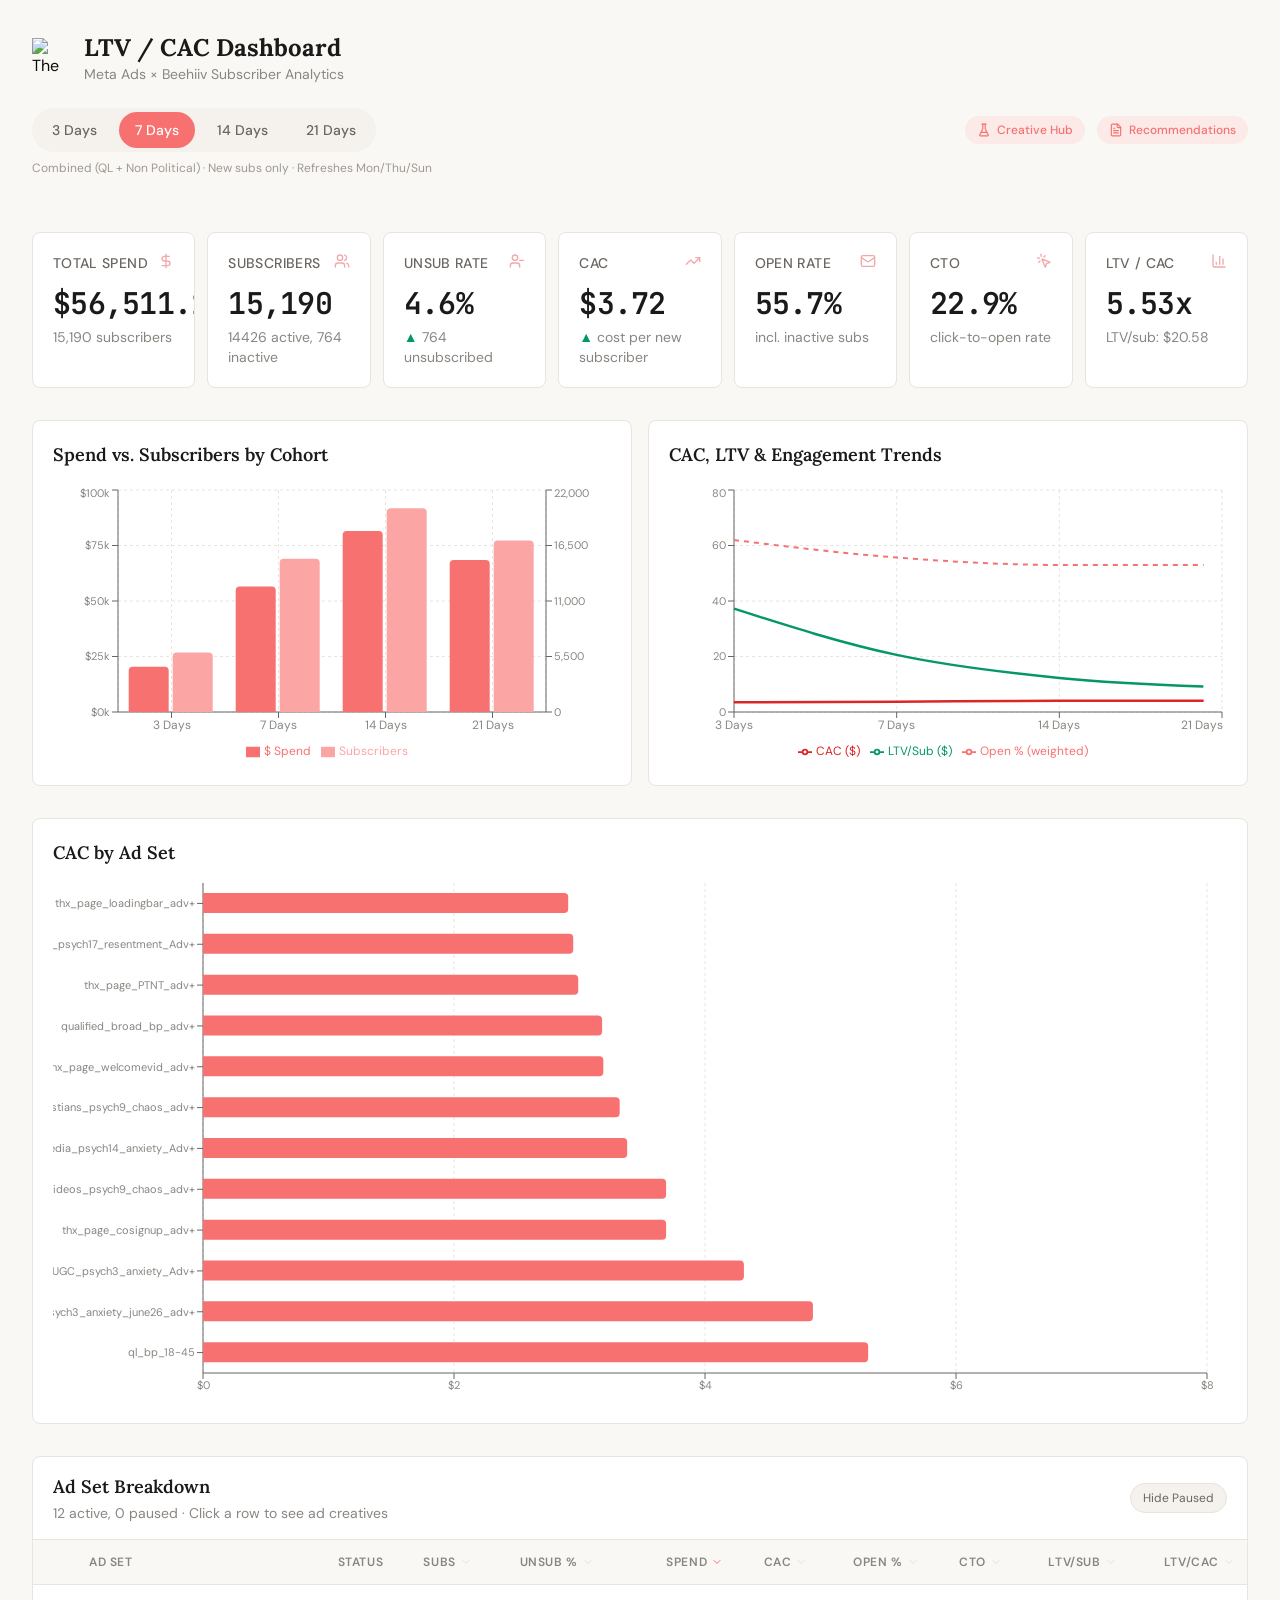
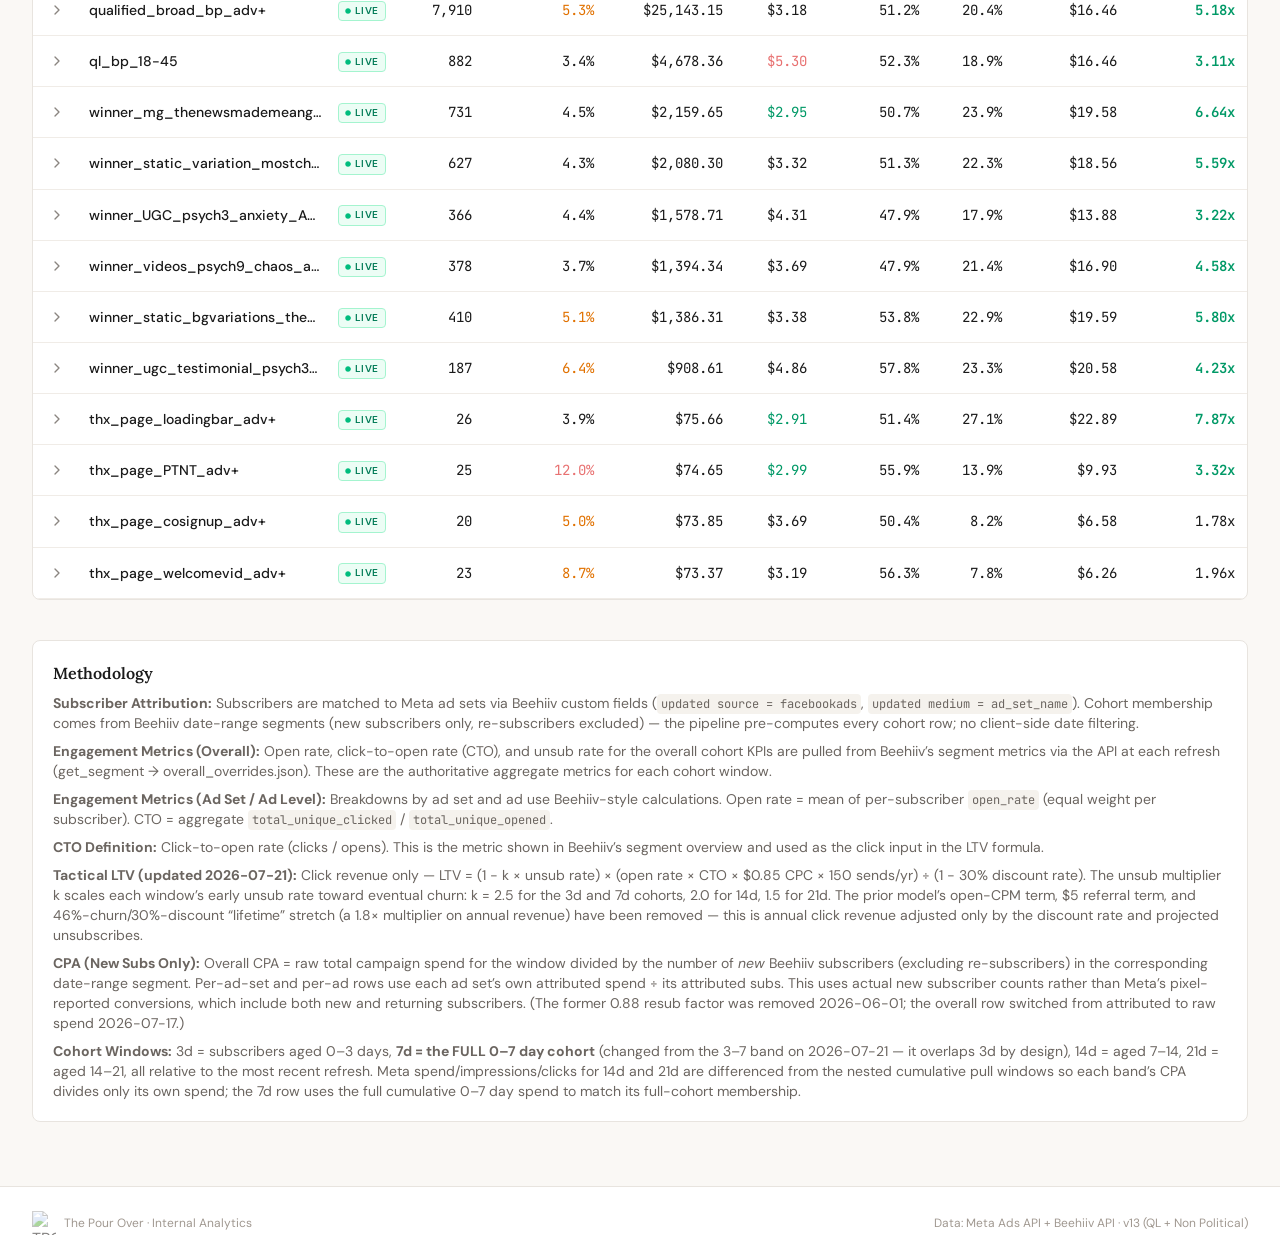
==== action-center/index.html @ a5006cfb "Action Center: password unlock for the Meta connection Co-Authored-By: Claude Fable 5 <noreply@anthr" ====
<!doctype html>
<html lang="en">

  <head>
    <meta charset="UTF-8" />
    <meta
      name="viewport"
      content="width=device-width, initial-scale=1.0, maximum-scale=1" />
    <title>The Pour Over — LTV/CAC Dashboard</title>
    <link rel="preconnect" href="https://fonts.googleapis.com" />
    <link rel="preconnect" href="https://fonts.gstatic.com" crossorigin />
    <link href="https://fonts.googleapis.com/css2?family=Lora:ital,wght@0,400;0,500;0,600;0,700;1,400&family=DM+Sans:ital,opsz,wght@0,9..40,300;0,9..40,400;0,9..40,500;0,9..40,600;0,9..40,700;1,9..40,400&family=JetBrains+Mono:wght@400;500;600&display=swap" rel="stylesheet" />
    <script type="module" crossorigin src="./assets/index-Be0yCpRu.js"></script>
    <link rel="stylesheet" crossorigin href="./assets/index-XfOWila-.css">
  </head>

  <body>
    <script id="manus-runtime">window.__MANUS_HOST_DEV__ = false;
(function(){"use strict";var Mr={exports:{}},Kn={};/**
 * @license React
 * react-jsx-runtime.production.js
 *
 * Copyright (c) Meta Platforms, Inc. and affiliates.
 *
 * This source code is licensed under the MIT license found in the
 * LICENSE file in the root directory of this source tree.
 */var $c;function um(){if($c)return Kn;$c=1;var r=Symbol.for("react.transitional.element"),i=Symbol.for("react.fragment");function c(s,d,m){var x=null;if(m!==void 0&&(x=""+m),d.key!==void 0&&(x=""+d.key),"key"in d){m={};for(var R in d)R!=="key"&&(m[R]=d[R])}else m=d;return d=m.ref,{$$typeof:r,type:s,key:x,ref:d!==void 0?d:null,props:m}}return Kn.Fragment=i,Kn.jsx=c,Kn.jsxs=c,Kn}var Fc;function dm(){return Fc||(Fc=1,Mr.exports=um()),Mr.exports}var h=dm(),Ar={exports:{}},Pn={},Rr={exports:{}},Nr={};/**
 * @license React
 * scheduler.production.js
 *
 * Copyright (c) Meta Platforms, Inc. and affiliates.
 *
 * This source code is licensed under the MIT license found in the
 * LICENSE file in the root directory of this source tree.
 */var Ic;function fm(){return Ic||(Ic=1,function(r){function i(A,q){var B=A.length;A.push(q);t:for(;0<B;){var bt=B-1>>>1,p=A[bt];if(0<d(p,q))A[bt]=q,A[B]=p,B=bt;else break t}}function c(A){return A.length===0?null:A[0]}function s(A){if(A.length===0)return null;var q=A[0],B=A.pop();if(B!==q){A[0]=B;t:for(var bt=0,p=A.length,O=p>>>1;bt<O;){var X=2*(bt+1)-1,G=A[X],Z=X+1,st=A[Z];if(0>d(G,B))Z<p&&0>d(st,G)?(A[bt]=st,A[Z]=B,bt=Z):(A[bt]=G,A[X]=B,bt=X);else if(Z<p&&0>d(st,B))A[bt]=st,A[Z]=B,bt=Z;else break t}}return q}function d(A,q){var B=A.sortIndex-q.sortIndex;return B!==0?B:A.id-q.id}if(r.unstable_now=void 0,typeof performance=="object"&&typeof performance.now=="function"){var m=performance;r.unstable_now=function(){return m.now()}}else{var x=Date,R=x.now();r.unstable_now=function(){return x.now()-R}}var C=[],v=[],D=1,j=null,J=3,at=!1,$=!1,nt=!1,ct=!1,ht=typeof setTimeout=="function"?setTimeout:null,St=typeof clearTimeout=="function"?clearTimeout:null,_=typeof setImmediate<"u"?setImmediate:null;function Y(A){for(var q=c(v);q!==null;){if(q.callback===null)s(v);else if(q.startTime<=A)s(v),q.sortIndex=q.expirationTime,i(C,q);else break;q=c(v)}}function H(A){if(nt=!1,Y(A),!$)if(c(C)!==null)$=!0,it||(it=!0,Bt());else{var q=c(v);q!==null&&Mt(H,q.startTime-A)}}var it=!1,rt=-1,V=5,xt=-1;function Be(){return ct?!0:!(r.unstable_now()-xt<V)}function te(){if(ct=!1,it){var A=r.unstable_now();xt=A;var q=!0;try{t:{$=!1,nt&&(nt=!1,St(rt),rt=-1),at=!0;var B=J;try{e:{for(Y(A),j=c(C);j!==null&&!(j.expirationTime>A&&Be());){var bt=j.callback;if(typeof bt=="function"){j.callback=null,J=j.priorityLevel;var p=bt(j.expirationTime<=A);if(A=r.unstable_now(),typeof p=="function"){j.callback=p,Y(A),q=!0;break e}j===c(C)&&s(C),Y(A)}else s(C);j=c(C)}if(j!==null)q=!0;else{var O=c(v);O!==null&&Mt(H,O.startTime-A),q=!1}}break t}finally{j=null,J=B,at=!1}q=void 0}}finally{q?Bt():it=!1}}}var Bt;if(typeof _=="function")Bt=function(){_(te)};else if(typeof MessageChannel<"u"){var me=new MessageChannel,Se=me.port2;me.port1.onmessage=te,Bt=function(){Se.postMessage(null)}}else Bt=function(){ht(te,0)};function Mt(A,q){rt=ht(function(){A(r.unstable_now())},q)}r.unstable_IdlePriority=5,r.unstable_ImmediatePriority=1,r.unstable_LowPriority=4,r.unstable_NormalPriority=3,r.unstable_Profiling=null,r.unstable_UserBlockingPriority=2,r.unstable_cancelCallback=function(A){A.callback=null},r.unstable_forceFrameRate=function(A){0>A||125<A?console.error("forceFrameRate takes a positive int between 0 and 125, forcing frame rates higher than 125 fps is not supported"):V=0<A?Math.floor(1e3/A):5},r.unstable_getCurrentPriorityLevel=function(){return J},r.unstable_next=function(A){switch(J){case 1:case 2:case 3:var q=3;break;default:q=J}var B=J;J=q;try{return A()}finally{J=B}},r.unstable_requestPaint=function(){ct=!0},r.unstable_runWithPriority=function(A,q){switch(A){case 1:case 2:case 3:case 4:case 5:break;default:A=3}var B=J;J=A;try{return q()}finally{J=B}},r.unstable_scheduleCallback=function(A,q,B){var bt=r.unstable_now();switch(typeof B=="object"&&B!==null?(B=B.delay,B=typeof B=="number"&&0<B?bt+B:bt):B=bt,A){case 1:var p=-1;break;case 2:p=250;break;case 5:p=1073741823;break;case 4:p=1e4;break;default:p=5e3}return p=B+p,A={id:D++,callback:q,priorityLevel:A,startTime:B,expirationTime:p,sortIndex:-1},B>bt?(A.sortIndex=B,i(v,A),c(C)===null&&A===c(v)&&(nt?(St(rt),rt=-1):nt=!0,Mt(H,B-bt))):(A.sortIndex=p,i(C,A),$||at||($=!0,it||(it=!0,Bt()))),A},r.unstable_shouldYield=Be,r.unstable_wrapCallback=function(A){var q=J;return function(){var B=J;J=q;try{return A.apply(this,arguments)}finally{J=B}}}}(Nr)),Nr}var tu;function hm(){return tu||(tu=1,Rr.exports=fm()),Rr.exports}var zr={exports:{}},ut={};/**
 * @license React
 * react.production.js
 *
 * Copyright (c) Meta Platforms, Inc. and affiliates.
 *
 * This source code is licensed under the MIT license found in the
 * LICENSE file in the root directory of this source tree.
 */var eu;function mm(){if(eu)return ut;eu=1;var r=Symbol.for("react.transitional.element"),i=Symbol.for("react.portal"),c=Symbol.for("react.fragment"),s=Symbol.for("react.strict_mode"),d=Symbol.for("react.profiler"),m=Symbol.for("react.consumer"),x=Symbol.for("react.context"),R=Symbol.for("react.forward_ref"),C=Symbol.for("react.suspense"),v=Symbol.for("react.memo"),D=Symbol.for("react.lazy"),j=Symbol.iterator;function J(p){return p===null||typeof p!="object"?null:(p=j&&p[j]||p["@@iterator"],typeof p=="function"?p:null)}var at={isMounted:function(){return!1},enqueueForceUpdate:function(){},enqueueReplaceState:function(){},enqueueSetState:function(){}},$=Object.assign,nt={};function ct(p,O,X){this.props=p,this.context=O,this.refs=nt,this.updater=X||at}ct.prototype.isReactComponent={},ct.prototype.setState=function(p,O){if(typeof p!="object"&&typeof p!="function"&&p!=null)throw Error("takes an object of state variables to update or a function which returns an object of state variables.");this.updater.enqueueSetState(this,p,O,"setState")},ct.prototype.forceUpdate=function(p){this.updater.enqueueForceUpdate(this,p,"forceUpdate")};function ht(){}ht.prototype=ct.prototype;function St(p,O,X){this.props=p,this.context=O,this.refs=nt,this.updater=X||at}var _=St.prototype=new ht;_.constructor=St,$(_,ct.prototype),_.isPureReactComponent=!0;var Y=Array.isArray,H={H:null,A:null,T:null,S:null,V:null},it=Object.prototype.hasOwnProperty;function rt(p,O,X,G,Z,st){return X=st.ref,{$$typeof:r,type:p,key:O,ref:X!==void 0?X:null,props:st}}function V(p,O){return rt(p.type,O,void 0,void 0,void 0,p.props)}function xt(p){return typeof p=="object"&&p!==null&&p.$$typeof===r}function Be(p){var O={"=":"=0",":":"=2"};return"$"+p.replace(/[=:]/g,function(X){return O[X]})}var te=/\/+/g;function Bt(p,O){return typeof p=="object"&&p!==null&&p.key!=null?Be(""+p.key):O.toString(36)}function me(){}function Se(p){switch(p.status){case"fulfilled":return p.value;case"rejected":throw p.reason;default:switch(typeof p.status=="string"?p.then(me,me):(p.status="pending",p.then(function(O){p.status==="pending"&&(p.status="fulfilled",p.value=O)},function(O){p.status==="pending"&&(p.status="rejected",p.reason=O)})),p.status){case"fulfilled":return p.value;case"rejected":throw p.reason}}throw p}function Mt(p,O,X,G,Z){var st=typeof p;(st==="undefined"||st==="boolean")&&(p=null);var I=!1;if(p===null)I=!0;else switch(st){case"bigint":case"string":case"number":I=!0;break;case"object":switch(p.$$typeof){case r:case i:I=!0;break;case D:return I=p._init,Mt(I(p._payload),O,X,G,Z)}}if(I)return Z=Z(p),I=G===""?"."+Bt(p,0):G,Y(Z)?(X="",I!=null&&(X=I.replace(te,"$&/")+"/"),Mt(Z,O,X,"",function(Jt){return Jt})):Z!=null&&(xt(Z)&&(Z=V(Z,X+(Z.key==null||p&&p.key===Z.key?"":(""+Z.key).replace(te,"$&/")+"/")+I)),O.push(Z)),1;I=0;var gt=G===""?".":G+":";if(Y(p))for(var Tt=0;Tt<p.length;Tt++)G=p[Tt],st=gt+Bt(G,Tt),I+=Mt(G,O,X,st,Z);else if(Tt=J(p),typeof Tt=="function")for(p=Tt.call(p),Tt=0;!(G=p.next()).done;)G=G.value,st=gt+Bt(G,Tt++),I+=Mt(G,O,X,st,Z);else if(st==="object"){if(typeof p.then=="function")return Mt(Se(p),O,X,G,Z);throw O=String(p),Error("Objects are not valid as a React child (found: "+(O==="[object Object]"?"object with keys {"+Object.keys(p).join(", ")+"}":O)+"). If you meant to render a collection of children, use an array instead.")}return I}function A(p,O,X){if(p==null)return p;var G=[],Z=0;return Mt(p,G,"","",function(st){return O.call(X,st,Z++)}),G}function q(p){if(p._status===-1){var O=p._result;O=O(),O.then(function(X){(p._status===0||p._status===-1)&&(p._status=1,p._result=X)},function(X){(p._status===0||p._status===-1)&&(p._status=2,p._result=X)}),p._status===-1&&(p._status=0,p._result=O)}if(p._status===1)return p._result.default;throw p._result}var B=typeof reportError=="function"?reportError:function(p){if(typeof window=="object"&&typeof window.ErrorEvent=="function"){var O=new window.ErrorEvent("error",{bubbles:!0,cancelable:!0,message:typeof p=="object"&&p!==null&&typeof p.message=="string"?String(p.message):String(p),error:p});if(!window.dispatchEvent(O))return}else if(typeof process=="object"&&typeof process.emit=="function"){process.emit("uncaughtException",p);return}console.error(p)};function bt(){}return ut.Children={map:A,forEach:function(p,O,X){A(p,function(){O.apply(this,arguments)},X)},count:function(p){var O=0;return A(p,function(){O++}),O},toArray:function(p){return A(p,function(O){return O})||[]},only:function(p){if(!xt(p))throw Error("React.Children.only expected to receive a single React element child.");return p}},ut.Component=ct,ut.Fragment=c,ut.Profiler=d,ut.PureComponent=St,ut.StrictMode=s,ut.Suspense=C,ut.__CLIENT_INTERNALS_DO_NOT_USE_OR_WARN_USERS_THEY_CANNOT_UPGRADE=H,ut.__COMPILER_RUNTIME={__proto__:null,c:function(p){return H.H.useMemoCache(p)}},ut.cache=function(p){return function(){return p.apply(null,arguments)}},ut.cloneElement=function(p,O,X){if(p==null)throw Error("The argument must be a React element, but you passed "+p+".");var G=$({},p.props),Z=p.key,st=void 0;if(O!=null)for(I in O.ref!==void 0&&(st=void 0),O.key!==void 0&&(Z=""+O.key),O)!it.call(O,I)||I==="key"||I==="__self"||I==="__source"||I==="ref"&&O.ref===void 0||(G[I]=O[I]);var I=arguments.length-2;if(I===1)G.children=X;else if(1<I){for(var gt=Array(I),Tt=0;Tt<I;Tt++)gt[Tt]=arguments[Tt+2];G.children=gt}return rt(p.type,Z,void 0,void 0,st,G)},ut.createContext=function(p){return p={$$typeof:x,_currentValue:p,_currentValue2:p,_threadCount:0,Provider:null,Consumer:null},p.Provider=p,p.Consumer={$$typeof:m,_context:p},p},ut.createElement=function(p,O,X){var G,Z={},st=null;if(O!=null)for(G in O.key!==void 0&&(st=""+O.key),O)it.call(O,G)&&G!=="key"&&G!=="__self"&&G!=="__source"&&(Z[G]=O[G]);var I=arguments.length-2;if(I===1)Z.children=X;else if(1<I){for(var gt=Array(I),Tt=0;Tt<I;Tt++)gt[Tt]=arguments[Tt+2];Z.children=gt}if(p&&p.defaultProps)for(G in I=p.defaultProps,I)Z[G]===void 0&&(Z[G]=I[G]);return rt(p,st,void 0,void 0,null,Z)},ut.createRef=function(){return{current:null}},ut.forwardRef=function(p){return{$$typeof:R,render:p}},ut.isValidElement=xt,ut.lazy=function(p){return{$$typeof:D,_payload:{_status:-1,_result:p},_init:q}},ut.memo=function(p,O){return{$$typeof:v,type:p,compare:O===void 0?null:O}},ut.startTransition=function(p){var O=H.T,X={};H.T=X;try{var G=p(),Z=H.S;Z!==null&&Z(X,G),typeof G=="object"&&G!==null&&typeof G.then=="function"&&G.then(bt,B)}catch(st){B(st)}finally{H.T=O}},ut.unstable_useCacheRefresh=function(){return H.H.useCacheRefresh()},ut.use=function(p){return H.H.use(p)},ut.useActionState=function(p,O,X){return H.H.useActionState(p,O,X)},ut.useCallback=function(p,O){return H.H.useCallback(p,O)},ut.useContext=function(p){return H.H.useContext(p)},ut.useDebugValue=function(){},ut.useDeferredValue=function(p,O){return H.H.useDeferredValue(p,O)},ut.useEffect=function(p,O,X){var G=H.H;if(typeof X=="function")throw Error("useEffect CRUD overload is not enabled in this build of React.");return G.useEffect(p,O)},ut.useId=function(){return H.H.useId()},ut.useImperativeHandle=function(p,O,X){return H.H.useImperativeHandle(p,O,X)},ut.useInsertionEffect=function(p,O){return H.H.useInsertionEffect(p,O)},ut.useLayoutEffect=function(p,O){return H.H.useLayoutEffect(p,O)},ut.useMemo=function(p,O){return H.H.useMemo(p,O)},ut.useOptimistic=function(p,O){return H.H.useOptimistic(p,O)},ut.useReducer=function(p,O,X){return H.H.useReducer(p,O,X)},ut.useRef=function(p){return H.H.useRef(p)},ut.useState=function(p){return H.H.useState(p)},ut.useSyncExternalStore=function(p,O,X){return H.H.useSyncExternalStore(p,O,X)},ut.useTransition=function(){return H.H.useTransition()},ut.version="19.1.1",ut}var lu;function _r(){return lu||(lu=1,zr.exports=mm()),zr.exports}var kr={exports:{}},he={};/**
 * @license React
 * react-dom.production.js
 *
 * Copyright (c) Meta Platforms, Inc. and affiliates.
 *
 * This source code is licensed under the MIT license found in the
 * LICENSE file in the root directory of this source tree.
 */var au;function gm(){if(au)return he;au=1;var r=_r();function i(C){var v="https://react.dev/errors/"+C;if(1<arguments.length){v+="?args[]="+encodeURIComponent(arguments[1]);for(var D=2;D<arguments.length;D++)v+="&args[]="+encodeURIComponent(arguments[D])}return"Minified React error #"+C+"; visit "+v+" for the full message or use the non-minified dev environment for full errors and additional helpful warnings."}function c(){}var s={d:{f:c,r:function(){throw Error(i(522))},D:c,C:c,L:c,m:c,X:c,S:c,M:c},p:0,findDOMNode:null},d=Symbol.for("react.portal");function m(C,v,D){var j=3<arguments.length&&arguments[3]!==void 0?arguments[3]:null;return{$$typeof:d,key:j==null?null:""+j,children:C,containerInfo:v,implementation:D}}var x=r.__CLIENT_INTERNALS_DO_NOT_USE_OR_WARN_USERS_THEY_CANNOT_UPGRADE;function R(C,v){if(C==="font")return"";if(typeof v=="string")return v==="use-credentials"?v:""}return he.__DOM_INTERNALS_DO_NOT_USE_OR_WARN_USERS_THEY_CANNOT_UPGRADE=s,he.createPortal=function(C,v){var D=2<arguments.length&&arguments[2]!==void 0?arguments[2]:null;if(!v||v.nodeType!==1&&v.nodeType!==9&&v.nodeType!==11)throw Error(i(299));return m(C,v,null,D)},he.flushSync=function(C){var v=x.T,D=s.p;try{if(x.T=null,s.p=2,C)return C()}finally{x.T=v,s.p=D,s.d.f()}},he.preconnect=function(C,v){typeof C=="string"&&(v?(v=v.crossOrigin,v=typeof v=="string"?v==="use-credentials"?v:"":void 0):v=null,s.d.C(C,v))},he.prefetchDNS=function(C){typeof C=="string"&&s.d.D(C)},he.preinit=function(C,v){if(typeof C=="string"&&v&&typeof v.as=="string"){var D=v.as,j=R(D,v.crossOrigin),J=typeof v.integrity=="string"?v.integrity:void 0,at=typeof v.fetchPriority=="string"?v.fetchPriority:void 0;D==="style"?s.d.S(C,typeof v.precedence=="string"?v.precedence:void 0,{crossOrigin:j,integrity:J,fetchPriority:at}):D==="script"&&s.d.X(C,{crossOrigin:j,integrity:J,fetchPriority:at,nonce:typeof v.nonce=="string"?v.nonce:void 0})}},he.preinitModule=function(C,v){if(typeof C=="string")if(typeof v=="object"&&v!==null){if(v.as==null||v.as==="script"){var D=R(v.as,v.crossOrigin);s.d.M(C,{crossOrigin:D,integrity:typeof v.integrity=="string"?v.integrity:void 0,nonce:typeof v.nonce=="string"?v.nonce:void 0})}}else v==null&&s.d.M(C)},he.preload=function(C,v){if(typeof C=="string"&&typeof v=="object"&&v!==null&&typeof v.as=="string"){var D=v.as,j=R(D,v.crossOrigin);s.d.L(C,D,{crossOrigin:j,integrity:typeof v.integrity=="string"?v.integrity:void 0,nonce:typeof v.nonce=="string"?v.nonce:void 0,type:typeof v.type=="string"?v.type:void 0,fetchPriority:typeof v.fetchPriority=="string"?v.fetchPriority:void 0,referrerPolicy:typeof v.referrerPolicy=="string"?v.referrerPolicy:void 0,imageSrcSet:typeof v.imageSrcSet=="string"?v.imageSrcSet:void 0,imageSizes:typeof v.imageSizes=="string"?v.imageSizes:void 0,media:typeof v.media=="string"?v.media:void 0})}},he.preloadModule=function(C,v){if(typeof C=="string")if(v){var D=R(v.as,v.crossOrigin);s.d.m(C,{as:typeof v.as=="string"&&v.as!=="script"?v.as:void 0,crossOrigin:D,integrity:typeof v.integrity=="string"?v.integrity:void 0})}else s.d.m(C)},he.requestFormReset=function(C){s.d.r(C)},he.unstable_batchedUpdates=function(C,v){return C(v)},he.useFormState=function(C,v,D){return x.H.useFormState(C,v,D)},he.useFormStatus=function(){return x.H.useHostTransitionStatus()},he.version="19.1.1",he}var nu;function pm(){if(nu)return kr.exports;nu=1;function r(){if(!(typeof __REACT_DEVTOOLS_GLOBAL_HOOK__>"u"||typeof __REACT_DEVTOOLS_GLOBAL_HOOK__.checkDCE!="function"))try{__REACT_DEVTOOLS_GLOBAL_HOOK__.checkDCE(r)}catch(i){console.error(i)}}return r(),kr.exports=gm(),kr.exports}/**
 * @license React
 * react-dom-client.production.js
 *
 * Copyright (c) Meta Platforms, Inc. and affiliates.
 *
 * This source code is licensed under the MIT license found in the
 * LICENSE file in the root directory of this source tree.
 */var ou;function ym(){if(ou)return Pn;ou=1;var r=hm(),i=_r(),c=pm();function s(t){var e="https://react.dev/errors/"+t;if(1<arguments.length){e+="?args[]="+encodeURIComponent(arguments[1]);for(var l=2;l<arguments.length;l++)e+="&args[]="+encodeURIComponent(arguments[l])}return"Minified React error #"+t+"; visit "+e+" for the full message or use the non-minified dev environment for full errors and additional helpful warnings."}function d(t){return!(!t||t.nodeType!==1&&t.nodeType!==9&&t.nodeType!==11)}function m(t){var e=t,l=t;if(t.alternate)for(;e.return;)e=e.return;else{t=e;do e=t,(e.flags&4098)!==0&&(l=e.return),t=e.return;while(t)}return e.tag===3?l:null}function x(t){if(t.tag===13){var e=t.memoizedState;if(e===null&&(t=t.alternate,t!==null&&(e=t.memoizedState)),e!==null)return e.dehydrated}return null}function R(t){if(m(t)!==t)throw Error(s(188))}function C(t){var e=t.alternate;if(!e){if(e=m(t),e===null)throw Error(s(188));return e!==t?null:t}for(var l=t,a=e;;){var n=l.return;if(n===null)break;var o=n.alternate;if(o===null){if(a=n.return,a!==null){l=a;continue}break}if(n.child===o.child){for(o=n.child;o;){if(o===l)return R(n),t;if(o===a)return R(n),e;o=o.sibling}throw Error(s(188))}if(l.return!==a.return)l=n,a=o;else{for(var u=!1,f=n.child;f;){if(f===l){u=!0,l=n,a=o;break}if(f===a){u=!0,a=n,l=o;break}f=f.sibling}if(!u){for(f=o.child;f;){if(f===l){u=!0,l=o,a=n;break}if(f===a){u=!0,a=o,l=n;break}f=f.sibling}if(!u)throw Error(s(189))}}if(l.alternate!==a)throw Error(s(190))}if(l.tag!==3)throw Error(s(188));return l.stateNode.current===l?t:e}function v(t){var e=t.tag;if(e===5||e===26||e===27||e===6)return t;for(t=t.child;t!==null;){if(e=v(t),e!==null)return e;t=t.sibling}return null}var D=Object.assign,j=Symbol.for("react.element"),J=Symbol.for("react.transitional.element"),at=Symbol.for("react.portal"),$=Symbol.for("react.fragment"),nt=Symbol.for("react.strict_mode"),ct=Symbol.for("react.profiler"),ht=Symbol.for("react.provider"),St=Symbol.for("react.consumer"),_=Symbol.for("react.context"),Y=Symbol.for("react.forward_ref"),H=Symbol.for("react.suspense"),it=Symbol.for("react.suspense_list"),rt=Symbol.for("react.memo"),V=Symbol.for("react.lazy"),xt=Symbol.for("react.activity"),Be=Symbol.for("react.memo_cache_sentinel"),te=Symbol.iterator;function Bt(t){return t===null||typeof t!="object"?null:(t=te&&t[te]||t["@@iterator"],typeof t=="function"?t:null)}var me=Symbol.for("react.client.reference");function Se(t){if(t==null)return null;if(typeof t=="function")return t.$$typeof===me?null:t.displayName||t.name||null;if(typeof t=="string")return t;switch(t){case $:return"Fragment";case ct:return"Profiler";case nt:return"StrictMode";case H:return"Suspense";case it:return"SuspenseList";case xt:return"Activity"}if(typeof t=="object")switch(t.$$typeof){case at:return"Portal";case _:return(t.displayName||"Context")+".Provider";case St:return(t._context.displayName||"Context")+".Consumer";case Y:var e=t.render;return t=t.displayName,t||(t=e.displayName||e.name||"",t=t!==""?"ForwardRef("+t+")":"ForwardRef"),t;case rt:return e=t.displayName||null,e!==null?e:Se(t.type)||"Memo";case V:e=t._payload,t=t._init;try{return Se(t(e))}catch{}}return null}var Mt=Array.isArray,A=i.__CLIENT_INTERNALS_DO_NOT_USE_OR_WARN_USERS_THEY_CANNOT_UPGRADE,q=c.__DOM_INTERNALS_DO_NOT_USE_OR_WARN_USERS_THEY_CANNOT_UPGRADE,B={pending:!1,data:null,method:null,action:null},bt=[],p=-1;function O(t){return{current:t}}function X(t){0>p||(t.current=bt[p],bt[p]=null,p--)}function G(t,e){p++,bt[p]=t.current,t.current=e}var Z=O(null),st=O(null),I=O(null),gt=O(null);function Tt(t,e){switch(G(I,e),G(st,t),G(Z,null),e.nodeType){case 9:case 11:t=(t=e.documentElement)&&(t=t.namespaceURI)?Hh(t):0;break;default:if(t=e.tagName,e=e.namespaceURI)e=Hh(e),t=Uh(e,t);else switch(t){case"svg":t=1;break;case"math":t=2;break;default:t=0}}X(Z),G(Z,t)}function Jt(){X(Z),X(st),X(I)}function Ke(t){t.memoizedState!==null&&G(gt,t);var e=Z.current,l=Uh(e,t.type);e!==l&&(G(st,t),G(Z,l))}function Ce(t){st.current===t&&(X(Z),X(st)),gt.current===t&&(X(gt),Wo._currentValue=B)}var Pe=Object.prototype.hasOwnProperty,yl=r.unstable_scheduleCallback,sn=r.unstable_cancelCallback,Ca=r.unstable_shouldYield,ri=r.unstable_requestPaint,ge=r.unstable_now,si=r.unstable_getCurrentPriorityLevel,Ul=r.unstable_ImmediatePriority,Fn=r.unstable_UserBlockingPriority,nl=r.unstable_NormalPriority,ci=r.unstable_LowPriority,Gl=r.unstable_IdlePriority,ui=r.log,Ea=r.unstable_setDisableYieldValue,ql=null,Wt=null;function Je(t){if(typeof ui=="function"&&Ea(t),Wt&&typeof Wt.setStrictMode=="function")try{Wt.setStrictMode(ql,t)}catch{}}var $t=Math.clz32?Math.clz32:fi,di=Math.log,Ta=Math.LN2;function fi(t){return t>>>=0,t===0?32:31-(di(t)/Ta|0)|0}var L=256,cn=4194304;function vl(t){var e=t&42;if(e!==0)return e;switch(t&-t){case 1:return 1;case 2:return 2;case 4:return 4;case 8:return 8;case 16:return 16;case 32:return 32;case 64:return 64;case 128:return 128;case 256:case 512:case 1024:case 2048:case 4096:case 8192:case 16384:case 32768:case 65536:case 131072:case 262144:case 524288:case 1048576:case 2097152:return t&4194048;case 4194304:case 8388608:case 16777216:case 33554432:return t&62914560;case 67108864:return 67108864;case 134217728:return 134217728;case 268435456:return 268435456;case 536870912:return 536870912;case 1073741824:return 0;default:return t}}function un(t,e,l){var a=t.pendingLanes;if(a===0)return 0;var n=0,o=t.suspendedLanes,u=t.pingedLanes;t=t.warmLanes;var f=a&134217727;return f!==0?(a=f&~o,a!==0?n=vl(a):(u&=f,u!==0?n=vl(u):l||(l=f&~t,l!==0&&(n=vl(l))))):(f=a&~o,f!==0?n=vl(f):u!==0?n=vl(u):l||(l=a&~t,l!==0&&(n=vl(l)))),n===0?0:e!==0&&e!==n&&(e&o)===0&&(o=n&-n,l=e&-e,o>=l||o===32&&(l&4194048)!==0)?e:n}function Dt(t,e){return(t.pendingLanes&~(t.suspendedLanes&~t.pingedLanes)&e)===0}function In(t,e){switch(t){case 1:case 2:case 4:case 8:case 64:return e+250;case 16:case 32:case 128:case 256:case 512:case 1024:case 2048:case 4096:case 8192:case 16384:case 32768:case 65536:case 131072:case 262144:case 524288:case 1048576:case 2097152:return e+5e3;case 4194304:case 8388608:case 16777216:case 33554432:return-1;case 67108864:case 134217728:case 268435456:case 536870912:case 1073741824:return-1;default:return-1}}function to(){var t=L;return L<<=1,(L&4194048)===0&&(L=256),t}function hi(){var t=cn;return cn<<=1,(cn&62914560)===0&&(cn=4194304),t}function eo(t){for(var e=[],l=0;31>l;l++)e.push(t);return e}function Da(t,e){t.pendingLanes|=e,e!==268435456&&(t.suspendedLanes=0,t.pingedLanes=0,t.warmLanes=0)}function Ir(t,e,l,a,n,o){var u=t.pendingLanes;t.pendingLanes=l,t.suspendedLanes=0,t.pingedLanes=0,t.warmLanes=0,t.expiredLanes&=l,t.entangledLanes&=l,t.errorRecoveryDisabledLanes&=l,t.shellSuspendCounter=0;var f=t.entanglements,g=t.expirationTimes,S=t.hiddenUpdates;for(l=u&~l;0<l;){var N=31-$t(l),k=1<<N;f[N]=0,g[N]=-1;var E=S[N];if(E!==null)for(S[N]=null,N=0;N<E.length;N++){var T=E[N];T!==null&&(T.lane&=-536870913)}l&=~k}a!==0&&mi(t,a,0),o!==0&&n===0&&t.tag!==0&&(t.suspendedLanes|=o&~(u&~e))}function mi(t,e,l){t.pendingLanes|=e,t.suspendedLanes&=~e;var a=31-$t(e);t.entangledLanes|=e,t.entanglements[a]=t.entanglements[a]|1073741824|l&4194090}function gi(t,e){var l=t.entangledLanes|=e;for(t=t.entanglements;l;){var a=31-$t(l),n=1<<a;n&e|t[a]&e&&(t[a]|=e),l&=~n}}function lo(t){switch(t){case 2:t=1;break;case 8:t=4;break;case 32:t=16;break;case 256:case 512:case 1024:case 2048:case 4096:case 8192:case 16384:case 32768:case 65536:case 131072:case 262144:case 524288:case 1048576:case 2097152:case 4194304:case 8388608:case 16777216:case 33554432:t=128;break;case 268435456:t=134217728;break;default:t=0}return t}function ao(t){return t&=-t,2<t?8<t?(t&134217727)!==0?32:268435456:8:2}function pi(){var t=q.p;return t!==0?t:(t=window.event,t===void 0?32:nm(t.type))}function ts(t,e){var l=q.p;try{return q.p=t,e()}finally{q.p=l}}var ol=Math.random().toString(36).slice(2),ee="__reactFiber$"+ol,pe="__reactProps$"+ol,Yl="__reactContainer$"+ol,no="__reactEvents$"+ol,es="__reactListeners$"+ol,ls="__reactHandles$"+ol,yi="__reactResources$"+ol,Ma="__reactMarker$"+ol;function oo(t){delete t[ee],delete t[pe],delete t[no],delete t[es],delete t[ls]}function Vl(t){var e=t[ee];if(e)return e;for(var l=t.parentNode;l;){if(e=l[Yl]||l[ee]){if(l=e.alternate,e.child!==null||l!==null&&l.child!==null)for(t=Vh(t);t!==null;){if(l=t[ee])return l;t=Vh(t)}return e}t=l,l=t.parentNode}return null}function Xl(t){if(t=t[ee]||t[Yl]){var e=t.tag;if(e===5||e===6||e===13||e===26||e===27||e===3)return t}return null}function Aa(t){var e=t.tag;if(e===5||e===26||e===27||e===6)return t.stateNode;throw Error(s(33))}function Zl(t){var e=t[yi];return e||(e=t[yi]={hoistableStyles:new Map,hoistableScripts:new Map}),e}function Vt(t){t[Ma]=!0}var vi=new Set,bi={};function bl(t,e){We(t,e),We(t+"Capture",e)}function We(t,e){for(bi[t]=e,t=0;t<e.length;t++)vi.add(e[t])}var as=RegExp("^[:A-Z_a-z\\u00C0-\\u00D6\\u00D8-\\u00F6\\u00F8-\\u02FF\\u0370-\\u037D\\u037F-\\u1FFF\\u200C-\\u200D\\u2070-\\u218F\\u2C00-\\u2FEF\\u3001-\\uD7FF\\uF900-\\uFDCF\\uFDF0-\\uFFFD][:A-Z_a-z\\u00C0-\\u00D6\\u00D8-\\u00F6\\u00F8-\\u02FF\\u0370-\\u037D\\u037F-\\u1FFF\\u200C-\\u200D\\u2070-\\u218F\\u2C00-\\u2FEF\\u3001-\\uD7FF\\uF900-\\uFDCF\\uFDF0-\\uFFFD\\-.0-9\\u00B7\\u0300-\\u036F\\u203F-\\u2040]*$"),xi={},wi={};function Ra(t){return Pe.call(wi,t)?!0:Pe.call(xi,t)?!1:as.test(t)?wi[t]=!0:(xi[t]=!0,!1)}function M(t,e,l){if(Ra(e))if(l===null)t.removeAttribute(e);else{switch(typeof l){case"undefined":case"function":case"symbol":t.removeAttribute(e);return;case"boolean":var a=e.toLowerCase().slice(0,5);if(a!=="data-"&&a!=="aria-"){t.removeAttribute(e);return}}t.setAttribute(e,""+l)}}function tt(t,e,l){if(l===null)t.removeAttribute(e);else{switch(typeof l){case"undefined":case"function":case"symbol":case"boolean":t.removeAttribute(e);return}t.setAttribute(e,""+l)}}function Ot(t,e,l,a){if(a===null)t.removeAttribute(l);else{switch(typeof a){case"undefined":case"function":case"symbol":case"boolean":t.removeAttribute(l);return}t.setAttributeNS(e,l,""+a)}}var le,Ee;function ae(t){if(le===void 0)try{throw Error()}catch(l){var e=l.stack.trim().match(/\n( *(at )?)/);le=e&&e[1]||"",Ee=-1<l.stack.indexOf(`
    at`)?" (<anonymous>)":-1<l.stack.indexOf("@")?"@unknown:0:0":""}return`
`+le+t+Ee}var Le=!1;function He(t,e){if(!t||Le)return"";Le=!0;var l=Error.prepareStackTrace;Error.prepareStackTrace=void 0;try{var a={DetermineComponentFrameRoot:function(){try{if(e){var k=function(){throw Error()};if(Object.defineProperty(k.prototype,"props",{set:function(){throw Error()}}),typeof Reflect=="object"&&Reflect.construct){try{Reflect.construct(k,[])}catch(T){var E=T}Reflect.construct(t,[],k)}else{try{k.call()}catch(T){E=T}t.call(k.prototype)}}else{try{throw Error()}catch(T){E=T}(k=t())&&typeof k.catch=="function"&&k.catch(function(){})}}catch(T){if(T&&E&&typeof T.stack=="string")return[T.stack,E.stack]}return[null,null]}};a.DetermineComponentFrameRoot.displayName="DetermineComponentFrameRoot";var n=Object.getOwnPropertyDescriptor(a.DetermineComponentFrameRoot,"name");n&&n.configurable&&Object.defineProperty(a.DetermineComponentFrameRoot,"name",{value:"DetermineComponentFrameRoot"});var o=a.DetermineComponentFrameRoot(),u=o[0],f=o[1];if(u&&f){var g=u.split(`
`),S=f.split(`
`);for(n=a=0;a<g.length&&!g[a].includes("DetermineComponentFrameRoot");)a++;for(;n<S.length&&!S[n].includes("DetermineComponentFrameRoot");)n++;if(a===g.length||n===S.length)for(a=g.length-1,n=S.length-1;1<=a&&0<=n&&g[a]!==S[n];)n--;for(;1<=a&&0<=n;a--,n--)if(g[a]!==S[n]){if(a!==1||n!==1)do if(a--,n--,0>n||g[a]!==S[n]){var N=`
`+g[a].replace(" at new "," at ");return t.displayName&&N.includes("<anonymous>")&&(N=N.replace("<anonymous>",t.displayName)),N}while(1<=a&&0<=n);break}}}finally{Le=!1,Error.prepareStackTrace=l}return(l=t?t.displayName||t.name:"")?ae(l):""}function Ql(t){switch(t.tag){case 26:case 27:case 5:return ae(t.type);case 16:return ae("Lazy");case 13:return ae("Suspense");case 19:return ae("SuspenseList");case 0:case 15:return He(t.type,!1);case 11:return He(t.type.render,!1);case 1:return He(t.type,!0);case 31:return ae("Activity");default:return""}}function xl(t){try{var e="";do e+=Ql(t),t=t.return;while(t);return e}catch(l){return`
Error generating stack: `+l.message+`
`+l.stack}}function Xt(t){switch(typeof t){case"bigint":case"boolean":case"number":case"string":case"undefined":return t;case"object":return t;default:return""}}function il(t){var e=t.type;return(t=t.nodeName)&&t.toLowerCase()==="input"&&(e==="checkbox"||e==="radio")}function ve(t){var e=il(t)?"checked":"value",l=Object.getOwnPropertyDescriptor(t.constructor.prototype,e),a=""+t[e];if(!t.hasOwnProperty(e)&&typeof l<"u"&&typeof l.get=="function"&&typeof l.set=="function"){var n=l.get,o=l.set;return Object.defineProperty(t,e,{configurable:!0,get:function(){return n.call(this)},set:function(u){a=""+u,o.call(this,u)}}),Object.defineProperty(t,e,{enumerable:l.enumerable}),{getValue:function(){return a},setValue:function(u){a=""+u},stopTracking:function(){t._valueTracker=null,delete t[e]}}}}function re(t){t._valueTracker||(t._valueTracker=ve(t))}function rl(t){if(!t)return!1;var e=t._valueTracker;if(!e)return!0;var l=e.getValue(),a="";return t&&(a=il(t)?t.checked?"true":"false":t.value),t=a,t!==l?(e.setValue(t),!0):!1}function wl(t){if(t=t||(typeof document<"u"?document:void 0),typeof t>"u")return null;try{return t.activeElement||t.body}catch{return t.body}}var dn=/[\n"\\]/g;function se(t){return t.replace(dn,function(e){return"\\"+e.charCodeAt(0).toString(16)+" "})}function Kl(t,e,l,a,n,o,u,f){t.name="",u!=null&&typeof u!="function"&&typeof u!="symbol"&&typeof u!="boolean"?t.type=u:t.removeAttribute("type"),e!=null?u==="number"?(e===0&&t.value===""||t.value!=e)&&(t.value=""+Xt(e)):t.value!==""+Xt(e)&&(t.value=""+Xt(e)):u!=="submit"&&u!=="reset"||t.removeAttribute("value"),e!=null?Pl(t,u,Xt(e)):l!=null?Pl(t,u,Xt(l)):a!=null&&t.removeAttribute("value"),n==null&&o!=null&&(t.defaultChecked=!!o),n!=null&&(t.checked=n&&typeof n!="function"&&typeof n!="symbol"),f!=null&&typeof f!="function"&&typeof f!="symbol"&&typeof f!="boolean"?t.name=""+Xt(f):t.removeAttribute("name")}function Na(t,e,l,a,n,o,u,f){if(o!=null&&typeof o!="function"&&typeof o!="symbol"&&typeof o!="boolean"&&(t.type=o),e!=null||l!=null){if(!(o!=="submit"&&o!=="reset"||e!=null))return;l=l!=null?""+Xt(l):"",e=e!=null?""+Xt(e):l,f||e===t.value||(t.value=e),t.defaultValue=e}a=a??n,a=typeof a!="function"&&typeof a!="symbol"&&!!a,t.checked=f?t.checked:!!a,t.defaultChecked=!!a,u!=null&&typeof u!="function"&&typeof u!="symbol"&&typeof u!="boolean"&&(t.name=u)}function Pl(t,e,l){e==="number"&&wl(t.ownerDocument)===t||t.defaultValue===""+l||(t.defaultValue=""+l)}function $e(t,e,l,a){if(t=t.options,e){e={};for(var n=0;n<l.length;n++)e["$"+l[n]]=!0;for(l=0;l<t.length;l++)n=e.hasOwnProperty("$"+t[l].value),t[l].selected!==n&&(t[l].selected=n),n&&a&&(t[l].defaultSelected=!0)}else{for(l=""+Xt(l),e=null,n=0;n<t.length;n++){if(t[n].value===l){t[n].selected=!0,a&&(t[n].defaultSelected=!0);return}e!==null||t[n].disabled||(e=t[n])}e!==null&&(e.selected=!0)}}function za(t,e,l){if(e!=null&&(e=""+Xt(e),e!==t.value&&(t.value=e),l==null)){t.defaultValue!==e&&(t.defaultValue=e);return}t.defaultValue=l!=null?""+Xt(l):""}function _a(t,e,l,a){if(e==null){if(a!=null){if(l!=null)throw Error(s(92));if(Mt(a)){if(1<a.length)throw Error(s(93));a=a[0]}l=a}l==null&&(l=""),e=l}l=Xt(e),t.defaultValue=l,a=t.textContent,a===l&&a!==""&&a!==null&&(t.value=a)}function Fe(t,e){if(e){var l=t.firstChild;if(l&&l===t.lastChild&&l.nodeType===3){l.nodeValue=e;return}}t.textContent=e}var fn=new Set("animationIterationCount aspectRatio borderImageOutset borderImageSlice borderImageWidth boxFlex boxFlexGroup boxOrdinalGroup columnCount columns flex flexGrow flexPositive flexShrink flexNegative flexOrder gridArea gridRow gridRowEnd gridRowSpan gridRowStart gridColumn gridColumnEnd gridColumnSpan gridColumnStart fontWeight lineClamp lineHeight opacity order orphans scale tabSize widows zIndex zoom fillOpacity floodOpacity stopOpacity strokeDasharray strokeDashoffset strokeMiterlimit strokeOpacity strokeWidth MozAnimationIterationCount MozBoxFlex MozBoxFlexGroup MozLineClamp msAnimationIterationCount msFlex msZoom msFlexGrow msFlexNegative msFlexOrder msFlexPositive msFlexShrink msGridColumn msGridColumnSpan msGridRow msGridRowSpan WebkitAnimationIterationCount WebkitBoxFlex WebKitBoxFlexGroup WebkitBoxOrdinalGroup WebkitColumnCount WebkitColumns WebkitFlex WebkitFlexGrow WebkitFlexPositive WebkitFlexShrink WebkitLineClamp".split(" "));function ka(t,e,l){var a=e.indexOf("--")===0;l==null||typeof l=="boolean"||l===""?a?t.setProperty(e,""):e==="float"?t.cssFloat="":t[e]="":a?t.setProperty(e,l):typeof l!="number"||l===0||fn.has(e)?e==="float"?t.cssFloat=l:t[e]=(""+l).trim():t[e]=l+"px"}function Oa(t,e,l){if(e!=null&&typeof e!="object")throw Error(s(62));if(t=t.style,l!=null){for(var a in l)!l.hasOwnProperty(a)||e!=null&&e.hasOwnProperty(a)||(a.indexOf("--")===0?t.setProperty(a,""):a==="float"?t.cssFloat="":t[a]="");for(var n in e)a=e[n],e.hasOwnProperty(n)&&l[n]!==a&&ka(t,n,a)}else for(var o in e)e.hasOwnProperty(o)&&ka(t,o,e[o])}function ja(t){if(t.indexOf("-")===-1)return!1;switch(t){case"annotation-xml":case"color-profile":case"font-face":case"font-face-src":case"font-face-uri":case"font-face-format":case"font-face-name":case"missing-glyph":return!1;default:return!0}}var Si=new Map([["acceptCharset","accept-charset"],["htmlFor","for"],["httpEquiv","http-equiv"],["crossOrigin","crossorigin"],["accentHeight","accent-height"],["alignmentBaseline","alignment-baseline"],["arabicForm","arabic-form"],["baselineShift","baseline-shift"],["capHeight","cap-height"],["clipPath","clip-path"],["clipRule","clip-rule"],["colorInterpolation","color-interpolation"],["colorInterpolationFilters","color-interpolation-filters"],["colorProfile","color-profile"],["colorRendering","color-rendering"],["dominantBaseline","dominant-baseline"],["enableBackground","enable-background"],["fillOpacity","fill-opacity"],["fillRule","fill-rule"],["floodColor","flood-color"],["floodOpacity","flood-opacity"],["fontFamily","font-family"],["fontSize","font-size"],["fontSizeAdjust","font-size-adjust"],["fontStretch","font-stretch"],["fontStyle","font-style"],["fontVariant","font-variant"],["fontWeight","font-weight"],["glyphName","glyph-name"],["glyphOrientationHorizontal","glyph-orientation-horizontal"],["glyphOrientationVertical","glyph-orientation-vertical"],["horizAdvX","horiz-adv-x"],["horizOriginX","horiz-origin-x"],["imageRendering","image-rendering"],["letterSpacing","letter-spacing"],["lightingColor","lighting-color"],["markerEnd","marker-end"],["markerMid","marker-mid"],["markerStart","marker-start"],["overlinePosition","overline-position"],["overlineThickness","overline-thickness"],["paintOrder","paint-order"],["panose-1","panose-1"],["pointerEvents","pointer-events"],["renderingIntent","rendering-intent"],["shapeRendering","shape-rendering"],["stopColor","stop-color"],["stopOpacity","stop-opacity"],["strikethroughPosition","strikethrough-position"],["strikethroughThickness","strikethrough-thickness"],["strokeDasharray","stroke-dasharray"],["strokeDashoffset","stroke-dashoffset"],["strokeLinecap","stroke-linecap"],["strokeLinejoin","stroke-linejoin"],["strokeMiterlimit","stroke-miterlimit"],["strokeOpacity","stroke-opacity"],["strokeWidth","stroke-width"],["textAnchor","text-anchor"],["textDecoration","text-decoration"],["textRendering","text-rendering"],["transformOrigin","transform-origin"],["underlinePosition","underline-position"],["underlineThickness","underline-thickness"],["unicodeBidi","unicode-bidi"],["unicodeRange","unicode-range"],["unitsPerEm","units-per-em"],["vAlphabetic","v-alphabetic"],["vHanging","v-hanging"],["vIdeographic","v-ideographic"],["vMathematical","v-mathematical"],["vectorEffect","vector-effect"],["vertAdvY","vert-adv-y"],["vertOriginX","vert-origin-x"],["vertOriginY","vert-origin-y"],["wordSpacing","word-spacing"],["writingMode","writing-mode"],["xmlnsXlink","xmlns:xlink"],["xHeight","x-height"]]),Ci=/^[\u0000-\u001F ]*j[\r\n\t]*a[\r\n\t]*v[\r\n\t]*a[\r\n\t]*s[\r\n\t]*c[\r\n\t]*r[\r\n\t]*i[\r\n\t]*p[\r\n\t]*t[\r\n\t]*:/i;function Ba(t){return Ci.test(""+t)?"javascript:throw new Error('React has blocked a javascript: URL as a security precaution.')":t}var hn=null;function mn(t){return t=t.target||t.srcElement||window,t.correspondingUseElement&&(t=t.correspondingUseElement),t.nodeType===3?t.parentNode:t}var Sl=null,Cl=null;function io(t){var e=Xl(t);if(e&&(t=e.stateNode)){var l=t[pe]||null;t:switch(t=e.stateNode,e.type){case"input":if(Kl(t,l.value,l.defaultValue,l.defaultValue,l.checked,l.defaultChecked,l.type,l.name),e=l.name,l.type==="radio"&&e!=null){for(l=t;l.parentNode;)l=l.parentNode;for(l=l.querySelectorAll('input[name="'+se(""+e)+'"][type="radio"]'),e=0;e<l.length;e++){var a=l[e];if(a!==t&&a.form===t.form){var n=a[pe]||null;if(!n)throw Error(s(90));Kl(a,n.value,n.defaultValue,n.defaultValue,n.checked,n.defaultChecked,n.type,n.name)}}for(e=0;e<l.length;e++)a=l[e],a.form===t.form&&rl(a)}break t;case"textarea":za(t,l.value,l.defaultValue);break t;case"select":e=l.value,e!=null&&$e(t,!!l.multiple,e,!1)}}}var gn=!1;function ro(t,e,l){if(gn)return t(e,l);gn=!0;try{var a=t(e);return a}finally{if(gn=!1,(Sl!==null||Cl!==null)&&(ir(),Sl&&(e=Sl,t=Cl,Cl=Sl=null,io(e),t)))for(e=0;e<t.length;e++)io(t[e])}}function Jl(t,e){var l=t.stateNode;if(l===null)return null;var a=l[pe]||null;if(a===null)return null;l=a[e];t:switch(e){case"onClick":case"onClickCapture":case"onDoubleClick":case"onDoubleClickCapture":case"onMouseDown":case"onMouseDownCapture":case"onMouseMove":case"onMouseMoveCapture":case"onMouseUp":case"onMouseUpCapture":case"onMouseEnter":(a=!a.disabled)||(t=t.type,a=!(t==="button"||t==="input"||t==="select"||t==="textarea")),t=!a;break t;default:t=!1}if(t)return null;if(l&&typeof l!="function")throw Error(s(231,e,typeof l));return l}var Ue=!(typeof window>"u"||typeof window.document>"u"||typeof window.document.createElement>"u"),pn=!1;if(Ue)try{var Wl={};Object.defineProperty(Wl,"passive",{get:function(){pn=!0}}),window.addEventListener("test",Wl,Wl),window.removeEventListener("test",Wl,Wl)}catch{pn=!1}var Ie=null,yn=null,La=null;function so(){if(La)return La;var t,e=yn,l=e.length,a,n="value"in Ie?Ie.value:Ie.textContent,o=n.length;for(t=0;t<l&&e[t]===n[t];t++);var u=l-t;for(a=1;a<=u&&e[l-a]===n[o-a];a++);return La=n.slice(t,1<a?1-a:void 0)}function Ha(t){var e=t.keyCode;return"charCode"in t?(t=t.charCode,t===0&&e===13&&(t=13)):t=e,t===10&&(t=13),32<=t||t===13?t:0}function Ua(){return!0}function co(){return!1}function ce(t){function e(l,a,n,o,u){this._reactName=l,this._targetInst=n,this.type=a,this.nativeEvent=o,this.target=u,this.currentTarget=null;for(var f in t)t.hasOwnProperty(f)&&(l=t[f],this[f]=l?l(o):o[f]);return this.isDefaultPrevented=(o.defaultPrevented!=null?o.defaultPrevented:o.returnValue===!1)?Ua:co,this.isPropagationStopped=co,this}return D(e.prototype,{preventDefault:function(){this.defaultPrevented=!0;var l=this.nativeEvent;l&&(l.preventDefault?l.preventDefault():typeof l.returnValue!="unknown"&&(l.returnValue=!1),this.isDefaultPrevented=Ua)},stopPropagation:function(){var l=this.nativeEvent;l&&(l.stopPropagation?l.stopPropagation():typeof l.cancelBubble!="unknown"&&(l.cancelBubble=!0),this.isPropagationStopped=Ua)},persist:function(){},isPersistent:Ua}),e}var sl={eventPhase:0,bubbles:0,cancelable:0,timeStamp:function(t){return t.timeStamp||Date.now()},defaultPrevented:0,isTrusted:0},Ga=ce(sl),$l=D({},sl,{view:0,detail:0}),Ei=ce($l),Ti,uo,fo,Di=D({},$l,{screenX:0,screenY:0,clientX:0,clientY:0,pageX:0,pageY:0,ctrlKey:0,shiftKey:0,altKey:0,metaKey:0,getModifierState:os,button:0,buttons:0,relatedTarget:function(t){return t.relatedTarget===void 0?t.fromElement===t.srcElement?t.toElement:t.fromElement:t.relatedTarget},movementX:function(t){return"movementX"in t?t.movementX:(t!==fo&&(fo&&t.type==="mousemove"?(Ti=t.screenX-fo.screenX,uo=t.screenY-fo.screenY):uo=Ti=0,fo=t),Ti)},movementY:function(t){return"movementY"in t?t.movementY:uo}}),Vu=ce(Di),D0=D({},Di,{dataTransfer:0}),M0=ce(D0),A0=D({},$l,{relatedTarget:0}),ns=ce(A0),R0=D({},sl,{animationName:0,elapsedTime:0,pseudoElement:0}),N0=ce(R0),z0=D({},sl,{clipboardData:function(t){return"clipboardData"in t?t.clipboardData:window.clipboardData}}),_0=ce(z0),k0=D({},sl,{data:0}),Xu=ce(k0),O0={Esc:"Escape",Spacebar:" ",Left:"ArrowLeft",Up:"ArrowUp",Right:"ArrowRight",Down:"ArrowDown",Del:"Delete",Win:"OS",Menu:"ContextMenu",Apps:"ContextMenu",Scroll:"ScrollLock",MozPrintableKey:"Unidentified"},j0={8:"Backspace",9:"Tab",12:"Clear",13:"Enter",16:"Shift",17:"Control",18:"Alt",19:"Pause",20:"CapsLock",27:"Escape",32:" ",33:"PageUp",34:"PageDown",35:"End",36:"Home",37:"ArrowLeft",38:"ArrowUp",39:"ArrowRight",40:"ArrowDown",45:"Insert",46:"Delete",112:"F1",113:"F2",114:"F3",115:"F4",116:"F5",117:"F6",118:"F7",119:"F8",120:"F9",121:"F10",122:"F11",123:"F12",144:"NumLock",145:"ScrollLock",224:"Meta"},B0={Alt:"altKey",Control:"ctrlKey",Meta:"metaKey",Shift:"shiftKey"};function L0(t){var e=this.nativeEvent;return e.getModifierState?e.getModifierState(t):(t=B0[t])?!!e[t]:!1}function os(){return L0}var H0=D({},$l,{key:function(t){if(t.key){var e=O0[t.key]||t.key;if(e!=="Unidentified")return e}return t.type==="keypress"?(t=Ha(t),t===13?"Enter":String.fromCharCode(t)):t.type==="keydown"||t.type==="keyup"?j0[t.keyCode]||"Unidentified":""},code:0,location:0,ctrlKey:0,shiftKey:0,altKey:0,metaKey:0,repeat:0,locale:0,getModifierState:os,charCode:function(t){return t.type==="keypress"?Ha(t):0},keyCode:function(t){return t.type==="keydown"||t.type==="keyup"?t.keyCode:0},which:function(t){return t.type==="keypress"?Ha(t):t.type==="keydown"||t.type==="keyup"?t.keyCode:0}}),U0=ce(H0),G0=D({},Di,{pointerId:0,width:0,height:0,pressure:0,tangentialPressure:0,tiltX:0,tiltY:0,twist:0,pointerType:0,isPrimary:0}),Zu=ce(G0),q0=D({},$l,{touches:0,targetTouches:0,changedTouches:0,altKey:0,metaKey:0,ctrlKey:0,shiftKey:0,getModifierState:os}),Y0=ce(q0),V0=D({},sl,{propertyName:0,elapsedTime:0,pseudoElement:0}),X0=ce(V0),Z0=D({},Di,{deltaX:function(t){return"deltaX"in t?t.deltaX:"wheelDeltaX"in t?-t.wheelDeltaX:0},deltaY:function(t){return"deltaY"in t?t.deltaY:"wheelDeltaY"in t?-t.wheelDeltaY:"wheelDelta"in t?-t.wheelDelta:0},deltaZ:0,deltaMode:0}),Q0=ce(Z0),K0=D({},sl,{newState:0,oldState:0}),P0=ce(K0),J0=[9,13,27,32],is=Ue&&"CompositionEvent"in window,ho=null;Ue&&"documentMode"in document&&(ho=document.documentMode);var W0=Ue&&"TextEvent"in window&&!ho,Qu=Ue&&(!is||ho&&8<ho&&11>=ho),Ku=" ",Pu=!1;function Ju(t,e){switch(t){case"keyup":return J0.indexOf(e.keyCode)!==-1;case"keydown":return e.keyCode!==229;case"keypress":case"mousedown":case"focusout":return!0;default:return!1}}function Wu(t){return t=t.detail,typeof t=="object"&&"data"in t?t.data:null}var vn=!1;function $0(t,e){switch(t){case"compositionend":return Wu(e);case"keypress":return e.which!==32?null:(Pu=!0,Ku);case"textInput":return t=e.data,t===Ku&&Pu?null:t;default:return null}}function F0(t,e){if(vn)return t==="compositionend"||!is&&Ju(t,e)?(t=so(),La=yn=Ie=null,vn=!1,t):null;switch(t){case"paste":return null;case"keypress":if(!(e.ctrlKey||e.altKey||e.metaKey)||e.ctrlKey&&e.altKey){if(e.char&&1<e.char.length)return e.char;if(e.which)return String.fromCharCode(e.which)}return null;case"compositionend":return Qu&&e.locale!=="ko"?null:e.data;default:return null}}var I0={color:!0,date:!0,datetime:!0,"datetime-local":!0,email:!0,month:!0,number:!0,password:!0,range:!0,search:!0,tel:!0,text:!0,time:!0,url:!0,week:!0};function $u(t){var e=t&&t.nodeName&&t.nodeName.toLowerCase();return e==="input"?!!I0[t.type]:e==="textarea"}function Fu(t,e,l,a){Sl?Cl?Cl.push(a):Cl=[a]:Sl=a,e=fr(e,"onChange"),0<e.length&&(l=new Ga("onChange","change",null,l,a),t.push({event:l,listeners:e}))}var mo=null,go=null;function t1(t){kh(t,0)}function Mi(t){var e=Aa(t);if(rl(e))return t}function Iu(t,e){if(t==="change")return e}var td=!1;if(Ue){var rs;if(Ue){var ss="oninput"in document;if(!ss){var ed=document.createElement("div");ed.setAttribute("oninput","return;"),ss=typeof ed.oninput=="function"}rs=ss}else rs=!1;td=rs&&(!document.documentMode||9<document.documentMode)}function ld(){mo&&(mo.detachEvent("onpropertychange",ad),go=mo=null)}function ad(t){if(t.propertyName==="value"&&Mi(go)){var e=[];Fu(e,go,t,mn(t)),ro(t1,e)}}function e1(t,e,l){t==="focusin"?(ld(),mo=e,go=l,mo.attachEvent("onpropertychange",ad)):t==="focusout"&&ld()}function l1(t){if(t==="selectionchange"||t==="keyup"||t==="keydown")return Mi(go)}function a1(t,e){if(t==="click")return Mi(e)}function n1(t,e){if(t==="input"||t==="change")return Mi(e)}function o1(t,e){return t===e&&(t!==0||1/t===1/e)||t!==t&&e!==e}var Re=typeof Object.is=="function"?Object.is:o1;function po(t,e){if(Re(t,e))return!0;if(typeof t!="object"||t===null||typeof e!="object"||e===null)return!1;var l=Object.keys(t),a=Object.keys(e);if(l.length!==a.length)return!1;for(a=0;a<l.length;a++){var n=l[a];if(!Pe.call(e,n)||!Re(t[n],e[n]))return!1}return!0}function nd(t){for(;t&&t.firstChild;)t=t.firstChild;return t}function od(t,e){var l=nd(t);t=0;for(var a;l;){if(l.nodeType===3){if(a=t+l.textContent.length,t<=e&&a>=e)return{node:l,offset:e-t};t=a}t:{for(;l;){if(l.nextSibling){l=l.nextSibling;break t}l=l.parentNode}l=void 0}l=nd(l)}}function id(t,e){return t&&e?t===e?!0:t&&t.nodeType===3?!1:e&&e.nodeType===3?id(t,e.parentNode):"contains"in t?t.contains(e):t.compareDocumentPosition?!!(t.compareDocumentPosition(e)&16):!1:!1}function rd(t){t=t!=null&&t.ownerDocument!=null&&t.ownerDocument.defaultView!=null?t.ownerDocument.defaultView:window;for(var e=wl(t.document);e instanceof t.HTMLIFrameElement;){try{var l=typeof e.contentWindow.location.href=="string"}catch{l=!1}if(l)t=e.contentWindow;else break;e=wl(t.document)}return e}function cs(t){var e=t&&t.nodeName&&t.nodeName.toLowerCase();return e&&(e==="input"&&(t.type==="text"||t.type==="search"||t.type==="tel"||t.type==="url"||t.type==="password")||e==="textarea"||t.contentEditable==="true")}var i1=Ue&&"documentMode"in document&&11>=document.documentMode,bn=null,us=null,yo=null,ds=!1;function sd(t,e,l){var a=l.window===l?l.document:l.nodeType===9?l:l.ownerDocument;ds||bn==null||bn!==wl(a)||(a=bn,"selectionStart"in a&&cs(a)?a={start:a.selectionStart,end:a.selectionEnd}:(a=(a.ownerDocument&&a.ownerDocument.defaultView||window).getSelection(),a={anchorNode:a.anchorNode,anchorOffset:a.anchorOffset,focusNode:a.focusNode,focusOffset:a.focusOffset}),yo&&po(yo,a)||(yo=a,a=fr(us,"onSelect"),0<a.length&&(e=new Ga("onSelect","select",null,e,l),t.push({event:e,listeners:a}),e.target=bn)))}function qa(t,e){var l={};return l[t.toLowerCase()]=e.toLowerCase(),l["Webkit"+t]="webkit"+e,l["Moz"+t]="moz"+e,l}var xn={animationend:qa("Animation","AnimationEnd"),animationiteration:qa("Animation","AnimationIteration"),animationstart:qa("Animation","AnimationStart"),transitionrun:qa("Transition","TransitionRun"),transitionstart:qa("Transition","TransitionStart"),transitioncancel:qa("Transition","TransitionCancel"),transitionend:qa("Transition","TransitionEnd")},fs={},cd={};Ue&&(cd=document.createElement("div").style,"AnimationEvent"in window||(delete xn.animationend.animation,delete xn.animationiteration.animation,delete xn.animationstart.animation),"TransitionEvent"in window||delete xn.transitionend.transition);function Ya(t){if(fs[t])return fs[t];if(!xn[t])return t;var e=xn[t],l;for(l in e)if(e.hasOwnProperty(l)&&l in cd)return fs[t]=e[l];return t}var ud=Ya("animationend"),dd=Ya("animationiteration"),fd=Ya("animationstart"),r1=Ya("transitionrun"),s1=Ya("transitionstart"),c1=Ya("transitioncancel"),hd=Ya("transitionend"),md=new Map,hs="abort auxClick beforeToggle cancel canPlay canPlayThrough click close contextMenu copy cut drag dragEnd dragEnter dragExit dragLeave dragOver dragStart drop durationChange emptied encrypted ended error gotPointerCapture input invalid keyDown keyPress keyUp load loadedData loadedMetadata loadStart lostPointerCapture mouseDown mouseMove mouseOut mouseOver mouseUp paste pause play playing pointerCancel pointerDown pointerMove pointerOut pointerOver pointerUp progress rateChange reset resize seeked seeking stalled submit suspend timeUpdate touchCancel touchEnd touchStart volumeChange scroll toggle touchMove waiting wheel".split(" ");hs.push("scrollEnd");function tl(t,e){md.set(t,e),bl(e,[t])}var gd=new WeakMap;function Ge(t,e){if(typeof t=="object"&&t!==null){var l=gd.get(t);return l!==void 0?l:(e={value:t,source:e,stack:xl(e)},gd.set(t,e),e)}return{value:t,source:e,stack:xl(e)}}var qe=[],wn=0,ms=0;function Ai(){for(var t=wn,e=ms=wn=0;e<t;){var l=qe[e];qe[e++]=null;var a=qe[e];qe[e++]=null;var n=qe[e];qe[e++]=null;var o=qe[e];if(qe[e++]=null,a!==null&&n!==null){var u=a.pending;u===null?n.next=n:(n.next=u.next,u.next=n),a.pending=n}o!==0&&pd(l,n,o)}}function Ri(t,e,l,a){qe[wn++]=t,qe[wn++]=e,qe[wn++]=l,qe[wn++]=a,ms|=a,t.lanes|=a,t=t.alternate,t!==null&&(t.lanes|=a)}function gs(t,e,l,a){return Ri(t,e,l,a),Ni(t)}function Sn(t,e){return Ri(t,null,null,e),Ni(t)}function pd(t,e,l){t.lanes|=l;var a=t.alternate;a!==null&&(a.lanes|=l);for(var n=!1,o=t.return;o!==null;)o.childLanes|=l,a=o.alternate,a!==null&&(a.childLanes|=l),o.tag===22&&(t=o.stateNode,t===null||t._visibility&1||(n=!0)),t=o,o=o.return;return t.tag===3?(o=t.stateNode,n&&e!==null&&(n=31-$t(l),t=o.hiddenUpdates,a=t[n],a===null?t[n]=[e]:a.push(e),e.lane=l|536870912),o):null}function Ni(t){if(50<Yo)throw Yo=0,wc=null,Error(s(185));for(var e=t.return;e!==null;)t=e,e=t.return;return t.tag===3?t.stateNode:null}var Cn={};function u1(t,e,l,a){this.tag=t,this.key=l,this.sibling=this.child=this.return=this.stateNode=this.type=this.elementType=null,this.index=0,this.refCleanup=this.ref=null,this.pendingProps=e,this.dependencies=this.memoizedState=this.updateQueue=this.memoizedProps=null,this.mode=a,this.subtreeFlags=this.flags=0,this.deletions=null,this.childLanes=this.lanes=0,this.alternate=null}function Ne(t,e,l,a){return new u1(t,e,l,a)}function ps(t){return t=t.prototype,!(!t||!t.isReactComponent)}function El(t,e){var l=t.alternate;return l===null?(l=Ne(t.tag,e,t.key,t.mode),l.elementType=t.elementType,l.type=t.type,l.stateNode=t.stateNode,l.alternate=t,t.alternate=l):(l.pendingProps=e,l.type=t.type,l.flags=0,l.subtreeFlags=0,l.deletions=null),l.flags=t.flags&65011712,l.childLanes=t.childLanes,l.lanes=t.lanes,l.child=t.child,l.memoizedProps=t.memoizedProps,l.memoizedState=t.memoizedState,l.updateQueue=t.updateQueue,e=t.dependencies,l.dependencies=e===null?null:{lanes:e.lanes,firstContext:e.firstContext},l.sibling=t.sibling,l.index=t.index,l.ref=t.ref,l.refCleanup=t.refCleanup,l}function yd(t,e){t.flags&=65011714;var l=t.alternate;return l===null?(t.childLanes=0,t.lanes=e,t.child=null,t.subtreeFlags=0,t.memoizedProps=null,t.memoizedState=null,t.updateQueue=null,t.dependencies=null,t.stateNode=null):(t.childLanes=l.childLanes,t.lanes=l.lanes,t.child=l.child,t.subtreeFlags=0,t.deletions=null,t.memoizedProps=l.memoizedProps,t.memoizedState=l.memoizedState,t.updateQueue=l.updateQueue,t.type=l.type,e=l.dependencies,t.dependencies=e===null?null:{lanes:e.lanes,firstContext:e.firstContext}),t}function zi(t,e,l,a,n,o){var u=0;if(a=t,typeof t=="function")ps(t)&&(u=1);else if(typeof t=="string")u=fp(t,l,Z.current)?26:t==="html"||t==="head"||t==="body"?27:5;else t:switch(t){case xt:return t=Ne(31,l,e,n),t.elementType=xt,t.lanes=o,t;case $:return Va(l.children,n,o,e);case nt:u=8,n|=24;break;case ct:return t=Ne(12,l,e,n|2),t.elementType=ct,t.lanes=o,t;case H:return t=Ne(13,l,e,n),t.elementType=H,t.lanes=o,t;case it:return t=Ne(19,l,e,n),t.elementType=it,t.lanes=o,t;default:if(typeof t=="object"&&t!==null)switch(t.$$typeof){case ht:case _:u=10;break t;case St:u=9;break t;case Y:u=11;break t;case rt:u=14;break t;case V:u=16,a=null;break t}u=29,l=Error(s(130,t===null?"null":typeof t,"")),a=null}return e=Ne(u,l,e,n),e.elementType=t,e.type=a,e.lanes=o,e}function Va(t,e,l,a){return t=Ne(7,t,a,e),t.lanes=l,t}function ys(t,e,l){return t=Ne(6,t,null,e),t.lanes=l,t}function vs(t,e,l){return e=Ne(4,t.children!==null?t.children:[],t.key,e),e.lanes=l,e.stateNode={containerInfo:t.containerInfo,pendingChildren:null,implementation:t.implementation},e}var En=[],Tn=0,_i=null,ki=0,Ye=[],Ve=0,Xa=null,Tl=1,Dl="";function Za(t,e){En[Tn++]=ki,En[Tn++]=_i,_i=t,ki=e}function vd(t,e,l){Ye[Ve++]=Tl,Ye[Ve++]=Dl,Ye[Ve++]=Xa,Xa=t;var a=Tl;t=Dl;var n=32-$t(a)-1;a&=~(1<<n),l+=1;var o=32-$t(e)+n;if(30<o){var u=n-n%5;o=(a&(1<<u)-1).toString(32),a>>=u,n-=u,Tl=1<<32-$t(e)+n|l<<n|a,Dl=o+t}else Tl=1<<o|l<<n|a,Dl=t}function bs(t){t.return!==null&&(Za(t,1),vd(t,1,0))}function xs(t){for(;t===_i;)_i=En[--Tn],En[Tn]=null,ki=En[--Tn],En[Tn]=null;for(;t===Xa;)Xa=Ye[--Ve],Ye[Ve]=null,Dl=Ye[--Ve],Ye[Ve]=null,Tl=Ye[--Ve],Ye[Ve]=null}var be=null,Ut=null,Et=!1,Qa=null,cl=!1,ws=Error(s(519));function Ka(t){var e=Error(s(418,""));throw xo(Ge(e,t)),ws}function bd(t){var e=t.stateNode,l=t.type,a=t.memoizedProps;switch(e[ee]=t,e[pe]=a,l){case"dialog":vt("cancel",e),vt("close",e);break;case"iframe":case"object":case"embed":vt("load",e);break;case"video":case"audio":for(l=0;l<Xo.length;l++)vt(Xo[l],e);break;case"source":vt("error",e);break;case"img":case"image":case"link":vt("error",e),vt("load",e);break;case"details":vt("toggle",e);break;case"input":vt("invalid",e),Na(e,a.value,a.defaultValue,a.checked,a.defaultChecked,a.type,a.name,!0),re(e);break;case"select":vt("invalid",e);break;case"textarea":vt("invalid",e),_a(e,a.value,a.defaultValue,a.children),re(e)}l=a.children,typeof l!="string"&&typeof l!="number"&&typeof l!="bigint"||e.textContent===""+l||a.suppressHydrationWarning===!0||Lh(e.textContent,l)?(a.popover!=null&&(vt("beforetoggle",e),vt("toggle",e)),a.onScroll!=null&&vt("scroll",e),a.onScrollEnd!=null&&vt("scrollend",e),a.onClick!=null&&(e.onclick=hr),e=!0):e=!1,e||Ka(t)}function xd(t){for(be=t.return;be;)switch(be.tag){case 5:case 13:cl=!1;return;case 27:case 3:cl=!0;return;default:be=be.return}}function vo(t){if(t!==be)return!1;if(!Et)return xd(t),Et=!0,!1;var e=t.tag,l;if((l=e!==3&&e!==27)&&((l=e===5)&&(l=t.type,l=!(l!=="form"&&l!=="button")||Lc(t.type,t.memoizedProps)),l=!l),l&&Ut&&Ka(t),xd(t),e===13){if(t=t.memoizedState,t=t!==null?t.dehydrated:null,!t)throw Error(s(317));t:{for(t=t.nextSibling,e=0;t;){if(t.nodeType===8)if(l=t.data,l==="/$"){if(e===0){Ut=ll(t.nextSibling);break t}e--}else l!=="$"&&l!=="$!"&&l!=="$?"||e++;t=t.nextSibling}Ut=null}}else e===27?(e=Ut,ha(t.type)?(t=qc,qc=null,Ut=t):Ut=e):Ut=be?ll(t.stateNode.nextSibling):null;return!0}function bo(){Ut=be=null,Et=!1}function wd(){var t=Qa;return t!==null&&(Me===null?Me=t:Me.push.apply(Me,t),Qa=null),t}function xo(t){Qa===null?Qa=[t]:Qa.push(t)}var Ss=O(null),Pa=null,Ml=null;function Fl(t,e,l){G(Ss,e._currentValue),e._currentValue=l}function Al(t){t._currentValue=Ss.current,X(Ss)}function Cs(t,e,l){for(;t!==null;){var a=t.alternate;if((t.childLanes&e)!==e?(t.childLanes|=e,a!==null&&(a.childLanes|=e)):a!==null&&(a.childLanes&e)!==e&&(a.childLanes|=e),t===l)break;t=t.return}}function Es(t,e,l,a){var n=t.child;for(n!==null&&(n.return=t);n!==null;){var o=n.dependencies;if(o!==null){var u=n.child;o=o.firstContext;t:for(;o!==null;){var f=o;o=n;for(var g=0;g<e.length;g++)if(f.context===e[g]){o.lanes|=l,f=o.alternate,f!==null&&(f.lanes|=l),Cs(o.return,l,t),a||(u=null);break t}o=f.next}}else if(n.tag===18){if(u=n.return,u===null)throw Error(s(341));u.lanes|=l,o=u.alternate,o!==null&&(o.lanes|=l),Cs(u,l,t),u=null}else u=n.child;if(u!==null)u.return=n;else for(u=n;u!==null;){if(u===t){u=null;break}if(n=u.sibling,n!==null){n.return=u.return,u=n;break}u=u.return}n=u}}function wo(t,e,l,a){t=null;for(var n=e,o=!1;n!==null;){if(!o){if((n.flags&524288)!==0)o=!0;else if((n.flags&262144)!==0)break}if(n.tag===10){var u=n.alternate;if(u===null)throw Error(s(387));if(u=u.memoizedProps,u!==null){var f=n.type;Re(n.pendingProps.value,u.value)||(t!==null?t.push(f):t=[f])}}else if(n===gt.current){if(u=n.alternate,u===null)throw Error(s(387));u.memoizedState.memoizedState!==n.memoizedState.memoizedState&&(t!==null?t.push(Wo):t=[Wo])}n=n.return}t!==null&&Es(e,t,l,a),e.flags|=262144}function Oi(t){for(t=t.firstContext;t!==null;){if(!Re(t.context._currentValue,t.memoizedValue))return!0;t=t.next}return!1}function Ja(t){Pa=t,Ml=null,t=t.dependencies,t!==null&&(t.firstContext=null)}function ye(t){return Sd(Pa,t)}function ji(t,e){return Pa===null&&Ja(t),Sd(t,e)}function Sd(t,e){var l=e._currentValue;if(e={context:e,memoizedValue:l,next:null},Ml===null){if(t===null)throw Error(s(308));Ml=e,t.dependencies={lanes:0,firstContext:e},t.flags|=524288}else Ml=Ml.next=e;return l}var d1=typeof AbortController<"u"?AbortController:function(){var t=[],e=this.signal={aborted:!1,addEventListener:function(l,a){t.push(a)}};this.abort=function(){e.aborted=!0,t.forEach(function(l){return l()})}},f1=r.unstable_scheduleCallback,h1=r.unstable_NormalPriority,Ft={$$typeof:_,Consumer:null,Provider:null,_currentValue:null,_currentValue2:null,_threadCount:0};function Ts(){return{controller:new d1,data:new Map,refCount:0}}function So(t){t.refCount--,t.refCount===0&&f1(h1,function(){t.controller.abort()})}var Co=null,Ds=0,Dn=0,Mn=null;function m1(t,e){if(Co===null){var l=Co=[];Ds=0,Dn=Ac(),Mn={status:"pending",value:void 0,then:function(a){l.push(a)}}}return Ds++,e.then(Cd,Cd),e}function Cd(){if(--Ds===0&&Co!==null){Mn!==null&&(Mn.status="fulfilled");var t=Co;Co=null,Dn=0,Mn=null;for(var e=0;e<t.length;e++)(0,t[e])()}}function g1(t,e){var l=[],a={status:"pending",value:null,reason:null,then:function(n){l.push(n)}};return t.then(function(){a.status="fulfilled",a.value=e;for(var n=0;n<l.length;n++)(0,l[n])(e)},function(n){for(a.status="rejected",a.reason=n,n=0;n<l.length;n++)(0,l[n])(void 0)}),a}var Ed=A.S;A.S=function(t,e){typeof e=="object"&&e!==null&&typeof e.then=="function"&&m1(t,e),Ed!==null&&Ed(t,e)};var Wa=O(null);function Ms(){var t=Wa.current;return t!==null?t:jt.pooledCache}function Bi(t,e){e===null?G(Wa,Wa.current):G(Wa,e.pool)}function Td(){var t=Ms();return t===null?null:{parent:Ft._currentValue,pool:t}}var Eo=Error(s(460)),Dd=Error(s(474)),Li=Error(s(542)),As={then:function(){}};function Md(t){return t=t.status,t==="fulfilled"||t==="rejected"}function Hi(){}function Ad(t,e,l){switch(l=t[l],l===void 0?t.push(e):l!==e&&(e.then(Hi,Hi),e=l),e.status){case"fulfilled":return e.value;case"rejected":throw t=e.reason,Nd(t),t;default:if(typeof e.status=="string")e.then(Hi,Hi);else{if(t=jt,t!==null&&100<t.shellSuspendCounter)throw Error(s(482));t=e,t.status="pending",t.then(function(a){if(e.status==="pending"){var n=e;n.status="fulfilled",n.value=a}},function(a){if(e.status==="pending"){var n=e;n.status="rejected",n.reason=a}})}switch(e.status){case"fulfilled":return e.value;case"rejected":throw t=e.reason,Nd(t),t}throw To=e,Eo}}var To=null;function Rd(){if(To===null)throw Error(s(459));var t=To;return To=null,t}function Nd(t){if(t===Eo||t===Li)throw Error(s(483))}var Il=!1;function Rs(t){t.updateQueue={baseState:t.memoizedState,firstBaseUpdate:null,lastBaseUpdate:null,shared:{pending:null,lanes:0,hiddenCallbacks:null},callbacks:null}}function Ns(t,e){t=t.updateQueue,e.updateQueue===t&&(e.updateQueue={baseState:t.baseState,firstBaseUpdate:t.firstBaseUpdate,lastBaseUpdate:t.lastBaseUpdate,shared:t.shared,callbacks:null})}function ta(t){return{lane:t,tag:0,payload:null,callback:null,next:null}}function ea(t,e,l){var a=t.updateQueue;if(a===null)return null;if(a=a.shared,(At&2)!==0){var n=a.pending;return n===null?e.next=e:(e.next=n.next,n.next=e),a.pending=e,e=Ni(t),pd(t,null,l),e}return Ri(t,a,e,l),Ni(t)}function Do(t,e,l){if(e=e.updateQueue,e!==null&&(e=e.shared,(l&4194048)!==0)){var a=e.lanes;a&=t.pendingLanes,l|=a,e.lanes=l,gi(t,l)}}function zs(t,e){var l=t.updateQueue,a=t.alternate;if(a!==null&&(a=a.updateQueue,l===a)){var n=null,o=null;if(l=l.firstBaseUpdate,l!==null){do{var u={lane:l.lane,tag:l.tag,payload:l.payload,callback:null,next:null};o===null?n=o=u:o=o.next=u,l=l.next}while(l!==null);o===null?n=o=e:o=o.next=e}else n=o=e;l={baseState:a.baseState,firstBaseUpdate:n,lastBaseUpdate:o,shared:a.shared,callbacks:a.callbacks},t.updateQueue=l;return}t=l.lastBaseUpdate,t===null?l.firstBaseUpdate=e:t.next=e,l.lastBaseUpdate=e}var _s=!1;function Mo(){if(_s){var t=Mn;if(t!==null)throw t}}function Ao(t,e,l,a){_s=!1;var n=t.updateQueue;Il=!1;var o=n.firstBaseUpdate,u=n.lastBaseUpdate,f=n.shared.pending;if(f!==null){n.shared.pending=null;var g=f,S=g.next;g.next=null,u===null?o=S:u.next=S,u=g;var N=t.alternate;N!==null&&(N=N.updateQueue,f=N.lastBaseUpdate,f!==u&&(f===null?N.firstBaseUpdate=S:f.next=S,N.lastBaseUpdate=g))}if(o!==null){var k=n.baseState;u=0,N=S=g=null,f=o;do{var E=f.lane&-536870913,T=E!==f.lane;if(T?(wt&E)===E:(a&E)===E){E!==0&&E===Dn&&(_s=!0),N!==null&&(N=N.next={lane:0,tag:f.tag,payload:f.payload,callback:null,next:null});t:{var lt=t,F=f;E=e;var _t=l;switch(F.tag){case 1:if(lt=F.payload,typeof lt=="function"){k=lt.call(_t,k,E);break t}k=lt;break t;case 3:lt.flags=lt.flags&-65537|128;case 0:if(lt=F.payload,E=typeof lt=="function"?lt.call(_t,k,E):lt,E==null)break t;k=D({},k,E);break t;case 2:Il=!0}}E=f.callback,E!==null&&(t.flags|=64,T&&(t.flags|=8192),T=n.callbacks,T===null?n.callbacks=[E]:T.push(E))}else T={lane:E,tag:f.tag,payload:f.payload,callback:f.callback,next:null},N===null?(S=N=T,g=k):N=N.next=T,u|=E;if(f=f.next,f===null){if(f=n.shared.pending,f===null)break;T=f,f=T.next,T.next=null,n.lastBaseUpdate=T,n.shared.pending=null}}while(!0);N===null&&(g=k),n.baseState=g,n.firstBaseUpdate=S,n.lastBaseUpdate=N,o===null&&(n.shared.lanes=0),ca|=u,t.lanes=u,t.memoizedState=k}}function zd(t,e){if(typeof t!="function")throw Error(s(191,t));t.call(e)}function _d(t,e){var l=t.callbacks;if(l!==null)for(t.callbacks=null,t=0;t<l.length;t++)zd(l[t],e)}var An=O(null),Ui=O(0);function kd(t,e){t=jl,G(Ui,t),G(An,e),jl=t|e.baseLanes}function ks(){G(Ui,jl),G(An,An.current)}function Os(){jl=Ui.current,X(An),X(Ui)}var la=0,mt=null,Nt=null,Zt=null,Gi=!1,Rn=!1,$a=!1,qi=0,Ro=0,Nn=null,p1=0;function qt(){throw Error(s(321))}function js(t,e){if(e===null)return!1;for(var l=0;l<e.length&&l<t.length;l++)if(!Re(t[l],e[l]))return!1;return!0}function Bs(t,e,l,a,n,o){return la=o,mt=e,e.memoizedState=null,e.updateQueue=null,e.lanes=0,A.H=t===null||t.memoizedState===null?yf:vf,$a=!1,o=l(a,n),$a=!1,Rn&&(o=jd(e,l,a,n)),Od(t),o}function Od(t){A.H=Ki;var e=Nt!==null&&Nt.next!==null;if(la=0,Zt=Nt=mt=null,Gi=!1,Ro=0,Nn=null,e)throw Error(s(300));t===null||ne||(t=t.dependencies,t!==null&&Oi(t)&&(ne=!0))}function jd(t,e,l,a){mt=t;var n=0;do{if(Rn&&(Nn=null),Ro=0,Rn=!1,25<=n)throw Error(s(301));if(n+=1,Zt=Nt=null,t.updateQueue!=null){var o=t.updateQueue;o.lastEffect=null,o.events=null,o.stores=null,o.memoCache!=null&&(o.memoCache.index=0)}A.H=C1,o=e(l,a)}while(Rn);return o}function y1(){var t=A.H,e=t.useState()[0];return e=typeof e.then=="function"?No(e):e,t=t.useState()[0],(Nt!==null?Nt.memoizedState:null)!==t&&(mt.flags|=1024),e}function Ls(){var t=qi!==0;return qi=0,t}function Hs(t,e,l){e.updateQueue=t.updateQueue,e.flags&=-2053,t.lanes&=~l}function Us(t){if(Gi){for(t=t.memoizedState;t!==null;){var e=t.queue;e!==null&&(e.pending=null),t=t.next}Gi=!1}la=0,Zt=Nt=mt=null,Rn=!1,Ro=qi=0,Nn=null}function Te(){var t={memoizedState:null,baseState:null,baseQueue:null,queue:null,next:null};return Zt===null?mt.memoizedState=Zt=t:Zt=Zt.next=t,Zt}function Qt(){if(Nt===null){var t=mt.alternate;t=t!==null?t.memoizedState:null}else t=Nt.next;var e=Zt===null?mt.memoizedState:Zt.next;if(e!==null)Zt=e,Nt=t;else{if(t===null)throw mt.alternate===null?Error(s(467)):Error(s(310));Nt=t,t={memoizedState:Nt.memoizedState,baseState:Nt.baseState,baseQueue:Nt.baseQueue,queue:Nt.queue,next:null},Zt===null?mt.memoizedState=Zt=t:Zt=Zt.next=t}return Zt}function Gs(){return{lastEffect:null,events:null,stores:null,memoCache:null}}function No(t){var e=Ro;return Ro+=1,Nn===null&&(Nn=[]),t=Ad(Nn,t,e),e=mt,(Zt===null?e.memoizedState:Zt.next)===null&&(e=e.alternate,A.H=e===null||e.memoizedState===null?yf:vf),t}function Yi(t){if(t!==null&&typeof t=="object"){if(typeof t.then=="function")return No(t);if(t.$$typeof===_)return ye(t)}throw Error(s(438,String(t)))}function qs(t){var e=null,l=mt.updateQueue;if(l!==null&&(e=l.memoCache),e==null){var a=mt.alternate;a!==null&&(a=a.updateQueue,a!==null&&(a=a.memoCache,a!=null&&(e={data:a.data.map(function(n){return n.slice()}),index:0})))}if(e==null&&(e={data:[],index:0}),l===null&&(l=Gs(),mt.updateQueue=l),l.memoCache=e,l=e.data[e.index],l===void 0)for(l=e.data[e.index]=Array(t),a=0;a<t;a++)l[a]=Be;return e.index++,l}function Rl(t,e){return typeof e=="function"?e(t):e}function Vi(t){var e=Qt();return Ys(e,Nt,t)}function Ys(t,e,l){var a=t.queue;if(a===null)throw Error(s(311));a.lastRenderedReducer=l;var n=t.baseQueue,o=a.pending;if(o!==null){if(n!==null){var u=n.next;n.next=o.next,o.next=u}e.baseQueue=n=o,a.pending=null}if(o=t.baseState,n===null)t.memoizedState=o;else{e=n.next;var f=u=null,g=null,S=e,N=!1;do{var k=S.lane&-536870913;if(k!==S.lane?(wt&k)===k:(la&k)===k){var E=S.revertLane;if(E===0)g!==null&&(g=g.next={lane:0,revertLane:0,action:S.action,hasEagerState:S.hasEagerState,eagerState:S.eagerState,next:null}),k===Dn&&(N=!0);else if((la&E)===E){S=S.next,E===Dn&&(N=!0);continue}else k={lane:0,revertLane:S.revertLane,action:S.action,hasEagerState:S.hasEagerState,eagerState:S.eagerState,next:null},g===null?(f=g=k,u=o):g=g.next=k,mt.lanes|=E,ca|=E;k=S.action,$a&&l(o,k),o=S.hasEagerState?S.eagerState:l(o,k)}else E={lane:k,revertLane:S.revertLane,action:S.action,hasEagerState:S.hasEagerState,eagerState:S.eagerState,next:null},g===null?(f=g=E,u=o):g=g.next=E,mt.lanes|=k,ca|=k;S=S.next}while(S!==null&&S!==e);if(g===null?u=o:g.next=f,!Re(o,t.memoizedState)&&(ne=!0,N&&(l=Mn,l!==null)))throw l;t.memoizedState=o,t.baseState=u,t.baseQueue=g,a.lastRenderedState=o}return n===null&&(a.lanes=0),[t.memoizedState,a.dispatch]}function Vs(t){var e=Qt(),l=e.queue;if(l===null)throw Error(s(311));l.lastRenderedReducer=t;var a=l.dispatch,n=l.pending,o=e.memoizedState;if(n!==null){l.pending=null;var u=n=n.next;do o=t(o,u.action),u=u.next;while(u!==n);Re(o,e.memoizedState)||(ne=!0),e.memoizedState=o,e.baseQueue===null&&(e.baseState=o),l.lastRenderedState=o}return[o,a]}function Bd(t,e,l){var a=mt,n=Qt(),o=Et;if(o){if(l===void 0)throw Error(s(407));l=l()}else l=e();var u=!Re((Nt||n).memoizedState,l);u&&(n.memoizedState=l,ne=!0),n=n.queue;var f=Ud.bind(null,a,n,t);if(zo(2048,8,f,[t]),n.getSnapshot!==e||u||Zt!==null&&Zt.memoizedState.tag&1){if(a.flags|=2048,zn(9,Xi(),Hd.bind(null,a,n,l,e),null),jt===null)throw Error(s(349));o||(la&124)!==0||Ld(a,e,l)}return l}function Ld(t,e,l){t.flags|=16384,t={getSnapshot:e,value:l},e=mt.updateQueue,e===null?(e=Gs(),mt.updateQueue=e,e.stores=[t]):(l=e.stores,l===null?e.stores=[t]:l.push(t))}function Hd(t,e,l,a){e.value=l,e.getSnapshot=a,Gd(e)&&qd(t)}function Ud(t,e,l){return l(function(){Gd(e)&&qd(t)})}function Gd(t){var e=t.getSnapshot;t=t.value;try{var l=e();return!Re(t,l)}catch{return!0}}function qd(t){var e=Sn(t,2);e!==null&&je(e,t,2)}function Xs(t){var e=Te();if(typeof t=="function"){var l=t;if(t=l(),$a){Je(!0);try{l()}finally{Je(!1)}}}return e.memoizedState=e.baseState=t,e.queue={pending:null,lanes:0,dispatch:null,lastRenderedReducer:Rl,lastRenderedState:t},e}function Yd(t,e,l,a){return t.baseState=l,Ys(t,Nt,typeof a=="function"?a:Rl)}function v1(t,e,l,a,n){if(Qi(t))throw Error(s(485));if(t=e.action,t!==null){var o={payload:n,action:t,next:null,isTransition:!0,status:"pending",value:null,reason:null,listeners:[],then:function(u){o.listeners.push(u)}};A.T!==null?l(!0):o.isTransition=!1,a(o),l=e.pending,l===null?(o.next=e.pending=o,Vd(e,o)):(o.next=l.next,e.pending=l.next=o)}}function Vd(t,e){var l=e.action,a=e.payload,n=t.state;if(e.isTransition){var o=A.T,u={};A.T=u;try{var f=l(n,a),g=A.S;g!==null&&g(u,f),Xd(t,e,f)}catch(S){Zs(t,e,S)}finally{A.T=o}}else try{o=l(n,a),Xd(t,e,o)}catch(S){Zs(t,e,S)}}function Xd(t,e,l){l!==null&&typeof l=="object"&&typeof l.then=="function"?l.then(function(a){Zd(t,e,a)},function(a){return Zs(t,e,a)}):Zd(t,e,l)}function Zd(t,e,l){e.status="fulfilled",e.value=l,Qd(e),t.state=l,e=t.pending,e!==null&&(l=e.next,l===e?t.pending=null:(l=l.next,e.next=l,Vd(t,l)))}function Zs(t,e,l){var a=t.pending;if(t.pending=null,a!==null){a=a.next;do e.status="rejected",e.reason=l,Qd(e),e=e.next;while(e!==a)}t.action=null}function Qd(t){t=t.listeners;for(var e=0;e<t.length;e++)(0,t[e])()}function Kd(t,e){return e}function Pd(t,e){if(Et){var l=jt.formState;if(l!==null){t:{var a=mt;if(Et){if(Ut){e:{for(var n=Ut,o=cl;n.nodeType!==8;){if(!o){n=null;break e}if(n=ll(n.nextSibling),n===null){n=null;break e}}o=n.data,n=o==="F!"||o==="F"?n:null}if(n){Ut=ll(n.nextSibling),a=n.data==="F!";break t}}Ka(a)}a=!1}a&&(e=l[0])}}return l=Te(),l.memoizedState=l.baseState=e,a={pending:null,lanes:0,dispatch:null,lastRenderedReducer:Kd,lastRenderedState:e},l.queue=a,l=mf.bind(null,mt,a),a.dispatch=l,a=Xs(!1),o=Ws.bind(null,mt,!1,a.queue),a=Te(),n={state:e,dispatch:null,action:t,pending:null},a.queue=n,l=v1.bind(null,mt,n,o,l),n.dispatch=l,a.memoizedState=t,[e,l,!1]}function Jd(t){var e=Qt();return Wd(e,Nt,t)}function Wd(t,e,l){if(e=Ys(t,e,Kd)[0],t=Vi(Rl)[0],typeof e=="object"&&e!==null&&typeof e.then=="function")try{var a=No(e)}catch(u){throw u===Eo?Li:u}else a=e;e=Qt();var n=e.queue,o=n.dispatch;return l!==e.memoizedState&&(mt.flags|=2048,zn(9,Xi(),b1.bind(null,n,l),null)),[a,o,t]}function b1(t,e){t.action=e}function $d(t){var e=Qt(),l=Nt;if(l!==null)return Wd(e,l,t);Qt(),e=e.memoizedState,l=Qt();var a=l.queue.dispatch;return l.memoizedState=t,[e,a,!1]}function zn(t,e,l,a){return t={tag:t,create:l,deps:a,inst:e,next:null},e=mt.updateQueue,e===null&&(e=Gs(),mt.updateQueue=e),l=e.lastEffect,l===null?e.lastEffect=t.next=t:(a=l.next,l.next=t,t.next=a,e.lastEffect=t),t}function Xi(){return{destroy:void 0,resource:void 0}}function Fd(){return Qt().memoizedState}function Zi(t,e,l,a){var n=Te();a=a===void 0?null:a,mt.flags|=t,n.memoizedState=zn(1|e,Xi(),l,a)}function zo(t,e,l,a){var n=Qt();a=a===void 0?null:a;var o=n.memoizedState.inst;Nt!==null&&a!==null&&js(a,Nt.memoizedState.deps)?n.memoizedState=zn(e,o,l,a):(mt.flags|=t,n.memoizedState=zn(1|e,o,l,a))}function Id(t,e){Zi(8390656,8,t,e)}function tf(t,e){zo(2048,8,t,e)}function ef(t,e){return zo(4,2,t,e)}function lf(t,e){return zo(4,4,t,e)}function af(t,e){if(typeof e=="function"){t=t();var l=e(t);return function(){typeof l=="function"?l():e(null)}}if(e!=null)return t=t(),e.current=t,function(){e.current=null}}function nf(t,e,l){l=l!=null?l.concat([t]):null,zo(4,4,af.bind(null,e,t),l)}function Qs(){}function of(t,e){var l=Qt();e=e===void 0?null:e;var a=l.memoizedState;return e!==null&&js(e,a[1])?a[0]:(l.memoizedState=[t,e],t)}function rf(t,e){var l=Qt();e=e===void 0?null:e;var a=l.memoizedState;if(e!==null&&js(e,a[1]))return a[0];if(a=t(),$a){Je(!0);try{t()}finally{Je(!1)}}return l.memoizedState=[a,e],a}function Ks(t,e,l){return l===void 0||(la&1073741824)!==0?t.memoizedState=e:(t.memoizedState=l,t=uh(),mt.lanes|=t,ca|=t,l)}function sf(t,e,l,a){return Re(l,e)?l:An.current!==null?(t=Ks(t,l,a),Re(t,e)||(ne=!0),t):(la&42)===0?(ne=!0,t.memoizedState=l):(t=uh(),mt.lanes|=t,ca|=t,e)}function cf(t,e,l,a,n){var o=q.p;q.p=o!==0&&8>o?o:8;var u=A.T,f={};A.T=f,Ws(t,!1,e,l);try{var g=n(),S=A.S;if(S!==null&&S(f,g),g!==null&&typeof g=="object"&&typeof g.then=="function"){var N=g1(g,a);_o(t,e,N,Oe(t))}else _o(t,e,a,Oe(t))}catch(k){_o(t,e,{then:function(){},status:"rejected",reason:k},Oe())}finally{q.p=o,A.T=u}}function x1(){}function Ps(t,e,l,a){if(t.tag!==5)throw Error(s(476));var n=uf(t).queue;cf(t,n,e,B,l===null?x1:function(){return df(t),l(a)})}function uf(t){var e=t.memoizedState;if(e!==null)return e;e={memoizedState:B,baseState:B,baseQueue:null,queue:{pending:null,lanes:0,dispatch:null,lastRenderedReducer:Rl,lastRenderedState:B},next:null};var l={};return e.next={memoizedState:l,baseState:l,baseQueue:null,queue:{pending:null,lanes:0,dispatch:null,lastRenderedReducer:Rl,lastRenderedState:l},next:null},t.memoizedState=e,t=t.alternate,t!==null&&(t.memoizedState=e),e}function df(t){var e=uf(t).next.queue;_o(t,e,{},Oe())}function Js(){return ye(Wo)}function ff(){return Qt().memoizedState}function hf(){return Qt().memoizedState}function w1(t){for(var e=t.return;e!==null;){switch(e.tag){case 24:case 3:var l=Oe();t=ta(l);var a=ea(e,t,l);a!==null&&(je(a,e,l),Do(a,e,l)),e={cache:Ts()},t.payload=e;return}e=e.return}}function S1(t,e,l){var a=Oe();l={lane:a,revertLane:0,action:l,hasEagerState:!1,eagerState:null,next:null},Qi(t)?gf(e,l):(l=gs(t,e,l,a),l!==null&&(je(l,t,a),pf(l,e,a)))}function mf(t,e,l){var a=Oe();_o(t,e,l,a)}function _o(t,e,l,a){var n={lane:a,revertLane:0,action:l,hasEagerState:!1,eagerState:null,next:null};if(Qi(t))gf(e,n);else{var o=t.alternate;if(t.lanes===0&&(o===null||o.lanes===0)&&(o=e.lastRenderedReducer,o!==null))try{var u=e.lastRenderedState,f=o(u,l);if(n.hasEagerState=!0,n.eagerState=f,Re(f,u))return Ri(t,e,n,0),jt===null&&Ai(),!1}catch{}finally{}if(l=gs(t,e,n,a),l!==null)return je(l,t,a),pf(l,e,a),!0}return!1}function Ws(t,e,l,a){if(a={lane:2,revertLane:Ac(),action:a,hasEagerState:!1,eagerState:null,next:null},Qi(t)){if(e)throw Error(s(479))}else e=gs(t,l,a,2),e!==null&&je(e,t,2)}function Qi(t){var e=t.alternate;return t===mt||e!==null&&e===mt}function gf(t,e){Rn=Gi=!0;var l=t.pending;l===null?e.next=e:(e.next=l.next,l.next=e),t.pending=e}function pf(t,e,l){if((l&4194048)!==0){var a=e.lanes;a&=t.pendingLanes,l|=a,e.lanes=l,gi(t,l)}}var Ki={readContext:ye,use:Yi,useCallback:qt,useContext:qt,useEffect:qt,useImperativeHandle:qt,useLayoutEffect:qt,useInsertionEffect:qt,useMemo:qt,useReducer:qt,useRef:qt,useState:qt,useDebugValue:qt,useDeferredValue:qt,useTransition:qt,useSyncExternalStore:qt,useId:qt,useHostTransitionStatus:qt,useFormState:qt,useActionState:qt,useOptimistic:qt,useMemoCache:qt,useCacheRefresh:qt},yf={readContext:ye,use:Yi,useCallback:function(t,e){return Te().memoizedState=[t,e===void 0?null:e],t},useContext:ye,useEffect:Id,useImperativeHandle:function(t,e,l){l=l!=null?l.concat([t]):null,Zi(4194308,4,af.bind(null,e,t),l)},useLayoutEffect:function(t,e){return Zi(4194308,4,t,e)},useInsertionEffect:function(t,e){Zi(4,2,t,e)},useMemo:function(t,e){var l=Te();e=e===void 0?null:e;var a=t();if($a){Je(!0);try{t()}finally{Je(!1)}}return l.memoizedState=[a,e],a},useReducer:function(t,e,l){var a=Te();if(l!==void 0){var n=l(e);if($a){Je(!0);try{l(e)}finally{Je(!1)}}}else n=e;return a.memoizedState=a.baseState=n,t={pending:null,lanes:0,dispatch:null,lastRenderedReducer:t,lastRenderedState:n},a.queue=t,t=t.dispatch=S1.bind(null,mt,t),[a.memoizedState,t]},useRef:function(t){var e=Te();return t={current:t},e.memoizedState=t},useState:function(t){t=Xs(t);var e=t.queue,l=mf.bind(null,mt,e);return e.dispatch=l,[t.memoizedState,l]},useDebugValue:Qs,useDeferredValue:function(t,e){var l=Te();return Ks(l,t,e)},useTransition:function(){var t=Xs(!1);return t=cf.bind(null,mt,t.queue,!0,!1),Te().memoizedState=t,[!1,t]},useSyncExternalStore:function(t,e,l){var a=mt,n=Te();if(Et){if(l===void 0)throw Error(s(407));l=l()}else{if(l=e(),jt===null)throw Error(s(349));(wt&124)!==0||Ld(a,e,l)}n.memoizedState=l;var o={value:l,getSnapshot:e};return n.queue=o,Id(Ud.bind(null,a,o,t),[t]),a.flags|=2048,zn(9,Xi(),Hd.bind(null,a,o,l,e),null),l},useId:function(){var t=Te(),e=jt.identifierPrefix;if(Et){var l=Dl,a=Tl;l=(a&~(1<<32-$t(a)-1)).toString(32)+l,e="«"+e+"R"+l,l=qi++,0<l&&(e+="H"+l.toString(32)),e+="»"}else l=p1++,e="«"+e+"r"+l.toString(32)+"»";return t.memoizedState=e},useHostTransitionStatus:Js,useFormState:Pd,useActionState:Pd,useOptimistic:function(t){var e=Te();e.memoizedState=e.baseState=t;var l={pending:null,lanes:0,dispatch:null,lastRenderedReducer:null,lastRenderedState:null};return e.queue=l,e=Ws.bind(null,mt,!0,l),l.dispatch=e,[t,e]},useMemoCache:qs,useCacheRefresh:function(){return Te().memoizedState=w1.bind(null,mt)}},vf={readContext:ye,use:Yi,useCallback:of,useContext:ye,useEffect:tf,useImperativeHandle:nf,useInsertionEffect:ef,useLayoutEffect:lf,useMemo:rf,useReducer:Vi,useRef:Fd,useState:function(){return Vi(Rl)},useDebugValue:Qs,useDeferredValue:function(t,e){var l=Qt();return sf(l,Nt.memoizedState,t,e)},useTransition:function(){var t=Vi(Rl)[0],e=Qt().memoizedState;return[typeof t=="boolean"?t:No(t),e]},useSyncExternalStore:Bd,useId:ff,useHostTransitionStatus:Js,useFormState:Jd,useActionState:Jd,useOptimistic:function(t,e){var l=Qt();return Yd(l,Nt,t,e)},useMemoCache:qs,useCacheRefresh:hf},C1={readContext:ye,use:Yi,useCallback:of,useContext:ye,useEffect:tf,useImperativeHandle:nf,useInsertionEffect:ef,useLayoutEffect:lf,useMemo:rf,useReducer:Vs,useRef:Fd,useState:function(){return Vs(Rl)},useDebugValue:Qs,useDeferredValue:function(t,e){var l=Qt();return Nt===null?Ks(l,t,e):sf(l,Nt.memoizedState,t,e)},useTransition:function(){var t=Vs(Rl)[0],e=Qt().memoizedState;return[typeof t=="boolean"?t:No(t),e]},useSyncExternalStore:Bd,useId:ff,useHostTransitionStatus:Js,useFormState:$d,useActionState:$d,useOptimistic:function(t,e){var l=Qt();return Nt!==null?Yd(l,Nt,t,e):(l.baseState=t,[t,l.queue.dispatch])},useMemoCache:qs,useCacheRefresh:hf},_n=null,ko=0;function Pi(t){var e=ko;return ko+=1,_n===null&&(_n=[]),Ad(_n,t,e)}function Oo(t,e){e=e.props.ref,t.ref=e!==void 0?e:null}function Ji(t,e){throw e.$$typeof===j?Error(s(525)):(t=Object.prototype.toString.call(e),Error(s(31,t==="[object Object]"?"object with keys {"+Object.keys(e).join(", ")+"}":t)))}function bf(t){var e=t._init;return e(t._payload)}function xf(t){function e(b,y){if(t){var w=b.deletions;w===null?(b.deletions=[y],b.flags|=16):w.push(y)}}function l(b,y){if(!t)return null;for(;y!==null;)e(b,y),y=y.sibling;return null}function a(b){for(var y=new Map;b!==null;)b.key!==null?y.set(b.key,b):y.set(b.index,b),b=b.sibling;return y}function n(b,y){return b=El(b,y),b.index=0,b.sibling=null,b}function o(b,y,w){return b.index=w,t?(w=b.alternate,w!==null?(w=w.index,w<y?(b.flags|=67108866,y):w):(b.flags|=67108866,y)):(b.flags|=1048576,y)}function u(b){return t&&b.alternate===null&&(b.flags|=67108866),b}function f(b,y,w,z){return y===null||y.tag!==6?(y=ys(w,b.mode,z),y.return=b,y):(y=n(y,w),y.return=b,y)}function g(b,y,w,z){var P=w.type;return P===$?N(b,y,w.props.children,z,w.key):y!==null&&(y.elementType===P||typeof P=="object"&&P!==null&&P.$$typeof===V&&bf(P)===y.type)?(y=n(y,w.props),Oo(y,w),y.return=b,y):(y=zi(w.type,w.key,w.props,null,b.mode,z),Oo(y,w),y.return=b,y)}function S(b,y,w,z){return y===null||y.tag!==4||y.stateNode.containerInfo!==w.containerInfo||y.stateNode.implementation!==w.implementation?(y=vs(w,b.mode,z),y.return=b,y):(y=n(y,w.children||[]),y.return=b,y)}function N(b,y,w,z,P){return y===null||y.tag!==7?(y=Va(w,b.mode,z,P),y.return=b,y):(y=n(y,w),y.return=b,y)}function k(b,y,w){if(typeof y=="string"&&y!==""||typeof y=="number"||typeof y=="bigint")return y=ys(""+y,b.mode,w),y.return=b,y;if(typeof y=="object"&&y!==null){switch(y.$$typeof){case J:return w=zi(y.type,y.key,y.props,null,b.mode,w),Oo(w,y),w.return=b,w;case at:return y=vs(y,b.mode,w),y.return=b,y;case V:var z=y._init;return y=z(y._payload),k(b,y,w)}if(Mt(y)||Bt(y))return y=Va(y,b.mode,w,null),y.return=b,y;if(typeof y.then=="function")return k(b,Pi(y),w);if(y.$$typeof===_)return k(b,ji(b,y),w);Ji(b,y)}return null}function E(b,y,w,z){var P=y!==null?y.key:null;if(typeof w=="string"&&w!==""||typeof w=="number"||typeof w=="bigint")return P!==null?null:f(b,y,""+w,z);if(typeof w=="object"&&w!==null){switch(w.$$typeof){case J:return w.key===P?g(b,y,w,z):null;case at:return w.key===P?S(b,y,w,z):null;case V:return P=w._init,w=P(w._payload),E(b,y,w,z)}if(Mt(w)||Bt(w))return P!==null?null:N(b,y,w,z,null);if(typeof w.then=="function")return E(b,y,Pi(w),z);if(w.$$typeof===_)return E(b,y,ji(b,w),z);Ji(b,w)}return null}function T(b,y,w,z,P){if(typeof z=="string"&&z!==""||typeof z=="number"||typeof z=="bigint")return b=b.get(w)||null,f(y,b,""+z,P);if(typeof z=="object"&&z!==null){switch(z.$$typeof){case J:return b=b.get(z.key===null?w:z.key)||null,g(y,b,z,P);case at:return b=b.get(z.key===null?w:z.key)||null,S(y,b,z,P);case V:var pt=z._init;return z=pt(z._payload),T(b,y,w,z,P)}if(Mt(z)||Bt(z))return b=b.get(w)||null,N(y,b,z,P,null);if(typeof z.then=="function")return T(b,y,w,Pi(z),P);if(z.$$typeof===_)return T(b,y,w,ji(y,z),P);Ji(y,z)}return null}function lt(b,y,w,z){for(var P=null,pt=null,W=y,et=y=0,ie=null;W!==null&&et<w.length;et++){W.index>et?(ie=W,W=null):ie=W.sibling;var Ct=E(b,W,w[et],z);if(Ct===null){W===null&&(W=ie);break}t&&W&&Ct.alternate===null&&e(b,W),y=o(Ct,y,et),pt===null?P=Ct:pt.sibling=Ct,pt=Ct,W=ie}if(et===w.length)return l(b,W),Et&&Za(b,et),P;if(W===null){for(;et<w.length;et++)W=k(b,w[et],z),W!==null&&(y=o(W,y,et),pt===null?P=W:pt.sibling=W,pt=W);return Et&&Za(b,et),P}for(W=a(W);et<w.length;et++)ie=T(W,b,et,w[et],z),ie!==null&&(t&&ie.alternate!==null&&W.delete(ie.key===null?et:ie.key),y=o(ie,y,et),pt===null?P=ie:pt.sibling=ie,pt=ie);return t&&W.forEach(function(va){return e(b,va)}),Et&&Za(b,et),P}function F(b,y,w,z){if(w==null)throw Error(s(151));for(var P=null,pt=null,W=y,et=y=0,ie=null,Ct=w.next();W!==null&&!Ct.done;et++,Ct=w.next()){W.index>et?(ie=W,W=null):ie=W.sibling;var va=E(b,W,Ct.value,z);if(va===null){W===null&&(W=ie);break}t&&W&&va.alternate===null&&e(b,W),y=o(va,y,et),pt===null?P=va:pt.sibling=va,pt=va,W=ie}if(Ct.done)return l(b,W),Et&&Za(b,et),P;if(W===null){for(;!Ct.done;et++,Ct=w.next())Ct=k(b,Ct.value,z),Ct!==null&&(y=o(Ct,y,et),pt===null?P=Ct:pt.sibling=Ct,pt=Ct);return Et&&Za(b,et),P}for(W=a(W);!Ct.done;et++,Ct=w.next())Ct=T(W,b,et,Ct.value,z),Ct!==null&&(t&&Ct.alternate!==null&&W.delete(Ct.key===null?et:Ct.key),y=o(Ct,y,et),pt===null?P=Ct:pt.sibling=Ct,pt=Ct);return t&&W.forEach(function(Ep){return e(b,Ep)}),Et&&Za(b,et),P}function _t(b,y,w,z){if(typeof w=="object"&&w!==null&&w.type===$&&w.key===null&&(w=w.props.children),typeof w=="object"&&w!==null){switch(w.$$typeof){case J:t:{for(var P=w.key;y!==null;){if(y.key===P){if(P=w.type,P===$){if(y.tag===7){l(b,y.sibling),z=n(y,w.props.children),z.return=b,b=z;break t}}else if(y.elementType===P||typeof P=="object"&&P!==null&&P.$$typeof===V&&bf(P)===y.type){l(b,y.sibling),z=n(y,w.props),Oo(z,w),z.return=b,b=z;break t}l(b,y);break}else e(b,y);y=y.sibling}w.type===$?(z=Va(w.props.children,b.mode,z,w.key),z.return=b,b=z):(z=zi(w.type,w.key,w.props,null,b.mode,z),Oo(z,w),z.return=b,b=z)}return u(b);case at:t:{for(P=w.key;y!==null;){if(y.key===P)if(y.tag===4&&y.stateNode.containerInfo===w.containerInfo&&y.stateNode.implementation===w.implementation){l(b,y.sibling),z=n(y,w.children||[]),z.return=b,b=z;break t}else{l(b,y);break}else e(b,y);y=y.sibling}z=vs(w,b.mode,z),z.return=b,b=z}return u(b);case V:return P=w._init,w=P(w._payload),_t(b,y,w,z)}if(Mt(w))return lt(b,y,w,z);if(Bt(w)){if(P=Bt(w),typeof P!="function")throw Error(s(150));return w=P.call(w),F(b,y,w,z)}if(typeof w.then=="function")return _t(b,y,Pi(w),z);if(w.$$typeof===_)return _t(b,y,ji(b,w),z);Ji(b,w)}return typeof w=="string"&&w!==""||typeof w=="number"||typeof w=="bigint"?(w=""+w,y!==null&&y.tag===6?(l(b,y.sibling),z=n(y,w),z.return=b,b=z):(l(b,y),z=ys(w,b.mode,z),z.return=b,b=z),u(b)):l(b,y)}return function(b,y,w,z){try{ko=0;var P=_t(b,y,w,z);return _n=null,P}catch(W){if(W===Eo||W===Li)throw W;var pt=Ne(29,W,null,b.mode);return pt.lanes=z,pt.return=b,pt}finally{}}}var kn=xf(!0),wf=xf(!1),Xe=O(null),ul=null;function aa(t){var e=t.alternate;G(It,It.current&1),G(Xe,t),ul===null&&(e===null||An.current!==null||e.memoizedState!==null)&&(ul=t)}function Sf(t){if(t.tag===22){if(G(It,It.current),G(Xe,t),ul===null){var e=t.alternate;e!==null&&e.memoizedState!==null&&(ul=t)}}else na()}function na(){G(It,It.current),G(Xe,Xe.current)}function Nl(t){X(Xe),ul===t&&(ul=null),X(It)}var It=O(0);function Wi(t){for(var e=t;e!==null;){if(e.tag===13){var l=e.memoizedState;if(l!==null&&(l=l.dehydrated,l===null||l.data==="$?"||Gc(l)))return e}else if(e.tag===19&&e.memoizedProps.revealOrder!==void 0){if((e.flags&128)!==0)return e}else if(e.child!==null){e.child.return=e,e=e.child;continue}if(e===t)break;for(;e.sibling===null;){if(e.return===null||e.return===t)return null;e=e.return}e.sibling.return=e.return,e=e.sibling}return null}function $s(t,e,l,a){e=t.memoizedState,l=l(a,e),l=l==null?e:D({},e,l),t.memoizedState=l,t.lanes===0&&(t.updateQueue.baseState=l)}var Fs={enqueueSetState:function(t,e,l){t=t._reactInternals;var a=Oe(),n=ta(a);n.payload=e,l!=null&&(n.callback=l),e=ea(t,n,a),e!==null&&(je(e,t,a),Do(e,t,a))},enqueueReplaceState:function(t,e,l){t=t._reactInternals;var a=Oe(),n=ta(a);n.tag=1,n.payload=e,l!=null&&(n.callback=l),e=ea(t,n,a),e!==null&&(je(e,t,a),Do(e,t,a))},enqueueForceUpdate:function(t,e){t=t._reactInternals;var l=Oe(),a=ta(l);a.tag=2,e!=null&&(a.callback=e),e=ea(t,a,l),e!==null&&(je(e,t,l),Do(e,t,l))}};function Cf(t,e,l,a,n,o,u){return t=t.stateNode,typeof t.shouldComponentUpdate=="function"?t.shouldComponentUpdate(a,o,u):e.prototype&&e.prototype.isPureReactComponent?!po(l,a)||!po(n,o):!0}function Ef(t,e,l,a){t=e.state,typeof e.componentWillReceiveProps=="function"&&e.componentWillReceiveProps(l,a),typeof e.UNSAFE_componentWillReceiveProps=="function"&&e.UNSAFE_componentWillReceiveProps(l,a),e.state!==t&&Fs.enqueueReplaceState(e,e.state,null)}function Fa(t,e){var l=e;if("ref"in e){l={};for(var a in e)a!=="ref"&&(l[a]=e[a])}if(t=t.defaultProps){l===e&&(l=D({},l));for(var n in t)l[n]===void 0&&(l[n]=t[n])}return l}var $i=typeof reportError=="function"?reportError:function(t){if(typeof window=="object"&&typeof window.ErrorEvent=="function"){var e=new window.ErrorEvent("error",{bubbles:!0,cancelable:!0,message:typeof t=="object"&&t!==null&&typeof t.message=="string"?String(t.message):String(t),error:t});if(!window.dispatchEvent(e))return}else if(typeof process=="object"&&typeof process.emit=="function"){process.emit("uncaughtException",t);return}console.error(t)};function Tf(t){$i(t)}function Df(t){console.error(t)}function Mf(t){$i(t)}function Fi(t,e){try{var l=t.onUncaughtError;l(e.value,{componentStack:e.stack})}catch(a){setTimeout(function(){throw a})}}function Af(t,e,l){try{var a=t.onCaughtError;a(l.value,{componentStack:l.stack,errorBoundary:e.tag===1?e.stateNode:null})}catch(n){setTimeout(function(){throw n})}}function Is(t,e,l){return l=ta(l),l.tag=3,l.payload={element:null},l.callback=function(){Fi(t,e)},l}function Rf(t){return t=ta(t),t.tag=3,t}function Nf(t,e,l,a){var n=l.type.getDerivedStateFromError;if(typeof n=="function"){var o=a.value;t.payload=function(){return n(o)},t.callback=function(){Af(e,l,a)}}var u=l.stateNode;u!==null&&typeof u.componentDidCatch=="function"&&(t.callback=function(){Af(e,l,a),typeof n!="function"&&(ua===null?ua=new Set([this]):ua.add(this));var f=a.stack;this.componentDidCatch(a.value,{componentStack:f!==null?f:""})})}function E1(t,e,l,a,n){if(l.flags|=32768,a!==null&&typeof a=="object"&&typeof a.then=="function"){if(e=l.alternate,e!==null&&wo(e,l,n,!0),l=Xe.current,l!==null){switch(l.tag){case 13:return ul===null?Cc():l.alternate===null&&Gt===0&&(Gt=3),l.flags&=-257,l.flags|=65536,l.lanes=n,a===As?l.flags|=16384:(e=l.updateQueue,e===null?l.updateQueue=new Set([a]):e.add(a),Tc(t,a,n)),!1;case 22:return l.flags|=65536,a===As?l.flags|=16384:(e=l.updateQueue,e===null?(e={transitions:null,markerInstances:null,retryQueue:new Set([a])},l.updateQueue=e):(l=e.retryQueue,l===null?e.retryQueue=new Set([a]):l.add(a)),Tc(t,a,n)),!1}throw Error(s(435,l.tag))}return Tc(t,a,n),Cc(),!1}if(Et)return e=Xe.current,e!==null?((e.flags&65536)===0&&(e.flags|=256),e.flags|=65536,e.lanes=n,a!==ws&&(t=Error(s(422),{cause:a}),xo(Ge(t,l)))):(a!==ws&&(e=Error(s(423),{cause:a}),xo(Ge(e,l))),t=t.current.alternate,t.flags|=65536,n&=-n,t.lanes|=n,a=Ge(a,l),n=Is(t.stateNode,a,n),zs(t,n),Gt!==4&&(Gt=2)),!1;var o=Error(s(520),{cause:a});if(o=Ge(o,l),qo===null?qo=[o]:qo.push(o),Gt!==4&&(Gt=2),e===null)return!0;a=Ge(a,l),l=e;do{switch(l.tag){case 3:return l.flags|=65536,t=n&-n,l.lanes|=t,t=Is(l.stateNode,a,t),zs(l,t),!1;case 1:if(e=l.type,o=l.stateNode,(l.flags&128)===0&&(typeof e.getDerivedStateFromError=="function"||o!==null&&typeof o.componentDidCatch=="function"&&(ua===null||!ua.has(o))))return l.flags|=65536,n&=-n,l.lanes|=n,n=Rf(n),Nf(n,t,l,a),zs(l,n),!1}l=l.return}while(l!==null);return!1}var zf=Error(s(461)),ne=!1;function ue(t,e,l,a){e.child=t===null?wf(e,null,l,a):kn(e,t.child,l,a)}function _f(t,e,l,a,n){l=l.render;var o=e.ref;if("ref"in a){var u={};for(var f in a)f!=="ref"&&(u[f]=a[f])}else u=a;return Ja(e),a=Bs(t,e,l,u,o,n),f=Ls(),t!==null&&!ne?(Hs(t,e,n),zl(t,e,n)):(Et&&f&&bs(e),e.flags|=1,ue(t,e,a,n),e.child)}function kf(t,e,l,a,n){if(t===null){var o=l.type;return typeof o=="function"&&!ps(o)&&o.defaultProps===void 0&&l.compare===null?(e.tag=15,e.type=o,Of(t,e,o,a,n)):(t=zi(l.type,null,a,e,e.mode,n),t.ref=e.ref,t.return=e,e.child=t)}if(o=t.child,!rc(t,n)){var u=o.memoizedProps;if(l=l.compare,l=l!==null?l:po,l(u,a)&&t.ref===e.ref)return zl(t,e,n)}return e.flags|=1,t=El(o,a),t.ref=e.ref,t.return=e,e.child=t}function Of(t,e,l,a,n){if(t!==null){var o=t.memoizedProps;if(po(o,a)&&t.ref===e.ref)if(ne=!1,e.pendingProps=a=o,rc(t,n))(t.flags&131072)!==0&&(ne=!0);else return e.lanes=t.lanes,zl(t,e,n)}return tc(t,e,l,a,n)}function jf(t,e,l){var a=e.pendingProps,n=a.children,o=t!==null?t.memoizedState:null;if(a.mode==="hidden"){if((e.flags&128)!==0){if(a=o!==null?o.baseLanes|l:l,t!==null){for(n=e.child=t.child,o=0;n!==null;)o=o|n.lanes|n.childLanes,n=n.sibling;e.childLanes=o&~a}else e.childLanes=0,e.child=null;return Bf(t,e,a,l)}if((l&536870912)!==0)e.memoizedState={baseLanes:0,cachePool:null},t!==null&&Bi(e,o!==null?o.cachePool:null),o!==null?kd(e,o):ks(),Sf(e);else return e.lanes=e.childLanes=536870912,Bf(t,e,o!==null?o.baseLanes|l:l,l)}else o!==null?(Bi(e,o.cachePool),kd(e,o),na(),e.memoizedState=null):(t!==null&&Bi(e,null),ks(),na());return ue(t,e,n,l),e.child}function Bf(t,e,l,a){var n=Ms();return n=n===null?null:{parent:Ft._currentValue,pool:n},e.memoizedState={baseLanes:l,cachePool:n},t!==null&&Bi(e,null),ks(),Sf(e),t!==null&&wo(t,e,a,!0),null}function Ii(t,e){var l=e.ref;if(l===null)t!==null&&t.ref!==null&&(e.flags|=4194816);else{if(typeof l!="function"&&typeof l!="object")throw Error(s(284));(t===null||t.ref!==l)&&(e.flags|=4194816)}}function tc(t,e,l,a,n){return Ja(e),l=Bs(t,e,l,a,void 0,n),a=Ls(),t!==null&&!ne?(Hs(t,e,n),zl(t,e,n)):(Et&&a&&bs(e),e.flags|=1,ue(t,e,l,n),e.child)}function Lf(t,e,l,a,n,o){return Ja(e),e.updateQueue=null,l=jd(e,a,l,n),Od(t),a=Ls(),t!==null&&!ne?(Hs(t,e,o),zl(t,e,o)):(Et&&a&&bs(e),e.flags|=1,ue(t,e,l,o),e.child)}function Hf(t,e,l,a,n){if(Ja(e),e.stateNode===null){var o=Cn,u=l.contextType;typeof u=="object"&&u!==null&&(o=ye(u)),o=new l(a,o),e.memoizedState=o.state!==null&&o.state!==void 0?o.state:null,o.updater=Fs,e.stateNode=o,o._reactInternals=e,o=e.stateNode,o.props=a,o.state=e.memoizedState,o.refs={},Rs(e),u=l.contextType,o.context=typeof u=="object"&&u!==null?ye(u):Cn,o.state=e.memoizedState,u=l.getDerivedStateFromProps,typeof u=="function"&&($s(e,l,u,a),o.state=e.memoizedState),typeof l.getDerivedStateFromProps=="function"||typeof o.getSnapshotBeforeUpdate=="function"||typeof o.UNSAFE_componentWillMount!="function"&&typeof o.componentWillMount!="function"||(u=o.state,typeof o.componentWillMount=="function"&&o.componentWillMount(),typeof o.UNSAFE_componentWillMount=="function"&&o.UNSAFE_componentWillMount(),u!==o.state&&Fs.enqueueReplaceState(o,o.state,null),Ao(e,a,o,n),Mo(),o.state=e.memoizedState),typeof o.componentDidMount=="function"&&(e.flags|=4194308),a=!0}else if(t===null){o=e.stateNode;var f=e.memoizedProps,g=Fa(l,f);o.props=g;var S=o.context,N=l.contextType;u=Cn,typeof N=="object"&&N!==null&&(u=ye(N));var k=l.getDerivedStateFromProps;N=typeof k=="function"||typeof o.getSnapshotBeforeUpdate=="function",f=e.pendingProps!==f,N||typeof o.UNSAFE_componentWillReceiveProps!="function"&&typeof o.componentWillReceiveProps!="function"||(f||S!==u)&&Ef(e,o,a,u),Il=!1;var E=e.memoizedState;o.state=E,Ao(e,a,o,n),Mo(),S=e.memoizedState,f||E!==S||Il?(typeof k=="function"&&($s(e,l,k,a),S=e.memoizedState),(g=Il||Cf(e,l,g,a,E,S,u))?(N||typeof o.UNSAFE_componentWillMount!="function"&&typeof o.componentWillMount!="function"||(typeof o.componentWillMount=="function"&&o.componentWillMount(),typeof o.UNSAFE_componentWillMount=="function"&&o.UNSAFE_componentWillMount()),typeof o.componentDidMount=="function"&&(e.flags|=4194308)):(typeof o.componentDidMount=="function"&&(e.flags|=4194308),e.memoizedProps=a,e.memoizedState=S),o.props=a,o.state=S,o.context=u,a=g):(typeof o.componentDidMount=="function"&&(e.flags|=4194308),a=!1)}else{o=e.stateNode,Ns(t,e),u=e.memoizedProps,N=Fa(l,u),o.props=N,k=e.pendingProps,E=o.context,S=l.contextType,g=Cn,typeof S=="object"&&S!==null&&(g=ye(S)),f=l.getDerivedStateFromProps,(S=typeof f=="function"||typeof o.getSnapshotBeforeUpdate=="function")||typeof o.UNSAFE_componentWillReceiveProps!="function"&&typeof o.componentWillReceiveProps!="function"||(u!==k||E!==g)&&Ef(e,o,a,g),Il=!1,E=e.memoizedState,o.state=E,Ao(e,a,o,n),Mo();var T=e.memoizedState;u!==k||E!==T||Il||t!==null&&t.dependencies!==null&&Oi(t.dependencies)?(typeof f=="function"&&($s(e,l,f,a),T=e.memoizedState),(N=Il||Cf(e,l,N,a,E,T,g)||t!==null&&t.dependencies!==null&&Oi(t.dependencies))?(S||typeof o.UNSAFE_componentWillUpdate!="function"&&typeof o.componentWillUpdate!="function"||(typeof o.componentWillUpdate=="function"&&o.componentWillUpdate(a,T,g),typeof o.UNSAFE_componentWillUpdate=="function"&&o.UNSAFE_componentWillUpdate(a,T,g)),typeof o.componentDidUpdate=="function"&&(e.flags|=4),typeof o.getSnapshotBeforeUpdate=="function"&&(e.flags|=1024)):(typeof o.componentDidUpdate!="function"||u===t.memoizedProps&&E===t.memoizedState||(e.flags|=4),typeof o.getSnapshotBeforeUpdate!="function"||u===t.memoizedProps&&E===t.memoizedState||(e.flags|=1024),e.memoizedProps=a,e.memoizedState=T),o.props=a,o.state=T,o.context=g,a=N):(typeof o.componentDidUpdate!="function"||u===t.memoizedProps&&E===t.memoizedState||(e.flags|=4),typeof o.getSnapshotBeforeUpdate!="function"||u===t.memoizedProps&&E===t.memoizedState||(e.flags|=1024),a=!1)}return o=a,Ii(t,e),a=(e.flags&128)!==0,o||a?(o=e.stateNode,l=a&&typeof l.getDerivedStateFromError!="function"?null:o.render(),e.flags|=1,t!==null&&a?(e.child=kn(e,t.child,null,n),e.child=kn(e,null,l,n)):ue(t,e,l,n),e.memoizedState=o.state,t=e.child):t=zl(t,e,n),t}function Uf(t,e,l,a){return bo(),e.flags|=256,ue(t,e,l,a),e.child}var ec={dehydrated:null,treeContext:null,retryLane:0,hydrationErrors:null};function lc(t){return{baseLanes:t,cachePool:Td()}}function ac(t,e,l){return t=t!==null?t.childLanes&~l:0,e&&(t|=Ze),t}function Gf(t,e,l){var a=e.pendingProps,n=!1,o=(e.flags&128)!==0,u;if((u=o)||(u=t!==null&&t.memoizedState===null?!1:(It.current&2)!==0),u&&(n=!0,e.flags&=-129),u=(e.flags&32)!==0,e.flags&=-33,t===null){if(Et){if(n?aa(e):na(),Et){var f=Ut,g;if(g=f){t:{for(g=f,f=cl;g.nodeType!==8;){if(!f){f=null;break t}if(g=ll(g.nextSibling),g===null){f=null;break t}}f=g}f!==null?(e.memoizedState={dehydrated:f,treeContext:Xa!==null?{id:Tl,overflow:Dl}:null,retryLane:536870912,hydrationErrors:null},g=Ne(18,null,null,0),g.stateNode=f,g.return=e,e.child=g,be=e,Ut=null,g=!0):g=!1}g||Ka(e)}if(f=e.memoizedState,f!==null&&(f=f.dehydrated,f!==null))return Gc(f)?e.lanes=32:e.lanes=536870912,null;Nl(e)}return f=a.children,a=a.fallback,n?(na(),n=e.mode,f=tr({mode:"hidden",children:f},n),a=Va(a,n,l,null),f.return=e,a.return=e,f.sibling=a,e.child=f,n=e.child,n.memoizedState=lc(l),n.childLanes=ac(t,u,l),e.memoizedState=ec,a):(aa(e),nc(e,f))}if(g=t.memoizedState,g!==null&&(f=g.dehydrated,f!==null)){if(o)e.flags&256?(aa(e),e.flags&=-257,e=oc(t,e,l)):e.memoizedState!==null?(na(),e.child=t.child,e.flags|=128,e=null):(na(),n=a.fallback,f=e.mode,a=tr({mode:"visible",children:a.children},f),n=Va(n,f,l,null),n.flags|=2,a.return=e,n.return=e,a.sibling=n,e.child=a,kn(e,t.child,null,l),a=e.child,a.memoizedState=lc(l),a.childLanes=ac(t,u,l),e.memoizedState=ec,e=n);else if(aa(e),Gc(f)){if(u=f.nextSibling&&f.nextSibling.dataset,u)var S=u.dgst;u=S,a=Error(s(419)),a.stack="",a.digest=u,xo({value:a,source:null,stack:null}),e=oc(t,e,l)}else if(ne||wo(t,e,l,!1),u=(l&t.childLanes)!==0,ne||u){if(u=jt,u!==null&&(a=l&-l,a=(a&42)!==0?1:lo(a),a=(a&(u.suspendedLanes|l))!==0?0:a,a!==0&&a!==g.retryLane))throw g.retryLane=a,Sn(t,a),je(u,t,a),zf;f.data==="$?"||Cc(),e=oc(t,e,l)}else f.data==="$?"?(e.flags|=192,e.child=t.child,e=null):(t=g.treeContext,Ut=ll(f.nextSibling),be=e,Et=!0,Qa=null,cl=!1,t!==null&&(Ye[Ve++]=Tl,Ye[Ve++]=Dl,Ye[Ve++]=Xa,Tl=t.id,Dl=t.overflow,Xa=e),e=nc(e,a.children),e.flags|=4096);return e}return n?(na(),n=a.fallback,f=e.mode,g=t.child,S=g.sibling,a=El(g,{mode:"hidden",children:a.children}),a.subtreeFlags=g.subtreeFlags&65011712,S!==null?n=El(S,n):(n=Va(n,f,l,null),n.flags|=2),n.return=e,a.return=e,a.sibling=n,e.child=a,a=n,n=e.child,f=t.child.memoizedState,f===null?f=lc(l):(g=f.cachePool,g!==null?(S=Ft._currentValue,g=g.parent!==S?{parent:S,pool:S}:g):g=Td(),f={baseLanes:f.baseLanes|l,cachePool:g}),n.memoizedState=f,n.childLanes=ac(t,u,l),e.memoizedState=ec,a):(aa(e),l=t.child,t=l.sibling,l=El(l,{mode:"visible",children:a.children}),l.return=e,l.sibling=null,t!==null&&(u=e.deletions,u===null?(e.deletions=[t],e.flags|=16):u.push(t)),e.child=l,e.memoizedState=null,l)}function nc(t,e){return e=tr({mode:"visible",children:e},t.mode),e.return=t,t.child=e}function tr(t,e){return t=Ne(22,t,null,e),t.lanes=0,t.stateNode={_visibility:1,_pendingMarkers:null,_retryCache:null,_transitions:null},t}function oc(t,e,l){return kn(e,t.child,null,l),t=nc(e,e.pendingProps.children),t.flags|=2,e.memoizedState=null,t}function qf(t,e,l){t.lanes|=e;var a=t.alternate;a!==null&&(a.lanes|=e),Cs(t.return,e,l)}function ic(t,e,l,a,n){var o=t.memoizedState;o===null?t.memoizedState={isBackwards:e,rendering:null,renderingStartTime:0,last:a,tail:l,tailMode:n}:(o.isBackwards=e,o.rendering=null,o.renderingStartTime=0,o.last=a,o.tail=l,o.tailMode=n)}function Yf(t,e,l){var a=e.pendingProps,n=a.revealOrder,o=a.tail;if(ue(t,e,a.children,l),a=It.current,(a&2)!==0)a=a&1|2,e.flags|=128;else{if(t!==null&&(t.flags&128)!==0)t:for(t=e.child;t!==null;){if(t.tag===13)t.memoizedState!==null&&qf(t,l,e);else if(t.tag===19)qf(t,l,e);else if(t.child!==null){t.child.return=t,t=t.child;continue}if(t===e)break t;for(;t.sibling===null;){if(t.return===null||t.return===e)break t;t=t.return}t.sibling.return=t.return,t=t.sibling}a&=1}switch(G(It,a),n){case"forwards":for(l=e.child,n=null;l!==null;)t=l.alternate,t!==null&&Wi(t)===null&&(n=l),l=l.sibling;l=n,l===null?(n=e.child,e.child=null):(n=l.sibling,l.sibling=null),ic(e,!1,n,l,o);break;case"backwards":for(l=null,n=e.child,e.child=null;n!==null;){if(t=n.alternate,t!==null&&Wi(t)===null){e.child=n;break}t=n.sibling,n.sibling=l,l=n,n=t}ic(e,!0,l,null,o);break;case"together":ic(e,!1,null,null,void 0);break;default:e.memoizedState=null}return e.child}function zl(t,e,l){if(t!==null&&(e.dependencies=t.dependencies),ca|=e.lanes,(l&e.childLanes)===0)if(t!==null){if(wo(t,e,l,!1),(l&e.childLanes)===0)return null}else return null;if(t!==null&&e.child!==t.child)throw Error(s(153));if(e.child!==null){for(t=e.child,l=El(t,t.pendingProps),e.child=l,l.return=e;t.sibling!==null;)t=t.sibling,l=l.sibling=El(t,t.pendingProps),l.return=e;l.sibling=null}return e.child}function rc(t,e){return(t.lanes&e)!==0?!0:(t=t.dependencies,!!(t!==null&&Oi(t)))}function T1(t,e,l){switch(e.tag){case 3:Tt(e,e.stateNode.containerInfo),Fl(e,Ft,t.memoizedState.cache),bo();break;case 27:case 5:Ke(e);break;case 4:Tt(e,e.stateNode.containerInfo);break;case 10:Fl(e,e.type,e.memoizedProps.value);break;case 13:var a=e.memoizedState;if(a!==null)return a.dehydrated!==null?(aa(e),e.flags|=128,null):(l&e.child.childLanes)!==0?Gf(t,e,l):(aa(e),t=zl(t,e,l),t!==null?t.sibling:null);aa(e);break;case 19:var n=(t.flags&128)!==0;if(a=(l&e.childLanes)!==0,a||(wo(t,e,l,!1),a=(l&e.childLanes)!==0),n){if(a)return Yf(t,e,l);e.flags|=128}if(n=e.memoizedState,n!==null&&(n.rendering=null,n.tail=null,n.lastEffect=null),G(It,It.current),a)break;return null;case 22:case 23:return e.lanes=0,jf(t,e,l);case 24:Fl(e,Ft,t.memoizedState.cache)}return zl(t,e,l)}function Vf(t,e,l){if(t!==null)if(t.memoizedProps!==e.pendingProps)ne=!0;else{if(!rc(t,l)&&(e.flags&128)===0)return ne=!1,T1(t,e,l);ne=(t.flags&131072)!==0}else ne=!1,Et&&(e.flags&1048576)!==0&&vd(e,ki,e.index);switch(e.lanes=0,e.tag){case 16:t:{t=e.pendingProps;var a=e.elementType,n=a._init;if(a=n(a._payload),e.type=a,typeof a=="function")ps(a)?(t=Fa(a,t),e.tag=1,e=Hf(null,e,a,t,l)):(e.tag=0,e=tc(null,e,a,t,l));else{if(a!=null){if(n=a.$$typeof,n===Y){e.tag=11,e=_f(null,e,a,t,l);break t}else if(n===rt){e.tag=14,e=kf(null,e,a,t,l);break t}}throw e=Se(a)||a,Error(s(306,e,""))}}return e;case 0:return tc(t,e,e.type,e.pendingProps,l);case 1:return a=e.type,n=Fa(a,e.pendingProps),Hf(t,e,a,n,l);case 3:t:{if(Tt(e,e.stateNode.containerInfo),t===null)throw Error(s(387));a=e.pendingProps;var o=e.memoizedState;n=o.element,Ns(t,e),Ao(e,a,null,l);var u=e.memoizedState;if(a=u.cache,Fl(e,Ft,a),a!==o.cache&&Es(e,[Ft],l,!0),Mo(),a=u.element,o.isDehydrated)if(o={element:a,isDehydrated:!1,cache:u.cache},e.updateQueue.baseState=o,e.memoizedState=o,e.flags&256){e=Uf(t,e,a,l);break t}else if(a!==n){n=Ge(Error(s(424)),e),xo(n),e=Uf(t,e,a,l);break t}else{switch(t=e.stateNode.containerInfo,t.nodeType){case 9:t=t.body;break;default:t=t.nodeName==="HTML"?t.ownerDocument.body:t}for(Ut=ll(t.firstChild),be=e,Et=!0,Qa=null,cl=!0,l=wf(e,null,a,l),e.child=l;l;)l.flags=l.flags&-3|4096,l=l.sibling}else{if(bo(),a===n){e=zl(t,e,l);break t}ue(t,e,a,l)}e=e.child}return e;case 26:return Ii(t,e),t===null?(l=Kh(e.type,null,e.pendingProps,null))?e.memoizedState=l:Et||(l=e.type,t=e.pendingProps,a=mr(I.current).createElement(l),a[ee]=e,a[pe]=t,fe(a,l,t),Vt(a),e.stateNode=a):e.memoizedState=Kh(e.type,t.memoizedProps,e.pendingProps,t.memoizedState),null;case 27:return Ke(e),t===null&&Et&&(a=e.stateNode=Xh(e.type,e.pendingProps,I.current),be=e,cl=!0,n=Ut,ha(e.type)?(qc=n,Ut=ll(a.firstChild)):Ut=n),ue(t,e,e.pendingProps.children,l),Ii(t,e),t===null&&(e.flags|=4194304),e.child;case 5:return t===null&&Et&&((n=a=Ut)&&(a=I1(a,e.type,e.pendingProps,cl),a!==null?(e.stateNode=a,be=e,Ut=ll(a.firstChild),cl=!1,n=!0):n=!1),n||Ka(e)),Ke(e),n=e.type,o=e.pendingProps,u=t!==null?t.memoizedProps:null,a=o.children,Lc(n,o)?a=null:u!==null&&Lc(n,u)&&(e.flags|=32),e.memoizedState!==null&&(n=Bs(t,e,y1,null,null,l),Wo._currentValue=n),Ii(t,e),ue(t,e,a,l),e.child;case 6:return t===null&&Et&&((t=l=Ut)&&(l=tp(l,e.pendingProps,cl),l!==null?(e.stateNode=l,be=e,Ut=null,t=!0):t=!1),t||Ka(e)),null;case 13:return Gf(t,e,l);case 4:return Tt(e,e.stateNode.containerInfo),a=e.pendingProps,t===null?e.child=kn(e,null,a,l):ue(t,e,a,l),e.child;case 11:return _f(t,e,e.type,e.pendingProps,l);case 7:return ue(t,e,e.pendingProps,l),e.child;case 8:return ue(t,e,e.pendingProps.children,l),e.child;case 12:return ue(t,e,e.pendingProps.children,l),e.child;case 10:return a=e.pendingProps,Fl(e,e.type,a.value),ue(t,e,a.children,l),e.child;case 9:return n=e.type._context,a=e.pendingProps.children,Ja(e),n=ye(n),a=a(n),e.flags|=1,ue(t,e,a,l),e.child;case 14:return kf(t,e,e.type,e.pendingProps,l);case 15:return Of(t,e,e.type,e.pendingProps,l);case 19:return Yf(t,e,l);case 31:return a=e.pendingProps,l=e.mode,a={mode:a.mode,children:a.children},t===null?(l=tr(a,l),l.ref=e.ref,e.child=l,l.return=e,e=l):(l=El(t.child,a),l.ref=e.ref,e.child=l,l.return=e,e=l),e;case 22:return jf(t,e,l);case 24:return Ja(e),a=ye(Ft),t===null?(n=Ms(),n===null&&(n=jt,o=Ts(),n.pooledCache=o,o.refCount++,o!==null&&(n.pooledCacheLanes|=l),n=o),e.memoizedState={parent:a,cache:n},Rs(e),Fl(e,Ft,n)):((t.lanes&l)!==0&&(Ns(t,e),Ao(e,null,null,l),Mo()),n=t.memoizedState,o=e.memoizedState,n.parent!==a?(n={parent:a,cache:a},e.memoizedState=n,e.lanes===0&&(e.memoizedState=e.updateQueue.baseState=n),Fl(e,Ft,a)):(a=o.cache,Fl(e,Ft,a),a!==n.cache&&Es(e,[Ft],l,!0))),ue(t,e,e.pendingProps.children,l),e.child;case 29:throw e.pendingProps}throw Error(s(156,e.tag))}function _l(t){t.flags|=4}function Xf(t,e){if(e.type!=="stylesheet"||(e.state.loading&4)!==0)t.flags&=-16777217;else if(t.flags|=16777216,!Fh(e)){if(e=Xe.current,e!==null&&((wt&4194048)===wt?ul!==null:(wt&62914560)!==wt&&(wt&536870912)===0||e!==ul))throw To=As,Dd;t.flags|=8192}}function er(t,e){e!==null&&(t.flags|=4),t.flags&16384&&(e=t.tag!==22?hi():536870912,t.lanes|=e,Ln|=e)}function jo(t,e){if(!Et)switch(t.tailMode){case"hidden":e=t.tail;for(var l=null;e!==null;)e.alternate!==null&&(l=e),e=e.sibling;l===null?t.tail=null:l.sibling=null;break;case"collapsed":l=t.tail;for(var a=null;l!==null;)l.alternate!==null&&(a=l),l=l.sibling;a===null?e||t.tail===null?t.tail=null:t.tail.sibling=null:a.sibling=null}}function Ht(t){var e=t.alternate!==null&&t.alternate.child===t.child,l=0,a=0;if(e)for(var n=t.child;n!==null;)l|=n.lanes|n.childLanes,a|=n.subtreeFlags&65011712,a|=n.flags&65011712,n.return=t,n=n.sibling;else for(n=t.child;n!==null;)l|=n.lanes|n.childLanes,a|=n.subtreeFlags,a|=n.flags,n.return=t,n=n.sibling;return t.subtreeFlags|=a,t.childLanes=l,e}function D1(t,e,l){var a=e.pendingProps;switch(xs(e),e.tag){case 31:case 16:case 15:case 0:case 11:case 7:case 8:case 12:case 9:case 14:return Ht(e),null;case 1:return Ht(e),null;case 3:return l=e.stateNode,a=null,t!==null&&(a=t.memoizedState.cache),e.memoizedState.cache!==a&&(e.flags|=2048),Al(Ft),Jt(),l.pendingContext&&(l.context=l.pendingContext,l.pendingContext=null),(t===null||t.child===null)&&(vo(e)?_l(e):t===null||t.memoizedState.isDehydrated&&(e.flags&256)===0||(e.flags|=1024,wd())),Ht(e),null;case 26:return l=e.memoizedState,t===null?(_l(e),l!==null?(Ht(e),Xf(e,l)):(Ht(e),e.flags&=-16777217)):l?l!==t.memoizedState?(_l(e),Ht(e),Xf(e,l)):(Ht(e),e.flags&=-16777217):(t.memoizedProps!==a&&_l(e),Ht(e),e.flags&=-16777217),null;case 27:Ce(e),l=I.current;var n=e.type;if(t!==null&&e.stateNode!=null)t.memoizedProps!==a&&_l(e);else{if(!a){if(e.stateNode===null)throw Error(s(166));return Ht(e),null}t=Z.current,vo(e)?bd(e):(t=Xh(n,a,l),e.stateNode=t,_l(e))}return Ht(e),null;case 5:if(Ce(e),l=e.type,t!==null&&e.stateNode!=null)t.memoizedProps!==a&&_l(e);else{if(!a){if(e.stateNode===null)throw Error(s(166));return Ht(e),null}if(t=Z.current,vo(e))bd(e);else{switch(n=mr(I.current),t){case 1:t=n.createElementNS("http://www.w3.org/2000/svg",l);break;case 2:t=n.createElementNS("http://www.w3.org/1998/Math/MathML",l);break;default:switch(l){case"svg":t=n.createElementNS("http://www.w3.org/2000/svg",l);break;case"math":t=n.createElementNS("http://www.w3.org/1998/Math/MathML",l);break;case"script":t=n.createElement("div"),t.innerHTML="<script><\/script>",t=t.removeChild(t.firstChild);break;case"select":t=typeof a.is=="string"?n.createElement("select",{is:a.is}):n.createElement("select"),a.multiple?t.multiple=!0:a.size&&(t.size=a.size);break;default:t=typeof a.is=="string"?n.createElement(l,{is:a.is}):n.createElement(l)}}t[ee]=e,t[pe]=a;t:for(n=e.child;n!==null;){if(n.tag===5||n.tag===6)t.appendChild(n.stateNode);else if(n.tag!==4&&n.tag!==27&&n.child!==null){n.child.return=n,n=n.child;continue}if(n===e)break t;for(;n.sibling===null;){if(n.return===null||n.return===e)break t;n=n.return}n.sibling.return=n.return,n=n.sibling}e.stateNode=t;t:switch(fe(t,l,a),l){case"button":case"input":case"select":case"textarea":t=!!a.autoFocus;break t;case"img":t=!0;break t;default:t=!1}t&&_l(e)}}return Ht(e),e.flags&=-16777217,null;case 6:if(t&&e.stateNode!=null)t.memoizedProps!==a&&_l(e);else{if(typeof a!="string"&&e.stateNode===null)throw Error(s(166));if(t=I.current,vo(e)){if(t=e.stateNode,l=e.memoizedProps,a=null,n=be,n!==null)switch(n.tag){case 27:case 5:a=n.memoizedProps}t[ee]=e,t=!!(t.nodeValue===l||a!==null&&a.suppressHydrationWarning===!0||Lh(t.nodeValue,l)),t||Ka(e)}else t=mr(t).createTextNode(a),t[ee]=e,e.stateNode=t}return Ht(e),null;case 13:if(a=e.memoizedState,t===null||t.memoizedState!==null&&t.memoizedState.dehydrated!==null){if(n=vo(e),a!==null&&a.dehydrated!==null){if(t===null){if(!n)throw Error(s(318));if(n=e.memoizedState,n=n!==null?n.dehydrated:null,!n)throw Error(s(317));n[ee]=e}else bo(),(e.flags&128)===0&&(e.memoizedState=null),e.flags|=4;Ht(e),n=!1}else n=wd(),t!==null&&t.memoizedState!==null&&(t.memoizedState.hydrationErrors=n),n=!0;if(!n)return e.flags&256?(Nl(e),e):(Nl(e),null)}if(Nl(e),(e.flags&128)!==0)return e.lanes=l,e;if(l=a!==null,t=t!==null&&t.memoizedState!==null,l){a=e.child,n=null,a.alternate!==null&&a.alternate.memoizedState!==null&&a.alternate.memoizedState.cachePool!==null&&(n=a.alternate.memoizedState.cachePool.pool);var o=null;a.memoizedState!==null&&a.memoizedState.cachePool!==null&&(o=a.memoizedState.cachePool.pool),o!==n&&(a.flags|=2048)}return l!==t&&l&&(e.child.flags|=8192),er(e,e.updateQueue),Ht(e),null;case 4:return Jt(),t===null&&_c(e.stateNode.containerInfo),Ht(e),null;case 10:return Al(e.type),Ht(e),null;case 19:if(X(It),n=e.memoizedState,n===null)return Ht(e),null;if(a=(e.flags&128)!==0,o=n.rendering,o===null)if(a)jo(n,!1);else{if(Gt!==0||t!==null&&(t.flags&128)!==0)for(t=e.child;t!==null;){if(o=Wi(t),o!==null){for(e.flags|=128,jo(n,!1),t=o.updateQueue,e.updateQueue=t,er(e,t),e.subtreeFlags=0,t=l,l=e.child;l!==null;)yd(l,t),l=l.sibling;return G(It,It.current&1|2),e.child}t=t.sibling}n.tail!==null&&ge()>nr&&(e.flags|=128,a=!0,jo(n,!1),e.lanes=4194304)}else{if(!a)if(t=Wi(o),t!==null){if(e.flags|=128,a=!0,t=t.updateQueue,e.updateQueue=t,er(e,t),jo(n,!0),n.tail===null&&n.tailMode==="hidden"&&!o.alternate&&!Et)return Ht(e),null}else 2*ge()-n.renderingStartTime>nr&&l!==536870912&&(e.flags|=128,a=!0,jo(n,!1),e.lanes=4194304);n.isBackwards?(o.sibling=e.child,e.child=o):(t=n.last,t!==null?t.sibling=o:e.child=o,n.last=o)}return n.tail!==null?(e=n.tail,n.rendering=e,n.tail=e.sibling,n.renderingStartTime=ge(),e.sibling=null,t=It.current,G(It,a?t&1|2:t&1),e):(Ht(e),null);case 22:case 23:return Nl(e),Os(),a=e.memoizedState!==null,t!==null?t.memoizedState!==null!==a&&(e.flags|=8192):a&&(e.flags|=8192),a?(l&536870912)!==0&&(e.flags&128)===0&&(Ht(e),e.subtreeFlags&6&&(e.flags|=8192)):Ht(e),l=e.updateQueue,l!==null&&er(e,l.retryQueue),l=null,t!==null&&t.memoizedState!==null&&t.memoizedState.cachePool!==null&&(l=t.memoizedState.cachePool.pool),a=null,e.memoizedState!==null&&e.memoizedState.cachePool!==null&&(a=e.memoizedState.cachePool.pool),a!==l&&(e.flags|=2048),t!==null&&X(Wa),null;case 24:return l=null,t!==null&&(l=t.memoizedState.cache),e.memoizedState.cache!==l&&(e.flags|=2048),Al(Ft),Ht(e),null;case 25:return null;case 30:return null}throw Error(s(156,e.tag))}function M1(t,e){switch(xs(e),e.tag){case 1:return t=e.flags,t&65536?(e.flags=t&-65537|128,e):null;case 3:return Al(Ft),Jt(),t=e.flags,(t&65536)!==0&&(t&128)===0?(e.flags=t&-65537|128,e):null;case 26:case 27:case 5:return Ce(e),null;case 13:if(Nl(e),t=e.memoizedState,t!==null&&t.dehydrated!==null){if(e.alternate===null)throw Error(s(340));bo()}return t=e.flags,t&65536?(e.flags=t&-65537|128,e):null;case 19:return X(It),null;case 4:return Jt(),null;case 10:return Al(e.type),null;case 22:case 23:return Nl(e),Os(),t!==null&&X(Wa),t=e.flags,t&65536?(e.flags=t&-65537|128,e):null;case 24:return Al(Ft),null;case 25:return null;default:return null}}function Zf(t,e){switch(xs(e),e.tag){case 3:Al(Ft),Jt();break;case 26:case 27:case 5:Ce(e);break;case 4:Jt();break;case 13:Nl(e);break;case 19:X(It);break;case 10:Al(e.type);break;case 22:case 23:Nl(e),Os(),t!==null&&X(Wa);break;case 24:Al(Ft)}}function Bo(t,e){try{var l=e.updateQueue,a=l!==null?l.lastEffect:null;if(a!==null){var n=a.next;l=n;do{if((l.tag&t)===t){a=void 0;var o=l.create,u=l.inst;a=o(),u.destroy=a}l=l.next}while(l!==n)}}catch(f){kt(e,e.return,f)}}function oa(t,e,l){try{var a=e.updateQueue,n=a!==null?a.lastEffect:null;if(n!==null){var o=n.next;a=o;do{if((a.tag&t)===t){var u=a.inst,f=u.destroy;if(f!==void 0){u.destroy=void 0,n=e;var g=l,S=f;try{S()}catch(N){kt(n,g,N)}}}a=a.next}while(a!==o)}}catch(N){kt(e,e.return,N)}}function Qf(t){var e=t.updateQueue;if(e!==null){var l=t.stateNode;try{_d(e,l)}catch(a){kt(t,t.return,a)}}}function Kf(t,e,l){l.props=Fa(t.type,t.memoizedProps),l.state=t.memoizedState;try{l.componentWillUnmount()}catch(a){kt(t,e,a)}}function Lo(t,e){try{var l=t.ref;if(l!==null){switch(t.tag){case 26:case 27:case 5:var a=t.stateNode;break;case 30:a=t.stateNode;break;default:a=t.stateNode}typeof l=="function"?t.refCleanup=l(a):l.current=a}}catch(n){kt(t,e,n)}}function dl(t,e){var l=t.ref,a=t.refCleanup;if(l!==null)if(typeof a=="function")try{a()}catch(n){kt(t,e,n)}finally{t.refCleanup=null,t=t.alternate,t!=null&&(t.refCleanup=null)}else if(typeof l=="function")try{l(null)}catch(n){kt(t,e,n)}else l.current=null}function Pf(t){var e=t.type,l=t.memoizedProps,a=t.stateNode;try{t:switch(e){case"button":case"input":case"select":case"textarea":l.autoFocus&&a.focus();break t;case"img":l.src?a.src=l.src:l.srcSet&&(a.srcset=l.srcSet)}}catch(n){kt(t,t.return,n)}}function sc(t,e,l){try{var a=t.stateNode;P1(a,t.type,l,e),a[pe]=e}catch(n){kt(t,t.return,n)}}function Jf(t){return t.tag===5||t.tag===3||t.tag===26||t.tag===27&&ha(t.type)||t.tag===4}function cc(t){t:for(;;){for(;t.sibling===null;){if(t.return===null||Jf(t.return))return null;t=t.return}for(t.sibling.return=t.return,t=t.sibling;t.tag!==5&&t.tag!==6&&t.tag!==18;){if(t.tag===27&&ha(t.type)||t.flags&2||t.child===null||t.tag===4)continue t;t.child.return=t,t=t.child}if(!(t.flags&2))return t.stateNode}}function uc(t,e,l){var a=t.tag;if(a===5||a===6)t=t.stateNode,e?(l.nodeType===9?l.body:l.nodeName==="HTML"?l.ownerDocument.body:l).insertBefore(t,e):(e=l.nodeType===9?l.body:l.nodeName==="HTML"?l.ownerDocument.body:l,e.appendChild(t),l=l._reactRootContainer,l!=null||e.onclick!==null||(e.onclick=hr));else if(a!==4&&(a===27&&ha(t.type)&&(l=t.stateNode,e=null),t=t.child,t!==null))for(uc(t,e,l),t=t.sibling;t!==null;)uc(t,e,l),t=t.sibling}function lr(t,e,l){var a=t.tag;if(a===5||a===6)t=t.stateNode,e?l.insertBefore(t,e):l.appendChild(t);else if(a!==4&&(a===27&&ha(t.type)&&(l=t.stateNode),t=t.child,t!==null))for(lr(t,e,l),t=t.sibling;t!==null;)lr(t,e,l),t=t.sibling}function Wf(t){var e=t.stateNode,l=t.memoizedProps;try{for(var a=t.type,n=e.attributes;n.length;)e.removeAttributeNode(n[0]);fe(e,a,l),e[ee]=t,e[pe]=l}catch(o){kt(t,t.return,o)}}var kl=!1,Yt=!1,dc=!1,$f=typeof WeakSet=="function"?WeakSet:Set,oe=null;function A1(t,e){if(t=t.containerInfo,jc=xr,t=rd(t),cs(t)){if("selectionStart"in t)var l={start:t.selectionStart,end:t.selectionEnd};else t:{l=(l=t.ownerDocument)&&l.defaultView||window;var a=l.getSelection&&l.getSelection();if(a&&a.rangeCount!==0){l=a.anchorNode;var n=a.anchorOffset,o=a.focusNode;a=a.focusOffset;try{l.nodeType,o.nodeType}catch{l=null;break t}var u=0,f=-1,g=-1,S=0,N=0,k=t,E=null;e:for(;;){for(var T;k!==l||n!==0&&k.nodeType!==3||(f=u+n),k!==o||a!==0&&k.nodeType!==3||(g=u+a),k.nodeType===3&&(u+=k.nodeValue.length),(T=k.firstChild)!==null;)E=k,k=T;for(;;){if(k===t)break e;if(E===l&&++S===n&&(f=u),E===o&&++N===a&&(g=u),(T=k.nextSibling)!==null)break;k=E,E=k.parentNode}k=T}l=f===-1||g===-1?null:{start:f,end:g}}else l=null}l=l||{start:0,end:0}}else l=null;for(Bc={focusedElem:t,selectionRange:l},xr=!1,oe=e;oe!==null;)if(e=oe,t=e.child,(e.subtreeFlags&1024)!==0&&t!==null)t.return=e,oe=t;else for(;oe!==null;){switch(e=oe,o=e.alternate,t=e.flags,e.tag){case 0:break;case 11:case 15:break;case 1:if((t&1024)!==0&&o!==null){t=void 0,l=e,n=o.memoizedProps,o=o.memoizedState,a=l.stateNode;try{var lt=Fa(l.type,n,l.elementType===l.type);t=a.getSnapshotBeforeUpdate(lt,o),a.__reactInternalSnapshotBeforeUpdate=t}catch(F){kt(l,l.return,F)}}break;case 3:if((t&1024)!==0){if(t=e.stateNode.containerInfo,l=t.nodeType,l===9)Uc(t);else if(l===1)switch(t.nodeName){case"HEAD":case"HTML":case"BODY":Uc(t);break;default:t.textContent=""}}break;case 5:case 26:case 27:case 6:case 4:case 17:break;default:if((t&1024)!==0)throw Error(s(163))}if(t=e.sibling,t!==null){t.return=e.return,oe=t;break}oe=e.return}}function Ff(t,e,l){var a=l.flags;switch(l.tag){case 0:case 11:case 15:ia(t,l),a&4&&Bo(5,l);break;case 1:if(ia(t,l),a&4)if(t=l.stateNode,e===null)try{t.componentDidMount()}catch(u){kt(l,l.return,u)}else{var n=Fa(l.type,e.memoizedProps);e=e.memoizedState;try{t.componentDidUpdate(n,e,t.__reactInternalSnapshotBeforeUpdate)}catch(u){kt(l,l.return,u)}}a&64&&Qf(l),a&512&&Lo(l,l.return);break;case 3:if(ia(t,l),a&64&&(t=l.updateQueue,t!==null)){if(e=null,l.child!==null)switch(l.child.tag){case 27:case 5:e=l.child.stateNode;break;case 1:e=l.child.stateNode}try{_d(t,e)}catch(u){kt(l,l.return,u)}}break;case 27:e===null&&a&4&&Wf(l);case 26:case 5:ia(t,l),e===null&&a&4&&Pf(l),a&512&&Lo(l,l.return);break;case 12:ia(t,l);break;case 13:ia(t,l),a&4&&eh(t,l),a&64&&(t=l.memoizedState,t!==null&&(t=t.dehydrated,t!==null&&(l=L1.bind(null,l),ep(t,l))));break;case 22:if(a=l.memoizedState!==null||kl,!a){e=e!==null&&e.memoizedState!==null||Yt,n=kl;var o=Yt;kl=a,(Yt=e)&&!o?ra(t,l,(l.subtreeFlags&8772)!==0):ia(t,l),kl=n,Yt=o}break;case 30:break;default:ia(t,l)}}function If(t){var e=t.alternate;e!==null&&(t.alternate=null,If(e)),t.child=null,t.deletions=null,t.sibling=null,t.tag===5&&(e=t.stateNode,e!==null&&oo(e)),t.stateNode=null,t.return=null,t.dependencies=null,t.memoizedProps=null,t.memoizedState=null,t.pendingProps=null,t.stateNode=null,t.updateQueue=null}var Lt=null,De=!1;function Ol(t,e,l){for(l=l.child;l!==null;)th(t,e,l),l=l.sibling}function th(t,e,l){if(Wt&&typeof Wt.onCommitFiberUnmount=="function")try{Wt.onCommitFiberUnmount(ql,l)}catch{}switch(l.tag){case 26:Yt||dl(l,e),Ol(t,e,l),l.memoizedState?l.memoizedState.count--:l.stateNode&&(l=l.stateNode,l.parentNode.removeChild(l));break;case 27:Yt||dl(l,e);var a=Lt,n=De;ha(l.type)&&(Lt=l.stateNode,De=!1),Ol(t,e,l),Qo(l.stateNode),Lt=a,De=n;break;case 5:Yt||dl(l,e);case 6:if(a=Lt,n=De,Lt=null,Ol(t,e,l),Lt=a,De=n,Lt!==null)if(De)try{(Lt.nodeType===9?Lt.body:Lt.nodeName==="HTML"?Lt.ownerDocument.body:Lt).removeChild(l.stateNode)}catch(o){kt(l,e,o)}else try{Lt.removeChild(l.stateNode)}catch(o){kt(l,e,o)}break;case 18:Lt!==null&&(De?(t=Lt,Yh(t.nodeType===9?t.body:t.nodeName==="HTML"?t.ownerDocument.body:t,l.stateNode),ti(t)):Yh(Lt,l.stateNode));break;case 4:a=Lt,n=De,Lt=l.stateNode.containerInfo,De=!0,Ol(t,e,l),Lt=a,De=n;break;case 0:case 11:case 14:case 15:Yt||oa(2,l,e),Yt||oa(4,l,e),Ol(t,e,l);break;case 1:Yt||(dl(l,e),a=l.stateNode,typeof a.componentWillUnmount=="function"&&Kf(l,e,a)),Ol(t,e,l);break;case 21:Ol(t,e,l);break;case 22:Yt=(a=Yt)||l.memoizedState!==null,Ol(t,e,l),Yt=a;break;default:Ol(t,e,l)}}function eh(t,e){if(e.memoizedState===null&&(t=e.alternate,t!==null&&(t=t.memoizedState,t!==null&&(t=t.dehydrated,t!==null))))try{ti(t)}catch(l){kt(e,e.return,l)}}function R1(t){switch(t.tag){case 13:case 19:var e=t.stateNode;return e===null&&(e=t.stateNode=new $f),e;case 22:return t=t.stateNode,e=t._retryCache,e===null&&(e=t._retryCache=new $f),e;default:throw Error(s(435,t.tag))}}function fc(t,e){var l=R1(t);e.forEach(function(a){var n=H1.bind(null,t,a);l.has(a)||(l.add(a),a.then(n,n))})}function ze(t,e){var l=e.deletions;if(l!==null)for(var a=0;a<l.length;a++){var n=l[a],o=t,u=e,f=u;t:for(;f!==null;){switch(f.tag){case 27:if(ha(f.type)){Lt=f.stateNode,De=!1;break t}break;case 5:Lt=f.stateNode,De=!1;break t;case 3:case 4:Lt=f.stateNode.containerInfo,De=!0;break t}f=f.return}if(Lt===null)throw Error(s(160));th(o,u,n),Lt=null,De=!1,o=n.alternate,o!==null&&(o.return=null),n.return=null}if(e.subtreeFlags&13878)for(e=e.child;e!==null;)lh(e,t),e=e.sibling}var el=null;function lh(t,e){var l=t.alternate,a=t.flags;switch(t.tag){case 0:case 11:case 14:case 15:ze(e,t),_e(t),a&4&&(oa(3,t,t.return),Bo(3,t),oa(5,t,t.return));break;case 1:ze(e,t),_e(t),a&512&&(Yt||l===null||dl(l,l.return)),a&64&&kl&&(t=t.updateQueue,t!==null&&(a=t.callbacks,a!==null&&(l=t.shared.hiddenCallbacks,t.shared.hiddenCallbacks=l===null?a:l.concat(a))));break;case 26:var n=el;if(ze(e,t),_e(t),a&512&&(Yt||l===null||dl(l,l.return)),a&4){var o=l!==null?l.memoizedState:null;if(a=t.memoizedState,l===null)if(a===null)if(t.stateNode===null){t:{a=t.type,l=t.memoizedProps,n=n.ownerDocument||n;e:switch(a){case"title":o=n.getElementsByTagName("title")[0],(!o||o[Ma]||o[ee]||o.namespaceURI==="http://www.w3.org/2000/svg"||o.hasAttribute("itemprop"))&&(o=n.createElement(a),n.head.insertBefore(o,n.querySelector("head > title"))),fe(o,a,l),o[ee]=t,Vt(o),a=o;break t;case"link":var u=Wh("link","href",n).get(a+(l.href||""));if(u){for(var f=0;f<u.length;f++)if(o=u[f],o.getAttribute("href")===(l.href==null||l.href===""?null:l.href)&&o.getAttribute("rel")===(l.rel==null?null:l.rel)&&o.getAttribute("title")===(l.title==null?null:l.title)&&o.getAttribute("crossorigin")===(l.crossOrigin==null?null:l.crossOrigin)){u.splice(f,1);break e}}o=n.createElement(a),fe(o,a,l),n.head.appendChild(o);break;case"meta":if(u=Wh("meta","content",n).get(a+(l.content||""))){for(f=0;f<u.length;f++)if(o=u[f],o.getAttribute("content")===(l.content==null?null:""+l.content)&&o.getAttribute("name")===(l.name==null?null:l.name)&&o.getAttribute("property")===(l.property==null?null:l.property)&&o.getAttribute("http-equiv")===(l.httpEquiv==null?null:l.httpEquiv)&&o.getAttribute("charset")===(l.charSet==null?null:l.charSet)){u.splice(f,1);break e}}o=n.createElement(a),fe(o,a,l),n.head.appendChild(o);break;default:throw Error(s(468,a))}o[ee]=t,Vt(o),a=o}t.stateNode=a}else $h(n,t.type,t.stateNode);else t.stateNode=Jh(n,a,t.memoizedProps);else o!==a?(o===null?l.stateNode!==null&&(l=l.stateNode,l.parentNode.removeChild(l)):o.count--,a===null?$h(n,t.type,t.stateNode):Jh(n,a,t.memoizedProps)):a===null&&t.stateNode!==null&&sc(t,t.memoizedProps,l.memoizedProps)}break;case 27:ze(e,t),_e(t),a&512&&(Yt||l===null||dl(l,l.return)),l!==null&&a&4&&sc(t,t.memoizedProps,l.memoizedProps);break;case 5:if(ze(e,t),_e(t),a&512&&(Yt||l===null||dl(l,l.return)),t.flags&32){n=t.stateNode;try{Fe(n,"")}catch(T){kt(t,t.return,T)}}a&4&&t.stateNode!=null&&(n=t.memoizedProps,sc(t,n,l!==null?l.memoizedProps:n)),a&1024&&(dc=!0);break;case 6:if(ze(e,t),_e(t),a&4){if(t.stateNode===null)throw Error(s(162));a=t.memoizedProps,l=t.stateNode;try{l.nodeValue=a}catch(T){kt(t,t.return,T)}}break;case 3:if(yr=null,n=el,el=gr(e.containerInfo),ze(e,t),el=n,_e(t),a&4&&l!==null&&l.memoizedState.isDehydrated)try{ti(e.containerInfo)}catch(T){kt(t,t.return,T)}dc&&(dc=!1,ah(t));break;case 4:a=el,el=gr(t.stateNode.containerInfo),ze(e,t),_e(t),el=a;break;case 12:ze(e,t),_e(t);break;case 13:ze(e,t),_e(t),t.child.flags&8192&&t.memoizedState!==null!=(l!==null&&l.memoizedState!==null)&&(vc=ge()),a&4&&(a=t.updateQueue,a!==null&&(t.updateQueue=null,fc(t,a)));break;case 22:n=t.memoizedState!==null;var g=l!==null&&l.memoizedState!==null,S=kl,N=Yt;if(kl=S||n,Yt=N||g,ze(e,t),Yt=N,kl=S,_e(t),a&8192)t:for(e=t.stateNode,e._visibility=n?e._visibility&-2:e._visibility|1,n&&(l===null||g||kl||Yt||Ia(t)),l=null,e=t;;){if(e.tag===5||e.tag===26){if(l===null){g=l=e;try{if(o=g.stateNode,n)u=o.style,typeof u.setProperty=="function"?u.setProperty("display","none","important"):u.display="none";else{f=g.stateNode;var k=g.memoizedProps.style,E=k!=null&&k.hasOwnProperty("display")?k.display:null;f.style.display=E==null||typeof E=="boolean"?"":(""+E).trim()}}catch(T){kt(g,g.return,T)}}}else if(e.tag===6){if(l===null){g=e;try{g.stateNode.nodeValue=n?"":g.memoizedProps}catch(T){kt(g,g.return,T)}}}else if((e.tag!==22&&e.tag!==23||e.memoizedState===null||e===t)&&e.child!==null){e.child.return=e,e=e.child;continue}if(e===t)break t;for(;e.sibling===null;){if(e.return===null||e.return===t)break t;l===e&&(l=null),e=e.return}l===e&&(l=null),e.sibling.return=e.return,e=e.sibling}a&4&&(a=t.updateQueue,a!==null&&(l=a.retryQueue,l!==null&&(a.retryQueue=null,fc(t,l))));break;case 19:ze(e,t),_e(t),a&4&&(a=t.updateQueue,a!==null&&(t.updateQueue=null,fc(t,a)));break;case 30:break;case 21:break;default:ze(e,t),_e(t)}}function _e(t){var e=t.flags;if(e&2){try{for(var l,a=t.return;a!==null;){if(Jf(a)){l=a;break}a=a.return}if(l==null)throw Error(s(160));switch(l.tag){case 27:var n=l.stateNode,o=cc(t);lr(t,o,n);break;case 5:var u=l.stateNode;l.flags&32&&(Fe(u,""),l.flags&=-33);var f=cc(t);lr(t,f,u);break;case 3:case 4:var g=l.stateNode.containerInfo,S=cc(t);uc(t,S,g);break;default:throw Error(s(161))}}catch(N){kt(t,t.return,N)}t.flags&=-3}e&4096&&(t.flags&=-4097)}function ah(t){if(t.subtreeFlags&1024)for(t=t.child;t!==null;){var e=t;ah(e),e.tag===5&&e.flags&1024&&e.stateNode.reset(),t=t.sibling}}function ia(t,e){if(e.subtreeFlags&8772)for(e=e.child;e!==null;)Ff(t,e.alternate,e),e=e.sibling}function Ia(t){for(t=t.child;t!==null;){var e=t;switch(e.tag){case 0:case 11:case 14:case 15:oa(4,e,e.return),Ia(e);break;case 1:dl(e,e.return);var l=e.stateNode;typeof l.componentWillUnmount=="function"&&Kf(e,e.return,l),Ia(e);break;case 27:Qo(e.stateNode);case 26:case 5:dl(e,e.return),Ia(e);break;case 22:e.memoizedState===null&&Ia(e);break;case 30:Ia(e);break;default:Ia(e)}t=t.sibling}}function ra(t,e,l){for(l=l&&(e.subtreeFlags&8772)!==0,e=e.child;e!==null;){var a=e.alternate,n=t,o=e,u=o.flags;switch(o.tag){case 0:case 11:case 15:ra(n,o,l),Bo(4,o);break;case 1:if(ra(n,o,l),a=o,n=a.stateNode,typeof n.componentDidMount=="function")try{n.componentDidMount()}catch(S){kt(a,a.return,S)}if(a=o,n=a.updateQueue,n!==null){var f=a.stateNode;try{var g=n.shared.hiddenCallbacks;if(g!==null)for(n.shared.hiddenCallbacks=null,n=0;n<g.length;n++)zd(g[n],f)}catch(S){kt(a,a.return,S)}}l&&u&64&&Qf(o),Lo(o,o.return);break;case 27:Wf(o);case 26:case 5:ra(n,o,l),l&&a===null&&u&4&&Pf(o),Lo(o,o.return);break;case 12:ra(n,o,l);break;case 13:ra(n,o,l),l&&u&4&&eh(n,o);break;case 22:o.memoizedState===null&&ra(n,o,l),Lo(o,o.return);break;case 30:break;default:ra(n,o,l)}e=e.sibling}}function hc(t,e){var l=null;t!==null&&t.memoizedState!==null&&t.memoizedState.cachePool!==null&&(l=t.memoizedState.cachePool.pool),t=null,e.memoizedState!==null&&e.memoizedState.cachePool!==null&&(t=e.memoizedState.cachePool.pool),t!==l&&(t!=null&&t.refCount++,l!=null&&So(l))}function mc(t,e){t=null,e.alternate!==null&&(t=e.alternate.memoizedState.cache),e=e.memoizedState.cache,e!==t&&(e.refCount++,t!=null&&So(t))}function fl(t,e,l,a){if(e.subtreeFlags&10256)for(e=e.child;e!==null;)nh(t,e,l,a),e=e.sibling}function nh(t,e,l,a){var n=e.flags;switch(e.tag){case 0:case 11:case 15:fl(t,e,l,a),n&2048&&Bo(9,e);break;case 1:fl(t,e,l,a);break;case 3:fl(t,e,l,a),n&2048&&(t=null,e.alternate!==null&&(t=e.alternate.memoizedState.cache),e=e.memoizedState.cache,e!==t&&(e.refCount++,t!=null&&So(t)));break;case 12:if(n&2048){fl(t,e,l,a),t=e.stateNode;try{var o=e.memoizedProps,u=o.id,f=o.onPostCommit;typeof f=="function"&&f(u,e.alternate===null?"mount":"update",t.passiveEffectDuration,-0)}catch(g){kt(e,e.return,g)}}else fl(t,e,l,a);break;case 13:fl(t,e,l,a);break;case 23:break;case 22:o=e.stateNode,u=e.alternate,e.memoizedState!==null?o._visibility&2?fl(t,e,l,a):Ho(t,e):o._visibility&2?fl(t,e,l,a):(o._visibility|=2,On(t,e,l,a,(e.subtreeFlags&10256)!==0)),n&2048&&hc(u,e);break;case 24:fl(t,e,l,a),n&2048&&mc(e.alternate,e);break;default:fl(t,e,l,a)}}function On(t,e,l,a,n){for(n=n&&(e.subtreeFlags&10256)!==0,e=e.child;e!==null;){var o=t,u=e,f=l,g=a,S=u.flags;switch(u.tag){case 0:case 11:case 15:On(o,u,f,g,n),Bo(8,u);break;case 23:break;case 22:var N=u.stateNode;u.memoizedState!==null?N._visibility&2?On(o,u,f,g,n):Ho(o,u):(N._visibility|=2,On(o,u,f,g,n)),n&&S&2048&&hc(u.alternate,u);break;case 24:On(o,u,f,g,n),n&&S&2048&&mc(u.alternate,u);break;default:On(o,u,f,g,n)}e=e.sibling}}function Ho(t,e){if(e.subtreeFlags&10256)for(e=e.child;e!==null;){var l=t,a=e,n=a.flags;switch(a.tag){case 22:Ho(l,a),n&2048&&hc(a.alternate,a);break;case 24:Ho(l,a),n&2048&&mc(a.alternate,a);break;default:Ho(l,a)}e=e.sibling}}var Uo=8192;function jn(t){if(t.subtreeFlags&Uo)for(t=t.child;t!==null;)oh(t),t=t.sibling}function oh(t){switch(t.tag){case 26:jn(t),t.flags&Uo&&t.memoizedState!==null&&mp(el,t.memoizedState,t.memoizedProps);break;case 5:jn(t);break;case 3:case 4:var e=el;el=gr(t.stateNode.containerInfo),jn(t),el=e;break;case 22:t.memoizedState===null&&(e=t.alternate,e!==null&&e.memoizedState!==null?(e=Uo,Uo=16777216,jn(t),Uo=e):jn(t));break;default:jn(t)}}function ih(t){var e=t.alternate;if(e!==null&&(t=e.child,t!==null)){e.child=null;do e=t.sibling,t.sibling=null,t=e;while(t!==null)}}function Go(t){var e=t.deletions;if((t.flags&16)!==0){if(e!==null)for(var l=0;l<e.length;l++){var a=e[l];oe=a,sh(a,t)}ih(t)}if(t.subtreeFlags&10256)for(t=t.child;t!==null;)rh(t),t=t.sibling}function rh(t){switch(t.tag){case 0:case 11:case 15:Go(t),t.flags&2048&&oa(9,t,t.return);break;case 3:Go(t);break;case 12:Go(t);break;case 22:var e=t.stateNode;t.memoizedState!==null&&e._visibility&2&&(t.return===null||t.return.tag!==13)?(e._visibility&=-3,ar(t)):Go(t);break;default:Go(t)}}function ar(t){var e=t.deletions;if((t.flags&16)!==0){if(e!==null)for(var l=0;l<e.length;l++){var a=e[l];oe=a,sh(a,t)}ih(t)}for(t=t.child;t!==null;){switch(e=t,e.tag){case 0:case 11:case 15:oa(8,e,e.return),ar(e);break;case 22:l=e.stateNode,l._visibility&2&&(l._visibility&=-3,ar(e));break;default:ar(e)}t=t.sibling}}function sh(t,e){for(;oe!==null;){var l=oe;switch(l.tag){case 0:case 11:case 15:oa(8,l,e);break;case 23:case 22:if(l.memoizedState!==null&&l.memoizedState.cachePool!==null){var a=l.memoizedState.cachePool.pool;a!=null&&a.refCount++}break;case 24:So(l.memoizedState.cache)}if(a=l.child,a!==null)a.return=l,oe=a;else t:for(l=t;oe!==null;){a=oe;var n=a.sibling,o=a.return;if(If(a),a===l){oe=null;break t}if(n!==null){n.return=o,oe=n;break t}oe=o}}}var N1={getCacheForType:function(t){var e=ye(Ft),l=e.data.get(t);return l===void 0&&(l=t(),e.data.set(t,l)),l}},z1=typeof WeakMap=="function"?WeakMap:Map,At=0,jt=null,yt=null,wt=0,Rt=0,ke=null,sa=!1,Bn=!1,gc=!1,jl=0,Gt=0,ca=0,tn=0,pc=0,Ze=0,Ln=0,qo=null,Me=null,yc=!1,vc=0,nr=1/0,or=null,ua=null,de=0,da=null,Hn=null,Un=0,bc=0,xc=null,ch=null,Yo=0,wc=null;function Oe(){if((At&2)!==0&&wt!==0)return wt&-wt;if(A.T!==null){var t=Dn;return t!==0?t:Ac()}return pi()}function uh(){Ze===0&&(Ze=(wt&536870912)===0||Et?to():536870912);var t=Xe.current;return t!==null&&(t.flags|=32),Ze}function je(t,e,l){(t===jt&&(Rt===2||Rt===9)||t.cancelPendingCommit!==null)&&(Gn(t,0),fa(t,wt,Ze,!1)),Da(t,l),((At&2)===0||t!==jt)&&(t===jt&&((At&2)===0&&(tn|=l),Gt===4&&fa(t,wt,Ze,!1)),hl(t))}function dh(t,e,l){if((At&6)!==0)throw Error(s(327));var a=!l&&(e&124)===0&&(e&t.expiredLanes)===0||Dt(t,e),n=a?O1(t,e):Ec(t,e,!0),o=a;do{if(n===0){Bn&&!a&&fa(t,e,0,!1);break}else{if(l=t.current.alternate,o&&!_1(l)){n=Ec(t,e,!1),o=!1;continue}if(n===2){if(o=e,t.errorRecoveryDisabledLanes&o)var u=0;else u=t.pendingLanes&-536870913,u=u!==0?u:u&536870912?536870912:0;if(u!==0){e=u;t:{var f=t;n=qo;var g=f.current.memoizedState.isDehydrated;if(g&&(Gn(f,u).flags|=256),u=Ec(f,u,!1),u!==2){if(gc&&!g){f.errorRecoveryDisabledLanes|=o,tn|=o,n=4;break t}o=Me,Me=n,o!==null&&(Me===null?Me=o:Me.push.apply(Me,o))}n=u}if(o=!1,n!==2)continue}}if(n===1){Gn(t,0),fa(t,e,0,!0);break}t:{switch(a=t,o=n,o){case 0:case 1:throw Error(s(345));case 4:if((e&4194048)!==e)break;case 6:fa(a,e,Ze,!sa);break t;case 2:Me=null;break;case 3:case 5:break;default:throw Error(s(329))}if((e&62914560)===e&&(n=vc+300-ge(),10<n)){if(fa(a,e,Ze,!sa),un(a,0,!0)!==0)break t;a.timeoutHandle=Gh(fh.bind(null,a,l,Me,or,yc,e,Ze,tn,Ln,sa,o,2,-0,0),n);break t}fh(a,l,Me,or,yc,e,Ze,tn,Ln,sa,o,0,-0,0)}}break}while(!0);hl(t)}function fh(t,e,l,a,n,o,u,f,g,S,N,k,E,T){if(t.timeoutHandle=-1,k=e.subtreeFlags,(k&8192||(k&16785408)===16785408)&&(Jo={stylesheets:null,count:0,unsuspend:hp},oh(e),k=gp(),k!==null)){t.cancelPendingCommit=k(bh.bind(null,t,e,o,l,a,n,u,f,g,N,1,E,T)),fa(t,o,u,!S);return}bh(t,e,o,l,a,n,u,f,g)}function _1(t){for(var e=t;;){var l=e.tag;if((l===0||l===11||l===15)&&e.flags&16384&&(l=e.updateQueue,l!==null&&(l=l.stores,l!==null)))for(var a=0;a<l.length;a++){var n=l[a],o=n.getSnapshot;n=n.value;try{if(!Re(o(),n))return!1}catch{return!1}}if(l=e.child,e.subtreeFlags&16384&&l!==null)l.return=e,e=l;else{if(e===t)break;for(;e.sibling===null;){if(e.return===null||e.return===t)return!0;e=e.return}e.sibling.return=e.return,e=e.sibling}}return!0}function fa(t,e,l,a){e&=~pc,e&=~tn,t.suspendedLanes|=e,t.pingedLanes&=~e,a&&(t.warmLanes|=e),a=t.expirationTimes;for(var n=e;0<n;){var o=31-$t(n),u=1<<o;a[o]=-1,n&=~u}l!==0&&mi(t,l,e)}function ir(){return(At&6)===0?(Vo(0),!1):!0}function Sc(){if(yt!==null){if(Rt===0)var t=yt.return;else t=yt,Ml=Pa=null,Us(t),_n=null,ko=0,t=yt;for(;t!==null;)Zf(t.alternate,t),t=t.return;yt=null}}function Gn(t,e){var l=t.timeoutHandle;l!==-1&&(t.timeoutHandle=-1,W1(l)),l=t.cancelPendingCommit,l!==null&&(t.cancelPendingCommit=null,l()),Sc(),jt=t,yt=l=El(t.current,null),wt=e,Rt=0,ke=null,sa=!1,Bn=Dt(t,e),gc=!1,Ln=Ze=pc=tn=ca=Gt=0,Me=qo=null,yc=!1,(e&8)!==0&&(e|=e&32);var a=t.entangledLanes;if(a!==0)for(t=t.entanglements,a&=e;0<a;){var n=31-$t(a),o=1<<n;e|=t[n],a&=~o}return jl=e,Ai(),l}function hh(t,e){mt=null,A.H=Ki,e===Eo||e===Li?(e=Rd(),Rt=3):e===Dd?(e=Rd(),Rt=4):Rt=e===zf?8:e!==null&&typeof e=="object"&&typeof e.then=="function"?6:1,ke=e,yt===null&&(Gt=1,Fi(t,Ge(e,t.current)))}function mh(){var t=A.H;return A.H=Ki,t===null?Ki:t}function gh(){var t=A.A;return A.A=N1,t}function Cc(){Gt=4,sa||(wt&4194048)!==wt&&Xe.current!==null||(Bn=!0),(ca&134217727)===0&&(tn&134217727)===0||jt===null||fa(jt,wt,Ze,!1)}function Ec(t,e,l){var a=At;At|=2;var n=mh(),o=gh();(jt!==t||wt!==e)&&(or=null,Gn(t,e)),e=!1;var u=Gt;t:do try{if(Rt!==0&&yt!==null){var f=yt,g=ke;switch(Rt){case 8:Sc(),u=6;break t;case 3:case 2:case 9:case 6:Xe.current===null&&(e=!0);var S=Rt;if(Rt=0,ke=null,qn(t,f,g,S),l&&Bn){u=0;break t}break;default:S=Rt,Rt=0,ke=null,qn(t,f,g,S)}}k1(),u=Gt;break}catch(N){hh(t,N)}while(!0);return e&&t.shellSuspendCounter++,Ml=Pa=null,At=a,A.H=n,A.A=o,yt===null&&(jt=null,wt=0,Ai()),u}function k1(){for(;yt!==null;)ph(yt)}function O1(t,e){var l=At;At|=2;var a=mh(),n=gh();jt!==t||wt!==e?(or=null,nr=ge()+500,Gn(t,e)):Bn=Dt(t,e);t:do try{if(Rt!==0&&yt!==null){e=yt;var o=ke;e:switch(Rt){case 1:Rt=0,ke=null,qn(t,e,o,1);break;case 2:case 9:if(Md(o)){Rt=0,ke=null,yh(e);break}e=function(){Rt!==2&&Rt!==9||jt!==t||(Rt=7),hl(t)},o.then(e,e);break t;case 3:Rt=7;break t;case 4:Rt=5;break t;case 7:Md(o)?(Rt=0,ke=null,yh(e)):(Rt=0,ke=null,qn(t,e,o,7));break;case 5:var u=null;switch(yt.tag){case 26:u=yt.memoizedState;case 5:case 27:var f=yt;if(!u||Fh(u)){Rt=0,ke=null;var g=f.sibling;if(g!==null)yt=g;else{var S=f.return;S!==null?(yt=S,rr(S)):yt=null}break e}}Rt=0,ke=null,qn(t,e,o,5);break;case 6:Rt=0,ke=null,qn(t,e,o,6);break;case 8:Sc(),Gt=6;break t;default:throw Error(s(462))}}j1();break}catch(N){hh(t,N)}while(!0);return Ml=Pa=null,A.H=a,A.A=n,At=l,yt!==null?0:(jt=null,wt=0,Ai(),Gt)}function j1(){for(;yt!==null&&!Ca();)ph(yt)}function ph(t){var e=Vf(t.alternate,t,jl);t.memoizedProps=t.pendingProps,e===null?rr(t):yt=e}function yh(t){var e=t,l=e.alternate;switch(e.tag){case 15:case 0:e=Lf(l,e,e.pendingProps,e.type,void 0,wt);break;case 11:e=Lf(l,e,e.pendingProps,e.type.render,e.ref,wt);break;case 5:Us(e);default:Zf(l,e),e=yt=yd(e,jl),e=Vf(l,e,jl)}t.memoizedProps=t.pendingProps,e===null?rr(t):yt=e}function qn(t,e,l,a){Ml=Pa=null,Us(e),_n=null,ko=0;var n=e.return;try{if(E1(t,n,e,l,wt)){Gt=1,Fi(t,Ge(l,t.current)),yt=null;return}}catch(o){if(n!==null)throw yt=n,o;Gt=1,Fi(t,Ge(l,t.current)),yt=null;return}e.flags&32768?(Et||a===1?t=!0:Bn||(wt&536870912)!==0?t=!1:(sa=t=!0,(a===2||a===9||a===3||a===6)&&(a=Xe.current,a!==null&&a.tag===13&&(a.flags|=16384))),vh(e,t)):rr(e)}function rr(t){var e=t;do{if((e.flags&32768)!==0){vh(e,sa);return}t=e.return;var l=D1(e.alternate,e,jl);if(l!==null){yt=l;return}if(e=e.sibling,e!==null){yt=e;return}yt=e=t}while(e!==null);Gt===0&&(Gt=5)}function vh(t,e){do{var l=M1(t.alternate,t);if(l!==null){l.flags&=32767,yt=l;return}if(l=t.return,l!==null&&(l.flags|=32768,l.subtreeFlags=0,l.deletions=null),!e&&(t=t.sibling,t!==null)){yt=t;return}yt=t=l}while(t!==null);Gt=6,yt=null}function bh(t,e,l,a,n,o,u,f,g){t.cancelPendingCommit=null;do sr();while(de!==0);if((At&6)!==0)throw Error(s(327));if(e!==null){if(e===t.current)throw Error(s(177));if(o=e.lanes|e.childLanes,o|=ms,Ir(t,l,o,u,f,g),t===jt&&(yt=jt=null,wt=0),Hn=e,da=t,Un=l,bc=o,xc=n,ch=a,(e.subtreeFlags&10256)!==0||(e.flags&10256)!==0?(t.callbackNode=null,t.callbackPriority=0,U1(nl,function(){return Eh(),null})):(t.callbackNode=null,t.callbackPriority=0),a=(e.flags&13878)!==0,(e.subtreeFlags&13878)!==0||a){a=A.T,A.T=null,n=q.p,q.p=2,u=At,At|=4;try{A1(t,e,l)}finally{At=u,q.p=n,A.T=a}}de=1,xh(),wh(),Sh()}}function xh(){if(de===1){de=0;var t=da,e=Hn,l=(e.flags&13878)!==0;if((e.subtreeFlags&13878)!==0||l){l=A.T,A.T=null;var a=q.p;q.p=2;var n=At;At|=4;try{lh(e,t);var o=Bc,u=rd(t.containerInfo),f=o.focusedElem,g=o.selectionRange;if(u!==f&&f&&f.ownerDocument&&id(f.ownerDocument.documentElement,f)){if(g!==null&&cs(f)){var S=g.start,N=g.end;if(N===void 0&&(N=S),"selectionStart"in f)f.selectionStart=S,f.selectionEnd=Math.min(N,f.value.length);else{var k=f.ownerDocument||document,E=k&&k.defaultView||window;if(E.getSelection){var T=E.getSelection(),lt=f.textContent.length,F=Math.min(g.start,lt),_t=g.end===void 0?F:Math.min(g.end,lt);!T.extend&&F>_t&&(u=_t,_t=F,F=u);var b=od(f,F),y=od(f,_t);if(b&&y&&(T.rangeCount!==1||T.anchorNode!==b.node||T.anchorOffset!==b.offset||T.focusNode!==y.node||T.focusOffset!==y.offset)){var w=k.createRange();w.setStart(b.node,b.offset),T.removeAllRanges(),F>_t?(T.addRange(w),T.extend(y.node,y.offset)):(w.setEnd(y.node,y.offset),T.addRange(w))}}}}for(k=[],T=f;T=T.parentNode;)T.nodeType===1&&k.push({element:T,left:T.scrollLeft,top:T.scrollTop});for(typeof f.focus=="function"&&f.focus(),f=0;f<k.length;f++){var z=k[f];z.element.scrollLeft=z.left,z.element.scrollTop=z.top}}xr=!!jc,Bc=jc=null}finally{At=n,q.p=a,A.T=l}}t.current=e,de=2}}function wh(){if(de===2){de=0;var t=da,e=Hn,l=(e.flags&8772)!==0;if((e.subtreeFlags&8772)!==0||l){l=A.T,A.T=null;var a=q.p;q.p=2;var n=At;At|=4;try{Ff(t,e.alternate,e)}finally{At=n,q.p=a,A.T=l}}de=3}}function Sh(){if(de===4||de===3){de=0,ri();var t=da,e=Hn,l=Un,a=ch;(e.subtreeFlags&10256)!==0||(e.flags&10256)!==0?de=5:(de=0,Hn=da=null,Ch(t,t.pendingLanes));var n=t.pendingLanes;if(n===0&&(ua=null),ao(l),e=e.stateNode,Wt&&typeof Wt.onCommitFiberRoot=="function")try{Wt.onCommitFiberRoot(ql,e,void 0,(e.current.flags&128)===128)}catch{}if(a!==null){e=A.T,n=q.p,q.p=2,A.T=null;try{for(var o=t.onRecoverableError,u=0;u<a.length;u++){var f=a[u];o(f.value,{componentStack:f.stack})}}finally{A.T=e,q.p=n}}(Un&3)!==0&&sr(),hl(t),n=t.pendingLanes,(l&4194090)!==0&&(n&42)!==0?t===wc?Yo++:(Yo=0,wc=t):Yo=0,Vo(0)}}function Ch(t,e){(t.pooledCacheLanes&=e)===0&&(e=t.pooledCache,e!=null&&(t.pooledCache=null,So(e)))}function sr(t){return xh(),wh(),Sh(),Eh()}function Eh(){if(de!==5)return!1;var t=da,e=bc;bc=0;var l=ao(Un),a=A.T,n=q.p;try{q.p=32>l?32:l,A.T=null,l=xc,xc=null;var o=da,u=Un;if(de=0,Hn=da=null,Un=0,(At&6)!==0)throw Error(s(331));var f=At;if(At|=4,rh(o.current),nh(o,o.current,u,l),At=f,Vo(0,!1),Wt&&typeof Wt.onPostCommitFiberRoot=="function")try{Wt.onPostCommitFiberRoot(ql,o)}catch{}return!0}finally{q.p=n,A.T=a,Ch(t,e)}}function Th(t,e,l){e=Ge(l,e),e=Is(t.stateNode,e,2),t=ea(t,e,2),t!==null&&(Da(t,2),hl(t))}function kt(t,e,l){if(t.tag===3)Th(t,t,l);else for(;e!==null;){if(e.tag===3){Th(e,t,l);break}else if(e.tag===1){var a=e.stateNode;if(typeof e.type.getDerivedStateFromError=="function"||typeof a.componentDidCatch=="function"&&(ua===null||!ua.has(a))){t=Ge(l,t),l=Rf(2),a=ea(e,l,2),a!==null&&(Nf(l,a,e,t),Da(a,2),hl(a));break}}e=e.return}}function Tc(t,e,l){var a=t.pingCache;if(a===null){a=t.pingCache=new z1;var n=new Set;a.set(e,n)}else n=a.get(e),n===void 0&&(n=new Set,a.set(e,n));n.has(l)||(gc=!0,n.add(l),t=B1.bind(null,t,e,l),e.then(t,t))}function B1(t,e,l){var a=t.pingCache;a!==null&&a.delete(e),t.pingedLanes|=t.suspendedLanes&l,t.warmLanes&=~l,jt===t&&(wt&l)===l&&(Gt===4||Gt===3&&(wt&62914560)===wt&&300>ge()-vc?(At&2)===0&&Gn(t,0):pc|=l,Ln===wt&&(Ln=0)),hl(t)}function Dh(t,e){e===0&&(e=hi()),t=Sn(t,e),t!==null&&(Da(t,e),hl(t))}function L1(t){var e=t.memoizedState,l=0;e!==null&&(l=e.retryLane),Dh(t,l)}function H1(t,e){var l=0;switch(t.tag){case 13:var a=t.stateNode,n=t.memoizedState;n!==null&&(l=n.retryLane);break;case 19:a=t.stateNode;break;case 22:a=t.stateNode._retryCache;break;default:throw Error(s(314))}a!==null&&a.delete(e),Dh(t,l)}function U1(t,e){return yl(t,e)}var cr=null,Yn=null,Dc=!1,ur=!1,Mc=!1,en=0;function hl(t){t!==Yn&&t.next===null&&(Yn===null?cr=Yn=t:Yn=Yn.next=t),ur=!0,Dc||(Dc=!0,q1())}function Vo(t,e){if(!Mc&&ur){Mc=!0;do for(var l=!1,a=cr;a!==null;){if(t!==0){var n=a.pendingLanes;if(n===0)var o=0;else{var u=a.suspendedLanes,f=a.pingedLanes;o=(1<<31-$t(42|t)+1)-1,o&=n&~(u&~f),o=o&201326741?o&201326741|1:o?o|2:0}o!==0&&(l=!0,Nh(a,o))}else o=wt,o=un(a,a===jt?o:0,a.cancelPendingCommit!==null||a.timeoutHandle!==-1),(o&3)===0||Dt(a,o)||(l=!0,Nh(a,o));a=a.next}while(l);Mc=!1}}function G1(){Mh()}function Mh(){ur=Dc=!1;var t=0;en!==0&&(J1()&&(t=en),en=0);for(var e=ge(),l=null,a=cr;a!==null;){var n=a.next,o=Ah(a,e);o===0?(a.next=null,l===null?cr=n:l.next=n,n===null&&(Yn=l)):(l=a,(t!==0||(o&3)!==0)&&(ur=!0)),a=n}Vo(t)}function Ah(t,e){for(var l=t.suspendedLanes,a=t.pingedLanes,n=t.expirationTimes,o=t.pendingLanes&-62914561;0<o;){var u=31-$t(o),f=1<<u,g=n[u];g===-1?((f&l)===0||(f&a)!==0)&&(n[u]=In(f,e)):g<=e&&(t.expiredLanes|=f),o&=~f}if(e=jt,l=wt,l=un(t,t===e?l:0,t.cancelPendingCommit!==null||t.timeoutHandle!==-1),a=t.callbackNode,l===0||t===e&&(Rt===2||Rt===9)||t.cancelPendingCommit!==null)return a!==null&&a!==null&&sn(a),t.callbackNode=null,t.callbackPriority=0;if((l&3)===0||Dt(t,l)){if(e=l&-l,e===t.callbackPriority)return e;switch(a!==null&&sn(a),ao(l)){case 2:case 8:l=Fn;break;case 32:l=nl;break;case 268435456:l=Gl;break;default:l=nl}return a=Rh.bind(null,t),l=yl(l,a),t.callbackPriority=e,t.callbackNode=l,e}return a!==null&&a!==null&&sn(a),t.callbackPriority=2,t.callbackNode=null,2}function Rh(t,e){if(de!==0&&de!==5)return t.callbackNode=null,t.callbackPriority=0,null;var l=t.callbackNode;if(sr()&&t.callbackNode!==l)return null;var a=wt;return a=un(t,t===jt?a:0,t.cancelPendingCommit!==null||t.timeoutHandle!==-1),a===0?null:(dh(t,a,e),Ah(t,ge()),t.callbackNode!=null&&t.callbackNode===l?Rh.bind(null,t):null)}function Nh(t,e){if(sr())return null;dh(t,e,!0)}function q1(){$1(function(){(At&6)!==0?yl(Ul,G1):Mh()})}function Ac(){return en===0&&(en=to()),en}function zh(t){return t==null||typeof t=="symbol"||typeof t=="boolean"?null:typeof t=="function"?t:Ba(""+t)}function _h(t,e){var l=e.ownerDocument.createElement("input");return l.name=e.name,l.value=e.value,t.id&&l.setAttribute("form",t.id),e.parentNode.insertBefore(l,e),t=new FormData(t),l.parentNode.removeChild(l),t}function Y1(t,e,l,a,n){if(e==="submit"&&l&&l.stateNode===n){var o=zh((n[pe]||null).action),u=a.submitter;u&&(e=(e=u[pe]||null)?zh(e.formAction):u.getAttribute("formAction"),e!==null&&(o=e,u=null));var f=new Ga("action","action",null,a,n);t.push({event:f,listeners:[{instance:null,listener:function(){if(a.defaultPrevented){if(en!==0){var g=u?_h(n,u):new FormData(n);Ps(l,{pending:!0,data:g,method:n.method,action:o},null,g)}}else typeof o=="function"&&(f.preventDefault(),g=u?_h(n,u):new FormData(n),Ps(l,{pending:!0,data:g,method:n.method,action:o},o,g))},currentTarget:n}]})}}for(var Rc=0;Rc<hs.length;Rc++){var Nc=hs[Rc],V1=Nc.toLowerCase(),X1=Nc[0].toUpperCase()+Nc.slice(1);tl(V1,"on"+X1)}tl(ud,"onAnimationEnd"),tl(dd,"onAnimationIteration"),tl(fd,"onAnimationStart"),tl("dblclick","onDoubleClick"),tl("focusin","onFocus"),tl("focusout","onBlur"),tl(r1,"onTransitionRun"),tl(s1,"onTransitionStart"),tl(c1,"onTransitionCancel"),tl(hd,"onTransitionEnd"),We("onMouseEnter",["mouseout","mouseover"]),We("onMouseLeave",["mouseout","mouseover"]),We("onPointerEnter",["pointerout","pointerover"]),We("onPointerLeave",["pointerout","pointerover"]),bl("onChange","change click focusin focusout input keydown keyup selectionchange".split(" ")),bl("onSelect","focusout contextmenu dragend focusin keydown keyup mousedown mouseup selectionchange".split(" ")),bl("onBeforeInput",["compositionend","keypress","textInput","paste"]),bl("onCompositionEnd","compositionend focusout keydown keypress keyup mousedown".split(" ")),bl("onCompositionStart","compositionstart focusout keydown keypress keyup mousedown".split(" ")),bl("onCompositionUpdate","compositionupdate focusout keydown keypress keyup mousedown".split(" "));var Xo="abort canplay canplaythrough durationchange emptied encrypted ended error loadeddata loadedmetadata loadstart pause play playing progress ratechange resize seeked seeking stalled suspend timeupdate volumechange waiting".split(" "),Z1=new Set("beforetoggle cancel close invalid load scroll scrollend toggle".split(" ").concat(Xo));function kh(t,e){e=(e&4)!==0;for(var l=0;l<t.length;l++){var a=t[l],n=a.event;a=a.listeners;t:{var o=void 0;if(e)for(var u=a.length-1;0<=u;u--){var f=a[u],g=f.instance,S=f.currentTarget;if(f=f.listener,g!==o&&n.isPropagationStopped())break t;o=f,n.currentTarget=S;try{o(n)}catch(N){$i(N)}n.currentTarget=null,o=g}else for(u=0;u<a.length;u++){if(f=a[u],g=f.instance,S=f.currentTarget,f=f.listener,g!==o&&n.isPropagationStopped())break t;o=f,n.currentTarget=S;try{o(n)}catch(N){$i(N)}n.currentTarget=null,o=g}}}}function vt(t,e){var l=e[no];l===void 0&&(l=e[no]=new Set);var a=t+"__bubble";l.has(a)||(Oh(e,t,2,!1),l.add(a))}function zc(t,e,l){var a=0;e&&(a|=4),Oh(l,t,a,e)}var dr="_reactListening"+Math.random().toString(36).slice(2);function _c(t){if(!t[dr]){t[dr]=!0,vi.forEach(function(l){l!=="selectionchange"&&(Z1.has(l)||zc(l,!1,t),zc(l,!0,t))});var e=t.nodeType===9?t:t.ownerDocument;e===null||e[dr]||(e[dr]=!0,zc("selectionchange",!1,e))}}function Oh(t,e,l,a){switch(nm(e)){case 2:var n=vp;break;case 8:n=bp;break;default:n=Qc}l=n.bind(null,e,l,t),n=void 0,!pn||e!=="touchstart"&&e!=="touchmove"&&e!=="wheel"||(n=!0),a?n!==void 0?t.addEventListener(e,l,{capture:!0,passive:n}):t.addEventListener(e,l,!0):n!==void 0?t.addEventListener(e,l,{passive:n}):t.addEventListener(e,l,!1)}function kc(t,e,l,a,n){var o=a;if((e&1)===0&&(e&2)===0&&a!==null)t:for(;;){if(a===null)return;var u=a.tag;if(u===3||u===4){var f=a.stateNode.containerInfo;if(f===n)break;if(u===4)for(u=a.return;u!==null;){var g=u.tag;if((g===3||g===4)&&u.stateNode.containerInfo===n)return;u=u.return}for(;f!==null;){if(u=Vl(f),u===null)return;if(g=u.tag,g===5||g===6||g===26||g===27){a=o=u;continue t}f=f.parentNode}}a=a.return}ro(function(){var S=o,N=mn(l),k=[];t:{var E=md.get(t);if(E!==void 0){var T=Ga,lt=t;switch(t){case"keypress":if(Ha(l)===0)break t;case"keydown":case"keyup":T=U0;break;case"focusin":lt="focus",T=ns;break;case"focusout":lt="blur",T=ns;break;case"beforeblur":case"afterblur":T=ns;break;case"click":if(l.button===2)break t;case"auxclick":case"dblclick":case"mousedown":case"mousemove":case"mouseup":case"mouseout":case"mouseover":case"contextmenu":T=Vu;break;case"drag":case"dragend":case"dragenter":case"dragexit":case"dragleave":case"dragover":case"dragstart":case"drop":T=M0;break;case"touchcancel":case"touchend":case"touchmove":case"touchstart":T=Y0;break;case ud:case dd:case fd:T=N0;break;case hd:T=X0;break;case"scroll":case"scrollend":T=Ei;break;case"wheel":T=Q0;break;case"copy":case"cut":case"paste":T=_0;break;case"gotpointercapture":case"lostpointercapture":case"pointercancel":case"pointerdown":case"pointermove":case"pointerout":case"pointerover":case"pointerup":T=Zu;break;case"toggle":case"beforetoggle":T=P0}var F=(e&4)!==0,_t=!F&&(t==="scroll"||t==="scrollend"),b=F?E!==null?E+"Capture":null:E;F=[];for(var y=S,w;y!==null;){var z=y;if(w=z.stateNode,z=z.tag,z!==5&&z!==26&&z!==27||w===null||b===null||(z=Jl(y,b),z!=null&&F.push(Zo(y,z,w))),_t)break;y=y.return}0<F.length&&(E=new T(E,lt,null,l,N),k.push({event:E,listeners:F}))}}if((e&7)===0){t:{if(E=t==="mouseover"||t==="pointerover",T=t==="mouseout"||t==="pointerout",E&&l!==hn&&(lt=l.relatedTarget||l.fromElement)&&(Vl(lt)||lt[Yl]))break t;if((T||E)&&(E=N.window===N?N:(E=N.ownerDocument)?E.defaultView||E.parentWindow:window,T?(lt=l.relatedTarget||l.toElement,T=S,lt=lt?Vl(lt):null,lt!==null&&(_t=m(lt),F=lt.tag,lt!==_t||F!==5&&F!==27&&F!==6)&&(lt=null)):(T=null,lt=S),T!==lt)){if(F=Vu,z="onMouseLeave",b="onMouseEnter",y="mouse",(t==="pointerout"||t==="pointerover")&&(F=Zu,z="onPointerLeave",b="onPointerEnter",y="pointer"),_t=T==null?E:Aa(T),w=lt==null?E:Aa(lt),E=new F(z,y+"leave",T,l,N),E.target=_t,E.relatedTarget=w,z=null,Vl(N)===S&&(F=new F(b,y+"enter",lt,l,N),F.target=w,F.relatedTarget=_t,z=F),_t=z,T&&lt)e:{for(F=T,b=lt,y=0,w=F;w;w=Vn(w))y++;for(w=0,z=b;z;z=Vn(z))w++;for(;0<y-w;)F=Vn(F),y--;for(;0<w-y;)b=Vn(b),w--;for(;y--;){if(F===b||b!==null&&F===b.alternate)break e;F=Vn(F),b=Vn(b)}F=null}else F=null;T!==null&&jh(k,E,T,F,!1),lt!==null&&_t!==null&&jh(k,_t,lt,F,!0)}}t:{if(E=S?Aa(S):window,T=E.nodeName&&E.nodeName.toLowerCase(),T==="select"||T==="input"&&E.type==="file")var P=Iu;else if($u(E))if(td)P=n1;else{P=l1;var pt=e1}else T=E.nodeName,!T||T.toLowerCase()!=="input"||E.type!=="checkbox"&&E.type!=="radio"?S&&ja(S.elementType)&&(P=Iu):P=a1;if(P&&(P=P(t,S))){Fu(k,P,l,N);break t}pt&&pt(t,E,S),t==="focusout"&&S&&E.type==="number"&&S.memoizedProps.value!=null&&Pl(E,"number",E.value)}switch(pt=S?Aa(S):window,t){case"focusin":($u(pt)||pt.contentEditable==="true")&&(bn=pt,us=S,yo=null);break;case"focusout":yo=us=bn=null;break;case"mousedown":ds=!0;break;case"contextmenu":case"mouseup":case"dragend":ds=!1,sd(k,l,N);break;case"selectionchange":if(i1)break;case"keydown":case"keyup":sd(k,l,N)}var W;if(is)t:{switch(t){case"compositionstart":var et="onCompositionStart";break t;case"compositionend":et="onCompositionEnd";break t;case"compositionupdate":et="onCompositionUpdate";break t}et=void 0}else vn?Ju(t,l)&&(et="onCompositionEnd"):t==="keydown"&&l.keyCode===229&&(et="onCompositionStart");et&&(Qu&&l.locale!=="ko"&&(vn||et!=="onCompositionStart"?et==="onCompositionEnd"&&vn&&(W=so()):(Ie=N,yn="value"in Ie?Ie.value:Ie.textContent,vn=!0)),pt=fr(S,et),0<pt.length&&(et=new Xu(et,t,null,l,N),k.push({event:et,listeners:pt}),W?et.data=W:(W=Wu(l),W!==null&&(et.data=W)))),(W=W0?$0(t,l):F0(t,l))&&(et=fr(S,"onBeforeInput"),0<et.length&&(pt=new Xu("onBeforeInput","beforeinput",null,l,N),k.push({event:pt,listeners:et}),pt.data=W)),Y1(k,t,S,l,N)}kh(k,e)})}function Zo(t,e,l){return{instance:t,listener:e,currentTarget:l}}function fr(t,e){for(var l=e+"Capture",a=[];t!==null;){var n=t,o=n.stateNode;if(n=n.tag,n!==5&&n!==26&&n!==27||o===null||(n=Jl(t,l),n!=null&&a.unshift(Zo(t,n,o)),n=Jl(t,e),n!=null&&a.push(Zo(t,n,o))),t.tag===3)return a;t=t.return}return[]}function Vn(t){if(t===null)return null;do t=t.return;while(t&&t.tag!==5&&t.tag!==27);return t||null}function jh(t,e,l,a,n){for(var o=e._reactName,u=[];l!==null&&l!==a;){var f=l,g=f.alternate,S=f.stateNode;if(f=f.tag,g!==null&&g===a)break;f!==5&&f!==26&&f!==27||S===null||(g=S,n?(S=Jl(l,o),S!=null&&u.unshift(Zo(l,S,g))):n||(S=Jl(l,o),S!=null&&u.push(Zo(l,S,g)))),l=l.return}u.length!==0&&t.push({event:e,listeners:u})}var Q1=/\r\n?/g,K1=/\u0000|\uFFFD/g;function Bh(t){return(typeof t=="string"?t:""+t).replace(Q1,`
`).replace(K1,"")}function Lh(t,e){return e=Bh(e),Bh(t)===e}function hr(){}function zt(t,e,l,a,n,o){switch(l){case"children":typeof a=="string"?e==="body"||e==="textarea"&&a===""||Fe(t,a):(typeof a=="number"||typeof a=="bigint")&&e!=="body"&&Fe(t,""+a);break;case"className":tt(t,"class",a);break;case"tabIndex":tt(t,"tabindex",a);break;case"dir":case"role":case"viewBox":case"width":case"height":tt(t,l,a);break;case"style":Oa(t,a,o);break;case"data":if(e!=="object"){tt(t,"data",a);break}case"src":case"href":if(a===""&&(e!=="a"||l!=="href")){t.removeAttribute(l);break}if(a==null||typeof a=="function"||typeof a=="symbol"||typeof a=="boolean"){t.removeAttribute(l);break}a=Ba(""+a),t.setAttribute(l,a);break;case"action":case"formAction":if(typeof a=="function"){t.setAttribute(l,"javascript:throw new Error('A React form was unexpectedly submitted. If you called form.submit() manually, consider using form.requestSubmit() instead. If you\\'re trying to use event.stopPropagation() in a submit event handler, consider also calling event.preventDefault().')");break}else typeof o=="function"&&(l==="formAction"?(e!=="input"&&zt(t,e,"name",n.name,n,null),zt(t,e,"formEncType",n.formEncType,n,null),zt(t,e,"formMethod",n.formMethod,n,null),zt(t,e,"formTarget",n.formTarget,n,null)):(zt(t,e,"encType",n.encType,n,null),zt(t,e,"method",n.method,n,null),zt(t,e,"target",n.target,n,null)));if(a==null||typeof a=="symbol"||typeof a=="boolean"){t.removeAttribute(l);break}a=Ba(""+a),t.setAttribute(l,a);break;case"onClick":a!=null&&(t.onclick=hr);break;case"onScroll":a!=null&&vt("scroll",t);break;case"onScrollEnd":a!=null&&vt("scrollend",t);break;case"dangerouslySetInnerHTML":if(a!=null){if(typeof a!="object"||!("__html"in a))throw Error(s(61));if(l=a.__html,l!=null){if(n.children!=null)throw Error(s(60));t.innerHTML=l}}break;case"multiple":t.multiple=a&&typeof a!="function"&&typeof a!="symbol";break;case"muted":t.muted=a&&typeof a!="function"&&typeof a!="symbol";break;case"suppressContentEditableWarning":case"suppressHydrationWarning":case"defaultValue":case"defaultChecked":case"innerHTML":case"ref":break;case"autoFocus":break;case"xlinkHref":if(a==null||typeof a=="function"||typeof a=="boolean"||typeof a=="symbol"){t.removeAttribute("xlink:href");break}l=Ba(""+a),t.setAttributeNS("http://www.w3.org/1999/xlink","xlink:href",l);break;case"contentEditable":case"spellCheck":case"draggable":case"value":case"autoReverse":case"externalResourcesRequired":case"focusable":case"preserveAlpha":a!=null&&typeof a!="function"&&typeof a!="symbol"?t.setAttribute(l,""+a):t.removeAttribute(l);break;case"inert":case"allowFullScreen":case"async":case"autoPlay":case"controls":case"default":case"defer":case"disabled":case"disablePictureInPicture":case"disableRemotePlayback":case"formNoValidate":case"hidden":case"loop":case"noModule":case"noValidate":case"open":case"playsInline":case"readOnly":case"required":case"reversed":case"scoped":case"seamless":case"itemScope":a&&typeof a!="function"&&typeof a!="symbol"?t.setAttribute(l,""):t.removeAttribute(l);break;case"capture":case"download":a===!0?t.setAttribute(l,""):a!==!1&&a!=null&&typeof a!="function"&&typeof a!="symbol"?t.setAttribute(l,a):t.removeAttribute(l);break;case"cols":case"rows":case"size":case"span":a!=null&&typeof a!="function"&&typeof a!="symbol"&&!isNaN(a)&&1<=a?t.setAttribute(l,a):t.removeAttribute(l);break;case"rowSpan":case"start":a==null||typeof a=="function"||typeof a=="symbol"||isNaN(a)?t.removeAttribute(l):t.setAttribute(l,a);break;case"popover":vt("beforetoggle",t),vt("toggle",t),M(t,"popover",a);break;case"xlinkActuate":Ot(t,"http://www.w3.org/1999/xlink","xlink:actuate",a);break;case"xlinkArcrole":Ot(t,"http://www.w3.org/1999/xlink","xlink:arcrole",a);break;case"xlinkRole":Ot(t,"http://www.w3.org/1999/xlink","xlink:role",a);break;case"xlinkShow":Ot(t,"http://www.w3.org/1999/xlink","xlink:show",a);break;case"xlinkTitle":Ot(t,"http://www.w3.org/1999/xlink","xlink:title",a);break;case"xlinkType":Ot(t,"http://www.w3.org/1999/xlink","xlink:type",a);break;case"xmlBase":Ot(t,"http://www.w3.org/XML/1998/namespace","xml:base",a);break;case"xmlLang":Ot(t,"http://www.w3.org/XML/1998/namespace","xml:lang",a);break;case"xmlSpace":Ot(t,"http://www.w3.org/XML/1998/namespace","xml:space",a);break;case"is":M(t,"is",a);break;case"innerText":case"textContent":break;default:(!(2<l.length)||l[0]!=="o"&&l[0]!=="O"||l[1]!=="n"&&l[1]!=="N")&&(l=Si.get(l)||l,M(t,l,a))}}function Oc(t,e,l,a,n,o){switch(l){case"style":Oa(t,a,o);break;case"dangerouslySetInnerHTML":if(a!=null){if(typeof a!="object"||!("__html"in a))throw Error(s(61));if(l=a.__html,l!=null){if(n.children!=null)throw Error(s(60));t.innerHTML=l}}break;case"children":typeof a=="string"?Fe(t,a):(typeof a=="number"||typeof a=="bigint")&&Fe(t,""+a);break;case"onScroll":a!=null&&vt("scroll",t);break;case"onScrollEnd":a!=null&&vt("scrollend",t);break;case"onClick":a!=null&&(t.onclick=hr);break;case"suppressContentEditableWarning":case"suppressHydrationWarning":case"innerHTML":case"ref":break;case"innerText":case"textContent":break;default:if(!bi.hasOwnProperty(l))t:{if(l[0]==="o"&&l[1]==="n"&&(n=l.endsWith("Capture"),e=l.slice(2,n?l.length-7:void 0),o=t[pe]||null,o=o!=null?o[l]:null,typeof o=="function"&&t.removeEventListener(e,o,n),typeof a=="function")){typeof o!="function"&&o!==null&&(l in t?t[l]=null:t.hasAttribute(l)&&t.removeAttribute(l)),t.addEventListener(e,a,n);break t}l in t?t[l]=a:a===!0?t.setAttribute(l,""):M(t,l,a)}}}function fe(t,e,l){switch(e){case"div":case"span":case"svg":case"path":case"a":case"g":case"p":case"li":break;case"img":vt("error",t),vt("load",t);var a=!1,n=!1,o;for(o in l)if(l.hasOwnProperty(o)){var u=l[o];if(u!=null)switch(o){case"src":a=!0;break;case"srcSet":n=!0;break;case"children":case"dangerouslySetInnerHTML":throw Error(s(137,e));default:zt(t,e,o,u,l,null)}}n&&zt(t,e,"srcSet",l.srcSet,l,null),a&&zt(t,e,"src",l.src,l,null);return;case"input":vt("invalid",t);var f=o=u=n=null,g=null,S=null;for(a in l)if(l.hasOwnProperty(a)){var N=l[a];if(N!=null)switch(a){case"name":n=N;break;case"type":u=N;break;case"checked":g=N;break;case"defaultChecked":S=N;break;case"value":o=N;break;case"defaultValue":f=N;break;case"children":case"dangerouslySetInnerHTML":if(N!=null)throw Error(s(137,e));break;default:zt(t,e,a,N,l,null)}}Na(t,o,f,g,S,u,n,!1),re(t);return;case"select":vt("invalid",t),a=u=o=null;for(n in l)if(l.hasOwnProperty(n)&&(f=l[n],f!=null))switch(n){case"value":o=f;break;case"defaultValue":u=f;break;case"multiple":a=f;default:zt(t,e,n,f,l,null)}e=o,l=u,t.multiple=!!a,e!=null?$e(t,!!a,e,!1):l!=null&&$e(t,!!a,l,!0);return;case"textarea":vt("invalid",t),o=n=a=null;for(u in l)if(l.hasOwnProperty(u)&&(f=l[u],f!=null))switch(u){case"value":a=f;break;case"defaultValue":n=f;break;case"children":o=f;break;case"dangerouslySetInnerHTML":if(f!=null)throw Error(s(91));break;default:zt(t,e,u,f,l,null)}_a(t,a,n,o),re(t);return;case"option":for(g in l)if(l.hasOwnProperty(g)&&(a=l[g],a!=null))switch(g){case"selected":t.selected=a&&typeof a!="function"&&typeof a!="symbol";break;default:zt(t,e,g,a,l,null)}return;case"dialog":vt("beforetoggle",t),vt("toggle",t),vt("cancel",t),vt("close",t);break;case"iframe":case"object":vt("load",t);break;case"video":case"audio":for(a=0;a<Xo.length;a++)vt(Xo[a],t);break;case"image":vt("error",t),vt("load",t);break;case"details":vt("toggle",t);break;case"embed":case"source":case"link":vt("error",t),vt("load",t);case"area":case"base":case"br":case"col":case"hr":case"keygen":case"meta":case"param":case"track":case"wbr":case"menuitem":for(S in l)if(l.hasOwnProperty(S)&&(a=l[S],a!=null))switch(S){case"children":case"dangerouslySetInnerHTML":throw Error(s(137,e));default:zt(t,e,S,a,l,null)}return;default:if(ja(e)){for(N in l)l.hasOwnProperty(N)&&(a=l[N],a!==void 0&&Oc(t,e,N,a,l,void 0));return}}for(f in l)l.hasOwnProperty(f)&&(a=l[f],a!=null&&zt(t,e,f,a,l,null))}function P1(t,e,l,a){switch(e){case"div":case"span":case"svg":case"path":case"a":case"g":case"p":case"li":break;case"input":var n=null,o=null,u=null,f=null,g=null,S=null,N=null;for(T in l){var k=l[T];if(l.hasOwnProperty(T)&&k!=null)switch(T){case"checked":break;case"value":break;case"defaultValue":g=k;default:a.hasOwnProperty(T)||zt(t,e,T,null,a,k)}}for(var E in a){var T=a[E];if(k=l[E],a.hasOwnProperty(E)&&(T!=null||k!=null))switch(E){case"type":o=T;break;case"name":n=T;break;case"checked":S=T;break;case"defaultChecked":N=T;break;case"value":u=T;break;case"defaultValue":f=T;break;case"children":case"dangerouslySetInnerHTML":if(T!=null)throw Error(s(137,e));break;default:T!==k&&zt(t,e,E,T,a,k)}}Kl(t,u,f,g,S,N,o,n);return;case"select":T=u=f=E=null;for(o in l)if(g=l[o],l.hasOwnProperty(o)&&g!=null)switch(o){case"value":break;case"multiple":T=g;default:a.hasOwnProperty(o)||zt(t,e,o,null,a,g)}for(n in a)if(o=a[n],g=l[n],a.hasOwnProperty(n)&&(o!=null||g!=null))switch(n){case"value":E=o;break;case"defaultValue":f=o;break;case"multiple":u=o;default:o!==g&&zt(t,e,n,o,a,g)}e=f,l=u,a=T,E!=null?$e(t,!!l,E,!1):!!a!=!!l&&(e!=null?$e(t,!!l,e,!0):$e(t,!!l,l?[]:"",!1));return;case"textarea":T=E=null;for(f in l)if(n=l[f],l.hasOwnProperty(f)&&n!=null&&!a.hasOwnProperty(f))switch(f){case"value":break;case"children":break;default:zt(t,e,f,null,a,n)}for(u in a)if(n=a[u],o=l[u],a.hasOwnProperty(u)&&(n!=null||o!=null))switch(u){case"value":E=n;break;case"defaultValue":T=n;break;case"children":break;case"dangerouslySetInnerHTML":if(n!=null)throw Error(s(91));break;default:n!==o&&zt(t,e,u,n,a,o)}za(t,E,T);return;case"option":for(var lt in l)if(E=l[lt],l.hasOwnProperty(lt)&&E!=null&&!a.hasOwnProperty(lt))switch(lt){case"selected":t.selected=!1;break;default:zt(t,e,lt,null,a,E)}for(g in a)if(E=a[g],T=l[g],a.hasOwnProperty(g)&&E!==T&&(E!=null||T!=null))switch(g){case"selected":t.selected=E&&typeof E!="function"&&typeof E!="symbol";break;default:zt(t,e,g,E,a,T)}return;case"img":case"link":case"area":case"base":case"br":case"col":case"embed":case"hr":case"keygen":case"meta":case"param":case"source":case"track":case"wbr":case"menuitem":for(var F in l)E=l[F],l.hasOwnProperty(F)&&E!=null&&!a.hasOwnProperty(F)&&zt(t,e,F,null,a,E);for(S in a)if(E=a[S],T=l[S],a.hasOwnProperty(S)&&E!==T&&(E!=null||T!=null))switch(S){case"children":case"dangerouslySetInnerHTML":if(E!=null)throw Error(s(137,e));break;default:zt(t,e,S,E,a,T)}return;default:if(ja(e)){for(var _t in l)E=l[_t],l.hasOwnProperty(_t)&&E!==void 0&&!a.hasOwnProperty(_t)&&Oc(t,e,_t,void 0,a,E);for(N in a)E=a[N],T=l[N],!a.hasOwnProperty(N)||E===T||E===void 0&&T===void 0||Oc(t,e,N,E,a,T);return}}for(var b in l)E=l[b],l.hasOwnProperty(b)&&E!=null&&!a.hasOwnProperty(b)&&zt(t,e,b,null,a,E);for(k in a)E=a[k],T=l[k],!a.hasOwnProperty(k)||E===T||E==null&&T==null||zt(t,e,k,E,a,T)}var jc=null,Bc=null;function mr(t){return t.nodeType===9?t:t.ownerDocument}function Hh(t){switch(t){case"http://www.w3.org/2000/svg":return 1;case"http://www.w3.org/1998/Math/MathML":return 2;default:return 0}}function Uh(t,e){if(t===0)switch(e){case"svg":return 1;case"math":return 2;default:return 0}return t===1&&e==="foreignObject"?0:t}function Lc(t,e){return t==="textarea"||t==="noscript"||typeof e.children=="string"||typeof e.children=="number"||typeof e.children=="bigint"||typeof e.dangerouslySetInnerHTML=="object"&&e.dangerouslySetInnerHTML!==null&&e.dangerouslySetInnerHTML.__html!=null}var Hc=null;function J1(){var t=window.event;return t&&t.type==="popstate"?t===Hc?!1:(Hc=t,!0):(Hc=null,!1)}var Gh=typeof setTimeout=="function"?setTimeout:void 0,W1=typeof clearTimeout=="function"?clearTimeout:void 0,qh=typeof Promise=="function"?Promise:void 0,$1=typeof queueMicrotask=="function"?queueMicrotask:typeof qh<"u"?function(t){return qh.resolve(null).then(t).catch(F1)}:Gh;function F1(t){setTimeout(function(){throw t})}function ha(t){return t==="head"}function Yh(t,e){var l=e,a=0,n=0;do{var o=l.nextSibling;if(t.removeChild(l),o&&o.nodeType===8)if(l=o.data,l==="/$"){if(0<a&&8>a){l=a;var u=t.ownerDocument;if(l&1&&Qo(u.documentElement),l&2&&Qo(u.body),l&4)for(l=u.head,Qo(l),u=l.firstChild;u;){var f=u.nextSibling,g=u.nodeName;u[Ma]||g==="SCRIPT"||g==="STYLE"||g==="LINK"&&u.rel.toLowerCase()==="stylesheet"||l.removeChild(u),u=f}}if(n===0){t.removeChild(o),ti(e);return}n--}else l==="$"||l==="$?"||l==="$!"?n++:a=l.charCodeAt(0)-48;else a=0;l=o}while(l);ti(e)}function Uc(t){var e=t.firstChild;for(e&&e.nodeType===10&&(e=e.nextSibling);e;){var l=e;switch(e=e.nextSibling,l.nodeName){case"HTML":case"HEAD":case"BODY":Uc(l),oo(l);continue;case"SCRIPT":case"STYLE":continue;case"LINK":if(l.rel.toLowerCase()==="stylesheet")continue}t.removeChild(l)}}function I1(t,e,l,a){for(;t.nodeType===1;){var n=l;if(t.nodeName.toLowerCase()!==e.toLowerCase()){if(!a&&(t.nodeName!=="INPUT"||t.type!=="hidden"))break}else if(a){if(!t[Ma])switch(e){case"meta":if(!t.hasAttribute("itemprop"))break;return t;case"link":if(o=t.getAttribute("rel"),o==="stylesheet"&&t.hasAttribute("data-precedence"))break;if(o!==n.rel||t.getAttribute("href")!==(n.href==null||n.href===""?null:n.href)||t.getAttribute("crossorigin")!==(n.crossOrigin==null?null:n.crossOrigin)||t.getAttribute("title")!==(n.title==null?null:n.title))break;return t;case"style":if(t.hasAttribute("data-precedence"))break;return t;case"script":if(o=t.getAttribute("src"),(o!==(n.src==null?null:n.src)||t.getAttribute("type")!==(n.type==null?null:n.type)||t.getAttribute("crossorigin")!==(n.crossOrigin==null?null:n.crossOrigin))&&o&&t.hasAttribute("async")&&!t.hasAttribute("itemprop"))break;return t;default:return t}}else if(e==="input"&&t.type==="hidden"){var o=n.name==null?null:""+n.name;if(n.type==="hidden"&&t.getAttribute("name")===o)return t}else return t;if(t=ll(t.nextSibling),t===null)break}return null}function tp(t,e,l){if(e==="")return null;for(;t.nodeType!==3;)if((t.nodeType!==1||t.nodeName!=="INPUT"||t.type!=="hidden")&&!l||(t=ll(t.nextSibling),t===null))return null;return t}function Gc(t){return t.data==="$!"||t.data==="$?"&&t.ownerDocument.readyState==="complete"}function ep(t,e){var l=t.ownerDocument;if(t.data!=="$?"||l.readyState==="complete")e();else{var a=function(){e(),l.removeEventListener("DOMContentLoaded",a)};l.addEventListener("DOMContentLoaded",a),t._reactRetry=a}}function ll(t){for(;t!=null;t=t.nextSibling){var e=t.nodeType;if(e===1||e===3)break;if(e===8){if(e=t.data,e==="$"||e==="$!"||e==="$?"||e==="F!"||e==="F")break;if(e==="/$")return null}}return t}var qc=null;function Vh(t){t=t.previousSibling;for(var e=0;t;){if(t.nodeType===8){var l=t.data;if(l==="$"||l==="$!"||l==="$?"){if(e===0)return t;e--}else l==="/$"&&e++}t=t.previousSibling}return null}function Xh(t,e,l){switch(e=mr(l),t){case"html":if(t=e.documentElement,!t)throw Error(s(452));return t;case"head":if(t=e.head,!t)throw Error(s(453));return t;case"body":if(t=e.body,!t)throw Error(s(454));return t;default:throw Error(s(451))}}function Qo(t){for(var e=t.attributes;e.length;)t.removeAttributeNode(e[0]);oo(t)}var Qe=new Map,Zh=new Set;function gr(t){return typeof t.getRootNode=="function"?t.getRootNode():t.nodeType===9?t:t.ownerDocument}var Bl=q.d;q.d={f:lp,r:ap,D:np,C:op,L:ip,m:rp,X:cp,S:sp,M:up};function lp(){var t=Bl.f(),e=ir();return t||e}function ap(t){var e=Xl(t);e!==null&&e.tag===5&&e.type==="form"?df(e):Bl.r(t)}var Xn=typeof document>"u"?null:document;function Qh(t,e,l){var a=Xn;if(a&&typeof e=="string"&&e){var n=se(e);n='link[rel="'+t+'"][href="'+n+'"]',typeof l=="string"&&(n+='[crossorigin="'+l+'"]'),Zh.has(n)||(Zh.add(n),t={rel:t,crossOrigin:l,href:e},a.querySelector(n)===null&&(e=a.createElement("link"),fe(e,"link",t),Vt(e),a.head.appendChild(e)))}}function np(t){Bl.D(t),Qh("dns-prefetch",t,null)}function op(t,e){Bl.C(t,e),Qh("preconnect",t,e)}function ip(t,e,l){Bl.L(t,e,l);var a=Xn;if(a&&t&&e){var n='link[rel="preload"][as="'+se(e)+'"]';e==="image"&&l&&l.imageSrcSet?(n+='[imagesrcset="'+se(l.imageSrcSet)+'"]',typeof l.imageSizes=="string"&&(n+='[imagesizes="'+se(l.imageSizes)+'"]')):n+='[href="'+se(t)+'"]';var o=n;switch(e){case"style":o=Zn(t);break;case"script":o=Qn(t)}Qe.has(o)||(t=D({rel:"preload",href:e==="image"&&l&&l.imageSrcSet?void 0:t,as:e},l),Qe.set(o,t),a.querySelector(n)!==null||e==="style"&&a.querySelector(Ko(o))||e==="script"&&a.querySelector(Po(o))||(e=a.createElement("link"),fe(e,"link",t),Vt(e),a.head.appendChild(e)))}}function rp(t,e){Bl.m(t,e);var l=Xn;if(l&&t){var a=e&&typeof e.as=="string"?e.as:"script",n='link[rel="modulepreload"][as="'+se(a)+'"][href="'+se(t)+'"]',o=n;switch(a){case"audioworklet":case"paintworklet":case"serviceworker":case"sharedworker":case"worker":case"script":o=Qn(t)}if(!Qe.has(o)&&(t=D({rel:"modulepreload",href:t},e),Qe.set(o,t),l.querySelector(n)===null)){switch(a){case"audioworklet":case"paintworklet":case"serviceworker":case"sharedworker":case"worker":case"script":if(l.querySelector(Po(o)))return}a=l.createElement("link"),fe(a,"link",t),Vt(a),l.head.appendChild(a)}}}function sp(t,e,l){Bl.S(t,e,l);var a=Xn;if(a&&t){var n=Zl(a).hoistableStyles,o=Zn(t);e=e||"default";var u=n.get(o);if(!u){var f={loading:0,preload:null};if(u=a.querySelector(Ko(o)))f.loading=5;else{t=D({rel:"stylesheet",href:t,"data-precedence":e},l),(l=Qe.get(o))&&Yc(t,l);var g=u=a.createElement("link");Vt(g),fe(g,"link",t),g._p=new Promise(function(S,N){g.onload=S,g.onerror=N}),g.addEventListener("load",function(){f.loading|=1}),g.addEventListener("error",function(){f.loading|=2}),f.loading|=4,pr(u,e,a)}u={type:"stylesheet",instance:u,count:1,state:f},n.set(o,u)}}}function cp(t,e){Bl.X(t,e);var l=Xn;if(l&&t){var a=Zl(l).hoistableScripts,n=Qn(t),o=a.get(n);o||(o=l.querySelector(Po(n)),o||(t=D({src:t,async:!0},e),(e=Qe.get(n))&&Vc(t,e),o=l.createElement("script"),Vt(o),fe(o,"link",t),l.head.appendChild(o)),o={type:"script",instance:o,count:1,state:null},a.set(n,o))}}function up(t,e){Bl.M(t,e);var l=Xn;if(l&&t){var a=Zl(l).hoistableScripts,n=Qn(t),o=a.get(n);o||(o=l.querySelector(Po(n)),o||(t=D({src:t,async:!0,type:"module"},e),(e=Qe.get(n))&&Vc(t,e),o=l.createElement("script"),Vt(o),fe(o,"link",t),l.head.appendChild(o)),o={type:"script",instance:o,count:1,state:null},a.set(n,o))}}function Kh(t,e,l,a){var n=(n=I.current)?gr(n):null;if(!n)throw Error(s(446));switch(t){case"meta":case"title":return null;case"style":return typeof l.precedence=="string"&&typeof l.href=="string"?(e=Zn(l.href),l=Zl(n).hoistableStyles,a=l.get(e),a||(a={type:"style",instance:null,count:0,state:null},l.set(e,a)),a):{type:"void",instance:null,count:0,state:null};case"link":if(l.rel==="stylesheet"&&typeof l.href=="string"&&typeof l.precedence=="string"){t=Zn(l.href);var o=Zl(n).hoistableStyles,u=o.get(t);if(u||(n=n.ownerDocument||n,u={type:"stylesheet",instance:null,count:0,state:{loading:0,preload:null}},o.set(t,u),(o=n.querySelector(Ko(t)))&&!o._p&&(u.instance=o,u.state.loading=5),Qe.has(t)||(l={rel:"preload",as:"style",href:l.href,crossOrigin:l.crossOrigin,integrity:l.integrity,media:l.media,hrefLang:l.hrefLang,referrerPolicy:l.referrerPolicy},Qe.set(t,l),o||dp(n,t,l,u.state))),e&&a===null)throw Error(s(528,""));return u}if(e&&a!==null)throw Error(s(529,""));return null;case"script":return e=l.async,l=l.src,typeof l=="string"&&e&&typeof e!="function"&&typeof e!="symbol"?(e=Qn(l),l=Zl(n).hoistableScripts,a=l.get(e),a||(a={type:"script",instance:null,count:0,state:null},l.set(e,a)),a):{type:"void",instance:null,count:0,state:null};default:throw Error(s(444,t))}}function Zn(t){return'href="'+se(t)+'"'}function Ko(t){return'link[rel="stylesheet"]['+t+"]"}function Ph(t){return D({},t,{"data-precedence":t.precedence,precedence:null})}function dp(t,e,l,a){t.querySelector('link[rel="preload"][as="style"]['+e+"]")?a.loading=1:(e=t.createElement("link"),a.preload=e,e.addEventListener("load",function(){return a.loading|=1}),e.addEventListener("error",function(){return a.loading|=2}),fe(e,"link",l),Vt(e),t.head.appendChild(e))}function Qn(t){return'[src="'+se(t)+'"]'}function Po(t){return"script[async]"+t}function Jh(t,e,l){if(e.count++,e.instance===null)switch(e.type){case"style":var a=t.querySelector('style[data-href~="'+se(l.href)+'"]');if(a)return e.instance=a,Vt(a),a;var n=D({},l,{"data-href":l.href,"data-precedence":l.precedence,href:null,precedence:null});return a=(t.ownerDocument||t).createElement("style"),Vt(a),fe(a,"style",n),pr(a,l.precedence,t),e.instance=a;case"stylesheet":n=Zn(l.href);var o=t.querySelector(Ko(n));if(o)return e.state.loading|=4,e.instance=o,Vt(o),o;a=Ph(l),(n=Qe.get(n))&&Yc(a,n),o=(t.ownerDocument||t).createElement("link"),Vt(o);var u=o;return u._p=new Promise(function(f,g){u.onload=f,u.onerror=g}),fe(o,"link",a),e.state.loading|=4,pr(o,l.precedence,t),e.instance=o;case"script":return o=Qn(l.src),(n=t.querySelector(Po(o)))?(e.instance=n,Vt(n),n):(a=l,(n=Qe.get(o))&&(a=D({},l),Vc(a,n)),t=t.ownerDocument||t,n=t.createElement("script"),Vt(n),fe(n,"link",a),t.head.appendChild(n),e.instance=n);case"void":return null;default:throw Error(s(443,e.type))}else e.type==="stylesheet"&&(e.state.loading&4)===0&&(a=e.instance,e.state.loading|=4,pr(a,l.precedence,t));return e.instance}function pr(t,e,l){for(var a=l.querySelectorAll('link[rel="stylesheet"][data-precedence],style[data-precedence]'),n=a.length?a[a.length-1]:null,o=n,u=0;u<a.length;u++){var f=a[u];if(f.dataset.precedence===e)o=f;else if(o!==n)break}o?o.parentNode.insertBefore(t,o.nextSibling):(e=l.nodeType===9?l.head:l,e.insertBefore(t,e.firstChild))}function Yc(t,e){t.crossOrigin==null&&(t.crossOrigin=e.crossOrigin),t.referrerPolicy==null&&(t.referrerPolicy=e.referrerPolicy),t.title==null&&(t.title=e.title)}function Vc(t,e){t.crossOrigin==null&&(t.crossOrigin=e.crossOrigin),t.referrerPolicy==null&&(t.referrerPolicy=e.referrerPolicy),t.integrity==null&&(t.integrity=e.integrity)}var yr=null;function Wh(t,e,l){if(yr===null){var a=new Map,n=yr=new Map;n.set(l,a)}else n=yr,a=n.get(l),a||(a=new Map,n.set(l,a));if(a.has(t))return a;for(a.set(t,null),l=l.getElementsByTagName(t),n=0;n<l.length;n++){var o=l[n];if(!(o[Ma]||o[ee]||t==="link"&&o.getAttribute("rel")==="stylesheet")&&o.namespaceURI!=="http://www.w3.org/2000/svg"){var u=o.getAttribute(e)||"";u=t+u;var f=a.get(u);f?f.push(o):a.set(u,[o])}}return a}function $h(t,e,l){t=t.ownerDocument||t,t.head.insertBefore(l,e==="title"?t.querySelector("head > title"):null)}function fp(t,e,l){if(l===1||e.itemProp!=null)return!1;switch(t){case"meta":case"title":return!0;case"style":if(typeof e.precedence!="string"||typeof e.href!="string"||e.href==="")break;return!0;case"link":if(typeof e.rel!="string"||typeof e.href!="string"||e.href===""||e.onLoad||e.onError)break;switch(e.rel){case"stylesheet":return t=e.disabled,typeof e.precedence=="string"&&t==null;default:return!0}case"script":if(e.async&&typeof e.async!="function"&&typeof e.async!="symbol"&&!e.onLoad&&!e.onError&&e.src&&typeof e.src=="string")return!0}return!1}function Fh(t){return!(t.type==="stylesheet"&&(t.state.loading&3)===0)}var Jo=null;function hp(){}function mp(t,e,l){if(Jo===null)throw Error(s(475));var a=Jo;if(e.type==="stylesheet"&&(typeof l.media!="string"||matchMedia(l.media).matches!==!1)&&(e.state.loading&4)===0){if(e.instance===null){var n=Zn(l.href),o=t.querySelector(Ko(n));if(o){t=o._p,t!==null&&typeof t=="object"&&typeof t.then=="function"&&(a.count++,a=vr.bind(a),t.then(a,a)),e.state.loading|=4,e.instance=o,Vt(o);return}o=t.ownerDocument||t,l=Ph(l),(n=Qe.get(n))&&Yc(l,n),o=o.createElement("link"),Vt(o);var u=o;u._p=new Promise(function(f,g){u.onload=f,u.onerror=g}),fe(o,"link",l),e.instance=o}a.stylesheets===null&&(a.stylesheets=new Map),a.stylesheets.set(e,t),(t=e.state.preload)&&(e.state.loading&3)===0&&(a.count++,e=vr.bind(a),t.addEventListener("load",e),t.addEventListener("error",e))}}function gp(){if(Jo===null)throw Error(s(475));var t=Jo;return t.stylesheets&&t.count===0&&Xc(t,t.stylesheets),0<t.count?function(e){var l=setTimeout(function(){if(t.stylesheets&&Xc(t,t.stylesheets),t.unsuspend){var a=t.unsuspend;t.unsuspend=null,a()}},6e4);return t.unsuspend=e,function(){t.unsuspend=null,clearTimeout(l)}}:null}function vr(){if(this.count--,this.count===0){if(this.stylesheets)Xc(this,this.stylesheets);else if(this.unsuspend){var t=this.unsuspend;this.unsuspend=null,t()}}}var br=null;function Xc(t,e){t.stylesheets=null,t.unsuspend!==null&&(t.count++,br=new Map,e.forEach(pp,t),br=null,vr.call(t))}function pp(t,e){if(!(e.state.loading&4)){var l=br.get(t);if(l)var a=l.get(null);else{l=new Map,br.set(t,l);for(var n=t.querySelectorAll("link[data-precedence],style[data-precedence]"),o=0;o<n.length;o++){var u=n[o];(u.nodeName==="LINK"||u.getAttribute("media")!=="not all")&&(l.set(u.dataset.precedence,u),a=u)}a&&l.set(null,a)}n=e.instance,u=n.getAttribute("data-precedence"),o=l.get(u)||a,o===a&&l.set(null,n),l.set(u,n),this.count++,a=vr.bind(this),n.addEventListener("load",a),n.addEventListener("error",a),o?o.parentNode.insertBefore(n,o.nextSibling):(t=t.nodeType===9?t.head:t,t.insertBefore(n,t.firstChild)),e.state.loading|=4}}var Wo={$$typeof:_,Provider:null,Consumer:null,_currentValue:B,_currentValue2:B,_threadCount:0};function yp(t,e,l,a,n,o,u,f){this.tag=1,this.containerInfo=t,this.pingCache=this.current=this.pendingChildren=null,this.timeoutHandle=-1,this.callbackNode=this.next=this.pendingContext=this.context=this.cancelPendingCommit=null,this.callbackPriority=0,this.expirationTimes=eo(-1),this.entangledLanes=this.shellSuspendCounter=this.errorRecoveryDisabledLanes=this.expiredLanes=this.warmLanes=this.pingedLanes=this.suspendedLanes=this.pendingLanes=0,this.entanglements=eo(0),this.hiddenUpdates=eo(null),this.identifierPrefix=a,this.onUncaughtError=n,this.onCaughtError=o,this.onRecoverableError=u,this.pooledCache=null,this.pooledCacheLanes=0,this.formState=f,this.incompleteTransitions=new Map}function Ih(t,e,l,a,n,o,u,f,g,S,N,k){return t=new yp(t,e,l,u,f,g,S,k),e=1,o===!0&&(e|=24),o=Ne(3,null,null,e),t.current=o,o.stateNode=t,e=Ts(),e.refCount++,t.pooledCache=e,e.refCount++,o.memoizedState={element:a,isDehydrated:l,cache:e},Rs(o),t}function tm(t){return t?(t=Cn,t):Cn}function em(t,e,l,a,n,o){n=tm(n),a.context===null?a.context=n:a.pendingContext=n,a=ta(e),a.payload={element:l},o=o===void 0?null:o,o!==null&&(a.callback=o),l=ea(t,a,e),l!==null&&(je(l,t,e),Do(l,t,e))}function lm(t,e){if(t=t.memoizedState,t!==null&&t.dehydrated!==null){var l=t.retryLane;t.retryLane=l!==0&&l<e?l:e}}function Zc(t,e){lm(t,e),(t=t.alternate)&&lm(t,e)}function am(t){if(t.tag===13){var e=Sn(t,67108864);e!==null&&je(e,t,67108864),Zc(t,67108864)}}var xr=!0;function vp(t,e,l,a){var n=A.T;A.T=null;var o=q.p;try{q.p=2,Qc(t,e,l,a)}finally{q.p=o,A.T=n}}function bp(t,e,l,a){var n=A.T;A.T=null;var o=q.p;try{q.p=8,Qc(t,e,l,a)}finally{q.p=o,A.T=n}}function Qc(t,e,l,a){if(xr){var n=Kc(a);if(n===null)kc(t,e,a,wr,l),om(t,a);else if(wp(n,t,e,l,a))a.stopPropagation();else if(om(t,a),e&4&&-1<xp.indexOf(t)){for(;n!==null;){var o=Xl(n);if(o!==null)switch(o.tag){case 3:if(o=o.stateNode,o.current.memoizedState.isDehydrated){var u=vl(o.pendingLanes);if(u!==0){var f=o;for(f.pendingLanes|=2,f.entangledLanes|=2;u;){var g=1<<31-$t(u);f.entanglements[1]|=g,u&=~g}hl(o),(At&6)===0&&(nr=ge()+500,Vo(0))}}break;case 13:f=Sn(o,2),f!==null&&je(f,o,2),ir(),Zc(o,2)}if(o=Kc(a),o===null&&kc(t,e,a,wr,l),o===n)break;n=o}n!==null&&a.stopPropagation()}else kc(t,e,a,null,l)}}function Kc(t){return t=mn(t),Pc(t)}var wr=null;function Pc(t){if(wr=null,t=Vl(t),t!==null){var e=m(t);if(e===null)t=null;else{var l=e.tag;if(l===13){if(t=x(e),t!==null)return t;t=null}else if(l===3){if(e.stateNode.current.memoizedState.isDehydrated)return e.tag===3?e.stateNode.containerInfo:null;t=null}else e!==t&&(t=null)}}return wr=t,null}function nm(t){switch(t){case"beforetoggle":case"cancel":case"click":case"close":case"contextmenu":case"copy":case"cut":case"auxclick":case"dblclick":case"dragend":case"dragstart":case"drop":case"focusin":case"focusout":case"input":case"invalid":case"keydown":case"keypress":case"keyup":case"mousedown":case"mouseup":case"paste":case"pause":case"play":case"pointercancel":case"pointerdown":case"pointerup":case"ratechange":case"reset":case"resize":case"seeked":case"submit":case"toggle":case"touchcancel":case"touchend":case"touchstart":case"volumechange":case"change":case"selectionchange":case"textInput":case"compositionstart":case"compositionend":case"compositionupdate":case"beforeblur":case"afterblur":case"beforeinput":case"blur":case"fullscreenchange":case"focus":case"hashchange":case"popstate":case"select":case"selectstart":return 2;case"drag":case"dragenter":case"dragexit":case"dragleave":case"dragover":case"mousemove":case"mouseout":case"mouseover":case"pointermove":case"pointerout":case"pointerover":case"scroll":case"touchmove":case"wheel":case"mouseenter":case"mouseleave":case"pointerenter":case"pointerleave":return 8;case"message":switch(si()){case Ul:return 2;case Fn:return 8;case nl:case ci:return 32;case Gl:return 268435456;default:return 32}default:return 32}}var Jc=!1,ma=null,ga=null,pa=null,$o=new Map,Fo=new Map,ya=[],xp="mousedown mouseup touchcancel touchend touchstart auxclick dblclick pointercancel pointerdown pointerup dragend dragstart drop compositionend compositionstart keydown keypress keyup input textInput copy cut paste click change contextmenu reset".split(" ");function om(t,e){switch(t){case"focusin":case"focusout":ma=null;break;case"dragenter":case"dragleave":ga=null;break;case"mouseover":case"mouseout":pa=null;break;case"pointerover":case"pointerout":$o.delete(e.pointerId);break;case"gotpointercapture":case"lostpointercapture":Fo.delete(e.pointerId)}}function Io(t,e,l,a,n,o){return t===null||t.nativeEvent!==o?(t={blockedOn:e,domEventName:l,eventSystemFlags:a,nativeEvent:o,targetContainers:[n]},e!==null&&(e=Xl(e),e!==null&&am(e)),t):(t.eventSystemFlags|=a,e=t.targetContainers,n!==null&&e.indexOf(n)===-1&&e.push(n),t)}function wp(t,e,l,a,n){switch(e){case"focusin":return ma=Io(ma,t,e,l,a,n),!0;case"dragenter":return ga=Io(ga,t,e,l,a,n),!0;case"mouseover":return pa=Io(pa,t,e,l,a,n),!0;case"pointerover":var o=n.pointerId;return $o.set(o,Io($o.get(o)||null,t,e,l,a,n)),!0;case"gotpointercapture":return o=n.pointerId,Fo.set(o,Io(Fo.get(o)||null,t,e,l,a,n)),!0}return!1}function im(t){var e=Vl(t.target);if(e!==null){var l=m(e);if(l!==null){if(e=l.tag,e===13){if(e=x(l),e!==null){t.blockedOn=e,ts(t.priority,function(){if(l.tag===13){var a=Oe();a=lo(a);var n=Sn(l,a);n!==null&&je(n,l,a),Zc(l,a)}});return}}else if(e===3&&l.stateNode.current.memoizedState.isDehydrated){t.blockedOn=l.tag===3?l.stateNode.containerInfo:null;return}}}t.blockedOn=null}function Sr(t){if(t.blockedOn!==null)return!1;for(var e=t.targetContainers;0<e.length;){var l=Kc(t.nativeEvent);if(l===null){l=t.nativeEvent;var a=new l.constructor(l.type,l);hn=a,l.target.dispatchEvent(a),hn=null}else return e=Xl(l),e!==null&&am(e),t.blockedOn=l,!1;e.shift()}return!0}function rm(t,e,l){Sr(t)&&l.delete(e)}function Sp(){Jc=!1,ma!==null&&Sr(ma)&&(ma=null),ga!==null&&Sr(ga)&&(ga=null),pa!==null&&Sr(pa)&&(pa=null),$o.forEach(rm),Fo.forEach(rm)}function Cr(t,e){t.blockedOn===e&&(t.blockedOn=null,Jc||(Jc=!0,r.unstable_scheduleCallback(r.unstable_NormalPriority,Sp)))}var Er=null;function sm(t){Er!==t&&(Er=t,r.unstable_scheduleCallback(r.unstable_NormalPriority,function(){Er===t&&(Er=null);for(var e=0;e<t.length;e+=3){var l=t[e],a=t[e+1],n=t[e+2];if(typeof a!="function"){if(Pc(a||l)===null)continue;break}var o=Xl(l);o!==null&&(t.splice(e,3),e-=3,Ps(o,{pending:!0,data:n,method:l.method,action:a},a,n))}}))}function ti(t){function e(g){return Cr(g,t)}ma!==null&&Cr(ma,t),ga!==null&&Cr(ga,t),pa!==null&&Cr(pa,t),$o.forEach(e),Fo.forEach(e);for(var l=0;l<ya.length;l++){var a=ya[l];a.blockedOn===t&&(a.blockedOn=null)}for(;0<ya.length&&(l=ya[0],l.blockedOn===null);)im(l),l.blockedOn===null&&ya.shift();if(l=(t.ownerDocument||t).$$reactFormReplay,l!=null)for(a=0;a<l.length;a+=3){var n=l[a],o=l[a+1],u=n[pe]||null;if(typeof o=="function")u||sm(l);else if(u){var f=null;if(o&&o.hasAttribute("formAction")){if(n=o,u=o[pe]||null)f=u.formAction;else if(Pc(n)!==null)continue}else f=u.action;typeof f=="function"?l[a+1]=f:(l.splice(a,3),a-=3),sm(l)}}}function Wc(t){this._internalRoot=t}Tr.prototype.render=Wc.prototype.render=function(t){var e=this._internalRoot;if(e===null)throw Error(s(409));var l=e.current,a=Oe();em(l,a,t,e,null,null)},Tr.prototype.unmount=Wc.prototype.unmount=function(){var t=this._internalRoot;if(t!==null){this._internalRoot=null;var e=t.containerInfo;em(t.current,2,null,t,null,null),ir(),e[Yl]=null}};function Tr(t){this._internalRoot=t}Tr.prototype.unstable_scheduleHydration=function(t){if(t){var e=pi();t={blockedOn:null,target:t,priority:e};for(var l=0;l<ya.length&&e!==0&&e<ya[l].priority;l++);ya.splice(l,0,t),l===0&&im(t)}};var cm=i.version;if(cm!=="19.1.1")throw Error(s(527,cm,"19.1.1"));q.findDOMNode=function(t){var e=t._reactInternals;if(e===void 0)throw typeof t.render=="function"?Error(s(188)):(t=Object.keys(t).join(","),Error(s(268,t)));return t=C(e),t=t!==null?v(t):null,t=t===null?null:t.stateNode,t};var Cp={bundleType:0,version:"19.1.1",rendererPackageName:"react-dom",currentDispatcherRef:A,reconcilerVersion:"19.1.1"};if(typeof __REACT_DEVTOOLS_GLOBAL_HOOK__<"u"){var Dr=__REACT_DEVTOOLS_GLOBAL_HOOK__;if(!Dr.isDisabled&&Dr.supportsFiber)try{ql=Dr.inject(Cp),Wt=Dr}catch{}}return Pn.createRoot=function(t,e){if(!d(t))throw Error(s(299));var l=!1,a="",n=Tf,o=Df,u=Mf,f=null;return e!=null&&(e.unstable_strictMode===!0&&(l=!0),e.identifierPrefix!==void 0&&(a=e.identifierPrefix),e.onUncaughtError!==void 0&&(n=e.onUncaughtError),e.onCaughtError!==void 0&&(o=e.onCaughtError),e.onRecoverableError!==void 0&&(u=e.onRecoverableError),e.unstable_transitionCallbacks!==void 0&&(f=e.unstable_transitionCallbacks)),e=Ih(t,1,!1,null,null,l,a,n,o,u,f,null),t[Yl]=e.current,_c(t),new Wc(e)},Pn.hydrateRoot=function(t,e,l){if(!d(t))throw Error(s(299));var a=!1,n="",o=Tf,u=Df,f=Mf,g=null,S=null;return l!=null&&(l.unstable_strictMode===!0&&(a=!0),l.identifierPrefix!==void 0&&(n=l.identifierPrefix),l.onUncaughtError!==void 0&&(o=l.onUncaughtError),l.onCaughtError!==void 0&&(u=l.onCaughtError),l.onRecoverableError!==void 0&&(f=l.onRecoverableError),l.unstable_transitionCallbacks!==void 0&&(g=l.unstable_transitionCallbacks),l.formState!==void 0&&(S=l.formState)),e=Ih(t,1,!0,e,l??null,a,n,o,u,f,g,S),e.context=tm(null),l=e.current,a=Oe(),a=lo(a),n=ta(a),n.callback=null,ea(l,n,a),l=a,e.current.lanes=l,Da(e,l),hl(e),t[Yl]=e.current,_c(t),new Tr(e)},Pn.version="19.1.1",Pn}var iu;function vm(){if(iu)return Ar.exports;iu=1;function r(){if(!(typeof __REACT_DEVTOOLS_GLOBAL_HOOK__>"u"||typeof __REACT_DEVTOOLS_GLOBAL_HOOK__.checkDCE!="function"))try{__REACT_DEVTOOLS_GLOBAL_HOOK__.checkDCE(r)}catch(i){console.error(i)}}return r(),Ar.exports=ym(),Ar.exports}var Or=vm();const jr={root:"manus-previewer-root",contentRoot:"manus-previewer-content-root"};class bm{dialogRoot=null;setDialogRoot(i){this.dialogRoot=i}createOpener=(i,c)=>{const{singleton:s,closeWhenNextTrigger:d,closeBeforeDialog:m}=c||{};let x=[];const R=v=>{const D="single";if(s){const $=x.find(nt=>nt.id===D);if($)if(m)$.onDisposed();else return d&&$.onDisposed(),null}const j=document.createElement("div"),J=Or.createRoot(j);this.dialogRoot&&this.dialogRoot.append(j);const at=()=>{J.unmount(),j.remove(),x=x.filter($=>$.id!==D),v.onDisposed?.()};return x.push({id:D,onDisposed:at}),J.render(h.jsx(i,{"data-loc":"src/helpers/dialogController.tsx:69",...v,onDisposed:at})),{dispose:at}};return v=>R({...v})}}const ei=new bm;var U=_r();function xm({size:r=18}){return h.jsx("svg",{"data-loc":"src/icons/PreviewIcon.tsx:3",width:r,height:r,viewBox:"0 0 18 16",fill:"none",xmlns:"http://www.w3.org/2000/svg",children:h.jsx("path",{"data-loc":"src/icons/PreviewIcon.tsx:10",d:"M15.75 2.75C15.75 2.33579 15.4142 2 15 2H3C2.58579 2 2.25 2.33579 2.25 2.75V10.25C2.25 10.6642 2.58579 11 3 11H15C15.4142 11 15.75 10.6642 15.75 10.25V2.75ZM8.25 7.85205L10.4517 6.49927L8.25 5.14795V7.85205ZM12.1223 6.5C12.1223 6.7243 12.0648 6.9451 11.9553 7.14087C11.8459 7.33651 11.6878 7.50104 11.4968 7.61841L8.74878 9.30591C8.54978 9.42791 8.32151 9.4947 8.08813 9.49927C7.85482 9.50383 7.62448 9.44634 7.4209 9.33228C7.21728 9.21816 7.04736 9.05178 6.92944 8.85034C6.81156 8.64892 6.74981 8.41942 6.75 8.18604V4.81104C6.75045 4.57796 6.81277 4.34911 6.93091 4.14819C7.04908 3.94724 7.21885 3.78142 7.42236 3.66772C7.62582 3.55406 7.85587 3.49678 8.08887 3.50146L8.17603 3.50586C8.34959 3.52093 8.51836 3.57062 8.67261 3.65161L8.74878 3.69482L11.4968 5.38159C11.6878 5.49896 11.8459 5.6635 11.9553 5.85913C12.0648 6.0549 12.1223 6.2757 12.1223 6.5ZM17.25 10.25C17.25 11.4926 16.2426 12.5 15 12.5H9.75V14H12C12.4142 14 12.75 14.3358 12.75 14.75C12.75 15.1642 12.4142 15.5 12 15.5H6C5.58579 15.5 5.25 15.1642 5.25 14.75C5.25 14.3358 5.58579 14 6 14H8.25V12.5H3C1.75736 12.5 0.75 11.4926 0.75 10.25V2.75C0.75 1.50736 1.75736 0.5 3 0.5H15C16.2426 0.5 17.25 1.50736 17.25 2.75V10.25Z",fill:"#34322D"})})}function ru(r){var i,c,s="";if(typeof r=="string"||typeof r=="number")s+=r;else if(typeof r=="object")if(Array.isArray(r)){var d=r.length;for(i=0;i<d;i++)r[i]&&(c=ru(r[i]))&&(s&&(s+=" "),s+=c)}else for(c in r)r[c]&&(s&&(s+=" "),s+=c);return s}function wm(){for(var r,i,c=0,s="",d=arguments.length;c<d;c++)(r=arguments[c])&&(i=ru(r))&&(s&&(s+=" "),s+=i);return s}const Br="-",Sm=r=>{const i=Em(r),{conflictingClassGroups:c,conflictingClassGroupModifiers:s}=r;return{getClassGroupId:x=>{const R=x.split(Br);return R[0]===""&&R.length!==1&&R.shift(),su(R,i)||Cm(x)},getConflictingClassGroupIds:(x,R)=>{const C=c[x]||[];return R&&s[x]?[...C,...s[x]]:C}}},su=(r,i)=>{if(r.length===0)return i.classGroupId;const c=r[0],s=i.nextPart.get(c),d=s?su(r.slice(1),s):void 0;if(d)return d;if(i.validators.length===0)return;const m=r.join(Br);return i.validators.find(({validator:x})=>x(m))?.classGroupId},cu=/^\[(.+)\]$/,Cm=r=>{if(cu.test(r)){const i=cu.exec(r)[1],c=i?.substring(0,i.indexOf(":"));if(c)return"arbitrary.."+c}},Em=r=>{const{theme:i,classGroups:c}=r,s={nextPart:new Map,validators:[]};for(const d in c)Lr(c[d],s,d,i);return s},Lr=(r,i,c,s)=>{r.forEach(d=>{if(typeof d=="string"){const m=d===""?i:uu(i,d);m.classGroupId=c;return}if(typeof d=="function"){if(Tm(d)){Lr(d(s),i,c,s);return}i.validators.push({validator:d,classGroupId:c});return}Object.entries(d).forEach(([m,x])=>{Lr(x,uu(i,m),c,s)})})},uu=(r,i)=>{let c=r;return i.split(Br).forEach(s=>{c.nextPart.has(s)||c.nextPart.set(s,{nextPart:new Map,validators:[]}),c=c.nextPart.get(s)}),c},Tm=r=>r.isThemeGetter,Dm=r=>{if(r<1)return{get:()=>{},set:()=>{}};let i=0,c=new Map,s=new Map;const d=(m,x)=>{c.set(m,x),i++,i>r&&(i=0,s=c,c=new Map)};return{get(m){let x=c.get(m);if(x!==void 0)return x;if((x=s.get(m))!==void 0)return d(m,x),x},set(m,x){c.has(m)?c.set(m,x):d(m,x)}}},Hr="!",Ur=":",Mm=Ur.length,Am=r=>{const{prefix:i,experimentalParseClassName:c}=r;let s=d=>{const m=[];let x=0,R=0,C=0,v;for(let $=0;$<d.length;$++){let nt=d[$];if(x===0&&R===0){if(nt===Ur){m.push(d.slice(C,$)),C=$+Mm;continue}if(nt==="/"){v=$;continue}}nt==="["?x++:nt==="]"?x--:nt==="("?R++:nt===")"&&R--}const D=m.length===0?d:d.substring(C),j=Rm(D),J=j!==D,at=v&&v>C?v-C:void 0;return{modifiers:m,hasImportantModifier:J,baseClassName:j,maybePostfixModifierPosition:at}};if(i){const d=i+Ur,m=s;s=x=>x.startsWith(d)?m(x.substring(d.length)):{isExternal:!0,modifiers:[],hasImportantModifier:!1,baseClassName:x,maybePostfixModifierPosition:void 0}}if(c){const d=s;s=m=>c({className:m,parseClassName:d})}return s},Rm=r=>r.endsWith(Hr)?r.substring(0,r.length-1):r.startsWith(Hr)?r.substring(1):r,Nm=r=>{const i=Object.fromEntries(r.orderSensitiveModifiers.map(s=>[s,!0]));return s=>{if(s.length<=1)return s;const d=[];let m=[];return s.forEach(x=>{x[0]==="["||i[x]?(d.push(...m.sort(),x),m=[]):m.push(x)}),d.push(...m.sort()),d}},zm=r=>({cache:Dm(r.cacheSize),parseClassName:Am(r),sortModifiers:Nm(r),...Sm(r)}),_m=/\s+/,km=(r,i)=>{const{parseClassName:c,getClassGroupId:s,getConflictingClassGroupIds:d,sortModifiers:m}=i,x=[],R=r.trim().split(_m);let C="";for(let v=R.length-1;v>=0;v-=1){const D=R[v],{isExternal:j,modifiers:J,hasImportantModifier:at,baseClassName:$,maybePostfixModifierPosition:nt}=c(D);if(j){C=D+(C.length>0?" "+C:C);continue}let ct=!!nt,ht=s(ct?$.substring(0,nt):$);if(!ht){if(!ct){C=D+(C.length>0?" "+C:C);continue}if(ht=s($),!ht){C=D+(C.length>0?" "+C:C);continue}ct=!1}const St=m(J).join(":"),_=at?St+Hr:St,Y=_+ht;if(x.includes(Y))continue;x.push(Y);const H=d(ht,ct);for(let it=0;it<H.length;++it){const rt=H[it];x.push(_+rt)}C=D+(C.length>0?" "+C:C)}return C};function Om(){let r=0,i,c,s="";for(;r<arguments.length;)(i=arguments[r++])&&(c=du(i))&&(s&&(s+=" "),s+=c);return s}const du=r=>{if(typeof r=="string")return r;let i,c="";for(let s=0;s<r.length;s++)r[s]&&(i=du(r[s]))&&(c&&(c+=" "),c+=i);return c};function jm(r,...i){let c,s,d,m=x;function x(C){const v=i.reduce((D,j)=>j(D),r());return c=zm(v),s=c.cache.get,d=c.cache.set,m=R,R(C)}function R(C){const v=s(C);if(v)return v;const D=km(C,c);return d(C,D),D}return function(){return m(Om.apply(null,arguments))}}const Kt=r=>{const i=c=>c[r]||[];return i.isThemeGetter=!0,i},fu=/^\[(?:(\w[\w-]*):)?(.+)\]$/i,hu=/^\((?:(\w[\w-]*):)?(.+)\)$/i,Bm=/^\d+\/\d+$/,Lm=/^(\d+(\.\d+)?)?(xs|sm|md|lg|xl)$/,Hm=/\d+(%|px|r?em|[sdl]?v([hwib]|min|max)|pt|pc|in|cm|mm|cap|ch|ex|r?lh|cq(w|h|i|b|min|max))|\b(calc|min|max|clamp)\(.+\)|^0$/,Um=/^(rgba?|hsla?|hwb|(ok)?(lab|lch)|color-mix)\(.+\)$/,Gm=/^(inset_)?-?((\d+)?\.?(\d+)[a-z]+|0)_-?((\d+)?\.?(\d+)[a-z]+|0)/,qm=/^(url|image|image-set|cross-fade|element|(repeating-)?(linear|radial|conic)-gradient)\(.+\)$/,ln=r=>Bm.test(r),dt=r=>!!r&&!Number.isNaN(Number(r)),Ll=r=>!!r&&Number.isInteger(Number(r)),Gr=r=>r.endsWith("%")&&dt(r.slice(0,-1)),ml=r=>Lm.test(r),Ym=()=>!0,Vm=r=>Hm.test(r)&&!Um.test(r),mu=()=>!1,Xm=r=>Gm.test(r),Zm=r=>qm.test(r),Qm=r=>!Q(r)&&!K(r),Km=r=>an(r,bu,mu),Q=r=>fu.test(r),ba=r=>an(r,xu,Vm),qr=r=>an(r,Fm,dt),gu=r=>an(r,yu,mu),Pm=r=>an(r,vu,Zm),li=r=>an(r,wu,Xm),K=r=>hu.test(r),Jn=r=>nn(r,xu),Jm=r=>nn(r,Im),pu=r=>nn(r,yu),Wm=r=>nn(r,bu),$m=r=>nn(r,vu),ai=r=>nn(r,wu,!0),an=(r,i,c)=>{const s=fu.exec(r);return s?s[1]?i(s[1]):c(s[2]):!1},nn=(r,i,c=!1)=>{const s=hu.exec(r);return s?s[1]?i(s[1]):c:!1},yu=r=>r==="position"||r==="percentage",vu=r=>r==="image"||r==="url",bu=r=>r==="length"||r==="size"||r==="bg-size",xu=r=>r==="length",Fm=r=>r==="number",Im=r=>r==="family-name",wu=r=>r==="shadow",tg=jm(()=>{const r=Kt("color"),i=Kt("font"),c=Kt("text"),s=Kt("font-weight"),d=Kt("tracking"),m=Kt("leading"),x=Kt("breakpoint"),R=Kt("container"),C=Kt("spacing"),v=Kt("radius"),D=Kt("shadow"),j=Kt("inset-shadow"),J=Kt("text-shadow"),at=Kt("drop-shadow"),$=Kt("blur"),nt=Kt("perspective"),ct=Kt("aspect"),ht=Kt("ease"),St=Kt("animate"),_=()=>["auto","avoid","all","avoid-page","page","left","right","column"],Y=()=>["center","top","bottom","left","right","top-left","left-top","top-right","right-top","bottom-right","right-bottom","bottom-left","left-bottom"],H=()=>[...Y(),K,Q],it=()=>["auto","hidden","clip","visible","scroll"],rt=()=>["auto","contain","none"],V=()=>[K,Q,C],xt=()=>[ln,"full","auto",...V()],Be=()=>[Ll,"none","subgrid",K,Q],te=()=>["auto",{span:["full",Ll,K,Q]},Ll,K,Q],Bt=()=>[Ll,"auto",K,Q],me=()=>["auto","min","max","fr",K,Q],Se=()=>["start","end","center","between","around","evenly","stretch","baseline","center-safe","end-safe"],Mt=()=>["start","end","center","stretch","center-safe","end-safe"],A=()=>["auto",...V()],q=()=>[ln,"auto","full","dvw","dvh","lvw","lvh","svw","svh","min","max","fit",...V()],B=()=>[r,K,Q],bt=()=>[...Y(),pu,gu,{position:[K,Q]}],p=()=>["no-repeat",{repeat:["","x","y","space","round"]}],O=()=>["auto","cover","contain",Wm,Km,{size:[K,Q]}],X=()=>[Gr,Jn,ba],G=()=>["","none","full",v,K,Q],Z=()=>["",dt,Jn,ba],st=()=>["solid","dashed","dotted","double"],I=()=>["normal","multiply","screen","overlay","darken","lighten","color-dodge","color-burn","hard-light","soft-light","difference","exclusion","hue","saturation","color","luminosity"],gt=()=>[dt,Gr,pu,gu],Tt=()=>["","none",$,K,Q],Jt=()=>["none",dt,K,Q],Ke=()=>["none",dt,K,Q],Ce=()=>[dt,K,Q],Pe=()=>[ln,"full",...V()];return{cacheSize:500,theme:{animate:["spin","ping","pulse","bounce"],aspect:["video"],blur:[ml],breakpoint:[ml],color:[Ym],container:[ml],"drop-shadow":[ml],ease:["in","out","in-out"],font:[Qm],"font-weight":["thin","extralight","light","normal","medium","semibold","bold","extrabold","black"],"inset-shadow":[ml],leading:["none","tight","snug","normal","relaxed","loose"],perspective:["dramatic","near","normal","midrange","distant","none"],radius:[ml],shadow:[ml],spacing:["px",dt],text:[ml],"text-shadow":[ml],tracking:["tighter","tight","normal","wide","wider","widest"]},classGroups:{aspect:[{aspect:["auto","square",ln,Q,K,ct]}],container:["container"],columns:[{columns:[dt,Q,K,R]}],"break-after":[{"break-after":_()}],"break-before":[{"break-before":_()}],"break-inside":[{"break-inside":["auto","avoid","avoid-page","avoid-column"]}],"box-decoration":[{"box-decoration":["slice","clone"]}],box:[{box:["border","content"]}],display:["block","inline-block","inline","flex","inline-flex","table","inline-table","table-caption","table-cell","table-column","table-column-group","table-footer-group","table-header-group","table-row-group","table-row","flow-root","grid","inline-grid","contents","list-item","hidden"],sr:["sr-only","not-sr-only"],float:[{float:["right","left","none","start","end"]}],clear:[{clear:["left","right","both","none","start","end"]}],isolation:["isolate","isolation-auto"],"object-fit":[{object:["contain","cover","fill","none","scale-down"]}],"object-position":[{object:H()}],overflow:[{overflow:it()}],"overflow-x":[{"overflow-x":it()}],"overflow-y":[{"overflow-y":it()}],overscroll:[{overscroll:rt()}],"overscroll-x":[{"overscroll-x":rt()}],"overscroll-y":[{"overscroll-y":rt()}],position:["static","fixed","absolute","relative","sticky"],inset:[{inset:xt()}],"inset-x":[{"inset-x":xt()}],"inset-y":[{"inset-y":xt()}],start:[{start:xt()}],end:[{end:xt()}],top:[{top:xt()}],right:[{right:xt()}],bottom:[{bottom:xt()}],left:[{left:xt()}],visibility:["visible","invisible","collapse"],z:[{z:[Ll,"auto",K,Q]}],basis:[{basis:[ln,"full","auto",R,...V()]}],"flex-direction":[{flex:["row","row-reverse","col","col-reverse"]}],"flex-wrap":[{flex:["nowrap","wrap","wrap-reverse"]}],flex:[{flex:[dt,ln,"auto","initial","none",Q]}],grow:[{grow:["",dt,K,Q]}],shrink:[{shrink:["",dt,K,Q]}],order:[{order:[Ll,"first","last","none",K,Q]}],"grid-cols":[{"grid-cols":Be()}],"col-start-end":[{col:te()}],"col-start":[{"col-start":Bt()}],"col-end":[{"col-end":Bt()}],"grid-rows":[{"grid-rows":Be()}],"row-start-end":[{row:te()}],"row-start":[{"row-start":Bt()}],"row-end":[{"row-end":Bt()}],"grid-flow":[{"grid-flow":["row","col","dense","row-dense","col-dense"]}],"auto-cols":[{"auto-cols":me()}],"auto-rows":[{"auto-rows":me()}],gap:[{gap:V()}],"gap-x":[{"gap-x":V()}],"gap-y":[{"gap-y":V()}],"justify-content":[{justify:[...Se(),"normal"]}],"justify-items":[{"justify-items":[...Mt(),"normal"]}],"justify-self":[{"justify-self":["auto",...Mt()]}],"align-content":[{content:["normal",...Se()]}],"align-items":[{items:[...Mt(),{baseline:["","last"]}]}],"align-self":[{self:["auto",...Mt(),{baseline:["","last"]}]}],"place-content":[{"place-content":Se()}],"place-items":[{"place-items":[...Mt(),"baseline"]}],"place-self":[{"place-self":["auto",...Mt()]}],p:[{p:V()}],px:[{px:V()}],py:[{py:V()}],ps:[{ps:V()}],pe:[{pe:V()}],pt:[{pt:V()}],pr:[{pr:V()}],pb:[{pb:V()}],pl:[{pl:V()}],m:[{m:A()}],mx:[{mx:A()}],my:[{my:A()}],ms:[{ms:A()}],me:[{me:A()}],mt:[{mt:A()}],mr:[{mr:A()}],mb:[{mb:A()}],ml:[{ml:A()}],"space-x":[{"space-x":V()}],"space-x-reverse":["space-x-reverse"],"space-y":[{"space-y":V()}],"space-y-reverse":["space-y-reverse"],size:[{size:q()}],w:[{w:[R,"screen",...q()]}],"min-w":[{"min-w":[R,"screen","none",...q()]}],"max-w":[{"max-w":[R,"screen","none","prose",{screen:[x]},...q()]}],h:[{h:["screen","lh",...q()]}],"min-h":[{"min-h":["screen","lh","none",...q()]}],"max-h":[{"max-h":["screen","lh",...q()]}],"font-size":[{text:["base",c,Jn,ba]}],"font-smoothing":["antialiased","subpixel-antialiased"],"font-style":["italic","not-italic"],"font-weight":[{font:[s,K,qr]}],"font-stretch":[{"font-stretch":["ultra-condensed","extra-condensed","condensed","semi-condensed","normal","semi-expanded","expanded","extra-expanded","ultra-expanded",Gr,Q]}],"font-family":[{font:[Jm,Q,i]}],"fvn-normal":["normal-nums"],"fvn-ordinal":["ordinal"],"fvn-slashed-zero":["slashed-zero"],"fvn-figure":["lining-nums","oldstyle-nums"],"fvn-spacing":["proportional-nums","tabular-nums"],"fvn-fraction":["diagonal-fractions","stacked-fractions"],tracking:[{tracking:[d,K,Q]}],"line-clamp":[{"line-clamp":[dt,"none",K,qr]}],leading:[{leading:[m,...V()]}],"list-image":[{"list-image":["none",K,Q]}],"list-style-position":[{list:["inside","outside"]}],"list-style-type":[{list:["disc","decimal","none",K,Q]}],"text-alignment":[{text:["left","center","right","justify","start","end"]}],"placeholder-color":[{placeholder:B()}],"text-color":[{text:B()}],"text-decoration":["underline","overline","line-through","no-underline"],"text-decoration-style":[{decoration:[...st(),"wavy"]}],"text-decoration-thickness":[{decoration:[dt,"from-font","auto",K,ba]}],"text-decoration-color":[{decoration:B()}],"underline-offset":[{"underline-offset":[dt,"auto",K,Q]}],"text-transform":["uppercase","lowercase","capitalize","normal-case"],"text-overflow":["truncate","text-ellipsis","text-clip"],"text-wrap":[{text:["wrap","nowrap","balance","pretty"]}],indent:[{indent:V()}],"vertical-align":[{align:["baseline","top","middle","bottom","text-top","text-bottom","sub","super",K,Q]}],whitespace:[{whitespace:["normal","nowrap","pre","pre-line","pre-wrap","break-spaces"]}],break:[{break:["normal","words","all","keep"]}],wrap:[{wrap:["break-word","anywhere","normal"]}],hyphens:[{hyphens:["none","manual","auto"]}],content:[{content:["none",K,Q]}],"bg-attachment":[{bg:["fixed","local","scroll"]}],"bg-clip":[{"bg-clip":["border","padding","content","text"]}],"bg-origin":[{"bg-origin":["border","padding","content"]}],"bg-position":[{bg:bt()}],"bg-repeat":[{bg:p()}],"bg-size":[{bg:O()}],"bg-image":[{bg:["none",{linear:[{to:["t","tr","r","br","b","bl","l","tl"]},Ll,K,Q],radial:["",K,Q],conic:[Ll,K,Q]},$m,Pm]}],"bg-color":[{bg:B()}],"gradient-from-pos":[{from:X()}],"gradient-via-pos":[{via:X()}],"gradient-to-pos":[{to:X()}],"gradient-from":[{from:B()}],"gradient-via":[{via:B()}],"gradient-to":[{to:B()}],rounded:[{rounded:G()}],"rounded-s":[{"rounded-s":G()}],"rounded-e":[{"rounded-e":G()}],"rounded-t":[{"rounded-t":G()}],"rounded-r":[{"rounded-r":G()}],"rounded-b":[{"rounded-b":G()}],"rounded-l":[{"rounded-l":G()}],"rounded-ss":[{"rounded-ss":G()}],"rounded-se":[{"rounded-se":G()}],"rounded-ee":[{"rounded-ee":G()}],"rounded-es":[{"rounded-es":G()}],"rounded-tl":[{"rounded-tl":G()}],"rounded-tr":[{"rounded-tr":G()}],"rounded-br":[{"rounded-br":G()}],"rounded-bl":[{"rounded-bl":G()}],"border-w":[{border:Z()}],"border-w-x":[{"border-x":Z()}],"border-w-y":[{"border-y":Z()}],"border-w-s":[{"border-s":Z()}],"border-w-e":[{"border-e":Z()}],"border-w-t":[{"border-t":Z()}],"border-w-r":[{"border-r":Z()}],"border-w-b":[{"border-b":Z()}],"border-w-l":[{"border-l":Z()}],"divide-x":[{"divide-x":Z()}],"divide-x-reverse":["divide-x-reverse"],"divide-y":[{"divide-y":Z()}],"divide-y-reverse":["divide-y-reverse"],"border-style":[{border:[...st(),"hidden","none"]}],"divide-style":[{divide:[...st(),"hidden","none"]}],"border-color":[{border:B()}],"border-color-x":[{"border-x":B()}],"border-color-y":[{"border-y":B()}],"border-color-s":[{"border-s":B()}],"border-color-e":[{"border-e":B()}],"border-color-t":[{"border-t":B()}],"border-color-r":[{"border-r":B()}],"border-color-b":[{"border-b":B()}],"border-color-l":[{"border-l":B()}],"divide-color":[{divide:B()}],"outline-style":[{outline:[...st(),"none","hidden"]}],"outline-offset":[{"outline-offset":[dt,K,Q]}],"outline-w":[{outline:["",dt,Jn,ba]}],"outline-color":[{outline:B()}],shadow:[{shadow:["","none",D,ai,li]}],"shadow-color":[{shadow:B()}],"inset-shadow":[{"inset-shadow":["none",j,ai,li]}],"inset-shadow-color":[{"inset-shadow":B()}],"ring-w":[{ring:Z()}],"ring-w-inset":["ring-inset"],"ring-color":[{ring:B()}],"ring-offset-w":[{"ring-offset":[dt,ba]}],"ring-offset-color":[{"ring-offset":B()}],"inset-ring-w":[{"inset-ring":Z()}],"inset-ring-color":[{"inset-ring":B()}],"text-shadow":[{"text-shadow":["none",J,ai,li]}],"text-shadow-color":[{"text-shadow":B()}],opacity:[{opacity:[dt,K,Q]}],"mix-blend":[{"mix-blend":[...I(),"plus-darker","plus-lighter"]}],"bg-blend":[{"bg-blend":I()}],"mask-clip":[{"mask-clip":["border","padding","content","fill","stroke","view"]},"mask-no-clip"],"mask-composite":[{mask:["add","subtract","intersect","exclude"]}],"mask-image-linear-pos":[{"mask-linear":[dt]}],"mask-image-linear-from-pos":[{"mask-linear-from":gt()}],"mask-image-linear-to-pos":[{"mask-linear-to":gt()}],"mask-image-linear-from-color":[{"mask-linear-from":B()}],"mask-image-linear-to-color":[{"mask-linear-to":B()}],"mask-image-t-from-pos":[{"mask-t-from":gt()}],"mask-image-t-to-pos":[{"mask-t-to":gt()}],"mask-image-t-from-color":[{"mask-t-from":B()}],"mask-image-t-to-color":[{"mask-t-to":B()}],"mask-image-r-from-pos":[{"mask-r-from":gt()}],"mask-image-r-to-pos":[{"mask-r-to":gt()}],"mask-image-r-from-color":[{"mask-r-from":B()}],"mask-image-r-to-color":[{"mask-r-to":B()}],"mask-image-b-from-pos":[{"mask-b-from":gt()}],"mask-image-b-to-pos":[{"mask-b-to":gt()}],"mask-image-b-from-color":[{"mask-b-from":B()}],"mask-image-b-to-color":[{"mask-b-to":B()}],"mask-image-l-from-pos":[{"mask-l-from":gt()}],"mask-image-l-to-pos":[{"mask-l-to":gt()}],"mask-image-l-from-color":[{"mask-l-from":B()}],"mask-image-l-to-color":[{"mask-l-to":B()}],"mask-image-x-from-pos":[{"mask-x-from":gt()}],"mask-image-x-to-pos":[{"mask-x-to":gt()}],"mask-image-x-from-color":[{"mask-x-from":B()}],"mask-image-x-to-color":[{"mask-x-to":B()}],"mask-image-y-from-pos":[{"mask-y-from":gt()}],"mask-image-y-to-pos":[{"mask-y-to":gt()}],"mask-image-y-from-color":[{"mask-y-from":B()}],"mask-image-y-to-color":[{"mask-y-to":B()}],"mask-image-radial":[{"mask-radial":[K,Q]}],"mask-image-radial-from-pos":[{"mask-radial-from":gt()}],"mask-image-radial-to-pos":[{"mask-radial-to":gt()}],"mask-image-radial-from-color":[{"mask-radial-from":B()}],"mask-image-radial-to-color":[{"mask-radial-to":B()}],"mask-image-radial-shape":[{"mask-radial":["circle","ellipse"]}],"mask-image-radial-size":[{"mask-radial":[{closest:["side","corner"],farthest:["side","corner"]}]}],"mask-image-radial-pos":[{"mask-radial-at":Y()}],"mask-image-conic-pos":[{"mask-conic":[dt]}],"mask-image-conic-from-pos":[{"mask-conic-from":gt()}],"mask-image-conic-to-pos":[{"mask-conic-to":gt()}],"mask-image-conic-from-color":[{"mask-conic-from":B()}],"mask-image-conic-to-color":[{"mask-conic-to":B()}],"mask-mode":[{mask:["alpha","luminance","match"]}],"mask-origin":[{"mask-origin":["border","padding","content","fill","stroke","view"]}],"mask-position":[{mask:bt()}],"mask-repeat":[{mask:p()}],"mask-size":[{mask:O()}],"mask-type":[{"mask-type":["alpha","luminance"]}],"mask-image":[{mask:["none",K,Q]}],filter:[{filter:["","none",K,Q]}],blur:[{blur:Tt()}],brightness:[{brightness:[dt,K,Q]}],contrast:[{contrast:[dt,K,Q]}],"drop-shadow":[{"drop-shadow":["","none",at,ai,li]}],"drop-shadow-color":[{"drop-shadow":B()}],grayscale:[{grayscale:["",dt,K,Q]}],"hue-rotate":[{"hue-rotate":[dt,K,Q]}],invert:[{invert:["",dt,K,Q]}],saturate:[{saturate:[dt,K,Q]}],sepia:[{sepia:["",dt,K,Q]}],"backdrop-filter":[{"backdrop-filter":["","none",K,Q]}],"backdrop-blur":[{"backdrop-blur":Tt()}],"backdrop-brightness":[{"backdrop-brightness":[dt,K,Q]}],"backdrop-contrast":[{"backdrop-contrast":[dt,K,Q]}],"backdrop-grayscale":[{"backdrop-grayscale":["",dt,K,Q]}],"backdrop-hue-rotate":[{"backdrop-hue-rotate":[dt,K,Q]}],"backdrop-invert":[{"backdrop-invert":["",dt,K,Q]}],"backdrop-opacity":[{"backdrop-opacity":[dt,K,Q]}],"backdrop-saturate":[{"backdrop-saturate":[dt,K,Q]}],"backdrop-sepia":[{"backdrop-sepia":["",dt,K,Q]}],"border-collapse":[{border:["collapse","separate"]}],"border-spacing":[{"border-spacing":V()}],"border-spacing-x":[{"border-spacing-x":V()}],"border-spacing-y":[{"border-spacing-y":V()}],"table-layout":[{table:["auto","fixed"]}],caption:[{caption:["top","bottom"]}],transition:[{transition:["","all","colors","opacity","shadow","transform","none",K,Q]}],"transition-behavior":[{transition:["normal","discrete"]}],duration:[{duration:[dt,"initial",K,Q]}],ease:[{ease:["linear","initial",ht,K,Q]}],delay:[{delay:[dt,K,Q]}],animate:[{animate:["none",St,K,Q]}],backface:[{backface:["hidden","visible"]}],perspective:[{perspective:[nt,K,Q]}],"perspective-origin":[{"perspective-origin":H()}],rotate:[{rotate:Jt()}],"rotate-x":[{"rotate-x":Jt()}],"rotate-y":[{"rotate-y":Jt()}],"rotate-z":[{"rotate-z":Jt()}],scale:[{scale:Ke()}],"scale-x":[{"scale-x":Ke()}],"scale-y":[{"scale-y":Ke()}],"scale-z":[{"scale-z":Ke()}],"scale-3d":["scale-3d"],skew:[{skew:Ce()}],"skew-x":[{"skew-x":Ce()}],"skew-y":[{"skew-y":Ce()}],transform:[{transform:[K,Q,"","none","gpu","cpu"]}],"transform-origin":[{origin:H()}],"transform-style":[{transform:["3d","flat"]}],translate:[{translate:Pe()}],"translate-x":[{"translate-x":Pe()}],"translate-y":[{"translate-y":Pe()}],"translate-z":[{"translate-z":Pe()}],"translate-none":["translate-none"],accent:[{accent:B()}],appearance:[{appearance:["none","auto"]}],"caret-color":[{caret:B()}],"color-scheme":[{scheme:["normal","dark","light","light-dark","only-dark","only-light"]}],cursor:[{cursor:["auto","default","pointer","wait","text","move","help","not-allowed","none","context-menu","progress","cell","crosshair","vertical-text","alias","copy","no-drop","grab","grabbing","all-scroll","col-resize","row-resize","n-resize","e-resize","s-resize","w-resize","ne-resize","nw-resize","se-resize","sw-resize","ew-resize","ns-resize","nesw-resize","nwse-resize","zoom-in","zoom-out",K,Q]}],"field-sizing":[{"field-sizing":["fixed","content"]}],"pointer-events":[{"pointer-events":["auto","none"]}],resize:[{resize:["none","","y","x"]}],"scroll-behavior":[{scroll:["auto","smooth"]}],"scroll-m":[{"scroll-m":V()}],"scroll-mx":[{"scroll-mx":V()}],"scroll-my":[{"scroll-my":V()}],"scroll-ms":[{"scroll-ms":V()}],"scroll-me":[{"scroll-me":V()}],"scroll-mt":[{"scroll-mt":V()}],"scroll-mr":[{"scroll-mr":V()}],"scroll-mb":[{"scroll-mb":V()}],"scroll-ml":[{"scroll-ml":V()}],"scroll-p":[{"scroll-p":V()}],"scroll-px":[{"scroll-px":V()}],"scroll-py":[{"scroll-py":V()}],"scroll-ps":[{"scroll-ps":V()}],"scroll-pe":[{"scroll-pe":V()}],"scroll-pt":[{"scroll-pt":V()}],"scroll-pr":[{"scroll-pr":V()}],"scroll-pb":[{"scroll-pb":V()}],"scroll-pl":[{"scroll-pl":V()}],"snap-align":[{snap:["start","end","center","align-none"]}],"snap-stop":[{snap:["normal","always"]}],"snap-type":[{snap:["none","x","y","both"]}],"snap-strictness":[{snap:["mandatory","proximity"]}],touch:[{touch:["auto","none","manipulation"]}],"touch-x":[{"touch-pan":["x","left","right"]}],"touch-y":[{"touch-pan":["y","up","down"]}],"touch-pz":["touch-pinch-zoom"],select:[{select:["none","text","all","auto"]}],"will-change":[{"will-change":["auto","scroll","contents","transform",K,Q]}],fill:[{fill:["none",...B()]}],"stroke-w":[{stroke:[dt,Jn,ba,qr]}],stroke:[{stroke:["none",...B()]}],"forced-color-adjust":[{"forced-color-adjust":["auto","none"]}]},conflictingClassGroups:{overflow:["overflow-x","overflow-y"],overscroll:["overscroll-x","overscroll-y"],inset:["inset-x","inset-y","start","end","top","right","bottom","left"],"inset-x":["right","left"],"inset-y":["top","bottom"],flex:["basis","grow","shrink"],gap:["gap-x","gap-y"],p:["px","py","ps","pe","pt","pr","pb","pl"],px:["pr","pl"],py:["pt","pb"],m:["mx","my","ms","me","mt","mr","mb","ml"],mx:["mr","ml"],my:["mt","mb"],size:["w","h"],"font-size":["leading"],"fvn-normal":["fvn-ordinal","fvn-slashed-zero","fvn-figure","fvn-spacing","fvn-fraction"],"fvn-ordinal":["fvn-normal"],"fvn-slashed-zero":["fvn-normal"],"fvn-figure":["fvn-normal"],"fvn-spacing":["fvn-normal"],"fvn-fraction":["fvn-normal"],"line-clamp":["display","overflow"],rounded:["rounded-s","rounded-e","rounded-t","rounded-r","rounded-b","rounded-l","rounded-ss","rounded-se","rounded-ee","rounded-es","rounded-tl","rounded-tr","rounded-br","rounded-bl"],"rounded-s":["rounded-ss","rounded-es"],"rounded-e":["rounded-se","rounded-ee"],"rounded-t":["rounded-tl","rounded-tr"],"rounded-r":["rounded-tr","rounded-br"],"rounded-b":["rounded-br","rounded-bl"],"rounded-l":["rounded-tl","rounded-bl"],"border-spacing":["border-spacing-x","border-spacing-y"],"border-w":["border-w-x","border-w-y","border-w-s","border-w-e","border-w-t","border-w-r","border-w-b","border-w-l"],"border-w-x":["border-w-r","border-w-l"],"border-w-y":["border-w-t","border-w-b"],"border-color":["border-color-x","border-color-y","border-color-s","border-color-e","border-color-t","border-color-r","border-color-b","border-color-l"],"border-color-x":["border-color-r","border-color-l"],"border-color-y":["border-color-t","border-color-b"],translate:["translate-x","translate-y","translate-none"],"translate-none":["translate","translate-x","translate-y","translate-z"],"scroll-m":["scroll-mx","scroll-my","scroll-ms","scroll-me","scroll-mt","scroll-mr","scroll-mb","scroll-ml"],"scroll-mx":["scroll-mr","scroll-ml"],"scroll-my":["scroll-mt","scroll-mb"],"scroll-p":["scroll-px","scroll-py","scroll-ps","scroll-pe","scroll-pt","scroll-pr","scroll-pb","scroll-pl"],"scroll-px":["scroll-pr","scroll-pl"],"scroll-py":["scroll-pt","scroll-pb"],touch:["touch-x","touch-y","touch-pz"],"touch-x":["touch"],"touch-y":["touch"],"touch-pz":["touch"]},conflictingClassGroupModifiers:{"font-size":["leading"]},orderSensitiveModifiers:["*","**","after","backdrop","before","details-content","file","first-letter","first-line","marker","placeholder","selection"]}});class eg{cn(...i){return tg(wm(i))}createReadySource(){let i=!1,c=[];return{get ready(){return i},markReady:()=>{i||(i=!0,c.forEach(({resolve:s})=>s()),c=[])},waitReady:async()=>i?!0:new Promise((d,m)=>{c.push({resolve:d,reject:m})}),onReady(s){this.waitReady().then(s)},clear:()=>{i=!1,c.forEach(({reject:s})=>s()),c=[]},clearWithoutPromise:()=>{i=!1}}}onDOMReady(i){document.readyState==="loading"?document.addEventListener("DOMContentLoaded",i):i()}}const Ae=new eg;class lg{readySource=Ae.createReadySource();iframeElement=null;currentEndpoint=null;messageQueue=[];inited=!1;sendMessage(i){if(i.to!==this.currentEndpoint){if(i.to==="content"){if(!this.iframeElement?.contentWindow)return;this.iframeElement.contentWindow.postMessage(this.packMessage(i),"*")}i.to==="container"&&window.parent.postMessage(this.packMessage(i),"*")}}listenMessage(i){const c=s=>{this.sendMessage({type:"getMessage",to:"container",payload:{messageType:i.type}}),i.callback(s)};return this.messageQueue.push({type:i.type,callback:c}),()=>{this.messageQueue=this.messageQueue.filter(s=>s.callback!==c)}}updateIframeElement(i){this.iframeElement=i}init(i){this.inited||(this.inited=!0,this.currentEndpoint=i.currentEndpoint,window.addEventListener("message",c=>{const s=c.data;s.type==="SpacePreviewerChannel"&&this.messageQueue.forEach(d=>{d.type===s.payload.type&&s.payload.to===this.currentEndpoint&&d.callback(s.payload.payload)})}))}packMessage(i){return{type:"SpacePreviewerChannel",payload:{...i,from:this.currentEndpoint}}}}const Pt=new lg;function ag(){const r=()=>{const i=window.location.href;Pt.sendMessage({type:"reportNotfound",to:"container",payload:{url:i}})};return h.jsxs("button",{"data-loc":"src/modules/NotFoundButton/NotFoundButton.tsx:16",id:"not-found-fix-button",onClick:r,style:{display:"flex",alignItems:"center",justifyContent:"center",width:"100%",gap:"8px",background:"#1a1a19",color:"#fff",fontWeight:"500",fontSize:"14px",height:"36px",borderRadius:"10px",padding:"10px 12px"},children:[h.jsxs("svg",{"data-loc":"src/modules/NotFoundButton/NotFoundButton.tsx:34",xmlns:"http://www.w3.org/2000/svg",width:"24",height:"24",viewBox:"0 0 24 24",fill:"none",stroke:"currentColor",strokeWidth:"2",strokeLinecap:"round",strokeLinejoin:"round",className:"w-4 h-4",children:[h.jsx("path",{"data-loc":"src/modules/NotFoundButton/NotFoundButton.tsx:46",d:"M12 2v4"}),h.jsx("path",{"data-loc":"src/modules/NotFoundButton/NotFoundButton.tsx:47",d:"m16.2 7.8 2.9-2.9"}),h.jsx("path",{"data-loc":"src/modules/NotFoundButton/NotFoundButton.tsx:48",d:"M18 12h4"}),h.jsx("path",{"data-loc":"src/modules/NotFoundButton/NotFoundButton.tsx:49",d:"m16.2 16.2 2.9 2.9"}),h.jsx("path",{"data-loc":"src/modules/NotFoundButton/NotFoundButton.tsx:50",d:"M12 18v4"}),h.jsx("path",{"data-loc":"src/modules/NotFoundButton/NotFoundButton.tsx:51",d:"m4.9 19.1 2.9-2.9"}),h.jsx("path",{"data-loc":"src/modules/NotFoundButton/NotFoundButton.tsx:52",d:"M2 12h4"}),h.jsx("path",{"data-loc":"src/modules/NotFoundButton/NotFoundButton.tsx:53",d:"m4.9 4.9 2.9 2.9"})]}),"Fix URL"]})}class ng{initialHref=!1;lastHref="";originalPushState;originalReplaceState;init(){this.initialHref||(this.initialHref=!0,window.addEventListener("popstate",()=>{this.notifyContainer()}),window.addEventListener("hashchange",()=>{this.notifyContainer()}),window.addEventListener("unload",()=>{Pt.sendMessage({type:"onUnload",to:"container",payload:{url:window.location.href}})}),this.originalPushState=window.history.pushState.bind(window.history),this.originalReplaceState=window.history.replaceState.bind(window.history),window.history.pushState=(...i)=>{this.originalPushState(...i),this.notifyContainer()},window.history.replaceState=(...i)=>{this.originalReplaceState(...i),this.notifyContainer()},Pt.listenMessage({type:"refresh",callback:i=>{const{path:c}=i;c?window.location.href=c:window.location.reload()}}),this.checkContentRoutesInited().then(()=>{this.notifyContainer()}))}checkContentRoutesInited(i=5e3){return new Promise(c=>{const s=Date.now(),d=setInterval(()=>{window.__WOUTER_ROUTES__?(clearInterval(d),c(!0)):Date.now()-s>=i&&(clearInterval(d),c(!1))},20)})}notifyContainer(){const i=window.location.href;if(this.lastHref===i)return;this.lastHref=i;const c=window.__WOUTER_ROUTES__||[],s=Array.isArray(c)?c:[];Pt.sendMessage({type:"urlChange",to:"container",payload:{href:i,allSupportedUrls:s}}),Pt.readySource.waitReady().then(()=>{this.checkIsNotfoundButtonGroup()})}checkIsNotfoundButtonGroup(){const i=document.getElementById("not-found-button-group");if(i){const c="not-found-button-container";if(document.getElementById(c))return;const s=document.createElement("div");s.id=c,i.appendChild(s),Or.createRoot(s).render(U.createElement(ag))}}}const Su=new ng;function og(){const r=window.__MANUS_HOST_DEV__??!1,i=window.location.hostname==="localhost"||window.location.hostname==="127.0.0.1",[c,s]=U.useState(!1),[d,m]=U.useState(!1);return U.useEffect(()=>{Pt.readySource.waitReady().then(()=>{s(!1)}),Su.checkContentRoutesInited().then(()=>{setTimeout(()=>{Pt.readySource.ready||s(!0)},1200)})},[]),!r||!c||i||d?null:h.jsxs("div",{"data-loc":"src/modules/Alert/PreviewerModeAlert.tsx:49",className:"fixed bottom-0 left-0 right-0 z-[999999] w-full py-2 px-2 pr-4 flex items-center gap-2 bg-[#fdf4e0]",children:[h.jsxs("div",{"data-loc":"src/modules/Alert/PreviewerModeAlert.tsx:50",className:"flex items-center justify-center gap-2 pointer-events-none flex-1",children:[h.jsxs("div",{"data-loc":"src/modules/Alert/PreviewerModeAlert.tsx:51",className:"px-2 py-1 bg-[rgba(239,162,1,0.12)] rounded-full items-center gap-2 hidden md:flex",children:[h.jsx("div",{"data-loc":"src/modules/Alert/PreviewerModeAlert.tsx:52",className:"w-[18px] h-[18px] text-[var(--icon-primary,#34322D)]",children:h.jsx(xm,{"data-loc":"src/modules/Alert/PreviewerModeAlert.tsx:53",size:18})}),h.jsx("span",{"data-loc":"src/modules/Alert/PreviewerModeAlert.tsx:55",className:"text-sm font-medium leading-5 text-[var(--text-primary,#34322D)]",children:"Preview mode"})]}),h.jsx("span",{"data-loc":"src/modules/Alert/PreviewerModeAlert.tsx:59",className:"text-sm font-normal leading-5 text-[var(--text-primary,#34322D)]",children:"This page is not live and cannot be shared directly. Please publish to get a public link."})]}),h.jsx("button",{"data-loc":"src/modules/Alert/PreviewerModeAlert.tsx:64",className:"w-4 h-4 flex-shrink-0 cursor-pointer",onClick:()=>{m(!0)},children:h.jsx("svg",{"data-loc":"src/modules/Alert/PreviewerModeAlert.tsx:70",width:"16",height:"16",viewBox:"0 0 16 16",fill:"none",xmlns:"http://www.w3.org/2000/svg",children:h.jsx("path",{"data-loc":"src/modules/Alert/PreviewerModeAlert.tsx:77",d:"M12 4L4 12M4 4L12 12",stroke:"var(--icon-tertiary, #858481)",strokeWidth:"1.5",strokeLinecap:"round"})})})]})}class Cu{emitter;event;handler;destroyed=!1;listenBy;constructor(i,c,s,d){this.event=i,this.handler=c,this.emitter=s,this.listenBy=d}unregister(){this.emitter.off(this.event,this),this._destroy()}_destroy(){return this.destroyed?!1:(this.handler=null,this.emitter=null,this.destroyed=!0,!0)}}class ig{_events={};on(i,c){if(!c)throw new TypeError("invalid handler! --EventEmitter");this._events[i]||(this._events[i]=[]);const s=new Cu(i,c,this,null);return this._events[i]?.push(s),s}listenBy(i,c,s){if(!s)throw new TypeError("invalid handler! --EventEmitter");this._events[c]||(this._events[c]=[]);const d=new Cu(c,s,this,i);return this._events[c]?.push(d),d}once(i,c){const s=this.on(i,d=>{c(d),s.unregister()});return s}emit(i,c=null){if(!this._events[i])return!1;for(const s of this._events[i])s.destroyed||s.handler.call(this,c);return!0}off(i,c){if(!this._events[i])return!1;if(c){for(let s=this._events[i],d=0;d<s.length;d++){const m=s[d];if(m===c)return this._events[i]=this._events[i]?.filter(x=>x!==m),this._events[i]?.length===0&&delete this._events[i],!0}return console.error(c,this),console.error(`Cannot find listener of ${i} --EventEmitter`),!1}for(let s=this._events[i],d=0;d<s.length;d++){const m=s[d];this._events[i][d]=null,m?._destroy()}return delete this._events[i],!0}stopListenBy(i){for(const c in this._events)this._events[c]=this._events[c]?.filter(s=>s.listenBy===i?(s._destroy(),!1):!0)}removeAllListeners(){for(const i in this._events){const c=this._events[i];if(c){for(let s=c,d=0;d<s.length;d++)c[d]=null;this._events[i]=null}}}}const rg="useandom-26T198340PX75pxJACKVERYMINDBUSHWOLF_GQZbfghjklqvwyzrict";let sg=r=>crypto.getRandomValues(new Uint8Array(r)),cg=(r,i,c)=>{let s=(2<<Math.log2(r.length-1))-1,d=-~(1.6*s*i/r.length);return(m=i)=>{let x="";for(;;){let R=c(d),C=d|0;for(;C--;)if(x+=r[R[C]&s]||"",x.length>=m)return x}}},ug=(r,i=21)=>cg(r,i|0,sg);function Eu(){const r=rg.replace(/[-_]/g,"");return ug(r,22)()}class dg{readySource=Ae.createReadySource();eventEmitter=new ig;init(){const i=console.error;console.error=(...c)=>{const s=this.parseConsoleError(...c),d=this.checkShouldIgnoreError(s);if(s&&!d){const R=new Error().stack?.split(`
`)?.slice(2).join(`
`);s.callStack=s.callStack||R,this.readySource.waitReady().then(()=>{this.eventEmitter.emit("caughtError",s)})}i(...c)},window.addEventListener("error",c=>{const s=this.parseWindowError(c),d=this.checkShouldIgnoreError(s);s&&!d&&this.readySource.waitReady().then(()=>{this.eventEmitter.emit("caughtError",s)})})}formatConsoleArgs(...i){const c={message:"",callStack:""};if(i.length===0)return c;const s=i[0];if(typeof s=="string"){let d=1;const m=/%[sdj%]/g;for(c.message=s.replace(m,x=>{if(x==="%%")return"%";if(d>=i.length)return x;const R=i[d++];switch(x){case"%s":return String(R);case"%d":return String(Number(R));case"%j":try{return JSON.stringify(R)}catch{return"[Circular]"}default:return x}});d<i.length;d++){const x=i[d];x instanceof Error?(c.callStack=c.callStack||x.stack||"",c.message+=" "+x.message):c.message+=" "+String(x)}}else for(const d of i)d instanceof Error?(c.callStack=c.callStack||d.stack||"",c.message+=(c.message?" ":"")+d.message):c.message+=(c.message?" ":"")+String(d);return c}parseConsoleError(...i){const{message:c,callStack:s}=this.formatConsoleArgs(...i);return{id:Eu(),from:"console",message:c.trim()||"Unknown error",callStack:s,time:new Date().toISOString(),timeZone:Intl.DateTimeFormat().resolvedOptions().timeZone}}parseWindowError(i){return{id:Eu(),from:"window",message:i.message||"Unknown error",callStack:i.error?.stack||`at ${i.filename}:${i.lineno}:${i.colno}`,time:new Date().toISOString(),timeZone:Intl.DateTimeFormat().resolvedOptions().timeZone}}checkShouldIgnoreError(i){return!!(!i||i.message.includes("This will cause a hydration error.")||i.message.includes("validateDOMNesting"))}}function ot(r){const i=U.useRef(r);i.current=r;const c=U.useRef(null);return c.current||(c.current=function(...s){return i.current.apply(this,s)}),c.current}function Tu(r){return r.split(`
`).filter(c=>c.trim()).map(c=>{const s=c.match(/at\s+(?:(.+?)\s+\()?(.+?):(\d+):(\d+)\)?$/);if(s){const[,d,m,x,R]=s;return{raw:c,functionName:d?.trim(),fileName:m?.trim(),lineNumber:parseInt(x,10),columnNumber:parseInt(R,10)}}return{raw:c}})}function fg(r){const i=r.split(`
`),c=i[0]||r,s=[];for(let d=1;d<i.length;d++){const m=i[d].trim();if(m.startsWith("at "))s.push(m);else if(s.length>0)break}return s.length>0?{mainMessage:c,stackFrames:Tu(s.join(`
`))}:{mainMessage:r,stackFrames:[]}}function hg(r){if(!r)return"";try{return new URL(r).pathname.split("/").pop()||r}catch{return r.split("/").pop()||r}}function mg({frames:r}){return h.jsx("div",{"data-loc":"src/modules/ErrorCatcher/StackView.tsx:10",className:"px-4 pt-0 pb-3 space-y-1.5 text-sm",children:r.map((i,c)=>h.jsx("div",{"data-loc":"src/modules/ErrorCatcher/StackView.tsx:12",className:"font-mono",children:i.fileName||i.functionName?h.jsxs(h.Fragment,{children:[h.jsx("div",{"data-loc":"src/modules/ErrorCatcher/StackView.tsx:15",className:"text-gray-800",children:i.functionName||"(anonymous)"}),i.fileName&&h.jsxs("div",{"data-loc":"src/modules/ErrorCatcher/StackView.tsx:19",className:"text-gray-600",children:["@"," ",h.jsxs("a",{"data-loc":"src/modules/ErrorCatcher/StackView.tsx:21",href:i.fileName,target:"_blank",rel:"noopener noreferrer",className:"text-blue-600 hover:underline",children:[hg(i.fileName),i.lineNumber&&h.jsxs(h.Fragment,{children:[":",i.lineNumber,i.columnNumber&&`:${i.columnNumber}`]})]})]})]}):h.jsx("div",{"data-loc":"src/modules/ErrorCatcher/StackView.tsx:39",className:"text-gray-600",children:i.raw})},c))})}function gg(){const[r,i]=U.useState(!1),[c,s]=U.useState([]),[d,m]=U.useState(0),[x,R]=U.useState(!1),[C,v]=U.useState("message"),D=c[d]||c[0],j=U.useMemo(()=>D?.message?fg(D.message):{mainMessage:"",stackFrames:[]},[D?.message]),J=U.useMemo(()=>{const _=[...j.stackFrames];if(D?.callStack){const Y=Tu(D.callStack);Y.length>0&&_.length!==Y.length?_.push(...Y):_.length===0&&_.push(...Y)}return _},[j.stackFrames,D?.callStack]),at=ot(()=>{s([]),m(0),R(!1)}),$=ot(()=>{R(!0)}),nt=ot(()=>{R(!1),v("message")}),ct=ot(()=>{m(_=>_===c.length-1?0:_+1)}),ht=ot(()=>{m(_=>_===0?c.length-1:_-1)}),St=ot(_=>{Pt.sendMessage({payload:{errorItems:_?[_]:c,url:window.location.href,userInfo:localStorage.getItem("manus-runtime-user-info")||void 0},to:"container",type:"reportError"}),at()});return U.useEffect(()=>{const _=Yr.eventEmitter.on("caughtError",Y=>{s(H=>[Y,...H])});return Pt.readySource.waitReady().then(()=>{i(!0)}),Yr.readySource.markReady(),()=>{_.unregister()}},[]),!D||!r?null:x?h.jsx("div",{"data-loc":"src/modules/ErrorCatcher/ErrorToast.tsx:118",className:"fixed inset-0 z-[999999] flex items-center justify-center bg-black/50",onClick:nt,children:h.jsxs("div",{"data-loc":"src/modules/ErrorCatcher/ErrorToast.tsx:122",className:"bg-white rounded-xl max-w-[600px] w-[90%] max-h-[80vh] flex flex-col shadow-[0_4px_24px_rgba(0,0,0,0.15)]",onClick:_=>_.stopPropagation(),children:[h.jsxs("div",{"data-loc":"src/modules/ErrorCatcher/ErrorToast.tsx:127",className:"flex items-start justify-between p-6 pb-4 shrink-0",children:[h.jsx("h3",{"data-loc":"src/modules/ErrorCatcher/ErrorToast.tsx:128",className:"m-0 text-lg font-semibold text-black",children:D.from==="console"?"Console Error":"Uncaught Error"}),h.jsx("button",{"data-loc":"src/modules/ErrorCatcher/ErrorToast.tsx:133",onClick:nt,className:"bg-transparent border-none text-2xl cursor-pointer p-0 text-gray-400 leading-none hover:text-gray-600",children:"×"})]}),h.jsx("div",{"data-loc":"src/modules/ErrorCatcher/ErrorToast.tsx:142",className:"overflow-y-auto flex-1 min-h-0",children:h.jsx("div",{"data-loc":"src/modules/ErrorCatcher/ErrorToast.tsx:143",className:"px-4 py-0",children:h.jsxs("div",{"data-loc":"src/modules/ErrorCatcher/ErrorToast.tsx:145",className:"rounded-lg overflow-hidden bg-red-50",children:[h.jsxs("div",{"data-loc":"src/modules/ErrorCatcher/ErrorToast.tsx:147",className:"flex items-start gap-2 px-4 py-3 cursor-pointer hover:bg-red-100 transition-colors",onClick:()=>v(C==="message"?"stack":"message"),children:[h.jsx("span",{"data-loc":"src/modules/ErrorCatcher/ErrorToast.tsx:153",className:"text-red-600 text-sm shrink-0 mt-0.5",children:C==="message"?"▼":"▶"}),h.jsx("p",{"data-loc":"src/modules/ErrorCatcher/ErrorToast.tsx:156",className:"text-red-800 text-sm leading-relaxed font-medium break-words whitespace-pre-wrap m-0 flex-1",children:j.mainMessage})]}),C==="stack"&&J.length>0&&h.jsx(mg,{"data-loc":"src/modules/ErrorCatcher/ErrorToast.tsx:163",frames:J})]})})}),h.jsx("div",{"data-loc":"src/modules/ErrorCatcher/ErrorToast.tsx:170",className:Ae.cn("flex flex-col xs:flex-row items-stretch xs:items-center justify-between gap-3 p-4 xs:p-6 xs:pt-4 shrink-0"),children:c.length>1?h.jsxs(h.Fragment,{children:[h.jsxs("div",{"data-loc":"src/modules/ErrorCatcher/ErrorToast.tsx:177",className:"flex items-center gap-3",children:[h.jsx("button",{"data-loc":"src/modules/ErrorCatcher/ErrorToast.tsx:178",onClick:ht,className:"bg-gray-100 border-none rounded-lg w-8 h-8 flex items-center justify-center cursor-pointer text-gray-600 text-lg hover:bg-gray-200",children:"‹"}),h.jsx("button",{"data-loc":"src/modules/ErrorCatcher/ErrorToast.tsx:184",onClick:ct,className:"bg-gray-100 border-none rounded-lg w-8 h-8 flex items-center justify-center cursor-pointer text-gray-600 text-lg hover:bg-gray-200",children:"›"}),h.jsxs("span",{"data-loc":"src/modules/ErrorCatcher/ErrorToast.tsx:190",className:"text-sm text-gray-600 whitespace-nowrap",children:[d+1," of ",c.length," errors"]})]}),h.jsxs("div",{"data-loc":"src/modules/ErrorCatcher/ErrorToast.tsx:194",className:"flex gap-2",children:[h.jsx("button",{"data-loc":"src/modules/ErrorCatcher/ErrorToast.tsx:195",onClick:()=>{St(D)},className:"bg-white text-gray-700 rounded-lg px-4 xs:px-5 py-2 border border-gray-300 cursor-pointer text-sm font-medium hover:bg-gray-50 flex-1 xs:flex-none",children:"Fix it"}),h.jsx("button",{"data-loc":"src/modules/ErrorCatcher/ErrorToast.tsx:203",onClick:()=>{St()},className:"bg-black text-white rounded-lg px-4 xs:px-5 py-2 border-none cursor-pointer text-sm font-medium hover:bg-gray-800 flex-1 xs:flex-none",children:"Fix All"})]})]}):h.jsxs(h.Fragment,{children:[h.jsx("div",{"data-loc":"src/modules/ErrorCatcher/ErrorToast.tsx:215",className:"hidden xs:block"}),h.jsx("button",{"data-loc":"src/modules/ErrorCatcher/ErrorToast.tsx:216",onClick:()=>{St(D)},className:"bg-black text-white rounded-lg px-4 xs:px-5 py-2 border-none cursor-pointer text-sm font-medium hover:bg-gray-800 w-full xs:w-auto",children:"Fix it"})]})})]})}):h.jsxs("div",{"data-loc":"src/modules/ErrorCatcher/ErrorToast.tsx:234",className:"fixed bottom-8 left-8 z-[999999] bg-red-500 text-white rounded-3xl px-5 py-3 flex items-center gap-3 shadow-[0_4px_12px_rgba(0,0,0,0.15)] cursor-pointer text-base font-medium",onClick:$,children:[h.jsx("span",{"data-loc":"src/modules/ErrorCatcher/ErrorToast.tsx:238",className:"text-xl font-bold",children:"ⓘ"}),h.jsxs("span",{"data-loc":"src/modules/ErrorCatcher/ErrorToast.tsx:239",children:[c.length," error",c.length>1?"s":""]}),h.jsx("button",{"data-loc":"src/modules/ErrorCatcher/ErrorToast.tsx:242",onClick:_=>{_.stopPropagation(),at()},className:"bg-transparent border-none text-white text-xl cursor-pointer p-0 leading-none hover:opacity-80",children:"×"})]})}const Yr=new dg;function pg(){return h.jsxs("div",{"data-loc":"src/ContentRoot.tsx:8",id:jr.contentRoot,className:"z-[999999] relative",ref:r=>{r&&ei.setDialogRoot(r)},children:[h.jsx(og,{"data-loc":"src/ContentRoot.tsx:17"}),h.jsx(gg,{"data-loc":"src/ContentRoot.tsx:18"})]})}class yg{init(){Pt.listenMessage({type:"setCookie",callback:i=>{document.cookie=i.cookie}})}}const vg=new yg,bg=2147483646,Du="data-manus-selector-canvas",al="data-manus-selector-input",Mu=2.5,xg=[8,4],wg="#0081f2",Sg="rgba(0, 0, 0, 0)",Au="rgba(0, 122, 255, 0.08)",Cg=2;function Ru(){return Math.min(window.devicePixelRatio||1,Cg)}function ni(r,i){const c=r.match(/^([0-9.]+)/);if(!c||!c[1])return 0;const s=Number.parseFloat(c[1]),d=Math.min(i.width,i.height)/2;return r.includes("%")?Math.min(s/100*Math.min(i.width,i.height),d):/rem|em/.test(r)?Math.min(s*16,d):Math.min(s,d)}class Eg{hoverTarget=null;activeTarget=null;canvas=null;context=null;host=null;currentDpr=1;frameRequested=!1;resizeScheduled=!1;exclusionRects=new Map;handleResize=()=>{this.resizeScheduled||(this.resizeScheduled=!0,setTimeout(()=>{this.resizeScheduled=!1,!(!this.canvas||!this.context)&&(this.updateCanvasDimensions(),this.scheduleRender())}))};handleScroll=()=>{this.scheduleRender()};mount(){if(this.canvas)return;const i=document.createElement("div");i.setAttribute(Du,"true");const c=i.attachShadow({mode:"open"});c.innerHTML=`<canvas style="position:fixed;top:0;left:0;z-index:${bg};pointer-events:none" aria-hidden="true"></canvas>`;const s=c.querySelector("canvas");if(!s)return;const d=s.getContext("2d");d&&(this.host=i,this.canvas=s,this.context=d,document.documentElement.appendChild(i),this.updateCanvasDimensions(),window.addEventListener("resize",this.handleResize,{passive:!0}),window.addEventListener("scroll",this.handleScroll,{passive:!0}),this.scheduleRender())}unmount(){window.removeEventListener("resize",this.handleResize),window.removeEventListener("scroll",this.handleScroll),this.clear(),this.host&&this.host.remove(),this.canvas=null,this.context=null,this.host=null}setHoverTarget(i){this.hoverTarget!==i&&(this.hoverTarget=i,this.scheduleRender())}setActiveTarget(i){this.activeTarget!==i&&(this.activeTarget=i,this.scheduleRender())}addExclusionRect(i,c){this.exclusionRects.set(i,c),this.scheduleRender()}removeExclusionRect(i){this.exclusionRects.delete(i),this.scheduleRender()}clear(){this.hoverTarget=null,this.activeTarget=null,this.scheduleRender()}scheduleRender(){!this.canvas||!this.context||this.frameRequested||(this.frameRequested=!0,requestAnimationFrame(()=>{this.frameRequested=!1,this.render()}))}updateCanvasDimensions(){if(!this.canvas||!this.context)return;const i=Ru(),{innerWidth:c,innerHeight:s}=window;this.canvas.style.width=`${c}px`,this.canvas.style.height=`${s}px`,this.canvas.width=c*i,this.canvas.height=s*i,typeof this.context.resetTransform=="function"?this.context.resetTransform():this.context.setTransform(1,0,0,1,0,0),this.context.scale(i,i),this.currentDpr=i}render(){if(!this.canvas||!this.context)return;const i=Ru();Math.abs(i-this.currentDpr)>.01&&this.updateCanvasDimensions();const c=this.context,s=this.canvas;c.clearRect(0,0,s.width,s.height),c.setLineDash([]);const d=this.getDrawableElement(this.activeTarget),m=this.getDrawableElement(this.hoverTarget);if(!(!d&&!m)){if(c.save(),this.exclusionRects.size>0){c.beginPath(),c.rect(0,0,s.width,s.height);for(const x of this.exclusionRects.values())c.rect(x.left,x.top,x.width,x.height);c.clip("evenodd")}d&&Nu(s,c,d,{fillColor:Sg}),m&&m!==d&&Nu(s,c,m,{lineDash:xg}),c.restore()}}getDrawableElement(i){if(!i)return null;const c=i.getBoundingClientRect();return c.width<=0||c.height<=0?null:i}}function Nu(r,i,c,s={lineWidth:Mu,fillColor:Au}){const d=s.rect??c.getBoundingClientRect();if(d.width<=0||d.height<=0)return;s.lineDash?i.setLineDash(s.lineDash):i.setLineDash([]);const m=window.getComputedStyle(c),{borderTopLeftRadius:x,borderTopRightRadius:R,borderBottomLeftRadius:C,borderBottomRightRadius:v}=m,D={top:{left:ni(x,d),right:ni(R,d)},bottom:{left:ni(C,d),right:ni(v,d)}};i.lineWidth=s.lineWidth??Mu,i.strokeStyle=wg,i.lineCap="round",i.lineJoin="round",i.beginPath(),D.top.left>0||D.top.right>0||D.bottom.right>0||D.bottom.left>0?(i.moveTo(d.left+D.top.left,d.top),i.lineTo(d.left+d.width-D.top.right,d.top),i.arcTo(d.left+d.width,d.top,d.left+d.width,d.top+D.top.right,D.top.right),i.lineTo(d.left+d.width,d.top+d.height-D.bottom.right),i.arcTo(d.left+d.width,d.top+d.height,d.left+d.width-D.bottom.right,d.top+d.height,D.bottom.right),i.lineTo(d.left+D.bottom.left,d.top+d.height),i.arcTo(d.left,d.top+d.height,d.left,d.top+d.height-D.bottom.left,D.bottom.left),i.lineTo(d.left,d.top+D.top.left),i.arcTo(d.left,d.top,d.left+D.top.left,d.top,D.top.left)):i.rect(d.left,d.top,d.width,d.height),i.fillStyle=s.fillColor??Au,i.fill(),i.shadowColor="rgba(0, 122, 255, 0.3)",i.shadowBlur=4,i.shadowOffsetX=0,i.shadowOffsetY=0,i.stroke(),i.shadowColor="transparent",i.shadowBlur=0,Tg(r,i,c,d)}function Tg(r,i,c,s){const d=c.tagName.toLowerCase(),m=8,x=4,R=10,C=8;i.font=`600 ${R}px -apple-system, BlinkMacSystemFont, "Segoe UI", Roboto, sans-serif`;const D=i.measureText(d).width,j={x:s.left,y:0,width:D+m*2,height:R+x*2+2};j.y=s.top-j.height-C,j.y<0&&(j.y=s.top+s.height+C),j.y>s.top+document.body.clientHeight-C&&(j.y=C),j.x<C?j.x=C:j.x+j.width>r.width-C&&(j.x=r.width-j.width-C),i.setLineDash([]),i.fillStyle="#0081f2",i.beginPath(),i.roundRect(j.x,j.y,j.width,j.height,6),i.fill(),i.shadowColor="transparent",i.shadowBlur=0,i.shadowOffsetX=0,i.shadowOffsetY=0,i.strokeStyle="rgba(0, 81, 213, 0.3)",i.lineWidth=1,i.stroke(),i.shadowColor="rgba(0, 0, 0, 0.25)",i.shadowBlur=2,i.shadowOffsetX=0,i.shadowOffsetY=1,i.fillStyle="#fff",i.textAlign="center",i.textBaseline="middle",i.fillText(d,j.x+j.width/2,j.y+j.height/2),i.shadowColor="transparent",i.shadowBlur=0,i.shadowOffsetX=0,i.shadowOffsetY=0}function Dg(r={}){const{onKeyDown:i,onCompositionStart:c,onCompositionEnd:s}=r,d=U.useRef(!1),m=U.useRef(null),x=U.useRef(null),R=ot(j=>{m.current&&(clearTimeout(m.current),m.current=null),x.current&&(clearTimeout(x.current),x.current=null),d.current=!0,c?.(j)}),C=ot(j=>{m.current=setTimeout(()=>{x.current=setTimeout(()=>{d.current=!1})}),s?.(j)}),v=ot(j=>{if(d.current&&(j.key==="Escape"||j.key==="Enter"&&!j.shiftKey)){j.stopPropagation();return}i?.(j)}),D=ot(()=>d.current);return{onCompositionStart:R,onCompositionEnd:C,onKeyDown:v,isComposing:D}}const Mg=new Set(["role","name","aria-label","rel","href"]);function Ag(r,i){let c=Mg.has(r);c||=r.startsWith("data-")&&Wn(r);let s=Wn(i)&&i.length<100;return s||=i.startsWith("#")&&Wn(i.slice(1)),c&&s}function Rg(r){return Wn(r)}function Ng(r){return Wn(r)}function zg(r){return!0}function Vr(r,i){if(r.nodeType!==Node.ELEMENT_NODE)throw new Error("Can't generate CSS selector for non-element node type.");if(r.tagName.toLowerCase()==="html")return"html";const c={root:document.body,idName:Rg,className:Ng,tagName:zg,attr:Ag,timeoutMs:1e3,seedMinLength:3,optimizedMinLength:2,maxNumberOfPathChecks:1/0},s=new Date,d={...c,...i},m=Bg(d.root,c);let x,R=0;for(const v of _g(r,d,m)){if(new Date().getTime()-s.getTime()>d.timeoutMs||R>=d.maxNumberOfPathChecks){const j=Og(r,m);if(!j)throw new Error(`Timeout: Can't find a unique selector after ${d.timeoutMs}ms`);return $n(j)}if(R++,Qr(v,m)){x=v;break}}if(!x)throw new Error("Selector was not found.");const C=[...Ou(x,r,d,m,s)];return C.sort(Xr),C.length>0?$n(C[0]):$n(x)}function*_g(r,i,c){const s=[];let d=[],m=r,x=0;for(;m&&m!==c;){const R=kg(m,i);for(const C of R)C.level=x;if(s.push(R),m=m.parentElement,x++,d.push(...ku(s)),x>=i.seedMinLength){d.sort(Xr);for(const C of d)yield C;d=[]}}d.sort(Xr);for(const R of d)yield R}function Wn(r){if(/^[a-z\-]{3,}$/i.test(r)){const i=r.split(/-|[A-Z]/);for(const c of i)if(c.length<=2||/[^aeiou]{4,}/i.test(c))return!1;return!0}return!1}function kg(r,i){const c=[],s=r.getAttribute("id");s&&i.idName(s)&&c.push({name:"#"+CSS.escape(s),penalty:0});for(let x=0;x<r.classList.length;x++){const R=r.classList[x];i.className(R)&&c.push({name:"."+CSS.escape(R),penalty:1})}for(let x=0;x<r.attributes.length;x++){const R=r.attributes[x];i.attr(R.name,R.value)&&c.push({name:`[${CSS.escape(R.name)}="${CSS.escape(R.value)}"]`,penalty:2})}const d=r.tagName.toLowerCase();if(i.tagName(d)){c.push({name:d,penalty:5});const x=Zr(r,d);x!==void 0&&c.push({name:_u(d,x),penalty:10})}const m=Zr(r);return m!==void 0&&c.push({name:jg(d,m),penalty:50}),c}function $n(r){let i=r[0],c=i.name;for(let s=1;s<r.length;s++){const d=r[s].level||0;i.level===d-1?c=`${r[s].name} > ${c}`:c=`${r[s].name} ${c}`,i=r[s]}return c}function zu(r){return r.map(i=>i.penalty).reduce((i,c)=>i+c,0)}function Xr(r,i){return zu(r)-zu(i)}function Zr(r,i){const c=r.parentNode;if(!c)return;let s=c.firstChild;if(!s)return;let d=0;for(;s&&(s.nodeType===Node.ELEMENT_NODE&&(i===void 0||s.tagName.toLowerCase()===i)&&d++,s!==r);)s=s.nextSibling;return d}function Og(r,i){let c=0,s=r;const d=[];for(;s&&s!==i;){const m=s.tagName.toLowerCase(),x=Zr(s,m);if(x===void 0)return;d.push({name:_u(m,x),penalty:NaN,level:c}),s=s.parentElement,c++}if(Qr(d,i))return d}function jg(r,i){return r==="html"?"html":`${r}:nth-child(${i})`}function _u(r,i){return r==="html"?"html":`${r}:nth-of-type(${i})`}function*ku(r,i=[]){if(r.length>0)for(let c of r[0])yield*ku(r.slice(1,r.length),i.concat(c));else yield i}function Bg(r,i){return r.nodeType===Node.DOCUMENT_NODE?r:r===i.root?r.ownerDocument:r}function Qr(r,i){const c=$n(r);switch(i.querySelectorAll(c).length){case 0:throw new Error(`Can't select any node with this selector: ${c}`);case 1:return!0;default:return!1}}function*Ou(r,i,c,s,d){if(r.length>2&&r.length>c.optimizedMinLength)for(let m=1;m<r.length-1;m++){if(new Date().getTime()-d.getTime()>c.timeoutMs)return;const R=[...r];R.splice(m,1),Qr(R,s)&&s.querySelector($n(R))===i&&(yield R,yield*Ou(R,i,c,s,d))}}const Lg="#0c8ce9",Hl="data-manus-element-id",Hg=["app","root"],Ug=["P","H1","H2","H3","H4","H5","H6","A","LI","TD","TH","EM","SPAN","LABEL","SMALL","STRONG","BUTTON"];function Kr(r){return r instanceof HTMLElement||r instanceof SVGSVGElement}function Gg(r){if(!r)return!1;const i=r.getBoundingClientRect(),c=window.getComputedStyle(r);return i.width===0||i.height===0||c.opacity==="0"||c.display==="none"||c.visibility==="hidden"||r instanceof HTMLElement&&r.offsetParent===null}function qg(r){if(!r)return!1;const i=r.getBoundingClientRect();return i.top>=0&&i.left>=0&&i.bottom<=window.innerHeight&&i.right<=window.innerWidth}function Yg(r){if(!r)return!0;const i=r.getBoundingClientRect();return i.bottom<0||i.top>window.innerHeight||i.right<0||i.left>window.innerWidth}function xa(r){if(r.nodeType===Node.TEXT_NODE)return!0;if(r.nodeType===Node.ELEMENT_NODE&&r instanceof HTMLElement){const i=getComputedStyle(r);if(r.childNodes.length){for(const c of Array.from(r.childNodes))if(c.nodeType===Node.TEXT_NODE&&c.textContent?.trim())return!0}return Ug.includes(r.tagName)||["inline","inline-block"].includes(i.display)}return!1}function Vg(){return[1e7,-1e3,-4e3,-8e3,-1e11].join("").replace(/[018]/g,r=>(parseInt(r)^crypto.getRandomValues(new Uint8Array(1))[0]&15>>parseInt(r)/4).toString(16))}function Pr(r){return r?r.getAttribute(Hl)??"":""}function Jr(r){if(!r)return"";const i=Pr(r);if(i)return i;const c=Vg();return r.setAttribute(Hl,c),c}function Xg(r){const i=document.querySelector(`[${Hl}="${r.id}"]`);if(i)return i;try{const c=document.querySelector(r.selector);if(c)return c.setAttribute(Hl,r.id),c}catch(c){console.warn("Invalid selector in getElementByIdOrSelector:",r.selector,c)}return null}function ju(r,i){if(!(!r||!xa(r))&&r instanceof HTMLElement)if(i){if(r.isContentEditable)return;r.contentEditable="plaintext-only",r.style.setProperty("cursor","text","important"),r.style.setProperty("text-wrap","wrap","important"),r.style.setProperty("caret-color",Lg,"important"),r.focus()}else r.removeAttribute("contenteditable"),r.style.removeProperty("cursor"),r.style.removeProperty("text-wrap"),r.style.removeProperty("caret-color"),r.blur()}function gl(r,i){const c=r[i];return c?typeof c=="object"&&"baseVal"in c?c.baseVal||"":typeof c=="string"?c:i==="className"?r.getAttribute("class")||"":r.getAttribute(i)||"":""}function oi(r){r&&(r._srcOriginal=r._srcOriginal??gl(r,"src"),r._hrefOriginal=r._hrefOriginal??gl(r,"href"),r._innerHTMLOriginal=r._innerHTMLOriginal??r.innerHTML,r._textContentOriginal=r._textContentOriginal??r.textContent??"",r._classNameOriginal=r._classNameOriginal??gl(r,"className"),r._manusImportantProperties||(r._manusImportantProperties=new Set))}function Wr(r){if(r){if(["IMG","VIDEO"].includes(r.tagName)&&gl(r,"src")!==r._srcOriginal){const i=r._srcOriginal??"";r instanceof SVGElement?r.setAttribute("src",i):r.src=i}if(xa(r)&&r.textContent!==r._textContentOriginal&&(r.innerHTML=r._innerHTMLOriginal||""),"href"in r&&gl(r,"href")!==r._hrefOriginal){const i=r._hrefOriginal??"";r instanceof SVGElement?r.setAttribute("href",i):r.href=i}if(gl(r,"className")!==r._classNameOriginal){const i=r._classNameOriginal??"";r instanceof SVGElement?r.setAttribute("class",i):r instanceof HTMLElement&&(r.className=i)}if(r._manusImportantProperties?.size){for(const i of r._manusImportantProperties)r.style.removeProperty(i);r._manusImportantProperties.clear()}}}function Zg(r){const i=getComputedStyle(r);return{color:i.color,backgroundColor:i.backgroundColor,width:i.width,height:i.height,display:i.display,objectFit:i.objectFit,fontSize:i.fontSize,fontStyle:i.fontStyle,fontWeight:i.fontWeight,fontFamily:i.fontFamily,textAlign:i.textAlign,textDecoration:i.textDecoration,borderRadius:i.borderRadius,borderWidth:i.borderWidth,borderStyle:i.borderStyle,borderColor:i.borderColor,opacity:i.opacity,marginLeft:i.marginLeft,marginRight:i.marginRight,marginTop:i.marginTop,marginBottom:i.marginBottom,paddingLeft:i.paddingLeft,paddingRight:i.paddingRight,paddingTop:i.paddingTop,paddingBottom:i.paddingBottom}}function Qg(r,i,c){if(!r)return;const s=i.split(/(?=[A-Z])/).join("-").toLowerCase();c?(r.style.setProperty(s,c,"important"),i==="height"&&r.style.setProperty("min-height","auto","important"),r._manusImportantProperties||(r._manusImportantProperties=new Set),r._manusImportantProperties.add(s),i==="height"&&r._manusImportantProperties.add("min-height")):(r.style.removeProperty(s),r._manusImportantProperties?.delete(s),i==="height"&&(r.style.removeProperty("min-height"),r._manusImportantProperties?.delete("min-height")))}function $r(r){if(!r)throw new Error("Target element is required");return oi(r),Jr(r),{id:Pr(r),selector:Vr(r,{seedMinLength:3,optimizedMinLength:2}),tagName:r.tagName.toLowerCase(),isText:xa(r),isImage:r.tagName==="IMG",isVideo:r.tagName==="VIDEO",isCanvas:r.tagName==="CANVAS",isLink:r.tagName==="A",style:Zg(r),src:gl(r,"src"),href:gl(r,"href"),innerHTML:r.innerHTML,textContent:r.textContent||"",className:gl(r,"className"),comment:r._comment||"",window:{innerWidth:window.innerWidth,innerHeight:window.innerHeight},jsxLoc:r.getAttribute("data-loc")||void 0}}function Kg(r){r&&(qg(r)||r.scrollIntoView({behavior:"smooth",block:"center"}))}function Bu(r){const i=r.getBoundingClientRect();return{x:i.left+i.width/2,y:i.top+i.height/2}}function Pg(r,i,c){switch(c){case"up":return i.y<r.y-0;case"down":return i.y>r.y+0;case"left":return i.x<r.x-0;case"right":return i.x>r.x+0}}function Lu(r,i){return r.contains(i)&&r!==i}function Hu(r){let i=0,c=r.parentElement;for(;c;)i++,c=c.parentElement;return i}function Jg(r,i,c,s,d){const m=s.x-i.x,x=s.y-i.y,R=Math.sqrt(m*m+x*x);let C=0;switch(d){case"up":case"down":C=Math.abs(m);break;case"left":case"right":C=Math.abs(x);break}let v=0;Lu(c,r)&&(v+=1e4),Lu(r,c)&&(v+=5e3);const D=Math.abs(Hu(c)-Hu(r));return v+=D*100,R+C*1.5+v}function Wg(r,i){const c=document.querySelectorAll("*"),s=[];for(const d of Array.from(c))!(d instanceof HTMLElement)&&!(d instanceof SVGSVGElement)||r&&d===r||Kr(d)&&(Gg(d)||i&&d instanceof HTMLElement&&i(d)||["SCRIPT","STYLE"].includes(d.tagName)||s.push(d));return s}function $g(r,i,c){const s=Bu(r),d=Wg(r,c);let m=null,x=1/0;for(const R of d){const C=Bu(R);if(!Pg(s,C,i))continue;const v=Jg(r,s,R,C,i);v<x&&(x=v,m=R)}return m}function Fg(r){if(!r)return!1;const i=r.tagName;if(["HTML","BODY","HEAD"].includes(i))return!1;if(r instanceof HTMLElement){const c=r.id;if(Hg.includes(c))return!1}return!0}function Ig(r){if(!r.parentElement)return null;const i=r.parentElement,c=Jr(i),s=Vr(i,{seedMinLength:3,optimizedMinLength:2});let d=null,m=null;const x=r.nextElementSibling;return x&&(d=Jr(x),m=Vr(x,{seedMinLength:3,optimizedMinLength:2})),{parentId:c,parentSelector:s,nextSiblingId:d,nextSiblingSelector:m,outerHTML:r.outerHTML,comment:r._comment}}function Uu(r){let i=document.querySelector(`[${Hl}="${r.parentId}"]`);if(!i)try{i=document.querySelector(r.parentSelector),i&&i.setAttribute(Hl,r.parentId)}catch(m){return console.warn("Failed to find parent element for restoration:",m),null}if(!i)return console.warn("Parent element not found for restoration"),null;const c=document.createElement("div");c.innerHTML=r.outerHTML;const s=c.firstElementChild;if(!s)return console.warn("Failed to parse outerHTML for restoration"),null;let d=null;if(r.nextSiblingId&&(d=document.querySelector(`[${Hl}="${r.nextSiblingId}"]`),!d&&r.nextSiblingSelector))try{d=document.querySelector(r.nextSiblingSelector),d&&d.setAttribute(Hl,r.nextSiblingId)}catch(m){console.warn("Failed to find next sibling for restoration:",m)}return d&&d.parentElement===i?i.insertBefore(s,d):i.appendChild(s),r.comment&&(s._comment=r.comment),s}const ft=r=>{const i=Number.parseInt(r);return Number.isNaN(i)?0:i},pl=r=>{if(!r||r==="transparent")return"transparent";const i=r.match(/rgba?\((\d+),\s*(\d+),\s*(\d+)/);if(i){const c=Number.parseInt(i[1]).toString(16).padStart(2,"0"),s=Number.parseInt(i[2]).toString(16).padStart(2,"0"),d=Number.parseInt(i[3]).toString(16).padStart(2,"0");return`#${c}${s}${d}`}return r};function wa({label:r,children:i,isOpen:c,onToggle:s}){return h.jsxs("div",{"data-loc":"src/modules/DomSelector/ControlPanel/CollapsibleGroup.tsx:18",style:{borderBottom:"1px solid var(--border-main)"},className:"last:border-b-0",children:[h.jsxs("button",{"data-loc":"src/modules/DomSelector/ControlPanel/CollapsibleGroup.tsx:24",onClick:s,className:"w-full flex items-center justify-between py-2.5 px-3 hover:bg-[var(--fill-tsp-white-light)] active:opacity-80 transition-all",children:[h.jsx("span",{"data-loc":"src/modules/DomSelector/ControlPanel/CollapsibleGroup.tsx:28",className:"text-sm text-[var(--text-primary)]",children:r}),h.jsx("svg",{"data-loc":"src/modules/DomSelector/ControlPanel/CollapsibleGroup.tsx:29",width:"14",height:"14",viewBox:"0 0 24 24",fill:"none",stroke:"currentColor",strokeWidth:"2.5",strokeLinecap:"round",strokeLinejoin:"round",className:Ae.cn("text-[var(--icon-tertiary)] transition-transform duration-200",c?"rotate-180":""),children:h.jsx("polyline",{"data-loc":"src/modules/DomSelector/ControlPanel/CollapsibleGroup.tsx:43",points:"6 9 12 15 18 9"})})]}),h.jsx("div",{"data-loc":"src/modules/DomSelector/ControlPanel/CollapsibleGroup.tsx:46",className:"grid transition-all duration-200 ease-in-out overflow-hidden",style:{gridTemplateRows:c?"1fr":"0fr",opacity:c?1:0},children:h.jsx("div",{"data-loc":"src/modules/DomSelector/ControlPanel/CollapsibleGroup.tsx:53",className:"min-h-0",children:h.jsx("div",{"data-loc":"src/modules/DomSelector/ControlPanel/CollapsibleGroup.tsx:54",className:"px-3 pb-3 pt-0 space-y-2.5",children:i})})})]})}const t0={background:"var(--fill-tsp-white-main)",MozAppearance:"textfield"},e0="w-full text-sm px-2.5 py-1.5 rounded-[10px] border border-transparent text-[var(--text-primary)] placeholder:text-[var(--text-disable)] outline-none focus:ring-inset focus:ring-[1px] focus:ring-[var(--border-dark)] transition-all cursor-ew-resize [&::-webkit-inner-spin-button]:appearance-none [&::-webkit-outer-spin-button]:appearance-none";function xe({value:r,onChange:i,placeholder:c="",min:s,step:d=1,className:m=e0,style:x=t0,leftLabel:R}){const[C,v]=U.useState(!1),[D,j]=U.useState(!1),J=U.useRef(0),at=U.useRef(0),$=U.useRef(null),nt=U.useRef(i),ct=U.useRef(d),ht=U.useRef(s);U.useEffect(()=>{nt.current=i,ct.current=d,ht.current=s},[i,d,s]);const St=Y=>{if(document.activeElement===$.current)return;j(!0),J.current=Y.clientX;const H=parseFloat(r)||0;at.current=H};U.useEffect(()=>{if(!D&&!C)return;const Y=it=>{if(!C&&D){Math.abs(it.clientX-J.current)>3&&(v(!0),j(!1),document.body.style.cursor="ew-resize",document.body.style.userSelect="none",$.current?.blur());return}if(C){const rt=it.clientX-J.current,V=Math.round(rt/2)*ct.current;let xt=at.current+V;ht.current!==void 0&&xt<ht.current&&(xt=ht.current),nt.current(String(xt))}},H=()=>{v(!1),j(!1),document.body.style.cursor="",document.body.style.userSelect=""};return document.addEventListener("mousemove",Y),document.addEventListener("mouseup",H),()=>{document.removeEventListener("mousemove",Y),document.removeEventListener("mouseup",H)}},[C,D]);const _=h.jsx("input",{"data-loc":"src/modules/DomSelector/ControlPanel/DraggableInput.tsx:116",ref:$,type:"number",min:s,step:d,value:r,onChange:Y=>i(Y.target.value),onMouseDown:St,placeholder:c,style:x,className:R?`${m} pl-7`:m});return R?h.jsxs("div",{"data-loc":"src/modules/DomSelector/ControlPanel/DraggableInput.tsx:132",className:"relative",children:[h.jsx("span",{"data-loc":"src/modules/DomSelector/ControlPanel/DraggableInput.tsx:133",className:"absolute left-2.5 top-1/2 -translate-y-1/2 text-sm text-[var(--text-tertiary)] pointer-events-none",children:R}),_]}):_}function l0(r){const[i,c]=U.useState("padding"),s=d=>{c(m=>m===d?null:d)};return h.jsxs("div",{"data-loc":"src/modules/DomSelector/ControlPanel/LayoutPanel.tsx:39",style:{borderTop:"1px solid var(--border-main)"},children:[h.jsx(wa,{"data-loc":"src/modules/DomSelector/ControlPanel/LayoutPanel.tsx:44",label:"Padding",isOpen:i==="padding",onToggle:()=>s("padding"),children:h.jsxs("div",{"data-loc":"src/modules/DomSelector/ControlPanel/LayoutPanel.tsx:49",className:"grid grid-cols-2 gap-x-2 gap-y-3",children:[h.jsx(xe,{"data-loc":"src/modules/DomSelector/ControlPanel/LayoutPanel.tsx:50",min:0,step:1,value:r.paddingTop,onChange:r.onPaddingTopChange,placeholder:"0",leftLabel:"T"}),h.jsx(xe,{"data-loc":"src/modules/DomSelector/ControlPanel/LayoutPanel.tsx:58",min:0,step:1,value:r.paddingRight,onChange:r.onPaddingRightChange,placeholder:"0",leftLabel:"R"}),h.jsx(xe,{"data-loc":"src/modules/DomSelector/ControlPanel/LayoutPanel.tsx:66",min:0,step:1,value:r.paddingBottom,onChange:r.onPaddingBottomChange,placeholder:"0",leftLabel:"B"}),h.jsx(xe,{"data-loc":"src/modules/DomSelector/ControlPanel/LayoutPanel.tsx:74",min:0,step:1,value:r.paddingLeft,onChange:r.onPaddingLeftChange,placeholder:"0",leftLabel:"L"})]})}),h.jsx(wa,{"data-loc":"src/modules/DomSelector/ControlPanel/LayoutPanel.tsx:85",label:"Margin",isOpen:i==="margin",onToggle:()=>s("margin"),children:h.jsxs("div",{"data-loc":"src/modules/DomSelector/ControlPanel/LayoutPanel.tsx:90",className:"grid grid-cols-2 gap-x-2 gap-y-3",children:[h.jsx(xe,{"data-loc":"src/modules/DomSelector/ControlPanel/LayoutPanel.tsx:91",step:1,value:r.marginTop,onChange:r.onMarginTopChange,placeholder:"0",leftLabel:"T"}),h.jsx(xe,{"data-loc":"src/modules/DomSelector/ControlPanel/LayoutPanel.tsx:98",step:1,value:r.marginRight,onChange:r.onMarginRightChange,placeholder:"0",leftLabel:"R"}),h.jsx(xe,{"data-loc":"src/modules/DomSelector/ControlPanel/LayoutPanel.tsx:105",step:1,value:r.marginBottom,onChange:r.onMarginBottomChange,placeholder:"0",leftLabel:"B"}),h.jsx(xe,{"data-loc":"src/modules/DomSelector/ControlPanel/LayoutPanel.tsx:112",step:1,value:r.marginLeft,onChange:r.onMarginLeftChange,placeholder:"0",leftLabel:"L"})]})}),h.jsx(wa,{"data-loc":"src/modules/DomSelector/ControlPanel/LayoutPanel.tsx:122",label:"Dimensions",isOpen:i==="dimensions",onToggle:()=>s("dimensions"),children:h.jsxs("div",{"data-loc":"src/modules/DomSelector/ControlPanel/LayoutPanel.tsx:127",className:"grid grid-cols-2 gap-x-2 gap-y-3",children:[h.jsx(xe,{"data-loc":"src/modules/DomSelector/ControlPanel/LayoutPanel.tsx:128",min:0,step:1,value:r.width,onChange:r.onWidthChange,placeholder:"0",leftLabel:"W"}),h.jsx(xe,{"data-loc":"src/modules/DomSelector/ControlPanel/LayoutPanel.tsx:136",min:0,step:1,value:r.height,onChange:r.onHeightChange,placeholder:"0",leftLabel:"H"})]})})]})}function Fr({value:r,onChange:i}){const c=U.useRef(null),s=m=>!m||m==="transparent"?"#ffffff":m.startsWith("#")||m.startsWith("#")?m:"#ffffff",d=()=>{c.current?.click()};return h.jsxs("div",{"data-loc":"src/modules/DomSelector/ControlPanel/ColorInput.tsx:25",className:"relative flex items-center",children:[h.jsx("input",{"data-loc":"src/modules/DomSelector/ControlPanel/ColorInput.tsx:26",type:"text",value:r,onChange:m=>i(m.target.value),onClick:d,placeholder:"#000000",className:"w-full text-sm px-2.5 py-1.5 pl-10 rounded-[10px] border border-transparent bg-[var(--fill-tsp-white-main)] text-[var(--text-primary)] placeholder:text-[var(--text-disable)] outline-none focus:ring-inset focus:ring-[1px] focus:ring-[var(--border-dark)] transition-all cursor-pointer"}),h.jsx("div",{"data-loc":"src/modules/DomSelector/ControlPanel/ColorInput.tsx:34",className:"absolute left-2.5 pointer-events-none",children:h.jsx("div",{"data-loc":"src/modules/DomSelector/ControlPanel/ColorInput.tsx:35",className:"w-5 h-5 rounded border border-black/20 overflow-hidden shadow-sm",style:{backgroundColor:r,boxShadow:"inset 0 1px 2px rgba(0,0,0,0.1)"},children:h.jsx("input",{"data-loc":"src/modules/DomSelector/ControlPanel/ColorInput.tsx:42",ref:c,type:"color",value:s(r),onChange:m=>i(m.target.value),className:"w-[150%] h-[150%] cursor-pointer border-0 -m-[25%] opacity-0 pointer-events-auto",title:"Pick a color"})})})]})}const a0={background:"var(--fill-tsp-white-main)"},n0="w-full text-sm px-2.5 py-1.5 rounded-[10px] border border-transparent text-[var(--text-primary)] placeholder:text-[var(--text-disable)] outline-none focus:ring-inset focus:ring-[1px] focus:ring-[var(--border-dark)] transition-all",on="w-full text-sm px-2.5 py-1.5 rounded-[10px] border border-transparent text-[var(--text-primary)] outline-none focus:ring-inset focus:ring-[1px] focus:ring-[var(--border-dark)] transition-all cursor-pointer appearance-none",rn={background:"var(--fill-tsp-white-main)",backgroundImage:`url("data:image/svg+xml,%3Csvg xmlns='http://www.w3.org/2000/svg' fill='none' viewBox='0 0 20 20'%3E%3Cpath stroke='%236b7280' stroke-linecap='round' stroke-linejoin='round' stroke-width='1.5' d='M6 8l4 4 4-4'/%3E%3C/svg%3E")`,backgroundPosition:"right 0.5rem center",backgroundSize:"16px 16px",backgroundRepeat:"no-repeat",paddingRight:"2rem"};function o0(r){const[i,c]=U.useState("colors"),s=d=>{c(m=>m===d?null:d)};return h.jsxs("div",{"data-loc":"src/modules/DomSelector/ControlPanel/StylesPanel.tsx:70",style:{borderTop:"1px solid var(--border-main)"},children:[h.jsx(wa,{"data-loc":"src/modules/DomSelector/ControlPanel/StylesPanel.tsx:75",label:"Colors",isOpen:i==="colors",onToggle:()=>s("colors"),children:h.jsxs("div",{"data-loc":"src/modules/DomSelector/ControlPanel/StylesPanel.tsx:80",className:"grid grid-cols-2 gap-x-2 gap-y-3",children:[r.result.isText&&h.jsxs("div",{"data-loc":"src/modules/DomSelector/ControlPanel/StylesPanel.tsx:82",children:[h.jsx("label",{"data-loc":"src/modules/DomSelector/ControlPanel/StylesPanel.tsx:83",className:"text-xs text-[var(--text-tertiary)] mb-1.5 block",children:"Text color"}),h.jsx(Fr,{"data-loc":"src/modules/DomSelector/ControlPanel/StylesPanel.tsx:86",value:r.color,onChange:r.onColorChange})]}),h.jsxs("div",{"data-loc":"src/modules/DomSelector/ControlPanel/StylesPanel.tsx:89",children:[h.jsx("label",{"data-loc":"src/modules/DomSelector/ControlPanel/StylesPanel.tsx:90",className:"text-xs text-[var(--text-tertiary)] mb-1.5 block",children:"Background"}),h.jsx(Fr,{"data-loc":"src/modules/DomSelector/ControlPanel/StylesPanel.tsx:93",value:r.backgroundColor,onChange:r.onBackgroundColorChange})]})]})}),r.result.isText&&h.jsxs(wa,{"data-loc":"src/modules/DomSelector/ControlPanel/StylesPanel.tsx:102",label:"Typography",isOpen:i==="typography",onToggle:()=>s("typography"),children:[h.jsxs("div",{"data-loc":"src/modules/DomSelector/ControlPanel/StylesPanel.tsx:107",className:"grid grid-cols-2 gap-x-2 gap-y-3",children:[h.jsxs("div",{"data-loc":"src/modules/DomSelector/ControlPanel/StylesPanel.tsx:108",children:[h.jsx("label",{"data-loc":"src/modules/DomSelector/ControlPanel/StylesPanel.tsx:109",className:"text-xs text-[var(--text-tertiary)] mb-1.5 block",children:"Font size"}),h.jsx(xe,{"data-loc":"src/modules/DomSelector/ControlPanel/StylesPanel.tsx:112",min:0,step:1,value:r.fontSize,onChange:r.onFontSizeChange,placeholder:"px"})]}),h.jsxs("div",{"data-loc":"src/modules/DomSelector/ControlPanel/StylesPanel.tsx:120",children:[h.jsx("label",{"data-loc":"src/modules/DomSelector/ControlPanel/StylesPanel.tsx:121",className:"text-xs text-[var(--text-tertiary)] mb-1.5 block",children:"Font weight"}),h.jsxs("select",{"data-loc":"src/modules/DomSelector/ControlPanel/StylesPanel.tsx:124",value:r.fontWeight,onChange:d=>r.onFontWeightChange(d.target.value),style:rn,className:on,children:[h.jsx("option",{"data-loc":"src/modules/DomSelector/ControlPanel/StylesPanel.tsx:130",value:"",children:"Default"}),h.jsx("option",{"data-loc":"src/modules/DomSelector/ControlPanel/StylesPanel.tsx:131",value:"100",children:"Thin (100)"}),h.jsx("option",{"data-loc":"src/modules/DomSelector/ControlPanel/StylesPanel.tsx:132",value:"200",children:"Extra Light (200)"}),h.jsx("option",{"data-loc":"src/modules/DomSelector/ControlPanel/StylesPanel.tsx:133",value:"300",children:"Light (300)"}),h.jsx("option",{"data-loc":"src/modules/DomSelector/ControlPanel/StylesPanel.tsx:134",value:"400",children:"Normal (400)"}),h.jsx("option",{"data-loc":"src/modules/DomSelector/ControlPanel/StylesPanel.tsx:135",value:"500",children:"Medium (500)"}),h.jsx("option",{"data-loc":"src/modules/DomSelector/ControlPanel/StylesPanel.tsx:136",value:"600",children:"Semi Bold (600)"}),h.jsx("option",{"data-loc":"src/modules/DomSelector/ControlPanel/StylesPanel.tsx:137",value:"700",children:"Bold (700)"}),h.jsx("option",{"data-loc":"src/modules/DomSelector/ControlPanel/StylesPanel.tsx:138",value:"800",children:"Extra Bold (800)"}),h.jsx("option",{"data-loc":"src/modules/DomSelector/ControlPanel/StylesPanel.tsx:139",value:"900",children:"Black (900)"})]})]})]}),h.jsxs("div",{"data-loc":"src/modules/DomSelector/ControlPanel/StylesPanel.tsx:143",children:[h.jsx("label",{"data-loc":"src/modules/DomSelector/ControlPanel/StylesPanel.tsx:144",className:"text-xs text-[var(--text-tertiary)] mb-1.5 block",children:"Font family"}),h.jsx("input",{"data-loc":"src/modules/DomSelector/ControlPanel/StylesPanel.tsx:147",type:"text",value:r.fontFamily,onChange:d=>r.onFontFamilyChange(d.target.value),placeholder:"e.g., Arial, sans-serif",style:a0,className:n0})]}),h.jsxs("div",{"data-loc":"src/modules/DomSelector/ControlPanel/StylesPanel.tsx:156",className:"grid grid-cols-2 gap-x-2 gap-y-3",children:[h.jsxs("div",{"data-loc":"src/modules/DomSelector/ControlPanel/StylesPanel.tsx:157",children:[h.jsx("label",{"data-loc":"src/modules/DomSelector/ControlPanel/StylesPanel.tsx:158",className:"text-xs text-[var(--text-tertiary)] mb-1.5 block",children:"Text align"}),h.jsxs("select",{"data-loc":"src/modules/DomSelector/ControlPanel/StylesPanel.tsx:161",value:r.textAlign,onChange:d=>r.onTextAlignChange(d.target.value),style:rn,className:on,children:[h.jsx("option",{"data-loc":"src/modules/DomSelector/ControlPanel/StylesPanel.tsx:167",value:"",children:"Default"}),h.jsx("option",{"data-loc":"src/modules/DomSelector/ControlPanel/StylesPanel.tsx:168",value:"left",children:"Left"}),h.jsx("option",{"data-loc":"src/modules/DomSelector/ControlPanel/StylesPanel.tsx:169",value:"center",children:"Center"}),h.jsx("option",{"data-loc":"src/modules/DomSelector/ControlPanel/StylesPanel.tsx:170",value:"right",children:"Right"}),h.jsx("option",{"data-loc":"src/modules/DomSelector/ControlPanel/StylesPanel.tsx:171",value:"justify",children:"Justify"})]})]}),h.jsxs("div",{"data-loc":"src/modules/DomSelector/ControlPanel/StylesPanel.tsx:174",children:[h.jsx("label",{"data-loc":"src/modules/DomSelector/ControlPanel/StylesPanel.tsx:175",className:"text-xs text-[var(--text-tertiary)] mb-1.5 block",children:"Text decoration"}),h.jsxs("select",{"data-loc":"src/modules/DomSelector/ControlPanel/StylesPanel.tsx:178",value:r.textDecoration,onChange:d=>r.onTextDecorationChange(d.target.value),style:rn,className:on,children:[h.jsx("option",{"data-loc":"src/modules/DomSelector/ControlPanel/StylesPanel.tsx:184",value:"",children:"Default"}),h.jsx("option",{"data-loc":"src/modules/DomSelector/ControlPanel/StylesPanel.tsx:185",value:"none",children:"None"}),h.jsx("option",{"data-loc":"src/modules/DomSelector/ControlPanel/StylesPanel.tsx:186",value:"underline",children:"Underline"}),h.jsx("option",{"data-loc":"src/modules/DomSelector/ControlPanel/StylesPanel.tsx:187",value:"overline",children:"Overline"}),h.jsx("option",{"data-loc":"src/modules/DomSelector/ControlPanel/StylesPanel.tsx:188",value:"line-through",children:"Line Through"})]})]})]})]}),h.jsx(wa,{"data-loc":"src/modules/DomSelector/ControlPanel/StylesPanel.tsx:195",label:"Border",isOpen:i==="border",onToggle:()=>s("border"),children:h.jsxs("div",{"data-loc":"src/modules/DomSelector/ControlPanel/StylesPanel.tsx:200",className:"grid grid-cols-2 gap-x-2 gap-y-3",children:[h.jsxs("div",{"data-loc":"src/modules/DomSelector/ControlPanel/StylesPanel.tsx:201",children:[h.jsx("label",{"data-loc":"src/modules/DomSelector/ControlPanel/StylesPanel.tsx:202",className:"text-xs text-[var(--text-tertiary)] mb-1.5 block",children:"Border color"}),h.jsx(Fr,{"data-loc":"src/modules/DomSelector/ControlPanel/StylesPanel.tsx:205",value:r.borderColor,onChange:r.onBorderColorChange})]}),h.jsxs("div",{"data-loc":"src/modules/DomSelector/ControlPanel/StylesPanel.tsx:210",children:[h.jsx("label",{"data-loc":"src/modules/DomSelector/ControlPanel/StylesPanel.tsx:211",className:"text-xs text-[var(--text-tertiary)] mb-1.5 block",children:"Radius"}),h.jsx(xe,{"data-loc":"src/modules/DomSelector/ControlPanel/StylesPanel.tsx:214",min:0,step:1,value:r.borderRadius,onChange:r.onBorderRadiusChange,placeholder:"px"})]}),h.jsxs("div",{"data-loc":"src/modules/DomSelector/ControlPanel/StylesPanel.tsx:222",children:[h.jsx("label",{"data-loc":"src/modules/DomSelector/ControlPanel/StylesPanel.tsx:223",className:"text-xs text-[var(--text-tertiary)] mb-1.5 block",children:"Border style"}),h.jsxs("select",{"data-loc":"src/modules/DomSelector/ControlPanel/StylesPanel.tsx:226",value:r.borderStyle,onChange:d=>r.onBorderStyleChange(d.target.value),style:rn,className:on,children:[h.jsx("option",{"data-loc":"src/modules/DomSelector/ControlPanel/StylesPanel.tsx:232",value:"",children:"Default"}),h.jsx("option",{"data-loc":"src/modules/DomSelector/ControlPanel/StylesPanel.tsx:233",value:"none",children:"None"}),h.jsx("option",{"data-loc":"src/modules/DomSelector/ControlPanel/StylesPanel.tsx:234",value:"solid",children:"Solid"}),h.jsx("option",{"data-loc":"src/modules/DomSelector/ControlPanel/StylesPanel.tsx:235",value:"dashed",children:"Dashed"}),h.jsx("option",{"data-loc":"src/modules/DomSelector/ControlPanel/StylesPanel.tsx:236",value:"dotted",children:"Dotted"}),h.jsx("option",{"data-loc":"src/modules/DomSelector/ControlPanel/StylesPanel.tsx:237",value:"double",children:"Double"}),h.jsx("option",{"data-loc":"src/modules/DomSelector/ControlPanel/StylesPanel.tsx:238",value:"groove",children:"Groove"}),h.jsx("option",{"data-loc":"src/modules/DomSelector/ControlPanel/StylesPanel.tsx:239",value:"ridge",children:"Ridge"}),h.jsx("option",{"data-loc":"src/modules/DomSelector/ControlPanel/StylesPanel.tsx:240",value:"inset",children:"Inset"}),h.jsx("option",{"data-loc":"src/modules/DomSelector/ControlPanel/StylesPanel.tsx:241",value:"outset",children:"Outset"})]})]}),h.jsxs("div",{"data-loc":"src/modules/DomSelector/ControlPanel/StylesPanel.tsx:244",children:[h.jsx("label",{"data-loc":"src/modules/DomSelector/ControlPanel/StylesPanel.tsx:245",className:"text-xs text-[var(--text-tertiary)] mb-1.5 block",children:"Border weight"}),h.jsx(xe,{"data-loc":"src/modules/DomSelector/ControlPanel/StylesPanel.tsx:248",min:0,step:1,value:r.borderWidth,onChange:r.onBorderWidthChange,placeholder:"px"})]})]})}),h.jsx(wa,{"data-loc":"src/modules/DomSelector/ControlPanel/StylesPanel.tsx:259",label:"Display",isOpen:i==="display",onToggle:()=>s("display"),children:h.jsxs("div",{"data-loc":"src/modules/DomSelector/ControlPanel/StylesPanel.tsx:264",className:"grid grid-cols-2 gap-x-2 gap-y-3",children:[h.jsxs("div",{"data-loc":"src/modules/DomSelector/ControlPanel/StylesPanel.tsx:265",children:[h.jsx("label",{"data-loc":"src/modules/DomSelector/ControlPanel/StylesPanel.tsx:266",className:"text-xs text-[var(--text-tertiary)] mb-1.5 block",children:"Behavior"}),h.jsxs("select",{"data-loc":"src/modules/DomSelector/ControlPanel/StylesPanel.tsx:269",value:r.display,onChange:d=>r.onDisplayChange(d.target.value),style:rn,className:on,children:[h.jsx("option",{"data-loc":"src/modules/DomSelector/ControlPanel/StylesPanel.tsx:275",value:"",children:"Default"}),h.jsx("option",{"data-loc":"src/modules/DomSelector/ControlPanel/StylesPanel.tsx:276",value:"block",children:"Block"}),h.jsx("option",{"data-loc":"src/modules/DomSelector/ControlPanel/StylesPanel.tsx:277",value:"inline",children:"Inline"}),h.jsx("option",{"data-loc":"src/modules/DomSelector/ControlPanel/StylesPanel.tsx:278",value:"inline-block",children:"Inline Block"}),h.jsx("option",{"data-loc":"src/modules/DomSelector/ControlPanel/StylesPanel.tsx:279",value:"flex",children:"Flex"}),h.jsx("option",{"data-loc":"src/modules/DomSelector/ControlPanel/StylesPanel.tsx:280",value:"inline-flex",children:"Inline Flex"}),h.jsx("option",{"data-loc":"src/modules/DomSelector/ControlPanel/StylesPanel.tsx:281",value:"grid",children:"Grid"}),h.jsx("option",{"data-loc":"src/modules/DomSelector/ControlPanel/StylesPanel.tsx:282",value:"inline-grid",children:"Inline Grid"}),h.jsx("option",{"data-loc":"src/modules/DomSelector/ControlPanel/StylesPanel.tsx:283",value:"none",children:"None (Hidden)"})]})]}),h.jsxs("div",{"data-loc":"src/modules/DomSelector/ControlPanel/StylesPanel.tsx:286",children:[h.jsx("label",{"data-loc":"src/modules/DomSelector/ControlPanel/StylesPanel.tsx:287",className:"text-xs text-[var(--text-tertiary)] mb-1.5 block",children:"Opacity"}),h.jsx(xe,{"data-loc":"src/modules/DomSelector/ControlPanel/StylesPanel.tsx:290",min:0,step:.1,value:r.opacity,onChange:r.onOpacityChange,placeholder:"0-1"})]}),(r.result.isImage||r.result.isVideo)&&h.jsxs("div",{"data-loc":"src/modules/DomSelector/ControlPanel/StylesPanel.tsx:299",children:[h.jsx("label",{"data-loc":"src/modules/DomSelector/ControlPanel/StylesPanel.tsx:300",className:"text-xs text-[var(--text-tertiary)] mb-1.5 block",children:"Object fit"}),h.jsxs("select",{"data-loc":"src/modules/DomSelector/ControlPanel/StylesPanel.tsx:303",value:r.objectFit,onChange:d=>r.onObjectFitChange(d.target.value),style:rn,className:on,children:[h.jsx("option",{"data-loc":"src/modules/DomSelector/ControlPanel/StylesPanel.tsx:309",value:"",children:"Default"}),h.jsx("option",{"data-loc":"src/modules/DomSelector/ControlPanel/StylesPanel.tsx:310",value:"contain",children:"Contain"}),h.jsx("option",{"data-loc":"src/modules/DomSelector/ControlPanel/StylesPanel.tsx:311",value:"cover",children:"Cover"}),h.jsx("option",{"data-loc":"src/modules/DomSelector/ControlPanel/StylesPanel.tsx:312",value:"fill",children:"Fill"}),h.jsx("option",{"data-loc":"src/modules/DomSelector/ControlPanel/StylesPanel.tsx:313",value:"none",children:"None"}),h.jsx("option",{"data-loc":"src/modules/DomSelector/ControlPanel/StylesPanel.tsx:314",value:"scale-down",children:"Scale Down"})]})]})]})})]})}const ii=8,we=16,Sa=320,Gu=600;function i0(r){const i=U.useRef(null),c=U.useRef(null),s=U.useRef(null),d=U.useRef(!1),[m,x]=U.useState(0),[R,C]=U.useState(0),[v,D]=U.useState(!1),[j,J]=U.useState("styles"),[at,$]=U.useState(""),[nt,ct]=U.useState(""),[ht,St]=U.useState(""),[_,Y]=U.useState(""),[H,it]=U.useState(""),[rt,V]=U.useState(""),[xt,Be]=U.useState(""),[te,Bt]=U.useState(""),[me,Se]=U.useState(""),[Mt,A]=U.useState(""),[q,B]=U.useState(""),[bt,p]=U.useState(""),[O,X]=U.useState(""),[G,Z]=U.useState(""),[st,I]=U.useState(""),[gt,Tt]=U.useState(""),[Jt,Ke]=U.useState(""),[Ce,Pe]=U.useState(""),[yl,sn]=U.useState(""),[Ca,ri]=U.useState(""),[ge,si]=U.useState(""),[Ul,Fn]=U.useState(""),[nl,ci]=U.useState(""),[Gl,ui]=U.useState(""),[Ea,ql]=U.useState(""),[Wt,Je]=U.useState(""),[$t,di]=U.useState(""),[Ta,fi]=U.useState(""),L=U.useMemo(()=>$r(r.targetElement),[r.targetElement]),cn=ot(M=>{const tt=r.targetElement;tt&&(tt.textContent!==null&&(tt.textContent=M),r.highlighter.scheduleRender())}),vl=ot(M=>{const tt=r.targetElement;tt&&("src"in tt&&(tt instanceof SVGElement?tt.setAttribute("src",M):typeof tt.src=="string"&&(tt.src=M)),r.highlighter.scheduleRender())}),un=ot(M=>{const tt=r.targetElement;tt&&("href"in tt&&(tt instanceof SVGElement?tt.setAttribute("href",M):typeof tt.href=="string"&&(tt.href=M)),r.highlighter.scheduleRender())}),Dt=ot((M,tt)=>{const Ot=r.targetElement;if(!Ot)return;const le=M.split(/(?=[A-Z])/).join("-").toLowerCase();tt?Ot.style.setProperty(le,tt,"important"):Ot.style.removeProperty(le),r.highlighter.scheduleRender()}),In=ot(()=>{d.current=!0,Wr(r.targetElement),r.onDisposed()}),to=ot(()=>{r.onDisposed()}),hi=ot(async()=>{const M=at.trim(),tt=L.comment,Ot=nt!==L.textContent,le=ht!==L.src,Ee=_!==L.href,ae=M!==tt,Le=pl(L.style.color),He=pl(L.style.backgroundColor),Ql=ft(L.style.fontSize).toString(),xl=ft(L.style.borderRadius).toString(),Xt=ft(L.style.paddingTop).toString(),il=ft(L.style.paddingRight).toString(),ve=ft(L.style.paddingBottom).toString(),re=ft(L.style.paddingLeft).toString(),rl=ft(L.style.marginTop).toString(),wl=ft(L.style.marginRight).toString(),dn=ft(L.style.marginBottom).toString(),se=ft(L.style.marginLeft).toString(),Kl=ft(L.style.width).toString(),Na=ft(L.style.height).toString(),Pl=L.style.fontWeight,$e=L.style.fontFamily,za=L.style.textAlign,_a=L.style.textDecoration,Fe=L.style.display,fn=L.style.opacity,ka=L.style.objectFit,Oa=ft(L.style.borderWidth).toString(),ja=L.style.borderStyle,Si=pl(L.style.borderColor),Ci=H!==Le,Ba=rt!==He,hn=xt!==Ql,mn=te!==xl,Sl=me!==Xt,Cl=Mt!==il,io=q!==ve,gn=bt!==re,ro=O!==rl,Jl=G!==wl,Ue=st!==dn,pn=gt!==se,Wl=Jt!==Kl,Ie=Ce!==Na,yn=yl!==Pl,La=Ca!==$e,so=ge!==za,Ha=Ul!==_a,Ua=nl!==Fe,co=Gl!==fn,ce=Ea!==ka,sl=Wt!==Oa,Ga=$t!==ja,$l=Ta!==Si,Ei=Ci||Ba||hn||mn||Sl||Cl||io||gn||ro||Jl||Ue||pn||Wl||Ie||yn||La||so||Ha||Ua||co||ce||sl||Ga||$l;if(!(Ot||le||Ee||Ei||ae))return;const uo={textContent:Ot?{original:L.textContent,modified:nt}:void 0,src:le?{original:L.src,modified:ht}:void 0,href:Ee?{original:L.href,modified:_}:void 0,comment:ae?{original:tt,modified:M}:void 0,style:Ei?{...Ci&&{color:{original:Le,modified:H}},...Ba&&{backgroundColor:{original:He,modified:rt}},...hn&&{fontSize:{original:`${Ql}px`,modified:`${xt}px`}},...mn&&{borderRadius:{original:`${xl}px`,modified:`${te}px`}},...Sl&&{paddingTop:{original:`${Xt}px`,modified:`${me}px`}},...Cl&&{paddingRight:{original:`${il}px`,modified:`${Mt}px`}},...io&&{paddingBottom:{original:`${ve}px`,modified:`${q}px`}},...gn&&{paddingLeft:{original:`${re}px`,modified:`${bt}px`}},...ro&&{marginTop:{original:`${rl}px`,modified:`${O}px`}},...Jl&&{marginRight:{original:`${wl}px`,modified:`${G}px`}},...Ue&&{marginBottom:{original:`${dn}px`,modified:`${st}px`}},...pn&&{marginLeft:{original:`${se}px`,modified:`${gt}px`}},...Wl&&{width:{original:`${Kl}px`,modified:`${Jt}px`}},...Ie&&{height:{original:`${Na}px`,modified:`${Ce}px`}},...yn&&{fontWeight:{original:Pl,modified:yl}},...La&&{fontFamily:{original:$e,modified:Ca}},...so&&{textAlign:{original:za,modified:ge}},...Ha&&{textDecoration:{original:_a,modified:Ul}},...Ua&&{display:{original:Fe,modified:nl}},...co&&{opacity:{original:fn,modified:Gl}},...ce&&{objectFit:{original:ka,modified:Ea}},...sl&&{borderWidth:{original:`${Oa}px`,modified:`${Wt}px`}},...Ga&&{borderStyle:{original:ja,modified:$t}},...$l&&{borderColor:{original:Si,modified:Ta}}}:void 0};M?r.targetElement._comment=M:r.targetElement._comment&&delete r.targetElement._comment,r.onSaveChanges({element:L,changes:uo,screenshot:null})}),eo=ot(M=>{ct(M),cn(M)}),Da=ot(M=>{St(M),vl(M)}),Ir=ot(M=>{Y(M),un(M)}),mi=ot(M=>{it(M),Dt("color",M)}),gi=ot(M=>{V(M),Dt("backgroundColor",M)}),lo=ot(M=>{Be(M),Dt("fontSize",M?`${M}px`:"")}),ao=ot(M=>{Bt(M),Dt("borderRadius",M?`${M}px`:"")}),pi=ot(M=>{Se(M),Dt("paddingTop",M?`${M}px`:"")}),ts=ot(M=>{B(M),Dt("paddingBottom",M?`${M}px`:"")}),ol=ot(M=>{A(M),Dt("paddingRight",M?`${M}px`:"")}),ee=ot(M=>{p(M),Dt("paddingLeft",M?`${M}px`:"")}),pe=ot(M=>{X(M),Dt("marginTop",M?`${M}px`:"")}),Yl=ot(M=>{Z(M),Dt("marginRight",M?`${M}px`:"")}),no=ot(M=>{I(M),Dt("marginBottom",M?`${M}px`:"")}),es=ot(M=>{Tt(M),Dt("marginLeft",M?`${M}px`:"")}),ls=ot(M=>{Ke(M),Dt("width",M?`${M}px`:"")}),yi=ot(M=>{Pe(M),Dt("height",M?`${M}px`:"")}),Ma=ot(M=>{sn(M),Dt("fontWeight",M)}),oo=ot(M=>{ri(M),Dt("fontFamily",M)}),Vl=ot(M=>{si(M),Dt("textAlign",M)}),Xl=ot(M=>{Fn(M),Dt("textDecoration",M)}),Aa=ot(M=>{ci(M),Dt("display",M)}),Zl=ot(M=>{ui(M),Dt("opacity",M)}),Vt=ot(M=>{ql(M),Dt("objectFit",M)}),vi=ot(M=>{Je(M),Dt("borderWidth",M?`${M}px`:"")}),bi=ot(M=>{di(M),Dt("borderStyle",M)}),bl=ot(M=>{fi(M),Dt("borderColor",M)}),We=U.useMemo(()=>{const M=nt!==L.textContent,tt=ht!==L.src,Ot=_!==L.href,le=at.trim()!==L.comment,Ee=pl(L.style.color),ae=pl(L.style.backgroundColor),Le=ft(L.style.fontSize).toString(),He=ft(L.style.borderRadius).toString(),Ql=ft(L.style.paddingTop).toString(),xl=ft(L.style.paddingRight).toString(),Xt=ft(L.style.paddingBottom).toString(),il=ft(L.style.paddingLeft).toString(),ve=ft(L.style.marginTop).toString(),re=ft(L.style.marginRight).toString(),rl=ft(L.style.marginBottom).toString(),wl=ft(L.style.marginLeft).toString(),dn=ft(L.style.width).toString(),se=ft(L.style.height).toString(),Kl=L.style.fontWeight,Na=L.style.fontFamily,Pl=L.style.textAlign,$e=L.style.textDecoration,za=L.style.display,_a=L.style.opacity,Fe=L.style.objectFit,fn=ft(L.style.borderWidth).toString(),ka=L.style.borderStyle,Oa=pl(L.style.borderColor);return M||tt||Ot||le||(H!==Ee||rt!==ae||xt!==Le||te!==He||me!==Ql||Mt!==xl||q!==Xt||bt!==il||O!==ve||G!==re||st!==rl||gt!==wl||Jt!==dn||Ce!==se||yl!==Kl||Ca!==Na||ge!==Pl||Ul!==$e||nl!==za||Gl!==_a||Ea!==Fe||Wt!==fn||$t!==ka||Ta!==Oa)},[L,nt,ht,_,H,rt,xt,te,me,Mt,q,bt,O,G,st,gt,Jt,Ce,yl,Ca,ge,Ul,nl,Gl,Ea,Wt,$t,Ta,r.targetElement,at]),{onCompositionEnd:as,onCompositionStart:xi,onKeyDown:wi}=Dg({onKeyDown:M=>{M.key==="Escape"?In():M.key==="Enter"&&!M.shiftKey&&(M.preventDefault(),to())}}),Ra=ot((M=!1)=>{if(!i.current)return;const tt=r.targetElement.getBoundingClientRect(),Ot=window.innerWidth,le=window.innerHeight,Ee=i.current.offsetHeight||0,ae=Ee>0?Ee:Gu;let Le=m,He=R;if(!M){const xl=(re,rl)=>re>=we&&re+Sa<=Ot-we&&rl>=we&&rl+ae<=le-we,Xt=()=>{const re=tt.top+tt.height/2-ae/2;return Math.max(we,Math.min(re,le-we-ae))},il=[{left:tt.right+ii,top:Xt(),name:"right"},{left:tt.left-Sa-ii,top:Xt(),name:"left"},{left:Math.max(we,Math.min(tt.left,Ot-we-Sa)),top:tt.bottom+ii,name:"below"},{left:Math.max(we,Math.min(tt.left,Ot-we-Sa)),top:tt.top-ae-ii,name:"above"}];let ve=il.find(re=>xl(re.left,re.top));ve||(ve=il[0],ve.left=Math.max(we,Math.min(ve.left,Ot-we-Sa)),ve.top=Math.max(we,Math.min(ve.top,le-we-ae))),Le=ve.left,He=ve.top,x(Le),C(He),D(!0)}const Ql=new DOMRect(Le,He,Sa,ae);r.highlighter.addExclusionRect("control-panel",Ql)});return U.useEffect(()=>{if(!i.current||!v)return;const M=new ResizeObserver(()=>{i.current&&Ra(!0)});return M.observe(i.current),()=>{M.disconnect()}},[v,Ra]),U.useEffect(()=>{s.current&&(s.current.style.height="auto",s.current.style.height=`${Math.min(s.current.scrollHeight,200)}px`)},[nt]),U.useEffect(()=>{$(L.comment),ct(r.targetElement.textContent||""),St(r.targetElement.src||""),Y(r.targetElement.href||""),it(pl(L.style.color)),V(pl(L.style.backgroundColor)),Be(ft(L.style.fontSize).toString()),Bt(ft(L.style.borderRadius).toString()),Se(ft(L.style.paddingTop).toString()),A(ft(L.style.paddingRight).toString()),B(ft(L.style.paddingBottom).toString()),p(ft(L.style.paddingLeft).toString()),X(ft(L.style.marginTop).toString()),Z(ft(L.style.marginRight).toString()),I(ft(L.style.marginBottom).toString()),Tt(ft(L.style.marginLeft).toString()),Ke(ft(L.style.width).toString()),Pe(ft(L.style.height).toString()),sn(L.style.fontWeight),ri(L.style.fontFamily),si(L.style.textAlign),Fn(L.style.textDecoration),ci(L.style.display),ui(L.style.opacity),ql(L.style.objectFit),Je(ft(L.style.borderWidth).toString()),di(L.style.borderStyle),fi(pl(L.style.borderColor));const M=()=>{const Ee=r.targetElement.textContent||"";ct(Ee)},tt=()=>{Ra()},Ot=Ee=>{Ee.key==="Escape"&&In()},le=()=>{Ra()};return Ra(),c.current?.focus(),L.isText&&r.targetElement.addEventListener("input",M),window.addEventListener("resize",tt),window.addEventListener("scroll",le,{passive:!0}),document.addEventListener("keydown",Ot),()=>{L.isText&&r.targetElement.removeEventListener("input",M),window.removeEventListener("resize",tt),window.removeEventListener("scroll",le),document.removeEventListener("keydown",Ot),r.highlighter.removeExclusionRect("control-panel"),d.current||hi()}},[]),h.jsx("div",{"data-loc":"src/modules/DomSelector/ControlPanel/ControlPanel.tsx:1005",className:"fixed left-0 right-0 top-0 bottom-0 pointer-events-none",style:{zIndex:2147483645},children:h.jsxs("div",{"data-loc":"src/modules/DomSelector/ControlPanel/ControlPanel.tsx:1009",[al]:"true",onMouseDown:M=>M.stopPropagation(),ref:i,className:"absolute pointer-events-auto rounded-[20px] border border-[var(--border-main)] overflow-hidden bg-[var(--background-menu-gray)] shadow-[0px_8px_32px_0px_var(--shadow-S)] flex flex-col",style:{left:m,top:R,width:`${Sa}px`,maxHeight:`${Gu}px`,opacity:v?1:0,transform:v?"scale(1)":"scale(0.95)",transition:"opacity 0.2s, transform 0.2s"},children:[h.jsxs("div",{"data-loc":"src/modules/DomSelector/ControlPanel/ControlPanel.tsx:1025",className:"flex flex-col flex-shrink-0",children:[h.jsxs("div",{"data-loc":"src/modules/DomSelector/ControlPanel/ControlPanel.tsx:1027",className:"flex items-end mx-2 pt-2.5 pb-1.5 pl-1 gap-1.5 border-b border-main",children:[h.jsx("textarea",{"data-loc":"src/modules/DomSelector/ControlPanel/ControlPanel.tsx:1028",ref:c,rows:1,className:"flex-1 text-sm py-1 bg-[var(--background-menu-gray)] text-[var(--text-primary)] placeholder:text-[var(--text-disable)] resize-none overflow-hidden",value:at,onChange:M=>$(M.target.value),onCompositionStart:xi,onCompositionEnd:as,onKeyDown:wi,placeholder:"Describe a change",onInput:M=>{const tt=M.target;tt.style.height="auto",tt.style.height=`${tt.scrollHeight}px`}}),h.jsx("div",{"data-loc":"src/modules/DomSelector/ControlPanel/ControlPanel.tsx:1072",className:"w-px h-4 mb-[6px] bg-[var(--border-main)] flex-shrink-0"}),h.jsx("button",{"data-loc":"src/modules/DomSelector/ControlPanel/ControlPanel.tsx:1073",onClick:We?to:In,className:Ae.cn("flex items-center justify-center size-7 rounded-full transition-all active:opacity-80 outline-none flex-shrink-0",We?"bg-[var(--Button-primary-brand)] text-white hover:opacity-90 focus:opacity-90":"text-[var(--text-tertiary)] hover:bg-[var(--fill-tsp-white-main)] focus:bg-[var(--fill-tsp-white-main)]"),title:We?"Save and close":"Close",children:We?h.jsx("svg",{"data-loc":"src/modules/DomSelector/ControlPanel/ControlPanel.tsx:1084",xmlns:"http://www.w3.org/2000/svg",width:"14",height:"14",viewBox:"0 0 14 14",children:h.jsx("path",{"data-loc":"src/modules/DomSelector/ControlPanel/ControlPanel.tsx:1090",d:"M6.92786 13.1812C6.59033 13.1812 6.31903 13.0723 6.11395 12.8544C5.90887 12.6407 5.80634 12.3566 5.80634 12.002V5.59973L5.9281 2.92731L6.54974 3.40796L4.92194 5.3562L3.4928 6.79175C3.39026 6.89429 3.27277 6.97974 3.14032 7.0481C3.01215 7.11646 2.86261 7.15063 2.69171 7.15063C2.39264 7.15063 2.14056 7.05237 1.93549 6.85583C1.73468 6.65503 1.63428 6.39655 1.63428 6.08038C1.63428 5.77704 1.74963 5.51001 1.98035 5.2793L6.10754 1.14569C6.20581 1.04315 6.32971 0.964111 6.47925 0.908569C6.62878 0.848755 6.77832 0.818848 6.92786 0.818848C7.07739 0.818848 7.22693 0.848755 7.37646 0.908569C7.526 0.964111 7.65204 1.04315 7.75458 1.14569L11.8818 5.2793C12.1125 5.51001 12.2278 5.77704 12.2278 6.08038C12.2278 6.39655 12.1253 6.65503 11.9202 6.85583C11.7194 7.05237 11.4695 7.15063 11.1704 7.15063C10.9995 7.15063 10.8478 7.11646 10.7154 7.0481C10.5872 6.97974 10.4719 6.89429 10.3693 6.79175L8.93378 5.3562L7.30597 3.40796L7.92761 2.92731L8.04297 5.59973V12.002C8.04297 12.3566 7.94043 12.6407 7.73535 12.8544C7.53027 13.0723 7.26111 13.1812 6.92786 13.1812Z",fill:"currentColor"})}):h.jsxs("svg",{"data-loc":"src/modules/DomSelector/ControlPanel/ControlPanel.tsx:1096",xmlns:"http://www.w3.org/2000/svg",width:"10",height:"10",viewBox:"0 0 14 14",fill:"none",strokeWidth:"1.5",stroke:"currentColor",strokeLinecap:"round",strokeLinejoin:"round",children:[h.jsx("line",{"data-loc":"src/modules/DomSelector/ControlPanel/ControlPanel.tsx:1107",x1:"14",y1:"0",x2:"0",y2:"14"}),h.jsx("line",{"data-loc":"src/modules/DomSelector/ControlPanel/ControlPanel.tsx:1108",x1:"0",y1:"0",x2:"14",y2:"14"})]})})]}),(L.isText||L.isImage||L.isLink)&&h.jsxs("div",{"data-loc":"src/modules/DomSelector/ControlPanel/ControlPanel.tsx:1116",className:"px-2.5 pt-3 flex flex-col gap-2",children:[L.isText&&h.jsxs("div",{"data-loc":"src/modules/DomSelector/ControlPanel/ControlPanel.tsx:1118",className:"flex flex-col gap-1.5",children:[h.jsx("label",{"data-loc":"src/modules/DomSelector/ControlPanel/ControlPanel.tsx:1119",className:"text-xs text-[var(--text-tertiary)] px-0.5",children:"Text content"}),h.jsx("textarea",{"data-loc":"src/modules/DomSelector/ControlPanel/ControlPanel.tsx:1122",ref:s,style:{minHeight:"34px",maxHeight:"200px"},className:"w-full resize-y rounded-[10px] border border-transparent bg-[var(--fill-tsp-white-main)] px-2.5 py-1.5 text-sm text-[var(--text-primary)] placeholder:text-[var(--text-disable)] outline-none focus:ring-inset focus:ring-[1px] focus:ring-[var(--border-dark)] overflow-y-auto",value:nt,onChange:M=>eo(M.target.value),placeholder:"Edit text content...",onInput:M=>{const tt=M.target;tt.style.height="auto",tt.style.height=`${Math.min(tt.scrollHeight,200)}px`}})]}),L.isImage&&h.jsxs("div",{"data-loc":"src/modules/DomSelector/ControlPanel/ControlPanel.tsx:1142",className:"flex flex-col gap-1.5",children:[h.jsx("label",{"data-loc":"src/modules/DomSelector/ControlPanel/ControlPanel.tsx:1143",className:"text-xs text-[var(--text-tertiary)] px-0.5",children:"Image source"}),h.jsx("input",{"data-loc":"src/modules/DomSelector/ControlPanel/ControlPanel.tsx:1146",type:"text",className:"w-full text-sm px-2.5 py-1.5 rounded-[10px] border border-transparent bg-[var(--fill-tsp-white-main)] text-[var(--text-primary)] placeholder:text-[var(--text-disable)] outline-none focus:ring-inset focus:ring-[1px] focus:ring-[var(--border-dark)] transition-all",value:ht,onChange:M=>Da(M.target.value),placeholder:"Edit image source URL"})]}),L.isLink&&h.jsxs("div",{"data-loc":"src/modules/DomSelector/ControlPanel/ControlPanel.tsx:1156",className:"flex flex-col gap-1.5",children:[h.jsx("label",{"data-loc":"src/modules/DomSelector/ControlPanel/ControlPanel.tsx:1157",className:"text-xs text-[var(--text-tertiary)] px-0.5",children:"Link URL"}),h.jsx("input",{"data-loc":"src/modules/DomSelector/ControlPanel/ControlPanel.tsx:1160",type:"text",className:"w-full text-sm px-2.5 py-1.5 rounded-[10px] border border-transparent bg-[var(--fill-tsp-white-main)] text-[var(--text-primary)] placeholder:text-[var(--text-disable)] outline-none focus:ring-inset focus:ring-[1px] focus:ring-[var(--border-dark)] transition-all",value:_,onChange:M=>Ir(M.target.value),placeholder:"Edit link URL (href)"})]})]}),h.jsxs("div",{"data-loc":"src/modules/DomSelector/ControlPanel/ControlPanel.tsx:1173",className:"flex items-center gap-0 px-2 pt-1 pb-0",children:[h.jsxs("button",{"data-loc":"src/modules/DomSelector/ControlPanel/ControlPanel.tsx:1174",onClick:()=>J("styles"),className:Ae.cn("text-sm px-4 py-2 transition-all relative outline-none",j==="styles"?"text-[var(--text-primary)]":"text-[var(--text-tertiary)] hover:text-[var(--text-secondary)] focus:text-[var(--text-secondary)] active:opacity-80"),children:["Style",j==="styles"&&h.jsx("div",{"data-loc":"src/modules/DomSelector/ControlPanel/ControlPanel.tsx:1185",className:"absolute bottom-0 left-0 right-0 h-0.5 bg-[var(--text-primary)] rounded-full"})]}),h.jsxs("button",{"data-loc":"src/modules/DomSelector/ControlPanel/ControlPanel.tsx:1188",onClick:()=>J("spacing"),className:Ae.cn("text-sm px-4 py-2 transition-all relative outline-none",j==="spacing"?"text-[var(--text-primary)]":"text-[var(--text-tertiary)] hover:text-[var(--text-secondary)] focus:text-[var(--text-secondary)] active:opacity-80"),children:["Layout",j==="spacing"&&h.jsx("div",{"data-loc":"src/modules/DomSelector/ControlPanel/ControlPanel.tsx:1199",className:"absolute bottom-0 left-0 right-0 h-0.5 bg-[var(--text-primary)] rounded-full"})]})]})]}),h.jsxs("div",{"data-loc":"src/modules/DomSelector/ControlPanel/ControlPanel.tsx:1206",className:"relative overflow-hidden flex-1",children:[h.jsx("div",{"data-loc":"src/modules/DomSelector/ControlPanel/ControlPanel.tsx:1207",className:"transition-all duration-200 ease-in-out",style:{opacity:j==="styles"?1:0,transform:j==="styles"?"translateX(0)":"translateX(-20px)",position:j==="styles"?"relative":"absolute",width:"100%",pointerEvents:j==="styles"?"auto":"none",visibility:j==="styles"?"visible":"hidden"},children:h.jsx(o0,{"data-loc":"src/modules/DomSelector/ControlPanel/ControlPanel.tsx:1221",result:L,color:H,backgroundColor:rt,onColorChange:mi,onBackgroundColorChange:gi,fontSize:xt,fontWeight:yl,fontFamily:Ca,textAlign:ge,textDecoration:Ul,onFontSizeChange:lo,onFontWeightChange:Ma,onFontFamilyChange:oo,onTextAlignChange:Vl,onTextDecorationChange:Xl,borderRadius:te,borderWidth:Wt,borderStyle:$t,borderColor:Ta,onBorderRadiusChange:ao,onBorderWidthChange:vi,onBorderStyleChange:bi,onBorderColorChange:bl,display:nl,opacity:Gl,objectFit:Ea,onDisplayChange:Aa,onOpacityChange:Zl,onObjectFitChange:Vt})}),h.jsx("div",{"data-loc":"src/modules/DomSelector/ControlPanel/ControlPanel.tsx:1253",className:"transition-all duration-200 ease-in-out",style:{opacity:j==="spacing"?1:0,transform:j==="spacing"?"translateX(0)":"translateX(20px)",position:j==="spacing"?"relative":"absolute",width:"100%",pointerEvents:j==="spacing"?"auto":"none",visibility:j==="spacing"?"visible":"hidden"},children:h.jsx(l0,{"data-loc":"src/modules/DomSelector/ControlPanel/ControlPanel.tsx:1267",paddingTop:me,paddingRight:Mt,paddingBottom:q,paddingLeft:bt,onPaddingTopChange:pi,onPaddingRightChange:ol,onPaddingBottomChange:ts,onPaddingLeftChange:ee,marginTop:O,marginRight:G,marginBottom:st,marginLeft:gt,onMarginTopChange:pe,onMarginRightChange:Yl,onMarginBottomChange:no,onMarginLeftChange:es,width:Jt,height:Ce,onWidthChange:ls,onHeightChange:yi})})]})]})})}const r0=ei.createOpener(i0,{singleton:!0});class s0{history=[];currentIndex=-1;listeners=[];elementCache=new Map;addEdit(i){this.history=this.history.slice(0,this.currentIndex+1);const c=this.getCachedElement(i.targetData.id,i.targetData);c&&(oi(c),i.target=c),this.history.push(i),this.currentIndex=this.history.length-1,this.notifyListeners()}undo(){if(!this.canUndo())return null;const i=this.history[this.currentIndex],c=i.targetData.id;if(i.changes.deleted){const d=Uu(i.changes.deleted);d&&(this.elementCache.set(c,new WeakRef(d)),i.target=d)}this.currentIndex--;const s=this.rebuildElementState(c,i.targetData);return s&&(i.target=s),this.notifyListeners(),i}redo(){if(!this.canRedo())return null;this.currentIndex++;const i=this.history[this.currentIndex],c=this.rebuildElementState(i.targetData.id,i.targetData);return c&&(i.target=c),this.notifyListeners(),i}canUndo(){return this.currentIndex>=0}canRedo(){return this.currentIndex<this.history.length-1}getActiveEdits(){return this.history.slice(0,this.currentIndex+1)}hasEdits(){return this.currentIndex>=0}clear(){const i=this.getActiveEdits();for(let s=i.length-1;s>=0;s--){const d=i[s];if(d.changes.deleted){const m=Uu(d.changes.deleted);m&&(this.elementCache.set(d.targetData.id,new WeakRef(m)),d.target=m)}}const c=this.collectTargets();for(const s of c.values())Wr(s);this.history=[],this.currentIndex=-1,this.elementCache.clear(),this.notifyListeners()}clearComments(){const i=this.getActiveEdits(),c=new Set;for(const s of i)s.changes.comment&&c.add(s.targetData.id);for(const s of c){const d=this.getCachedElement(s,i.find(m=>m.targetData.id===s).targetData);d&&d._comment&&delete d._comment}this.history=this.history.map(s=>{if(!s.changes.comment)return s;const{comment:d,...m}=s.changes;return m.textContent||m.src||m.href||m.className||m.deleted||m.style&&Object.keys(m.style).length>0?{...s,changes:m}:null}).filter(s=>s!==null),this.currentIndex>=this.history.length&&(this.currentIndex=this.history.length-1),this.notifyListeners()}onChange(i){return this.listeners.push(i),()=>{this.listeners=this.listeners.filter(c=>c!==i)}}notifyListeners(){for(const i of this.listeners)i()}getCachedElement(i,c){const s=this.elementCache.get(i);if(s){const m=s.deref();if(m&&document.contains(m))return m;this.elementCache.delete(i)}const d=Xg(c);return d&&this.elementCache.set(i,new WeakRef(d)),d}rebuildElementState(i,c){const s=this.getCachedElement(i,c);if(!s)return null;if(oi(s),Wr(s),this.currentIndex<0)return s;for(let d=0;d<=this.currentIndex;d++){const m=this.history[d];m.targetData.id===i&&(m.target=s,this.applyChanges(s,m.changes))}return s}applyChanges(i,c){if(c.deleted){i.parentElement&&document.contains(i)&&i.parentElement.removeChild(i);return}if(c.textContent&&i.textContent!==null&&(i.textContent=c.textContent.modified),c.src&&"src"in i&&(i instanceof SVGElement?i.setAttribute("src",c.src.modified):i.src=c.src.modified),c.href&&"href"in i&&(i instanceof SVGElement?i.setAttribute("href",c.href.modified):i.href=c.href.modified),c.className&&(i instanceof SVGElement?i.setAttribute("class",c.className.modified):i instanceof HTMLElement&&(i.className=c.className.modified)),c.comment&&(i._comment=c.comment.modified),c.style){const s=Object.entries(c.style);for(const[d,m]of s)Qg(i,d,m.modified)}}collectTargets(){const i=new Map,c=this.currentIndex>=0?this.history.slice(0,this.currentIndex+1):[];for(const s of c){const d=s.targetData.id;if(i.has(d))continue;const m=this.getCachedElement(d,s.targetData);m&&(oi(m),s.target=m,i.set(d,m))}return i}}class c0{hoverTarget=null;activeTarget=null;pointerDown=!1;disposeSelectorInput=()=>{};highlighter=new Eg;cursorStyleElement=null;isDirectEditing=!1;removeEnterKeyListener=null;editHistory=new s0;disposeEditToolbar=null;disposeHistoryListener=null;disposeCommentMarkers=null;init(){Pt.listenMessage({type:"enableEditMode",callback:()=>{this.enable()}}),Pt.listenMessage({type:"disableEditMode",callback:i=>{this.disable(i.keepDomChanges),this.cancel(),this.disposeSelectorInput()}}),Pt.listenMessage({type:"hideEditToolBar",callback:()=>{this.hideEditToolbar()}})}enable(){this.highlighter.mount(),this.injectCursorStyle(),this.disposeHistoryListener?.(),this.disposeHistoryListener=this.editHistory.onChange(()=>{this.highlighter.scheduleRender()}),document.addEventListener("pointerover",this.handlePointerOver,!0),document.addEventListener("pointerdown",this.handlePointerDown,!0),document.addEventListener("pointerout",this.handlePointerOut,!0),document.addEventListener("click",this.handleClick,!0),document.addEventListener("keydown",this.handleArrowKeyNavigation,!0),document.addEventListener("keydown",this.handleUndoRedo,!0),document.addEventListener("keydown",this.handleDelete,!0),document.addEventListener("keydown",this.handleGlobalEscape,!0),window.addEventListener("scroll",this.handleScrollOutOfView,!0),this.showEditToolbarIfNeeded(),this.showCommentMarkersIfNeeded()}disable(i=!1){document.removeEventListener("pointerover",this.handlePointerOver,!0),document.removeEventListener("pointerdown",this.handlePointerDown,!0),document.removeEventListener("pointerout",this.handlePointerOut,!0),document.removeEventListener("click",this.handleClick,!0),document.removeEventListener("keydown",this.handleArrowKeyNavigation,!0),document.removeEventListener("keydown",this.handleUndoRedo,!0),document.removeEventListener("keydown",this.handleDelete,!0),document.removeEventListener("keydown",this.handleGlobalEscape,!0),window.removeEventListener("scroll",this.handleScrollOutOfView,!0),this.highlighter.unmount(),this.removeCursorStyle(),this.exitDirectEditMode(),this.hideEditToolbar(),i||this.editHistory.clear(),this.hideCommentMarkers(),this.disposeHistoryListener?.(),this.disposeHistoryListener=null,this.hoverTarget=null,this.activeTarget=null,this.pointerDown=!1}cancel(){this.exitDirectEditMode(),this.removeEnterKeyListener?.(),this.removeEnterKeyListener=null,this.pointerDown=!1,this.activeTarget=null,this.hoverTarget=null,this.highlighter.setActiveTarget(null),this.highlighter.setHoverTarget(null)}handlePointerOver=i=>{const c=i.target;if(!Kr(c)||!this.isSelectableElement(c)){this.hoverTarget=null,this.highlighter.setHoverTarget(null);return}if(this.isIgnoredElement(c)){this.hoverTarget=null,this.highlighter.setHoverTarget(null);return}this.hoverTarget=c,this.highlighter.setHoverTarget(this.hoverTarget)};handlePointerOut=i=>{i.target&&!this.isSelectableElement(i.target)||i.relatedTarget&&i.relatedTarget instanceof Node&&document.documentElement.contains(i.relatedTarget)||(this.hoverTarget=null,this.highlighter.setHoverTarget(null))};handleScrollOutOfView=()=>{!this.activeTarget||!this.pointerDown||this.isDirectEditing||Yg(this.activeTarget)&&(this.disposeSelectorInput(),this.exitDirectEditMode(),this.removeEnterKeyListener?.(),this.removeEnterKeyListener=null,this.pointerDown=!1,this.activeTarget=null,this.hoverTarget=null,this.highlighter.setActiveTarget(null),this.highlighter.setHoverTarget(null))};selectElement(i,c){if(this.activeTarget&&i===this.activeTarget&&xa(i)){this.enterDirectEditMode(i);return}this.pointerDown&&(this.disposeSelectorInput(),this.exitDirectEditMode(),this.removeEnterKeyListener?.(),this.removeEnterKeyListener=null),this.pointerDown=!0,this.activeTarget=i,this.hoverTarget=i,this.highlighter.setActiveTarget(this.activeTarget),this.highlighter.setHoverTarget(this.hoverTarget),xa(i)&&this.setupEnterKeyListener();const s=c||(()=>{const m=i.getBoundingClientRect();return new MouseEvent("click",{clientX:m.left+m.width/2,clientY:m.top+m.height/2,bubbles:!0,cancelable:!0})})(),d=r0({targetElement:this.activeTarget,mouseEvent:s,highlighter:this.highlighter,onSaveChanges:m=>{this.editHistory.addEdit({target:this.activeTarget,targetData:m.element,changes:m.changes,screenshot:m.screenshot}),this.showEditToolbarIfNeeded(),this.showCommentMarkersIfNeeded()},onDisposed:()=>{this.cancel()}});this.disposeSelectorInput=()=>{d?.dispose()}}handlePointerDown=i=>{const c=i.target;!Kr(c)||!this.isSelectableElement(c)||this.isIgnoredElement(c)||(i.preventDefault(),i.stopPropagation(),this.selectElement(c,i))};handleClick=i=>{const c=i.target;!(c instanceof HTMLElement)&&!(c instanceof SVGElement)||this.isIgnoredElement(c)||(i.preventDefault(),i.stopPropagation(),i.stopImmediatePropagation())};handleArrowKeyNavigation=i=>{if(this.isDirectEditing||!["ArrowUp","ArrowDown","ArrowLeft","ArrowRight"].includes(i.key))return;const c=i.target;if(c instanceof HTMLElement){const R=c.tagName;if(["INPUT","TEXTAREA","SELECT"].includes(R)||c.isContentEditable)return}const s=document.activeElement;if(s instanceof HTMLElement){const R=s.tagName;if(["INPUT","TEXTAREA","SELECT"].includes(R)||s.isContentEditable)return;let C=s;for(;C;){if(C.hasAttribute(al))return;C=C.parentElement}}if(!this.activeTarget)return;i.preventDefault(),i.stopPropagation();const m={ArrowUp:"up",ArrowDown:"down",ArrowLeft:"left",ArrowRight:"right"}[i.key];if(!m)return;const x=$g(this.activeTarget,m,R=>this.isIgnoredElement(R));x&&(Kg(x),this.selectElement(x))};setupEnterKeyListener(){const i=c=>{if(c.key==="Enter"&&!c.shiftKey&&!c.ctrlKey&&!c.metaKey){const s=document.activeElement;if(s instanceof HTMLElement){const d=s.tagName;if(["INPUT","TEXTAREA","SELECT"].includes(d)||s.isContentEditable)return;let m=s;for(;m;){if(m.hasAttribute(al))return;m=m.parentElement}}!this.isDirectEditing&&this.activeTarget&&xa(this.activeTarget)&&(c.preventDefault(),c.stopPropagation(),this.enterDirectEditMode(this.activeTarget))}};document.addEventListener("keydown",i,!0),this.removeEnterKeyListener=()=>{document.removeEventListener("keydown",i,!0)}}enterDirectEditMode(i){if(this.isDirectEditing)return;this.isDirectEditing=!0,this.removeEnterKeyListener?.(),this.removeEnterKeyListener=null,ju(i,!0),i instanceof HTMLElement&&setTimeout(()=>{const m=document.createRange(),x=window.getSelection();m.selectNodeContents(i),x?.removeAllRanges(),x?.addRange(m)},0);const c=()=>{this.exitDirectEditMode()},s=m=>{m instanceof KeyboardEvent&&m.key==="Escape"&&this.exitDirectEditMode()},d=()=>{this.highlighter.scheduleRender()};i.addEventListener("blur",c,{once:!0}),i.addEventListener("keydown",s),i.addEventListener("input",d),i._editModeCleanup=()=>{i.removeEventListener("blur",c),i.removeEventListener("keydown",s),i.removeEventListener("input",d)}}exitDirectEditMode(){if(this.isDirectEditing&&(this.isDirectEditing=!1,this.activeTarget)){ju(this.activeTarget,!1);const i=this.activeTarget._editModeCleanup;i&&(i(),delete this.activeTarget._editModeCleanup),xa(this.activeTarget)&&this.setupEnterKeyListener()}}isIgnoredElement(i){const c=i.tagName;if(new Set(["SCRIPT","STYLE"]).has(c)||i.hasAttribute(Du))return!0;let s=i;for(;s;){if(s.hasAttribute(al))return!0;s=s.parentElement}return!1}isSelectableElement(i){return!!i&&(i instanceof HTMLElement||i instanceof SVGElement)}injectCursorStyle(){if(this.cursorStyleElement)return;const i=document.createElement("style");i.textContent=`
      * { cursor: crosshair !important; }
      [contenteditable="true"], [contenteditable="plaintext-only"] { cursor: text !important; }
    `,document.head.appendChild(i),this.cursorStyleElement=i}removeCursorStyle(){this.cursorStyleElement&&(this.cursorStyleElement.remove(),this.cursorStyleElement=null)}handleUndoRedo=i=>{const c=i.key.toLowerCase(),s=(i.ctrlKey||i.metaKey)&&c==="z"&&!i.shiftKey,d=(i.ctrlKey||i.metaKey)&&(c==="z"&&i.shiftKey||c==="y");if(!s&&!d)return;const m=i.target;if(m instanceof HTMLElement){const C=m.tagName;if(["INPUT","TEXTAREA","SELECT"].includes(C)||m.isContentEditable)return}const x=document.activeElement;if(x instanceof HTMLElement){const C=x.tagName;if(["INPUT","TEXTAREA","SELECT"].includes(C)||x.isContentEditable)return;let v=x;for(;v;){if(v.hasAttribute(al))return;v=v.parentElement}}i.preventDefault(),i.stopPropagation();let R=null;s?(R=this.editHistory.undo(),this.highlighter.scheduleRender()):d&&(R=this.editHistory.redo(),this.highlighter.scheduleRender()),R&&R.target&&document.contains(R.target)&&(R.target.scrollIntoView({behavior:"smooth",block:"center"}),this.highlighter.setActiveTarget(R.target),setTimeout(()=>{this.highlighter.setActiveTarget(null)},1500))};handleDelete=i=>{if(i.key!=="Delete"&&i.key!=="Backspace"||this.isDirectEditing)return;const c=i.target;if(c instanceof HTMLElement){const R=c.tagName;if(["INPUT","TEXTAREA","SELECT"].includes(R)||c.isContentEditable)return}const s=document.activeElement;if(s instanceof HTMLElement){const R=s.tagName;if(["INPUT","TEXTAREA","SELECT"].includes(R)||s.isContentEditable)return;let C=s;for(;C;){if(C.hasAttribute(al))return;C=C.parentElement}}if(!this.activeTarget)return;if(!Fg(this.activeTarget)){console.warn("Cannot delete this element: it is a critical DOM element");return}i.preventDefault(),i.stopPropagation();const d=Ig(this.activeTarget);if(!d){console.warn("Cannot delete element: no parent found");return}const m=$r(this.activeTarget),x=this.activeTarget;this.disposeSelectorInput(),this.exitDirectEditMode(),this.removeEnterKeyListener?.(),this.removeEnterKeyListener=null,x.parentElement&&x.parentElement.removeChild(x),this.activeTarget=null,this.hoverTarget=null,this.pointerDown=!1,this.highlighter.setActiveTarget(null),this.highlighter.setHoverTarget(null),this.editHistory.addEdit({target:x,targetData:m,changes:{deleted:d},screenshot:null}),this.showEditToolbarIfNeeded(),this.showCommentMarkersIfNeeded()};showEditToolbarIfNeeded(){if(!this.editHistory.hasEdits()){this.hideEditToolbar();return}this.disposeEditToolbar||Promise.resolve().then(()=>w0).then(({openEditToolbar:i})=>{const c=i({editHistory:this.editHistory,highlighter:this.highlighter,onApply:()=>{this.handleApplyAll()},onDiscard:()=>{this.handleDiscardAll()}});this.disposeEditToolbar=()=>{c?.dispose(),this.disposeEditToolbar=null}}).catch(i=>{console.error("Failed to render EditToolbar:",i)})}hideEditToolbar(){this.disposeEditToolbar&&this.disposeEditToolbar()}handleApplyAll(){const i=this.editHistory.getActiveEdits();i.length!==0&&Pt.sendMessage({type:"edits",to:"container",payload:{edits:i.map(c=>({element:c.targetData,changes:c.changes,screenshot:c.screenshot}))}})}handleDiscardAll(){this.editHistory.clear(),this.hideEditToolbar(),this.hideCommentMarkers(),this.highlighter.scheduleRender()}showCommentMarkersIfNeeded(){if(!this.editHistory.hasEdits()){this.hideCommentMarkers();return}this.disposeCommentMarkers||Promise.resolve().then(()=>E0).then(({openCommentMarkers:i})=>{const c=i({editHistory:this.editHistory,highlighter:this.highlighter,getActiveElement:()=>this.activeTarget,onElementSelect:s=>{this.selectElement(s)}});this.disposeCommentMarkers=()=>{c?.dispose(),this.disposeCommentMarkers=null}}).catch(i=>{console.error("Failed to render CommentMarkers:",i)})}hideCommentMarkers(){this.disposeCommentMarkers&&this.disposeCommentMarkers(),this.editHistory.clearComments(),this.highlighter.scheduleRender()}handleGlobalEscape=i=>{if(i.key!=="Escape"||this.activeTarget)return;const c=i.target;if(c instanceof HTMLElement){const d=c.tagName;if(["INPUT","TEXTAREA","SELECT"].includes(d)||c.isContentEditable)return}const s=document.activeElement;if(s instanceof HTMLElement){const d=s.tagName;if(["INPUT","TEXTAREA","SELECT"].includes(d)||s.isContentEditable)return;let m=s;for(;m;){if(m.hasAttribute(al))return;m=m.parentElement}}this.editHistory.hasEdits()||(i.preventDefault(),i.stopPropagation(),this.disable(),Pt.sendMessage({type:"exitEditMode",to:"container",payload:{}}))}}const u0=new c0;class d0{wired=!1;init(){if(this.wired)return;this.wired=!0;const i=s=>{try{const m=new URL(s,window.location.href).hostname.toLowerCase();return m==="stripe.com"||m.endsWith(".stripe.com")}catch{return!1}},c=(s,d)=>{Pt.sendMessage({type:"externalNavAttempt",to:"container",payload:{href:s,trigger:d}})};try{const s=window.open;window.open=(...d)=>{const m=d[0];return typeof m=="string"&&i(m)&&c(m,"window.open"),s.apply(window,d)}}catch{}try{const s=window.navigation;s&&typeof s.addEventListener=="function"&&s.addEventListener("navigate",d=>{const m=d?.destination?.url;typeof m=="string"&&i(m)&&c(m,"navigation")})}catch{}}}const f0=new d0;class h0{constructor(){this.init()}async init(){Pt.init({currentEndpoint:"content"}),Pt.listenMessage({type:"containerInited",callback:()=>{Pt.readySource.markReady()}}),Yr.init(),vg.init(),f0.init(),Su.init(),u0.init(),await this.renderRoot(),this.renderRootForDev()}renderRootForDev(){}async renderRoot(){if(document.getElementById(jr.root))return;const c=document.createElement("div");c.id=jr.root,c.setAttribute(al,"true"),document.documentElement.appendChild(c);const s=c.attachShadow({mode:"closed"}),d=document.createElement("style"),m=await Promise.resolve().then(()=>T0).then(x=>x.default);d.textContent=m,s.appendChild(d),Or.createRoot(s).render(h.jsx(pg,{"data-loc":"src/main.tsx:128"}))}}new h0;function m0({onDiscard:r,onApply:i,isApplying:c=!1,editCount:s}){const d=c||s===0;return h.jsxs("div",{"data-loc":"src/modules/DomSelector/EditsToolBar/ActionButtons.tsx:17",className:"flex items-center gap-2",children:[h.jsx("button",{"data-loc":"src/modules/DomSelector/EditsToolBar/ActionButtons.tsx:18",onClick:r,disabled:d,className:"px-3 py-1.5 text-sm font-medium text-[var(--text-white)] border-[var(--text-tertiary)] border-[1.5px] hover:bg-[#ffffff0f] focus:bg-[#ffffff0f] active:opacity-90 rounded-[12px] transition-all outline-none disabled:opacity-50 disabled:cursor-not-allowed",title:"Discard all changes",children:"Discard"}),h.jsxs("button",{"data-loc":"src/modules/DomSelector/EditsToolBar/ActionButtons.tsx:27",onClick:i,disabled:d,className:"flex items-center gap-2 px-4 py-1.5 text-sm font-medium bg-[var(--Button-primary-brand)] text-white border border-transparent hover:opacity-90 focus:opacity-90 active:opacity-90 rounded-[12px] transition-all outline-none disabled:opacity-50 disabled:cursor-not-allowed",title:"Save all changes",children:[c&&h.jsxs("svg",{"data-loc":"src/modules/DomSelector/EditsToolBar/ActionButtons.tsx:34",className:"animate-spin h-4 w-4",xmlns:"http://www.w3.org/2000/svg",fill:"none",viewBox:"0 0 24 24",children:[h.jsx("circle",{"data-loc":"src/modules/DomSelector/EditsToolBar/ActionButtons.tsx:40",className:"opacity-25",cx:"12",cy:"12",r:"10",stroke:"currentColor",strokeWidth:"4"}),h.jsx("path",{"data-loc":"src/modules/DomSelector/EditsToolBar/ActionButtons.tsx:48",className:"opacity-75",fill:"currentColor",d:"M4 12a8 8 0 018-8V0C5.373 0 0 5.373 0 12h4zm2 5.291A7.962 7.962 0 014 12H0c0 3.042 1.135 5.824 3 7.938l3-2.647z"})]}),"Apply"]})]})}function g0({editCount:r,showEditPreviews:i,onClick:c}){return h.jsxs("div",{"data-loc":"src/modules/DomSelector/EditsToolBar/EditCountBadge.tsx:15",onClick:c,tabIndex:0,role:"button",className:Ae.cn("flex items-center gap-2 px-3 py-1.5 rounded-[12px] cursor-pointer transition-all relative outline-none text-[var(--text-white)] border-[var(--text-tertiary)] border-[1.5px] active:opacity-90",i?"bg-[#ffffff0f]":"bg-transparent hover:bg-[#ffffff0f]"),children:[h.jsx("svg",{"data-loc":"src/modules/DomSelector/EditsToolBar/EditCountBadge.tsx:26",xmlns:"http://www.w3.org/2000/svg",width:"18",height:"18",viewBox:"0 0 16 16",fill:"currentColor",children:h.jsx("g",{"data-loc":"src/modules/DomSelector/EditsToolBar/EditCountBadge.tsx:33",children:h.jsx("path",{"data-loc":"src/modules/DomSelector/EditsToolBar/EditCountBadge.tsx:34",d:"M7.52881 7.52869C7.71733 7.34017 8 7.28198 8.24756 7.3809L14.9142 10.0476C15.1678 10.149 15.334 10.3949 15.3335 10.668C15.3329 10.9411 15.1656 11.1861 14.9116 11.2865L12.3133 12.3132L11.2866 14.9115C11.1862 15.1655 10.9412 15.3328 10.6681 15.3334C10.3951 15.3339 10.1491 15.1677 10.0477 14.9141L7.38102 8.24744C7.2821 7.99988 7.34029 7.71721 7.52881 7.52869ZM1.3335 12.6667C1.3335 12.2985 1.63197 12 2.00016 12C2.36835 12 2.66683 12.2985 2.66683 12.6667C2.66683 12.8435 2.73712 13.013 2.86214 13.1381C2.98717 13.2631 3.15669 13.3334 3.3335 13.3334C3.70169 13.3334 4.00016 13.6319 4.00016 14C4.00016 14.3682 3.70169 14.6667 3.3335 14.6667C2.80306 14.6667 2.29451 14.4558 1.91943 14.0808C1.54436 13.7057 1.3335 13.1971 1.3335 12.6667ZM7.3335 13.3334C7.70169 13.3334 8.00016 13.6319 8.00016 14C8.00016 14.3682 7.70169 14.6667 7.3335 14.6667H6.00016C5.63197 14.6667 5.3335 14.3682 5.3335 14C5.3335 13.6319 5.63197 13.3334 6.00016 13.3334H7.3335ZM10.6629 12.8627L11.1805 11.5547L11.2085 11.4922C11.2822 11.3506 11.405 11.2397 11.5549 11.1804L12.8628 10.6628L9.19678 9.19666L10.6629 12.8627ZM1.3335 10V9.33337C1.3335 8.96518 1.63197 8.66671 2.00016 8.66671C2.36835 8.66671 2.66683 8.96518 2.66683 9.33337V10C2.66683 10.3682 2.36835 10.6667 2.00016 10.6667C1.63197 10.6667 1.3335 10.3682 1.3335 10ZM13.3335 7.33337V6.00004C13.3335 5.63185 13.632 5.33337 14.0002 5.33337C14.3684 5.33337 14.6668 5.63185 14.6668 6.00004V7.33337C14.6668 7.70156 14.3684 8.00004 14.0002 8.00004C13.632 8.00004 13.3335 7.70156 13.3335 7.33337ZM1.3335 6.66671V6.00004C1.3335 5.63185 1.63197 5.33337 2.00016 5.33337C2.36835 5.33337 2.66683 5.63185 2.66683 6.00004V6.66671C2.66683 7.0349 2.36835 7.33337 2.00016 7.33337C1.63197 7.33337 1.3335 7.0349 1.3335 6.66671ZM1.3335 3.33337C1.3335 2.80294 1.54436 2.29438 1.91943 1.91931C2.29451 1.54424 2.80306 1.33337 3.3335 1.33337C3.70169 1.33337 4.00016 1.63185 4.00016 2.00004C4.00016 2.36823 3.70169 2.66671 3.3335 2.66671C3.15668 2.66671 2.98717 2.737 2.86214 2.86202C2.73712 2.98704 2.66683 3.15656 2.66683 3.33337C2.66683 3.70156 2.36835 4.00004 2.00016 4.00004C1.63197 4.00004 1.3335 3.70156 1.3335 3.33337ZM13.3335 3.33337C13.3335 3.15656 13.2632 2.98704 13.1382 2.86202C13.0132 2.737 12.8436 2.66671 12.6668 2.66671C12.2986 2.66671 12.0002 2.36823 12.0002 2.00004C12.0002 1.63185 12.2986 1.33337 12.6668 1.33337C13.1973 1.33337 13.7058 1.54424 14.0809 1.91931C14.456 2.29438 14.6668 2.80294 14.6668 3.33337C14.6668 3.70156 14.3684 4.00004 14.0002 4.00004C13.632 4.00004 13.3335 3.70156 13.3335 3.33337ZM6.66683 1.33337C7.03502 1.33337 7.3335 1.63185 7.3335 2.00004C7.3335 2.36823 7.03502 2.66671 6.66683 2.66671H6.00016C5.63197 2.66671 5.3335 2.36823 5.3335 2.00004C5.3335 1.63185 5.63197 1.33337 6.00016 1.33337H6.66683ZM10.0002 1.33337C10.3684 1.33337 10.6668 1.63185 10.6668 2.00004C10.6668 2.36823 10.3684 2.66671 10.0002 2.66671H9.3335C8.96531 2.66671 8.66683 2.36823 8.66683 2.00004C8.66683 1.63185 8.96531 1.33337 9.3335 1.33337H10.0002Z"})})}),h.jsx("span",{"data-loc":"src/modules/DomSelector/EditsToolBar/EditCountBadge.tsx:37",className:"text-sm font-medium tabular-nums",children:r})]})}function p0({activeEdits:r,hoveredEditIndex:i,highlighter:c,onCardClick:s,onCardHover:d,show:m}){const x=U.useRef(null),R=v=>{d(v)},C=()=>{d(null)};return U.useEffect(()=>{if(!m){c.removeExclusionRect("edit-preview-cards");return}const v=()=>{if(x.current&&m){const D=x.current.getBoundingClientRect();c.addExclusionRect("edit-preview-cards",D)}};return v(),window.addEventListener("resize",v),window.addEventListener("scroll",v,{passive:!0}),()=>{window.removeEventListener("resize",v),window.removeEventListener("scroll",v),c.removeExclusionRect("edit-preview-cards")}},[c,m]),h.jsx("div",{"data-loc":"src/modules/DomSelector/EditsToolBar/EditPreviewCards.tsx:59",ref:x,className:"absolute bottom-full mb-2 left-0 right-0 transition-all duration-200 ease-out",style:{opacity:m?1:0,transform:m?"translateY(0) scale(1)":"translateY(8px) scale(0.98)",pointerEvents:m?"auto":"none",transitionTimingFunction:"cubic-bezier(0.16, 1, 0.3, 1)"},onMouseLeave:C,children:h.jsx("div",{"data-loc":"src/modules/DomSelector/EditsToolBar/EditPreviewCards.tsx:72",className:"rounded-[14px] border border-[var(--border-main)] bg-[rgb(37,37,37)] shadow-[0px_8px_32px_0px_var(--shadow-S)] overflow-hidden",style:{maxHeight:"40vh"},children:h.jsx("div",{"data-loc":"src/modules/DomSelector/EditsToolBar/EditPreviewCards.tsx:78",className:"overflow-y-auto",style:{maxHeight:"40vh"},children:r.map((v,D)=>{const j=i===D,J=!!v.screenshot;return h.jsx("div",{"data-loc":"src/modules/DomSelector/EditsToolBar/EditPreviewCards.tsx:89",onClick:()=>s(D),onMouseEnter:()=>R(D),className:Ae.cn("px-4 cursor-pointer transition-all",j&&"bg-[#ffffff0f]"),children:h.jsxs("div",{"data-loc":"src/modules/DomSelector/EditsToolBar/EditPreviewCards.tsx:98",className:"flex items-center gap-2.5 py-2",style:{borderBottom:D!==r.length-1?"1px solid var(--icon-secondary)":"none"},children:[h.jsx("div",{"data-loc":"src/modules/DomSelector/EditsToolBar/EditPreviewCards.tsx:108",className:Ae.cn("flex-shrink-0 size-5 rounded-full flex items-center justify-center transition-all text-[var(--background-card)] border-[var(--icon-secondary)] border",j&&"bg-[#ffffff0f]"),children:h.jsx("span",{"data-loc":"src/modules/DomSelector/EditsToolBar/EditPreviewCards.tsx:114",className:"text-xs",children:D+1})}),h.jsxs("div",{"data-loc":"src/modules/DomSelector/EditsToolBar/EditPreviewCards.tsx:118",className:"flex-1 min-w-0",children:[h.jsx("span",{"data-loc":"src/modules/DomSelector/EditsToolBar/EditPreviewCards.tsx:119",className:Ae.cn("text-sm text-white font-medium",v.changes.deleted&&"line-through"),children:v.targetData.tagName}),h.jsxs("div",{"data-loc":"src/modules/DomSelector/EditsToolBar/EditPreviewCards.tsx:129",className:"text-xs text-[var(--text-white-tsp)] pt-0.5 leading-none gap-1 flex flex-col",children:[v.changes.comment&&h.jsx("span",{"data-loc":"src/modules/DomSelector/EditsToolBar/EditPreviewCards.tsx:131",className:"leading-snug",children:v.changes.comment.modified===""?"Removed comment":`Comment: "${v.changes.comment.modified.slice(0,30)}${v.changes.comment.modified.length>30?"...":""}"`}),v.changes.deleted&&h.jsx("span",{"data-loc":"src/modules/DomSelector/EditsToolBar/EditPreviewCards.tsx:144",children:"Element deleted"}),v.changes.textContent&&h.jsxs("span",{"data-loc":"src/modules/DomSelector/EditsToolBar/EditPreviewCards.tsx:146",className:"leading-snug",children:['Text: "',v.changes.textContent.modified.slice(0,40),v.changes.textContent.modified.length>40?"...":"",'"']}),v.changes.src&&h.jsx("span",{"data-loc":"src/modules/DomSelector/EditsToolBar/EditPreviewCards.tsx:155",children:"Image source updated"}),v.changes.href&&h.jsxs("span",{"data-loc":"src/modules/DomSelector/EditsToolBar/EditPreviewCards.tsx:157",className:"leading-snug",children:["Link: ",v.changes.href.modified.slice(0,30),"..."]}),v.changes.style&&h.jsxs("div",{"data-loc":"src/modules/DomSelector/EditsToolBar/EditPreviewCards.tsx:162",className:"flex flex-wrap gap-1",children:[Object.keys(v.changes.style).slice(0,3).map(at=>h.jsx("span",{"data-loc":"src/modules/DomSelector/EditsToolBar/EditPreviewCards.tsx:166",className:"px-1.5 py-0.5 text-xs bg-[#ffffff1a] text-white rounded-[8px]",children:at},at)),Object.keys(v.changes.style).length>3&&h.jsxs("span",{"data-loc":"src/modules/DomSelector/EditsToolBar/EditPreviewCards.tsx:174",className:"text-xs text-white",children:["+",Object.keys(v.changes.style).length-3," more"]})]}),J&&!v.changes.deleted&&(v.changes.textContent||v.changes.style||v.changes.comment)&&h.jsx("div",{"data-loc":"src/modules/DomSelector/EditsToolBar/EditPreviewCards.tsx:185",style:{backgroundImage:`url(${v.screenshot})`,backgroundSize:"cover",backgroundPosition:"top"},className:"h-12 mt-1 rounded border border-black/10"})]})]})]})},`${v.targetData.id}-${D}`)})})})})}function y0({canUndo:r,canRedo:i,onUndo:c,onRedo:s}){return h.jsxs("div",{"data-loc":"src/modules/DomSelector/EditsToolBar/UndoRedoButtons.tsx:17",className:"flex items-center gap-1.5",children:[h.jsx("button",{"data-loc":"src/modules/DomSelector/EditsToolBar/UndoRedoButtons.tsx:18",onClick:c,disabled:!r,className:Ae.cn("flex items-center justify-center p-1.5 rounded-full transition-all outline-none",r?"text-[var(--text-white)] hover:bg-[#ffffff0f] cursor-pointer":"bg-transparent text-[var(--text-disable)] cursor-not-allowed opacity-50"),title:"Undo (⌘Z)",children:h.jsx("svg",{"data-loc":"src/modules/DomSelector/EditsToolBar/UndoRedoButtons.tsx:29",xmlns:"http://www.w3.org/2000/svg",width:"18",height:"18",viewBox:"0 0 16 16",fill:"none",children:h.jsx("path",{"data-loc":"src/modules/DomSelector/EditsToolBar/UndoRedoButtons.tsx:36",d:"M12.6666 9.66662C12.6666 9.27271 12.5888 8.88276 12.4381 8.51883C12.2873 8.15485 12.0663 7.8241 11.7877 7.54552C11.5091 7.26695 11.1784 7.0459 10.8144 6.89513C10.4505 6.74441 10.0605 6.66662 9.66662 6.66662H4.27599L6.4713 8.86193C6.73165 9.12228 6.73165 9.54429 6.4713 9.80464C6.21095 10.065 5.78894 10.065 5.5286 9.80464L2.19526 6.4713C1.93491 6.21095 1.93491 5.78894 2.19526 5.5286L5.5286 2.19526C5.78894 1.93491 6.21095 1.93491 6.4713 2.19526C6.73165 2.45561 6.73165 2.87762 6.4713 3.13797L4.27599 5.33328H9.66662C10.2357 5.33328 10.7991 5.44559 11.3248 5.66336C11.8506 5.88113 12.3287 6.19978 12.7311 6.60216C13.1335 7.00455 13.4521 7.48267 13.6699 8.00841C13.8876 8.53416 13.9999 9.09755 13.9999 9.66662C13.9999 10.2357 13.8876 10.7991 13.6699 11.3248C13.4521 11.8506 13.1335 12.3287 12.7311 12.7311C12.3287 13.1335 11.8506 13.4521 11.3248 13.6699C10.7991 13.8876 10.2357 13.9999 9.66662 13.9999H7.33328C6.96509 13.9999 6.66662 13.7015 6.66662 13.3333C6.66662 12.9651 6.96509 12.6666 7.33328 12.6666H9.66662C10.0605 12.6666 10.4505 12.5888 10.8144 12.4381C11.1784 12.2873 11.5091 12.0663 11.7877 11.7877C12.0663 11.5091 12.2873 11.1784 12.4381 10.8144C12.5888 10.4505 12.6666 10.0605 12.6666 9.66662Z",fill:"currentColor"})})}),h.jsx("button",{"data-loc":"src/modules/DomSelector/EditsToolBar/UndoRedoButtons.tsx:43",onClick:s,disabled:!i,className:Ae.cn("flex items-center justify-center p-1.5 rounded-full transition-all outline-none",i?"text-[var(--text-white)] hover:bg-[#ffffff0f] cursor-pointer":"bg-transparent text-[var(--text-disable)] opacity-50 cursor-not-allowed"),title:"Redo (⌘⇧Z)",children:h.jsx("svg",{"data-loc":"src/modules/DomSelector/EditsToolBar/UndoRedoButtons.tsx:54",xmlns:"http://www.w3.org/2000/svg",width:"18",height:"18",viewBox:"0 0 16 16",fill:"none",children:h.jsx("path",{"data-loc":"src/modules/DomSelector/EditsToolBar/UndoRedoButtons.tsx:61",d:"M3.33338 9.66662C3.33338 9.27271 3.41118 8.88276 3.5619 8.51883C3.71266 8.15485 3.93371 7.8241 4.21229 7.54552C4.49086 7.26695 4.82162 7.0459 5.1856 6.89513C5.54953 6.74441 5.93948 6.66662 6.33338 6.66662H11.724L9.5287 8.86193C9.26835 9.12228 9.26835 9.54429 9.5287 9.80464C9.78905 10.065 10.2111 10.065 10.4714 9.80464L13.8047 6.4713C14.0651 6.21095 14.0651 5.78894 13.8047 5.5286L10.4714 2.19526C10.2111 1.93491 9.78905 1.93491 9.5287 2.19526C9.26835 2.45561 9.26835 2.87762 9.5287 3.13797L11.724 5.33328H6.33338C5.76432 5.33328 5.20092 5.44559 4.67518 5.66336C4.14944 5.88113 3.67132 6.19978 3.26893 6.60216C2.86654 7.00455 2.5479 7.48267 2.33013 8.00841C2.11236 8.53416 2.00005 9.09755 2.00005 9.66662C2.00005 10.2357 2.11236 10.7991 2.33013 11.3248C2.5479 11.8506 2.86654 12.3287 3.26893 12.7311C3.67132 13.1335 4.14944 13.4521 4.67518 13.6699C5.20092 13.8876 5.76432 13.9999 6.33338 13.9999H8.66672C9.03491 13.9999 9.33338 13.7015 9.33338 13.3333C9.33338 12.9651 9.03491 12.6666 8.66672 12.6666H6.33338C5.93948 12.6666 5.54953 12.5888 5.1856 12.4381C4.82162 12.2873 4.49086 12.0663 4.21229 11.7877C3.93371 11.5091 3.71266 11.1784 3.5619 10.8144C3.41118 10.4505 3.33338 10.0605 3.33338 9.66662Z",fill:"currentColor"})})})]})}function v0(r){const[i,c]=U.useState(r.canUndo()),[s,d]=U.useState(r.canRedo()),[m,x]=U.useState(r.getActiveEdits().length),[R,C]=U.useState([]);return U.useEffect(()=>{const v=r.onChange(()=>{c(r.canUndo()),d(r.canRedo());const D=r.getActiveEdits();x(D.length),C(D)});return C(r.getActiveEdits()),v},[r]),{canUndo:i,canRedo:s,editCount:m,activeEdits:R}}function b0(){const[r,i]=U.useState(!1);return{showEditPreviews:r,handleEditCountClick:()=>{i(!r)}}}function qu({editHistory:r,highlighter:i,onApply:c,onDiscard:s}){const d=U.useRef(null),[m,x]=U.useState(null),[R,C]=U.useState(!1),{canUndo:v,canRedo:D,editCount:j,activeEdits:J}=v0(r),{showEditPreviews:at,handleEditCountClick:$}=b0();U.useEffect(()=>{if(m!==null&&J[m]){const _=J[m];_.target&&document.contains(_.target)&&i.setHoverTarget(_.target)}else i.setHoverTarget(null)},[m,J,i]),U.useEffect(()=>{const _=()=>{if(d.current){const Y=d.current.getBoundingClientRect();i.addExclusionRect("edit-toolbar",Y)}};return _(),window.addEventListener("resize",_),()=>{window.removeEventListener("resize",_),i.removeExclusionRect("edit-toolbar")}},[i]);const nt=()=>{const _=r.undo();i.scheduleRender(),_&&_.target&&document.contains(_.target)&&(_.target.scrollIntoView({behavior:"smooth",block:"center"}),i.setActiveTarget(_.target),setTimeout(()=>{i.setActiveTarget(null)},1500))},ct=()=>{const _=r.redo();i.scheduleRender(),_&&_.target&&document.contains(_.target)&&(_.target.scrollIntoView({behavior:"smooth",block:"center"}),i.setActiveTarget(_.target),setTimeout(()=>{i.setActiveTarget(null)},1500))},ht=_=>{const Y=J[_];Y.target&&document.contains(Y.target)&&(Y.target.scrollIntoView({behavior:"smooth",block:"center"}),i.setActiveTarget(Y.target),setTimeout(()=>{i.setActiveTarget(null)},1500))},St=()=>{C(!0),c()};return h.jsx("div",{"data-loc":"src/modules/DomSelector/EditsToolBar/EditToolbar.tsx:127",className:"fixed left-0 right-0 top-0 bottom-0 pointer-events-none",style:{zIndex:2147483645},children:h.jsx("div",{"data-loc":"src/modules/DomSelector/EditsToolBar/EditToolbar.tsx:131",className:"absolute bottom-0 left-0 right-0 flex items-center justify-center pb-8",children:h.jsxs("div",{"data-loc":"src/modules/DomSelector/EditsToolBar/EditToolbar.tsx:132",ref:d,[al]:"true",onMouseDown:_=>_.stopPropagation(),className:"pointer-events-auto flex items-center gap-8 p-2 rounded-[14px] border border-[var(--border-main)] bg-[rgb(37,37,37)] shadow-[0px_8px_32px_0px_var(--shadow-S)] relative justify-between",children:[h.jsxs("div",{"data-loc":"src/modules/DomSelector/EditsToolBar/EditToolbar.tsx:138",className:"flex items-center gap-3",children:[h.jsx(g0,{"data-loc":"src/modules/DomSelector/EditsToolBar/EditToolbar.tsx:139",editCount:j,showEditPreviews:at,onClick:$}),h.jsx(y0,{"data-loc":"src/modules/DomSelector/EditsToolBar/EditToolbar.tsx:145",canUndo:v,canRedo:D,onUndo:nt,onRedo:ct})]}),h.jsx(m0,{"data-loc":"src/modules/DomSelector/EditsToolBar/EditToolbar.tsx:153",onDiscard:s,onApply:St,isApplying:R,editCount:j}),J.length>0&&h.jsx(p0,{"data-loc":"src/modules/DomSelector/EditsToolBar/EditToolbar.tsx:161",activeEdits:J,hoveredEditIndex:m,highlighter:i,onCardClick:ht,onCardHover:x,show:at})]})})})}const x0=ei.createOpener(qu,{singleton:!0}),w0=Object.freeze(Object.defineProperty({__proto__:null,EditToolbar:qu,openEditToolbar:x0},Symbol.toStringTag,{value:"Module"}));function S0({comment:r,elementRect:i,boxRef:c,onMouseEnter:s,onMouseLeave:d,onClick:m,onDelete:x,isHidden:R}){const C=U.useRef(null),v=U.useRef(null),[D,j]=U.useState({width:0,height:0});U.useLayoutEffect(()=>{if(!C.current)return;const it=C.current.getBoundingClientRect();j({width:it.width,height:it.height})},[r,x]);const J=window.innerWidth,at=window.innerHeight,$=30,nt=i.top+i.height/2;let ct=i.right+$,ht=nt-D.height/2;ct+D.width>J-20&&(ct=i.left-$-D.width),ct<20&&(ct=Math.min(i.left,J-D.width-20),ct=Math.max(20,ct),ht=i.bottom+$),ht<20?ht=20:ht+D.height>at-20&&(ht=Math.max(20,at-D.height-20));const St={x:ct,y:ht},_=St.y+D.height/2,Y=St.x>i.right?i.right:i.left;return R?null:h.jsxs(h.Fragment,{children:[h.jsxs("svg",{"data-loc":"src/modules/DomSelector/CommentMarkers/CommentTooltip.tsx:80",className:"absolute inset-0 w-full h-full pointer-events-none z-[2147483643]",children:[h.jsx("line",{"data-loc":"src/modules/DomSelector/CommentMarkers/CommentTooltip.tsx:81",x1:Y,y1:nt,x2:St.x,y2:_,stroke:"#0081f2",strokeWidth:1.5,strokeDasharray:"3 2"}),h.jsx("circle",{"data-loc":"src/modules/DomSelector/CommentMarkers/CommentTooltip.tsx:90",cx:Y,cy:nt,r:3,fill:"#0081f2"})]}),h.jsxs("div",{"data-loc":"src/modules/DomSelector/CommentMarkers/CommentTooltip.tsx:94",ref:v,className:"absolute group z-[2147483644]",style:{left:St.x,top:St.y},onMouseEnter:s,onMouseLeave:d,children:[h.jsx("div",{"data-loc":"src/modules/DomSelector/CommentMarkers/CommentTooltip.tsx:105",ref:H=>{C.current=H,c(H)},className:"pointer-events-auto cursor-pointer rounded-[10px] px-2.5 py-1.5 bg-[#0081f2] max-w-[260px]",onClick:m,onMouseDown:H=>H.stopPropagation(),children:h.jsx("div",{"data-loc":"src/modules/DomSelector/CommentMarkers/CommentTooltip.tsx:114",className:"flex items-start gap-1.5",children:h.jsx("p",{"data-loc":"src/modules/DomSelector/CommentMarkers/CommentTooltip.tsx:115",className:"flex-1 text-xs break-words whitespace-pre-wrap text-[var(--text-white)]",children:r})})}),x&&h.jsx("button",{"data-loc":"src/modules/DomSelector/CommentMarkers/CommentTooltip.tsx:123",onClick:H=>{H.stopPropagation(),x()},className:"absolute -top-1 right-0 pointer-events-auto flex items-center justify-center size-5 rounded-full bg-white shadow-md text-gray-600 hover:text-red-500 hover:bg-red-50 transition-all opacity-0 group-hover:opacity-100",title:"Delete comment",onMouseDown:H=>H.stopPropagation(),children:h.jsx("svg",{"data-loc":"src/modules/DomSelector/CommentMarkers/CommentTooltip.tsx:132",xmlns:"http://www.w3.org/2000/svg",width:"10",height:"10",viewBox:"0 0 12 12",fill:"none",stroke:"currentColor",strokeWidth:"1.5",strokeLinecap:"round",children:h.jsx("path",{"data-loc":"src/modules/DomSelector/CommentMarkers/CommentTooltip.tsx:142",d:"M9 3L3 9M3 3l6 6"})})})]})]})}function Yu({editHistory:r,highlighter:i,getActiveElement:c,onElementSelect:s}){const[d,m]=U.useState(null),[x,R]=U.useState(null),[C,v]=U.useState(0),D=U.useRef(new Map),j=U.useMemo(()=>{const _=r.getActiveEdits(),Y=new Map;for(const it of _){const rt=it.target;if(!document.contains(rt))continue;const V=Pr(rt);V&&Y.set(V,rt)}const H=[];for(const[it,rt]of Y.entries()){const V=rt._comment||"";if(!V.trim())continue;const xt=rt.getBoundingClientRect();xt.width===0||xt.height===0||H.push({id:it,element:rt,comment:V.trim(),position:{x:xt.left,y:xt.top}})}return H},[r,C,x]),J=()=>{for(const[_,Y]of D.current.entries()){const H=Y.getBoundingClientRect();i.addExclusionRect(`comment-box-${_}`,H)}},at=(_,Y)=>!(_.right<Y.left||_.left>Y.right||_.bottom<Y.top||_.top>Y.bottom);U.useEffect(()=>{const _=r.onChange(()=>{v(V=>V+1)});let Y=null,H=null;const it=()=>{Y===null&&(Y=requestAnimationFrame(()=>{Y=null,v(V=>V+1)}))},rt=()=>{H&&clearTimeout(H),H=setTimeout(()=>{v(V=>V+1)},100)};return window.addEventListener("scroll",it,{passive:!0}),window.addEventListener("resize",rt,{passive:!0}),()=>{_(),Y!==null&&cancelAnimationFrame(Y),H&&clearTimeout(H),window.removeEventListener("scroll",it),window.removeEventListener("resize",rt);for(const V of D.current.keys())i.removeExclusionRect(`comment-box-${V}`)}},[r,i]),U.useEffect(()=>{const _=()=>{const H=c();R(H)};_();const Y=setInterval(_,100);return()=>{clearInterval(Y)}},[c]),U.useEffect(()=>{const _=new Set(j.map(H=>H.id));for(const H of D.current.keys())_.has(H)||(i.removeExclusionRect(`comment-box-${H}`),D.current.delete(H));J();const Y=d?j.find(H=>H.id===d)?.element:null;Y&&document.contains(Y)?i.setHoverTarget(Y):i.setHoverTarget(null)},[j,d,i]);const $=_=>{m(_)},nt=()=>{m(null)},ct=_=>{const Y=j.find(H=>H.id===_);Y&&document.contains(Y.element)&&(Y.element.scrollIntoView({behavior:"smooth",block:"center"}),s(Y.element))},ht=_=>{const Y=j.find(H=>H.id===_);if(Y&&document.contains(Y.element)){const H=Y.element,it=H._comment||"",rt=$r(H);delete H._comment,r.addEdit({target:H,targetData:rt,changes:{comment:{original:it,modified:""}},screenshot:null}),v(V=>V+1)}},St=(_,Y)=>{if(Y){D.current.set(_,Y);const H=Y.getBoundingClientRect();i.addExclusionRect(`comment-box-${_}`,H)}else D.current.delete(_),i.removeExclusionRect(`comment-box-${_}`)};return h.jsx("div",{"data-loc":"src/modules/DomSelector/CommentMarkers/CommentMarkers.tsx:229",className:"fixed inset-0 pointer-events-none",style:{zIndex:2147483642},[al]:"true",children:j.map(_=>{let H=x===_.element;if(!H&&x&&document.contains(x)){const it=D.current.get(_.id);if(it){const rt=x.getBoundingClientRect(),V=it.getBoundingClientRect();H=at(V,rt)}}return h.jsx(S0,{"data-loc":"src/modules/DomSelector/CommentMarkers/CommentMarkers.tsx:249",comment:_.comment,elementRect:_.element.getBoundingClientRect(),isHidden:H,onMouseEnter:()=>$(_.id),onMouseLeave:nt,onClick:()=>ct(_.id),onDelete:()=>ht(_.id),boxRef:it=>St(_.id,it)},_.id)})})}const C0=ei.createOpener(Yu,{singleton:!0}),E0=Object.freeze(Object.defineProperty({__proto__:null,CommentMarkers:Yu,openCommentMarkers:C0},Symbol.toStringTag,{value:"Module"})),T0=Object.freeze(Object.defineProperty({__proto__:null,default:'#manus-previewer-content-root{--background-gray-login: #f8f8f7;--background-selection: #b8d3f8;--background-tool-used: linear-gradient( 176deg, rgba(255, 255, 255, 0) 5.88%, rgba(255, 255, 255, .6) 51.28%, rgba(255, 255, 255, 0) 94.95% );--background-drag-overlay: #ffffff80;--background-thinking: linear-gradient( 90deg, var(--text-primary) 0%, #d9d8d8 50.48%, var(--text-primary) 99.04% );--background-app-banner: linear-gradient(180deg, #f7f7f7 0%, #ececec 100%);--background-share-header: linear-gradient( 0deg, rgba(248, 248, 247, 0) 0%, #f8f8f7 45.05% );--text-primary: #34322d;--text-secondary: #5e5e5b;--text-tertiary: #858481;--text-disable: #b9b9b7;--text-blue: #0081f2;--text-onblack: #ffffff;--text-white: #ffffff;--text-white-tsp: #ffffff99;--theme-text-primary: #262626;--logo-color: #34322d;--text-shining: #e5e5e5;--background-gray-main: #f8f8f7;--background-white-main: #ffffff;--background-menu-white: #ffffff;--background-menu-gray: #f8f8f7;--background-tsp-menu-white: #ffffff14;--background-tsp-card-gray: #37352f0a;--background-nav: #ebebeb;--background-card: #fafafa;--background-mask: #000000a6;--background-card-gray: #fafafa;--background-preview-mask: #000000d9;--border-main: #0000000f;--border-white: #ffffff33;--border-btn-main: #0000001f;--border-input-active: #0081f280;--border-light: #0000000a;--border-dark: #0000001f;--border-primary: #4f59661f;--icon-primary: #34322d;--icon-secondary: #5e5e5b;--icon-tertiary: #858481;--icon-disable: #b9b9b7;--icon-blue: #0081f2;--icon-onblack: #ffffff;--icon-white: #ffffff;--icon-white-tsp: #ffffff99;--function-error: #f25a5a;--function-success: #25ba3b;--function-warning: #efa201;--function-error-tsp: #f25a5a14;--function-warning-tsp: #efa2011f;--function-success-tsp: #25ba3b14;--fill-blue: #0081f214;--fill-tsp-white-main: #37352f0f;--fill-tsp-white-dark: #37352f14;--fill-tsp-white-light: #37352f0a;--fill-tsp-gray-dark: #37352f14;--fill-tsp-gray-main: #37352f0a;--fill-white: #ffffff;--fill-black: #28282973;--fill-gray: #f8f8f7;--Button-primary-black: #1a1a19;--Button-primary-white: #ffffff;--Button-primary-brand: #0081f2;--Button-primary-brand-disabled: #7cbdf5;--Button-secondary-brand: #0081f21a;--Button-secondary-error-border: #f25a5a80;--Button-secondary-error-fill: #ffffff;--Button-secondary-main: #ffffff;--Button-secondary-gray: #37352f0f;--tab-fill: rgba(0, 0, 0, .04);--tab-active-black: #1a1a19;--shadow-L: #0000003d;--shadow-M: #0000001f;--shadow-S: #00000014;--shadow-XS: #0000000f;--shadows-inner-0: #ffffff00;--shadows-inner-1: #16191d14;--shadows-inner-2: #16191d1f;--shadows-drop-1: #16191d08;--shadows-drop-2: #16191d0a;--shadows-drop-3: #16191d14;--shadows-drop-4: #16191d1f;--shadows-highlight-1: #cce5ff;--shadows-highlight-2: #1487fa;--shadows-danger-1: #fed7d7;--shadows-danger-2: #ee3a3a;--shadows-card-border: #16191d1f;--shadows-card-border-2: #16191d1f;--Tooltips-main: #000000e6;--gradual-white-0: #ffffff00;--gradual-gray-100: #ffffff00;--gradual-gray-0: #ffffff00;--gradual-dark-20: #00000033;--fill-input-chat: #ffffff;--gradient-bg-mask-gray-0: #eaeaeb00;--gradual-white-menu-0: #ffffff00}#manus-previewer-content-root.dark{--text-primary: #dadada;--text-secondary: #acacac;--text-tertiary: #7f7f7f;--text-disable: #5f5f5f;--text-blue: #1a93fe;--text-onblack: #000000e6;--text-white: #ffffff;--text-white-tsp: #ffffff99;--theme-text-primary: #dbdbdb;--logo-color: #dadada;--text-shining: #474747;--background-gray-main: #272728;--background-white-main: #161618;--background-menu-white: #383739;--background-menu-gray: #272728;--background-tsp-menu-white: #ffffff0f;--background-tsp-card-gray: #ffffff0f;--background-nav: #212122;--background-card: #383739;--background-mask-black: #000000a6;--background-mask-white: #272728a6;--background-card-gray: #383739;--background-preview-mask: #000000d9;--border-main: #ffffff14;--border-white: #00000014;--border-btn-main: #ffffff1a;--border-input-active: #1a93fe80;--border-light: #ffffff0f;--border-dark: #ffffff29;--border-primary: #56565f52;--icon-primary: #dadada;--icon-secondary: #acacac;--icon-tertiary: #7f7f7f;--icon-disable: #5f5f5f;--icon-blue: #1a93fe;--icon-onblack: #000000d9;--icon-white: #ffffff;--icon-white-tsp: #ffffff99;--function-error: #eb4d4d;--function-success: #5eb92d;--function-warning: #ffbf36;--function-error-tsp: #eb4d4d14;--function-warning-tsp: #ffbf361f;--function-success-tsp: #25ba3b1f;--fill-blue: #1a93fe1f;--fill-tsp-white-main: #ffffff0f;--fill-tsp-white-dark: #ffffff1f;--fill-tsp-white-light: #ffffff0a;--fill-tsp-gray-dark: #00000047;--fill-tsp-gray-main: #00000033;--fill-white: #3e3d3e;--fill-black: #28282973;--fill-gray: #444345;--Button-primary-black: #ffffff;--Button-primary-white: #ffffff14;--Button-primary-brand: #1a93fe;--Button-primary-brand-disabled: #215d93;--Button-secondary-brand: #1a93fe1f;--Button-secondary-error-border: #eb4d4d29;--Button-secondary-error-fill: #eb4d4d1f;--Button-secondary-main: #ffffff1f;--Button-secondary-gray: #ffffff0f;--tab-fill: rgba(255, 255, 255, .06);--tab-active-black: #ffffff;--shadow-L: #00000066;--shadow-M: #0000003d;--shadow-S: #00000029;--shadow-XS: #0000001f;--shadows-inner-0: #ffffff1f;--shadows-inner-1: #ffffff14;--shadows-inner-2: #ffffff1f;--shadows-drop-1: #0000001f;--shadows-drop-2: #00000033;--shadows-drop-3: #00000047;--shadows-drop-4: #0000005c;--shadows-highlight-1: #1b61a6;--shadows-highlight-2: #1487fa;--shadows-danger-1: #8f1919;--shadows-danger-2: #ee3a3a;--shadows-card-border: #ffffff1f;--shadows-card-border-2: #ffffff00;--Tooltips-main: #000000e6;--gradual-white-0: #27272800;--gradual-gray-100: #444345;--gradual-gray-0: #44434500;--gradual-dark-20: #ffffff33;--fill-input-chat: #363537;--gradient-bg-mask-gray-0: #1e1e1e00;--gradual-white-menu-0: #38373900}*,:before,:after{--tw-border-spacing-x: 0;--tw-border-spacing-y: 0;--tw-translate-x: 0;--tw-translate-y: 0;--tw-rotate: 0;--tw-skew-x: 0;--tw-skew-y: 0;--tw-scale-x: 1;--tw-scale-y: 1;--tw-pan-x: ;--tw-pan-y: ;--tw-pinch-zoom: ;--tw-scroll-snap-strictness: proximity;--tw-gradient-from-position: ;--tw-gradient-via-position: ;--tw-gradient-to-position: ;--tw-ordinal: ;--tw-slashed-zero: ;--tw-numeric-figure: ;--tw-numeric-spacing: ;--tw-numeric-fraction: ;--tw-ring-inset: ;--tw-ring-offset-width: 0px;--tw-ring-offset-color: #fff;--tw-ring-color: rgb(59 130 246 / .5);--tw-ring-offset-shadow: 0 0 #0000;--tw-ring-shadow: 0 0 #0000;--tw-shadow: 0 0 #0000;--tw-shadow-colored: 0 0 #0000;--tw-blur: ;--tw-brightness: ;--tw-contrast: ;--tw-grayscale: ;--tw-hue-rotate: ;--tw-invert: ;--tw-saturate: ;--tw-sepia: ;--tw-drop-shadow: ;--tw-backdrop-blur: ;--tw-backdrop-brightness: ;--tw-backdrop-contrast: ;--tw-backdrop-grayscale: ;--tw-backdrop-hue-rotate: ;--tw-backdrop-invert: ;--tw-backdrop-opacity: ;--tw-backdrop-saturate: ;--tw-backdrop-sepia: ;--tw-contain-size: ;--tw-contain-layout: ;--tw-contain-paint: ;--tw-contain-style: }::backdrop{--tw-border-spacing-x: 0;--tw-border-spacing-y: 0;--tw-translate-x: 0;--tw-translate-y: 0;--tw-rotate: 0;--tw-skew-x: 0;--tw-skew-y: 0;--tw-scale-x: 1;--tw-scale-y: 1;--tw-pan-x: ;--tw-pan-y: ;--tw-pinch-zoom: ;--tw-scroll-snap-strictness: proximity;--tw-gradient-from-position: ;--tw-gradient-via-position: ;--tw-gradient-to-position: ;--tw-ordinal: ;--tw-slashed-zero: ;--tw-numeric-figure: ;--tw-numeric-spacing: ;--tw-numeric-fraction: ;--tw-ring-inset: ;--tw-ring-offset-width: 0px;--tw-ring-offset-color: #fff;--tw-ring-color: rgb(59 130 246 / .5);--tw-ring-offset-shadow: 0 0 #0000;--tw-ring-shadow: 0 0 #0000;--tw-shadow: 0 0 #0000;--tw-shadow-colored: 0 0 #0000;--tw-blur: ;--tw-brightness: ;--tw-contrast: ;--tw-grayscale: ;--tw-hue-rotate: ;--tw-invert: ;--tw-saturate: ;--tw-sepia: ;--tw-drop-shadow: ;--tw-backdrop-blur: ;--tw-backdrop-brightness: ;--tw-backdrop-contrast: ;--tw-backdrop-grayscale: ;--tw-backdrop-hue-rotate: ;--tw-backdrop-invert: ;--tw-backdrop-opacity: ;--tw-backdrop-saturate: ;--tw-backdrop-sepia: ;--tw-contain-size: ;--tw-contain-layout: ;--tw-contain-paint: ;--tw-contain-style: }*,:before,:after{box-sizing:border-box;border-width:0;border-style:solid;border-color:#e5e7eb}:before,:after{--tw-content: ""}html,:host{line-height:1.5;-webkit-text-size-adjust:100%;-moz-tab-size:4;-o-tab-size:4;tab-size:4;font-family:ui-sans-serif,system-ui,sans-serif,"Apple Color Emoji","Segoe UI Emoji",Segoe UI Symbol,"Noto Color Emoji";font-feature-settings:normal;font-variation-settings:normal;-webkit-tap-highlight-color:transparent}body{margin:0;line-height:inherit}hr{height:0;color:inherit;border-top-width:1px}abbr:where([title]){-webkit-text-decoration:underline dotted;text-decoration:underline dotted}h1,h2,h3,h4,h5,h6{font-size:inherit;font-weight:inherit}a{color:inherit;text-decoration:inherit}b,strong{font-weight:bolder}code,kbd,samp,pre{font-family:ui-monospace,SFMono-Regular,Menlo,Monaco,Consolas,Liberation Mono,Courier New,monospace;font-feature-settings:normal;font-variation-settings:normal;font-size:1em}small{font-size:80%}sub,sup{font-size:75%;line-height:0;position:relative;vertical-align:baseline}sub{bottom:-.25em}sup{top:-.5em}table{text-indent:0;border-color:inherit;border-collapse:collapse}button,input,optgroup,select,textarea{font-family:inherit;font-feature-settings:inherit;font-variation-settings:inherit;font-size:100%;font-weight:inherit;line-height:inherit;letter-spacing:inherit;color:inherit;margin:0;padding:0}button,select{text-transform:none}button,input:where([type=button]),input:where([type=reset]),input:where([type=submit]){-webkit-appearance:button;background-color:transparent;background-image:none}:-moz-focusring{outline:auto}:-moz-ui-invalid{box-shadow:none}progress{vertical-align:baseline}::-webkit-inner-spin-button,::-webkit-outer-spin-button{height:auto}[type=search]{-webkit-appearance:textfield;outline-offset:-2px}::-webkit-search-decoration{-webkit-appearance:none}::-webkit-file-upload-button{-webkit-appearance:button;font:inherit}summary{display:list-item}blockquote,dl,dd,h1,h2,h3,h4,h5,h6,hr,figure,p,pre{margin:0}fieldset{margin:0;padding:0}legend{padding:0}ol,ul,menu{list-style:none;margin:0;padding:0}dialog{padding:0}textarea{resize:vertical}input::-moz-placeholder,textarea::-moz-placeholder{opacity:1;color:#9ca3af}input::placeholder,textarea::placeholder{opacity:1;color:#9ca3af}button,[role=button]{cursor:pointer}:disabled{cursor:default}img,svg,video,canvas,audio,iframe,embed,object{display:block;vertical-align:middle}img,video{max-width:100%;height:auto}[hidden]:where(:not([hidden=until-found])){display:none}.container{width:100%}@media (min-width: 475px){.container{max-width:475px}}@media (min-width: 640px){.container{max-width:640px}}@media (min-width: 768px){.container{max-width:768px}}@media (min-width: 1024px){.container{max-width:1024px}}@media (min-width: 1280px){.container{max-width:1280px}}@media (min-width: 1536px){.container{max-width:1536px}}.pointer-events-none{pointer-events:none}.pointer-events-auto{pointer-events:auto}.visible{visibility:visible}.invisible{visibility:hidden}.fixed{position:fixed}.absolute{position:absolute}.relative{position:relative}.sticky{position:sticky}.inset-0{inset:0}.-top-1{top:-.25rem}.bottom-0{bottom:0}.bottom-8{bottom:2rem}.bottom-full{bottom:100%}.left-0{left:0}.left-2\\.5{left:.625rem}.left-8{left:2rem}.right-0{right:0}.right-4{right:1rem}.top-0{top:0}.top-1\\/2{top:50%}.top-4{top:1rem}.top-full{top:100%}.z-50{z-index:50}.z-\\[-1\\]{z-index:-1}.z-\\[2147483643\\]{z-index:2147483643}.z-\\[2147483644\\]{z-index:2147483644}.z-\\[999999\\]{z-index:999999}.z-\\[9999\\]{z-index:9999}.-m-\\[25\\%\\]{margin:-25%}.m-0{margin:0}.mx-2{margin-left:.5rem;margin-right:.5rem}.mx-auto{margin-left:auto;margin-right:auto}.mb-1{margin-bottom:.25rem}.mb-1\\.5{margin-bottom:.375rem}.mb-2{margin-bottom:.5rem}.mb-4{margin-bottom:1rem}.mb-6{margin-bottom:1.5rem}.mb-8{margin-bottom:2rem}.mb-\\[6px\\]{margin-bottom:6px}.ml-1{margin-left:.25rem}.mr-1{margin-right:.25rem}.mt-0\\.5{margin-top:.125rem}.mt-1{margin-top:.25rem}.mt-12{margin-top:3rem}.mt-2{margin-top:.5rem}.mt-4{margin-top:1rem}.mt-6{margin-top:1.5rem}.mt-8{margin-top:2rem}.line-clamp-2{overflow:hidden;display:-webkit-box;-webkit-box-orient:vertical;-webkit-line-clamp:2}.block{display:block}.inline-block{display:inline-block}.inline{display:inline}.flex{display:flex}.inline-flex{display:inline-flex}.grid{display:grid}.inline-grid{display:inline-grid}.hidden{display:none}.size-5{width:1.25rem;height:1.25rem}.size-7{width:1.75rem;height:1.75rem}.h-0\\.5{height:.125rem}.h-12{height:3rem}.h-2{height:.5rem}.h-4{height:1rem}.h-48{height:12rem}.h-5{height:1.25rem}.h-6{height:1.5rem}.h-8{height:2rem}.h-\\[150\\%\\]{height:150%}.h-\\[18px\\]{height:18px}.h-auto{height:auto}.h-full{height:100%}.max-h-96{max-height:24rem}.max-h-\\[70vh\\]{max-height:70vh}.max-h-\\[80vh\\]{max-height:80vh}.min-h-0{min-height:0px}.min-h-screen{min-height:100vh}.w-2{width:.5rem}.w-4{width:1rem}.w-5{width:1.25rem}.w-6{width:1.5rem}.w-64{width:16rem}.w-8{width:2rem}.w-80{width:20rem}.w-\\[150\\%\\]{width:150%}.w-\\[18px\\]{width:18px}.w-\\[90\\%\\]{width:90%}.w-full{width:100%}.w-px{width:1px}.min-w-0{min-width:0px}.max-w-2xl{max-width:42rem}.max-w-4xl{max-width:56rem}.max-w-7xl{max-width:80rem}.max-w-\\[260px\\]{max-width:260px}.max-w-\\[600px\\]{max-width:600px}.flex-1{flex:1 1 0%}.flex-shrink-0,.shrink-0{flex-shrink:0}.-translate-y-1\\/2{--tw-translate-y: -50%;transform:translate(var(--tw-translate-x),var(--tw-translate-y)) rotate(var(--tw-rotate)) skew(var(--tw-skew-x)) skewY(var(--tw-skew-y)) scaleX(var(--tw-scale-x)) scaleY(var(--tw-scale-y))}.rotate-180{--tw-rotate: 180deg;transform:translate(var(--tw-translate-x),var(--tw-translate-y)) rotate(var(--tw-rotate)) skew(var(--tw-skew-x)) skewY(var(--tw-skew-y)) scaleX(var(--tw-scale-x)) scaleY(var(--tw-scale-y))}.transform{transform:translate(var(--tw-translate-x),var(--tw-translate-y)) rotate(var(--tw-rotate)) skew(var(--tw-skew-x)) skewY(var(--tw-skew-y)) scaleX(var(--tw-scale-x)) scaleY(var(--tw-scale-y))}@keyframes spin{to{transform:rotate(360deg)}}.animate-spin{animation:spin 1s linear infinite}.cursor-ew-resize{cursor:ew-resize}.cursor-not-allowed{cursor:not-allowed}.cursor-pointer{cursor:pointer}.resize-none{resize:none}.resize-y{resize:vertical}.resize{resize:both}.list-inside{list-style-position:inside}.list-disc{list-style-type:disc}.appearance-none{-webkit-appearance:none;-moz-appearance:none;appearance:none}.grid-cols-1{grid-template-columns:repeat(1,minmax(0,1fr))}.grid-cols-2{grid-template-columns:repeat(2,minmax(0,1fr))}.flex-col{flex-direction:column}.flex-wrap{flex-wrap:wrap}.items-start{align-items:flex-start}.items-end{align-items:flex-end}.items-center{align-items:center}.items-stretch{align-items:stretch}.justify-center{justify-content:center}.justify-between{justify-content:space-between}.gap-0{gap:0px}.gap-1{gap:.25rem}.gap-1\\.5{gap:.375rem}.gap-2{gap:.5rem}.gap-2\\.5{gap:.625rem}.gap-3{gap:.75rem}.gap-4{gap:1rem}.gap-6{gap:1.5rem}.gap-8{gap:2rem}.gap-x-2{-moz-column-gap:.5rem;column-gap:.5rem}.gap-y-3{row-gap:.75rem}.space-y-1>:not([hidden])~:not([hidden]){--tw-space-y-reverse: 0;margin-top:calc(.25rem * calc(1 - var(--tw-space-y-reverse)));margin-bottom:calc(.25rem * var(--tw-space-y-reverse))}.space-y-1\\.5>:not([hidden])~:not([hidden]){--tw-space-y-reverse: 0;margin-top:calc(.375rem * calc(1 - var(--tw-space-y-reverse)));margin-bottom:calc(.375rem * var(--tw-space-y-reverse))}.space-y-2>:not([hidden])~:not([hidden]){--tw-space-y-reverse: 0;margin-top:calc(.5rem * calc(1 - var(--tw-space-y-reverse)));margin-bottom:calc(.5rem * var(--tw-space-y-reverse))}.space-y-2\\.5>:not([hidden])~:not([hidden]){--tw-space-y-reverse: 0;margin-top:calc(.625rem * calc(1 - var(--tw-space-y-reverse)));margin-bottom:calc(.625rem * var(--tw-space-y-reverse))}.space-y-6>:not([hidden])~:not([hidden]){--tw-space-y-reverse: 0;margin-top:calc(1.5rem * calc(1 - var(--tw-space-y-reverse)));margin-bottom:calc(1.5rem * var(--tw-space-y-reverse))}.divide-y>:not([hidden])~:not([hidden]){--tw-divide-y-reverse: 0;border-top-width:calc(1px * calc(1 - var(--tw-divide-y-reverse)));border-bottom-width:calc(1px * var(--tw-divide-y-reverse))}.overflow-hidden{overflow:hidden}.overflow-y-auto{overflow-y:auto}.whitespace-nowrap{white-space:nowrap}.whitespace-pre-wrap{white-space:pre-wrap}.text-wrap{text-wrap:wrap}.break-words{overflow-wrap:break-word}.rounded{border-radius:.25rem}.rounded-3xl{border-radius:1.5rem}.rounded-\\[10px\\]{border-radius:10px}.rounded-\\[12px\\]{border-radius:12px}.rounded-\\[14px\\]{border-radius:14px}.rounded-\\[20px\\]{border-radius:20px}.rounded-\\[8px\\]{border-radius:8px}.rounded-full{border-radius:9999px}.rounded-lg{border-radius:.5rem}.rounded-xl{border-radius:.75rem}.border{border-width:1px}.border-0{border-width:0px}.border-\\[1\\.5px\\]{border-width:1.5px}.border-b{border-bottom-width:1px}.border-t{border-top-width:1px}.border-none{border-style:none}.border-\\[var\\(--border-main\\)\\]{border-color:var(--border-main)}.border-\\[var\\(--icon-secondary\\)\\]{border-color:var(--icon-secondary)}.border-\\[var\\(--text-tertiary\\)\\]{border-color:var(--text-tertiary)}.border-black\\/10{border-color:#0000001a}.border-black\\/20{border-color:#0003}.border-gray-200{--tw-border-opacity: 1;border-color:rgb(229 231 235 / var(--tw-border-opacity, 1))}.border-gray-300{--tw-border-opacity: 1;border-color:rgb(209 213 219 / var(--tw-border-opacity, 1))}.border-transparent{border-color:transparent}.bg-\\[\\#0081f2\\]{--tw-bg-opacity: 1;background-color:rgb(0 129 242 / var(--tw-bg-opacity, 1))}.bg-\\[\\#fdf4e0\\]{--tw-bg-opacity: 1;background-color:rgb(253 244 224 / var(--tw-bg-opacity, 1))}.bg-\\[\\#ffffff0f\\]{background-color:#ffffff0f}.bg-\\[\\#ffffff1a\\]{background-color:#ffffff1a}.bg-\\[rgb\\(37\\,37\\,37\\)\\]{--tw-bg-opacity: 1;background-color:rgb(37 37 37 / var(--tw-bg-opacity, 1))}.bg-\\[rgba\\(239\\,162\\,1\\,0\\.12\\)\\]{background-color:#efa2011f}.bg-\\[var\\(--Button-primary-brand\\)\\]{background-color:var(--Button-primary-brand)}.bg-\\[var\\(--background-menu-gray\\)\\]{background-color:var(--background-menu-gray)}.bg-\\[var\\(--border-main\\)\\]{background-color:var(--border-main)}.bg-\\[var\\(--fill-tsp-white-main\\)\\]{background-color:var(--fill-tsp-white-main)}.bg-\\[var\\(--text-primary\\)\\]{background-color:var(--text-primary)}.bg-black{--tw-bg-opacity: 1;background-color:rgb(0 0 0 / var(--tw-bg-opacity, 1))}.bg-black\\/50{background-color:#00000080}.bg-gray-100{--tw-bg-opacity: 1;background-color:rgb(243 244 246 / var(--tw-bg-opacity, 1))}.bg-gray-200{--tw-bg-opacity: 1;background-color:rgb(229 231 235 / var(--tw-bg-opacity, 1))}.bg-gray-300{--tw-bg-opacity: 1;background-color:rgb(209 213 219 / var(--tw-bg-opacity, 1))}.bg-gray-50{--tw-bg-opacity: 1;background-color:rgb(249 250 251 / var(--tw-bg-opacity, 1))}.bg-indigo-100{--tw-bg-opacity: 1;background-color:rgb(224 231 255 / var(--tw-bg-opacity, 1))}.bg-indigo-600{--tw-bg-opacity: 1;background-color:rgb(79 70 229 / var(--tw-bg-opacity, 1))}.bg-purple-50{--tw-bg-opacity: 1;background-color:rgb(250 245 255 / var(--tw-bg-opacity, 1))}.bg-purple-600{--tw-bg-opacity: 1;background-color:rgb(147 51 234 / var(--tw-bg-opacity, 1))}.bg-red-50{--tw-bg-opacity: 1;background-color:rgb(254 242 242 / var(--tw-bg-opacity, 1))}.bg-red-500{--tw-bg-opacity: 1;background-color:rgb(239 68 68 / var(--tw-bg-opacity, 1))}.bg-transparent{background-color:transparent}.bg-white{--tw-bg-opacity: 1;background-color:rgb(255 255 255 / var(--tw-bg-opacity, 1))}.bg-opacity-75{--tw-bg-opacity: .75}.bg-gradient-to-br{background-image:linear-gradient(to bottom right,var(--tw-gradient-stops))}.bg-gradient-to-r{background-image:linear-gradient(to right,var(--tw-gradient-stops))}.from-blue-50{--tw-gradient-from: #eff6ff var(--tw-gradient-from-position);--tw-gradient-to: rgb(239 246 255 / 0) var(--tw-gradient-to-position);--tw-gradient-stops: var(--tw-gradient-from), var(--tw-gradient-to)}.from-purple-100{--tw-gradient-from: #f3e8ff var(--tw-gradient-from-position);--tw-gradient-to: rgb(243 232 255 / 0) var(--tw-gradient-to-position);--tw-gradient-stops: var(--tw-gradient-from), var(--tw-gradient-to)}.from-purple-600{--tw-gradient-from: #9333ea var(--tw-gradient-from-position);--tw-gradient-to: rgb(147 51 234 / 0) var(--tw-gradient-to-position);--tw-gradient-stops: var(--tw-gradient-from), var(--tw-gradient-to)}.to-blue-100{--tw-gradient-to: #dbeafe var(--tw-gradient-to-position)}.to-blue-600{--tw-gradient-to: #2563eb var(--tw-gradient-to-position)}.to-indigo-100{--tw-gradient-to: #e0e7ff var(--tw-gradient-to-position)}.object-contain{-o-object-fit:contain;object-fit:contain}.object-cover{-o-object-fit:cover;object-fit:cover}.p-0{padding:0}.p-1\\.5{padding:.375rem}.p-2{padding:.5rem}.p-3{padding:.75rem}.p-4{padding:1rem}.p-6{padding:1.5rem}.p-8{padding:2rem}.px-0\\.5{padding-left:.125rem;padding-right:.125rem}.px-1{padding-left:.25rem;padding-right:.25rem}.px-1\\.5{padding-left:.375rem;padding-right:.375rem}.px-2{padding-left:.5rem;padding-right:.5rem}.px-2\\.5{padding-left:.625rem;padding-right:.625rem}.px-3{padding-left:.75rem;padding-right:.75rem}.px-4{padding-left:1rem;padding-right:1rem}.px-5{padding-left:1.25rem;padding-right:1.25rem}.px-6{padding-left:1.5rem;padding-right:1.5rem}.px-8{padding-left:2rem;padding-right:2rem}.py-0{padding-top:0;padding-bottom:0}.py-0\\.5{padding-top:.125rem;padding-bottom:.125rem}.py-1{padding-top:.25rem;padding-bottom:.25rem}.py-1\\.5{padding-top:.375rem;padding-bottom:.375rem}.py-2{padding-top:.5rem;padding-bottom:.5rem}.py-2\\.5{padding-top:.625rem;padding-bottom:.625rem}.py-3{padding-top:.75rem;padding-bottom:.75rem}.py-4{padding-top:1rem;padding-bottom:1rem}.py-8{padding-top:2rem;padding-bottom:2rem}.pb-0{padding-bottom:0}.pb-1\\.5{padding-bottom:.375rem}.pb-3{padding-bottom:.75rem}.pb-4{padding-bottom:1rem}.pb-8{padding-bottom:2rem}.pl-1{padding-left:.25rem}.pl-10{padding-left:2.5rem}.pl-7{padding-left:1.75rem}.pr-4{padding-right:1rem}.pt-0{padding-top:0}.pt-0\\.5{padding-top:.125rem}.pt-1{padding-top:.25rem}.pt-2\\.5{padding-top:.625rem}.pt-3{padding-top:.75rem}.pt-8{padding-top:2rem}.text-left{text-align:left}.text-center{text-align:center}.font-mono{font-family:ui-monospace,SFMono-Regular,Menlo,Monaco,Consolas,Liberation Mono,Courier New,monospace}.text-2xl{font-size:1.5rem;line-height:2rem}.text-3xl{font-size:1.875rem;line-height:2.25rem}.text-base{font-size:1rem;line-height:1.5rem}.text-lg{font-size:1.125rem;line-height:1.75rem}.text-sm{font-size:.875rem;line-height:1.25rem}.text-xl{font-size:1.25rem;line-height:1.75rem}.text-xs{font-size:.75rem;line-height:1rem}.font-bold{font-weight:700}.font-medium{font-weight:500}.font-normal{font-weight:400}.font-semibold{font-weight:600}.tabular-nums{--tw-numeric-spacing: tabular-nums;font-variant-numeric:var(--tw-ordinal) var(--tw-slashed-zero) var(--tw-numeric-figure) var(--tw-numeric-spacing) var(--tw-numeric-fraction)}.leading-5{line-height:1.25rem}.leading-none{line-height:1}.leading-relaxed{line-height:1.625}.leading-snug{line-height:1.375}.text-\\[var\\(--background-card\\)\\]{color:var(--background-card)}.text-\\[var\\(--icon-primary\\,\\#34322D\\)\\]{color:var(--icon-primary,#34322D)}.text-\\[var\\(--icon-tertiary\\)\\]{color:var(--icon-tertiary)}.text-\\[var\\(--text-disable\\)\\]{color:var(--text-disable)}.text-\\[var\\(--text-primary\\)\\]{color:var(--text-primary)}.text-\\[var\\(--text-primary\\,\\#34322D\\)\\]{color:var(--text-primary,#34322D)}.text-\\[var\\(--text-tertiary\\)\\]{color:var(--text-tertiary)}.text-\\[var\\(--text-white\\)\\]{color:var(--text-white)}.text-\\[var\\(--text-white-tsp\\)\\]{color:var(--text-white-tsp)}.text-black{--tw-text-opacity: 1;color:rgb(0 0 0 / var(--tw-text-opacity, 1))}.text-blue-600{--tw-text-opacity: 1;color:rgb(37 99 235 / var(--tw-text-opacity, 1))}.text-gray-400{--tw-text-opacity: 1;color:rgb(156 163 175 / var(--tw-text-opacity, 1))}.text-gray-500{--tw-text-opacity: 1;color:rgb(107 114 128 / var(--tw-text-opacity, 1))}.text-gray-600{--tw-text-opacity: 1;color:rgb(75 85 99 / var(--tw-text-opacity, 1))}.text-gray-700{--tw-text-opacity: 1;color:rgb(55 65 81 / var(--tw-text-opacity, 1))}.text-gray-800{--tw-text-opacity: 1;color:rgb(31 41 55 / var(--tw-text-opacity, 1))}.text-indigo-600{--tw-text-opacity: 1;color:rgb(79 70 229 / var(--tw-text-opacity, 1))}.text-indigo-700{--tw-text-opacity: 1;color:rgb(67 56 202 / var(--tw-text-opacity, 1))}.text-purple-100{--tw-text-opacity: 1;color:rgb(243 232 255 / var(--tw-text-opacity, 1))}.text-purple-600{--tw-text-opacity: 1;color:rgb(147 51 234 / var(--tw-text-opacity, 1))}.text-red-600{--tw-text-opacity: 1;color:rgb(220 38 38 / var(--tw-text-opacity, 1))}.text-red-800{--tw-text-opacity: 1;color:rgb(153 27 27 / var(--tw-text-opacity, 1))}.text-transparent{color:transparent}.text-white{--tw-text-opacity: 1;color:rgb(255 255 255 / var(--tw-text-opacity, 1))}.underline{text-decoration-line:underline}.overline{text-decoration-line:overline}.line-through{text-decoration-line:line-through}.opacity-0{opacity:0}.opacity-25{opacity:.25}.opacity-50{opacity:.5}.opacity-75{opacity:.75}.shadow{--tw-shadow: 0 1px 3px 0 rgb(0 0 0 / .1), 0 1px 2px -1px rgb(0 0 0 / .1);--tw-shadow-colored: 0 1px 3px 0 var(--tw-shadow-color), 0 1px 2px -1px var(--tw-shadow-color);box-shadow:var(--tw-ring-offset-shadow, 0 0 #0000),var(--tw-ring-shadow, 0 0 #0000),var(--tw-shadow)}.shadow-\\[0_4px_12px_rgba\\(0\\,0\\,0\\,0\\.15\\)\\]{--tw-shadow: 0 4px 12px rgba(0,0,0,.15);--tw-shadow-colored: 0 4px 12px var(--tw-shadow-color);box-shadow:var(--tw-ring-offset-shadow, 0 0 #0000),var(--tw-ring-shadow, 0 0 #0000),var(--tw-shadow)}.shadow-\\[0_4px_24px_rgba\\(0\\,0\\,0\\,0\\.15\\)\\]{--tw-shadow: 0 4px 24px rgba(0,0,0,.15);--tw-shadow-colored: 0 4px 24px var(--tw-shadow-color);box-shadow:var(--tw-ring-offset-shadow, 0 0 #0000),var(--tw-ring-shadow, 0 0 #0000),var(--tw-shadow)}.shadow-\\[0px_8px_32px_0px_var\\(--shadow-S\\)\\]{--tw-shadow: 0px 8px 32px 0px var(--shadow-S);--tw-shadow-colored: 0px 8px 32px 0px var(--tw-shadow-color);box-shadow:var(--tw-ring-offset-shadow, 0 0 #0000),var(--tw-ring-shadow, 0 0 #0000),var(--tw-shadow)}.shadow-lg{--tw-shadow: 0 10px 15px -3px rgb(0 0 0 / .1), 0 4px 6px -4px rgb(0 0 0 / .1);--tw-shadow-colored: 0 10px 15px -3px var(--tw-shadow-color), 0 4px 6px -4px var(--tw-shadow-color);box-shadow:var(--tw-ring-offset-shadow, 0 0 #0000),var(--tw-ring-shadow, 0 0 #0000),var(--tw-shadow)}.shadow-md{--tw-shadow: 0 4px 6px -1px rgb(0 0 0 / .1), 0 2px 4px -2px rgb(0 0 0 / .1);--tw-shadow-colored: 0 4px 6px -1px var(--tw-shadow-color), 0 2px 4px -2px var(--tw-shadow-color);box-shadow:var(--tw-ring-offset-shadow, 0 0 #0000),var(--tw-ring-shadow, 0 0 #0000),var(--tw-shadow)}.shadow-sm{--tw-shadow: 0 1px 2px 0 rgb(0 0 0 / .05);--tw-shadow-colored: 0 1px 2px 0 var(--tw-shadow-color);box-shadow:var(--tw-ring-offset-shadow, 0 0 #0000),var(--tw-ring-shadow, 0 0 #0000),var(--tw-shadow)}.shadow-xl{--tw-shadow: 0 20px 25px -5px rgb(0 0 0 / .1), 0 8px 10px -6px rgb(0 0 0 / .1);--tw-shadow-colored: 0 20px 25px -5px var(--tw-shadow-color), 0 8px 10px -6px var(--tw-shadow-color);box-shadow:var(--tw-ring-offset-shadow, 0 0 #0000),var(--tw-ring-shadow, 0 0 #0000),var(--tw-shadow)}.outline-none{outline:2px solid transparent;outline-offset:2px}.blur{--tw-blur: blur(8px);filter:var(--tw-blur) var(--tw-brightness) var(--tw-contrast) var(--tw-grayscale) var(--tw-hue-rotate) var(--tw-invert) var(--tw-saturate) var(--tw-sepia) var(--tw-drop-shadow)}.filter{filter:var(--tw-blur) var(--tw-brightness) var(--tw-contrast) var(--tw-grayscale) var(--tw-hue-rotate) var(--tw-invert) var(--tw-saturate) var(--tw-sepia) var(--tw-drop-shadow)}.transition{transition-property:color,background-color,border-color,text-decoration-color,fill,stroke,opacity,box-shadow,transform,filter,-webkit-backdrop-filter;transition-property:color,background-color,border-color,text-decoration-color,fill,stroke,opacity,box-shadow,transform,filter,backdrop-filter;transition-property:color,background-color,border-color,text-decoration-color,fill,stroke,opacity,box-shadow,transform,filter,backdrop-filter,-webkit-backdrop-filter;transition-timing-function:cubic-bezier(.4,0,.2,1);transition-duration:.15s}.transition-all{transition-property:all;transition-timing-function:cubic-bezier(.4,0,.2,1);transition-duration:.15s}.transition-colors{transition-property:color,background-color,border-color,text-decoration-color,fill,stroke;transition-timing-function:cubic-bezier(.4,0,.2,1);transition-duration:.15s}.transition-shadow{transition-property:box-shadow;transition-timing-function:cubic-bezier(.4,0,.2,1);transition-duration:.15s}.transition-transform{transition-property:transform;transition-timing-function:cubic-bezier(.4,0,.2,1);transition-duration:.15s}.duration-200{transition-duration:.2s}.ease-in-out{transition-timing-function:cubic-bezier(.4,0,.2,1)}.ease-out{transition-timing-function:cubic-bezier(0,0,.2,1)}*{box-sizing:border-box;outline:none;margin:0;padding:0}#manus-previewer-content-root{font-family:-apple-system,BlinkMacSystemFont,Segoe UI Variable Display,Segoe UI,Helvetica,"Apple Color Emoji",Arial,sans-serif,"Segoe UI Emoji",Segoe UI Symbol}::-webkit-scrollbar-thumb{background-color:transparent;cursor:pointer}*:hover::-webkit-scrollbar-thumb{background-color:#b9b9b7}::-webkit-scrollbar-thumb:hover{background-color:#858481}::-webkit-scrollbar-track{background-color:transparent}*{scrollbar-width:thin;scrollbar-color:transparent transparent}*:hover{scrollbar-color:#b9b9b7 transparent}@keyframes fadeInUp{0%{opacity:0;transform:translateY(12px) scale(.96)}to{opacity:1;transform:translateY(0) scale(1)}}@keyframes fadeInScale{0%{opacity:0;transform:scale(.92)}to{opacity:1;transform:scale(1)}}.placeholder\\:text-\\[var\\(--text-disable\\)\\]::-moz-placeholder{color:var(--text-disable)}.placeholder\\:text-\\[var\\(--text-disable\\)\\]::placeholder{color:var(--text-disable)}.last\\:border-b-0:last-child{border-bottom-width:0px}.hover\\:bg-\\[\\#ffffff0f\\]:hover{background-color:#ffffff0f}.hover\\:bg-\\[var\\(--fill-tsp-white-light\\)\\]:hover{background-color:var(--fill-tsp-white-light)}.hover\\:bg-\\[var\\(--fill-tsp-white-main\\)\\]:hover{background-color:var(--fill-tsp-white-main)}.hover\\:bg-gray-100:hover{--tw-bg-opacity: 1;background-color:rgb(243 244 246 / var(--tw-bg-opacity, 1))}.hover\\:bg-gray-200:hover{--tw-bg-opacity: 1;background-color:rgb(229 231 235 / var(--tw-bg-opacity, 1))}.hover\\:bg-gray-300:hover{--tw-bg-opacity: 1;background-color:rgb(209 213 219 / var(--tw-bg-opacity, 1))}.hover\\:bg-gray-50:hover{--tw-bg-opacity: 1;background-color:rgb(249 250 251 / var(--tw-bg-opacity, 1))}.hover\\:bg-gray-800:hover{--tw-bg-opacity: 1;background-color:rgb(31 41 55 / var(--tw-bg-opacity, 1))}.hover\\:bg-indigo-700:hover{--tw-bg-opacity: 1;background-color:rgb(67 56 202 / var(--tw-bg-opacity, 1))}.hover\\:bg-purple-700:hover{--tw-bg-opacity: 1;background-color:rgb(126 34 206 / var(--tw-bg-opacity, 1))}.hover\\:bg-red-100:hover{--tw-bg-opacity: 1;background-color:rgb(254 226 226 / var(--tw-bg-opacity, 1))}.hover\\:bg-red-50:hover{--tw-bg-opacity: 1;background-color:rgb(254 242 242 / var(--tw-bg-opacity, 1))}.hover\\:text-\\[var\\(--text-secondary\\)\\]:hover{color:var(--text-secondary)}.hover\\:text-gray-600:hover{--tw-text-opacity: 1;color:rgb(75 85 99 / var(--tw-text-opacity, 1))}.hover\\:text-indigo-600:hover{--tw-text-opacity: 1;color:rgb(79 70 229 / var(--tw-text-opacity, 1))}.hover\\:text-indigo-700:hover{--tw-text-opacity: 1;color:rgb(67 56 202 / var(--tw-text-opacity, 1))}.hover\\:text-purple-700:hover{--tw-text-opacity: 1;color:rgb(126 34 206 / var(--tw-text-opacity, 1))}.hover\\:text-red-500:hover{--tw-text-opacity: 1;color:rgb(239 68 68 / var(--tw-text-opacity, 1))}.hover\\:underline:hover{text-decoration-line:underline}.hover\\:opacity-80:hover{opacity:.8}.hover\\:opacity-90:hover{opacity:.9}.hover\\:shadow-xl:hover{--tw-shadow: 0 20px 25px -5px rgb(0 0 0 / .1), 0 8px 10px -6px rgb(0 0 0 / .1);--tw-shadow-colored: 0 20px 25px -5px var(--tw-shadow-color), 0 8px 10px -6px var(--tw-shadow-color);box-shadow:var(--tw-ring-offset-shadow, 0 0 #0000),var(--tw-ring-shadow, 0 0 #0000),var(--tw-shadow)}.focus\\:bg-\\[\\#ffffff0f\\]:focus{background-color:#ffffff0f}.focus\\:bg-\\[var\\(--fill-tsp-white-main\\)\\]:focus{background-color:var(--fill-tsp-white-main)}.focus\\:text-\\[var\\(--text-secondary\\)\\]:focus{color:var(--text-secondary)}.focus\\:opacity-90:focus{opacity:.9}.focus\\:outline-none:focus{outline:2px solid transparent;outline-offset:2px}.focus\\:ring-2:focus{--tw-ring-offset-shadow: var(--tw-ring-inset) 0 0 0 var(--tw-ring-offset-width) var(--tw-ring-offset-color);--tw-ring-shadow: var(--tw-ring-inset) 0 0 0 calc(2px + var(--tw-ring-offset-width)) var(--tw-ring-color);box-shadow:var(--tw-ring-offset-shadow),var(--tw-ring-shadow),var(--tw-shadow, 0 0 #0000)}.focus\\:ring-\\[1px\\]:focus{--tw-ring-offset-shadow: var(--tw-ring-inset) 0 0 0 var(--tw-ring-offset-width) var(--tw-ring-offset-color);--tw-ring-shadow: var(--tw-ring-inset) 0 0 0 calc(1px + var(--tw-ring-offset-width)) var(--tw-ring-color);box-shadow:var(--tw-ring-offset-shadow),var(--tw-ring-shadow),var(--tw-shadow, 0 0 #0000)}.focus\\:ring-inset:focus{--tw-ring-inset: inset}.focus\\:ring-\\[var\\(--border-dark\\)\\]:focus{--tw-ring-color: var(--border-dark)}.focus\\:ring-purple-500:focus{--tw-ring-opacity: 1;--tw-ring-color: rgb(168 85 247 / var(--tw-ring-opacity, 1))}.active\\:opacity-80:active{opacity:.8}.active\\:opacity-90:active{opacity:.9}.disabled\\:cursor-not-allowed:disabled{cursor:not-allowed}.disabled\\:opacity-50:disabled{opacity:.5}.group:hover .group-hover\\:opacity-100{opacity:1}@media (min-width: 475px){.xs\\:block{display:block}.xs\\:w-auto{width:auto}.xs\\:flex-none{flex:none}.xs\\:flex-row{flex-direction:row}.xs\\:items-center{align-items:center}.xs\\:p-6{padding:1.5rem}.xs\\:px-5{padding-left:1.25rem;padding-right:1.25rem}.xs\\:pt-4{padding-top:1rem}}@media (min-width: 768px){.md\\:flex{display:flex}.md\\:w-1\\/3{width:33.333333%}.md\\:w-2\\/3{width:66.666667%}.md\\:grid-cols-2{grid-template-columns:repeat(2,minmax(0,1fr))}.md\\:grid-cols-4{grid-template-columns:repeat(4,minmax(0,1fr))}}@media (min-width: 1024px){.lg\\:grid-cols-3{grid-template-columns:repeat(3,minmax(0,1fr))}}.\\[\\&\\:\\:-webkit-inner-spin-button\\]\\:appearance-none::-webkit-inner-spin-button{-webkit-appearance:none;appearance:none}.\\[\\&\\:\\:-webkit-outer-spin-button\\]\\:appearance-none::-webkit-outer-spin-button{-webkit-appearance:none;appearance:none}'},Symbol.toStringTag,{value:"Module"}))})();
</script>

    <div id="root"></div>
  </body>

</html>
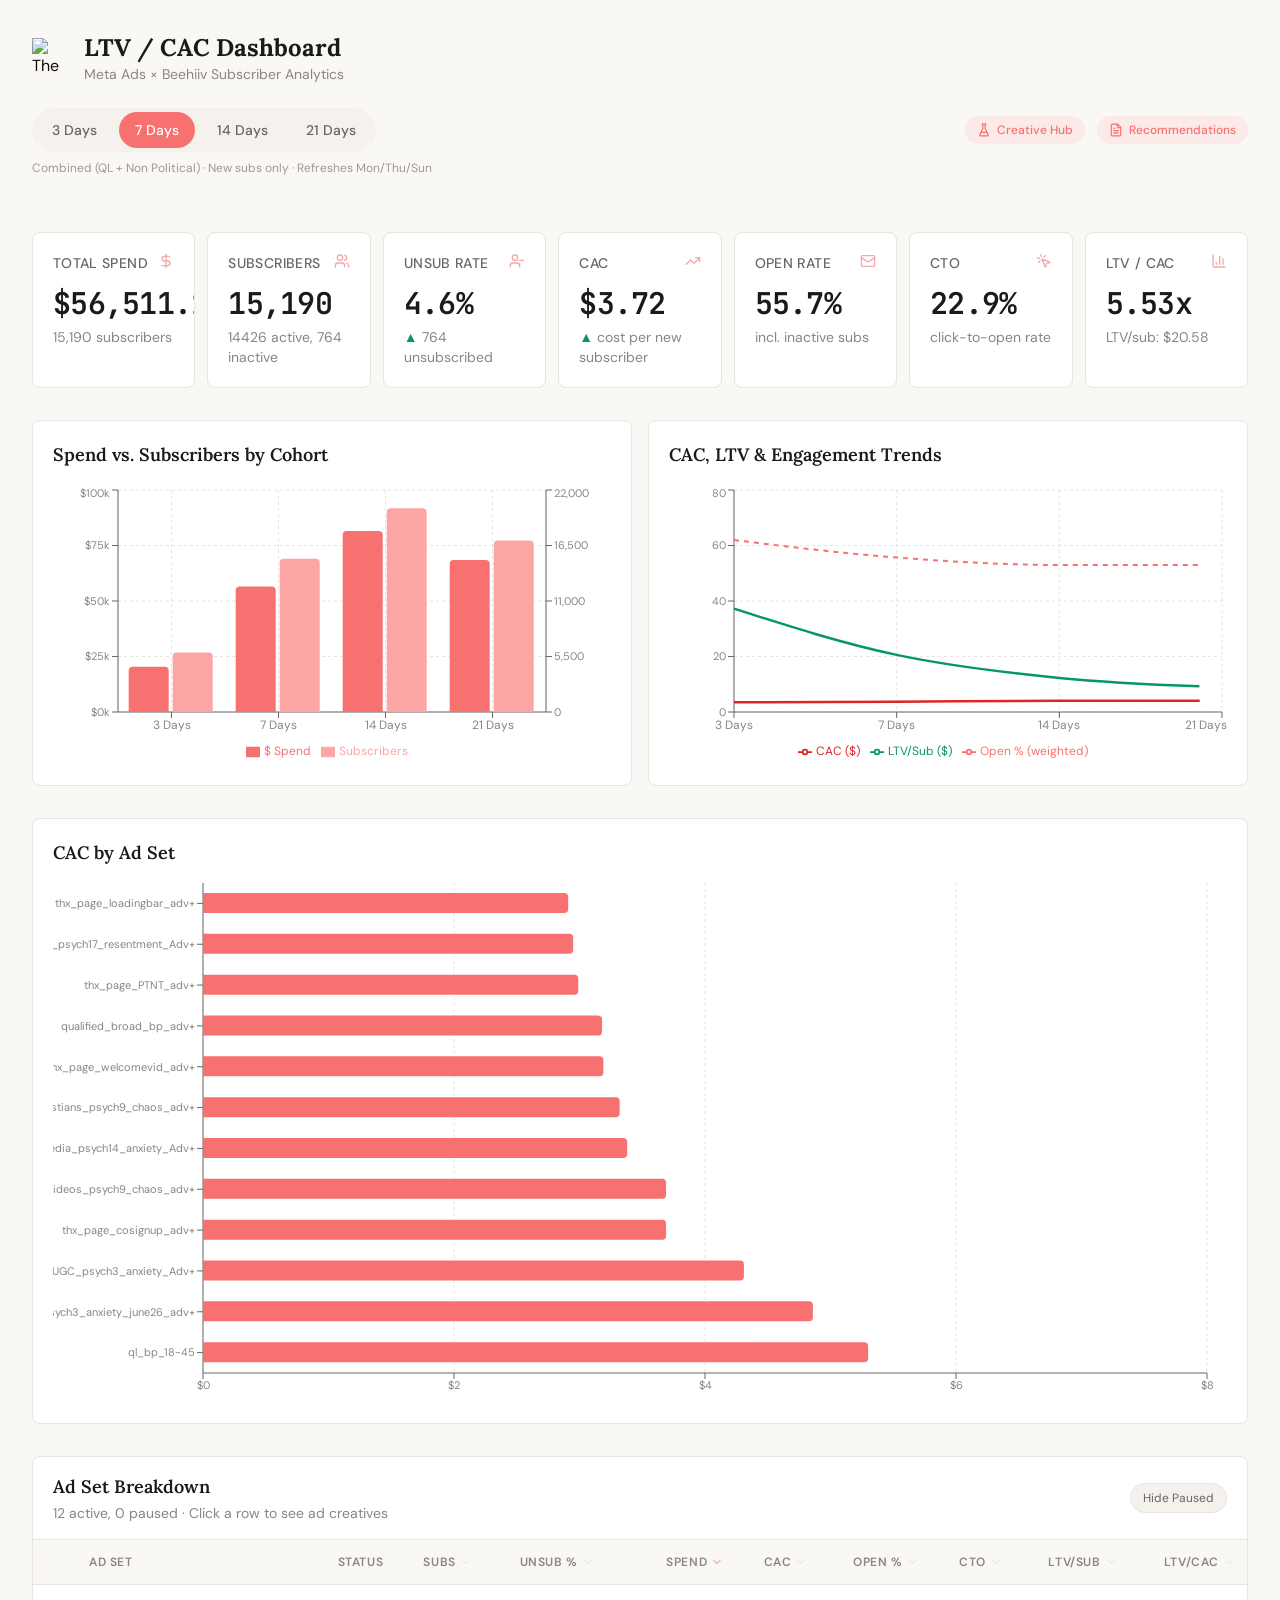
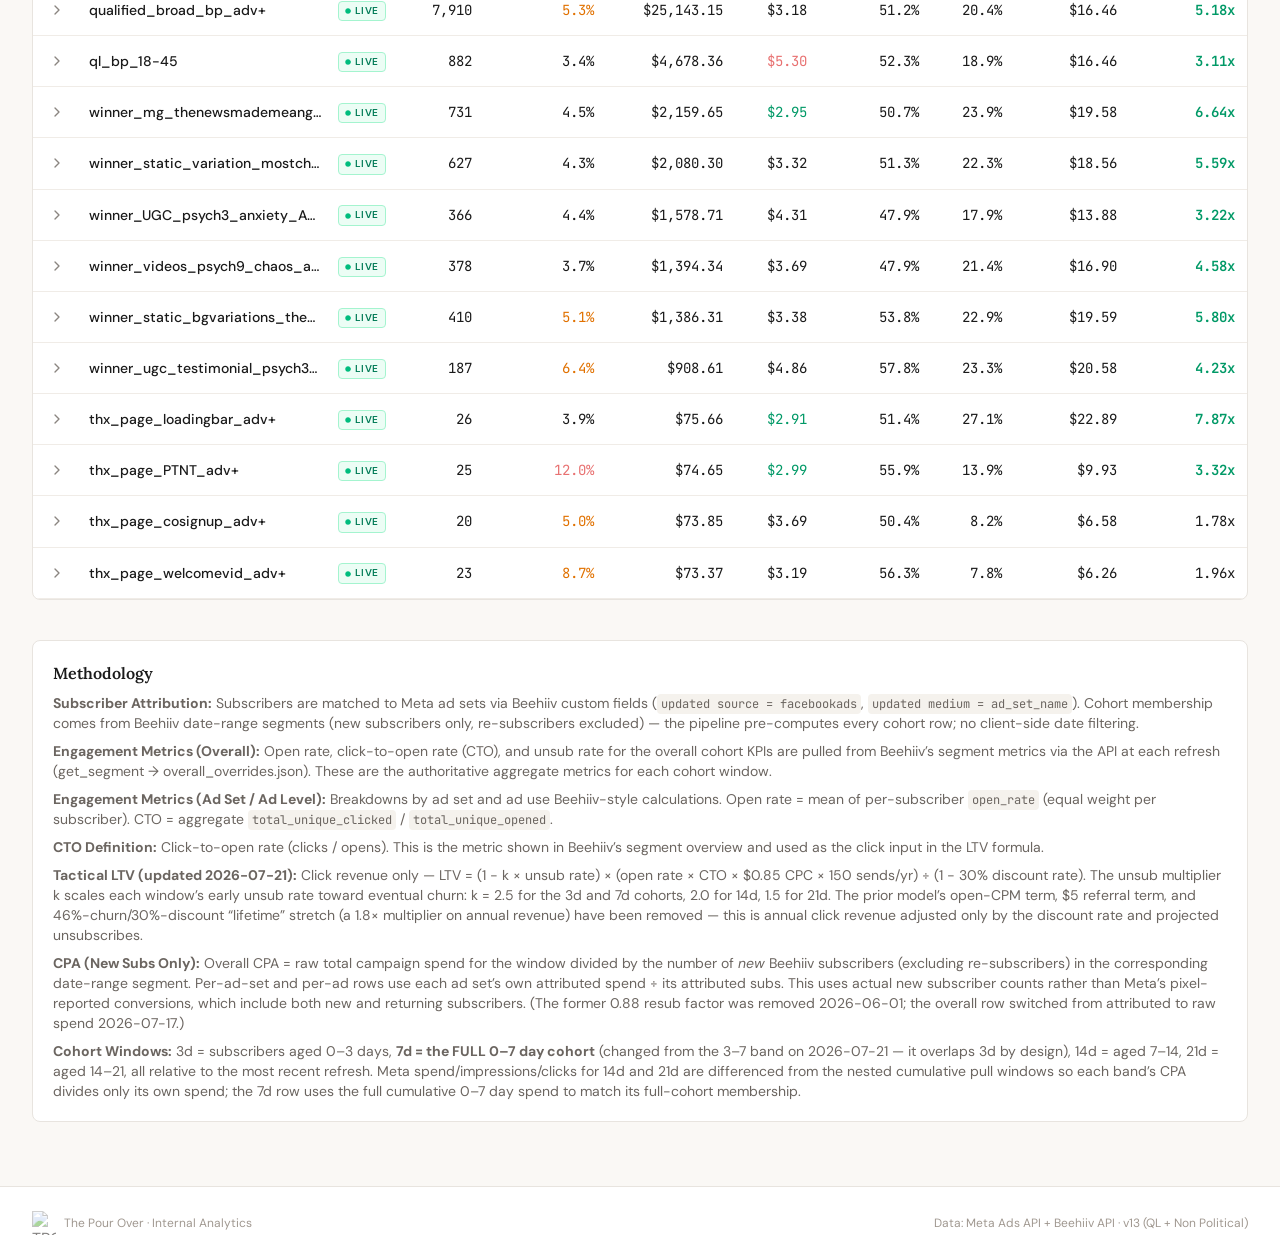
==== commit 86159f8f: "Creative Hub revamp: pattern read, trait cards, fatigue trend, editable idea briefs Co-Authored-By: " ====
--- a/action-center/index.html
+++ b/action-center/index.html
@@ -10,8 +10,8 @@
     <link rel="preconnect" href="https://fonts.googleapis.com" />
     <link rel="preconnect" href="https://fonts.gstatic.com" crossorigin />
     <link href="https://fonts.googleapis.com/css2?family=Lora:ital,wght@0,400;0,500;0,600;0,700;1,400&family=DM+Sans:ital,opsz,wght@0,9..40,300;0,9..40,400;0,9..40,500;0,9..40,600;0,9..40,700;1,9..40,400&family=JetBrains+Mono:wght@400;500;600&display=swap" rel="stylesheet" />
-    <script type="module" crossorigin src="./assets/index-Be0yCpRu.js"></script>
-    <link rel="stylesheet" crossorigin href="./assets/index-XfOWila-.css">
+    <script type="module" crossorigin src="./assets/index-DzNn3Vy2.js"></script>
+    <link rel="stylesheet" crossorigin href="./assets/index-BVWkiC5j.css">
   </head>
 
   <body>
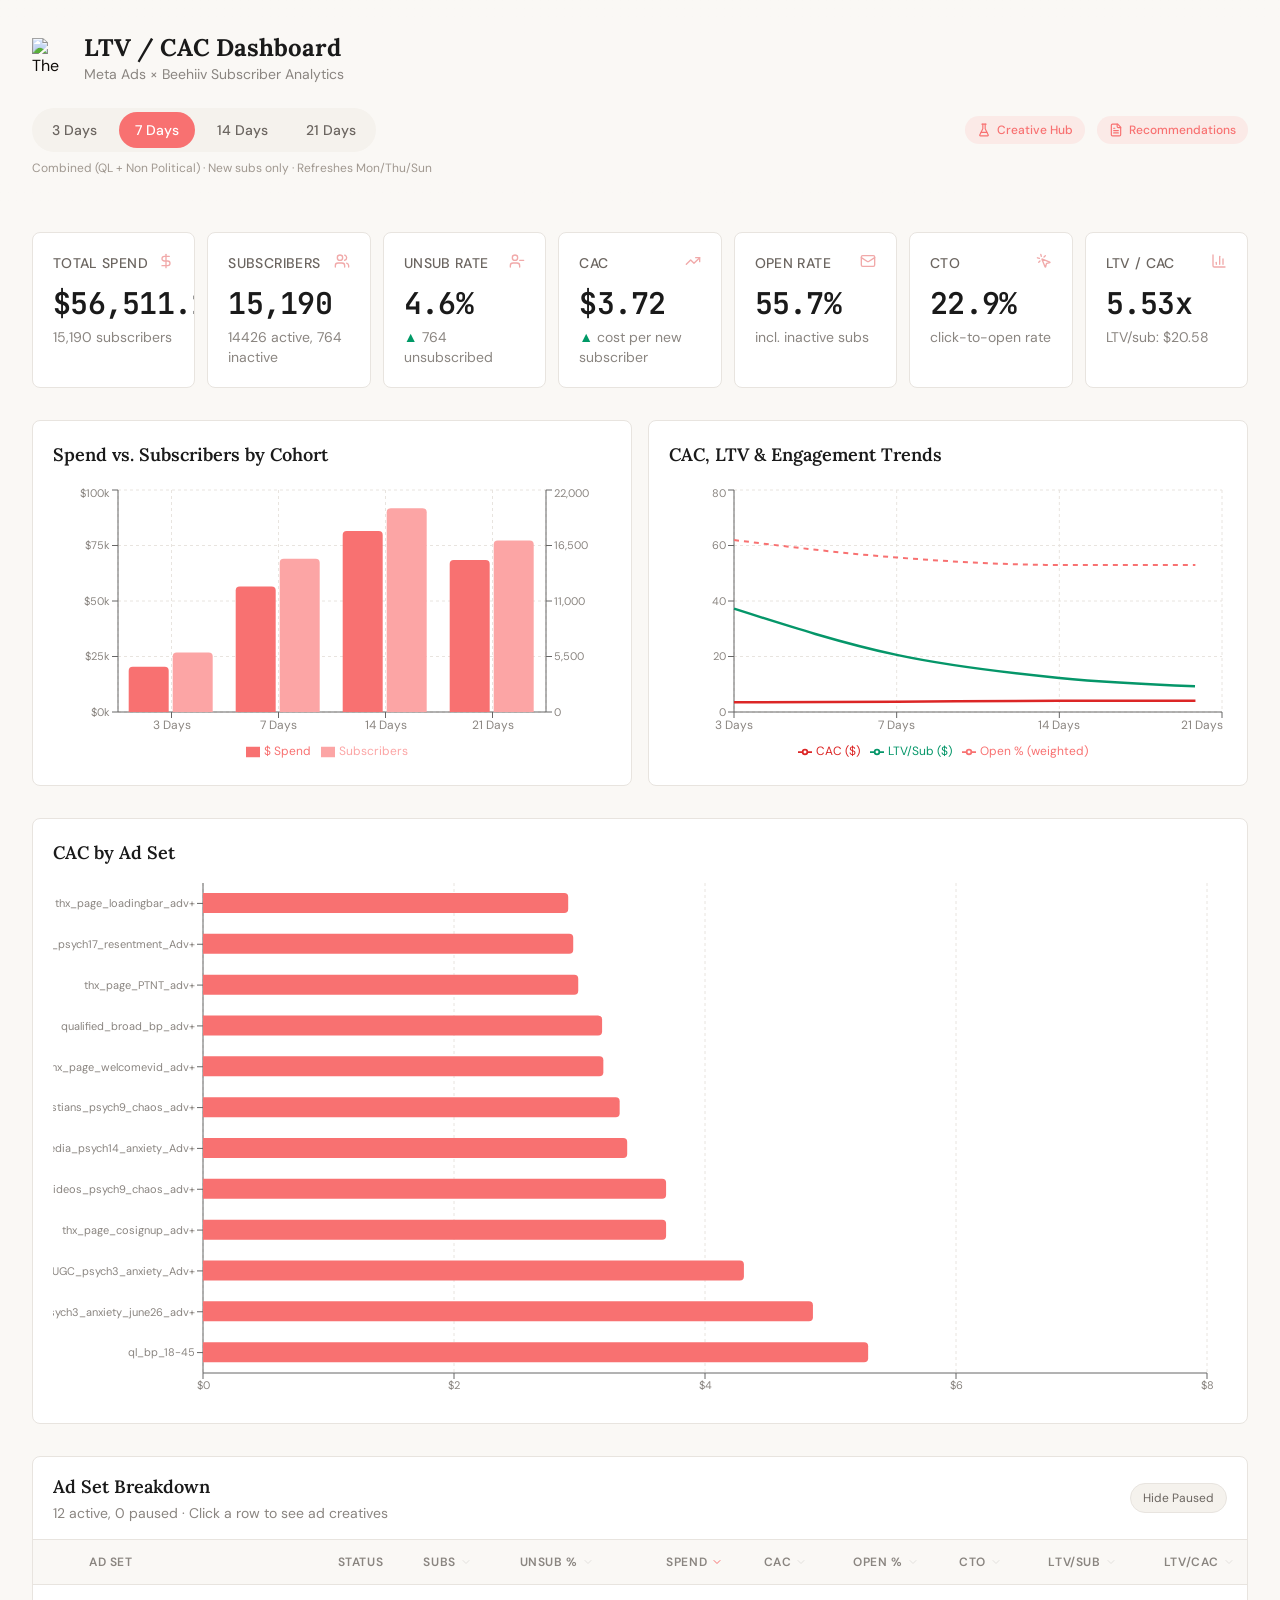
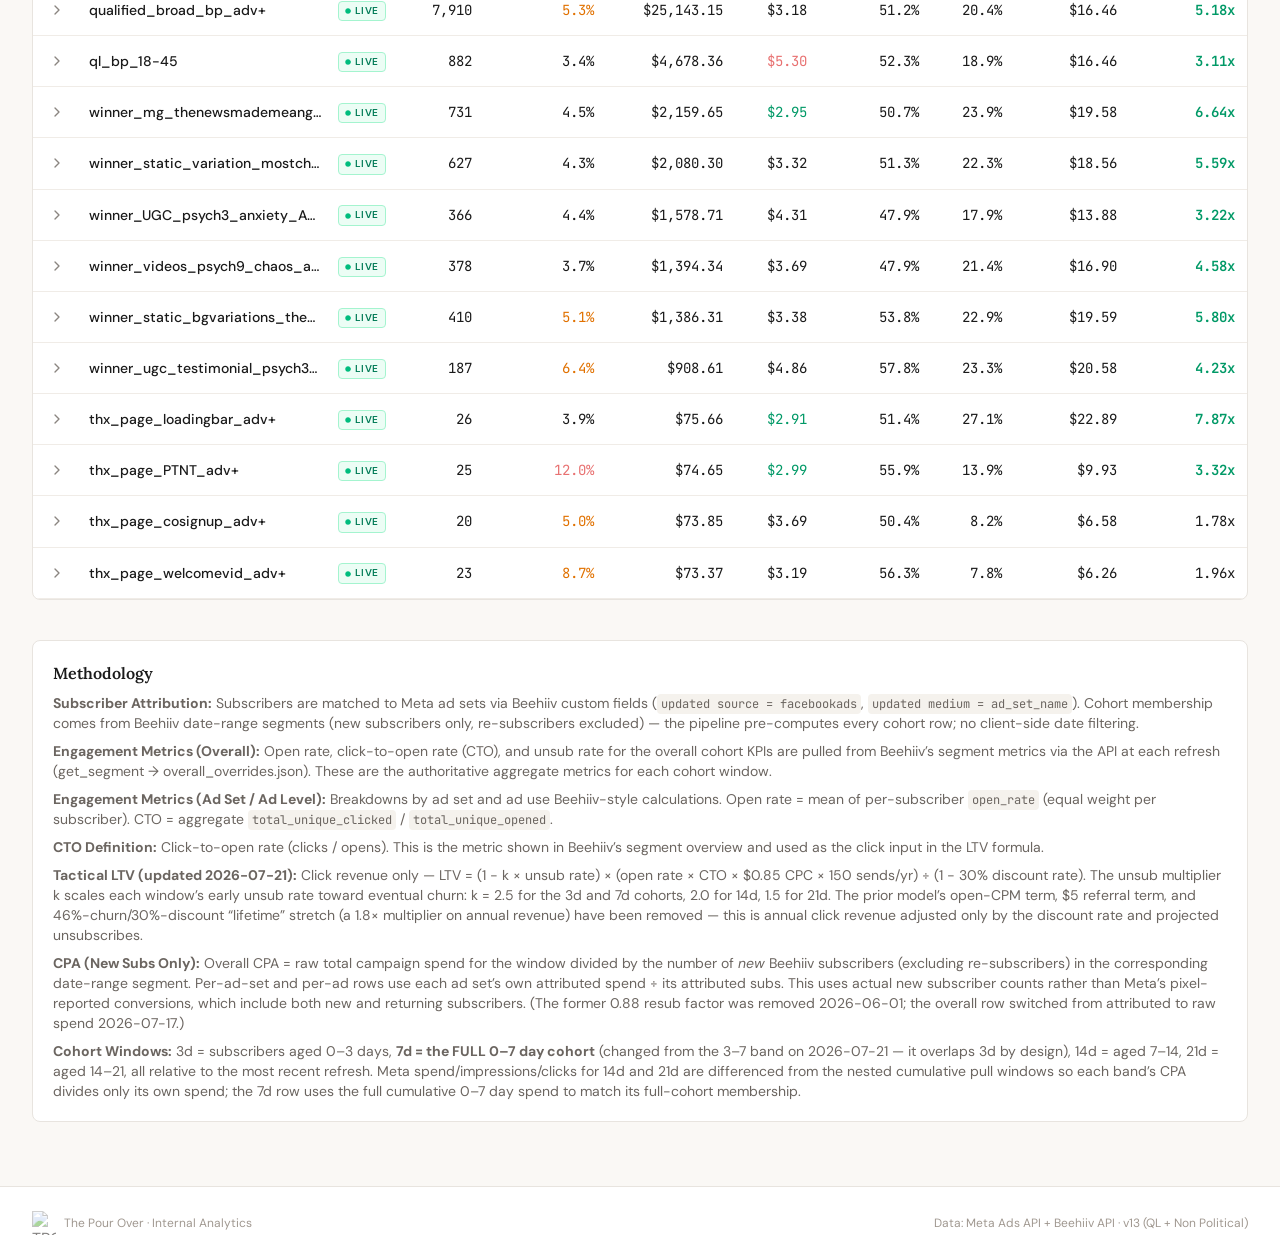
==== commit 9f38e226: "Test lessons as takeaway bullets; competitor intel collapsed, concepts merged into Ready to test Co-" ====
--- a/action-center/index.html
+++ b/action-center/index.html
@@ -10,8 +10,8 @@
     <link rel="preconnect" href="https://fonts.googleapis.com" />
     <link rel="preconnect" href="https://fonts.gstatic.com" crossorigin />
     <link href="https://fonts.googleapis.com/css2?family=Lora:ital,wght@0,400;0,500;0,600;0,700;1,400&family=DM+Sans:ital,opsz,wght@0,9..40,300;0,9..40,400;0,9..40,500;0,9..40,600;0,9..40,700;1,9..40,400&family=JetBrains+Mono:wght@400;500;600&display=swap" rel="stylesheet" />
-    <script type="module" crossorigin src="./assets/index-DzNn3Vy2.js"></script>
-    <link rel="stylesheet" crossorigin href="./assets/index-BVWkiC5j.css">
+    <script type="module" crossorigin src="./assets/index-DIeSzUNq.js"></script>
+    <link rel="stylesheet" crossorigin href="./assets/index-BZwkhT1e.css">
   </head>
 
   <body>
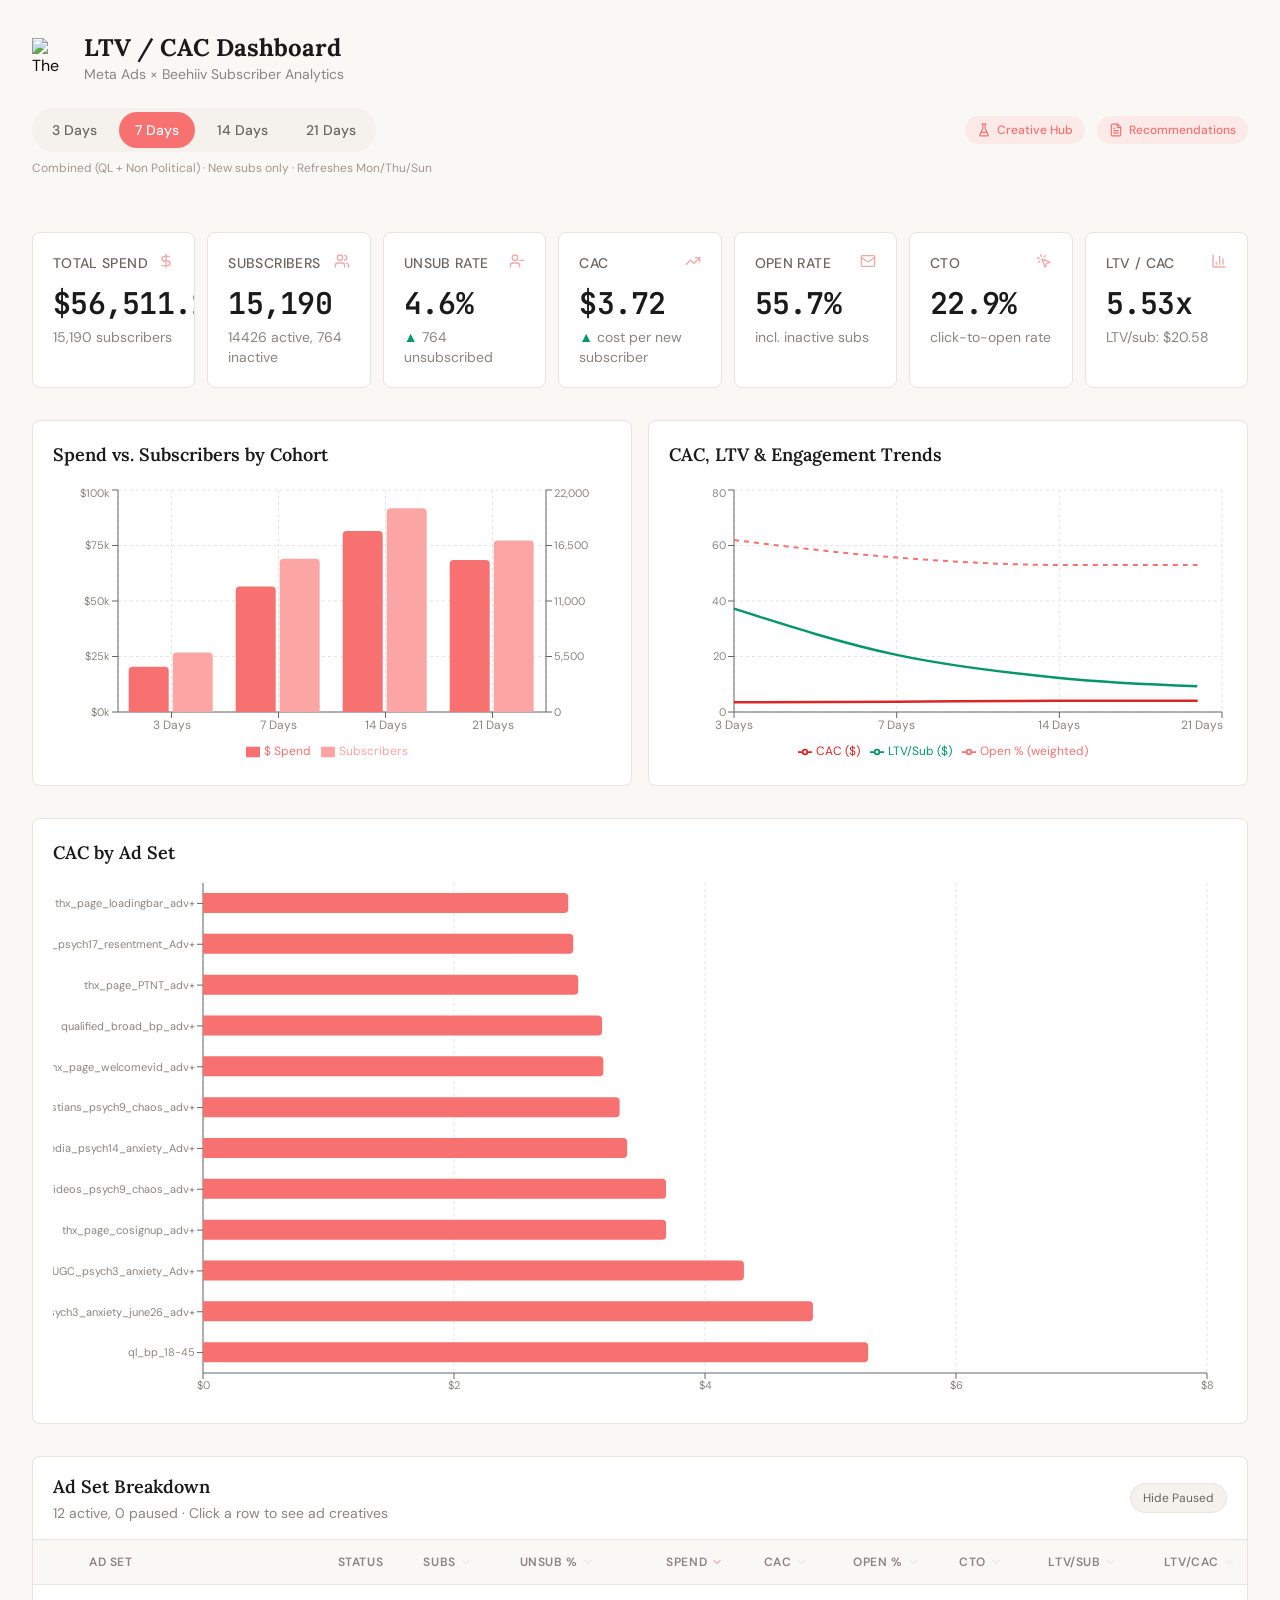
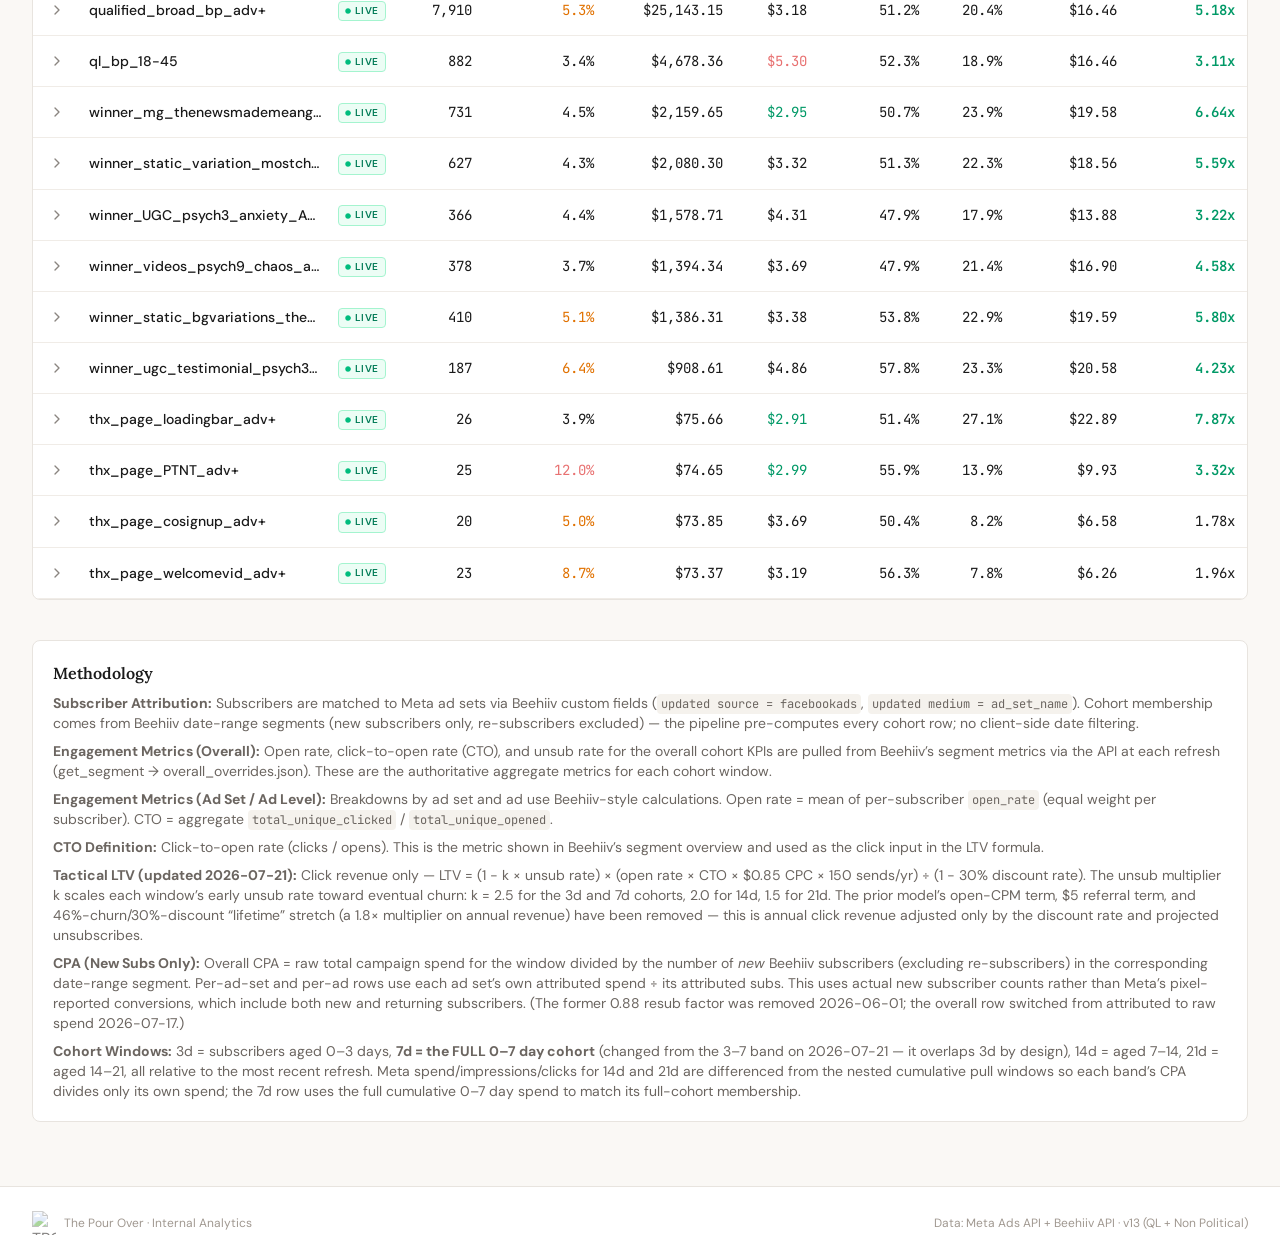
==== commit 85073a84: "Ready-to-test: uploaded options show tested state and auto-clear; spacing before competitor signals " ====
--- a/action-center/index.html
+++ b/action-center/index.html
@@ -10,7 +10,7 @@
     <link rel="preconnect" href="https://fonts.googleapis.com" />
     <link rel="preconnect" href="https://fonts.gstatic.com" crossorigin />
     <link href="https://fonts.googleapis.com/css2?family=Lora:ital,wght@0,400;0,500;0,600;0,700;1,400&family=DM+Sans:ital,opsz,wght@0,9..40,300;0,9..40,400;0,9..40,500;0,9..40,600;0,9..40,700;1,9..40,400&family=JetBrains+Mono:wght@400;500;600&display=swap" rel="stylesheet" />
-    <script type="module" crossorigin src="./assets/index-DIeSzUNq.js"></script>
+    <script type="module" crossorigin src="./assets/index-CooK3iis.js"></script>
     <link rel="stylesheet" crossorigin href="./assets/index-BZwkhT1e.css">
   </head>
 
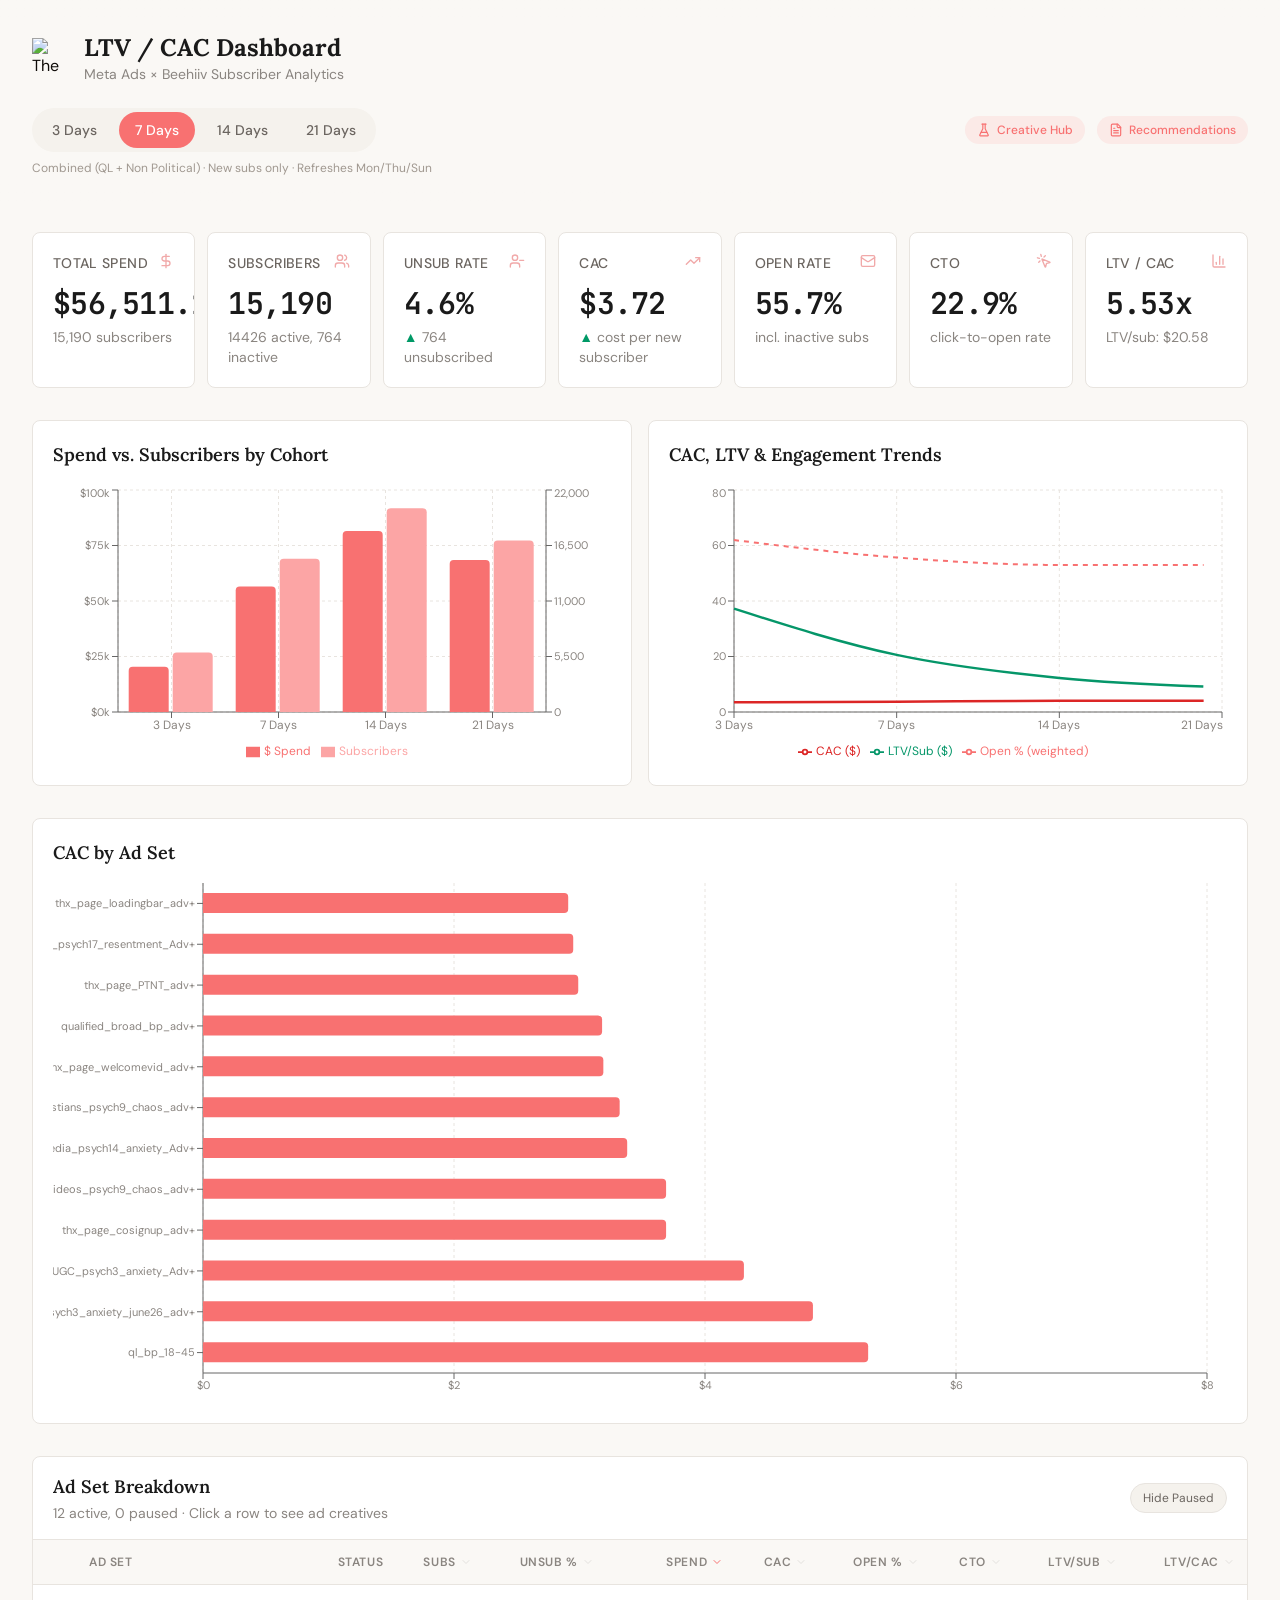
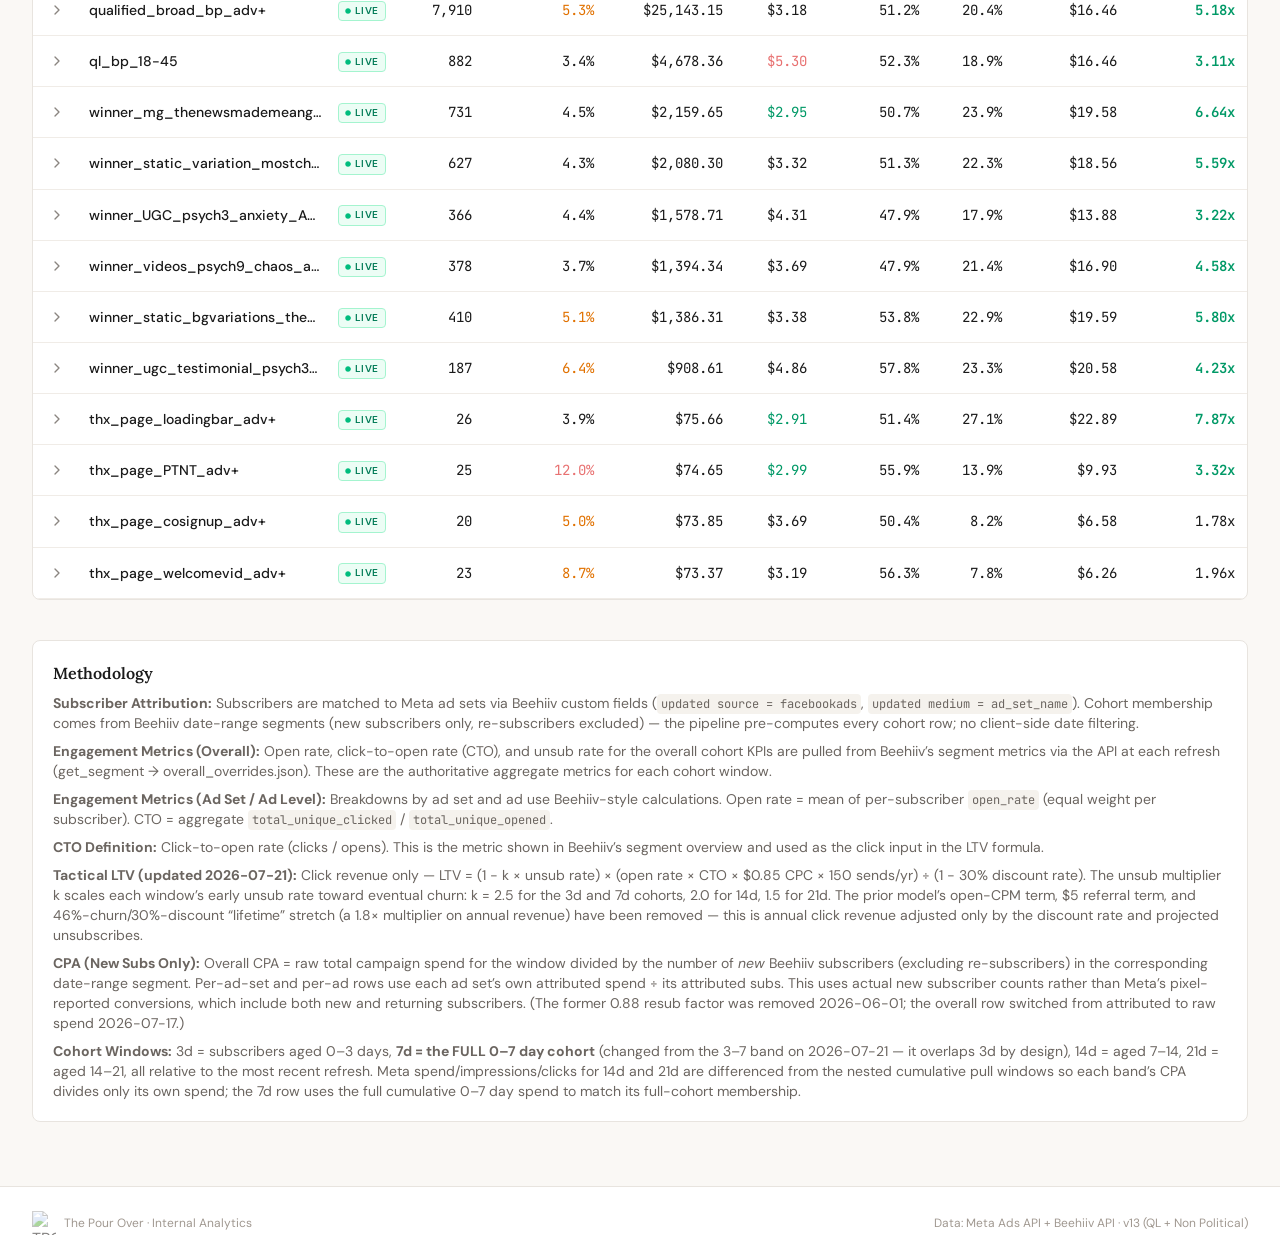
==== commit f5dbd12f: "Testing-history popup on idea titles; Live tests = all ACTIVE test_ ad sets (fresh Meta pull) Co-Aut" ====
--- a/action-center/index.html
+++ b/action-center/index.html
@@ -10,8 +10,8 @@
     <link rel="preconnect" href="https://fonts.googleapis.com" />
     <link rel="preconnect" href="https://fonts.gstatic.com" crossorigin />
     <link href="https://fonts.googleapis.com/css2?family=Lora:ital,wght@0,400;0,500;0,600;0,700;1,400&family=DM+Sans:ital,opsz,wght@0,9..40,300;0,9..40,400;0,9..40,500;0,9..40,600;0,9..40,700;1,9..40,400&family=JetBrains+Mono:wght@400;500;600&display=swap" rel="stylesheet" />
-    <script type="module" crossorigin src="./assets/index-CooK3iis.js"></script>
-    <link rel="stylesheet" crossorigin href="./assets/index-BZwkhT1e.css">
+    <script type="module" crossorigin src="./assets/index-DGkuR7YO.js"></script>
+    <link rel="stylesheet" crossorigin href="./assets/index-8PwbMUpH.css">
   </head>
 
   <body>
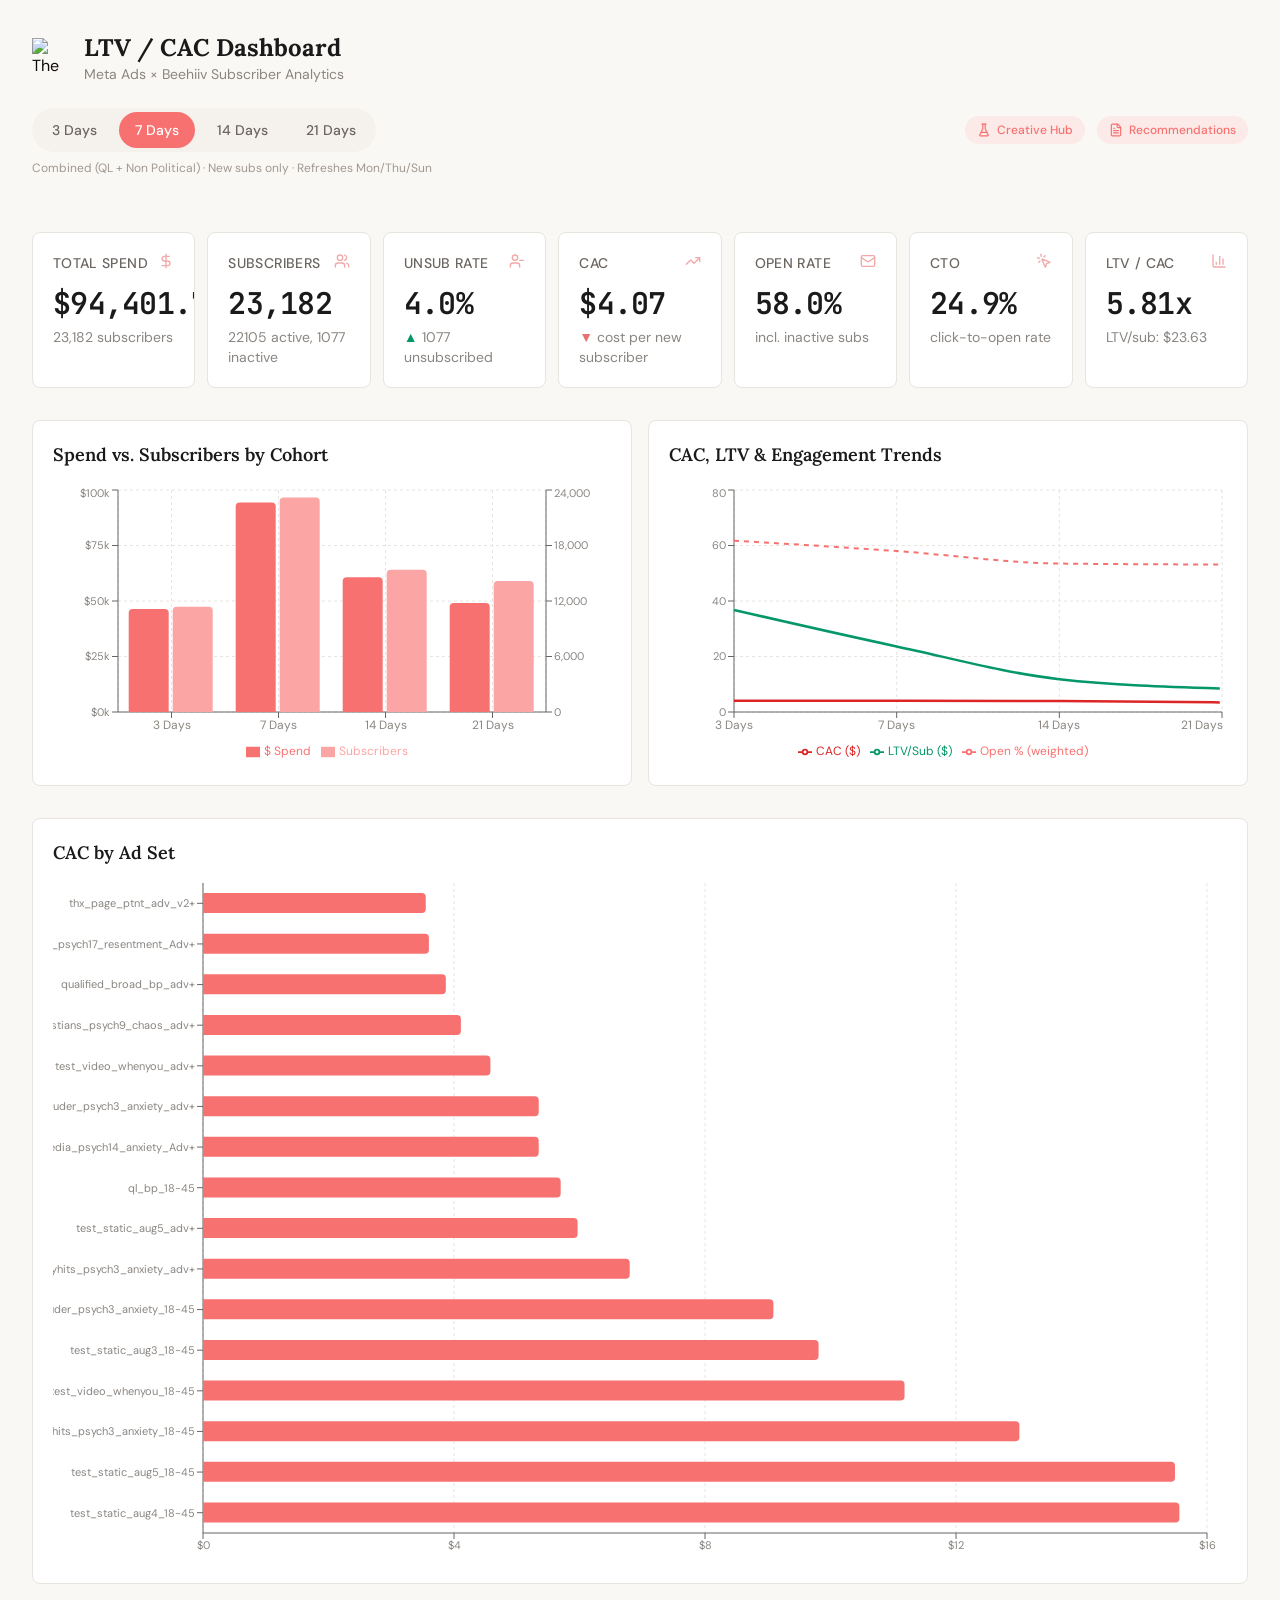
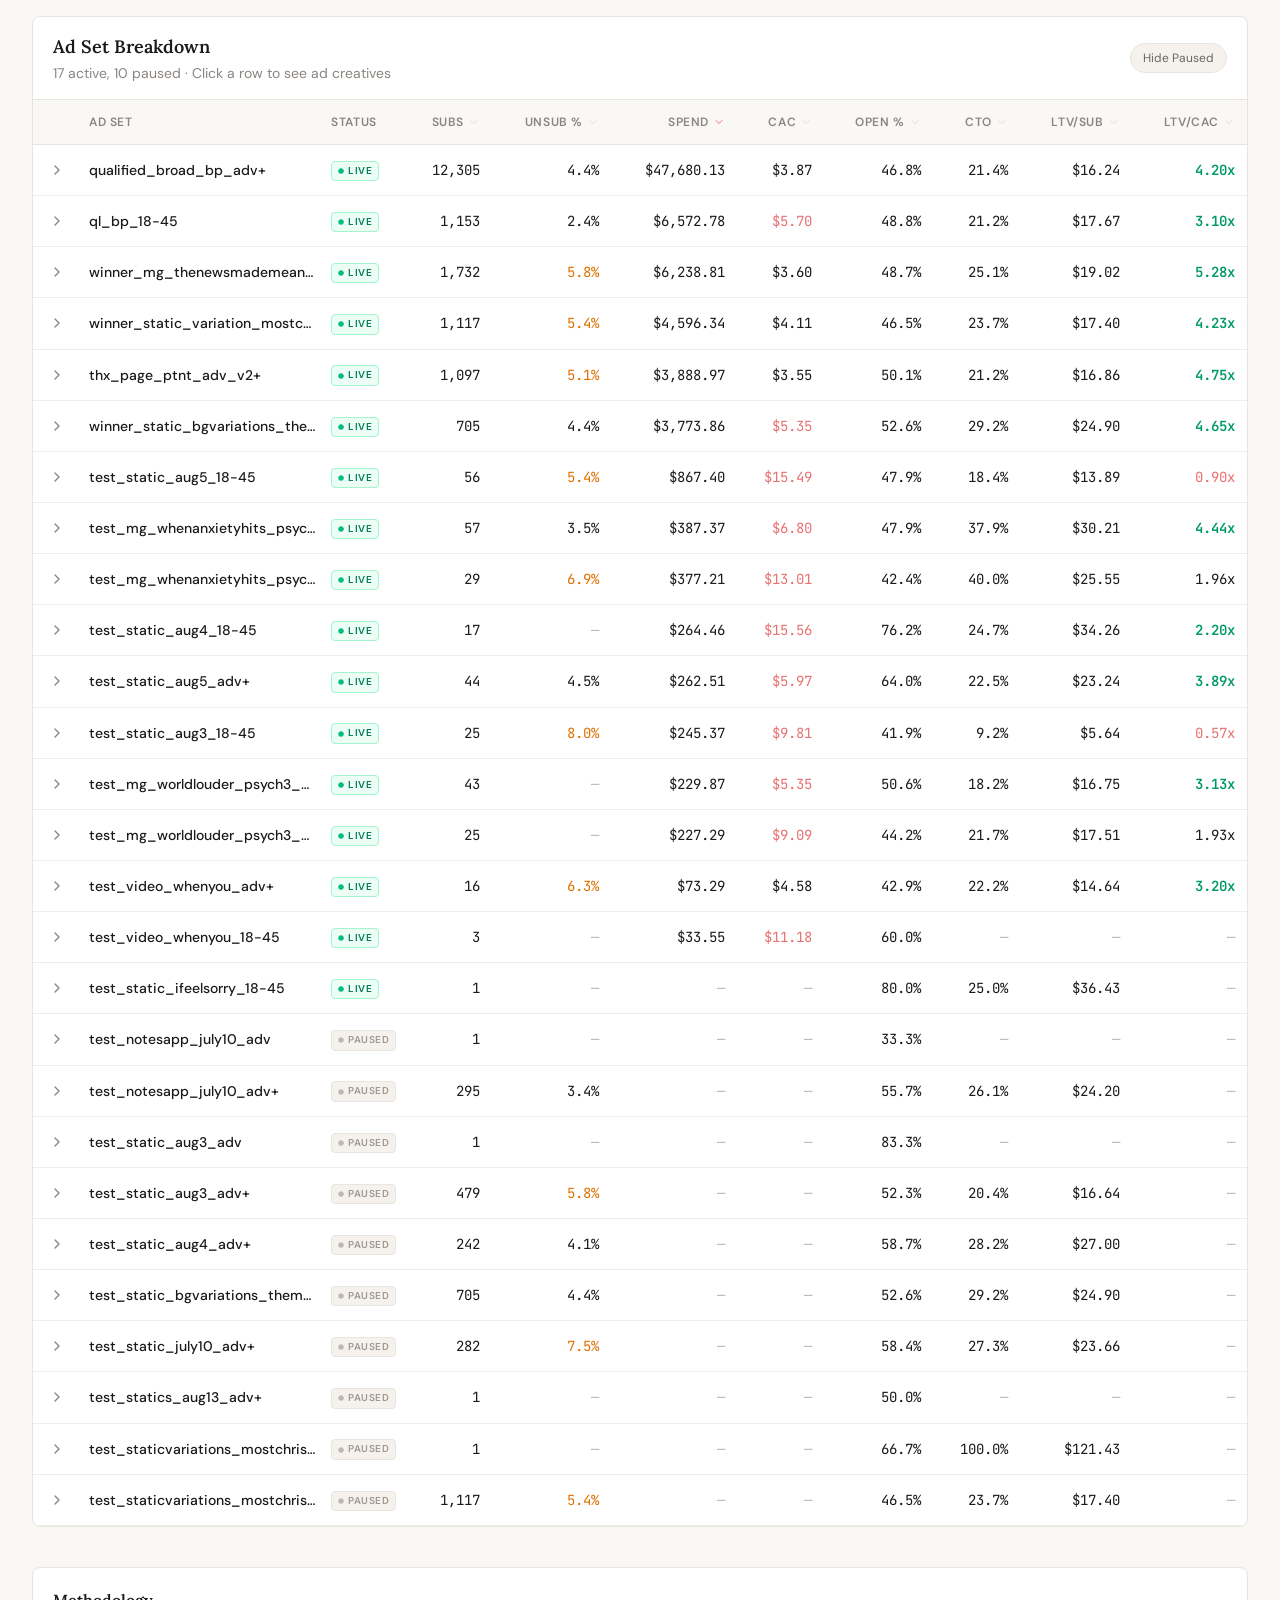
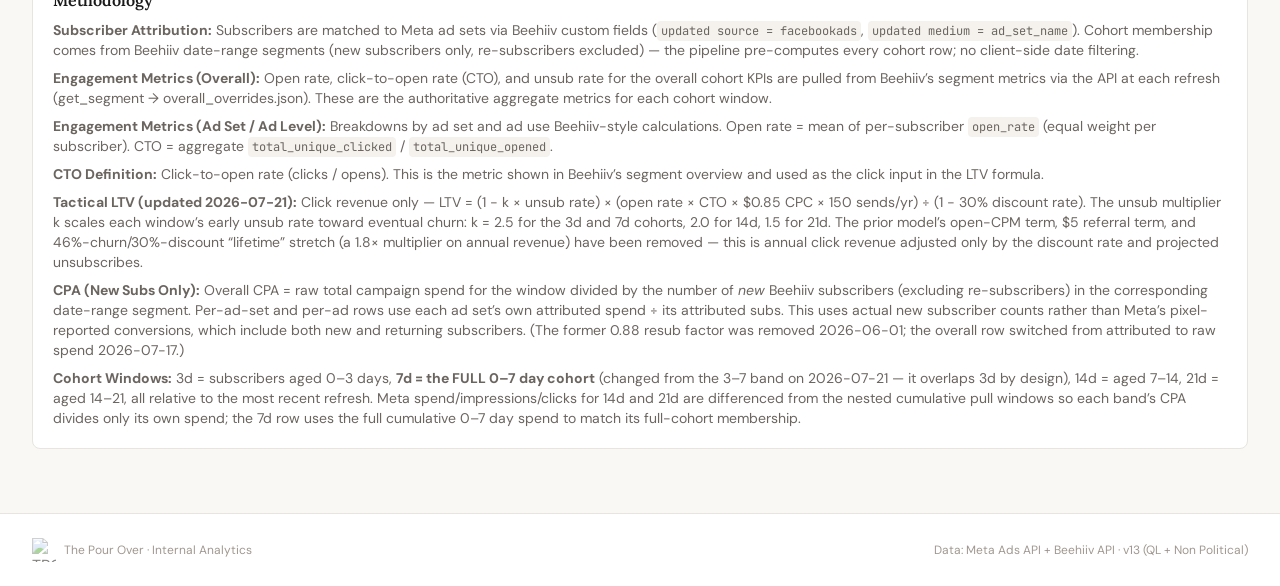
==== commit 6a70cd4b: "Deploy Creative Hub redesign + Aug-13 judging pass to action-center New app build: editorial redesig" ====
--- a/action-center/index.html
+++ b/action-center/index.html
@@ -10,8 +10,8 @@
     <link rel="preconnect" href="https://fonts.googleapis.com" />
     <link rel="preconnect" href="https://fonts.gstatic.com" crossorigin />
     <link href="https://fonts.googleapis.com/css2?family=Lora:ital,wght@0,400;0,500;0,600;0,700;1,400&family=DM+Sans:ital,opsz,wght@0,9..40,300;0,9..40,400;0,9..40,500;0,9..40,600;0,9..40,700;1,9..40,400&family=JetBrains+Mono:wght@400;500;600&display=swap" rel="stylesheet" />
-    <script type="module" crossorigin src="./assets/index-DGkuR7YO.js"></script>
-    <link rel="stylesheet" crossorigin href="./assets/index-8PwbMUpH.css">
+    <script type="module" crossorigin src="./assets/index-CC-SZ4aZ.js"></script>
+    <link rel="stylesheet" crossorigin href="./assets/index-CSE9Yxed.css">
   </head>
 
   <body>
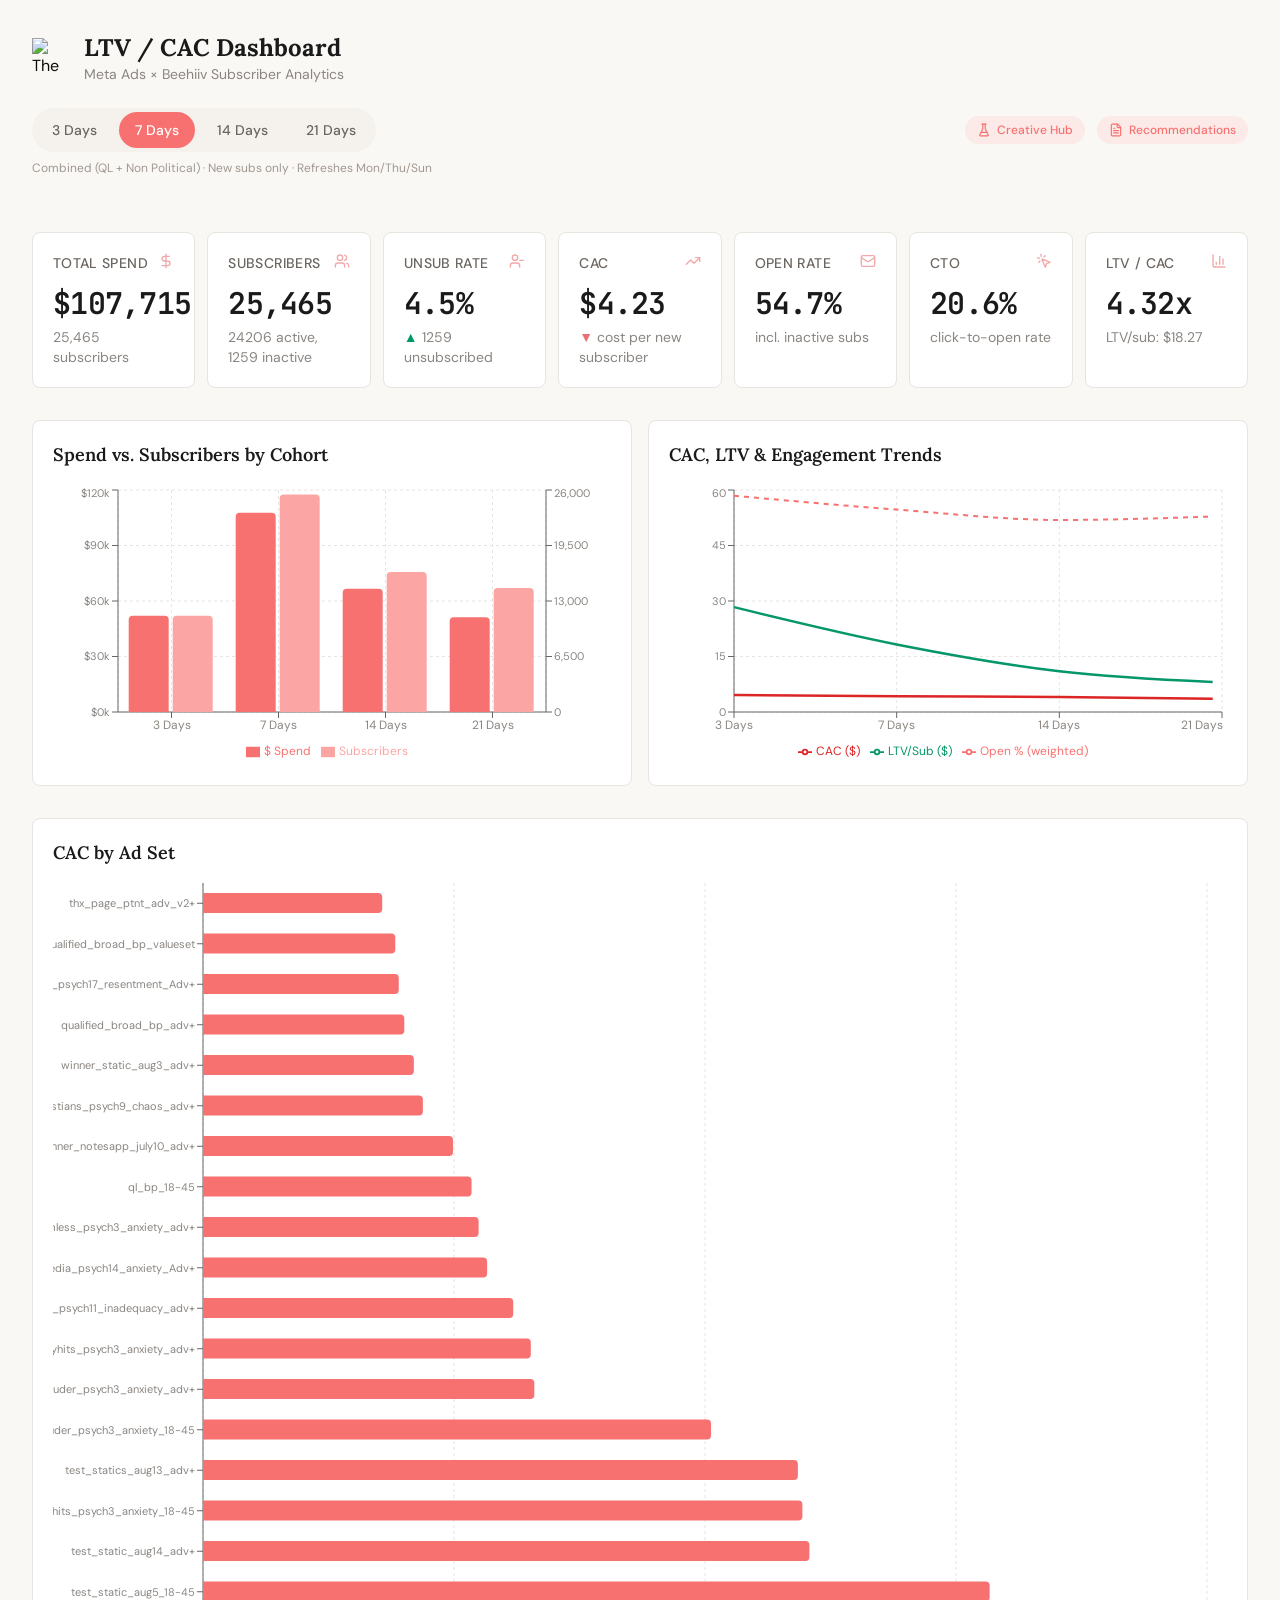
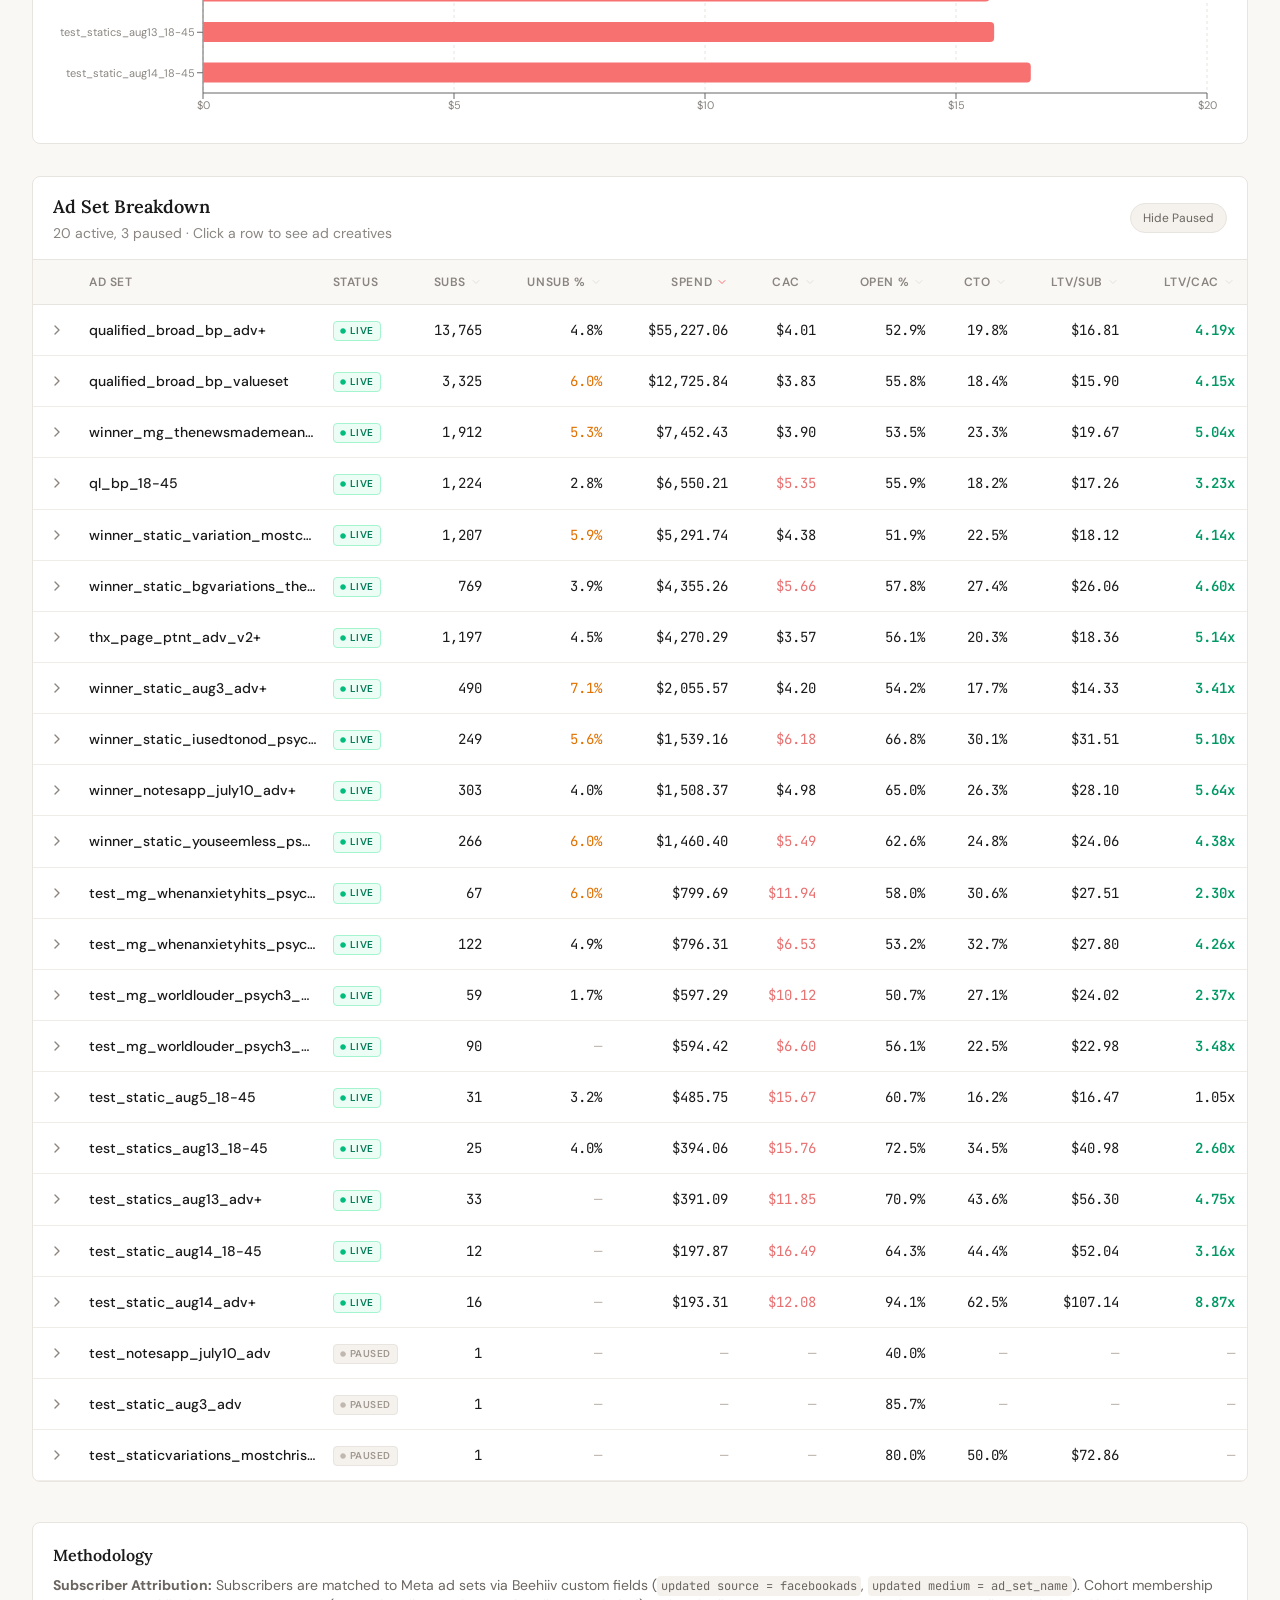
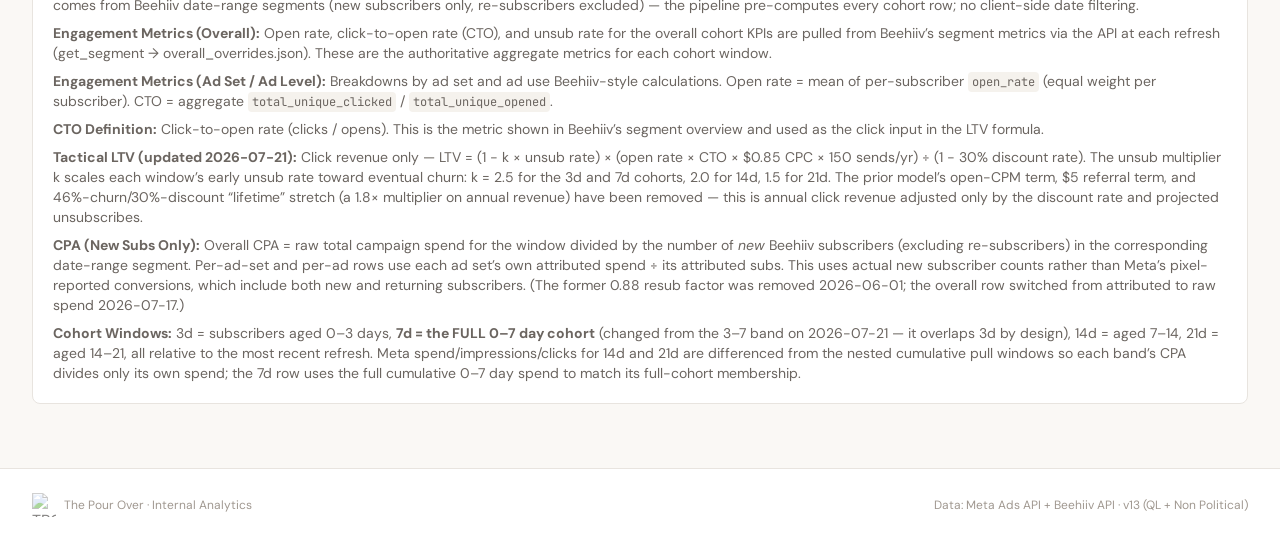
==== commit 427080ce: "Live tests: show TRUE CPA (ad-set spend ÷ beehiiv subs), never Meta CPA Row now reads "$spend · N su" ====
--- a/action-center/index.html
+++ b/action-center/index.html
@@ -10,7 +10,7 @@
     <link rel="preconnect" href="https://fonts.googleapis.com" />
     <link rel="preconnect" href="https://fonts.gstatic.com" crossorigin />
     <link href="https://fonts.googleapis.com/css2?family=Lora:ital,wght@0,400;0,500;0,600;0,700;1,400&family=DM+Sans:ital,opsz,wght@0,9..40,300;0,9..40,400;0,9..40,500;0,9..40,600;0,9..40,700;1,9..40,400&family=JetBrains+Mono:wght@400;500;600&display=swap" rel="stylesheet" />
-    <script type="module" crossorigin src="./assets/index-CC-SZ4aZ.js"></script>
+    <script type="module" crossorigin src="./assets/index-CQmHF2Jh.js"></script>
     <link rel="stylesheet" crossorigin href="./assets/index-CSE9Yxed.css">
   </head>
 
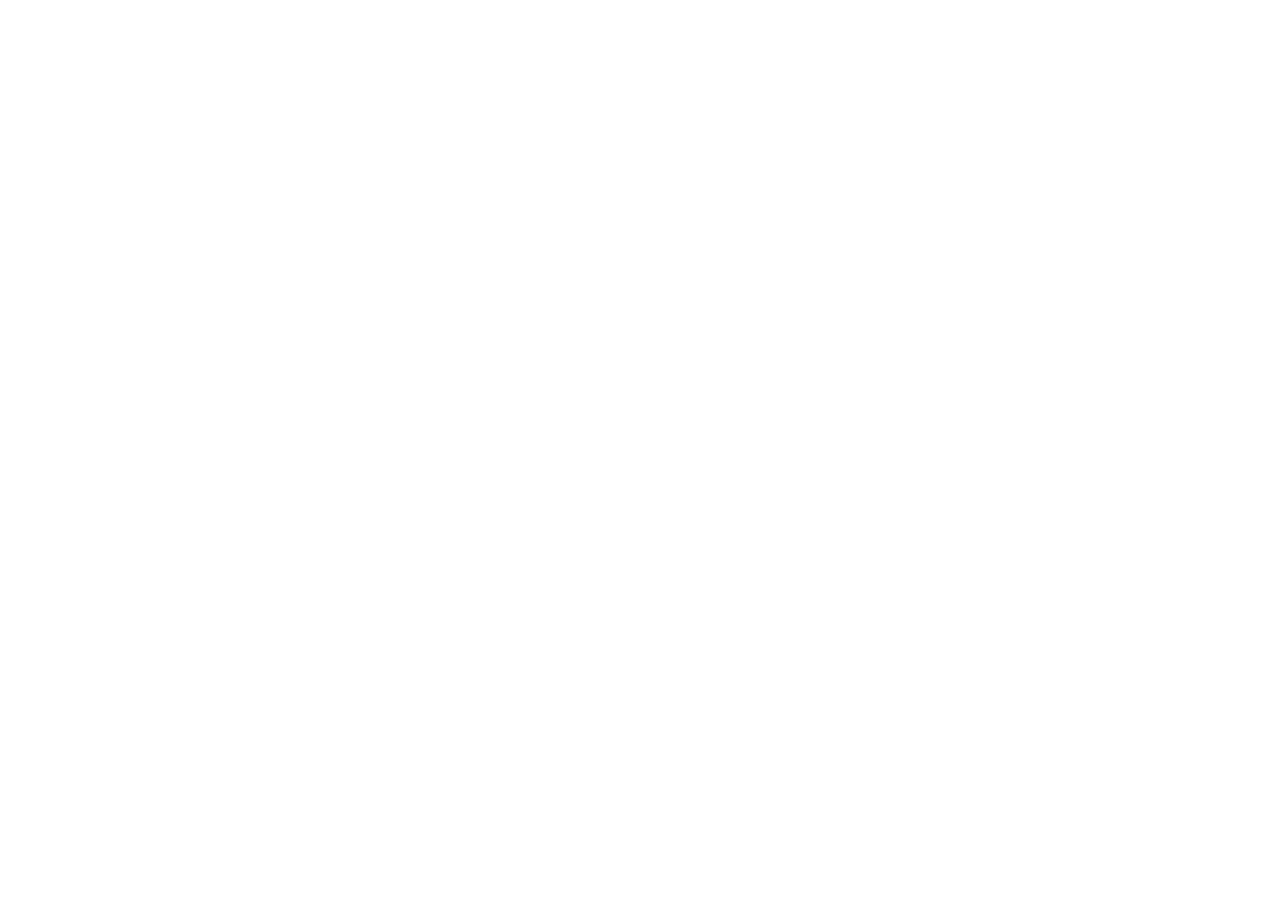
==== commit 3064d80a: "Retire this Creative Hub copy; it now ships from ltv-cac-dashboard The Hub was live at two URLs: thi" ====
--- a/action-center/index.html
+++ b/action-center/index.html
@@ -1,81 +1,49 @@
 <!doctype html>
 <html lang="en">
-
   <head>
     <meta charset="UTF-8" />
-    <meta
-      name="viewport"
-      content="width=device-width, initial-scale=1.0, maximum-scale=1" />
-    <title>The Pour Over — LTV/CAC Dashboard</title>
-    <link rel="preconnect" href="https://fonts.googleapis.com" />
-    <link rel="preconnect" href="https://fonts.gstatic.com" crossorigin />
-    <link href="https://fonts.googleapis.com/css2?family=Lora:ital,wght@0,400;0,500;0,600;0,700;1,400&family=DM+Sans:ital,opsz,wght@0,9..40,300;0,9..40,400;0,9..40,500;0,9..40,600;0,9..40,700;1,9..40,400&family=JetBrains+Mono:wght@400;500;600&display=swap" rel="stylesheet" />
-    <script type="module" crossorigin src="./assets/index-CQmHF2Jh.js"></script>
-    <link rel="stylesheet" crossorigin href="./assets/index-CSE9Yxed.css">
+    <meta name="viewport" content="width=device-width, initial-scale=1.0" />
+    <title>Creative Hub has moved</title>
+    <link rel="canonical" href="https://meta-ltv-dashboard.pages.dev/action-center/" />
+    <meta name="robots" content="noindex" />
+    <!--
+      The Creative Hub now ships from the ltv-cac-dashboard repo and is served by
+      Cloudflare Pages. This copy is retired so the Hub exists at exactly one URL
+      and cannot drift between two deployments again.
+
+      IMPORTANT FOR WHOEVER DEPLOYS THE HUB: a new Manus build dropped in here
+      will overwrite this file and quietly bring the old URL back to life.
+      Publish to the ltv-cac-dashboard repo instead:
+        https://github.com/The-Pour-Over/ltv-cac-dashboard
+        -> action-center/  (committing there deploys automatically)
+    -->
+    <meta http-equiv="refresh" content="0; url=https://meta-ltv-dashboard.pages.dev/action-center/" />
+    <style>
+      :root { color-scheme: light dark; }
+      body {
+        margin: 0; min-height: 100vh; display: grid; place-items: center;
+        background: #faf8f5; color: #3d3428; text-align: center; padding: 24px;
+        font-family: "DM Sans", -apple-system, "Segoe UI", Roboto, sans-serif;
+      }
+      @media (prefers-color-scheme: dark) {
+        body { background: #1c1917; color: #eadfd3; }
+      }
+      h1 { font-size: 1.35rem; margin: 0 0 12px; font-weight: 600; }
+      p { margin: 0 0 20px; opacity: 0.75; line-height: 1.5; }
+      a {
+        display: inline-block; padding: 11px 20px; border-radius: 8px;
+        background: #16a34a; color: #fff; text-decoration: none; font-weight: 600;
+      }
+    </style>
   </head>
-
   <body>
-    <script id="manus-runtime">window.__MANUS_HOST_DEV__ = false;
-(function(){"use strict";var Mr={exports:{}},Kn={};/**
- * @license React
- * react-jsx-runtime.production.js
- *
- * Copyright (c) Meta Platforms, Inc. and affiliates.
- *
- * This source code is licensed under the MIT license found in the
- * LICENSE file in the root directory of this source tree.
- */var $c;function um(){if($c)return Kn;$c=1;var r=Symbol.for("react.transitional.element"),i=Symbol.for("react.fragment");function c(s,d,m){var x=null;if(m!==void 0&&(x=""+m),d.key!==void 0&&(x=""+d.key),"key"in d){m={};for(var R in d)R!=="key"&&(m[R]=d[R])}else m=d;return d=m.ref,{$$typeof:r,type:s,key:x,ref:d!==void 0?d:null,props:m}}return Kn.Fragment=i,Kn.jsx=c,Kn.jsxs=c,Kn}var Fc;function dm(){return Fc||(Fc=1,Mr.exports=um()),Mr.exports}var h=dm(),Ar={exports:{}},Pn={},Rr={exports:{}},Nr={};/**
- * @license React
- * scheduler.production.js
- *
- * Copyright (c) Meta Platforms, Inc. and affiliates.
- *
- * This source code is licensed under the MIT license found in the
- * LICENSE file in the root directory of this source tree.
- */var Ic;function fm(){return Ic||(Ic=1,function(r){function i(A,q){var B=A.length;A.push(q);t:for(;0<B;){var bt=B-1>>>1,p=A[bt];if(0<d(p,q))A[bt]=q,A[B]=p,B=bt;else break t}}function c(A){return A.length===0?null:A[0]}function s(A){if(A.length===0)return null;var q=A[0],B=A.pop();if(B!==q){A[0]=B;t:for(var bt=0,p=A.length,O=p>>>1;bt<O;){var X=2*(bt+1)-1,G=A[X],Z=X+1,st=A[Z];if(0>d(G,B))Z<p&&0>d(st,G)?(A[bt]=st,A[Z]=B,bt=Z):(A[bt]=G,A[X]=B,bt=X);else if(Z<p&&0>d(st,B))A[bt]=st,A[Z]=B,bt=Z;else break t}}return q}function d(A,q){var B=A.sortIndex-q.sortIndex;return B!==0?B:A.id-q.id}if(r.unstable_now=void 0,typeof performance=="object"&&typeof performance.now=="function"){var m=performance;r.unstable_now=function(){return m.now()}}else{var x=Date,R=x.now();r.unstable_now=function(){return x.now()-R}}var C=[],v=[],D=1,j=null,J=3,at=!1,$=!1,nt=!1,ct=!1,ht=typeof setTimeout=="function"?setTimeout:null,St=typeof clearTimeout=="function"?clearTimeout:null,_=typeof setImmediate<"u"?setImmediate:null;function Y(A){for(var q=c(v);q!==null;){if(q.callback===null)s(v);else if(q.startTime<=A)s(v),q.sortIndex=q.expirationTime,i(C,q);else break;q=c(v)}}function H(A){if(nt=!1,Y(A),!$)if(c(C)!==null)$=!0,it||(it=!0,Bt());else{var q=c(v);q!==null&&Mt(H,q.startTime-A)}}var it=!1,rt=-1,V=5,xt=-1;function Be(){return ct?!0:!(r.unstable_now()-xt<V)}function te(){if(ct=!1,it){var A=r.unstable_now();xt=A;var q=!0;try{t:{$=!1,nt&&(nt=!1,St(rt),rt=-1),at=!0;var B=J;try{e:{for(Y(A),j=c(C);j!==null&&!(j.expirationTime>A&&Be());){var bt=j.callback;if(typeof bt=="function"){j.callback=null,J=j.priorityLevel;var p=bt(j.expirationTime<=A);if(A=r.unstable_now(),typeof p=="function"){j.callback=p,Y(A),q=!0;break e}j===c(C)&&s(C),Y(A)}else s(C);j=c(C)}if(j!==null)q=!0;else{var O=c(v);O!==null&&Mt(H,O.startTime-A),q=!1}}break t}finally{j=null,J=B,at=!1}q=void 0}}finally{q?Bt():it=!1}}}var Bt;if(typeof _=="function")Bt=function(){_(te)};else if(typeof MessageChannel<"u"){var me=new MessageChannel,Se=me.port2;me.port1.onmessage=te,Bt=function(){Se.postMessage(null)}}else Bt=function(){ht(te,0)};function Mt(A,q){rt=ht(function(){A(r.unstable_now())},q)}r.unstable_IdlePriority=5,r.unstable_ImmediatePriority=1,r.unstable_LowPriority=4,r.unstable_NormalPriority=3,r.unstable_Profiling=null,r.unstable_UserBlockingPriority=2,r.unstable_cancelCallback=function(A){A.callback=null},r.unstable_forceFrameRate=function(A){0>A||125<A?console.error("forceFrameRate takes a positive int between 0 and 125, forcing frame rates higher than 125 fps is not supported"):V=0<A?Math.floor(1e3/A):5},r.unstable_getCurrentPriorityLevel=function(){return J},r.unstable_next=function(A){switch(J){case 1:case 2:case 3:var q=3;break;default:q=J}var B=J;J=q;try{return A()}finally{J=B}},r.unstable_requestPaint=function(){ct=!0},r.unstable_runWithPriority=function(A,q){switch(A){case 1:case 2:case 3:case 4:case 5:break;default:A=3}var B=J;J=A;try{return q()}finally{J=B}},r.unstable_scheduleCallback=function(A,q,B){var bt=r.unstable_now();switch(typeof B=="object"&&B!==null?(B=B.delay,B=typeof B=="number"&&0<B?bt+B:bt):B=bt,A){case 1:var p=-1;break;case 2:p=250;break;case 5:p=1073741823;break;case 4:p=1e4;break;default:p=5e3}return p=B+p,A={id:D++,callback:q,priorityLevel:A,startTime:B,expirationTime:p,sortIndex:-1},B>bt?(A.sortIndex=B,i(v,A),c(C)===null&&A===c(v)&&(nt?(St(rt),rt=-1):nt=!0,Mt(H,B-bt))):(A.sortIndex=p,i(C,A),$||at||($=!0,it||(it=!0,Bt()))),A},r.unstable_shouldYield=Be,r.unstable_wrapCallback=function(A){var q=J;return function(){var B=J;J=q;try{return A.apply(this,arguments)}finally{J=B}}}}(Nr)),Nr}var tu;function hm(){return tu||(tu=1,Rr.exports=fm()),Rr.exports}var zr={exports:{}},ut={};/**
- * @license React
- * react.production.js
- *
- * Copyright (c) Meta Platforms, Inc. and affiliates.
- *
- * This source code is licensed under the MIT license found in the
- * LICENSE file in the root directory of this source tree.
- */var eu;function mm(){if(eu)return ut;eu=1;var r=Symbol.for("react.transitional.element"),i=Symbol.for("react.portal"),c=Symbol.for("react.fragment"),s=Symbol.for("react.strict_mode"),d=Symbol.for("react.profiler"),m=Symbol.for("react.consumer"),x=Symbol.for("react.context"),R=Symbol.for("react.forward_ref"),C=Symbol.for("react.suspense"),v=Symbol.for("react.memo"),D=Symbol.for("react.lazy"),j=Symbol.iterator;function J(p){return p===null||typeof p!="object"?null:(p=j&&p[j]||p["@@iterator"],typeof p=="function"?p:null)}var at={isMounted:function(){return!1},enqueueForceUpdate:function(){},enqueueReplaceState:function(){},enqueueSetState:function(){}},$=Object.assign,nt={};function ct(p,O,X){this.props=p,this.context=O,this.refs=nt,this.updater=X||at}ct.prototype.isReactComponent={},ct.prototype.setState=function(p,O){if(typeof p!="object"&&typeof p!="function"&&p!=null)throw Error("takes an object of state variables to update or a function which returns an object of state variables.");this.updater.enqueueSetState(this,p,O,"setState")},ct.prototype.forceUpdate=function(p){this.updater.enqueueForceUpdate(this,p,"forceUpdate")};function ht(){}ht.prototype=ct.prototype;function St(p,O,X){this.props=p,this.context=O,this.refs=nt,this.updater=X||at}var _=St.prototype=new ht;_.constructor=St,$(_,ct.prototype),_.isPureReactComponent=!0;var Y=Array.isArray,H={H:null,A:null,T:null,S:null,V:null},it=Object.prototype.hasOwnProperty;function rt(p,O,X,G,Z,st){return X=st.ref,{$$typeof:r,type:p,key:O,ref:X!==void 0?X:null,props:st}}function V(p,O){return rt(p.type,O,void 0,void 0,void 0,p.props)}function xt(p){return typeof p=="object"&&p!==null&&p.$$typeof===r}function Be(p){var O={"=":"=0",":":"=2"};return"$"+p.replace(/[=:]/g,function(X){return O[X]})}var te=/\/+/g;function Bt(p,O){return typeof p=="object"&&p!==null&&p.key!=null?Be(""+p.key):O.toString(36)}function me(){}function Se(p){switch(p.status){case"fulfilled":return p.value;case"rejected":throw p.reason;default:switch(typeof p.status=="string"?p.then(me,me):(p.status="pending",p.then(function(O){p.status==="pending"&&(p.status="fulfilled",p.value=O)},function(O){p.status==="pending"&&(p.status="rejected",p.reason=O)})),p.status){case"fulfilled":return p.value;case"rejected":throw p.reason}}throw p}function Mt(p,O,X,G,Z){var st=typeof p;(st==="undefined"||st==="boolean")&&(p=null);var I=!1;if(p===null)I=!0;else switch(st){case"bigint":case"string":case"number":I=!0;break;case"object":switch(p.$$typeof){case r:case i:I=!0;break;case D:return I=p._init,Mt(I(p._payload),O,X,G,Z)}}if(I)return Z=Z(p),I=G===""?"."+Bt(p,0):G,Y(Z)?(X="",I!=null&&(X=I.replace(te,"$&/")+"/"),Mt(Z,O,X,"",function(Jt){return Jt})):Z!=null&&(xt(Z)&&(Z=V(Z,X+(Z.key==null||p&&p.key===Z.key?"":(""+Z.key).replace(te,"$&/")+"/")+I)),O.push(Z)),1;I=0;var gt=G===""?".":G+":";if(Y(p))for(var Tt=0;Tt<p.length;Tt++)G=p[Tt],st=gt+Bt(G,Tt),I+=Mt(G,O,X,st,Z);else if(Tt=J(p),typeof Tt=="function")for(p=Tt.call(p),Tt=0;!(G=p.next()).done;)G=G.value,st=gt+Bt(G,Tt++),I+=Mt(G,O,X,st,Z);else if(st==="object"){if(typeof p.then=="function")return Mt(Se(p),O,X,G,Z);throw O=String(p),Error("Objects are not valid as a React child (found: "+(O==="[object Object]"?"object with keys {"+Object.keys(p).join(", ")+"}":O)+"). If you meant to render a collection of children, use an array instead.")}return I}function A(p,O,X){if(p==null)return p;var G=[],Z=0;return Mt(p,G,"","",function(st){return O.call(X,st,Z++)}),G}function q(p){if(p._status===-1){var O=p._result;O=O(),O.then(function(X){(p._status===0||p._status===-1)&&(p._status=1,p._result=X)},function(X){(p._status===0||p._status===-1)&&(p._status=2,p._result=X)}),p._status===-1&&(p._status=0,p._result=O)}if(p._status===1)return p._result.default;throw p._result}var B=typeof reportError=="function"?reportError:function(p){if(typeof window=="object"&&typeof window.ErrorEvent=="function"){var O=new window.ErrorEvent("error",{bubbles:!0,cancelable:!0,message:typeof p=="object"&&p!==null&&typeof p.message=="string"?String(p.message):String(p),error:p});if(!window.dispatchEvent(O))return}else if(typeof process=="object"&&typeof process.emit=="function"){process.emit("uncaughtException",p);return}console.error(p)};function bt(){}return ut.Children={map:A,forEach:function(p,O,X){A(p,function(){O.apply(this,arguments)},X)},count:function(p){var O=0;return A(p,function(){O++}),O},toArray:function(p){return A(p,function(O){return O})||[]},only:function(p){if(!xt(p))throw Error("React.Children.only expected to receive a single React element child.");return p}},ut.Component=ct,ut.Fragment=c,ut.Profiler=d,ut.PureComponent=St,ut.StrictMode=s,ut.Suspense=C,ut.__CLIENT_INTERNALS_DO_NOT_USE_OR_WARN_USERS_THEY_CANNOT_UPGRADE=H,ut.__COMPILER_RUNTIME={__proto__:null,c:function(p){return H.H.useMemoCache(p)}},ut.cache=function(p){return function(){return p.apply(null,arguments)}},ut.cloneElement=function(p,O,X){if(p==null)throw Error("The argument must be a React element, but you passed "+p+".");var G=$({},p.props),Z=p.key,st=void 0;if(O!=null)for(I in O.ref!==void 0&&(st=void 0),O.key!==void 0&&(Z=""+O.key),O)!it.call(O,I)||I==="key"||I==="__self"||I==="__source"||I==="ref"&&O.ref===void 0||(G[I]=O[I]);var I=arguments.length-2;if(I===1)G.children=X;else if(1<I){for(var gt=Array(I),Tt=0;Tt<I;Tt++)gt[Tt]=arguments[Tt+2];G.children=gt}return rt(p.type,Z,void 0,void 0,st,G)},ut.createContext=function(p){return p={$$typeof:x,_currentValue:p,_currentValue2:p,_threadCount:0,Provider:null,Consumer:null},p.Provider=p,p.Consumer={$$typeof:m,_context:p},p},ut.createElement=function(p,O,X){var G,Z={},st=null;if(O!=null)for(G in O.key!==void 0&&(st=""+O.key),O)it.call(O,G)&&G!=="key"&&G!=="__self"&&G!=="__source"&&(Z[G]=O[G]);var I=arguments.length-2;if(I===1)Z.children=X;else if(1<I){for(var gt=Array(I),Tt=0;Tt<I;Tt++)gt[Tt]=arguments[Tt+2];Z.children=gt}if(p&&p.defaultProps)for(G in I=p.defaultProps,I)Z[G]===void 0&&(Z[G]=I[G]);return rt(p,st,void 0,void 0,null,Z)},ut.createRef=function(){return{current:null}},ut.forwardRef=function(p){return{$$typeof:R,render:p}},ut.isValidElement=xt,ut.lazy=function(p){return{$$typeof:D,_payload:{_status:-1,_result:p},_init:q}},ut.memo=function(p,O){return{$$typeof:v,type:p,compare:O===void 0?null:O}},ut.startTransition=function(p){var O=H.T,X={};H.T=X;try{var G=p(),Z=H.S;Z!==null&&Z(X,G),typeof G=="object"&&G!==null&&typeof G.then=="function"&&G.then(bt,B)}catch(st){B(st)}finally{H.T=O}},ut.unstable_useCacheRefresh=function(){return H.H.useCacheRefresh()},ut.use=function(p){return H.H.use(p)},ut.useActionState=function(p,O,X){return H.H.useActionState(p,O,X)},ut.useCallback=function(p,O){return H.H.useCallback(p,O)},ut.useContext=function(p){return H.H.useContext(p)},ut.useDebugValue=function(){},ut.useDeferredValue=function(p,O){return H.H.useDeferredValue(p,O)},ut.useEffect=function(p,O,X){var G=H.H;if(typeof X=="function")throw Error("useEffect CRUD overload is not enabled in this build of React.");return G.useEffect(p,O)},ut.useId=function(){return H.H.useId()},ut.useImperativeHandle=function(p,O,X){return H.H.useImperativeHandle(p,O,X)},ut.useInsertionEffect=function(p,O){return H.H.useInsertionEffect(p,O)},ut.useLayoutEffect=function(p,O){return H.H.useLayoutEffect(p,O)},ut.useMemo=function(p,O){return H.H.useMemo(p,O)},ut.useOptimistic=function(p,O){return H.H.useOptimistic(p,O)},ut.useReducer=function(p,O,X){return H.H.useReducer(p,O,X)},ut.useRef=function(p){return H.H.useRef(p)},ut.useState=function(p){return H.H.useState(p)},ut.useSyncExternalStore=function(p,O,X){return H.H.useSyncExternalStore(p,O,X)},ut.useTransition=function(){return H.H.useTransition()},ut.version="19.1.1",ut}var lu;function _r(){return lu||(lu=1,zr.exports=mm()),zr.exports}var kr={exports:{}},he={};/**
- * @license React
- * react-dom.production.js
- *
- * Copyright (c) Meta Platforms, Inc. and affiliates.
- *
- * This source code is licensed under the MIT license found in the
- * LICENSE file in the root directory of this source tree.
- */var au;function gm(){if(au)return he;au=1;var r=_r();function i(C){var v="https://react.dev/errors/"+C;if(1<arguments.length){v+="?args[]="+encodeURIComponent(arguments[1]);for(var D=2;D<arguments.length;D++)v+="&args[]="+encodeURIComponent(arguments[D])}return"Minified React error #"+C+"; visit "+v+" for the full message or use the non-minified dev environment for full errors and additional helpful warnings."}function c(){}var s={d:{f:c,r:function(){throw Error(i(522))},D:c,C:c,L:c,m:c,X:c,S:c,M:c},p:0,findDOMNode:null},d=Symbol.for("react.portal");function m(C,v,D){var j=3<arguments.length&&arguments[3]!==void 0?arguments[3]:null;return{$$typeof:d,key:j==null?null:""+j,children:C,containerInfo:v,implementation:D}}var x=r.__CLIENT_INTERNALS_DO_NOT_USE_OR_WARN_USERS_THEY_CANNOT_UPGRADE;function R(C,v){if(C==="font")return"";if(typeof v=="string")return v==="use-credentials"?v:""}return he.__DOM_INTERNALS_DO_NOT_USE_OR_WARN_USERS_THEY_CANNOT_UPGRADE=s,he.createPortal=function(C,v){var D=2<arguments.length&&arguments[2]!==void 0?arguments[2]:null;if(!v||v.nodeType!==1&&v.nodeType!==9&&v.nodeType!==11)throw Error(i(299));return m(C,v,null,D)},he.flushSync=function(C){var v=x.T,D=s.p;try{if(x.T=null,s.p=2,C)return C()}finally{x.T=v,s.p=D,s.d.f()}},he.preconnect=function(C,v){typeof C=="string"&&(v?(v=v.crossOrigin,v=typeof v=="string"?v==="use-credentials"?v:"":void 0):v=null,s.d.C(C,v))},he.prefetchDNS=function(C){typeof C=="string"&&s.d.D(C)},he.preinit=function(C,v){if(typeof C=="string"&&v&&typeof v.as=="string"){var D=v.as,j=R(D,v.crossOrigin),J=typeof v.integrity=="string"?v.integrity:void 0,at=typeof v.fetchPriority=="string"?v.fetchPriority:void 0;D==="style"?s.d.S(C,typeof v.precedence=="string"?v.precedence:void 0,{crossOrigin:j,integrity:J,fetchPriority:at}):D==="script"&&s.d.X(C,{crossOrigin:j,integrity:J,fetchPriority:at,nonce:typeof v.nonce=="string"?v.nonce:void 0})}},he.preinitModule=function(C,v){if(typeof C=="string")if(typeof v=="object"&&v!==null){if(v.as==null||v.as==="script"){var D=R(v.as,v.crossOrigin);s.d.M(C,{crossOrigin:D,integrity:typeof v.integrity=="string"?v.integrity:void 0,nonce:typeof v.nonce=="string"?v.nonce:void 0})}}else v==null&&s.d.M(C)},he.preload=function(C,v){if(typeof C=="string"&&typeof v=="object"&&v!==null&&typeof v.as=="string"){var D=v.as,j=R(D,v.crossOrigin);s.d.L(C,D,{crossOrigin:j,integrity:typeof v.integrity=="string"?v.integrity:void 0,nonce:typeof v.nonce=="string"?v.nonce:void 0,type:typeof v.type=="string"?v.type:void 0,fetchPriority:typeof v.fetchPriority=="string"?v.fetchPriority:void 0,referrerPolicy:typeof v.referrerPolicy=="string"?v.referrerPolicy:void 0,imageSrcSet:typeof v.imageSrcSet=="string"?v.imageSrcSet:void 0,imageSizes:typeof v.imageSizes=="string"?v.imageSizes:void 0,media:typeof v.media=="string"?v.media:void 0})}},he.preloadModule=function(C,v){if(typeof C=="string")if(v){var D=R(v.as,v.crossOrigin);s.d.m(C,{as:typeof v.as=="string"&&v.as!=="script"?v.as:void 0,crossOrigin:D,integrity:typeof v.integrity=="string"?v.integrity:void 0})}else s.d.m(C)},he.requestFormReset=function(C){s.d.r(C)},he.unstable_batchedUpdates=function(C,v){return C(v)},he.useFormState=function(C,v,D){return x.H.useFormState(C,v,D)},he.useFormStatus=function(){return x.H.useHostTransitionStatus()},he.version="19.1.1",he}var nu;function pm(){if(nu)return kr.exports;nu=1;function r(){if(!(typeof __REACT_DEVTOOLS_GLOBAL_HOOK__>"u"||typeof __REACT_DEVTOOLS_GLOBAL_HOOK__.checkDCE!="function"))try{__REACT_DEVTOOLS_GLOBAL_HOOK__.checkDCE(r)}catch(i){console.error(i)}}return r(),kr.exports=gm(),kr.exports}/**
- * @license React
- * react-dom-client.production.js
- *
- * Copyright (c) Meta Platforms, Inc. and affiliates.
- *
- * This source code is licensed under the MIT license found in the
- * LICENSE file in the root directory of this source tree.
- */var ou;function ym(){if(ou)return Pn;ou=1;var r=hm(),i=_r(),c=pm();function s(t){var e="https://react.dev/errors/"+t;if(1<arguments.length){e+="?args[]="+encodeURIComponent(arguments[1]);for(var l=2;l<arguments.length;l++)e+="&args[]="+encodeURIComponent(arguments[l])}return"Minified React error #"+t+"; visit "+e+" for the full message or use the non-minified dev environment for full errors and additional helpful warnings."}function d(t){return!(!t||t.nodeType!==1&&t.nodeType!==9&&t.nodeType!==11)}function m(t){var e=t,l=t;if(t.alternate)for(;e.return;)e=e.return;else{t=e;do e=t,(e.flags&4098)!==0&&(l=e.return),t=e.return;while(t)}return e.tag===3?l:null}function x(t){if(t.tag===13){var e=t.memoizedState;if(e===null&&(t=t.alternate,t!==null&&(e=t.memoizedState)),e!==null)return e.dehydrated}return null}function R(t){if(m(t)!==t)throw Error(s(188))}function C(t){var e=t.alternate;if(!e){if(e=m(t),e===null)throw Error(s(188));return e!==t?null:t}for(var l=t,a=e;;){var n=l.return;if(n===null)break;var o=n.alternate;if(o===null){if(a=n.return,a!==null){l=a;continue}break}if(n.child===o.child){for(o=n.child;o;){if(o===l)return R(n),t;if(o===a)return R(n),e;o=o.sibling}throw Error(s(188))}if(l.return!==a.return)l=n,a=o;else{for(var u=!1,f=n.child;f;){if(f===l){u=!0,l=n,a=o;break}if(f===a){u=!0,a=n,l=o;break}f=f.sibling}if(!u){for(f=o.child;f;){if(f===l){u=!0,l=o,a=n;break}if(f===a){u=!0,a=o,l=n;break}f=f.sibling}if(!u)throw Error(s(189))}}if(l.alternate!==a)throw Error(s(190))}if(l.tag!==3)throw Error(s(188));return l.stateNode.current===l?t:e}function v(t){var e=t.tag;if(e===5||e===26||e===27||e===6)return t;for(t=t.child;t!==null;){if(e=v(t),e!==null)return e;t=t.sibling}return null}var D=Object.assign,j=Symbol.for("react.element"),J=Symbol.for("react.transitional.element"),at=Symbol.for("react.portal"),$=Symbol.for("react.fragment"),nt=Symbol.for("react.strict_mode"),ct=Symbol.for("react.profiler"),ht=Symbol.for("react.provider"),St=Symbol.for("react.consumer"),_=Symbol.for("react.context"),Y=Symbol.for("react.forward_ref"),H=Symbol.for("react.suspense"),it=Symbol.for("react.suspense_list"),rt=Symbol.for("react.memo"),V=Symbol.for("react.lazy"),xt=Symbol.for("react.activity"),Be=Symbol.for("react.memo_cache_sentinel"),te=Symbol.iterator;function Bt(t){return t===null||typeof t!="object"?null:(t=te&&t[te]||t["@@iterator"],typeof t=="function"?t:null)}var me=Symbol.for("react.client.reference");function Se(t){if(t==null)return null;if(typeof t=="function")return t.$$typeof===me?null:t.displayName||t.name||null;if(typeof t=="string")return t;switch(t){case $:return"Fragment";case ct:return"Profiler";case nt:return"StrictMode";case H:return"Suspense";case it:return"SuspenseList";case xt:return"Activity"}if(typeof t=="object")switch(t.$$typeof){case at:return"Portal";case _:return(t.displayName||"Context")+".Provider";case St:return(t._context.displayName||"Context")+".Consumer";case Y:var e=t.render;return t=t.displayName,t||(t=e.displayName||e.name||"",t=t!==""?"ForwardRef("+t+")":"ForwardRef"),t;case rt:return e=t.displayName||null,e!==null?e:Se(t.type)||"Memo";case V:e=t._payload,t=t._init;try{return Se(t(e))}catch{}}return null}var Mt=Array.isArray,A=i.__CLIENT_INTERNALS_DO_NOT_USE_OR_WARN_USERS_THEY_CANNOT_UPGRADE,q=c.__DOM_INTERNALS_DO_NOT_USE_OR_WARN_USERS_THEY_CANNOT_UPGRADE,B={pending:!1,data:null,method:null,action:null},bt=[],p=-1;function O(t){return{current:t}}function X(t){0>p||(t.current=bt[p],bt[p]=null,p--)}function G(t,e){p++,bt[p]=t.current,t.current=e}var Z=O(null),st=O(null),I=O(null),gt=O(null);function Tt(t,e){switch(G(I,e),G(st,t),G(Z,null),e.nodeType){case 9:case 11:t=(t=e.documentElement)&&(t=t.namespaceURI)?Hh(t):0;break;default:if(t=e.tagName,e=e.namespaceURI)e=Hh(e),t=Uh(e,t);else switch(t){case"svg":t=1;break;case"math":t=2;break;default:t=0}}X(Z),G(Z,t)}function Jt(){X(Z),X(st),X(I)}function Ke(t){t.memoizedState!==null&&G(gt,t);var e=Z.current,l=Uh(e,t.type);e!==l&&(G(st,t),G(Z,l))}function Ce(t){st.current===t&&(X(Z),X(st)),gt.current===t&&(X(gt),Wo._currentValue=B)}var Pe=Object.prototype.hasOwnProperty,yl=r.unstable_scheduleCallback,sn=r.unstable_cancelCallback,Ca=r.unstable_shouldYield,ri=r.unstable_requestPaint,ge=r.unstable_now,si=r.unstable_getCurrentPriorityLevel,Ul=r.unstable_ImmediatePriority,Fn=r.unstable_UserBlockingPriority,nl=r.unstable_NormalPriority,ci=r.unstable_LowPriority,Gl=r.unstable_IdlePriority,ui=r.log,Ea=r.unstable_setDisableYieldValue,ql=null,Wt=null;function Je(t){if(typeof ui=="function"&&Ea(t),Wt&&typeof Wt.setStrictMode=="function")try{Wt.setStrictMode(ql,t)}catch{}}var $t=Math.clz32?Math.clz32:fi,di=Math.log,Ta=Math.LN2;function fi(t){return t>>>=0,t===0?32:31-(di(t)/Ta|0)|0}var L=256,cn=4194304;function vl(t){var e=t&42;if(e!==0)return e;switch(t&-t){case 1:return 1;case 2:return 2;case 4:return 4;case 8:return 8;case 16:return 16;case 32:return 32;case 64:return 64;case 128:return 128;case 256:case 512:case 1024:case 2048:case 4096:case 8192:case 16384:case 32768:case 65536:case 131072:case 262144:case 524288:case 1048576:case 2097152:return t&4194048;case 4194304:case 8388608:case 16777216:case 33554432:return t&62914560;case 67108864:return 67108864;case 134217728:return 134217728;case 268435456:return 268435456;case 536870912:return 536870912;case 1073741824:return 0;default:return t}}function un(t,e,l){var a=t.pendingLanes;if(a===0)return 0;var n=0,o=t.suspendedLanes,u=t.pingedLanes;t=t.warmLanes;var f=a&134217727;return f!==0?(a=f&~o,a!==0?n=vl(a):(u&=f,u!==0?n=vl(u):l||(l=f&~t,l!==0&&(n=vl(l))))):(f=a&~o,f!==0?n=vl(f):u!==0?n=vl(u):l||(l=a&~t,l!==0&&(n=vl(l)))),n===0?0:e!==0&&e!==n&&(e&o)===0&&(o=n&-n,l=e&-e,o>=l||o===32&&(l&4194048)!==0)?e:n}function Dt(t,e){return(t.pendingLanes&~(t.suspendedLanes&~t.pingedLanes)&e)===0}function In(t,e){switch(t){case 1:case 2:case 4:case 8:case 64:return e+250;case 16:case 32:case 128:case 256:case 512:case 1024:case 2048:case 4096:case 8192:case 16384:case 32768:case 65536:case 131072:case 262144:case 524288:case 1048576:case 2097152:return e+5e3;case 4194304:case 8388608:case 16777216:case 33554432:return-1;case 67108864:case 134217728:case 268435456:case 536870912:case 1073741824:return-1;default:return-1}}function to(){var t=L;return L<<=1,(L&4194048)===0&&(L=256),t}function hi(){var t=cn;return cn<<=1,(cn&62914560)===0&&(cn=4194304),t}function eo(t){for(var e=[],l=0;31>l;l++)e.push(t);return e}function Da(t,e){t.pendingLanes|=e,e!==268435456&&(t.suspendedLanes=0,t.pingedLanes=0,t.warmLanes=0)}function Ir(t,e,l,a,n,o){var u=t.pendingLanes;t.pendingLanes=l,t.suspendedLanes=0,t.pingedLanes=0,t.warmLanes=0,t.expiredLanes&=l,t.entangledLanes&=l,t.errorRecoveryDisabledLanes&=l,t.shellSuspendCounter=0;var f=t.entanglements,g=t.expirationTimes,S=t.hiddenUpdates;for(l=u&~l;0<l;){var N=31-$t(l),k=1<<N;f[N]=0,g[N]=-1;var E=S[N];if(E!==null)for(S[N]=null,N=0;N<E.length;N++){var T=E[N];T!==null&&(T.lane&=-536870913)}l&=~k}a!==0&&mi(t,a,0),o!==0&&n===0&&t.tag!==0&&(t.suspendedLanes|=o&~(u&~e))}function mi(t,e,l){t.pendingLanes|=e,t.suspendedLanes&=~e;var a=31-$t(e);t.entangledLanes|=e,t.entanglements[a]=t.entanglements[a]|1073741824|l&4194090}function gi(t,e){var l=t.entangledLanes|=e;for(t=t.entanglements;l;){var a=31-$t(l),n=1<<a;n&e|t[a]&e&&(t[a]|=e),l&=~n}}function lo(t){switch(t){case 2:t=1;break;case 8:t=4;break;case 32:t=16;break;case 256:case 512:case 1024:case 2048:case 4096:case 8192:case 16384:case 32768:case 65536:case 131072:case 262144:case 524288:case 1048576:case 2097152:case 4194304:case 8388608:case 16777216:case 33554432:t=128;break;case 268435456:t=134217728;break;default:t=0}return t}function ao(t){return t&=-t,2<t?8<t?(t&134217727)!==0?32:268435456:8:2}function pi(){var t=q.p;return t!==0?t:(t=window.event,t===void 0?32:nm(t.type))}function ts(t,e){var l=q.p;try{return q.p=t,e()}finally{q.p=l}}var ol=Math.random().toString(36).slice(2),ee="__reactFiber$"+ol,pe="__reactProps$"+ol,Yl="__reactContainer$"+ol,no="__reactEvents$"+ol,es="__reactListeners$"+ol,ls="__reactHandles$"+ol,yi="__reactResources$"+ol,Ma="__reactMarker$"+ol;function oo(t){delete t[ee],delete t[pe],delete t[no],delete t[es],delete t[ls]}function Vl(t){var e=t[ee];if(e)return e;for(var l=t.parentNode;l;){if(e=l[Yl]||l[ee]){if(l=e.alternate,e.child!==null||l!==null&&l.child!==null)for(t=Vh(t);t!==null;){if(l=t[ee])return l;t=Vh(t)}return e}t=l,l=t.parentNode}return null}function Xl(t){if(t=t[ee]||t[Yl]){var e=t.tag;if(e===5||e===6||e===13||e===26||e===27||e===3)return t}return null}function Aa(t){var e=t.tag;if(e===5||e===26||e===27||e===6)return t.stateNode;throw Error(s(33))}function Zl(t){var e=t[yi];return e||(e=t[yi]={hoistableStyles:new Map,hoistableScripts:new Map}),e}function Vt(t){t[Ma]=!0}var vi=new Set,bi={};function bl(t,e){We(t,e),We(t+"Capture",e)}function We(t,e){for(bi[t]=e,t=0;t<e.length;t++)vi.add(e[t])}var as=RegExp("^[:A-Z_a-z\\u00C0-\\u00D6\\u00D8-\\u00F6\\u00F8-\\u02FF\\u0370-\\u037D\\u037F-\\u1FFF\\u200C-\\u200D\\u2070-\\u218F\\u2C00-\\u2FEF\\u3001-\\uD7FF\\uF900-\\uFDCF\\uFDF0-\\uFFFD][:A-Z_a-z\\u00C0-\\u00D6\\u00D8-\\u00F6\\u00F8-\\u02FF\\u0370-\\u037D\\u037F-\\u1FFF\\u200C-\\u200D\\u2070-\\u218F\\u2C00-\\u2FEF\\u3001-\\uD7FF\\uF900-\\uFDCF\\uFDF0-\\uFFFD\\-.0-9\\u00B7\\u0300-\\u036F\\u203F-\\u2040]*$"),xi={},wi={};function Ra(t){return Pe.call(wi,t)?!0:Pe.call(xi,t)?!1:as.test(t)?wi[t]=!0:(xi[t]=!0,!1)}function M(t,e,l){if(Ra(e))if(l===null)t.removeAttribute(e);else{switch(typeof l){case"undefined":case"function":case"symbol":t.removeAttribute(e);return;case"boolean":var a=e.toLowerCase().slice(0,5);if(a!=="data-"&&a!=="aria-"){t.removeAttribute(e);return}}t.setAttribute(e,""+l)}}function tt(t,e,l){if(l===null)t.removeAttribute(e);else{switch(typeof l){case"undefined":case"function":case"symbol":case"boolean":t.removeAttribute(e);return}t.setAttribute(e,""+l)}}function Ot(t,e,l,a){if(a===null)t.removeAttribute(l);else{switch(typeof a){case"undefined":case"function":case"symbol":case"boolean":t.removeAttribute(l);return}t.setAttributeNS(e,l,""+a)}}var le,Ee;function ae(t){if(le===void 0)try{throw Error()}catch(l){var e=l.stack.trim().match(/\n( *(at )?)/);le=e&&e[1]||"",Ee=-1<l.stack.indexOf(`
-    at`)?" (<anonymous>)":-1<l.stack.indexOf("@")?"@unknown:0:0":""}return`
-`+le+t+Ee}var Le=!1;function He(t,e){if(!t||Le)return"";Le=!0;var l=Error.prepareStackTrace;Error.prepareStackTrace=void 0;try{var a={DetermineComponentFrameRoot:function(){try{if(e){var k=function(){throw Error()};if(Object.defineProperty(k.prototype,"props",{set:function(){throw Error()}}),typeof Reflect=="object"&&Reflect.construct){try{Reflect.construct(k,[])}catch(T){var E=T}Reflect.construct(t,[],k)}else{try{k.call()}catch(T){E=T}t.call(k.prototype)}}else{try{throw Error()}catch(T){E=T}(k=t())&&typeof k.catch=="function"&&k.catch(function(){})}}catch(T){if(T&&E&&typeof T.stack=="string")return[T.stack,E.stack]}return[null,null]}};a.DetermineComponentFrameRoot.displayName="DetermineComponentFrameRoot";var n=Object.getOwnPropertyDescriptor(a.DetermineComponentFrameRoot,"name");n&&n.configurable&&Object.defineProperty(a.DetermineComponentFrameRoot,"name",{value:"DetermineComponentFrameRoot"});var o=a.DetermineComponentFrameRoot(),u=o[0],f=o[1];if(u&&f){var g=u.split(`
-`),S=f.split(`
-`);for(n=a=0;a<g.length&&!g[a].includes("DetermineComponentFrameRoot");)a++;for(;n<S.length&&!S[n].includes("DetermineComponentFrameRoot");)n++;if(a===g.length||n===S.length)for(a=g.length-1,n=S.length-1;1<=a&&0<=n&&g[a]!==S[n];)n--;for(;1<=a&&0<=n;a--,n--)if(g[a]!==S[n]){if(a!==1||n!==1)do if(a--,n--,0>n||g[a]!==S[n]){var N=`
-`+g[a].replace(" at new "," at ");return t.displayName&&N.includes("<anonymous>")&&(N=N.replace("<anonymous>",t.displayName)),N}while(1<=a&&0<=n);break}}}finally{Le=!1,Error.prepareStackTrace=l}return(l=t?t.displayName||t.name:"")?ae(l):""}function Ql(t){switch(t.tag){case 26:case 27:case 5:return ae(t.type);case 16:return ae("Lazy");case 13:return ae("Suspense");case 19:return ae("SuspenseList");case 0:case 15:return He(t.type,!1);case 11:return He(t.type.render,!1);case 1:return He(t.type,!0);case 31:return ae("Activity");default:return""}}function xl(t){try{var e="";do e+=Ql(t),t=t.return;while(t);return e}catch(l){return`
-Error generating stack: `+l.message+`
-`+l.stack}}function Xt(t){switch(typeof t){case"bigint":case"boolean":case"number":case"string":case"undefined":return t;case"object":return t;default:return""}}function il(t){var e=t.type;return(t=t.nodeName)&&t.toLowerCase()==="input"&&(e==="checkbox"||e==="radio")}function ve(t){var e=il(t)?"checked":"value",l=Object.getOwnPropertyDescriptor(t.constructor.prototype,e),a=""+t[e];if(!t.hasOwnProperty(e)&&typeof l<"u"&&typeof l.get=="function"&&typeof l.set=="function"){var n=l.get,o=l.set;return Object.defineProperty(t,e,{configurable:!0,get:function(){return n.call(this)},set:function(u){a=""+u,o.call(this,u)}}),Object.defineProperty(t,e,{enumerable:l.enumerable}),{getValue:function(){return a},setValue:function(u){a=""+u},stopTracking:function(){t._valueTracker=null,delete t[e]}}}}function re(t){t._valueTracker||(t._valueTracker=ve(t))}function rl(t){if(!t)return!1;var e=t._valueTracker;if(!e)return!0;var l=e.getValue(),a="";return t&&(a=il(t)?t.checked?"true":"false":t.value),t=a,t!==l?(e.setValue(t),!0):!1}function wl(t){if(t=t||(typeof document<"u"?document:void 0),typeof t>"u")return null;try{return t.activeElement||t.body}catch{return t.body}}var dn=/[\n"\\]/g;function se(t){return t.replace(dn,function(e){return"\\"+e.charCodeAt(0).toString(16)+" "})}function Kl(t,e,l,a,n,o,u,f){t.name="",u!=null&&typeof u!="function"&&typeof u!="symbol"&&typeof u!="boolean"?t.type=u:t.removeAttribute("type"),e!=null?u==="number"?(e===0&&t.value===""||t.value!=e)&&(t.value=""+Xt(e)):t.value!==""+Xt(e)&&(t.value=""+Xt(e)):u!=="submit"&&u!=="reset"||t.removeAttribute("value"),e!=null?Pl(t,u,Xt(e)):l!=null?Pl(t,u,Xt(l)):a!=null&&t.removeAttribute("value"),n==null&&o!=null&&(t.defaultChecked=!!o),n!=null&&(t.checked=n&&typeof n!="function"&&typeof n!="symbol"),f!=null&&typeof f!="function"&&typeof f!="symbol"&&typeof f!="boolean"?t.name=""+Xt(f):t.removeAttribute("name")}function Na(t,e,l,a,n,o,u,f){if(o!=null&&typeof o!="function"&&typeof o!="symbol"&&typeof o!="boolean"&&(t.type=o),e!=null||l!=null){if(!(o!=="submit"&&o!=="reset"||e!=null))return;l=l!=null?""+Xt(l):"",e=e!=null?""+Xt(e):l,f||e===t.value||(t.value=e),t.defaultValue=e}a=a??n,a=typeof a!="function"&&typeof a!="symbol"&&!!a,t.checked=f?t.checked:!!a,t.defaultChecked=!!a,u!=null&&typeof u!="function"&&typeof u!="symbol"&&typeof u!="boolean"&&(t.name=u)}function Pl(t,e,l){e==="number"&&wl(t.ownerDocument)===t||t.defaultValue===""+l||(t.defaultValue=""+l)}function $e(t,e,l,a){if(t=t.options,e){e={};for(var n=0;n<l.length;n++)e["$"+l[n]]=!0;for(l=0;l<t.length;l++)n=e.hasOwnProperty("$"+t[l].value),t[l].selected!==n&&(t[l].selected=n),n&&a&&(t[l].defaultSelected=!0)}else{for(l=""+Xt(l),e=null,n=0;n<t.length;n++){if(t[n].value===l){t[n].selected=!0,a&&(t[n].defaultSelected=!0);return}e!==null||t[n].disabled||(e=t[n])}e!==null&&(e.selected=!0)}}function za(t,e,l){if(e!=null&&(e=""+Xt(e),e!==t.value&&(t.value=e),l==null)){t.defaultValue!==e&&(t.defaultValue=e);return}t.defaultValue=l!=null?""+Xt(l):""}function _a(t,e,l,a){if(e==null){if(a!=null){if(l!=null)throw Error(s(92));if(Mt(a)){if(1<a.length)throw Error(s(93));a=a[0]}l=a}l==null&&(l=""),e=l}l=Xt(e),t.defaultValue=l,a=t.textContent,a===l&&a!==""&&a!==null&&(t.value=a)}function Fe(t,e){if(e){var l=t.firstChild;if(l&&l===t.lastChild&&l.nodeType===3){l.nodeValue=e;return}}t.textContent=e}var fn=new Set("animationIterationCount aspectRatio borderImageOutset borderImageSlice borderImageWidth boxFlex boxFlexGroup boxOrdinalGroup columnCount columns flex flexGrow flexPositive flexShrink flexNegative flexOrder gridArea gridRow gridRowEnd gridRowSpan gridRowStart gridColumn gridColumnEnd gridColumnSpan gridColumnStart fontWeight lineClamp lineHeight opacity order orphans scale tabSize widows zIndex zoom fillOpacity floodOpacity stopOpacity strokeDasharray strokeDashoffset strokeMiterlimit strokeOpacity strokeWidth MozAnimationIterationCount MozBoxFlex MozBoxFlexGroup MozLineClamp msAnimationIterationCount msFlex msZoom msFlexGrow msFlexNegative msFlexOrder msFlexPositive msFlexShrink msGridColumn msGridColumnSpan msGridRow msGridRowSpan WebkitAnimationIterationCount WebkitBoxFlex WebKitBoxFlexGroup WebkitBoxOrdinalGroup WebkitColumnCount WebkitColumns WebkitFlex WebkitFlexGrow WebkitFlexPositive WebkitFlexShrink WebkitLineClamp".split(" "));function ka(t,e,l){var a=e.indexOf("--")===0;l==null||typeof l=="boolean"||l===""?a?t.setProperty(e,""):e==="float"?t.cssFloat="":t[e]="":a?t.setProperty(e,l):typeof l!="number"||l===0||fn.has(e)?e==="float"?t.cssFloat=l:t[e]=(""+l).trim():t[e]=l+"px"}function Oa(t,e,l){if(e!=null&&typeof e!="object")throw Error(s(62));if(t=t.style,l!=null){for(var a in l)!l.hasOwnProperty(a)||e!=null&&e.hasOwnProperty(a)||(a.indexOf("--")===0?t.setProperty(a,""):a==="float"?t.cssFloat="":t[a]="");for(var n in e)a=e[n],e.hasOwnProperty(n)&&l[n]!==a&&ka(t,n,a)}else for(var o in e)e.hasOwnProperty(o)&&ka(t,o,e[o])}function ja(t){if(t.indexOf("-")===-1)return!1;switch(t){case"annotation-xml":case"color-profile":case"font-face":case"font-face-src":case"font-face-uri":case"font-face-format":case"font-face-name":case"missing-glyph":return!1;default:return!0}}var Si=new Map([["acceptCharset","accept-charset"],["htmlFor","for"],["httpEquiv","http-equiv"],["crossOrigin","crossorigin"],["accentHeight","accent-height"],["alignmentBaseline","alignment-baseline"],["arabicForm","arabic-form"],["baselineShift","baseline-shift"],["capHeight","cap-height"],["clipPath","clip-path"],["clipRule","clip-rule"],["colorInterpolation","color-interpolation"],["colorInterpolationFilters","color-interpolation-filters"],["colorProfile","color-profile"],["colorRendering","color-rendering"],["dominantBaseline","dominant-baseline"],["enableBackground","enable-background"],["fillOpacity","fill-opacity"],["fillRule","fill-rule"],["floodColor","flood-color"],["floodOpacity","flood-opacity"],["fontFamily","font-family"],["fontSize","font-size"],["fontSizeAdjust","font-size-adjust"],["fontStretch","font-stretch"],["fontStyle","font-style"],["fontVariant","font-variant"],["fontWeight","font-weight"],["glyphName","glyph-name"],["glyphOrientationHorizontal","glyph-orientation-horizontal"],["glyphOrientationVertical","glyph-orientation-vertical"],["horizAdvX","horiz-adv-x"],["horizOriginX","horiz-origin-x"],["imageRendering","image-rendering"],["letterSpacing","letter-spacing"],["lightingColor","lighting-color"],["markerEnd","marker-end"],["markerMid","marker-mid"],["markerStart","marker-start"],["overlinePosition","overline-position"],["overlineThickness","overline-thickness"],["paintOrder","paint-order"],["panose-1","panose-1"],["pointerEvents","pointer-events"],["renderingIntent","rendering-intent"],["shapeRendering","shape-rendering"],["stopColor","stop-color"],["stopOpacity","stop-opacity"],["strikethroughPosition","strikethrough-position"],["strikethroughThickness","strikethrough-thickness"],["strokeDasharray","stroke-dasharray"],["strokeDashoffset","stroke-dashoffset"],["strokeLinecap","stroke-linecap"],["strokeLinejoin","stroke-linejoin"],["strokeMiterlimit","stroke-miterlimit"],["strokeOpacity","stroke-opacity"],["strokeWidth","stroke-width"],["textAnchor","text-anchor"],["textDecoration","text-decoration"],["textRendering","text-rendering"],["transformOrigin","transform-origin"],["underlinePosition","underline-position"],["underlineThickness","underline-thickness"],["unicodeBidi","unicode-bidi"],["unicodeRange","unicode-range"],["unitsPerEm","units-per-em"],["vAlphabetic","v-alphabetic"],["vHanging","v-hanging"],["vIdeographic","v-ideographic"],["vMathematical","v-mathematical"],["vectorEffect","vector-effect"],["vertAdvY","vert-adv-y"],["vertOriginX","vert-origin-x"],["vertOriginY","vert-origin-y"],["wordSpacing","word-spacing"],["writingMode","writing-mode"],["xmlnsXlink","xmlns:xlink"],["xHeight","x-height"]]),Ci=/^[\u0000-\u001F ]*j[\r\n\t]*a[\r\n\t]*v[\r\n\t]*a[\r\n\t]*s[\r\n\t]*c[\r\n\t]*r[\r\n\t]*i[\r\n\t]*p[\r\n\t]*t[\r\n\t]*:/i;function Ba(t){return Ci.test(""+t)?"javascript:throw new Error('React has blocked a javascript: URL as a security precaution.')":t}var hn=null;function mn(t){return t=t.target||t.srcElement||window,t.correspondingUseElement&&(t=t.correspondingUseElement),t.nodeType===3?t.parentNode:t}var Sl=null,Cl=null;function io(t){var e=Xl(t);if(e&&(t=e.stateNode)){var l=t[pe]||null;t:switch(t=e.stateNode,e.type){case"input":if(Kl(t,l.value,l.defaultValue,l.defaultValue,l.checked,l.defaultChecked,l.type,l.name),e=l.name,l.type==="radio"&&e!=null){for(l=t;l.parentNode;)l=l.parentNode;for(l=l.querySelectorAll('input[name="'+se(""+e)+'"][type="radio"]'),e=0;e<l.length;e++){var a=l[e];if(a!==t&&a.form===t.form){var n=a[pe]||null;if(!n)throw Error(s(90));Kl(a,n.value,n.defaultValue,n.defaultValue,n.checked,n.defaultChecked,n.type,n.name)}}for(e=0;e<l.length;e++)a=l[e],a.form===t.form&&rl(a)}break t;case"textarea":za(t,l.value,l.defaultValue);break t;case"select":e=l.value,e!=null&&$e(t,!!l.multiple,e,!1)}}}var gn=!1;function ro(t,e,l){if(gn)return t(e,l);gn=!0;try{var a=t(e);return a}finally{if(gn=!1,(Sl!==null||Cl!==null)&&(ir(),Sl&&(e=Sl,t=Cl,Cl=Sl=null,io(e),t)))for(e=0;e<t.length;e++)io(t[e])}}function Jl(t,e){var l=t.stateNode;if(l===null)return null;var a=l[pe]||null;if(a===null)return null;l=a[e];t:switch(e){case"onClick":case"onClickCapture":case"onDoubleClick":case"onDoubleClickCapture":case"onMouseDown":case"onMouseDownCapture":case"onMouseMove":case"onMouseMoveCapture":case"onMouseUp":case"onMouseUpCapture":case"onMouseEnter":(a=!a.disabled)||(t=t.type,a=!(t==="button"||t==="input"||t==="select"||t==="textarea")),t=!a;break t;default:t=!1}if(t)return null;if(l&&typeof l!="function")throw Error(s(231,e,typeof l));return l}var Ue=!(typeof window>"u"||typeof window.document>"u"||typeof window.document.createElement>"u"),pn=!1;if(Ue)try{var Wl={};Object.defineProperty(Wl,"passive",{get:function(){pn=!0}}),window.addEventListener("test",Wl,Wl),window.removeEventListener("test",Wl,Wl)}catch{pn=!1}var Ie=null,yn=null,La=null;function so(){if(La)return La;var t,e=yn,l=e.length,a,n="value"in Ie?Ie.value:Ie.textContent,o=n.length;for(t=0;t<l&&e[t]===n[t];t++);var u=l-t;for(a=1;a<=u&&e[l-a]===n[o-a];a++);return La=n.slice(t,1<a?1-a:void 0)}function Ha(t){var e=t.keyCode;return"charCode"in t?(t=t.charCode,t===0&&e===13&&(t=13)):t=e,t===10&&(t=13),32<=t||t===13?t:0}function Ua(){return!0}function co(){return!1}function ce(t){function e(l,a,n,o,u){this._reactName=l,this._targetInst=n,this.type=a,this.nativeEvent=o,this.target=u,this.currentTarget=null;for(var f in t)t.hasOwnProperty(f)&&(l=t[f],this[f]=l?l(o):o[f]);return this.isDefaultPrevented=(o.defaultPrevented!=null?o.defaultPrevented:o.returnValue===!1)?Ua:co,this.isPropagationStopped=co,this}return D(e.prototype,{preventDefault:function(){this.defaultPrevented=!0;var l=this.nativeEvent;l&&(l.preventDefault?l.preventDefault():typeof l.returnValue!="unknown"&&(l.returnValue=!1),this.isDefaultPrevented=Ua)},stopPropagation:function(){var l=this.nativeEvent;l&&(l.stopPropagation?l.stopPropagation():typeof l.cancelBubble!="unknown"&&(l.cancelBubble=!0),this.isPropagationStopped=Ua)},persist:function(){},isPersistent:Ua}),e}var sl={eventPhase:0,bubbles:0,cancelable:0,timeStamp:function(t){return t.timeStamp||Date.now()},defaultPrevented:0,isTrusted:0},Ga=ce(sl),$l=D({},sl,{view:0,detail:0}),Ei=ce($l),Ti,uo,fo,Di=D({},$l,{screenX:0,screenY:0,clientX:0,clientY:0,pageX:0,pageY:0,ctrlKey:0,shiftKey:0,altKey:0,metaKey:0,getModifierState:os,button:0,buttons:0,relatedTarget:function(t){return t.relatedTarget===void 0?t.fromElement===t.srcElement?t.toElement:t.fromElement:t.relatedTarget},movementX:function(t){return"movementX"in t?t.movementX:(t!==fo&&(fo&&t.type==="mousemove"?(Ti=t.screenX-fo.screenX,uo=t.screenY-fo.screenY):uo=Ti=0,fo=t),Ti)},movementY:function(t){return"movementY"in t?t.movementY:uo}}),Vu=ce(Di),D0=D({},Di,{dataTransfer:0}),M0=ce(D0),A0=D({},$l,{relatedTarget:0}),ns=ce(A0),R0=D({},sl,{animationName:0,elapsedTime:0,pseudoElement:0}),N0=ce(R0),z0=D({},sl,{clipboardData:function(t){return"clipboardData"in t?t.clipboardData:window.clipboardData}}),_0=ce(z0),k0=D({},sl,{data:0}),Xu=ce(k0),O0={Esc:"Escape",Spacebar:" ",Left:"ArrowLeft",Up:"ArrowUp",Right:"ArrowRight",Down:"ArrowDown",Del:"Delete",Win:"OS",Menu:"ContextMenu",Apps:"ContextMenu",Scroll:"ScrollLock",MozPrintableKey:"Unidentified"},j0={8:"Backspace",9:"Tab",12:"Clear",13:"Enter",16:"Shift",17:"Control",18:"Alt",19:"Pause",20:"CapsLock",27:"Escape",32:" ",33:"PageUp",34:"PageDown",35:"End",36:"Home",37:"ArrowLeft",38:"ArrowUp",39:"ArrowRight",40:"ArrowDown",45:"Insert",46:"Delete",112:"F1",113:"F2",114:"F3",115:"F4",116:"F5",117:"F6",118:"F7",119:"F8",120:"F9",121:"F10",122:"F11",123:"F12",144:"NumLock",145:"ScrollLock",224:"Meta"},B0={Alt:"altKey",Control:"ctrlKey",Meta:"metaKey",Shift:"shiftKey"};function L0(t){var e=this.nativeEvent;return e.getModifierState?e.getModifierState(t):(t=B0[t])?!!e[t]:!1}function os(){return L0}var H0=D({},$l,{key:function(t){if(t.key){var e=O0[t.key]||t.key;if(e!=="Unidentified")return e}return t.type==="keypress"?(t=Ha(t),t===13?"Enter":String.fromCharCode(t)):t.type==="keydown"||t.type==="keyup"?j0[t.keyCode]||"Unidentified":""},code:0,location:0,ctrlKey:0,shiftKey:0,altKey:0,metaKey:0,repeat:0,locale:0,getModifierState:os,charCode:function(t){return t.type==="keypress"?Ha(t):0},keyCode:function(t){return t.type==="keydown"||t.type==="keyup"?t.keyCode:0},which:function(t){return t.type==="keypress"?Ha(t):t.type==="keydown"||t.type==="keyup"?t.keyCode:0}}),U0=ce(H0),G0=D({},Di,{pointerId:0,width:0,height:0,pressure:0,tangentialPressure:0,tiltX:0,tiltY:0,twist:0,pointerType:0,isPrimary:0}),Zu=ce(G0),q0=D({},$l,{touches:0,targetTouches:0,changedTouches:0,altKey:0,metaKey:0,ctrlKey:0,shiftKey:0,getModifierState:os}),Y0=ce(q0),V0=D({},sl,{propertyName:0,elapsedTime:0,pseudoElement:0}),X0=ce(V0),Z0=D({},Di,{deltaX:function(t){return"deltaX"in t?t.deltaX:"wheelDeltaX"in t?-t.wheelDeltaX:0},deltaY:function(t){return"deltaY"in t?t.deltaY:"wheelDeltaY"in t?-t.wheelDeltaY:"wheelDelta"in t?-t.wheelDelta:0},deltaZ:0,deltaMode:0}),Q0=ce(Z0),K0=D({},sl,{newState:0,oldState:0}),P0=ce(K0),J0=[9,13,27,32],is=Ue&&"CompositionEvent"in window,ho=null;Ue&&"documentMode"in document&&(ho=document.documentMode);var W0=Ue&&"TextEvent"in window&&!ho,Qu=Ue&&(!is||ho&&8<ho&&11>=ho),Ku=" ",Pu=!1;function Ju(t,e){switch(t){case"keyup":return J0.indexOf(e.keyCode)!==-1;case"keydown":return e.keyCode!==229;case"keypress":case"mousedown":case"focusout":return!0;default:return!1}}function Wu(t){return t=t.detail,typeof t=="object"&&"data"in t?t.data:null}var vn=!1;function $0(t,e){switch(t){case"compositionend":return Wu(e);case"keypress":return e.which!==32?null:(Pu=!0,Ku);case"textInput":return t=e.data,t===Ku&&Pu?null:t;default:return null}}function F0(t,e){if(vn)return t==="compositionend"||!is&&Ju(t,e)?(t=so(),La=yn=Ie=null,vn=!1,t):null;switch(t){case"paste":return null;case"keypress":if(!(e.ctrlKey||e.altKey||e.metaKey)||e.ctrlKey&&e.altKey){if(e.char&&1<e.char.length)return e.char;if(e.which)return String.fromCharCode(e.which)}return null;case"compositionend":return Qu&&e.locale!=="ko"?null:e.data;default:return null}}var I0={color:!0,date:!0,datetime:!0,"datetime-local":!0,email:!0,month:!0,number:!0,password:!0,range:!0,search:!0,tel:!0,text:!0,time:!0,url:!0,week:!0};function $u(t){var e=t&&t.nodeName&&t.nodeName.toLowerCase();return e==="input"?!!I0[t.type]:e==="textarea"}function Fu(t,e,l,a){Sl?Cl?Cl.push(a):Cl=[a]:Sl=a,e=fr(e,"onChange"),0<e.length&&(l=new Ga("onChange","change",null,l,a),t.push({event:l,listeners:e}))}var mo=null,go=null;function t1(t){kh(t,0)}function Mi(t){var e=Aa(t);if(rl(e))return t}function Iu(t,e){if(t==="change")return e}var td=!1;if(Ue){var rs;if(Ue){var ss="oninput"in document;if(!ss){var ed=document.createElement("div");ed.setAttribute("oninput","return;"),ss=typeof ed.oninput=="function"}rs=ss}else rs=!1;td=rs&&(!document.documentMode||9<document.documentMode)}function ld(){mo&&(mo.detachEvent("onpropertychange",ad),go=mo=null)}function ad(t){if(t.propertyName==="value"&&Mi(go)){var e=[];Fu(e,go,t,mn(t)),ro(t1,e)}}function e1(t,e,l){t==="focusin"?(ld(),mo=e,go=l,mo.attachEvent("onpropertychange",ad)):t==="focusout"&&ld()}function l1(t){if(t==="selectionchange"||t==="keyup"||t==="keydown")return Mi(go)}function a1(t,e){if(t==="click")return Mi(e)}function n1(t,e){if(t==="input"||t==="change")return Mi(e)}function o1(t,e){return t===e&&(t!==0||1/t===1/e)||t!==t&&e!==e}var Re=typeof Object.is=="function"?Object.is:o1;function po(t,e){if(Re(t,e))return!0;if(typeof t!="object"||t===null||typeof e!="object"||e===null)return!1;var l=Object.keys(t),a=Object.keys(e);if(l.length!==a.length)return!1;for(a=0;a<l.length;a++){var n=l[a];if(!Pe.call(e,n)||!Re(t[n],e[n]))return!1}return!0}function nd(t){for(;t&&t.firstChild;)t=t.firstChild;return t}function od(t,e){var l=nd(t);t=0;for(var a;l;){if(l.nodeType===3){if(a=t+l.textContent.length,t<=e&&a>=e)return{node:l,offset:e-t};t=a}t:{for(;l;){if(l.nextSibling){l=l.nextSibling;break t}l=l.parentNode}l=void 0}l=nd(l)}}function id(t,e){return t&&e?t===e?!0:t&&t.nodeType===3?!1:e&&e.nodeType===3?id(t,e.parentNode):"contains"in t?t.contains(e):t.compareDocumentPosition?!!(t.compareDocumentPosition(e)&16):!1:!1}function rd(t){t=t!=null&&t.ownerDocument!=null&&t.ownerDocument.defaultView!=null?t.ownerDocument.defaultView:window;for(var e=wl(t.document);e instanceof t.HTMLIFrameElement;){try{var l=typeof e.contentWindow.location.href=="string"}catch{l=!1}if(l)t=e.contentWindow;else break;e=wl(t.document)}return e}function cs(t){var e=t&&t.nodeName&&t.nodeName.toLowerCase();return e&&(e==="input"&&(t.type==="text"||t.type==="search"||t.type==="tel"||t.type==="url"||t.type==="password")||e==="textarea"||t.contentEditable==="true")}var i1=Ue&&"documentMode"in document&&11>=document.documentMode,bn=null,us=null,yo=null,ds=!1;function sd(t,e,l){var a=l.window===l?l.document:l.nodeType===9?l:l.ownerDocument;ds||bn==null||bn!==wl(a)||(a=bn,"selectionStart"in a&&cs(a)?a={start:a.selectionStart,end:a.selectionEnd}:(a=(a.ownerDocument&&a.ownerDocument.defaultView||window).getSelection(),a={anchorNode:a.anchorNode,anchorOffset:a.anchorOffset,focusNode:a.focusNode,focusOffset:a.focusOffset}),yo&&po(yo,a)||(yo=a,a=fr(us,"onSelect"),0<a.length&&(e=new Ga("onSelect","select",null,e,l),t.push({event:e,listeners:a}),e.target=bn)))}function qa(t,e){var l={};return l[t.toLowerCase()]=e.toLowerCase(),l["Webkit"+t]="webkit"+e,l["Moz"+t]="moz"+e,l}var xn={animationend:qa("Animation","AnimationEnd"),animationiteration:qa("Animation","AnimationIteration"),animationstart:qa("Animation","AnimationStart"),transitionrun:qa("Transition","TransitionRun"),transitionstart:qa("Transition","TransitionStart"),transitioncancel:qa("Transition","TransitionCancel"),transitionend:qa("Transition","TransitionEnd")},fs={},cd={};Ue&&(cd=document.createElement("div").style,"AnimationEvent"in window||(delete xn.animationend.animation,delete xn.animationiteration.animation,delete xn.animationstart.animation),"TransitionEvent"in window||delete xn.transitionend.transition);function Ya(t){if(fs[t])return fs[t];if(!xn[t])return t;var e=xn[t],l;for(l in e)if(e.hasOwnProperty(l)&&l in cd)return fs[t]=e[l];return t}var ud=Ya("animationend"),dd=Ya("animationiteration"),fd=Ya("animationstart"),r1=Ya("transitionrun"),s1=Ya("transitionstart"),c1=Ya("transitioncancel"),hd=Ya("transitionend"),md=new Map,hs="abort auxClick beforeToggle cancel canPlay canPlayThrough click close contextMenu copy cut drag dragEnd dragEnter dragExit dragLeave dragOver dragStart drop durationChange emptied encrypted ended error gotPointerCapture input invalid keyDown keyPress keyUp load loadedData loadedMetadata loadStart lostPointerCapture mouseDown mouseMove mouseOut mouseOver mouseUp paste pause play playing pointerCancel pointerDown pointerMove pointerOut pointerOver pointerUp progress rateChange reset resize seeked seeking stalled submit suspend timeUpdate touchCancel touchEnd touchStart volumeChange scroll toggle touchMove waiting wheel".split(" ");hs.push("scrollEnd");function tl(t,e){md.set(t,e),bl(e,[t])}var gd=new WeakMap;function Ge(t,e){if(typeof t=="object"&&t!==null){var l=gd.get(t);return l!==void 0?l:(e={value:t,source:e,stack:xl(e)},gd.set(t,e),e)}return{value:t,source:e,stack:xl(e)}}var qe=[],wn=0,ms=0;function Ai(){for(var t=wn,e=ms=wn=0;e<t;){var l=qe[e];qe[e++]=null;var a=qe[e];qe[e++]=null;var n=qe[e];qe[e++]=null;var o=qe[e];if(qe[e++]=null,a!==null&&n!==null){var u=a.pending;u===null?n.next=n:(n.next=u.next,u.next=n),a.pending=n}o!==0&&pd(l,n,o)}}function Ri(t,e,l,a){qe[wn++]=t,qe[wn++]=e,qe[wn++]=l,qe[wn++]=a,ms|=a,t.lanes|=a,t=t.alternate,t!==null&&(t.lanes|=a)}function gs(t,e,l,a){return Ri(t,e,l,a),Ni(t)}function Sn(t,e){return Ri(t,null,null,e),Ni(t)}function pd(t,e,l){t.lanes|=l;var a=t.alternate;a!==null&&(a.lanes|=l);for(var n=!1,o=t.return;o!==null;)o.childLanes|=l,a=o.alternate,a!==null&&(a.childLanes|=l),o.tag===22&&(t=o.stateNode,t===null||t._visibility&1||(n=!0)),t=o,o=o.return;return t.tag===3?(o=t.stateNode,n&&e!==null&&(n=31-$t(l),t=o.hiddenUpdates,a=t[n],a===null?t[n]=[e]:a.push(e),e.lane=l|536870912),o):null}function Ni(t){if(50<Yo)throw Yo=0,wc=null,Error(s(185));for(var e=t.return;e!==null;)t=e,e=t.return;return t.tag===3?t.stateNode:null}var Cn={};function u1(t,e,l,a){this.tag=t,this.key=l,this.sibling=this.child=this.return=this.stateNode=this.type=this.elementType=null,this.index=0,this.refCleanup=this.ref=null,this.pendingProps=e,this.dependencies=this.memoizedState=this.updateQueue=this.memoizedProps=null,this.mode=a,this.subtreeFlags=this.flags=0,this.deletions=null,this.childLanes=this.lanes=0,this.alternate=null}function Ne(t,e,l,a){return new u1(t,e,l,a)}function ps(t){return t=t.prototype,!(!t||!t.isReactComponent)}function El(t,e){var l=t.alternate;return l===null?(l=Ne(t.tag,e,t.key,t.mode),l.elementType=t.elementType,l.type=t.type,l.stateNode=t.stateNode,l.alternate=t,t.alternate=l):(l.pendingProps=e,l.type=t.type,l.flags=0,l.subtreeFlags=0,l.deletions=null),l.flags=t.flags&65011712,l.childLanes=t.childLanes,l.lanes=t.lanes,l.child=t.child,l.memoizedProps=t.memoizedProps,l.memoizedState=t.memoizedState,l.updateQueue=t.updateQueue,e=t.dependencies,l.dependencies=e===null?null:{lanes:e.lanes,firstContext:e.firstContext},l.sibling=t.sibling,l.index=t.index,l.ref=t.ref,l.refCleanup=t.refCleanup,l}function yd(t,e){t.flags&=65011714;var l=t.alternate;return l===null?(t.childLanes=0,t.lanes=e,t.child=null,t.subtreeFlags=0,t.memoizedProps=null,t.memoizedState=null,t.updateQueue=null,t.dependencies=null,t.stateNode=null):(t.childLanes=l.childLanes,t.lanes=l.lanes,t.child=l.child,t.subtreeFlags=0,t.deletions=null,t.memoizedProps=l.memoizedProps,t.memoizedState=l.memoizedState,t.updateQueue=l.updateQueue,t.type=l.type,e=l.dependencies,t.dependencies=e===null?null:{lanes:e.lanes,firstContext:e.firstContext}),t}function zi(t,e,l,a,n,o){var u=0;if(a=t,typeof t=="function")ps(t)&&(u=1);else if(typeof t=="string")u=fp(t,l,Z.current)?26:t==="html"||t==="head"||t==="body"?27:5;else t:switch(t){case xt:return t=Ne(31,l,e,n),t.elementType=xt,t.lanes=o,t;case $:return Va(l.children,n,o,e);case nt:u=8,n|=24;break;case ct:return t=Ne(12,l,e,n|2),t.elementType=ct,t.lanes=o,t;case H:return t=Ne(13,l,e,n),t.elementType=H,t.lanes=o,t;case it:return t=Ne(19,l,e,n),t.elementType=it,t.lanes=o,t;default:if(typeof t=="object"&&t!==null)switch(t.$$typeof){case ht:case _:u=10;break t;case St:u=9;break t;case Y:u=11;break t;case rt:u=14;break t;case V:u=16,a=null;break t}u=29,l=Error(s(130,t===null?"null":typeof t,"")),a=null}return e=Ne(u,l,e,n),e.elementType=t,e.type=a,e.lanes=o,e}function Va(t,e,l,a){return t=Ne(7,t,a,e),t.lanes=l,t}function ys(t,e,l){return t=Ne(6,t,null,e),t.lanes=l,t}function vs(t,e,l){return e=Ne(4,t.children!==null?t.children:[],t.key,e),e.lanes=l,e.stateNode={containerInfo:t.containerInfo,pendingChildren:null,implementation:t.implementation},e}var En=[],Tn=0,_i=null,ki=0,Ye=[],Ve=0,Xa=null,Tl=1,Dl="";function Za(t,e){En[Tn++]=ki,En[Tn++]=_i,_i=t,ki=e}function vd(t,e,l){Ye[Ve++]=Tl,Ye[Ve++]=Dl,Ye[Ve++]=Xa,Xa=t;var a=Tl;t=Dl;var n=32-$t(a)-1;a&=~(1<<n),l+=1;var o=32-$t(e)+n;if(30<o){var u=n-n%5;o=(a&(1<<u)-1).toString(32),a>>=u,n-=u,Tl=1<<32-$t(e)+n|l<<n|a,Dl=o+t}else Tl=1<<o|l<<n|a,Dl=t}function bs(t){t.return!==null&&(Za(t,1),vd(t,1,0))}function xs(t){for(;t===_i;)_i=En[--Tn],En[Tn]=null,ki=En[--Tn],En[Tn]=null;for(;t===Xa;)Xa=Ye[--Ve],Ye[Ve]=null,Dl=Ye[--Ve],Ye[Ve]=null,Tl=Ye[--Ve],Ye[Ve]=null}var be=null,Ut=null,Et=!1,Qa=null,cl=!1,ws=Error(s(519));function Ka(t){var e=Error(s(418,""));throw xo(Ge(e,t)),ws}function bd(t){var e=t.stateNode,l=t.type,a=t.memoizedProps;switch(e[ee]=t,e[pe]=a,l){case"dialog":vt("cancel",e),vt("close",e);break;case"iframe":case"object":case"embed":vt("load",e);break;case"video":case"audio":for(l=0;l<Xo.length;l++)vt(Xo[l],e);break;case"source":vt("error",e);break;case"img":case"image":case"link":vt("error",e),vt("load",e);break;case"details":vt("toggle",e);break;case"input":vt("invalid",e),Na(e,a.value,a.defaultValue,a.checked,a.defaultChecked,a.type,a.name,!0),re(e);break;case"select":vt("invalid",e);break;case"textarea":vt("invalid",e),_a(e,a.value,a.defaultValue,a.children),re(e)}l=a.children,typeof l!="string"&&typeof l!="number"&&typeof l!="bigint"||e.textContent===""+l||a.suppressHydrationWarning===!0||Lh(e.textContent,l)?(a.popover!=null&&(vt("beforetoggle",e),vt("toggle",e)),a.onScroll!=null&&vt("scroll",e),a.onScrollEnd!=null&&vt("scrollend",e),a.onClick!=null&&(e.onclick=hr),e=!0):e=!1,e||Ka(t)}function xd(t){for(be=t.return;be;)switch(be.tag){case 5:case 13:cl=!1;return;case 27:case 3:cl=!0;return;default:be=be.return}}function vo(t){if(t!==be)return!1;if(!Et)return xd(t),Et=!0,!1;var e=t.tag,l;if((l=e!==3&&e!==27)&&((l=e===5)&&(l=t.type,l=!(l!=="form"&&l!=="button")||Lc(t.type,t.memoizedProps)),l=!l),l&&Ut&&Ka(t),xd(t),e===13){if(t=t.memoizedState,t=t!==null?t.dehydrated:null,!t)throw Error(s(317));t:{for(t=t.nextSibling,e=0;t;){if(t.nodeType===8)if(l=t.data,l==="/$"){if(e===0){Ut=ll(t.nextSibling);break t}e--}else l!=="$"&&l!=="$!"&&l!=="$?"||e++;t=t.nextSibling}Ut=null}}else e===27?(e=Ut,ha(t.type)?(t=qc,qc=null,Ut=t):Ut=e):Ut=be?ll(t.stateNode.nextSibling):null;return!0}function bo(){Ut=be=null,Et=!1}function wd(){var t=Qa;return t!==null&&(Me===null?Me=t:Me.push.apply(Me,t),Qa=null),t}function xo(t){Qa===null?Qa=[t]:Qa.push(t)}var Ss=O(null),Pa=null,Ml=null;function Fl(t,e,l){G(Ss,e._currentValue),e._currentValue=l}function Al(t){t._currentValue=Ss.current,X(Ss)}function Cs(t,e,l){for(;t!==null;){var a=t.alternate;if((t.childLanes&e)!==e?(t.childLanes|=e,a!==null&&(a.childLanes|=e)):a!==null&&(a.childLanes&e)!==e&&(a.childLanes|=e),t===l)break;t=t.return}}function Es(t,e,l,a){var n=t.child;for(n!==null&&(n.return=t);n!==null;){var o=n.dependencies;if(o!==null){var u=n.child;o=o.firstContext;t:for(;o!==null;){var f=o;o=n;for(var g=0;g<e.length;g++)if(f.context===e[g]){o.lanes|=l,f=o.alternate,f!==null&&(f.lanes|=l),Cs(o.return,l,t),a||(u=null);break t}o=f.next}}else if(n.tag===18){if(u=n.return,u===null)throw Error(s(341));u.lanes|=l,o=u.alternate,o!==null&&(o.lanes|=l),Cs(u,l,t),u=null}else u=n.child;if(u!==null)u.return=n;else for(u=n;u!==null;){if(u===t){u=null;break}if(n=u.sibling,n!==null){n.return=u.return,u=n;break}u=u.return}n=u}}function wo(t,e,l,a){t=null;for(var n=e,o=!1;n!==null;){if(!o){if((n.flags&524288)!==0)o=!0;else if((n.flags&262144)!==0)break}if(n.tag===10){var u=n.alternate;if(u===null)throw Error(s(387));if(u=u.memoizedProps,u!==null){var f=n.type;Re(n.pendingProps.value,u.value)||(t!==null?t.push(f):t=[f])}}else if(n===gt.current){if(u=n.alternate,u===null)throw Error(s(387));u.memoizedState.memoizedState!==n.memoizedState.memoizedState&&(t!==null?t.push(Wo):t=[Wo])}n=n.return}t!==null&&Es(e,t,l,a),e.flags|=262144}function Oi(t){for(t=t.firstContext;t!==null;){if(!Re(t.context._currentValue,t.memoizedValue))return!0;t=t.next}return!1}function Ja(t){Pa=t,Ml=null,t=t.dependencies,t!==null&&(t.firstContext=null)}function ye(t){return Sd(Pa,t)}function ji(t,e){return Pa===null&&Ja(t),Sd(t,e)}function Sd(t,e){var l=e._currentValue;if(e={context:e,memoizedValue:l,next:null},Ml===null){if(t===null)throw Error(s(308));Ml=e,t.dependencies={lanes:0,firstContext:e},t.flags|=524288}else Ml=Ml.next=e;return l}var d1=typeof AbortController<"u"?AbortController:function(){var t=[],e=this.signal={aborted:!1,addEventListener:function(l,a){t.push(a)}};this.abort=function(){e.aborted=!0,t.forEach(function(l){return l()})}},f1=r.unstable_scheduleCallback,h1=r.unstable_NormalPriority,Ft={$$typeof:_,Consumer:null,Provider:null,_currentValue:null,_currentValue2:null,_threadCount:0};function Ts(){return{controller:new d1,data:new Map,refCount:0}}function So(t){t.refCount--,t.refCount===0&&f1(h1,function(){t.controller.abort()})}var Co=null,Ds=0,Dn=0,Mn=null;function m1(t,e){if(Co===null){var l=Co=[];Ds=0,Dn=Ac(),Mn={status:"pending",value:void 0,then:function(a){l.push(a)}}}return Ds++,e.then(Cd,Cd),e}function Cd(){if(--Ds===0&&Co!==null){Mn!==null&&(Mn.status="fulfilled");var t=Co;Co=null,Dn=0,Mn=null;for(var e=0;e<t.length;e++)(0,t[e])()}}function g1(t,e){var l=[],a={status:"pending",value:null,reason:null,then:function(n){l.push(n)}};return t.then(function(){a.status="fulfilled",a.value=e;for(var n=0;n<l.length;n++)(0,l[n])(e)},function(n){for(a.status="rejected",a.reason=n,n=0;n<l.length;n++)(0,l[n])(void 0)}),a}var Ed=A.S;A.S=function(t,e){typeof e=="object"&&e!==null&&typeof e.then=="function"&&m1(t,e),Ed!==null&&Ed(t,e)};var Wa=O(null);function Ms(){var t=Wa.current;return t!==null?t:jt.pooledCache}function Bi(t,e){e===null?G(Wa,Wa.current):G(Wa,e.pool)}function Td(){var t=Ms();return t===null?null:{parent:Ft._currentValue,pool:t}}var Eo=Error(s(460)),Dd=Error(s(474)),Li=Error(s(542)),As={then:function(){}};function Md(t){return t=t.status,t==="fulfilled"||t==="rejected"}function Hi(){}function Ad(t,e,l){switch(l=t[l],l===void 0?t.push(e):l!==e&&(e.then(Hi,Hi),e=l),e.status){case"fulfilled":return e.value;case"rejected":throw t=e.reason,Nd(t),t;default:if(typeof e.status=="string")e.then(Hi,Hi);else{if(t=jt,t!==null&&100<t.shellSuspendCounter)throw Error(s(482));t=e,t.status="pending",t.then(function(a){if(e.status==="pending"){var n=e;n.status="fulfilled",n.value=a}},function(a){if(e.status==="pending"){var n=e;n.status="rejected",n.reason=a}})}switch(e.status){case"fulfilled":return e.value;case"rejected":throw t=e.reason,Nd(t),t}throw To=e,Eo}}var To=null;function Rd(){if(To===null)throw Error(s(459));var t=To;return To=null,t}function Nd(t){if(t===Eo||t===Li)throw Error(s(483))}var Il=!1;function Rs(t){t.updateQueue={baseState:t.memoizedState,firstBaseUpdate:null,lastBaseUpdate:null,shared:{pending:null,lanes:0,hiddenCallbacks:null},callbacks:null}}function Ns(t,e){t=t.updateQueue,e.updateQueue===t&&(e.updateQueue={baseState:t.baseState,firstBaseUpdate:t.firstBaseUpdate,lastBaseUpdate:t.lastBaseUpdate,shared:t.shared,callbacks:null})}function ta(t){return{lane:t,tag:0,payload:null,callback:null,next:null}}function ea(t,e,l){var a=t.updateQueue;if(a===null)return null;if(a=a.shared,(At&2)!==0){var n=a.pending;return n===null?e.next=e:(e.next=n.next,n.next=e),a.pending=e,e=Ni(t),pd(t,null,l),e}return Ri(t,a,e,l),Ni(t)}function Do(t,e,l){if(e=e.updateQueue,e!==null&&(e=e.shared,(l&4194048)!==0)){var a=e.lanes;a&=t.pendingLanes,l|=a,e.lanes=l,gi(t,l)}}function zs(t,e){var l=t.updateQueue,a=t.alternate;if(a!==null&&(a=a.updateQueue,l===a)){var n=null,o=null;if(l=l.firstBaseUpdate,l!==null){do{var u={lane:l.lane,tag:l.tag,payload:l.payload,callback:null,next:null};o===null?n=o=u:o=o.next=u,l=l.next}while(l!==null);o===null?n=o=e:o=o.next=e}else n=o=e;l={baseState:a.baseState,firstBaseUpdate:n,lastBaseUpdate:o,shared:a.shared,callbacks:a.callbacks},t.updateQueue=l;return}t=l.lastBaseUpdate,t===null?l.firstBaseUpdate=e:t.next=e,l.lastBaseUpdate=e}var _s=!1;function Mo(){if(_s){var t=Mn;if(t!==null)throw t}}function Ao(t,e,l,a){_s=!1;var n=t.updateQueue;Il=!1;var o=n.firstBaseUpdate,u=n.lastBaseUpdate,f=n.shared.pending;if(f!==null){n.shared.pending=null;var g=f,S=g.next;g.next=null,u===null?o=S:u.next=S,u=g;var N=t.alternate;N!==null&&(N=N.updateQueue,f=N.lastBaseUpdate,f!==u&&(f===null?N.firstBaseUpdate=S:f.next=S,N.lastBaseUpdate=g))}if(o!==null){var k=n.baseState;u=0,N=S=g=null,f=o;do{var E=f.lane&-536870913,T=E!==f.lane;if(T?(wt&E)===E:(a&E)===E){E!==0&&E===Dn&&(_s=!0),N!==null&&(N=N.next={lane:0,tag:f.tag,payload:f.payload,callback:null,next:null});t:{var lt=t,F=f;E=e;var _t=l;switch(F.tag){case 1:if(lt=F.payload,typeof lt=="function"){k=lt.call(_t,k,E);break t}k=lt;break t;case 3:lt.flags=lt.flags&-65537|128;case 0:if(lt=F.payload,E=typeof lt=="function"?lt.call(_t,k,E):lt,E==null)break t;k=D({},k,E);break t;case 2:Il=!0}}E=f.callback,E!==null&&(t.flags|=64,T&&(t.flags|=8192),T=n.callbacks,T===null?n.callbacks=[E]:T.push(E))}else T={lane:E,tag:f.tag,payload:f.payload,callback:f.callback,next:null},N===null?(S=N=T,g=k):N=N.next=T,u|=E;if(f=f.next,f===null){if(f=n.shared.pending,f===null)break;T=f,f=T.next,T.next=null,n.lastBaseUpdate=T,n.shared.pending=null}}while(!0);N===null&&(g=k),n.baseState=g,n.firstBaseUpdate=S,n.lastBaseUpdate=N,o===null&&(n.shared.lanes=0),ca|=u,t.lanes=u,t.memoizedState=k}}function zd(t,e){if(typeof t!="function")throw Error(s(191,t));t.call(e)}function _d(t,e){var l=t.callbacks;if(l!==null)for(t.callbacks=null,t=0;t<l.length;t++)zd(l[t],e)}var An=O(null),Ui=O(0);function kd(t,e){t=jl,G(Ui,t),G(An,e),jl=t|e.baseLanes}function ks(){G(Ui,jl),G(An,An.current)}function Os(){jl=Ui.current,X(An),X(Ui)}var la=0,mt=null,Nt=null,Zt=null,Gi=!1,Rn=!1,$a=!1,qi=0,Ro=0,Nn=null,p1=0;function qt(){throw Error(s(321))}function js(t,e){if(e===null)return!1;for(var l=0;l<e.length&&l<t.length;l++)if(!Re(t[l],e[l]))return!1;return!0}function Bs(t,e,l,a,n,o){return la=o,mt=e,e.memoizedState=null,e.updateQueue=null,e.lanes=0,A.H=t===null||t.memoizedState===null?yf:vf,$a=!1,o=l(a,n),$a=!1,Rn&&(o=jd(e,l,a,n)),Od(t),o}function Od(t){A.H=Ki;var e=Nt!==null&&Nt.next!==null;if(la=0,Zt=Nt=mt=null,Gi=!1,Ro=0,Nn=null,e)throw Error(s(300));t===null||ne||(t=t.dependencies,t!==null&&Oi(t)&&(ne=!0))}function jd(t,e,l,a){mt=t;var n=0;do{if(Rn&&(Nn=null),Ro=0,Rn=!1,25<=n)throw Error(s(301));if(n+=1,Zt=Nt=null,t.updateQueue!=null){var o=t.updateQueue;o.lastEffect=null,o.events=null,o.stores=null,o.memoCache!=null&&(o.memoCache.index=0)}A.H=C1,o=e(l,a)}while(Rn);return o}function y1(){var t=A.H,e=t.useState()[0];return e=typeof e.then=="function"?No(e):e,t=t.useState()[0],(Nt!==null?Nt.memoizedState:null)!==t&&(mt.flags|=1024),e}function Ls(){var t=qi!==0;return qi=0,t}function Hs(t,e,l){e.updateQueue=t.updateQueue,e.flags&=-2053,t.lanes&=~l}function Us(t){if(Gi){for(t=t.memoizedState;t!==null;){var e=t.queue;e!==null&&(e.pending=null),t=t.next}Gi=!1}la=0,Zt=Nt=mt=null,Rn=!1,Ro=qi=0,Nn=null}function Te(){var t={memoizedState:null,baseState:null,baseQueue:null,queue:null,next:null};return Zt===null?mt.memoizedState=Zt=t:Zt=Zt.next=t,Zt}function Qt(){if(Nt===null){var t=mt.alternate;t=t!==null?t.memoizedState:null}else t=Nt.next;var e=Zt===null?mt.memoizedState:Zt.next;if(e!==null)Zt=e,Nt=t;else{if(t===null)throw mt.alternate===null?Error(s(467)):Error(s(310));Nt=t,t={memoizedState:Nt.memoizedState,baseState:Nt.baseState,baseQueue:Nt.baseQueue,queue:Nt.queue,next:null},Zt===null?mt.memoizedState=Zt=t:Zt=Zt.next=t}return Zt}function Gs(){return{lastEffect:null,events:null,stores:null,memoCache:null}}function No(t){var e=Ro;return Ro+=1,Nn===null&&(Nn=[]),t=Ad(Nn,t,e),e=mt,(Zt===null?e.memoizedState:Zt.next)===null&&(e=e.alternate,A.H=e===null||e.memoizedState===null?yf:vf),t}function Yi(t){if(t!==null&&typeof t=="object"){if(typeof t.then=="function")return No(t);if(t.$$typeof===_)return ye(t)}throw Error(s(438,String(t)))}function qs(t){var e=null,l=mt.updateQueue;if(l!==null&&(e=l.memoCache),e==null){var a=mt.alternate;a!==null&&(a=a.updateQueue,a!==null&&(a=a.memoCache,a!=null&&(e={data:a.data.map(function(n){return n.slice()}),index:0})))}if(e==null&&(e={data:[],index:0}),l===null&&(l=Gs(),mt.updateQueue=l),l.memoCache=e,l=e.data[e.index],l===void 0)for(l=e.data[e.index]=Array(t),a=0;a<t;a++)l[a]=Be;return e.index++,l}function Rl(t,e){return typeof e=="function"?e(t):e}function Vi(t){var e=Qt();return Ys(e,Nt,t)}function Ys(t,e,l){var a=t.queue;if(a===null)throw Error(s(311));a.lastRenderedReducer=l;var n=t.baseQueue,o=a.pending;if(o!==null){if(n!==null){var u=n.next;n.next=o.next,o.next=u}e.baseQueue=n=o,a.pending=null}if(o=t.baseState,n===null)t.memoizedState=o;else{e=n.next;var f=u=null,g=null,S=e,N=!1;do{var k=S.lane&-536870913;if(k!==S.lane?(wt&k)===k:(la&k)===k){var E=S.revertLane;if(E===0)g!==null&&(g=g.next={lane:0,revertLane:0,action:S.action,hasEagerState:S.hasEagerState,eagerState:S.eagerState,next:null}),k===Dn&&(N=!0);else if((la&E)===E){S=S.next,E===Dn&&(N=!0);continue}else k={lane:0,revertLane:S.revertLane,action:S.action,hasEagerState:S.hasEagerState,eagerState:S.eagerState,next:null},g===null?(f=g=k,u=o):g=g.next=k,mt.lanes|=E,ca|=E;k=S.action,$a&&l(o,k),o=S.hasEagerState?S.eagerState:l(o,k)}else E={lane:k,revertLane:S.revertLane,action:S.action,hasEagerState:S.hasEagerState,eagerState:S.eagerState,next:null},g===null?(f=g=E,u=o):g=g.next=E,mt.lanes|=k,ca|=k;S=S.next}while(S!==null&&S!==e);if(g===null?u=o:g.next=f,!Re(o,t.memoizedState)&&(ne=!0,N&&(l=Mn,l!==null)))throw l;t.memoizedState=o,t.baseState=u,t.baseQueue=g,a.lastRenderedState=o}return n===null&&(a.lanes=0),[t.memoizedState,a.dispatch]}function Vs(t){var e=Qt(),l=e.queue;if(l===null)throw Error(s(311));l.lastRenderedReducer=t;var a=l.dispatch,n=l.pending,o=e.memoizedState;if(n!==null){l.pending=null;var u=n=n.next;do o=t(o,u.action),u=u.next;while(u!==n);Re(o,e.memoizedState)||(ne=!0),e.memoizedState=o,e.baseQueue===null&&(e.baseState=o),l.lastRenderedState=o}return[o,a]}function Bd(t,e,l){var a=mt,n=Qt(),o=Et;if(o){if(l===void 0)throw Error(s(407));l=l()}else l=e();var u=!Re((Nt||n).memoizedState,l);u&&(n.memoizedState=l,ne=!0),n=n.queue;var f=Ud.bind(null,a,n,t);if(zo(2048,8,f,[t]),n.getSnapshot!==e||u||Zt!==null&&Zt.memoizedState.tag&1){if(a.flags|=2048,zn(9,Xi(),Hd.bind(null,a,n,l,e),null),jt===null)throw Error(s(349));o||(la&124)!==0||Ld(a,e,l)}return l}function Ld(t,e,l){t.flags|=16384,t={getSnapshot:e,value:l},e=mt.updateQueue,e===null?(e=Gs(),mt.updateQueue=e,e.stores=[t]):(l=e.stores,l===null?e.stores=[t]:l.push(t))}function Hd(t,e,l,a){e.value=l,e.getSnapshot=a,Gd(e)&&qd(t)}function Ud(t,e,l){return l(function(){Gd(e)&&qd(t)})}function Gd(t){var e=t.getSnapshot;t=t.value;try{var l=e();return!Re(t,l)}catch{return!0}}function qd(t){var e=Sn(t,2);e!==null&&je(e,t,2)}function Xs(t){var e=Te();if(typeof t=="function"){var l=t;if(t=l(),$a){Je(!0);try{l()}finally{Je(!1)}}}return e.memoizedState=e.baseState=t,e.queue={pending:null,lanes:0,dispatch:null,lastRenderedReducer:Rl,lastRenderedState:t},e}function Yd(t,e,l,a){return t.baseState=l,Ys(t,Nt,typeof a=="function"?a:Rl)}function v1(t,e,l,a,n){if(Qi(t))throw Error(s(485));if(t=e.action,t!==null){var o={payload:n,action:t,next:null,isTransition:!0,status:"pending",value:null,reason:null,listeners:[],then:function(u){o.listeners.push(u)}};A.T!==null?l(!0):o.isTransition=!1,a(o),l=e.pending,l===null?(o.next=e.pending=o,Vd(e,o)):(o.next=l.next,e.pending=l.next=o)}}function Vd(t,e){var l=e.action,a=e.payload,n=t.state;if(e.isTransition){var o=A.T,u={};A.T=u;try{var f=l(n,a),g=A.S;g!==null&&g(u,f),Xd(t,e,f)}catch(S){Zs(t,e,S)}finally{A.T=o}}else try{o=l(n,a),Xd(t,e,o)}catch(S){Zs(t,e,S)}}function Xd(t,e,l){l!==null&&typeof l=="object"&&typeof l.then=="function"?l.then(function(a){Zd(t,e,a)},function(a){return Zs(t,e,a)}):Zd(t,e,l)}function Zd(t,e,l){e.status="fulfilled",e.value=l,Qd(e),t.state=l,e=t.pending,e!==null&&(l=e.next,l===e?t.pending=null:(l=l.next,e.next=l,Vd(t,l)))}function Zs(t,e,l){var a=t.pending;if(t.pending=null,a!==null){a=a.next;do e.status="rejected",e.reason=l,Qd(e),e=e.next;while(e!==a)}t.action=null}function Qd(t){t=t.listeners;for(var e=0;e<t.length;e++)(0,t[e])()}function Kd(t,e){return e}function Pd(t,e){if(Et){var l=jt.formState;if(l!==null){t:{var a=mt;if(Et){if(Ut){e:{for(var n=Ut,o=cl;n.nodeType!==8;){if(!o){n=null;break e}if(n=ll(n.nextSibling),n===null){n=null;break e}}o=n.data,n=o==="F!"||o==="F"?n:null}if(n){Ut=ll(n.nextSibling),a=n.data==="F!";break t}}Ka(a)}a=!1}a&&(e=l[0])}}return l=Te(),l.memoizedState=l.baseState=e,a={pending:null,lanes:0,dispatch:null,lastRenderedReducer:Kd,lastRenderedState:e},l.queue=a,l=mf.bind(null,mt,a),a.dispatch=l,a=Xs(!1),o=Ws.bind(null,mt,!1,a.queue),a=Te(),n={state:e,dispatch:null,action:t,pending:null},a.queue=n,l=v1.bind(null,mt,n,o,l),n.dispatch=l,a.memoizedState=t,[e,l,!1]}function Jd(t){var e=Qt();return Wd(e,Nt,t)}function Wd(t,e,l){if(e=Ys(t,e,Kd)[0],t=Vi(Rl)[0],typeof e=="object"&&e!==null&&typeof e.then=="function")try{var a=No(e)}catch(u){throw u===Eo?Li:u}else a=e;e=Qt();var n=e.queue,o=n.dispatch;return l!==e.memoizedState&&(mt.flags|=2048,zn(9,Xi(),b1.bind(null,n,l),null)),[a,o,t]}function b1(t,e){t.action=e}function $d(t){var e=Qt(),l=Nt;if(l!==null)return Wd(e,l,t);Qt(),e=e.memoizedState,l=Qt();var a=l.queue.dispatch;return l.memoizedState=t,[e,a,!1]}function zn(t,e,l,a){return t={tag:t,create:l,deps:a,inst:e,next:null},e=mt.updateQueue,e===null&&(e=Gs(),mt.updateQueue=e),l=e.lastEffect,l===null?e.lastEffect=t.next=t:(a=l.next,l.next=t,t.next=a,e.lastEffect=t),t}function Xi(){return{destroy:void 0,resource:void 0}}function Fd(){return Qt().memoizedState}function Zi(t,e,l,a){var n=Te();a=a===void 0?null:a,mt.flags|=t,n.memoizedState=zn(1|e,Xi(),l,a)}function zo(t,e,l,a){var n=Qt();a=a===void 0?null:a;var o=n.memoizedState.inst;Nt!==null&&a!==null&&js(a,Nt.memoizedState.deps)?n.memoizedState=zn(e,o,l,a):(mt.flags|=t,n.memoizedState=zn(1|e,o,l,a))}function Id(t,e){Zi(8390656,8,t,e)}function tf(t,e){zo(2048,8,t,e)}function ef(t,e){return zo(4,2,t,e)}function lf(t,e){return zo(4,4,t,e)}function af(t,e){if(typeof e=="function"){t=t();var l=e(t);return function(){typeof l=="function"?l():e(null)}}if(e!=null)return t=t(),e.current=t,function(){e.current=null}}function nf(t,e,l){l=l!=null?l.concat([t]):null,zo(4,4,af.bind(null,e,t),l)}function Qs(){}function of(t,e){var l=Qt();e=e===void 0?null:e;var a=l.memoizedState;return e!==null&&js(e,a[1])?a[0]:(l.memoizedState=[t,e],t)}function rf(t,e){var l=Qt();e=e===void 0?null:e;var a=l.memoizedState;if(e!==null&&js(e,a[1]))return a[0];if(a=t(),$a){Je(!0);try{t()}finally{Je(!1)}}return l.memoizedState=[a,e],a}function Ks(t,e,l){return l===void 0||(la&1073741824)!==0?t.memoizedState=e:(t.memoizedState=l,t=uh(),mt.lanes|=t,ca|=t,l)}function sf(t,e,l,a){return Re(l,e)?l:An.current!==null?(t=Ks(t,l,a),Re(t,e)||(ne=!0),t):(la&42)===0?(ne=!0,t.memoizedState=l):(t=uh(),mt.lanes|=t,ca|=t,e)}function cf(t,e,l,a,n){var o=q.p;q.p=o!==0&&8>o?o:8;var u=A.T,f={};A.T=f,Ws(t,!1,e,l);try{var g=n(),S=A.S;if(S!==null&&S(f,g),g!==null&&typeof g=="object"&&typeof g.then=="function"){var N=g1(g,a);_o(t,e,N,Oe(t))}else _o(t,e,a,Oe(t))}catch(k){_o(t,e,{then:function(){},status:"rejected",reason:k},Oe())}finally{q.p=o,A.T=u}}function x1(){}function Ps(t,e,l,a){if(t.tag!==5)throw Error(s(476));var n=uf(t).queue;cf(t,n,e,B,l===null?x1:function(){return df(t),l(a)})}function uf(t){var e=t.memoizedState;if(e!==null)return e;e={memoizedState:B,baseState:B,baseQueue:null,queue:{pending:null,lanes:0,dispatch:null,lastRenderedReducer:Rl,lastRenderedState:B},next:null};var l={};return e.next={memoizedState:l,baseState:l,baseQueue:null,queue:{pending:null,lanes:0,dispatch:null,lastRenderedReducer:Rl,lastRenderedState:l},next:null},t.memoizedState=e,t=t.alternate,t!==null&&(t.memoizedState=e),e}function df(t){var e=uf(t).next.queue;_o(t,e,{},Oe())}function Js(){return ye(Wo)}function ff(){return Qt().memoizedState}function hf(){return Qt().memoizedState}function w1(t){for(var e=t.return;e!==null;){switch(e.tag){case 24:case 3:var l=Oe();t=ta(l);var a=ea(e,t,l);a!==null&&(je(a,e,l),Do(a,e,l)),e={cache:Ts()},t.payload=e;return}e=e.return}}function S1(t,e,l){var a=Oe();l={lane:a,revertLane:0,action:l,hasEagerState:!1,eagerState:null,next:null},Qi(t)?gf(e,l):(l=gs(t,e,l,a),l!==null&&(je(l,t,a),pf(l,e,a)))}function mf(t,e,l){var a=Oe();_o(t,e,l,a)}function _o(t,e,l,a){var n={lane:a,revertLane:0,action:l,hasEagerState:!1,eagerState:null,next:null};if(Qi(t))gf(e,n);else{var o=t.alternate;if(t.lanes===0&&(o===null||o.lanes===0)&&(o=e.lastRenderedReducer,o!==null))try{var u=e.lastRenderedState,f=o(u,l);if(n.hasEagerState=!0,n.eagerState=f,Re(f,u))return Ri(t,e,n,0),jt===null&&Ai(),!1}catch{}finally{}if(l=gs(t,e,n,a),l!==null)return je(l,t,a),pf(l,e,a),!0}return!1}function Ws(t,e,l,a){if(a={lane:2,revertLane:Ac(),action:a,hasEagerState:!1,eagerState:null,next:null},Qi(t)){if(e)throw Error(s(479))}else e=gs(t,l,a,2),e!==null&&je(e,t,2)}function Qi(t){var e=t.alternate;return t===mt||e!==null&&e===mt}function gf(t,e){Rn=Gi=!0;var l=t.pending;l===null?e.next=e:(e.next=l.next,l.next=e),t.pending=e}function pf(t,e,l){if((l&4194048)!==0){var a=e.lanes;a&=t.pendingLanes,l|=a,e.lanes=l,gi(t,l)}}var Ki={readContext:ye,use:Yi,useCallback:qt,useContext:qt,useEffect:qt,useImperativeHandle:qt,useLayoutEffect:qt,useInsertionEffect:qt,useMemo:qt,useReducer:qt,useRef:qt,useState:qt,useDebugValue:qt,useDeferredValue:qt,useTransition:qt,useSyncExternalStore:qt,useId:qt,useHostTransitionStatus:qt,useFormState:qt,useActionState:qt,useOptimistic:qt,useMemoCache:qt,useCacheRefresh:qt},yf={readContext:ye,use:Yi,useCallback:function(t,e){return Te().memoizedState=[t,e===void 0?null:e],t},useContext:ye,useEffect:Id,useImperativeHandle:function(t,e,l){l=l!=null?l.concat([t]):null,Zi(4194308,4,af.bind(null,e,t),l)},useLayoutEffect:function(t,e){return Zi(4194308,4,t,e)},useInsertionEffect:function(t,e){Zi(4,2,t,e)},useMemo:function(t,e){var l=Te();e=e===void 0?null:e;var a=t();if($a){Je(!0);try{t()}finally{Je(!1)}}return l.memoizedState=[a,e],a},useReducer:function(t,e,l){var a=Te();if(l!==void 0){var n=l(e);if($a){Je(!0);try{l(e)}finally{Je(!1)}}}else n=e;return a.memoizedState=a.baseState=n,t={pending:null,lanes:0,dispatch:null,lastRenderedReducer:t,lastRenderedState:n},a.queue=t,t=t.dispatch=S1.bind(null,mt,t),[a.memoizedState,t]},useRef:function(t){var e=Te();return t={current:t},e.memoizedState=t},useState:function(t){t=Xs(t);var e=t.queue,l=mf.bind(null,mt,e);return e.dispatch=l,[t.memoizedState,l]},useDebugValue:Qs,useDeferredValue:function(t,e){var l=Te();return Ks(l,t,e)},useTransition:function(){var t=Xs(!1);return t=cf.bind(null,mt,t.queue,!0,!1),Te().memoizedState=t,[!1,t]},useSyncExternalStore:function(t,e,l){var a=mt,n=Te();if(Et){if(l===void 0)throw Error(s(407));l=l()}else{if(l=e(),jt===null)throw Error(s(349));(wt&124)!==0||Ld(a,e,l)}n.memoizedState=l;var o={value:l,getSnapshot:e};return n.queue=o,Id(Ud.bind(null,a,o,t),[t]),a.flags|=2048,zn(9,Xi(),Hd.bind(null,a,o,l,e),null),l},useId:function(){var t=Te(),e=jt.identifierPrefix;if(Et){var l=Dl,a=Tl;l=(a&~(1<<32-$t(a)-1)).toString(32)+l,e="«"+e+"R"+l,l=qi++,0<l&&(e+="H"+l.toString(32)),e+="»"}else l=p1++,e="«"+e+"r"+l.toString(32)+"»";return t.memoizedState=e},useHostTransitionStatus:Js,useFormState:Pd,useActionState:Pd,useOptimistic:function(t){var e=Te();e.memoizedState=e.baseState=t;var l={pending:null,lanes:0,dispatch:null,lastRenderedReducer:null,lastRenderedState:null};return e.queue=l,e=Ws.bind(null,mt,!0,l),l.dispatch=e,[t,e]},useMemoCache:qs,useCacheRefresh:function(){return Te().memoizedState=w1.bind(null,mt)}},vf={readContext:ye,use:Yi,useCallback:of,useContext:ye,useEffect:tf,useImperativeHandle:nf,useInsertionEffect:ef,useLayoutEffect:lf,useMemo:rf,useReducer:Vi,useRef:Fd,useState:function(){return Vi(Rl)},useDebugValue:Qs,useDeferredValue:function(t,e){var l=Qt();return sf(l,Nt.memoizedState,t,e)},useTransition:function(){var t=Vi(Rl)[0],e=Qt().memoizedState;return[typeof t=="boolean"?t:No(t),e]},useSyncExternalStore:Bd,useId:ff,useHostTransitionStatus:Js,useFormState:Jd,useActionState:Jd,useOptimistic:function(t,e){var l=Qt();return Yd(l,Nt,t,e)},useMemoCache:qs,useCacheRefresh:hf},C1={readContext:ye,use:Yi,useCallback:of,useContext:ye,useEffect:tf,useImperativeHandle:nf,useInsertionEffect:ef,useLayoutEffect:lf,useMemo:rf,useReducer:Vs,useRef:Fd,useState:function(){return Vs(Rl)},useDebugValue:Qs,useDeferredValue:function(t,e){var l=Qt();return Nt===null?Ks(l,t,e):sf(l,Nt.memoizedState,t,e)},useTransition:function(){var t=Vs(Rl)[0],e=Qt().memoizedState;return[typeof t=="boolean"?t:No(t),e]},useSyncExternalStore:Bd,useId:ff,useHostTransitionStatus:Js,useFormState:$d,useActionState:$d,useOptimistic:function(t,e){var l=Qt();return Nt!==null?Yd(l,Nt,t,e):(l.baseState=t,[t,l.queue.dispatch])},useMemoCache:qs,useCacheRefresh:hf},_n=null,ko=0;function Pi(t){var e=ko;return ko+=1,_n===null&&(_n=[]),Ad(_n,t,e)}function Oo(t,e){e=e.props.ref,t.ref=e!==void 0?e:null}function Ji(t,e){throw e.$$typeof===j?Error(s(525)):(t=Object.prototype.toString.call(e),Error(s(31,t==="[object Object]"?"object with keys {"+Object.keys(e).join(", ")+"}":t)))}function bf(t){var e=t._init;return e(t._payload)}function xf(t){function e(b,y){if(t){var w=b.deletions;w===null?(b.deletions=[y],b.flags|=16):w.push(y)}}function l(b,y){if(!t)return null;for(;y!==null;)e(b,y),y=y.sibling;return null}function a(b){for(var y=new Map;b!==null;)b.key!==null?y.set(b.key,b):y.set(b.index,b),b=b.sibling;return y}function n(b,y){return b=El(b,y),b.index=0,b.sibling=null,b}function o(b,y,w){return b.index=w,t?(w=b.alternate,w!==null?(w=w.index,w<y?(b.flags|=67108866,y):w):(b.flags|=67108866,y)):(b.flags|=1048576,y)}function u(b){return t&&b.alternate===null&&(b.flags|=67108866),b}function f(b,y,w,z){return y===null||y.tag!==6?(y=ys(w,b.mode,z),y.return=b,y):(y=n(y,w),y.return=b,y)}function g(b,y,w,z){var P=w.type;return P===$?N(b,y,w.props.children,z,w.key):y!==null&&(y.elementType===P||typeof P=="object"&&P!==null&&P.$$typeof===V&&bf(P)===y.type)?(y=n(y,w.props),Oo(y,w),y.return=b,y):(y=zi(w.type,w.key,w.props,null,b.mode,z),Oo(y,w),y.return=b,y)}function S(b,y,w,z){return y===null||y.tag!==4||y.stateNode.containerInfo!==w.containerInfo||y.stateNode.implementation!==w.implementation?(y=vs(w,b.mode,z),y.return=b,y):(y=n(y,w.children||[]),y.return=b,y)}function N(b,y,w,z,P){return y===null||y.tag!==7?(y=Va(w,b.mode,z,P),y.return=b,y):(y=n(y,w),y.return=b,y)}function k(b,y,w){if(typeof y=="string"&&y!==""||typeof y=="number"||typeof y=="bigint")return y=ys(""+y,b.mode,w),y.return=b,y;if(typeof y=="object"&&y!==null){switch(y.$$typeof){case J:return w=zi(y.type,y.key,y.props,null,b.mode,w),Oo(w,y),w.return=b,w;case at:return y=vs(y,b.mode,w),y.return=b,y;case V:var z=y._init;return y=z(y._payload),k(b,y,w)}if(Mt(y)||Bt(y))return y=Va(y,b.mode,w,null),y.return=b,y;if(typeof y.then=="function")return k(b,Pi(y),w);if(y.$$typeof===_)return k(b,ji(b,y),w);Ji(b,y)}return null}function E(b,y,w,z){var P=y!==null?y.key:null;if(typeof w=="string"&&w!==""||typeof w=="number"||typeof w=="bigint")return P!==null?null:f(b,y,""+w,z);if(typeof w=="object"&&w!==null){switch(w.$$typeof){case J:return w.key===P?g(b,y,w,z):null;case at:return w.key===P?S(b,y,w,z):null;case V:return P=w._init,w=P(w._payload),E(b,y,w,z)}if(Mt(w)||Bt(w))return P!==null?null:N(b,y,w,z,null);if(typeof w.then=="function")return E(b,y,Pi(w),z);if(w.$$typeof===_)return E(b,y,ji(b,w),z);Ji(b,w)}return null}function T(b,y,w,z,P){if(typeof z=="string"&&z!==""||typeof z=="number"||typeof z=="bigint")return b=b.get(w)||null,f(y,b,""+z,P);if(typeof z=="object"&&z!==null){switch(z.$$typeof){case J:return b=b.get(z.key===null?w:z.key)||null,g(y,b,z,P);case at:return b=b.get(z.key===null?w:z.key)||null,S(y,b,z,P);case V:var pt=z._init;return z=pt(z._payload),T(b,y,w,z,P)}if(Mt(z)||Bt(z))return b=b.get(w)||null,N(y,b,z,P,null);if(typeof z.then=="function")return T(b,y,w,Pi(z),P);if(z.$$typeof===_)return T(b,y,w,ji(y,z),P);Ji(y,z)}return null}function lt(b,y,w,z){for(var P=null,pt=null,W=y,et=y=0,ie=null;W!==null&&et<w.length;et++){W.index>et?(ie=W,W=null):ie=W.sibling;var Ct=E(b,W,w[et],z);if(Ct===null){W===null&&(W=ie);break}t&&W&&Ct.alternate===null&&e(b,W),y=o(Ct,y,et),pt===null?P=Ct:pt.sibling=Ct,pt=Ct,W=ie}if(et===w.length)return l(b,W),Et&&Za(b,et),P;if(W===null){for(;et<w.length;et++)W=k(b,w[et],z),W!==null&&(y=o(W,y,et),pt===null?P=W:pt.sibling=W,pt=W);return Et&&Za(b,et),P}for(W=a(W);et<w.length;et++)ie=T(W,b,et,w[et],z),ie!==null&&(t&&ie.alternate!==null&&W.delete(ie.key===null?et:ie.key),y=o(ie,y,et),pt===null?P=ie:pt.sibling=ie,pt=ie);return t&&W.forEach(function(va){return e(b,va)}),Et&&Za(b,et),P}function F(b,y,w,z){if(w==null)throw Error(s(151));for(var P=null,pt=null,W=y,et=y=0,ie=null,Ct=w.next();W!==null&&!Ct.done;et++,Ct=w.next()){W.index>et?(ie=W,W=null):ie=W.sibling;var va=E(b,W,Ct.value,z);if(va===null){W===null&&(W=ie);break}t&&W&&va.alternate===null&&e(b,W),y=o(va,y,et),pt===null?P=va:pt.sibling=va,pt=va,W=ie}if(Ct.done)return l(b,W),Et&&Za(b,et),P;if(W===null){for(;!Ct.done;et++,Ct=w.next())Ct=k(b,Ct.value,z),Ct!==null&&(y=o(Ct,y,et),pt===null?P=Ct:pt.sibling=Ct,pt=Ct);return Et&&Za(b,et),P}for(W=a(W);!Ct.done;et++,Ct=w.next())Ct=T(W,b,et,Ct.value,z),Ct!==null&&(t&&Ct.alternate!==null&&W.delete(Ct.key===null?et:Ct.key),y=o(Ct,y,et),pt===null?P=Ct:pt.sibling=Ct,pt=Ct);return t&&W.forEach(function(Ep){return e(b,Ep)}),Et&&Za(b,et),P}function _t(b,y,w,z){if(typeof w=="object"&&w!==null&&w.type===$&&w.key===null&&(w=w.props.children),typeof w=="object"&&w!==null){switch(w.$$typeof){case J:t:{for(var P=w.key;y!==null;){if(y.key===P){if(P=w.type,P===$){if(y.tag===7){l(b,y.sibling),z=n(y,w.props.children),z.return=b,b=z;break t}}else if(y.elementType===P||typeof P=="object"&&P!==null&&P.$$typeof===V&&bf(P)===y.type){l(b,y.sibling),z=n(y,w.props),Oo(z,w),z.return=b,b=z;break t}l(b,y);break}else e(b,y);y=y.sibling}w.type===$?(z=Va(w.props.children,b.mode,z,w.key),z.return=b,b=z):(z=zi(w.type,w.key,w.props,null,b.mode,z),Oo(z,w),z.return=b,b=z)}return u(b);case at:t:{for(P=w.key;y!==null;){if(y.key===P)if(y.tag===4&&y.stateNode.containerInfo===w.containerInfo&&y.stateNode.implementation===w.implementation){l(b,y.sibling),z=n(y,w.children||[]),z.return=b,b=z;break t}else{l(b,y);break}else e(b,y);y=y.sibling}z=vs(w,b.mode,z),z.return=b,b=z}return u(b);case V:return P=w._init,w=P(w._payload),_t(b,y,w,z)}if(Mt(w))return lt(b,y,w,z);if(Bt(w)){if(P=Bt(w),typeof P!="function")throw Error(s(150));return w=P.call(w),F(b,y,w,z)}if(typeof w.then=="function")return _t(b,y,Pi(w),z);if(w.$$typeof===_)return _t(b,y,ji(b,w),z);Ji(b,w)}return typeof w=="string"&&w!==""||typeof w=="number"||typeof w=="bigint"?(w=""+w,y!==null&&y.tag===6?(l(b,y.sibling),z=n(y,w),z.return=b,b=z):(l(b,y),z=ys(w,b.mode,z),z.return=b,b=z),u(b)):l(b,y)}return function(b,y,w,z){try{ko=0;var P=_t(b,y,w,z);return _n=null,P}catch(W){if(W===Eo||W===Li)throw W;var pt=Ne(29,W,null,b.mode);return pt.lanes=z,pt.return=b,pt}finally{}}}var kn=xf(!0),wf=xf(!1),Xe=O(null),ul=null;function aa(t){var e=t.alternate;G(It,It.current&1),G(Xe,t),ul===null&&(e===null||An.current!==null||e.memoizedState!==null)&&(ul=t)}function Sf(t){if(t.tag===22){if(G(It,It.current),G(Xe,t),ul===null){var e=t.alternate;e!==null&&e.memoizedState!==null&&(ul=t)}}else na()}function na(){G(It,It.current),G(Xe,Xe.current)}function Nl(t){X(Xe),ul===t&&(ul=null),X(It)}var It=O(0);function Wi(t){for(var e=t;e!==null;){if(e.tag===13){var l=e.memoizedState;if(l!==null&&(l=l.dehydrated,l===null||l.data==="$?"||Gc(l)))return e}else if(e.tag===19&&e.memoizedProps.revealOrder!==void 0){if((e.flags&128)!==0)return e}else if(e.child!==null){e.child.return=e,e=e.child;continue}if(e===t)break;for(;e.sibling===null;){if(e.return===null||e.return===t)return null;e=e.return}e.sibling.return=e.return,e=e.sibling}return null}function $s(t,e,l,a){e=t.memoizedState,l=l(a,e),l=l==null?e:D({},e,l),t.memoizedState=l,t.lanes===0&&(t.updateQueue.baseState=l)}var Fs={enqueueSetState:function(t,e,l){t=t._reactInternals;var a=Oe(),n=ta(a);n.payload=e,l!=null&&(n.callback=l),e=ea(t,n,a),e!==null&&(je(e,t,a),Do(e,t,a))},enqueueReplaceState:function(t,e,l){t=t._reactInternals;var a=Oe(),n=ta(a);n.tag=1,n.payload=e,l!=null&&(n.callback=l),e=ea(t,n,a),e!==null&&(je(e,t,a),Do(e,t,a))},enqueueForceUpdate:function(t,e){t=t._reactInternals;var l=Oe(),a=ta(l);a.tag=2,e!=null&&(a.callback=e),e=ea(t,a,l),e!==null&&(je(e,t,l),Do(e,t,l))}};function Cf(t,e,l,a,n,o,u){return t=t.stateNode,typeof t.shouldComponentUpdate=="function"?t.shouldComponentUpdate(a,o,u):e.prototype&&e.prototype.isPureReactComponent?!po(l,a)||!po(n,o):!0}function Ef(t,e,l,a){t=e.state,typeof e.componentWillReceiveProps=="function"&&e.componentWillReceiveProps(l,a),typeof e.UNSAFE_componentWillReceiveProps=="function"&&e.UNSAFE_componentWillReceiveProps(l,a),e.state!==t&&Fs.enqueueReplaceState(e,e.state,null)}function Fa(t,e){var l=e;if("ref"in e){l={};for(var a in e)a!=="ref"&&(l[a]=e[a])}if(t=t.defaultProps){l===e&&(l=D({},l));for(var n in t)l[n]===void 0&&(l[n]=t[n])}return l}var $i=typeof reportError=="function"?reportError:function(t){if(typeof window=="object"&&typeof window.ErrorEvent=="function"){var e=new window.ErrorEvent("error",{bubbles:!0,cancelable:!0,message:typeof t=="object"&&t!==null&&typeof t.message=="string"?String(t.message):String(t),error:t});if(!window.dispatchEvent(e))return}else if(typeof process=="object"&&typeof process.emit=="function"){process.emit("uncaughtException",t);return}console.error(t)};function Tf(t){$i(t)}function Df(t){console.error(t)}function Mf(t){$i(t)}function Fi(t,e){try{var l=t.onUncaughtError;l(e.value,{componentStack:e.stack})}catch(a){setTimeout(function(){throw a})}}function Af(t,e,l){try{var a=t.onCaughtError;a(l.value,{componentStack:l.stack,errorBoundary:e.tag===1?e.stateNode:null})}catch(n){setTimeout(function(){throw n})}}function Is(t,e,l){return l=ta(l),l.tag=3,l.payload={element:null},l.callback=function(){Fi(t,e)},l}function Rf(t){return t=ta(t),t.tag=3,t}function Nf(t,e,l,a){var n=l.type.getDerivedStateFromError;if(typeof n=="function"){var o=a.value;t.payload=function(){return n(o)},t.callback=function(){Af(e,l,a)}}var u=l.stateNode;u!==null&&typeof u.componentDidCatch=="function"&&(t.callback=function(){Af(e,l,a),typeof n!="function"&&(ua===null?ua=new Set([this]):ua.add(this));var f=a.stack;this.componentDidCatch(a.value,{componentStack:f!==null?f:""})})}function E1(t,e,l,a,n){if(l.flags|=32768,a!==null&&typeof a=="object"&&typeof a.then=="function"){if(e=l.alternate,e!==null&&wo(e,l,n,!0),l=Xe.current,l!==null){switch(l.tag){case 13:return ul===null?Cc():l.alternate===null&&Gt===0&&(Gt=3),l.flags&=-257,l.flags|=65536,l.lanes=n,a===As?l.flags|=16384:(e=l.updateQueue,e===null?l.updateQueue=new Set([a]):e.add(a),Tc(t,a,n)),!1;case 22:return l.flags|=65536,a===As?l.flags|=16384:(e=l.updateQueue,e===null?(e={transitions:null,markerInstances:null,retryQueue:new Set([a])},l.updateQueue=e):(l=e.retryQueue,l===null?e.retryQueue=new Set([a]):l.add(a)),Tc(t,a,n)),!1}throw Error(s(435,l.tag))}return Tc(t,a,n),Cc(),!1}if(Et)return e=Xe.current,e!==null?((e.flags&65536)===0&&(e.flags|=256),e.flags|=65536,e.lanes=n,a!==ws&&(t=Error(s(422),{cause:a}),xo(Ge(t,l)))):(a!==ws&&(e=Error(s(423),{cause:a}),xo(Ge(e,l))),t=t.current.alternate,t.flags|=65536,n&=-n,t.lanes|=n,a=Ge(a,l),n=Is(t.stateNode,a,n),zs(t,n),Gt!==4&&(Gt=2)),!1;var o=Error(s(520),{cause:a});if(o=Ge(o,l),qo===null?qo=[o]:qo.push(o),Gt!==4&&(Gt=2),e===null)return!0;a=Ge(a,l),l=e;do{switch(l.tag){case 3:return l.flags|=65536,t=n&-n,l.lanes|=t,t=Is(l.stateNode,a,t),zs(l,t),!1;case 1:if(e=l.type,o=l.stateNode,(l.flags&128)===0&&(typeof e.getDerivedStateFromError=="function"||o!==null&&typeof o.componentDidCatch=="function"&&(ua===null||!ua.has(o))))return l.flags|=65536,n&=-n,l.lanes|=n,n=Rf(n),Nf(n,t,l,a),zs(l,n),!1}l=l.return}while(l!==null);return!1}var zf=Error(s(461)),ne=!1;function ue(t,e,l,a){e.child=t===null?wf(e,null,l,a):kn(e,t.child,l,a)}function _f(t,e,l,a,n){l=l.render;var o=e.ref;if("ref"in a){var u={};for(var f in a)f!=="ref"&&(u[f]=a[f])}else u=a;return Ja(e),a=Bs(t,e,l,u,o,n),f=Ls(),t!==null&&!ne?(Hs(t,e,n),zl(t,e,n)):(Et&&f&&bs(e),e.flags|=1,ue(t,e,a,n),e.child)}function kf(t,e,l,a,n){if(t===null){var o=l.type;return typeof o=="function"&&!ps(o)&&o.defaultProps===void 0&&l.compare===null?(e.tag=15,e.type=o,Of(t,e,o,a,n)):(t=zi(l.type,null,a,e,e.mode,n),t.ref=e.ref,t.return=e,e.child=t)}if(o=t.child,!rc(t,n)){var u=o.memoizedProps;if(l=l.compare,l=l!==null?l:po,l(u,a)&&t.ref===e.ref)return zl(t,e,n)}return e.flags|=1,t=El(o,a),t.ref=e.ref,t.return=e,e.child=t}function Of(t,e,l,a,n){if(t!==null){var o=t.memoizedProps;if(po(o,a)&&t.ref===e.ref)if(ne=!1,e.pendingProps=a=o,rc(t,n))(t.flags&131072)!==0&&(ne=!0);else return e.lanes=t.lanes,zl(t,e,n)}return tc(t,e,l,a,n)}function jf(t,e,l){var a=e.pendingProps,n=a.children,o=t!==null?t.memoizedState:null;if(a.mode==="hidden"){if((e.flags&128)!==0){if(a=o!==null?o.baseLanes|l:l,t!==null){for(n=e.child=t.child,o=0;n!==null;)o=o|n.lanes|n.childLanes,n=n.sibling;e.childLanes=o&~a}else e.childLanes=0,e.child=null;return Bf(t,e,a,l)}if((l&536870912)!==0)e.memoizedState={baseLanes:0,cachePool:null},t!==null&&Bi(e,o!==null?o.cachePool:null),o!==null?kd(e,o):ks(),Sf(e);else return e.lanes=e.childLanes=536870912,Bf(t,e,o!==null?o.baseLanes|l:l,l)}else o!==null?(Bi(e,o.cachePool),kd(e,o),na(),e.memoizedState=null):(t!==null&&Bi(e,null),ks(),na());return ue(t,e,n,l),e.child}function Bf(t,e,l,a){var n=Ms();return n=n===null?null:{parent:Ft._currentValue,pool:n},e.memoizedState={baseLanes:l,cachePool:n},t!==null&&Bi(e,null),ks(),Sf(e),t!==null&&wo(t,e,a,!0),null}function Ii(t,e){var l=e.ref;if(l===null)t!==null&&t.ref!==null&&(e.flags|=4194816);else{if(typeof l!="function"&&typeof l!="object")throw Error(s(284));(t===null||t.ref!==l)&&(e.flags|=4194816)}}function tc(t,e,l,a,n){return Ja(e),l=Bs(t,e,l,a,void 0,n),a=Ls(),t!==null&&!ne?(Hs(t,e,n),zl(t,e,n)):(Et&&a&&bs(e),e.flags|=1,ue(t,e,l,n),e.child)}function Lf(t,e,l,a,n,o){return Ja(e),e.updateQueue=null,l=jd(e,a,l,n),Od(t),a=Ls(),t!==null&&!ne?(Hs(t,e,o),zl(t,e,o)):(Et&&a&&bs(e),e.flags|=1,ue(t,e,l,o),e.child)}function Hf(t,e,l,a,n){if(Ja(e),e.stateNode===null){var o=Cn,u=l.contextType;typeof u=="object"&&u!==null&&(o=ye(u)),o=new l(a,o),e.memoizedState=o.state!==null&&o.state!==void 0?o.state:null,o.updater=Fs,e.stateNode=o,o._reactInternals=e,o=e.stateNode,o.props=a,o.state=e.memoizedState,o.refs={},Rs(e),u=l.contextType,o.context=typeof u=="object"&&u!==null?ye(u):Cn,o.state=e.memoizedState,u=l.getDerivedStateFromProps,typeof u=="function"&&($s(e,l,u,a),o.state=e.memoizedState),typeof l.getDerivedStateFromProps=="function"||typeof o.getSnapshotBeforeUpdate=="function"||typeof o.UNSAFE_componentWillMount!="function"&&typeof o.componentWillMount!="function"||(u=o.state,typeof o.componentWillMount=="function"&&o.componentWillMount(),typeof o.UNSAFE_componentWillMount=="function"&&o.UNSAFE_componentWillMount(),u!==o.state&&Fs.enqueueReplaceState(o,o.state,null),Ao(e,a,o,n),Mo(),o.state=e.memoizedState),typeof o.componentDidMount=="function"&&(e.flags|=4194308),a=!0}else if(t===null){o=e.stateNode;var f=e.memoizedProps,g=Fa(l,f);o.props=g;var S=o.context,N=l.contextType;u=Cn,typeof N=="object"&&N!==null&&(u=ye(N));var k=l.getDerivedStateFromProps;N=typeof k=="function"||typeof o.getSnapshotBeforeUpdate=="function",f=e.pendingProps!==f,N||typeof o.UNSAFE_componentWillReceiveProps!="function"&&typeof o.componentWillReceiveProps!="function"||(f||S!==u)&&Ef(e,o,a,u),Il=!1;var E=e.memoizedState;o.state=E,Ao(e,a,o,n),Mo(),S=e.memoizedState,f||E!==S||Il?(typeof k=="function"&&($s(e,l,k,a),S=e.memoizedState),(g=Il||Cf(e,l,g,a,E,S,u))?(N||typeof o.UNSAFE_componentWillMount!="function"&&typeof o.componentWillMount!="function"||(typeof o.componentWillMount=="function"&&o.componentWillMount(),typeof o.UNSAFE_componentWillMount=="function"&&o.UNSAFE_componentWillMount()),typeof o.componentDidMount=="function"&&(e.flags|=4194308)):(typeof o.componentDidMount=="function"&&(e.flags|=4194308),e.memoizedProps=a,e.memoizedState=S),o.props=a,o.state=S,o.context=u,a=g):(typeof o.componentDidMount=="function"&&(e.flags|=4194308),a=!1)}else{o=e.stateNode,Ns(t,e),u=e.memoizedProps,N=Fa(l,u),o.props=N,k=e.pendingProps,E=o.context,S=l.contextType,g=Cn,typeof S=="object"&&S!==null&&(g=ye(S)),f=l.getDerivedStateFromProps,(S=typeof f=="function"||typeof o.getSnapshotBeforeUpdate=="function")||typeof o.UNSAFE_componentWillReceiveProps!="function"&&typeof o.componentWillReceiveProps!="function"||(u!==k||E!==g)&&Ef(e,o,a,g),Il=!1,E=e.memoizedState,o.state=E,Ao(e,a,o,n),Mo();var T=e.memoizedState;u!==k||E!==T||Il||t!==null&&t.dependencies!==null&&Oi(t.dependencies)?(typeof f=="function"&&($s(e,l,f,a),T=e.memoizedState),(N=Il||Cf(e,l,N,a,E,T,g)||t!==null&&t.dependencies!==null&&Oi(t.dependencies))?(S||typeof o.UNSAFE_componentWillUpdate!="function"&&typeof o.componentWillUpdate!="function"||(typeof o.componentWillUpdate=="function"&&o.componentWillUpdate(a,T,g),typeof o.UNSAFE_componentWillUpdate=="function"&&o.UNSAFE_componentWillUpdate(a,T,g)),typeof o.componentDidUpdate=="function"&&(e.flags|=4),typeof o.getSnapshotBeforeUpdate=="function"&&(e.flags|=1024)):(typeof o.componentDidUpdate!="function"||u===t.memoizedProps&&E===t.memoizedState||(e.flags|=4),typeof o.getSnapshotBeforeUpdate!="function"||u===t.memoizedProps&&E===t.memoizedState||(e.flags|=1024),e.memoizedProps=a,e.memoizedState=T),o.props=a,o.state=T,o.context=g,a=N):(typeof o.componentDidUpdate!="function"||u===t.memoizedProps&&E===t.memoizedState||(e.flags|=4),typeof o.getSnapshotBeforeUpdate!="function"||u===t.memoizedProps&&E===t.memoizedState||(e.flags|=1024),a=!1)}return o=a,Ii(t,e),a=(e.flags&128)!==0,o||a?(o=e.stateNode,l=a&&typeof l.getDerivedStateFromError!="function"?null:o.render(),e.flags|=1,t!==null&&a?(e.child=kn(e,t.child,null,n),e.child=kn(e,null,l,n)):ue(t,e,l,n),e.memoizedState=o.state,t=e.child):t=zl(t,e,n),t}function Uf(t,e,l,a){return bo(),e.flags|=256,ue(t,e,l,a),e.child}var ec={dehydrated:null,treeContext:null,retryLane:0,hydrationErrors:null};function lc(t){return{baseLanes:t,cachePool:Td()}}function ac(t,e,l){return t=t!==null?t.childLanes&~l:0,e&&(t|=Ze),t}function Gf(t,e,l){var a=e.pendingProps,n=!1,o=(e.flags&128)!==0,u;if((u=o)||(u=t!==null&&t.memoizedState===null?!1:(It.current&2)!==0),u&&(n=!0,e.flags&=-129),u=(e.flags&32)!==0,e.flags&=-33,t===null){if(Et){if(n?aa(e):na(),Et){var f=Ut,g;if(g=f){t:{for(g=f,f=cl;g.nodeType!==8;){if(!f){f=null;break t}if(g=ll(g.nextSibling),g===null){f=null;break t}}f=g}f!==null?(e.memoizedState={dehydrated:f,treeContext:Xa!==null?{id:Tl,overflow:Dl}:null,retryLane:536870912,hydrationErrors:null},g=Ne(18,null,null,0),g.stateNode=f,g.return=e,e.child=g,be=e,Ut=null,g=!0):g=!1}g||Ka(e)}if(f=e.memoizedState,f!==null&&(f=f.dehydrated,f!==null))return Gc(f)?e.lanes=32:e.lanes=536870912,null;Nl(e)}return f=a.children,a=a.fallback,n?(na(),n=e.mode,f=tr({mode:"hidden",children:f},n),a=Va(a,n,l,null),f.return=e,a.return=e,f.sibling=a,e.child=f,n=e.child,n.memoizedState=lc(l),n.childLanes=ac(t,u,l),e.memoizedState=ec,a):(aa(e),nc(e,f))}if(g=t.memoizedState,g!==null&&(f=g.dehydrated,f!==null)){if(o)e.flags&256?(aa(e),e.flags&=-257,e=oc(t,e,l)):e.memoizedState!==null?(na(),e.child=t.child,e.flags|=128,e=null):(na(),n=a.fallback,f=e.mode,a=tr({mode:"visible",children:a.children},f),n=Va(n,f,l,null),n.flags|=2,a.return=e,n.return=e,a.sibling=n,e.child=a,kn(e,t.child,null,l),a=e.child,a.memoizedState=lc(l),a.childLanes=ac(t,u,l),e.memoizedState=ec,e=n);else if(aa(e),Gc(f)){if(u=f.nextSibling&&f.nextSibling.dataset,u)var S=u.dgst;u=S,a=Error(s(419)),a.stack="",a.digest=u,xo({value:a,source:null,stack:null}),e=oc(t,e,l)}else if(ne||wo(t,e,l,!1),u=(l&t.childLanes)!==0,ne||u){if(u=jt,u!==null&&(a=l&-l,a=(a&42)!==0?1:lo(a),a=(a&(u.suspendedLanes|l))!==0?0:a,a!==0&&a!==g.retryLane))throw g.retryLane=a,Sn(t,a),je(u,t,a),zf;f.data==="$?"||Cc(),e=oc(t,e,l)}else f.data==="$?"?(e.flags|=192,e.child=t.child,e=null):(t=g.treeContext,Ut=ll(f.nextSibling),be=e,Et=!0,Qa=null,cl=!1,t!==null&&(Ye[Ve++]=Tl,Ye[Ve++]=Dl,Ye[Ve++]=Xa,Tl=t.id,Dl=t.overflow,Xa=e),e=nc(e,a.children),e.flags|=4096);return e}return n?(na(),n=a.fallback,f=e.mode,g=t.child,S=g.sibling,a=El(g,{mode:"hidden",children:a.children}),a.subtreeFlags=g.subtreeFlags&65011712,S!==null?n=El(S,n):(n=Va(n,f,l,null),n.flags|=2),n.return=e,a.return=e,a.sibling=n,e.child=a,a=n,n=e.child,f=t.child.memoizedState,f===null?f=lc(l):(g=f.cachePool,g!==null?(S=Ft._currentValue,g=g.parent!==S?{parent:S,pool:S}:g):g=Td(),f={baseLanes:f.baseLanes|l,cachePool:g}),n.memoizedState=f,n.childLanes=ac(t,u,l),e.memoizedState=ec,a):(aa(e),l=t.child,t=l.sibling,l=El(l,{mode:"visible",children:a.children}),l.return=e,l.sibling=null,t!==null&&(u=e.deletions,u===null?(e.deletions=[t],e.flags|=16):u.push(t)),e.child=l,e.memoizedState=null,l)}function nc(t,e){return e=tr({mode:"visible",children:e},t.mode),e.return=t,t.child=e}function tr(t,e){return t=Ne(22,t,null,e),t.lanes=0,t.stateNode={_visibility:1,_pendingMarkers:null,_retryCache:null,_transitions:null},t}function oc(t,e,l){return kn(e,t.child,null,l),t=nc(e,e.pendingProps.children),t.flags|=2,e.memoizedState=null,t}function qf(t,e,l){t.lanes|=e;var a=t.alternate;a!==null&&(a.lanes|=e),Cs(t.return,e,l)}function ic(t,e,l,a,n){var o=t.memoizedState;o===null?t.memoizedState={isBackwards:e,rendering:null,renderingStartTime:0,last:a,tail:l,tailMode:n}:(o.isBackwards=e,o.rendering=null,o.renderingStartTime=0,o.last=a,o.tail=l,o.tailMode=n)}function Yf(t,e,l){var a=e.pendingProps,n=a.revealOrder,o=a.tail;if(ue(t,e,a.children,l),a=It.current,(a&2)!==0)a=a&1|2,e.flags|=128;else{if(t!==null&&(t.flags&128)!==0)t:for(t=e.child;t!==null;){if(t.tag===13)t.memoizedState!==null&&qf(t,l,e);else if(t.tag===19)qf(t,l,e);else if(t.child!==null){t.child.return=t,t=t.child;continue}if(t===e)break t;for(;t.sibling===null;){if(t.return===null||t.return===e)break t;t=t.return}t.sibling.return=t.return,t=t.sibling}a&=1}switch(G(It,a),n){case"forwards":for(l=e.child,n=null;l!==null;)t=l.alternate,t!==null&&Wi(t)===null&&(n=l),l=l.sibling;l=n,l===null?(n=e.child,e.child=null):(n=l.sibling,l.sibling=null),ic(e,!1,n,l,o);break;case"backwards":for(l=null,n=e.child,e.child=null;n!==null;){if(t=n.alternate,t!==null&&Wi(t)===null){e.child=n;break}t=n.sibling,n.sibling=l,l=n,n=t}ic(e,!0,l,null,o);break;case"together":ic(e,!1,null,null,void 0);break;default:e.memoizedState=null}return e.child}function zl(t,e,l){if(t!==null&&(e.dependencies=t.dependencies),ca|=e.lanes,(l&e.childLanes)===0)if(t!==null){if(wo(t,e,l,!1),(l&e.childLanes)===0)return null}else return null;if(t!==null&&e.child!==t.child)throw Error(s(153));if(e.child!==null){for(t=e.child,l=El(t,t.pendingProps),e.child=l,l.return=e;t.sibling!==null;)t=t.sibling,l=l.sibling=El(t,t.pendingProps),l.return=e;l.sibling=null}return e.child}function rc(t,e){return(t.lanes&e)!==0?!0:(t=t.dependencies,!!(t!==null&&Oi(t)))}function T1(t,e,l){switch(e.tag){case 3:Tt(e,e.stateNode.containerInfo),Fl(e,Ft,t.memoizedState.cache),bo();break;case 27:case 5:Ke(e);break;case 4:Tt(e,e.stateNode.containerInfo);break;case 10:Fl(e,e.type,e.memoizedProps.value);break;case 13:var a=e.memoizedState;if(a!==null)return a.dehydrated!==null?(aa(e),e.flags|=128,null):(l&e.child.childLanes)!==0?Gf(t,e,l):(aa(e),t=zl(t,e,l),t!==null?t.sibling:null);aa(e);break;case 19:var n=(t.flags&128)!==0;if(a=(l&e.childLanes)!==0,a||(wo(t,e,l,!1),a=(l&e.childLanes)!==0),n){if(a)return Yf(t,e,l);e.flags|=128}if(n=e.memoizedState,n!==null&&(n.rendering=null,n.tail=null,n.lastEffect=null),G(It,It.current),a)break;return null;case 22:case 23:return e.lanes=0,jf(t,e,l);case 24:Fl(e,Ft,t.memoizedState.cache)}return zl(t,e,l)}function Vf(t,e,l){if(t!==null)if(t.memoizedProps!==e.pendingProps)ne=!0;else{if(!rc(t,l)&&(e.flags&128)===0)return ne=!1,T1(t,e,l);ne=(t.flags&131072)!==0}else ne=!1,Et&&(e.flags&1048576)!==0&&vd(e,ki,e.index);switch(e.lanes=0,e.tag){case 16:t:{t=e.pendingProps;var a=e.elementType,n=a._init;if(a=n(a._payload),e.type=a,typeof a=="function")ps(a)?(t=Fa(a,t),e.tag=1,e=Hf(null,e,a,t,l)):(e.tag=0,e=tc(null,e,a,t,l));else{if(a!=null){if(n=a.$$typeof,n===Y){e.tag=11,e=_f(null,e,a,t,l);break t}else if(n===rt){e.tag=14,e=kf(null,e,a,t,l);break t}}throw e=Se(a)||a,Error(s(306,e,""))}}return e;case 0:return tc(t,e,e.type,e.pendingProps,l);case 1:return a=e.type,n=Fa(a,e.pendingProps),Hf(t,e,a,n,l);case 3:t:{if(Tt(e,e.stateNode.containerInfo),t===null)throw Error(s(387));a=e.pendingProps;var o=e.memoizedState;n=o.element,Ns(t,e),Ao(e,a,null,l);var u=e.memoizedState;if(a=u.cache,Fl(e,Ft,a),a!==o.cache&&Es(e,[Ft],l,!0),Mo(),a=u.element,o.isDehydrated)if(o={element:a,isDehydrated:!1,cache:u.cache},e.updateQueue.baseState=o,e.memoizedState=o,e.flags&256){e=Uf(t,e,a,l);break t}else if(a!==n){n=Ge(Error(s(424)),e),xo(n),e=Uf(t,e,a,l);break t}else{switch(t=e.stateNode.containerInfo,t.nodeType){case 9:t=t.body;break;default:t=t.nodeName==="HTML"?t.ownerDocument.body:t}for(Ut=ll(t.firstChild),be=e,Et=!0,Qa=null,cl=!0,l=wf(e,null,a,l),e.child=l;l;)l.flags=l.flags&-3|4096,l=l.sibling}else{if(bo(),a===n){e=zl(t,e,l);break t}ue(t,e,a,l)}e=e.child}return e;case 26:return Ii(t,e),t===null?(l=Kh(e.type,null,e.pendingProps,null))?e.memoizedState=l:Et||(l=e.type,t=e.pendingProps,a=mr(I.current).createElement(l),a[ee]=e,a[pe]=t,fe(a,l,t),Vt(a),e.stateNode=a):e.memoizedState=Kh(e.type,t.memoizedProps,e.pendingProps,t.memoizedState),null;case 27:return Ke(e),t===null&&Et&&(a=e.stateNode=Xh(e.type,e.pendingProps,I.current),be=e,cl=!0,n=Ut,ha(e.type)?(qc=n,Ut=ll(a.firstChild)):Ut=n),ue(t,e,e.pendingProps.children,l),Ii(t,e),t===null&&(e.flags|=4194304),e.child;case 5:return t===null&&Et&&((n=a=Ut)&&(a=I1(a,e.type,e.pendingProps,cl),a!==null?(e.stateNode=a,be=e,Ut=ll(a.firstChild),cl=!1,n=!0):n=!1),n||Ka(e)),Ke(e),n=e.type,o=e.pendingProps,u=t!==null?t.memoizedProps:null,a=o.children,Lc(n,o)?a=null:u!==null&&Lc(n,u)&&(e.flags|=32),e.memoizedState!==null&&(n=Bs(t,e,y1,null,null,l),Wo._currentValue=n),Ii(t,e),ue(t,e,a,l),e.child;case 6:return t===null&&Et&&((t=l=Ut)&&(l=tp(l,e.pendingProps,cl),l!==null?(e.stateNode=l,be=e,Ut=null,t=!0):t=!1),t||Ka(e)),null;case 13:return Gf(t,e,l);case 4:return Tt(e,e.stateNode.containerInfo),a=e.pendingProps,t===null?e.child=kn(e,null,a,l):ue(t,e,a,l),e.child;case 11:return _f(t,e,e.type,e.pendingProps,l);case 7:return ue(t,e,e.pendingProps,l),e.child;case 8:return ue(t,e,e.pendingProps.children,l),e.child;case 12:return ue(t,e,e.pendingProps.children,l),e.child;case 10:return a=e.pendingProps,Fl(e,e.type,a.value),ue(t,e,a.children,l),e.child;case 9:return n=e.type._context,a=e.pendingProps.children,Ja(e),n=ye(n),a=a(n),e.flags|=1,ue(t,e,a,l),e.child;case 14:return kf(t,e,e.type,e.pendingProps,l);case 15:return Of(t,e,e.type,e.pendingProps,l);case 19:return Yf(t,e,l);case 31:return a=e.pendingProps,l=e.mode,a={mode:a.mode,children:a.children},t===null?(l=tr(a,l),l.ref=e.ref,e.child=l,l.return=e,e=l):(l=El(t.child,a),l.ref=e.ref,e.child=l,l.return=e,e=l),e;case 22:return jf(t,e,l);case 24:return Ja(e),a=ye(Ft),t===null?(n=Ms(),n===null&&(n=jt,o=Ts(),n.pooledCache=o,o.refCount++,o!==null&&(n.pooledCacheLanes|=l),n=o),e.memoizedState={parent:a,cache:n},Rs(e),Fl(e,Ft,n)):((t.lanes&l)!==0&&(Ns(t,e),Ao(e,null,null,l),Mo()),n=t.memoizedState,o=e.memoizedState,n.parent!==a?(n={parent:a,cache:a},e.memoizedState=n,e.lanes===0&&(e.memoizedState=e.updateQueue.baseState=n),Fl(e,Ft,a)):(a=o.cache,Fl(e,Ft,a),a!==n.cache&&Es(e,[Ft],l,!0))),ue(t,e,e.pendingProps.children,l),e.child;case 29:throw e.pendingProps}throw Error(s(156,e.tag))}function _l(t){t.flags|=4}function Xf(t,e){if(e.type!=="stylesheet"||(e.state.loading&4)!==0)t.flags&=-16777217;else if(t.flags|=16777216,!Fh(e)){if(e=Xe.current,e!==null&&((wt&4194048)===wt?ul!==null:(wt&62914560)!==wt&&(wt&536870912)===0||e!==ul))throw To=As,Dd;t.flags|=8192}}function er(t,e){e!==null&&(t.flags|=4),t.flags&16384&&(e=t.tag!==22?hi():536870912,t.lanes|=e,Ln|=e)}function jo(t,e){if(!Et)switch(t.tailMode){case"hidden":e=t.tail;for(var l=null;e!==null;)e.alternate!==null&&(l=e),e=e.sibling;l===null?t.tail=null:l.sibling=null;break;case"collapsed":l=t.tail;for(var a=null;l!==null;)l.alternate!==null&&(a=l),l=l.sibling;a===null?e||t.tail===null?t.tail=null:t.tail.sibling=null:a.sibling=null}}function Ht(t){var e=t.alternate!==null&&t.alternate.child===t.child,l=0,a=0;if(e)for(var n=t.child;n!==null;)l|=n.lanes|n.childLanes,a|=n.subtreeFlags&65011712,a|=n.flags&65011712,n.return=t,n=n.sibling;else for(n=t.child;n!==null;)l|=n.lanes|n.childLanes,a|=n.subtreeFlags,a|=n.flags,n.return=t,n=n.sibling;return t.subtreeFlags|=a,t.childLanes=l,e}function D1(t,e,l){var a=e.pendingProps;switch(xs(e),e.tag){case 31:case 16:case 15:case 0:case 11:case 7:case 8:case 12:case 9:case 14:return Ht(e),null;case 1:return Ht(e),null;case 3:return l=e.stateNode,a=null,t!==null&&(a=t.memoizedState.cache),e.memoizedState.cache!==a&&(e.flags|=2048),Al(Ft),Jt(),l.pendingContext&&(l.context=l.pendingContext,l.pendingContext=null),(t===null||t.child===null)&&(vo(e)?_l(e):t===null||t.memoizedState.isDehydrated&&(e.flags&256)===0||(e.flags|=1024,wd())),Ht(e),null;case 26:return l=e.memoizedState,t===null?(_l(e),l!==null?(Ht(e),Xf(e,l)):(Ht(e),e.flags&=-16777217)):l?l!==t.memoizedState?(_l(e),Ht(e),Xf(e,l)):(Ht(e),e.flags&=-16777217):(t.memoizedProps!==a&&_l(e),Ht(e),e.flags&=-16777217),null;case 27:Ce(e),l=I.current;var n=e.type;if(t!==null&&e.stateNode!=null)t.memoizedProps!==a&&_l(e);else{if(!a){if(e.stateNode===null)throw Error(s(166));return Ht(e),null}t=Z.current,vo(e)?bd(e):(t=Xh(n,a,l),e.stateNode=t,_l(e))}return Ht(e),null;case 5:if(Ce(e),l=e.type,t!==null&&e.stateNode!=null)t.memoizedProps!==a&&_l(e);else{if(!a){if(e.stateNode===null)throw Error(s(166));return Ht(e),null}if(t=Z.current,vo(e))bd(e);else{switch(n=mr(I.current),t){case 1:t=n.createElementNS("http://www.w3.org/2000/svg",l);break;case 2:t=n.createElementNS("http://www.w3.org/1998/Math/MathML",l);break;default:switch(l){case"svg":t=n.createElementNS("http://www.w3.org/2000/svg",l);break;case"math":t=n.createElementNS("http://www.w3.org/1998/Math/MathML",l);break;case"script":t=n.createElement("div"),t.innerHTML="<script><\/script>",t=t.removeChild(t.firstChild);break;case"select":t=typeof a.is=="string"?n.createElement("select",{is:a.is}):n.createElement("select"),a.multiple?t.multiple=!0:a.size&&(t.size=a.size);break;default:t=typeof a.is=="string"?n.createElement(l,{is:a.is}):n.createElement(l)}}t[ee]=e,t[pe]=a;t:for(n=e.child;n!==null;){if(n.tag===5||n.tag===6)t.appendChild(n.stateNode);else if(n.tag!==4&&n.tag!==27&&n.child!==null){n.child.return=n,n=n.child;continue}if(n===e)break t;for(;n.sibling===null;){if(n.return===null||n.return===e)break t;n=n.return}n.sibling.return=n.return,n=n.sibling}e.stateNode=t;t:switch(fe(t,l,a),l){case"button":case"input":case"select":case"textarea":t=!!a.autoFocus;break t;case"img":t=!0;break t;default:t=!1}t&&_l(e)}}return Ht(e),e.flags&=-16777217,null;case 6:if(t&&e.stateNode!=null)t.memoizedProps!==a&&_l(e);else{if(typeof a!="string"&&e.stateNode===null)throw Error(s(166));if(t=I.current,vo(e)){if(t=e.stateNode,l=e.memoizedProps,a=null,n=be,n!==null)switch(n.tag){case 27:case 5:a=n.memoizedProps}t[ee]=e,t=!!(t.nodeValue===l||a!==null&&a.suppressHydrationWarning===!0||Lh(t.nodeValue,l)),t||Ka(e)}else t=mr(t).createTextNode(a),t[ee]=e,e.stateNode=t}return Ht(e),null;case 13:if(a=e.memoizedState,t===null||t.memoizedState!==null&&t.memoizedState.dehydrated!==null){if(n=vo(e),a!==null&&a.dehydrated!==null){if(t===null){if(!n)throw Error(s(318));if(n=e.memoizedState,n=n!==null?n.dehydrated:null,!n)throw Error(s(317));n[ee]=e}else bo(),(e.flags&128)===0&&(e.memoizedState=null),e.flags|=4;Ht(e),n=!1}else n=wd(),t!==null&&t.memoizedState!==null&&(t.memoizedState.hydrationErrors=n),n=!0;if(!n)return e.flags&256?(Nl(e),e):(Nl(e),null)}if(Nl(e),(e.flags&128)!==0)return e.lanes=l,e;if(l=a!==null,t=t!==null&&t.memoizedState!==null,l){a=e.child,n=null,a.alternate!==null&&a.alternate.memoizedState!==null&&a.alternate.memoizedState.cachePool!==null&&(n=a.alternate.memoizedState.cachePool.pool);var o=null;a.memoizedState!==null&&a.memoizedState.cachePool!==null&&(o=a.memoizedState.cachePool.pool),o!==n&&(a.flags|=2048)}return l!==t&&l&&(e.child.flags|=8192),er(e,e.updateQueue),Ht(e),null;case 4:return Jt(),t===null&&_c(e.stateNode.containerInfo),Ht(e),null;case 10:return Al(e.type),Ht(e),null;case 19:if(X(It),n=e.memoizedState,n===null)return Ht(e),null;if(a=(e.flags&128)!==0,o=n.rendering,o===null)if(a)jo(n,!1);else{if(Gt!==0||t!==null&&(t.flags&128)!==0)for(t=e.child;t!==null;){if(o=Wi(t),o!==null){for(e.flags|=128,jo(n,!1),t=o.updateQueue,e.updateQueue=t,er(e,t),e.subtreeFlags=0,t=l,l=e.child;l!==null;)yd(l,t),l=l.sibling;return G(It,It.current&1|2),e.child}t=t.sibling}n.tail!==null&&ge()>nr&&(e.flags|=128,a=!0,jo(n,!1),e.lanes=4194304)}else{if(!a)if(t=Wi(o),t!==null){if(e.flags|=128,a=!0,t=t.updateQueue,e.updateQueue=t,er(e,t),jo(n,!0),n.tail===null&&n.tailMode==="hidden"&&!o.alternate&&!Et)return Ht(e),null}else 2*ge()-n.renderingStartTime>nr&&l!==536870912&&(e.flags|=128,a=!0,jo(n,!1),e.lanes=4194304);n.isBackwards?(o.sibling=e.child,e.child=o):(t=n.last,t!==null?t.sibling=o:e.child=o,n.last=o)}return n.tail!==null?(e=n.tail,n.rendering=e,n.tail=e.sibling,n.renderingStartTime=ge(),e.sibling=null,t=It.current,G(It,a?t&1|2:t&1),e):(Ht(e),null);case 22:case 23:return Nl(e),Os(),a=e.memoizedState!==null,t!==null?t.memoizedState!==null!==a&&(e.flags|=8192):a&&(e.flags|=8192),a?(l&536870912)!==0&&(e.flags&128)===0&&(Ht(e),e.subtreeFlags&6&&(e.flags|=8192)):Ht(e),l=e.updateQueue,l!==null&&er(e,l.retryQueue),l=null,t!==null&&t.memoizedState!==null&&t.memoizedState.cachePool!==null&&(l=t.memoizedState.cachePool.pool),a=null,e.memoizedState!==null&&e.memoizedState.cachePool!==null&&(a=e.memoizedState.cachePool.pool),a!==l&&(e.flags|=2048),t!==null&&X(Wa),null;case 24:return l=null,t!==null&&(l=t.memoizedState.cache),e.memoizedState.cache!==l&&(e.flags|=2048),Al(Ft),Ht(e),null;case 25:return null;case 30:return null}throw Error(s(156,e.tag))}function M1(t,e){switch(xs(e),e.tag){case 1:return t=e.flags,t&65536?(e.flags=t&-65537|128,e):null;case 3:return Al(Ft),Jt(),t=e.flags,(t&65536)!==0&&(t&128)===0?(e.flags=t&-65537|128,e):null;case 26:case 27:case 5:return Ce(e),null;case 13:if(Nl(e),t=e.memoizedState,t!==null&&t.dehydrated!==null){if(e.alternate===null)throw Error(s(340));bo()}return t=e.flags,t&65536?(e.flags=t&-65537|128,e):null;case 19:return X(It),null;case 4:return Jt(),null;case 10:return Al(e.type),null;case 22:case 23:return Nl(e),Os(),t!==null&&X(Wa),t=e.flags,t&65536?(e.flags=t&-65537|128,e):null;case 24:return Al(Ft),null;case 25:return null;default:return null}}function Zf(t,e){switch(xs(e),e.tag){case 3:Al(Ft),Jt();break;case 26:case 27:case 5:Ce(e);break;case 4:Jt();break;case 13:Nl(e);break;case 19:X(It);break;case 10:Al(e.type);break;case 22:case 23:Nl(e),Os(),t!==null&&X(Wa);break;case 24:Al(Ft)}}function Bo(t,e){try{var l=e.updateQueue,a=l!==null?l.lastEffect:null;if(a!==null){var n=a.next;l=n;do{if((l.tag&t)===t){a=void 0;var o=l.create,u=l.inst;a=o(),u.destroy=a}l=l.next}while(l!==n)}}catch(f){kt(e,e.return,f)}}function oa(t,e,l){try{var a=e.updateQueue,n=a!==null?a.lastEffect:null;if(n!==null){var o=n.next;a=o;do{if((a.tag&t)===t){var u=a.inst,f=u.destroy;if(f!==void 0){u.destroy=void 0,n=e;var g=l,S=f;try{S()}catch(N){kt(n,g,N)}}}a=a.next}while(a!==o)}}catch(N){kt(e,e.return,N)}}function Qf(t){var e=t.updateQueue;if(e!==null){var l=t.stateNode;try{_d(e,l)}catch(a){kt(t,t.return,a)}}}function Kf(t,e,l){l.props=Fa(t.type,t.memoizedProps),l.state=t.memoizedState;try{l.componentWillUnmount()}catch(a){kt(t,e,a)}}function Lo(t,e){try{var l=t.ref;if(l!==null){switch(t.tag){case 26:case 27:case 5:var a=t.stateNode;break;case 30:a=t.stateNode;break;default:a=t.stateNode}typeof l=="function"?t.refCleanup=l(a):l.current=a}}catch(n){kt(t,e,n)}}function dl(t,e){var l=t.ref,a=t.refCleanup;if(l!==null)if(typeof a=="function")try{a()}catch(n){kt(t,e,n)}finally{t.refCleanup=null,t=t.alternate,t!=null&&(t.refCleanup=null)}else if(typeof l=="function")try{l(null)}catch(n){kt(t,e,n)}else l.current=null}function Pf(t){var e=t.type,l=t.memoizedProps,a=t.stateNode;try{t:switch(e){case"button":case"input":case"select":case"textarea":l.autoFocus&&a.focus();break t;case"img":l.src?a.src=l.src:l.srcSet&&(a.srcset=l.srcSet)}}catch(n){kt(t,t.return,n)}}function sc(t,e,l){try{var a=t.stateNode;P1(a,t.type,l,e),a[pe]=e}catch(n){kt(t,t.return,n)}}function Jf(t){return t.tag===5||t.tag===3||t.tag===26||t.tag===27&&ha(t.type)||t.tag===4}function cc(t){t:for(;;){for(;t.sibling===null;){if(t.return===null||Jf(t.return))return null;t=t.return}for(t.sibling.return=t.return,t=t.sibling;t.tag!==5&&t.tag!==6&&t.tag!==18;){if(t.tag===27&&ha(t.type)||t.flags&2||t.child===null||t.tag===4)continue t;t.child.return=t,t=t.child}if(!(t.flags&2))return t.stateNode}}function uc(t,e,l){var a=t.tag;if(a===5||a===6)t=t.stateNode,e?(l.nodeType===9?l.body:l.nodeName==="HTML"?l.ownerDocument.body:l).insertBefore(t,e):(e=l.nodeType===9?l.body:l.nodeName==="HTML"?l.ownerDocument.body:l,e.appendChild(t),l=l._reactRootContainer,l!=null||e.onclick!==null||(e.onclick=hr));else if(a!==4&&(a===27&&ha(t.type)&&(l=t.stateNode,e=null),t=t.child,t!==null))for(uc(t,e,l),t=t.sibling;t!==null;)uc(t,e,l),t=t.sibling}function lr(t,e,l){var a=t.tag;if(a===5||a===6)t=t.stateNode,e?l.insertBefore(t,e):l.appendChild(t);else if(a!==4&&(a===27&&ha(t.type)&&(l=t.stateNode),t=t.child,t!==null))for(lr(t,e,l),t=t.sibling;t!==null;)lr(t,e,l),t=t.sibling}function Wf(t){var e=t.stateNode,l=t.memoizedProps;try{for(var a=t.type,n=e.attributes;n.length;)e.removeAttributeNode(n[0]);fe(e,a,l),e[ee]=t,e[pe]=l}catch(o){kt(t,t.return,o)}}var kl=!1,Yt=!1,dc=!1,$f=typeof WeakSet=="function"?WeakSet:Set,oe=null;function A1(t,e){if(t=t.containerInfo,jc=xr,t=rd(t),cs(t)){if("selectionStart"in t)var l={start:t.selectionStart,end:t.selectionEnd};else t:{l=(l=t.ownerDocument)&&l.defaultView||window;var a=l.getSelection&&l.getSelection();if(a&&a.rangeCount!==0){l=a.anchorNode;var n=a.anchorOffset,o=a.focusNode;a=a.focusOffset;try{l.nodeType,o.nodeType}catch{l=null;break t}var u=0,f=-1,g=-1,S=0,N=0,k=t,E=null;e:for(;;){for(var T;k!==l||n!==0&&k.nodeType!==3||(f=u+n),k!==o||a!==0&&k.nodeType!==3||(g=u+a),k.nodeType===3&&(u+=k.nodeValue.length),(T=k.firstChild)!==null;)E=k,k=T;for(;;){if(k===t)break e;if(E===l&&++S===n&&(f=u),E===o&&++N===a&&(g=u),(T=k.nextSibling)!==null)break;k=E,E=k.parentNode}k=T}l=f===-1||g===-1?null:{start:f,end:g}}else l=null}l=l||{start:0,end:0}}else l=null;for(Bc={focusedElem:t,selectionRange:l},xr=!1,oe=e;oe!==null;)if(e=oe,t=e.child,(e.subtreeFlags&1024)!==0&&t!==null)t.return=e,oe=t;else for(;oe!==null;){switch(e=oe,o=e.alternate,t=e.flags,e.tag){case 0:break;case 11:case 15:break;case 1:if((t&1024)!==0&&o!==null){t=void 0,l=e,n=o.memoizedProps,o=o.memoizedState,a=l.stateNode;try{var lt=Fa(l.type,n,l.elementType===l.type);t=a.getSnapshotBeforeUpdate(lt,o),a.__reactInternalSnapshotBeforeUpdate=t}catch(F){kt(l,l.return,F)}}break;case 3:if((t&1024)!==0){if(t=e.stateNode.containerInfo,l=t.nodeType,l===9)Uc(t);else if(l===1)switch(t.nodeName){case"HEAD":case"HTML":case"BODY":Uc(t);break;default:t.textContent=""}}break;case 5:case 26:case 27:case 6:case 4:case 17:break;default:if((t&1024)!==0)throw Error(s(163))}if(t=e.sibling,t!==null){t.return=e.return,oe=t;break}oe=e.return}}function Ff(t,e,l){var a=l.flags;switch(l.tag){case 0:case 11:case 15:ia(t,l),a&4&&Bo(5,l);break;case 1:if(ia(t,l),a&4)if(t=l.stateNode,e===null)try{t.componentDidMount()}catch(u){kt(l,l.return,u)}else{var n=Fa(l.type,e.memoizedProps);e=e.memoizedState;try{t.componentDidUpdate(n,e,t.__reactInternalSnapshotBeforeUpdate)}catch(u){kt(l,l.return,u)}}a&64&&Qf(l),a&512&&Lo(l,l.return);break;case 3:if(ia(t,l),a&64&&(t=l.updateQueue,t!==null)){if(e=null,l.child!==null)switch(l.child.tag){case 27:case 5:e=l.child.stateNode;break;case 1:e=l.child.stateNode}try{_d(t,e)}catch(u){kt(l,l.return,u)}}break;case 27:e===null&&a&4&&Wf(l);case 26:case 5:ia(t,l),e===null&&a&4&&Pf(l),a&512&&Lo(l,l.return);break;case 12:ia(t,l);break;case 13:ia(t,l),a&4&&eh(t,l),a&64&&(t=l.memoizedState,t!==null&&(t=t.dehydrated,t!==null&&(l=L1.bind(null,l),ep(t,l))));break;case 22:if(a=l.memoizedState!==null||kl,!a){e=e!==null&&e.memoizedState!==null||Yt,n=kl;var o=Yt;kl=a,(Yt=e)&&!o?ra(t,l,(l.subtreeFlags&8772)!==0):ia(t,l),kl=n,Yt=o}break;case 30:break;default:ia(t,l)}}function If(t){var e=t.alternate;e!==null&&(t.alternate=null,If(e)),t.child=null,t.deletions=null,t.sibling=null,t.tag===5&&(e=t.stateNode,e!==null&&oo(e)),t.stateNode=null,t.return=null,t.dependencies=null,t.memoizedProps=null,t.memoizedState=null,t.pendingProps=null,t.stateNode=null,t.updateQueue=null}var Lt=null,De=!1;function Ol(t,e,l){for(l=l.child;l!==null;)th(t,e,l),l=l.sibling}function th(t,e,l){if(Wt&&typeof Wt.onCommitFiberUnmount=="function")try{Wt.onCommitFiberUnmount(ql,l)}catch{}switch(l.tag){case 26:Yt||dl(l,e),Ol(t,e,l),l.memoizedState?l.memoizedState.count--:l.stateNode&&(l=l.stateNode,l.parentNode.removeChild(l));break;case 27:Yt||dl(l,e);var a=Lt,n=De;ha(l.type)&&(Lt=l.stateNode,De=!1),Ol(t,e,l),Qo(l.stateNode),Lt=a,De=n;break;case 5:Yt||dl(l,e);case 6:if(a=Lt,n=De,Lt=null,Ol(t,e,l),Lt=a,De=n,Lt!==null)if(De)try{(Lt.nodeType===9?Lt.body:Lt.nodeName==="HTML"?Lt.ownerDocument.body:Lt).removeChild(l.stateNode)}catch(o){kt(l,e,o)}else try{Lt.removeChild(l.stateNode)}catch(o){kt(l,e,o)}break;case 18:Lt!==null&&(De?(t=Lt,Yh(t.nodeType===9?t.body:t.nodeName==="HTML"?t.ownerDocument.body:t,l.stateNode),ti(t)):Yh(Lt,l.stateNode));break;case 4:a=Lt,n=De,Lt=l.stateNode.containerInfo,De=!0,Ol(t,e,l),Lt=a,De=n;break;case 0:case 11:case 14:case 15:Yt||oa(2,l,e),Yt||oa(4,l,e),Ol(t,e,l);break;case 1:Yt||(dl(l,e),a=l.stateNode,typeof a.componentWillUnmount=="function"&&Kf(l,e,a)),Ol(t,e,l);break;case 21:Ol(t,e,l);break;case 22:Yt=(a=Yt)||l.memoizedState!==null,Ol(t,e,l),Yt=a;break;default:Ol(t,e,l)}}function eh(t,e){if(e.memoizedState===null&&(t=e.alternate,t!==null&&(t=t.memoizedState,t!==null&&(t=t.dehydrated,t!==null))))try{ti(t)}catch(l){kt(e,e.return,l)}}function R1(t){switch(t.tag){case 13:case 19:var e=t.stateNode;return e===null&&(e=t.stateNode=new $f),e;case 22:return t=t.stateNode,e=t._retryCache,e===null&&(e=t._retryCache=new $f),e;default:throw Error(s(435,t.tag))}}function fc(t,e){var l=R1(t);e.forEach(function(a){var n=H1.bind(null,t,a);l.has(a)||(l.add(a),a.then(n,n))})}function ze(t,e){var l=e.deletions;if(l!==null)for(var a=0;a<l.length;a++){var n=l[a],o=t,u=e,f=u;t:for(;f!==null;){switch(f.tag){case 27:if(ha(f.type)){Lt=f.stateNode,De=!1;break t}break;case 5:Lt=f.stateNode,De=!1;break t;case 3:case 4:Lt=f.stateNode.containerInfo,De=!0;break t}f=f.return}if(Lt===null)throw Error(s(160));th(o,u,n),Lt=null,De=!1,o=n.alternate,o!==null&&(o.return=null),n.return=null}if(e.subtreeFlags&13878)for(e=e.child;e!==null;)lh(e,t),e=e.sibling}var el=null;function lh(t,e){var l=t.alternate,a=t.flags;switch(t.tag){case 0:case 11:case 14:case 15:ze(e,t),_e(t),a&4&&(oa(3,t,t.return),Bo(3,t),oa(5,t,t.return));break;case 1:ze(e,t),_e(t),a&512&&(Yt||l===null||dl(l,l.return)),a&64&&kl&&(t=t.updateQueue,t!==null&&(a=t.callbacks,a!==null&&(l=t.shared.hiddenCallbacks,t.shared.hiddenCallbacks=l===null?a:l.concat(a))));break;case 26:var n=el;if(ze(e,t),_e(t),a&512&&(Yt||l===null||dl(l,l.return)),a&4){var o=l!==null?l.memoizedState:null;if(a=t.memoizedState,l===null)if(a===null)if(t.stateNode===null){t:{a=t.type,l=t.memoizedProps,n=n.ownerDocument||n;e:switch(a){case"title":o=n.getElementsByTagName("title")[0],(!o||o[Ma]||o[ee]||o.namespaceURI==="http://www.w3.org/2000/svg"||o.hasAttribute("itemprop"))&&(o=n.createElement(a),n.head.insertBefore(o,n.querySelector("head > title"))),fe(o,a,l),o[ee]=t,Vt(o),a=o;break t;case"link":var u=Wh("link","href",n).get(a+(l.href||""));if(u){for(var f=0;f<u.length;f++)if(o=u[f],o.getAttribute("href")===(l.href==null||l.href===""?null:l.href)&&o.getAttribute("rel")===(l.rel==null?null:l.rel)&&o.getAttribute("title")===(l.title==null?null:l.title)&&o.getAttribute("crossorigin")===(l.crossOrigin==null?null:l.crossOrigin)){u.splice(f,1);break e}}o=n.createElement(a),fe(o,a,l),n.head.appendChild(o);break;case"meta":if(u=Wh("meta","content",n).get(a+(l.content||""))){for(f=0;f<u.length;f++)if(o=u[f],o.getAttribute("content")===(l.content==null?null:""+l.content)&&o.getAttribute("name")===(l.name==null?null:l.name)&&o.getAttribute("property")===(l.property==null?null:l.property)&&o.getAttribute("http-equiv")===(l.httpEquiv==null?null:l.httpEquiv)&&o.getAttribute("charset")===(l.charSet==null?null:l.charSet)){u.splice(f,1);break e}}o=n.createElement(a),fe(o,a,l),n.head.appendChild(o);break;default:throw Error(s(468,a))}o[ee]=t,Vt(o),a=o}t.stateNode=a}else $h(n,t.type,t.stateNode);else t.stateNode=Jh(n,a,t.memoizedProps);else o!==a?(o===null?l.stateNode!==null&&(l=l.stateNode,l.parentNode.removeChild(l)):o.count--,a===null?$h(n,t.type,t.stateNode):Jh(n,a,t.memoizedProps)):a===null&&t.stateNode!==null&&sc(t,t.memoizedProps,l.memoizedProps)}break;case 27:ze(e,t),_e(t),a&512&&(Yt||l===null||dl(l,l.return)),l!==null&&a&4&&sc(t,t.memoizedProps,l.memoizedProps);break;case 5:if(ze(e,t),_e(t),a&512&&(Yt||l===null||dl(l,l.return)),t.flags&32){n=t.stateNode;try{Fe(n,"")}catch(T){kt(t,t.return,T)}}a&4&&t.stateNode!=null&&(n=t.memoizedProps,sc(t,n,l!==null?l.memoizedProps:n)),a&1024&&(dc=!0);break;case 6:if(ze(e,t),_e(t),a&4){if(t.stateNode===null)throw Error(s(162));a=t.memoizedProps,l=t.stateNode;try{l.nodeValue=a}catch(T){kt(t,t.return,T)}}break;case 3:if(yr=null,n=el,el=gr(e.containerInfo),ze(e,t),el=n,_e(t),a&4&&l!==null&&l.memoizedState.isDehydrated)try{ti(e.containerInfo)}catch(T){kt(t,t.return,T)}dc&&(dc=!1,ah(t));break;case 4:a=el,el=gr(t.stateNode.containerInfo),ze(e,t),_e(t),el=a;break;case 12:ze(e,t),_e(t);break;case 13:ze(e,t),_e(t),t.child.flags&8192&&t.memoizedState!==null!=(l!==null&&l.memoizedState!==null)&&(vc=ge()),a&4&&(a=t.updateQueue,a!==null&&(t.updateQueue=null,fc(t,a)));break;case 22:n=t.memoizedState!==null;var g=l!==null&&l.memoizedState!==null,S=kl,N=Yt;if(kl=S||n,Yt=N||g,ze(e,t),Yt=N,kl=S,_e(t),a&8192)t:for(e=t.stateNode,e._visibility=n?e._visibility&-2:e._visibility|1,n&&(l===null||g||kl||Yt||Ia(t)),l=null,e=t;;){if(e.tag===5||e.tag===26){if(l===null){g=l=e;try{if(o=g.stateNode,n)u=o.style,typeof u.setProperty=="function"?u.setProperty("display","none","important"):u.display="none";else{f=g.stateNode;var k=g.memoizedProps.style,E=k!=null&&k.hasOwnProperty("display")?k.display:null;f.style.display=E==null||typeof E=="boolean"?"":(""+E).trim()}}catch(T){kt(g,g.return,T)}}}else if(e.tag===6){if(l===null){g=e;try{g.stateNode.nodeValue=n?"":g.memoizedProps}catch(T){kt(g,g.return,T)}}}else if((e.tag!==22&&e.tag!==23||e.memoizedState===null||e===t)&&e.child!==null){e.child.return=e,e=e.child;continue}if(e===t)break t;for(;e.sibling===null;){if(e.return===null||e.return===t)break t;l===e&&(l=null),e=e.return}l===e&&(l=null),e.sibling.return=e.return,e=e.sibling}a&4&&(a=t.updateQueue,a!==null&&(l=a.retryQueue,l!==null&&(a.retryQueue=null,fc(t,l))));break;case 19:ze(e,t),_e(t),a&4&&(a=t.updateQueue,a!==null&&(t.updateQueue=null,fc(t,a)));break;case 30:break;case 21:break;default:ze(e,t),_e(t)}}function _e(t){var e=t.flags;if(e&2){try{for(var l,a=t.return;a!==null;){if(Jf(a)){l=a;break}a=a.return}if(l==null)throw Error(s(160));switch(l.tag){case 27:var n=l.stateNode,o=cc(t);lr(t,o,n);break;case 5:var u=l.stateNode;l.flags&32&&(Fe(u,""),l.flags&=-33);var f=cc(t);lr(t,f,u);break;case 3:case 4:var g=l.stateNode.containerInfo,S=cc(t);uc(t,S,g);break;default:throw Error(s(161))}}catch(N){kt(t,t.return,N)}t.flags&=-3}e&4096&&(t.flags&=-4097)}function ah(t){if(t.subtreeFlags&1024)for(t=t.child;t!==null;){var e=t;ah(e),e.tag===5&&e.flags&1024&&e.stateNode.reset(),t=t.sibling}}function ia(t,e){if(e.subtreeFlags&8772)for(e=e.child;e!==null;)Ff(t,e.alternate,e),e=e.sibling}function Ia(t){for(t=t.child;t!==null;){var e=t;switch(e.tag){case 0:case 11:case 14:case 15:oa(4,e,e.return),Ia(e);break;case 1:dl(e,e.return);var l=e.stateNode;typeof l.componentWillUnmount=="function"&&Kf(e,e.return,l),Ia(e);break;case 27:Qo(e.stateNode);case 26:case 5:dl(e,e.return),Ia(e);break;case 22:e.memoizedState===null&&Ia(e);break;case 30:Ia(e);break;default:Ia(e)}t=t.sibling}}function ra(t,e,l){for(l=l&&(e.subtreeFlags&8772)!==0,e=e.child;e!==null;){var a=e.alternate,n=t,o=e,u=o.flags;switch(o.tag){case 0:case 11:case 15:ra(n,o,l),Bo(4,o);break;case 1:if(ra(n,o,l),a=o,n=a.stateNode,typeof n.componentDidMount=="function")try{n.componentDidMount()}catch(S){kt(a,a.return,S)}if(a=o,n=a.updateQueue,n!==null){var f=a.stateNode;try{var g=n.shared.hiddenCallbacks;if(g!==null)for(n.shared.hiddenCallbacks=null,n=0;n<g.length;n++)zd(g[n],f)}catch(S){kt(a,a.return,S)}}l&&u&64&&Qf(o),Lo(o,o.return);break;case 27:Wf(o);case 26:case 5:ra(n,o,l),l&&a===null&&u&4&&Pf(o),Lo(o,o.return);break;case 12:ra(n,o,l);break;case 13:ra(n,o,l),l&&u&4&&eh(n,o);break;case 22:o.memoizedState===null&&ra(n,o,l),Lo(o,o.return);break;case 30:break;default:ra(n,o,l)}e=e.sibling}}function hc(t,e){var l=null;t!==null&&t.memoizedState!==null&&t.memoizedState.cachePool!==null&&(l=t.memoizedState.cachePool.pool),t=null,e.memoizedState!==null&&e.memoizedState.cachePool!==null&&(t=e.memoizedState.cachePool.pool),t!==l&&(t!=null&&t.refCount++,l!=null&&So(l))}function mc(t,e){t=null,e.alternate!==null&&(t=e.alternate.memoizedState.cache),e=e.memoizedState.cache,e!==t&&(e.refCount++,t!=null&&So(t))}function fl(t,e,l,a){if(e.subtreeFlags&10256)for(e=e.child;e!==null;)nh(t,e,l,a),e=e.sibling}function nh(t,e,l,a){var n=e.flags;switch(e.tag){case 0:case 11:case 15:fl(t,e,l,a),n&2048&&Bo(9,e);break;case 1:fl(t,e,l,a);break;case 3:fl(t,e,l,a),n&2048&&(t=null,e.alternate!==null&&(t=e.alternate.memoizedState.cache),e=e.memoizedState.cache,e!==t&&(e.refCount++,t!=null&&So(t)));break;case 12:if(n&2048){fl(t,e,l,a),t=e.stateNode;try{var o=e.memoizedProps,u=o.id,f=o.onPostCommit;typeof f=="function"&&f(u,e.alternate===null?"mount":"update",t.passiveEffectDuration,-0)}catch(g){kt(e,e.return,g)}}else fl(t,e,l,a);break;case 13:fl(t,e,l,a);break;case 23:break;case 22:o=e.stateNode,u=e.alternate,e.memoizedState!==null?o._visibility&2?fl(t,e,l,a):Ho(t,e):o._visibility&2?fl(t,e,l,a):(o._visibility|=2,On(t,e,l,a,(e.subtreeFlags&10256)!==0)),n&2048&&hc(u,e);break;case 24:fl(t,e,l,a),n&2048&&mc(e.alternate,e);break;default:fl(t,e,l,a)}}function On(t,e,l,a,n){for(n=n&&(e.subtreeFlags&10256)!==0,e=e.child;e!==null;){var o=t,u=e,f=l,g=a,S=u.flags;switch(u.tag){case 0:case 11:case 15:On(o,u,f,g,n),Bo(8,u);break;case 23:break;case 22:var N=u.stateNode;u.memoizedState!==null?N._visibility&2?On(o,u,f,g,n):Ho(o,u):(N._visibility|=2,On(o,u,f,g,n)),n&&S&2048&&hc(u.alternate,u);break;case 24:On(o,u,f,g,n),n&&S&2048&&mc(u.alternate,u);break;default:On(o,u,f,g,n)}e=e.sibling}}function Ho(t,e){if(e.subtreeFlags&10256)for(e=e.child;e!==null;){var l=t,a=e,n=a.flags;switch(a.tag){case 22:Ho(l,a),n&2048&&hc(a.alternate,a);break;case 24:Ho(l,a),n&2048&&mc(a.alternate,a);break;default:Ho(l,a)}e=e.sibling}}var Uo=8192;function jn(t){if(t.subtreeFlags&Uo)for(t=t.child;t!==null;)oh(t),t=t.sibling}function oh(t){switch(t.tag){case 26:jn(t),t.flags&Uo&&t.memoizedState!==null&&mp(el,t.memoizedState,t.memoizedProps);break;case 5:jn(t);break;case 3:case 4:var e=el;el=gr(t.stateNode.containerInfo),jn(t),el=e;break;case 22:t.memoizedState===null&&(e=t.alternate,e!==null&&e.memoizedState!==null?(e=Uo,Uo=16777216,jn(t),Uo=e):jn(t));break;default:jn(t)}}function ih(t){var e=t.alternate;if(e!==null&&(t=e.child,t!==null)){e.child=null;do e=t.sibling,t.sibling=null,t=e;while(t!==null)}}function Go(t){var e=t.deletions;if((t.flags&16)!==0){if(e!==null)for(var l=0;l<e.length;l++){var a=e[l];oe=a,sh(a,t)}ih(t)}if(t.subtreeFlags&10256)for(t=t.child;t!==null;)rh(t),t=t.sibling}function rh(t){switch(t.tag){case 0:case 11:case 15:Go(t),t.flags&2048&&oa(9,t,t.return);break;case 3:Go(t);break;case 12:Go(t);break;case 22:var e=t.stateNode;t.memoizedState!==null&&e._visibility&2&&(t.return===null||t.return.tag!==13)?(e._visibility&=-3,ar(t)):Go(t);break;default:Go(t)}}function ar(t){var e=t.deletions;if((t.flags&16)!==0){if(e!==null)for(var l=0;l<e.length;l++){var a=e[l];oe=a,sh(a,t)}ih(t)}for(t=t.child;t!==null;){switch(e=t,e.tag){case 0:case 11:case 15:oa(8,e,e.return),ar(e);break;case 22:l=e.stateNode,l._visibility&2&&(l._visibility&=-3,ar(e));break;default:ar(e)}t=t.sibling}}function sh(t,e){for(;oe!==null;){var l=oe;switch(l.tag){case 0:case 11:case 15:oa(8,l,e);break;case 23:case 22:if(l.memoizedState!==null&&l.memoizedState.cachePool!==null){var a=l.memoizedState.cachePool.pool;a!=null&&a.refCount++}break;case 24:So(l.memoizedState.cache)}if(a=l.child,a!==null)a.return=l,oe=a;else t:for(l=t;oe!==null;){a=oe;var n=a.sibling,o=a.return;if(If(a),a===l){oe=null;break t}if(n!==null){n.return=o,oe=n;break t}oe=o}}}var N1={getCacheForType:function(t){var e=ye(Ft),l=e.data.get(t);return l===void 0&&(l=t(),e.data.set(t,l)),l}},z1=typeof WeakMap=="function"?WeakMap:Map,At=0,jt=null,yt=null,wt=0,Rt=0,ke=null,sa=!1,Bn=!1,gc=!1,jl=0,Gt=0,ca=0,tn=0,pc=0,Ze=0,Ln=0,qo=null,Me=null,yc=!1,vc=0,nr=1/0,or=null,ua=null,de=0,da=null,Hn=null,Un=0,bc=0,xc=null,ch=null,Yo=0,wc=null;function Oe(){if((At&2)!==0&&wt!==0)return wt&-wt;if(A.T!==null){var t=Dn;return t!==0?t:Ac()}return pi()}function uh(){Ze===0&&(Ze=(wt&536870912)===0||Et?to():536870912);var t=Xe.current;return t!==null&&(t.flags|=32),Ze}function je(t,e,l){(t===jt&&(Rt===2||Rt===9)||t.cancelPendingCommit!==null)&&(Gn(t,0),fa(t,wt,Ze,!1)),Da(t,l),((At&2)===0||t!==jt)&&(t===jt&&((At&2)===0&&(tn|=l),Gt===4&&fa(t,wt,Ze,!1)),hl(t))}function dh(t,e,l){if((At&6)!==0)throw Error(s(327));var a=!l&&(e&124)===0&&(e&t.expiredLanes)===0||Dt(t,e),n=a?O1(t,e):Ec(t,e,!0),o=a;do{if(n===0){Bn&&!a&&fa(t,e,0,!1);break}else{if(l=t.current.alternate,o&&!_1(l)){n=Ec(t,e,!1),o=!1;continue}if(n===2){if(o=e,t.errorRecoveryDisabledLanes&o)var u=0;else u=t.pendingLanes&-536870913,u=u!==0?u:u&536870912?536870912:0;if(u!==0){e=u;t:{var f=t;n=qo;var g=f.current.memoizedState.isDehydrated;if(g&&(Gn(f,u).flags|=256),u=Ec(f,u,!1),u!==2){if(gc&&!g){f.errorRecoveryDisabledLanes|=o,tn|=o,n=4;break t}o=Me,Me=n,o!==null&&(Me===null?Me=o:Me.push.apply(Me,o))}n=u}if(o=!1,n!==2)continue}}if(n===1){Gn(t,0),fa(t,e,0,!0);break}t:{switch(a=t,o=n,o){case 0:case 1:throw Error(s(345));case 4:if((e&4194048)!==e)break;case 6:fa(a,e,Ze,!sa);break t;case 2:Me=null;break;case 3:case 5:break;default:throw Error(s(329))}if((e&62914560)===e&&(n=vc+300-ge(),10<n)){if(fa(a,e,Ze,!sa),un(a,0,!0)!==0)break t;a.timeoutHandle=Gh(fh.bind(null,a,l,Me,or,yc,e,Ze,tn,Ln,sa,o,2,-0,0),n);break t}fh(a,l,Me,or,yc,e,Ze,tn,Ln,sa,o,0,-0,0)}}break}while(!0);hl(t)}function fh(t,e,l,a,n,o,u,f,g,S,N,k,E,T){if(t.timeoutHandle=-1,k=e.subtreeFlags,(k&8192||(k&16785408)===16785408)&&(Jo={stylesheets:null,count:0,unsuspend:hp},oh(e),k=gp(),k!==null)){t.cancelPendingCommit=k(bh.bind(null,t,e,o,l,a,n,u,f,g,N,1,E,T)),fa(t,o,u,!S);return}bh(t,e,o,l,a,n,u,f,g)}function _1(t){for(var e=t;;){var l=e.tag;if((l===0||l===11||l===15)&&e.flags&16384&&(l=e.updateQueue,l!==null&&(l=l.stores,l!==null)))for(var a=0;a<l.length;a++){var n=l[a],o=n.getSnapshot;n=n.value;try{if(!Re(o(),n))return!1}catch{return!1}}if(l=e.child,e.subtreeFlags&16384&&l!==null)l.return=e,e=l;else{if(e===t)break;for(;e.sibling===null;){if(e.return===null||e.return===t)return!0;e=e.return}e.sibling.return=e.return,e=e.sibling}}return!0}function fa(t,e,l,a){e&=~pc,e&=~tn,t.suspendedLanes|=e,t.pingedLanes&=~e,a&&(t.warmLanes|=e),a=t.expirationTimes;for(var n=e;0<n;){var o=31-$t(n),u=1<<o;a[o]=-1,n&=~u}l!==0&&mi(t,l,e)}function ir(){return(At&6)===0?(Vo(0),!1):!0}function Sc(){if(yt!==null){if(Rt===0)var t=yt.return;else t=yt,Ml=Pa=null,Us(t),_n=null,ko=0,t=yt;for(;t!==null;)Zf(t.alternate,t),t=t.return;yt=null}}function Gn(t,e){var l=t.timeoutHandle;l!==-1&&(t.timeoutHandle=-1,W1(l)),l=t.cancelPendingCommit,l!==null&&(t.cancelPendingCommit=null,l()),Sc(),jt=t,yt=l=El(t.current,null),wt=e,Rt=0,ke=null,sa=!1,Bn=Dt(t,e),gc=!1,Ln=Ze=pc=tn=ca=Gt=0,Me=qo=null,yc=!1,(e&8)!==0&&(e|=e&32);var a=t.entangledLanes;if(a!==0)for(t=t.entanglements,a&=e;0<a;){var n=31-$t(a),o=1<<n;e|=t[n],a&=~o}return jl=e,Ai(),l}function hh(t,e){mt=null,A.H=Ki,e===Eo||e===Li?(e=Rd(),Rt=3):e===Dd?(e=Rd(),Rt=4):Rt=e===zf?8:e!==null&&typeof e=="object"&&typeof e.then=="function"?6:1,ke=e,yt===null&&(Gt=1,Fi(t,Ge(e,t.current)))}function mh(){var t=A.H;return A.H=Ki,t===null?Ki:t}function gh(){var t=A.A;return A.A=N1,t}function Cc(){Gt=4,sa||(wt&4194048)!==wt&&Xe.current!==null||(Bn=!0),(ca&134217727)===0&&(tn&134217727)===0||jt===null||fa(jt,wt,Ze,!1)}function Ec(t,e,l){var a=At;At|=2;var n=mh(),o=gh();(jt!==t||wt!==e)&&(or=null,Gn(t,e)),e=!1;var u=Gt;t:do try{if(Rt!==0&&yt!==null){var f=yt,g=ke;switch(Rt){case 8:Sc(),u=6;break t;case 3:case 2:case 9:case 6:Xe.current===null&&(e=!0);var S=Rt;if(Rt=0,ke=null,qn(t,f,g,S),l&&Bn){u=0;break t}break;default:S=Rt,Rt=0,ke=null,qn(t,f,g,S)}}k1(),u=Gt;break}catch(N){hh(t,N)}while(!0);return e&&t.shellSuspendCounter++,Ml=Pa=null,At=a,A.H=n,A.A=o,yt===null&&(jt=null,wt=0,Ai()),u}function k1(){for(;yt!==null;)ph(yt)}function O1(t,e){var l=At;At|=2;var a=mh(),n=gh();jt!==t||wt!==e?(or=null,nr=ge()+500,Gn(t,e)):Bn=Dt(t,e);t:do try{if(Rt!==0&&yt!==null){e=yt;var o=ke;e:switch(Rt){case 1:Rt=0,ke=null,qn(t,e,o,1);break;case 2:case 9:if(Md(o)){Rt=0,ke=null,yh(e);break}e=function(){Rt!==2&&Rt!==9||jt!==t||(Rt=7),hl(t)},o.then(e,e);break t;case 3:Rt=7;break t;case 4:Rt=5;break t;case 7:Md(o)?(Rt=0,ke=null,yh(e)):(Rt=0,ke=null,qn(t,e,o,7));break;case 5:var u=null;switch(yt.tag){case 26:u=yt.memoizedState;case 5:case 27:var f=yt;if(!u||Fh(u)){Rt=0,ke=null;var g=f.sibling;if(g!==null)yt=g;else{var S=f.return;S!==null?(yt=S,rr(S)):yt=null}break e}}Rt=0,ke=null,qn(t,e,o,5);break;case 6:Rt=0,ke=null,qn(t,e,o,6);break;case 8:Sc(),Gt=6;break t;default:throw Error(s(462))}}j1();break}catch(N){hh(t,N)}while(!0);return Ml=Pa=null,A.H=a,A.A=n,At=l,yt!==null?0:(jt=null,wt=0,Ai(),Gt)}function j1(){for(;yt!==null&&!Ca();)ph(yt)}function ph(t){var e=Vf(t.alternate,t,jl);t.memoizedProps=t.pendingProps,e===null?rr(t):yt=e}function yh(t){var e=t,l=e.alternate;switch(e.tag){case 15:case 0:e=Lf(l,e,e.pendingProps,e.type,void 0,wt);break;case 11:e=Lf(l,e,e.pendingProps,e.type.render,e.ref,wt);break;case 5:Us(e);default:Zf(l,e),e=yt=yd(e,jl),e=Vf(l,e,jl)}t.memoizedProps=t.pendingProps,e===null?rr(t):yt=e}function qn(t,e,l,a){Ml=Pa=null,Us(e),_n=null,ko=0;var n=e.return;try{if(E1(t,n,e,l,wt)){Gt=1,Fi(t,Ge(l,t.current)),yt=null;return}}catch(o){if(n!==null)throw yt=n,o;Gt=1,Fi(t,Ge(l,t.current)),yt=null;return}e.flags&32768?(Et||a===1?t=!0:Bn||(wt&536870912)!==0?t=!1:(sa=t=!0,(a===2||a===9||a===3||a===6)&&(a=Xe.current,a!==null&&a.tag===13&&(a.flags|=16384))),vh(e,t)):rr(e)}function rr(t){var e=t;do{if((e.flags&32768)!==0){vh(e,sa);return}t=e.return;var l=D1(e.alternate,e,jl);if(l!==null){yt=l;return}if(e=e.sibling,e!==null){yt=e;return}yt=e=t}while(e!==null);Gt===0&&(Gt=5)}function vh(t,e){do{var l=M1(t.alternate,t);if(l!==null){l.flags&=32767,yt=l;return}if(l=t.return,l!==null&&(l.flags|=32768,l.subtreeFlags=0,l.deletions=null),!e&&(t=t.sibling,t!==null)){yt=t;return}yt=t=l}while(t!==null);Gt=6,yt=null}function bh(t,e,l,a,n,o,u,f,g){t.cancelPendingCommit=null;do sr();while(de!==0);if((At&6)!==0)throw Error(s(327));if(e!==null){if(e===t.current)throw Error(s(177));if(o=e.lanes|e.childLanes,o|=ms,Ir(t,l,o,u,f,g),t===jt&&(yt=jt=null,wt=0),Hn=e,da=t,Un=l,bc=o,xc=n,ch=a,(e.subtreeFlags&10256)!==0||(e.flags&10256)!==0?(t.callbackNode=null,t.callbackPriority=0,U1(nl,function(){return Eh(),null})):(t.callbackNode=null,t.callbackPriority=0),a=(e.flags&13878)!==0,(e.subtreeFlags&13878)!==0||a){a=A.T,A.T=null,n=q.p,q.p=2,u=At,At|=4;try{A1(t,e,l)}finally{At=u,q.p=n,A.T=a}}de=1,xh(),wh(),Sh()}}function xh(){if(de===1){de=0;var t=da,e=Hn,l=(e.flags&13878)!==0;if((e.subtreeFlags&13878)!==0||l){l=A.T,A.T=null;var a=q.p;q.p=2;var n=At;At|=4;try{lh(e,t);var o=Bc,u=rd(t.containerInfo),f=o.focusedElem,g=o.selectionRange;if(u!==f&&f&&f.ownerDocument&&id(f.ownerDocument.documentElement,f)){if(g!==null&&cs(f)){var S=g.start,N=g.end;if(N===void 0&&(N=S),"selectionStart"in f)f.selectionStart=S,f.selectionEnd=Math.min(N,f.value.length);else{var k=f.ownerDocument||document,E=k&&k.defaultView||window;if(E.getSelection){var T=E.getSelection(),lt=f.textContent.length,F=Math.min(g.start,lt),_t=g.end===void 0?F:Math.min(g.end,lt);!T.extend&&F>_t&&(u=_t,_t=F,F=u);var b=od(f,F),y=od(f,_t);if(b&&y&&(T.rangeCount!==1||T.anchorNode!==b.node||T.anchorOffset!==b.offset||T.focusNode!==y.node||T.focusOffset!==y.offset)){var w=k.createRange();w.setStart(b.node,b.offset),T.removeAllRanges(),F>_t?(T.addRange(w),T.extend(y.node,y.offset)):(w.setEnd(y.node,y.offset),T.addRange(w))}}}}for(k=[],T=f;T=T.parentNode;)T.nodeType===1&&k.push({element:T,left:T.scrollLeft,top:T.scrollTop});for(typeof f.focus=="function"&&f.focus(),f=0;f<k.length;f++){var z=k[f];z.element.scrollLeft=z.left,z.element.scrollTop=z.top}}xr=!!jc,Bc=jc=null}finally{At=n,q.p=a,A.T=l}}t.current=e,de=2}}function wh(){if(de===2){de=0;var t=da,e=Hn,l=(e.flags&8772)!==0;if((e.subtreeFlags&8772)!==0||l){l=A.T,A.T=null;var a=q.p;q.p=2;var n=At;At|=4;try{Ff(t,e.alternate,e)}finally{At=n,q.p=a,A.T=l}}de=3}}function Sh(){if(de===4||de===3){de=0,ri();var t=da,e=Hn,l=Un,a=ch;(e.subtreeFlags&10256)!==0||(e.flags&10256)!==0?de=5:(de=0,Hn=da=null,Ch(t,t.pendingLanes));var n=t.pendingLanes;if(n===0&&(ua=null),ao(l),e=e.stateNode,Wt&&typeof Wt.onCommitFiberRoot=="function")try{Wt.onCommitFiberRoot(ql,e,void 0,(e.current.flags&128)===128)}catch{}if(a!==null){e=A.T,n=q.p,q.p=2,A.T=null;try{for(var o=t.onRecoverableError,u=0;u<a.length;u++){var f=a[u];o(f.value,{componentStack:f.stack})}}finally{A.T=e,q.p=n}}(Un&3)!==0&&sr(),hl(t),n=t.pendingLanes,(l&4194090)!==0&&(n&42)!==0?t===wc?Yo++:(Yo=0,wc=t):Yo=0,Vo(0)}}function Ch(t,e){(t.pooledCacheLanes&=e)===0&&(e=t.pooledCache,e!=null&&(t.pooledCache=null,So(e)))}function sr(t){return xh(),wh(),Sh(),Eh()}function Eh(){if(de!==5)return!1;var t=da,e=bc;bc=0;var l=ao(Un),a=A.T,n=q.p;try{q.p=32>l?32:l,A.T=null,l=xc,xc=null;var o=da,u=Un;if(de=0,Hn=da=null,Un=0,(At&6)!==0)throw Error(s(331));var f=At;if(At|=4,rh(o.current),nh(o,o.current,u,l),At=f,Vo(0,!1),Wt&&typeof Wt.onPostCommitFiberRoot=="function")try{Wt.onPostCommitFiberRoot(ql,o)}catch{}return!0}finally{q.p=n,A.T=a,Ch(t,e)}}function Th(t,e,l){e=Ge(l,e),e=Is(t.stateNode,e,2),t=ea(t,e,2),t!==null&&(Da(t,2),hl(t))}function kt(t,e,l){if(t.tag===3)Th(t,t,l);else for(;e!==null;){if(e.tag===3){Th(e,t,l);break}else if(e.tag===1){var a=e.stateNode;if(typeof e.type.getDerivedStateFromError=="function"||typeof a.componentDidCatch=="function"&&(ua===null||!ua.has(a))){t=Ge(l,t),l=Rf(2),a=ea(e,l,2),a!==null&&(Nf(l,a,e,t),Da(a,2),hl(a));break}}e=e.return}}function Tc(t,e,l){var a=t.pingCache;if(a===null){a=t.pingCache=new z1;var n=new Set;a.set(e,n)}else n=a.get(e),n===void 0&&(n=new Set,a.set(e,n));n.has(l)||(gc=!0,n.add(l),t=B1.bind(null,t,e,l),e.then(t,t))}function B1(t,e,l){var a=t.pingCache;a!==null&&a.delete(e),t.pingedLanes|=t.suspendedLanes&l,t.warmLanes&=~l,jt===t&&(wt&l)===l&&(Gt===4||Gt===3&&(wt&62914560)===wt&&300>ge()-vc?(At&2)===0&&Gn(t,0):pc|=l,Ln===wt&&(Ln=0)),hl(t)}function Dh(t,e){e===0&&(e=hi()),t=Sn(t,e),t!==null&&(Da(t,e),hl(t))}function L1(t){var e=t.memoizedState,l=0;e!==null&&(l=e.retryLane),Dh(t,l)}function H1(t,e){var l=0;switch(t.tag){case 13:var a=t.stateNode,n=t.memoizedState;n!==null&&(l=n.retryLane);break;case 19:a=t.stateNode;break;case 22:a=t.stateNode._retryCache;break;default:throw Error(s(314))}a!==null&&a.delete(e),Dh(t,l)}function U1(t,e){return yl(t,e)}var cr=null,Yn=null,Dc=!1,ur=!1,Mc=!1,en=0;function hl(t){t!==Yn&&t.next===null&&(Yn===null?cr=Yn=t:Yn=Yn.next=t),ur=!0,Dc||(Dc=!0,q1())}function Vo(t,e){if(!Mc&&ur){Mc=!0;do for(var l=!1,a=cr;a!==null;){if(t!==0){var n=a.pendingLanes;if(n===0)var o=0;else{var u=a.suspendedLanes,f=a.pingedLanes;o=(1<<31-$t(42|t)+1)-1,o&=n&~(u&~f),o=o&201326741?o&201326741|1:o?o|2:0}o!==0&&(l=!0,Nh(a,o))}else o=wt,o=un(a,a===jt?o:0,a.cancelPendingCommit!==null||a.timeoutHandle!==-1),(o&3)===0||Dt(a,o)||(l=!0,Nh(a,o));a=a.next}while(l);Mc=!1}}function G1(){Mh()}function Mh(){ur=Dc=!1;var t=0;en!==0&&(J1()&&(t=en),en=0);for(var e=ge(),l=null,a=cr;a!==null;){var n=a.next,o=Ah(a,e);o===0?(a.next=null,l===null?cr=n:l.next=n,n===null&&(Yn=l)):(l=a,(t!==0||(o&3)!==0)&&(ur=!0)),a=n}Vo(t)}function Ah(t,e){for(var l=t.suspendedLanes,a=t.pingedLanes,n=t.expirationTimes,o=t.pendingLanes&-62914561;0<o;){var u=31-$t(o),f=1<<u,g=n[u];g===-1?((f&l)===0||(f&a)!==0)&&(n[u]=In(f,e)):g<=e&&(t.expiredLanes|=f),o&=~f}if(e=jt,l=wt,l=un(t,t===e?l:0,t.cancelPendingCommit!==null||t.timeoutHandle!==-1),a=t.callbackNode,l===0||t===e&&(Rt===2||Rt===9)||t.cancelPendingCommit!==null)return a!==null&&a!==null&&sn(a),t.callbackNode=null,t.callbackPriority=0;if((l&3)===0||Dt(t,l)){if(e=l&-l,e===t.callbackPriority)return e;switch(a!==null&&sn(a),ao(l)){case 2:case 8:l=Fn;break;case 32:l=nl;break;case 268435456:l=Gl;break;default:l=nl}return a=Rh.bind(null,t),l=yl(l,a),t.callbackPriority=e,t.callbackNode=l,e}return a!==null&&a!==null&&sn(a),t.callbackPriority=2,t.callbackNode=null,2}function Rh(t,e){if(de!==0&&de!==5)return t.callbackNode=null,t.callbackPriority=0,null;var l=t.callbackNode;if(sr()&&t.callbackNode!==l)return null;var a=wt;return a=un(t,t===jt?a:0,t.cancelPendingCommit!==null||t.timeoutHandle!==-1),a===0?null:(dh(t,a,e),Ah(t,ge()),t.callbackNode!=null&&t.callbackNode===l?Rh.bind(null,t):null)}function Nh(t,e){if(sr())return null;dh(t,e,!0)}function q1(){$1(function(){(At&6)!==0?yl(Ul,G1):Mh()})}function Ac(){return en===0&&(en=to()),en}function zh(t){return t==null||typeof t=="symbol"||typeof t=="boolean"?null:typeof t=="function"?t:Ba(""+t)}function _h(t,e){var l=e.ownerDocument.createElement("input");return l.name=e.name,l.value=e.value,t.id&&l.setAttribute("form",t.id),e.parentNode.insertBefore(l,e),t=new FormData(t),l.parentNode.removeChild(l),t}function Y1(t,e,l,a,n){if(e==="submit"&&l&&l.stateNode===n){var o=zh((n[pe]||null).action),u=a.submitter;u&&(e=(e=u[pe]||null)?zh(e.formAction):u.getAttribute("formAction"),e!==null&&(o=e,u=null));var f=new Ga("action","action",null,a,n);t.push({event:f,listeners:[{instance:null,listener:function(){if(a.defaultPrevented){if(en!==0){var g=u?_h(n,u):new FormData(n);Ps(l,{pending:!0,data:g,method:n.method,action:o},null,g)}}else typeof o=="function"&&(f.preventDefault(),g=u?_h(n,u):new FormData(n),Ps(l,{pending:!0,data:g,method:n.method,action:o},o,g))},currentTarget:n}]})}}for(var Rc=0;Rc<hs.length;Rc++){var Nc=hs[Rc],V1=Nc.toLowerCase(),X1=Nc[0].toUpperCase()+Nc.slice(1);tl(V1,"on"+X1)}tl(ud,"onAnimationEnd"),tl(dd,"onAnimationIteration"),tl(fd,"onAnimationStart"),tl("dblclick","onDoubleClick"),tl("focusin","onFocus"),tl("focusout","onBlur"),tl(r1,"onTransitionRun"),tl(s1,"onTransitionStart"),tl(c1,"onTransitionCancel"),tl(hd,"onTransitionEnd"),We("onMouseEnter",["mouseout","mouseover"]),We("onMouseLeave",["mouseout","mouseover"]),We("onPointerEnter",["pointerout","pointerover"]),We("onPointerLeave",["pointerout","pointerover"]),bl("onChange","change click focusin focusout input keydown keyup selectionchange".split(" ")),bl("onSelect","focusout contextmenu dragend focusin keydown keyup mousedown mouseup selectionchange".split(" ")),bl("onBeforeInput",["compositionend","keypress","textInput","paste"]),bl("onCompositionEnd","compositionend focusout keydown keypress keyup mousedown".split(" ")),bl("onCompositionStart","compositionstart focusout keydown keypress keyup mousedown".split(" ")),bl("onCompositionUpdate","compositionupdate focusout keydown keypress keyup mousedown".split(" "));var Xo="abort canplay canplaythrough durationchange emptied encrypted ended error loadeddata loadedmetadata loadstart pause play playing progress ratechange resize seeked seeking stalled suspend timeupdate volumechange waiting".split(" "),Z1=new Set("beforetoggle cancel close invalid load scroll scrollend toggle".split(" ").concat(Xo));function kh(t,e){e=(e&4)!==0;for(var l=0;l<t.length;l++){var a=t[l],n=a.event;a=a.listeners;t:{var o=void 0;if(e)for(var u=a.length-1;0<=u;u--){var f=a[u],g=f.instance,S=f.currentTarget;if(f=f.listener,g!==o&&n.isPropagationStopped())break t;o=f,n.currentTarget=S;try{o(n)}catch(N){$i(N)}n.currentTarget=null,o=g}else for(u=0;u<a.length;u++){if(f=a[u],g=f.instance,S=f.currentTarget,f=f.listener,g!==o&&n.isPropagationStopped())break t;o=f,n.currentTarget=S;try{o(n)}catch(N){$i(N)}n.currentTarget=null,o=g}}}}function vt(t,e){var l=e[no];l===void 0&&(l=e[no]=new Set);var a=t+"__bubble";l.has(a)||(Oh(e,t,2,!1),l.add(a))}function zc(t,e,l){var a=0;e&&(a|=4),Oh(l,t,a,e)}var dr="_reactListening"+Math.random().toString(36).slice(2);function _c(t){if(!t[dr]){t[dr]=!0,vi.forEach(function(l){l!=="selectionchange"&&(Z1.has(l)||zc(l,!1,t),zc(l,!0,t))});var e=t.nodeType===9?t:t.ownerDocument;e===null||e[dr]||(e[dr]=!0,zc("selectionchange",!1,e))}}function Oh(t,e,l,a){switch(nm(e)){case 2:var n=vp;break;case 8:n=bp;break;default:n=Qc}l=n.bind(null,e,l,t),n=void 0,!pn||e!=="touchstart"&&e!=="touchmove"&&e!=="wheel"||(n=!0),a?n!==void 0?t.addEventListener(e,l,{capture:!0,passive:n}):t.addEventListener(e,l,!0):n!==void 0?t.addEventListener(e,l,{passive:n}):t.addEventListener(e,l,!1)}function kc(t,e,l,a,n){var o=a;if((e&1)===0&&(e&2)===0&&a!==null)t:for(;;){if(a===null)return;var u=a.tag;if(u===3||u===4){var f=a.stateNode.containerInfo;if(f===n)break;if(u===4)for(u=a.return;u!==null;){var g=u.tag;if((g===3||g===4)&&u.stateNode.containerInfo===n)return;u=u.return}for(;f!==null;){if(u=Vl(f),u===null)return;if(g=u.tag,g===5||g===6||g===26||g===27){a=o=u;continue t}f=f.parentNode}}a=a.return}ro(function(){var S=o,N=mn(l),k=[];t:{var E=md.get(t);if(E!==void 0){var T=Ga,lt=t;switch(t){case"keypress":if(Ha(l)===0)break t;case"keydown":case"keyup":T=U0;break;case"focusin":lt="focus",T=ns;break;case"focusout":lt="blur",T=ns;break;case"beforeblur":case"afterblur":T=ns;break;case"click":if(l.button===2)break t;case"auxclick":case"dblclick":case"mousedown":case"mousemove":case"mouseup":case"mouseout":case"mouseover":case"contextmenu":T=Vu;break;case"drag":case"dragend":case"dragenter":case"dragexit":case"dragleave":case"dragover":case"dragstart":case"drop":T=M0;break;case"touchcancel":case"touchend":case"touchmove":case"touchstart":T=Y0;break;case ud:case dd:case fd:T=N0;break;case hd:T=X0;break;case"scroll":case"scrollend":T=Ei;break;case"wheel":T=Q0;break;case"copy":case"cut":case"paste":T=_0;break;case"gotpointercapture":case"lostpointercapture":case"pointercancel":case"pointerdown":case"pointermove":case"pointerout":case"pointerover":case"pointerup":T=Zu;break;case"toggle":case"beforetoggle":T=P0}var F=(e&4)!==0,_t=!F&&(t==="scroll"||t==="scrollend"),b=F?E!==null?E+"Capture":null:E;F=[];for(var y=S,w;y!==null;){var z=y;if(w=z.stateNode,z=z.tag,z!==5&&z!==26&&z!==27||w===null||b===null||(z=Jl(y,b),z!=null&&F.push(Zo(y,z,w))),_t)break;y=y.return}0<F.length&&(E=new T(E,lt,null,l,N),k.push({event:E,listeners:F}))}}if((e&7)===0){t:{if(E=t==="mouseover"||t==="pointerover",T=t==="mouseout"||t==="pointerout",E&&l!==hn&&(lt=l.relatedTarget||l.fromElement)&&(Vl(lt)||lt[Yl]))break t;if((T||E)&&(E=N.window===N?N:(E=N.ownerDocument)?E.defaultView||E.parentWindow:window,T?(lt=l.relatedTarget||l.toElement,T=S,lt=lt?Vl(lt):null,lt!==null&&(_t=m(lt),F=lt.tag,lt!==_t||F!==5&&F!==27&&F!==6)&&(lt=null)):(T=null,lt=S),T!==lt)){if(F=Vu,z="onMouseLeave",b="onMouseEnter",y="mouse",(t==="pointerout"||t==="pointerover")&&(F=Zu,z="onPointerLeave",b="onPointerEnter",y="pointer"),_t=T==null?E:Aa(T),w=lt==null?E:Aa(lt),E=new F(z,y+"leave",T,l,N),E.target=_t,E.relatedTarget=w,z=null,Vl(N)===S&&(F=new F(b,y+"enter",lt,l,N),F.target=w,F.relatedTarget=_t,z=F),_t=z,T&&lt)e:{for(F=T,b=lt,y=0,w=F;w;w=Vn(w))y++;for(w=0,z=b;z;z=Vn(z))w++;for(;0<y-w;)F=Vn(F),y--;for(;0<w-y;)b=Vn(b),w--;for(;y--;){if(F===b||b!==null&&F===b.alternate)break e;F=Vn(F),b=Vn(b)}F=null}else F=null;T!==null&&jh(k,E,T,F,!1),lt!==null&&_t!==null&&jh(k,_t,lt,F,!0)}}t:{if(E=S?Aa(S):window,T=E.nodeName&&E.nodeName.toLowerCase(),T==="select"||T==="input"&&E.type==="file")var P=Iu;else if($u(E))if(td)P=n1;else{P=l1;var pt=e1}else T=E.nodeName,!T||T.toLowerCase()!=="input"||E.type!=="checkbox"&&E.type!=="radio"?S&&ja(S.elementType)&&(P=Iu):P=a1;if(P&&(P=P(t,S))){Fu(k,P,l,N);break t}pt&&pt(t,E,S),t==="focusout"&&S&&E.type==="number"&&S.memoizedProps.value!=null&&Pl(E,"number",E.value)}switch(pt=S?Aa(S):window,t){case"focusin":($u(pt)||pt.contentEditable==="true")&&(bn=pt,us=S,yo=null);break;case"focusout":yo=us=bn=null;break;case"mousedown":ds=!0;break;case"contextmenu":case"mouseup":case"dragend":ds=!1,sd(k,l,N);break;case"selectionchange":if(i1)break;case"keydown":case"keyup":sd(k,l,N)}var W;if(is)t:{switch(t){case"compositionstart":var et="onCompositionStart";break t;case"compositionend":et="onCompositionEnd";break t;case"compositionupdate":et="onCompositionUpdate";break t}et=void 0}else vn?Ju(t,l)&&(et="onCompositionEnd"):t==="keydown"&&l.keyCode===229&&(et="onCompositionStart");et&&(Qu&&l.locale!=="ko"&&(vn||et!=="onCompositionStart"?et==="onCompositionEnd"&&vn&&(W=so()):(Ie=N,yn="value"in Ie?Ie.value:Ie.textContent,vn=!0)),pt=fr(S,et),0<pt.length&&(et=new Xu(et,t,null,l,N),k.push({event:et,listeners:pt}),W?et.data=W:(W=Wu(l),W!==null&&(et.data=W)))),(W=W0?$0(t,l):F0(t,l))&&(et=fr(S,"onBeforeInput"),0<et.length&&(pt=new Xu("onBeforeInput","beforeinput",null,l,N),k.push({event:pt,listeners:et}),pt.data=W)),Y1(k,t,S,l,N)}kh(k,e)})}function Zo(t,e,l){return{instance:t,listener:e,currentTarget:l}}function fr(t,e){for(var l=e+"Capture",a=[];t!==null;){var n=t,o=n.stateNode;if(n=n.tag,n!==5&&n!==26&&n!==27||o===null||(n=Jl(t,l),n!=null&&a.unshift(Zo(t,n,o)),n=Jl(t,e),n!=null&&a.push(Zo(t,n,o))),t.tag===3)return a;t=t.return}return[]}function Vn(t){if(t===null)return null;do t=t.return;while(t&&t.tag!==5&&t.tag!==27);return t||null}function jh(t,e,l,a,n){for(var o=e._reactName,u=[];l!==null&&l!==a;){var f=l,g=f.alternate,S=f.stateNode;if(f=f.tag,g!==null&&g===a)break;f!==5&&f!==26&&f!==27||S===null||(g=S,n?(S=Jl(l,o),S!=null&&u.unshift(Zo(l,S,g))):n||(S=Jl(l,o),S!=null&&u.push(Zo(l,S,g)))),l=l.return}u.length!==0&&t.push({event:e,listeners:u})}var Q1=/\r\n?/g,K1=/\u0000|\uFFFD/g;function Bh(t){return(typeof t=="string"?t:""+t).replace(Q1,`
-`).replace(K1,"")}function Lh(t,e){return e=Bh(e),Bh(t)===e}function hr(){}function zt(t,e,l,a,n,o){switch(l){case"children":typeof a=="string"?e==="body"||e==="textarea"&&a===""||Fe(t,a):(typeof a=="number"||typeof a=="bigint")&&e!=="body"&&Fe(t,""+a);break;case"className":tt(t,"class",a);break;case"tabIndex":tt(t,"tabindex",a);break;case"dir":case"role":case"viewBox":case"width":case"height":tt(t,l,a);break;case"style":Oa(t,a,o);break;case"data":if(e!=="object"){tt(t,"data",a);break}case"src":case"href":if(a===""&&(e!=="a"||l!=="href")){t.removeAttribute(l);break}if(a==null||typeof a=="function"||typeof a=="symbol"||typeof a=="boolean"){t.removeAttribute(l);break}a=Ba(""+a),t.setAttribute(l,a);break;case"action":case"formAction":if(typeof a=="function"){t.setAttribute(l,"javascript:throw new Error('A React form was unexpectedly submitted. If you called form.submit() manually, consider using form.requestSubmit() instead. If you\\'re trying to use event.stopPropagation() in a submit event handler, consider also calling event.preventDefault().')");break}else typeof o=="function"&&(l==="formAction"?(e!=="input"&&zt(t,e,"name",n.name,n,null),zt(t,e,"formEncType",n.formEncType,n,null),zt(t,e,"formMethod",n.formMethod,n,null),zt(t,e,"formTarget",n.formTarget,n,null)):(zt(t,e,"encType",n.encType,n,null),zt(t,e,"method",n.method,n,null),zt(t,e,"target",n.target,n,null)));if(a==null||typeof a=="symbol"||typeof a=="boolean"){t.removeAttribute(l);break}a=Ba(""+a),t.setAttribute(l,a);break;case"onClick":a!=null&&(t.onclick=hr);break;case"onScroll":a!=null&&vt("scroll",t);break;case"onScrollEnd":a!=null&&vt("scrollend",t);break;case"dangerouslySetInnerHTML":if(a!=null){if(typeof a!="object"||!("__html"in a))throw Error(s(61));if(l=a.__html,l!=null){if(n.children!=null)throw Error(s(60));t.innerHTML=l}}break;case"multiple":t.multiple=a&&typeof a!="function"&&typeof a!="symbol";break;case"muted":t.muted=a&&typeof a!="function"&&typeof a!="symbol";break;case"suppressContentEditableWarning":case"suppressHydrationWarning":case"defaultValue":case"defaultChecked":case"innerHTML":case"ref":break;case"autoFocus":break;case"xlinkHref":if(a==null||typeof a=="function"||typeof a=="boolean"||typeof a=="symbol"){t.removeAttribute("xlink:href");break}l=Ba(""+a),t.setAttributeNS("http://www.w3.org/1999/xlink","xlink:href",l);break;case"contentEditable":case"spellCheck":case"draggable":case"value":case"autoReverse":case"externalResourcesRequired":case"focusable":case"preserveAlpha":a!=null&&typeof a!="function"&&typeof a!="symbol"?t.setAttribute(l,""+a):t.removeAttribute(l);break;case"inert":case"allowFullScreen":case"async":case"autoPlay":case"controls":case"default":case"defer":case"disabled":case"disablePictureInPicture":case"disableRemotePlayback":case"formNoValidate":case"hidden":case"loop":case"noModule":case"noValidate":case"open":case"playsInline":case"readOnly":case"required":case"reversed":case"scoped":case"seamless":case"itemScope":a&&typeof a!="function"&&typeof a!="symbol"?t.setAttribute(l,""):t.removeAttribute(l);break;case"capture":case"download":a===!0?t.setAttribute(l,""):a!==!1&&a!=null&&typeof a!="function"&&typeof a!="symbol"?t.setAttribute(l,a):t.removeAttribute(l);break;case"cols":case"rows":case"size":case"span":a!=null&&typeof a!="function"&&typeof a!="symbol"&&!isNaN(a)&&1<=a?t.setAttribute(l,a):t.removeAttribute(l);break;case"rowSpan":case"start":a==null||typeof a=="function"||typeof a=="symbol"||isNaN(a)?t.removeAttribute(l):t.setAttribute(l,a);break;case"popover":vt("beforetoggle",t),vt("toggle",t),M(t,"popover",a);break;case"xlinkActuate":Ot(t,"http://www.w3.org/1999/xlink","xlink:actuate",a);break;case"xlinkArcrole":Ot(t,"http://www.w3.org/1999/xlink","xlink:arcrole",a);break;case"xlinkRole":Ot(t,"http://www.w3.org/1999/xlink","xlink:role",a);break;case"xlinkShow":Ot(t,"http://www.w3.org/1999/xlink","xlink:show",a);break;case"xlinkTitle":Ot(t,"http://www.w3.org/1999/xlink","xlink:title",a);break;case"xlinkType":Ot(t,"http://www.w3.org/1999/xlink","xlink:type",a);break;case"xmlBase":Ot(t,"http://www.w3.org/XML/1998/namespace","xml:base",a);break;case"xmlLang":Ot(t,"http://www.w3.org/XML/1998/namespace","xml:lang",a);break;case"xmlSpace":Ot(t,"http://www.w3.org/XML/1998/namespace","xml:space",a);break;case"is":M(t,"is",a);break;case"innerText":case"textContent":break;default:(!(2<l.length)||l[0]!=="o"&&l[0]!=="O"||l[1]!=="n"&&l[1]!=="N")&&(l=Si.get(l)||l,M(t,l,a))}}function Oc(t,e,l,a,n,o){switch(l){case"style":Oa(t,a,o);break;case"dangerouslySetInnerHTML":if(a!=null){if(typeof a!="object"||!("__html"in a))throw Error(s(61));if(l=a.__html,l!=null){if(n.children!=null)throw Error(s(60));t.innerHTML=l}}break;case"children":typeof a=="string"?Fe(t,a):(typeof a=="number"||typeof a=="bigint")&&Fe(t,""+a);break;case"onScroll":a!=null&&vt("scroll",t);break;case"onScrollEnd":a!=null&&vt("scrollend",t);break;case"onClick":a!=null&&(t.onclick=hr);break;case"suppressContentEditableWarning":case"suppressHydrationWarning":case"innerHTML":case"ref":break;case"innerText":case"textContent":break;default:if(!bi.hasOwnProperty(l))t:{if(l[0]==="o"&&l[1]==="n"&&(n=l.endsWith("Capture"),e=l.slice(2,n?l.length-7:void 0),o=t[pe]||null,o=o!=null?o[l]:null,typeof o=="function"&&t.removeEventListener(e,o,n),typeof a=="function")){typeof o!="function"&&o!==null&&(l in t?t[l]=null:t.hasAttribute(l)&&t.removeAttribute(l)),t.addEventListener(e,a,n);break t}l in t?t[l]=a:a===!0?t.setAttribute(l,""):M(t,l,a)}}}function fe(t,e,l){switch(e){case"div":case"span":case"svg":case"path":case"a":case"g":case"p":case"li":break;case"img":vt("error",t),vt("load",t);var a=!1,n=!1,o;for(o in l)if(l.hasOwnProperty(o)){var u=l[o];if(u!=null)switch(o){case"src":a=!0;break;case"srcSet":n=!0;break;case"children":case"dangerouslySetInnerHTML":throw Error(s(137,e));default:zt(t,e,o,u,l,null)}}n&&zt(t,e,"srcSet",l.srcSet,l,null),a&&zt(t,e,"src",l.src,l,null);return;case"input":vt("invalid",t);var f=o=u=n=null,g=null,S=null;for(a in l)if(l.hasOwnProperty(a)){var N=l[a];if(N!=null)switch(a){case"name":n=N;break;case"type":u=N;break;case"checked":g=N;break;case"defaultChecked":S=N;break;case"value":o=N;break;case"defaultValue":f=N;break;case"children":case"dangerouslySetInnerHTML":if(N!=null)throw Error(s(137,e));break;default:zt(t,e,a,N,l,null)}}Na(t,o,f,g,S,u,n,!1),re(t);return;case"select":vt("invalid",t),a=u=o=null;for(n in l)if(l.hasOwnProperty(n)&&(f=l[n],f!=null))switch(n){case"value":o=f;break;case"defaultValue":u=f;break;case"multiple":a=f;default:zt(t,e,n,f,l,null)}e=o,l=u,t.multiple=!!a,e!=null?$e(t,!!a,e,!1):l!=null&&$e(t,!!a,l,!0);return;case"textarea":vt("invalid",t),o=n=a=null;for(u in l)if(l.hasOwnProperty(u)&&(f=l[u],f!=null))switch(u){case"value":a=f;break;case"defaultValue":n=f;break;case"children":o=f;break;case"dangerouslySetInnerHTML":if(f!=null)throw Error(s(91));break;default:zt(t,e,u,f,l,null)}_a(t,a,n,o),re(t);return;case"option":for(g in l)if(l.hasOwnProperty(g)&&(a=l[g],a!=null))switch(g){case"selected":t.selected=a&&typeof a!="function"&&typeof a!="symbol";break;default:zt(t,e,g,a,l,null)}return;case"dialog":vt("beforetoggle",t),vt("toggle",t),vt("cancel",t),vt("close",t);break;case"iframe":case"object":vt("load",t);break;case"video":case"audio":for(a=0;a<Xo.length;a++)vt(Xo[a],t);break;case"image":vt("error",t),vt("load",t);break;case"details":vt("toggle",t);break;case"embed":case"source":case"link":vt("error",t),vt("load",t);case"area":case"base":case"br":case"col":case"hr":case"keygen":case"meta":case"param":case"track":case"wbr":case"menuitem":for(S in l)if(l.hasOwnProperty(S)&&(a=l[S],a!=null))switch(S){case"children":case"dangerouslySetInnerHTML":throw Error(s(137,e));default:zt(t,e,S,a,l,null)}return;default:if(ja(e)){for(N in l)l.hasOwnProperty(N)&&(a=l[N],a!==void 0&&Oc(t,e,N,a,l,void 0));return}}for(f in l)l.hasOwnProperty(f)&&(a=l[f],a!=null&&zt(t,e,f,a,l,null))}function P1(t,e,l,a){switch(e){case"div":case"span":case"svg":case"path":case"a":case"g":case"p":case"li":break;case"input":var n=null,o=null,u=null,f=null,g=null,S=null,N=null;for(T in l){var k=l[T];if(l.hasOwnProperty(T)&&k!=null)switch(T){case"checked":break;case"value":break;case"defaultValue":g=k;default:a.hasOwnProperty(T)||zt(t,e,T,null,a,k)}}for(var E in a){var T=a[E];if(k=l[E],a.hasOwnProperty(E)&&(T!=null||k!=null))switch(E){case"type":o=T;break;case"name":n=T;break;case"checked":S=T;break;case"defaultChecked":N=T;break;case"value":u=T;break;case"defaultValue":f=T;break;case"children":case"dangerouslySetInnerHTML":if(T!=null)throw Error(s(137,e));break;default:T!==k&&zt(t,e,E,T,a,k)}}Kl(t,u,f,g,S,N,o,n);return;case"select":T=u=f=E=null;for(o in l)if(g=l[o],l.hasOwnProperty(o)&&g!=null)switch(o){case"value":break;case"multiple":T=g;default:a.hasOwnProperty(o)||zt(t,e,o,null,a,g)}for(n in a)if(o=a[n],g=l[n],a.hasOwnProperty(n)&&(o!=null||g!=null))switch(n){case"value":E=o;break;case"defaultValue":f=o;break;case"multiple":u=o;default:o!==g&&zt(t,e,n,o,a,g)}e=f,l=u,a=T,E!=null?$e(t,!!l,E,!1):!!a!=!!l&&(e!=null?$e(t,!!l,e,!0):$e(t,!!l,l?[]:"",!1));return;case"textarea":T=E=null;for(f in l)if(n=l[f],l.hasOwnProperty(f)&&n!=null&&!a.hasOwnProperty(f))switch(f){case"value":break;case"children":break;default:zt(t,e,f,null,a,n)}for(u in a)if(n=a[u],o=l[u],a.hasOwnProperty(u)&&(n!=null||o!=null))switch(u){case"value":E=n;break;case"defaultValue":T=n;break;case"children":break;case"dangerouslySetInnerHTML":if(n!=null)throw Error(s(91));break;default:n!==o&&zt(t,e,u,n,a,o)}za(t,E,T);return;case"option":for(var lt in l)if(E=l[lt],l.hasOwnProperty(lt)&&E!=null&&!a.hasOwnProperty(lt))switch(lt){case"selected":t.selected=!1;break;default:zt(t,e,lt,null,a,E)}for(g in a)if(E=a[g],T=l[g],a.hasOwnProperty(g)&&E!==T&&(E!=null||T!=null))switch(g){case"selected":t.selected=E&&typeof E!="function"&&typeof E!="symbol";break;default:zt(t,e,g,E,a,T)}return;case"img":case"link":case"area":case"base":case"br":case"col":case"embed":case"hr":case"keygen":case"meta":case"param":case"source":case"track":case"wbr":case"menuitem":for(var F in l)E=l[F],l.hasOwnProperty(F)&&E!=null&&!a.hasOwnProperty(F)&&zt(t,e,F,null,a,E);for(S in a)if(E=a[S],T=l[S],a.hasOwnProperty(S)&&E!==T&&(E!=null||T!=null))switch(S){case"children":case"dangerouslySetInnerHTML":if(E!=null)throw Error(s(137,e));break;default:zt(t,e,S,E,a,T)}return;default:if(ja(e)){for(var _t in l)E=l[_t],l.hasOwnProperty(_t)&&E!==void 0&&!a.hasOwnProperty(_t)&&Oc(t,e,_t,void 0,a,E);for(N in a)E=a[N],T=l[N],!a.hasOwnProperty(N)||E===T||E===void 0&&T===void 0||Oc(t,e,N,E,a,T);return}}for(var b in l)E=l[b],l.hasOwnProperty(b)&&E!=null&&!a.hasOwnProperty(b)&&zt(t,e,b,null,a,E);for(k in a)E=a[k],T=l[k],!a.hasOwnProperty(k)||E===T||E==null&&T==null||zt(t,e,k,E,a,T)}var jc=null,Bc=null;function mr(t){return t.nodeType===9?t:t.ownerDocument}function Hh(t){switch(t){case"http://www.w3.org/2000/svg":return 1;case"http://www.w3.org/1998/Math/MathML":return 2;default:return 0}}function Uh(t,e){if(t===0)switch(e){case"svg":return 1;case"math":return 2;default:return 0}return t===1&&e==="foreignObject"?0:t}function Lc(t,e){return t==="textarea"||t==="noscript"||typeof e.children=="string"||typeof e.children=="number"||typeof e.children=="bigint"||typeof e.dangerouslySetInnerHTML=="object"&&e.dangerouslySetInnerHTML!==null&&e.dangerouslySetInnerHTML.__html!=null}var Hc=null;function J1(){var t=window.event;return t&&t.type==="popstate"?t===Hc?!1:(Hc=t,!0):(Hc=null,!1)}var Gh=typeof setTimeout=="function"?setTimeout:void 0,W1=typeof clearTimeout=="function"?clearTimeout:void 0,qh=typeof Promise=="function"?Promise:void 0,$1=typeof queueMicrotask=="function"?queueMicrotask:typeof qh<"u"?function(t){return qh.resolve(null).then(t).catch(F1)}:Gh;function F1(t){setTimeout(function(){throw t})}function ha(t){return t==="head"}function Yh(t,e){var l=e,a=0,n=0;do{var o=l.nextSibling;if(t.removeChild(l),o&&o.nodeType===8)if(l=o.data,l==="/$"){if(0<a&&8>a){l=a;var u=t.ownerDocument;if(l&1&&Qo(u.documentElement),l&2&&Qo(u.body),l&4)for(l=u.head,Qo(l),u=l.firstChild;u;){var f=u.nextSibling,g=u.nodeName;u[Ma]||g==="SCRIPT"||g==="STYLE"||g==="LINK"&&u.rel.toLowerCase()==="stylesheet"||l.removeChild(u),u=f}}if(n===0){t.removeChild(o),ti(e);return}n--}else l==="$"||l==="$?"||l==="$!"?n++:a=l.charCodeAt(0)-48;else a=0;l=o}while(l);ti(e)}function Uc(t){var e=t.firstChild;for(e&&e.nodeType===10&&(e=e.nextSibling);e;){var l=e;switch(e=e.nextSibling,l.nodeName){case"HTML":case"HEAD":case"BODY":Uc(l),oo(l);continue;case"SCRIPT":case"STYLE":continue;case"LINK":if(l.rel.toLowerCase()==="stylesheet")continue}t.removeChild(l)}}function I1(t,e,l,a){for(;t.nodeType===1;){var n=l;if(t.nodeName.toLowerCase()!==e.toLowerCase()){if(!a&&(t.nodeName!=="INPUT"||t.type!=="hidden"))break}else if(a){if(!t[Ma])switch(e){case"meta":if(!t.hasAttribute("itemprop"))break;return t;case"link":if(o=t.getAttribute("rel"),o==="stylesheet"&&t.hasAttribute("data-precedence"))break;if(o!==n.rel||t.getAttribute("href")!==(n.href==null||n.href===""?null:n.href)||t.getAttribute("crossorigin")!==(n.crossOrigin==null?null:n.crossOrigin)||t.getAttribute("title")!==(n.title==null?null:n.title))break;return t;case"style":if(t.hasAttribute("data-precedence"))break;return t;case"script":if(o=t.getAttribute("src"),(o!==(n.src==null?null:n.src)||t.getAttribute("type")!==(n.type==null?null:n.type)||t.getAttribute("crossorigin")!==(n.crossOrigin==null?null:n.crossOrigin))&&o&&t.hasAttribute("async")&&!t.hasAttribute("itemprop"))break;return t;default:return t}}else if(e==="input"&&t.type==="hidden"){var o=n.name==null?null:""+n.name;if(n.type==="hidden"&&t.getAttribute("name")===o)return t}else return t;if(t=ll(t.nextSibling),t===null)break}return null}function tp(t,e,l){if(e==="")return null;for(;t.nodeType!==3;)if((t.nodeType!==1||t.nodeName!=="INPUT"||t.type!=="hidden")&&!l||(t=ll(t.nextSibling),t===null))return null;return t}function Gc(t){return t.data==="$!"||t.data==="$?"&&t.ownerDocument.readyState==="complete"}function ep(t,e){var l=t.ownerDocument;if(t.data!=="$?"||l.readyState==="complete")e();else{var a=function(){e(),l.removeEventListener("DOMContentLoaded",a)};l.addEventListener("DOMContentLoaded",a),t._reactRetry=a}}function ll(t){for(;t!=null;t=t.nextSibling){var e=t.nodeType;if(e===1||e===3)break;if(e===8){if(e=t.data,e==="$"||e==="$!"||e==="$?"||e==="F!"||e==="F")break;if(e==="/$")return null}}return t}var qc=null;function Vh(t){t=t.previousSibling;for(var e=0;t;){if(t.nodeType===8){var l=t.data;if(l==="$"||l==="$!"||l==="$?"){if(e===0)return t;e--}else l==="/$"&&e++}t=t.previousSibling}return null}function Xh(t,e,l){switch(e=mr(l),t){case"html":if(t=e.documentElement,!t)throw Error(s(452));return t;case"head":if(t=e.head,!t)throw Error(s(453));return t;case"body":if(t=e.body,!t)throw Error(s(454));return t;default:throw Error(s(451))}}function Qo(t){for(var e=t.attributes;e.length;)t.removeAttributeNode(e[0]);oo(t)}var Qe=new Map,Zh=new Set;function gr(t){return typeof t.getRootNode=="function"?t.getRootNode():t.nodeType===9?t:t.ownerDocument}var Bl=q.d;q.d={f:lp,r:ap,D:np,C:op,L:ip,m:rp,X:cp,S:sp,M:up};function lp(){var t=Bl.f(),e=ir();return t||e}function ap(t){var e=Xl(t);e!==null&&e.tag===5&&e.type==="form"?df(e):Bl.r(t)}var Xn=typeof document>"u"?null:document;function Qh(t,e,l){var a=Xn;if(a&&typeof e=="string"&&e){var n=se(e);n='link[rel="'+t+'"][href="'+n+'"]',typeof l=="string"&&(n+='[crossorigin="'+l+'"]'),Zh.has(n)||(Zh.add(n),t={rel:t,crossOrigin:l,href:e},a.querySelector(n)===null&&(e=a.createElement("link"),fe(e,"link",t),Vt(e),a.head.appendChild(e)))}}function np(t){Bl.D(t),Qh("dns-prefetch",t,null)}function op(t,e){Bl.C(t,e),Qh("preconnect",t,e)}function ip(t,e,l){Bl.L(t,e,l);var a=Xn;if(a&&t&&e){var n='link[rel="preload"][as="'+se(e)+'"]';e==="image"&&l&&l.imageSrcSet?(n+='[imagesrcset="'+se(l.imageSrcSet)+'"]',typeof l.imageSizes=="string"&&(n+='[imagesizes="'+se(l.imageSizes)+'"]')):n+='[href="'+se(t)+'"]';var o=n;switch(e){case"style":o=Zn(t);break;case"script":o=Qn(t)}Qe.has(o)||(t=D({rel:"preload",href:e==="image"&&l&&l.imageSrcSet?void 0:t,as:e},l),Qe.set(o,t),a.querySelector(n)!==null||e==="style"&&a.querySelector(Ko(o))||e==="script"&&a.querySelector(Po(o))||(e=a.createElement("link"),fe(e,"link",t),Vt(e),a.head.appendChild(e)))}}function rp(t,e){Bl.m(t,e);var l=Xn;if(l&&t){var a=e&&typeof e.as=="string"?e.as:"script",n='link[rel="modulepreload"][as="'+se(a)+'"][href="'+se(t)+'"]',o=n;switch(a){case"audioworklet":case"paintworklet":case"serviceworker":case"sharedworker":case"worker":case"script":o=Qn(t)}if(!Qe.has(o)&&(t=D({rel:"modulepreload",href:t},e),Qe.set(o,t),l.querySelector(n)===null)){switch(a){case"audioworklet":case"paintworklet":case"serviceworker":case"sharedworker":case"worker":case"script":if(l.querySelector(Po(o)))return}a=l.createElement("link"),fe(a,"link",t),Vt(a),l.head.appendChild(a)}}}function sp(t,e,l){Bl.S(t,e,l);var a=Xn;if(a&&t){var n=Zl(a).hoistableStyles,o=Zn(t);e=e||"default";var u=n.get(o);if(!u){var f={loading:0,preload:null};if(u=a.querySelector(Ko(o)))f.loading=5;else{t=D({rel:"stylesheet",href:t,"data-precedence":e},l),(l=Qe.get(o))&&Yc(t,l);var g=u=a.createElement("link");Vt(g),fe(g,"link",t),g._p=new Promise(function(S,N){g.onload=S,g.onerror=N}),g.addEventListener("load",function(){f.loading|=1}),g.addEventListener("error",function(){f.loading|=2}),f.loading|=4,pr(u,e,a)}u={type:"stylesheet",instance:u,count:1,state:f},n.set(o,u)}}}function cp(t,e){Bl.X(t,e);var l=Xn;if(l&&t){var a=Zl(l).hoistableScripts,n=Qn(t),o=a.get(n);o||(o=l.querySelector(Po(n)),o||(t=D({src:t,async:!0},e),(e=Qe.get(n))&&Vc(t,e),o=l.createElement("script"),Vt(o),fe(o,"link",t),l.head.appendChild(o)),o={type:"script",instance:o,count:1,state:null},a.set(n,o))}}function up(t,e){Bl.M(t,e);var l=Xn;if(l&&t){var a=Zl(l).hoistableScripts,n=Qn(t),o=a.get(n);o||(o=l.querySelector(Po(n)),o||(t=D({src:t,async:!0,type:"module"},e),(e=Qe.get(n))&&Vc(t,e),o=l.createElement("script"),Vt(o),fe(o,"link",t),l.head.appendChild(o)),o={type:"script",instance:o,count:1,state:null},a.set(n,o))}}function Kh(t,e,l,a){var n=(n=I.current)?gr(n):null;if(!n)throw Error(s(446));switch(t){case"meta":case"title":return null;case"style":return typeof l.precedence=="string"&&typeof l.href=="string"?(e=Zn(l.href),l=Zl(n).hoistableStyles,a=l.get(e),a||(a={type:"style",instance:null,count:0,state:null},l.set(e,a)),a):{type:"void",instance:null,count:0,state:null};case"link":if(l.rel==="stylesheet"&&typeof l.href=="string"&&typeof l.precedence=="string"){t=Zn(l.href);var o=Zl(n).hoistableStyles,u=o.get(t);if(u||(n=n.ownerDocument||n,u={type:"stylesheet",instance:null,count:0,state:{loading:0,preload:null}},o.set(t,u),(o=n.querySelector(Ko(t)))&&!o._p&&(u.instance=o,u.state.loading=5),Qe.has(t)||(l={rel:"preload",as:"style",href:l.href,crossOrigin:l.crossOrigin,integrity:l.integrity,media:l.media,hrefLang:l.hrefLang,referrerPolicy:l.referrerPolicy},Qe.set(t,l),o||dp(n,t,l,u.state))),e&&a===null)throw Error(s(528,""));return u}if(e&&a!==null)throw Error(s(529,""));return null;case"script":return e=l.async,l=l.src,typeof l=="string"&&e&&typeof e!="function"&&typeof e!="symbol"?(e=Qn(l),l=Zl(n).hoistableScripts,a=l.get(e),a||(a={type:"script",instance:null,count:0,state:null},l.set(e,a)),a):{type:"void",instance:null,count:0,state:null};default:throw Error(s(444,t))}}function Zn(t){return'href="'+se(t)+'"'}function Ko(t){return'link[rel="stylesheet"]['+t+"]"}function Ph(t){return D({},t,{"data-precedence":t.precedence,precedence:null})}function dp(t,e,l,a){t.querySelector('link[rel="preload"][as="style"]['+e+"]")?a.loading=1:(e=t.createElement("link"),a.preload=e,e.addEventListener("load",function(){return a.loading|=1}),e.addEventListener("error",function(){return a.loading|=2}),fe(e,"link",l),Vt(e),t.head.appendChild(e))}function Qn(t){return'[src="'+se(t)+'"]'}function Po(t){return"script[async]"+t}function Jh(t,e,l){if(e.count++,e.instance===null)switch(e.type){case"style":var a=t.querySelector('style[data-href~="'+se(l.href)+'"]');if(a)return e.instance=a,Vt(a),a;var n=D({},l,{"data-href":l.href,"data-precedence":l.precedence,href:null,precedence:null});return a=(t.ownerDocument||t).createElement("style"),Vt(a),fe(a,"style",n),pr(a,l.precedence,t),e.instance=a;case"stylesheet":n=Zn(l.href);var o=t.querySelector(Ko(n));if(o)return e.state.loading|=4,e.instance=o,Vt(o),o;a=Ph(l),(n=Qe.get(n))&&Yc(a,n),o=(t.ownerDocument||t).createElement("link"),Vt(o);var u=o;return u._p=new Promise(function(f,g){u.onload=f,u.onerror=g}),fe(o,"link",a),e.state.loading|=4,pr(o,l.precedence,t),e.instance=o;case"script":return o=Qn(l.src),(n=t.querySelector(Po(o)))?(e.instance=n,Vt(n),n):(a=l,(n=Qe.get(o))&&(a=D({},l),Vc(a,n)),t=t.ownerDocument||t,n=t.createElement("script"),Vt(n),fe(n,"link",a),t.head.appendChild(n),e.instance=n);case"void":return null;default:throw Error(s(443,e.type))}else e.type==="stylesheet"&&(e.state.loading&4)===0&&(a=e.instance,e.state.loading|=4,pr(a,l.precedence,t));return e.instance}function pr(t,e,l){for(var a=l.querySelectorAll('link[rel="stylesheet"][data-precedence],style[data-precedence]'),n=a.length?a[a.length-1]:null,o=n,u=0;u<a.length;u++){var f=a[u];if(f.dataset.precedence===e)o=f;else if(o!==n)break}o?o.parentNode.insertBefore(t,o.nextSibling):(e=l.nodeType===9?l.head:l,e.insertBefore(t,e.firstChild))}function Yc(t,e){t.crossOrigin==null&&(t.crossOrigin=e.crossOrigin),t.referrerPolicy==null&&(t.referrerPolicy=e.referrerPolicy),t.title==null&&(t.title=e.title)}function Vc(t,e){t.crossOrigin==null&&(t.crossOrigin=e.crossOrigin),t.referrerPolicy==null&&(t.referrerPolicy=e.referrerPolicy),t.integrity==null&&(t.integrity=e.integrity)}var yr=null;function Wh(t,e,l){if(yr===null){var a=new Map,n=yr=new Map;n.set(l,a)}else n=yr,a=n.get(l),a||(a=new Map,n.set(l,a));if(a.has(t))return a;for(a.set(t,null),l=l.getElementsByTagName(t),n=0;n<l.length;n++){var o=l[n];if(!(o[Ma]||o[ee]||t==="link"&&o.getAttribute("rel")==="stylesheet")&&o.namespaceURI!=="http://www.w3.org/2000/svg"){var u=o.getAttribute(e)||"";u=t+u;var f=a.get(u);f?f.push(o):a.set(u,[o])}}return a}function $h(t,e,l){t=t.ownerDocument||t,t.head.insertBefore(l,e==="title"?t.querySelector("head > title"):null)}function fp(t,e,l){if(l===1||e.itemProp!=null)return!1;switch(t){case"meta":case"title":return!0;case"style":if(typeof e.precedence!="string"||typeof e.href!="string"||e.href==="")break;return!0;case"link":if(typeof e.rel!="string"||typeof e.href!="string"||e.href===""||e.onLoad||e.onError)break;switch(e.rel){case"stylesheet":return t=e.disabled,typeof e.precedence=="string"&&t==null;default:return!0}case"script":if(e.async&&typeof e.async!="function"&&typeof e.async!="symbol"&&!e.onLoad&&!e.onError&&e.src&&typeof e.src=="string")return!0}return!1}function Fh(t){return!(t.type==="stylesheet"&&(t.state.loading&3)===0)}var Jo=null;function hp(){}function mp(t,e,l){if(Jo===null)throw Error(s(475));var a=Jo;if(e.type==="stylesheet"&&(typeof l.media!="string"||matchMedia(l.media).matches!==!1)&&(e.state.loading&4)===0){if(e.instance===null){var n=Zn(l.href),o=t.querySelector(Ko(n));if(o){t=o._p,t!==null&&typeof t=="object"&&typeof t.then=="function"&&(a.count++,a=vr.bind(a),t.then(a,a)),e.state.loading|=4,e.instance=o,Vt(o);return}o=t.ownerDocument||t,l=Ph(l),(n=Qe.get(n))&&Yc(l,n),o=o.createElement("link"),Vt(o);var u=o;u._p=new Promise(function(f,g){u.onload=f,u.onerror=g}),fe(o,"link",l),e.instance=o}a.stylesheets===null&&(a.stylesheets=new Map),a.stylesheets.set(e,t),(t=e.state.preload)&&(e.state.loading&3)===0&&(a.count++,e=vr.bind(a),t.addEventListener("load",e),t.addEventListener("error",e))}}function gp(){if(Jo===null)throw Error(s(475));var t=Jo;return t.stylesheets&&t.count===0&&Xc(t,t.stylesheets),0<t.count?function(e){var l=setTimeout(function(){if(t.stylesheets&&Xc(t,t.stylesheets),t.unsuspend){var a=t.unsuspend;t.unsuspend=null,a()}},6e4);return t.unsuspend=e,function(){t.unsuspend=null,clearTimeout(l)}}:null}function vr(){if(this.count--,this.count===0){if(this.stylesheets)Xc(this,this.stylesheets);else if(this.unsuspend){var t=this.unsuspend;this.unsuspend=null,t()}}}var br=null;function Xc(t,e){t.stylesheets=null,t.unsuspend!==null&&(t.count++,br=new Map,e.forEach(pp,t),br=null,vr.call(t))}function pp(t,e){if(!(e.state.loading&4)){var l=br.get(t);if(l)var a=l.get(null);else{l=new Map,br.set(t,l);for(var n=t.querySelectorAll("link[data-precedence],style[data-precedence]"),o=0;o<n.length;o++){var u=n[o];(u.nodeName==="LINK"||u.getAttribute("media")!=="not all")&&(l.set(u.dataset.precedence,u),a=u)}a&&l.set(null,a)}n=e.instance,u=n.getAttribute("data-precedence"),o=l.get(u)||a,o===a&&l.set(null,n),l.set(u,n),this.count++,a=vr.bind(this),n.addEventListener("load",a),n.addEventListener("error",a),o?o.parentNode.insertBefore(n,o.nextSibling):(t=t.nodeType===9?t.head:t,t.insertBefore(n,t.firstChild)),e.state.loading|=4}}var Wo={$$typeof:_,Provider:null,Consumer:null,_currentValue:B,_currentValue2:B,_threadCount:0};function yp(t,e,l,a,n,o,u,f){this.tag=1,this.containerInfo=t,this.pingCache=this.current=this.pendingChildren=null,this.timeoutHandle=-1,this.callbackNode=this.next=this.pendingContext=this.context=this.cancelPendingCommit=null,this.callbackPriority=0,this.expirationTimes=eo(-1),this.entangledLanes=this.shellSuspendCounter=this.errorRecoveryDisabledLanes=this.expiredLanes=this.warmLanes=this.pingedLanes=this.suspendedLanes=this.pendingLanes=0,this.entanglements=eo(0),this.hiddenUpdates=eo(null),this.identifierPrefix=a,this.onUncaughtError=n,this.onCaughtError=o,this.onRecoverableError=u,this.pooledCache=null,this.pooledCacheLanes=0,this.formState=f,this.incompleteTransitions=new Map}function Ih(t,e,l,a,n,o,u,f,g,S,N,k){return t=new yp(t,e,l,u,f,g,S,k),e=1,o===!0&&(e|=24),o=Ne(3,null,null,e),t.current=o,o.stateNode=t,e=Ts(),e.refCount++,t.pooledCache=e,e.refCount++,o.memoizedState={element:a,isDehydrated:l,cache:e},Rs(o),t}function tm(t){return t?(t=Cn,t):Cn}function em(t,e,l,a,n,o){n=tm(n),a.context===null?a.context=n:a.pendingContext=n,a=ta(e),a.payload={element:l},o=o===void 0?null:o,o!==null&&(a.callback=o),l=ea(t,a,e),l!==null&&(je(l,t,e),Do(l,t,e))}function lm(t,e){if(t=t.memoizedState,t!==null&&t.dehydrated!==null){var l=t.retryLane;t.retryLane=l!==0&&l<e?l:e}}function Zc(t,e){lm(t,e),(t=t.alternate)&&lm(t,e)}function am(t){if(t.tag===13){var e=Sn(t,67108864);e!==null&&je(e,t,67108864),Zc(t,67108864)}}var xr=!0;function vp(t,e,l,a){var n=A.T;A.T=null;var o=q.p;try{q.p=2,Qc(t,e,l,a)}finally{q.p=o,A.T=n}}function bp(t,e,l,a){var n=A.T;A.T=null;var o=q.p;try{q.p=8,Qc(t,e,l,a)}finally{q.p=o,A.T=n}}function Qc(t,e,l,a){if(xr){var n=Kc(a);if(n===null)kc(t,e,a,wr,l),om(t,a);else if(wp(n,t,e,l,a))a.stopPropagation();else if(om(t,a),e&4&&-1<xp.indexOf(t)){for(;n!==null;){var o=Xl(n);if(o!==null)switch(o.tag){case 3:if(o=o.stateNode,o.current.memoizedState.isDehydrated){var u=vl(o.pendingLanes);if(u!==0){var f=o;for(f.pendingLanes|=2,f.entangledLanes|=2;u;){var g=1<<31-$t(u);f.entanglements[1]|=g,u&=~g}hl(o),(At&6)===0&&(nr=ge()+500,Vo(0))}}break;case 13:f=Sn(o,2),f!==null&&je(f,o,2),ir(),Zc(o,2)}if(o=Kc(a),o===null&&kc(t,e,a,wr,l),o===n)break;n=o}n!==null&&a.stopPropagation()}else kc(t,e,a,null,l)}}function Kc(t){return t=mn(t),Pc(t)}var wr=null;function Pc(t){if(wr=null,t=Vl(t),t!==null){var e=m(t);if(e===null)t=null;else{var l=e.tag;if(l===13){if(t=x(e),t!==null)return t;t=null}else if(l===3){if(e.stateNode.current.memoizedState.isDehydrated)return e.tag===3?e.stateNode.containerInfo:null;t=null}else e!==t&&(t=null)}}return wr=t,null}function nm(t){switch(t){case"beforetoggle":case"cancel":case"click":case"close":case"contextmenu":case"copy":case"cut":case"auxclick":case"dblclick":case"dragend":case"dragstart":case"drop":case"focusin":case"focusout":case"input":case"invalid":case"keydown":case"keypress":case"keyup":case"mousedown":case"mouseup":case"paste":case"pause":case"play":case"pointercancel":case"pointerdown":case"pointerup":case"ratechange":case"reset":case"resize":case"seeked":case"submit":case"toggle":case"touchcancel":case"touchend":case"touchstart":case"volumechange":case"change":case"selectionchange":case"textInput":case"compositionstart":case"compositionend":case"compositionupdate":case"beforeblur":case"afterblur":case"beforeinput":case"blur":case"fullscreenchange":case"focus":case"hashchange":case"popstate":case"select":case"selectstart":return 2;case"drag":case"dragenter":case"dragexit":case"dragleave":case"dragover":case"mousemove":case"mouseout":case"mouseover":case"pointermove":case"pointerout":case"pointerover":case"scroll":case"touchmove":case"wheel":case"mouseenter":case"mouseleave":case"pointerenter":case"pointerleave":return 8;case"message":switch(si()){case Ul:return 2;case Fn:return 8;case nl:case ci:return 32;case Gl:return 268435456;default:return 32}default:return 32}}var Jc=!1,ma=null,ga=null,pa=null,$o=new Map,Fo=new Map,ya=[],xp="mousedown mouseup touchcancel touchend touchstart auxclick dblclick pointercancel pointerdown pointerup dragend dragstart drop compositionend compositionstart keydown keypress keyup input textInput copy cut paste click change contextmenu reset".split(" ");function om(t,e){switch(t){case"focusin":case"focusout":ma=null;break;case"dragenter":case"dragleave":ga=null;break;case"mouseover":case"mouseout":pa=null;break;case"pointerover":case"pointerout":$o.delete(e.pointerId);break;case"gotpointercapture":case"lostpointercapture":Fo.delete(e.pointerId)}}function Io(t,e,l,a,n,o){return t===null||t.nativeEvent!==o?(t={blockedOn:e,domEventName:l,eventSystemFlags:a,nativeEvent:o,targetContainers:[n]},e!==null&&(e=Xl(e),e!==null&&am(e)),t):(t.eventSystemFlags|=a,e=t.targetContainers,n!==null&&e.indexOf(n)===-1&&e.push(n),t)}function wp(t,e,l,a,n){switch(e){case"focusin":return ma=Io(ma,t,e,l,a,n),!0;case"dragenter":return ga=Io(ga,t,e,l,a,n),!0;case"mouseover":return pa=Io(pa,t,e,l,a,n),!0;case"pointerover":var o=n.pointerId;return $o.set(o,Io($o.get(o)||null,t,e,l,a,n)),!0;case"gotpointercapture":return o=n.pointerId,Fo.set(o,Io(Fo.get(o)||null,t,e,l,a,n)),!0}return!1}function im(t){var e=Vl(t.target);if(e!==null){var l=m(e);if(l!==null){if(e=l.tag,e===13){if(e=x(l),e!==null){t.blockedOn=e,ts(t.priority,function(){if(l.tag===13){var a=Oe();a=lo(a);var n=Sn(l,a);n!==null&&je(n,l,a),Zc(l,a)}});return}}else if(e===3&&l.stateNode.current.memoizedState.isDehydrated){t.blockedOn=l.tag===3?l.stateNode.containerInfo:null;return}}}t.blockedOn=null}function Sr(t){if(t.blockedOn!==null)return!1;for(var e=t.targetContainers;0<e.length;){var l=Kc(t.nativeEvent);if(l===null){l=t.nativeEvent;var a=new l.constructor(l.type,l);hn=a,l.target.dispatchEvent(a),hn=null}else return e=Xl(l),e!==null&&am(e),t.blockedOn=l,!1;e.shift()}return!0}function rm(t,e,l){Sr(t)&&l.delete(e)}function Sp(){Jc=!1,ma!==null&&Sr(ma)&&(ma=null),ga!==null&&Sr(ga)&&(ga=null),pa!==null&&Sr(pa)&&(pa=null),$o.forEach(rm),Fo.forEach(rm)}function Cr(t,e){t.blockedOn===e&&(t.blockedOn=null,Jc||(Jc=!0,r.unstable_scheduleCallback(r.unstable_NormalPriority,Sp)))}var Er=null;function sm(t){Er!==t&&(Er=t,r.unstable_scheduleCallback(r.unstable_NormalPriority,function(){Er===t&&(Er=null);for(var e=0;e<t.length;e+=3){var l=t[e],a=t[e+1],n=t[e+2];if(typeof a!="function"){if(Pc(a||l)===null)continue;break}var o=Xl(l);o!==null&&(t.splice(e,3),e-=3,Ps(o,{pending:!0,data:n,method:l.method,action:a},a,n))}}))}function ti(t){function e(g){return Cr(g,t)}ma!==null&&Cr(ma,t),ga!==null&&Cr(ga,t),pa!==null&&Cr(pa,t),$o.forEach(e),Fo.forEach(e);for(var l=0;l<ya.length;l++){var a=ya[l];a.blockedOn===t&&(a.blockedOn=null)}for(;0<ya.length&&(l=ya[0],l.blockedOn===null);)im(l),l.blockedOn===null&&ya.shift();if(l=(t.ownerDocument||t).$$reactFormReplay,l!=null)for(a=0;a<l.length;a+=3){var n=l[a],o=l[a+1],u=n[pe]||null;if(typeof o=="function")u||sm(l);else if(u){var f=null;if(o&&o.hasAttribute("formAction")){if(n=o,u=o[pe]||null)f=u.formAction;else if(Pc(n)!==null)continue}else f=u.action;typeof f=="function"?l[a+1]=f:(l.splice(a,3),a-=3),sm(l)}}}function Wc(t){this._internalRoot=t}Tr.prototype.render=Wc.prototype.render=function(t){var e=this._internalRoot;if(e===null)throw Error(s(409));var l=e.current,a=Oe();em(l,a,t,e,null,null)},Tr.prototype.unmount=Wc.prototype.unmount=function(){var t=this._internalRoot;if(t!==null){this._internalRoot=null;var e=t.containerInfo;em(t.current,2,null,t,null,null),ir(),e[Yl]=null}};function Tr(t){this._internalRoot=t}Tr.prototype.unstable_scheduleHydration=function(t){if(t){var e=pi();t={blockedOn:null,target:t,priority:e};for(var l=0;l<ya.length&&e!==0&&e<ya[l].priority;l++);ya.splice(l,0,t),l===0&&im(t)}};var cm=i.version;if(cm!=="19.1.1")throw Error(s(527,cm,"19.1.1"));q.findDOMNode=function(t){var e=t._reactInternals;if(e===void 0)throw typeof t.render=="function"?Error(s(188)):(t=Object.keys(t).join(","),Error(s(268,t)));return t=C(e),t=t!==null?v(t):null,t=t===null?null:t.stateNode,t};var Cp={bundleType:0,version:"19.1.1",rendererPackageName:"react-dom",currentDispatcherRef:A,reconcilerVersion:"19.1.1"};if(typeof __REACT_DEVTOOLS_GLOBAL_HOOK__<"u"){var Dr=__REACT_DEVTOOLS_GLOBAL_HOOK__;if(!Dr.isDisabled&&Dr.supportsFiber)try{ql=Dr.inject(Cp),Wt=Dr}catch{}}return Pn.createRoot=function(t,e){if(!d(t))throw Error(s(299));var l=!1,a="",n=Tf,o=Df,u=Mf,f=null;return e!=null&&(e.unstable_strictMode===!0&&(l=!0),e.identifierPrefix!==void 0&&(a=e.identifierPrefix),e.onUncaughtError!==void 0&&(n=e.onUncaughtError),e.onCaughtError!==void 0&&(o=e.onCaughtError),e.onRecoverableError!==void 0&&(u=e.onRecoverableError),e.unstable_transitionCallbacks!==void 0&&(f=e.unstable_transitionCallbacks)),e=Ih(t,1,!1,null,null,l,a,n,o,u,f,null),t[Yl]=e.current,_c(t),new Wc(e)},Pn.hydrateRoot=function(t,e,l){if(!d(t))throw Error(s(299));var a=!1,n="",o=Tf,u=Df,f=Mf,g=null,S=null;return l!=null&&(l.unstable_strictMode===!0&&(a=!0),l.identifierPrefix!==void 0&&(n=l.identifierPrefix),l.onUncaughtError!==void 0&&(o=l.onUncaughtError),l.onCaughtError!==void 0&&(u=l.onCaughtError),l.onRecoverableError!==void 0&&(f=l.onRecoverableError),l.unstable_transitionCallbacks!==void 0&&(g=l.unstable_transitionCallbacks),l.formState!==void 0&&(S=l.formState)),e=Ih(t,1,!0,e,l??null,a,n,o,u,f,g,S),e.context=tm(null),l=e.current,a=Oe(),a=lo(a),n=ta(a),n.callback=null,ea(l,n,a),l=a,e.current.lanes=l,Da(e,l),hl(e),t[Yl]=e.current,_c(t),new Tr(e)},Pn.version="19.1.1",Pn}var iu;function vm(){if(iu)return Ar.exports;iu=1;function r(){if(!(typeof __REACT_DEVTOOLS_GLOBAL_HOOK__>"u"||typeof __REACT_DEVTOOLS_GLOBAL_HOOK__.checkDCE!="function"))try{__REACT_DEVTOOLS_GLOBAL_HOOK__.checkDCE(r)}catch(i){console.error(i)}}return r(),Ar.exports=ym(),Ar.exports}var Or=vm();const jr={root:"manus-previewer-root",contentRoot:"manus-previewer-content-root"};class bm{dialogRoot=null;setDialogRoot(i){this.dialogRoot=i}createOpener=(i,c)=>{const{singleton:s,closeWhenNextTrigger:d,closeBeforeDialog:m}=c||{};let x=[];const R=v=>{const D="single";if(s){const $=x.find(nt=>nt.id===D);if($)if(m)$.onDisposed();else return d&&$.onDisposed(),null}const j=document.createElement("div"),J=Or.createRoot(j);this.dialogRoot&&this.dialogRoot.append(j);const at=()=>{J.unmount(),j.remove(),x=x.filter($=>$.id!==D),v.onDisposed?.()};return x.push({id:D,onDisposed:at}),J.render(h.jsx(i,{"data-loc":"src/helpers/dialogController.tsx:69",...v,onDisposed:at})),{dispose:at}};return v=>R({...v})}}const ei=new bm;var U=_r();function xm({size:r=18}){return h.jsx("svg",{"data-loc":"src/icons/PreviewIcon.tsx:3",width:r,height:r,viewBox:"0 0 18 16",fill:"none",xmlns:"http://www.w3.org/2000/svg",children:h.jsx("path",{"data-loc":"src/icons/PreviewIcon.tsx:10",d:"M15.75 2.75C15.75 2.33579 15.4142 2 15 2H3C2.58579 2 2.25 2.33579 2.25 2.75V10.25C2.25 10.6642 2.58579 11 3 11H15C15.4142 11 15.75 10.6642 15.75 10.25V2.75ZM8.25 7.85205L10.4517 6.49927L8.25 5.14795V7.85205ZM12.1223 6.5C12.1223 6.7243 12.0648 6.9451 11.9553 7.14087C11.8459 7.33651 11.6878 7.50104 11.4968 7.61841L8.74878 9.30591C8.54978 9.42791 8.32151 9.4947 8.08813 9.49927C7.85482 9.50383 7.62448 9.44634 7.4209 9.33228C7.21728 9.21816 7.04736 9.05178 6.92944 8.85034C6.81156 8.64892 6.74981 8.41942 6.75 8.18604V4.81104C6.75045 4.57796 6.81277 4.34911 6.93091 4.14819C7.04908 3.94724 7.21885 3.78142 7.42236 3.66772C7.62582 3.55406 7.85587 3.49678 8.08887 3.50146L8.17603 3.50586C8.34959 3.52093 8.51836 3.57062 8.67261 3.65161L8.74878 3.69482L11.4968 5.38159C11.6878 5.49896 11.8459 5.6635 11.9553 5.85913C12.0648 6.0549 12.1223 6.2757 12.1223 6.5ZM17.25 10.25C17.25 11.4926 16.2426 12.5 15 12.5H9.75V14H12C12.4142 14 12.75 14.3358 12.75 14.75C12.75 15.1642 12.4142 15.5 12 15.5H6C5.58579 15.5 5.25 15.1642 5.25 14.75C5.25 14.3358 5.58579 14 6 14H8.25V12.5H3C1.75736 12.5 0.75 11.4926 0.75 10.25V2.75C0.75 1.50736 1.75736 0.5 3 0.5H15C16.2426 0.5 17.25 1.50736 17.25 2.75V10.25Z",fill:"#34322D"})})}function ru(r){var i,c,s="";if(typeof r=="string"||typeof r=="number")s+=r;else if(typeof r=="object")if(Array.isArray(r)){var d=r.length;for(i=0;i<d;i++)r[i]&&(c=ru(r[i]))&&(s&&(s+=" "),s+=c)}else for(c in r)r[c]&&(s&&(s+=" "),s+=c);return s}function wm(){for(var r,i,c=0,s="",d=arguments.length;c<d;c++)(r=arguments[c])&&(i=ru(r))&&(s&&(s+=" "),s+=i);return s}const Br="-",Sm=r=>{const i=Em(r),{conflictingClassGroups:c,conflictingClassGroupModifiers:s}=r;return{getClassGroupId:x=>{const R=x.split(Br);return R[0]===""&&R.length!==1&&R.shift(),su(R,i)||Cm(x)},getConflictingClassGroupIds:(x,R)=>{const C=c[x]||[];return R&&s[x]?[...C,...s[x]]:C}}},su=(r,i)=>{if(r.length===0)return i.classGroupId;const c=r[0],s=i.nextPart.get(c),d=s?su(r.slice(1),s):void 0;if(d)return d;if(i.validators.length===0)return;const m=r.join(Br);return i.validators.find(({validator:x})=>x(m))?.classGroupId},cu=/^\[(.+)\]$/,Cm=r=>{if(cu.test(r)){const i=cu.exec(r)[1],c=i?.substring(0,i.indexOf(":"));if(c)return"arbitrary.."+c}},Em=r=>{const{theme:i,classGroups:c}=r,s={nextPart:new Map,validators:[]};for(const d in c)Lr(c[d],s,d,i);return s},Lr=(r,i,c,s)=>{r.forEach(d=>{if(typeof d=="string"){const m=d===""?i:uu(i,d);m.classGroupId=c;return}if(typeof d=="function"){if(Tm(d)){Lr(d(s),i,c,s);return}i.validators.push({validator:d,classGroupId:c});return}Object.entries(d).forEach(([m,x])=>{Lr(x,uu(i,m),c,s)})})},uu=(r,i)=>{let c=r;return i.split(Br).forEach(s=>{c.nextPart.has(s)||c.nextPart.set(s,{nextPart:new Map,validators:[]}),c=c.nextPart.get(s)}),c},Tm=r=>r.isThemeGetter,Dm=r=>{if(r<1)return{get:()=>{},set:()=>{}};let i=0,c=new Map,s=new Map;const d=(m,x)=>{c.set(m,x),i++,i>r&&(i=0,s=c,c=new Map)};return{get(m){let x=c.get(m);if(x!==void 0)return x;if((x=s.get(m))!==void 0)return d(m,x),x},set(m,x){c.has(m)?c.set(m,x):d(m,x)}}},Hr="!",Ur=":",Mm=Ur.length,Am=r=>{const{prefix:i,experimentalParseClassName:c}=r;let s=d=>{const m=[];let x=0,R=0,C=0,v;for(let $=0;$<d.length;$++){let nt=d[$];if(x===0&&R===0){if(nt===Ur){m.push(d.slice(C,$)),C=$+Mm;continue}if(nt==="/"){v=$;continue}}nt==="["?x++:nt==="]"?x--:nt==="("?R++:nt===")"&&R--}const D=m.length===0?d:d.substring(C),j=Rm(D),J=j!==D,at=v&&v>C?v-C:void 0;return{modifiers:m,hasImportantModifier:J,baseClassName:j,maybePostfixModifierPosition:at}};if(i){const d=i+Ur,m=s;s=x=>x.startsWith(d)?m(x.substring(d.length)):{isExternal:!0,modifiers:[],hasImportantModifier:!1,baseClassName:x,maybePostfixModifierPosition:void 0}}if(c){const d=s;s=m=>c({className:m,parseClassName:d})}return s},Rm=r=>r.endsWith(Hr)?r.substring(0,r.length-1):r.startsWith(Hr)?r.substring(1):r,Nm=r=>{const i=Object.fromEntries(r.orderSensitiveModifiers.map(s=>[s,!0]));return s=>{if(s.length<=1)return s;const d=[];let m=[];return s.forEach(x=>{x[0]==="["||i[x]?(d.push(...m.sort(),x),m=[]):m.push(x)}),d.push(...m.sort()),d}},zm=r=>({cache:Dm(r.cacheSize),parseClassName:Am(r),sortModifiers:Nm(r),...Sm(r)}),_m=/\s+/,km=(r,i)=>{const{parseClassName:c,getClassGroupId:s,getConflictingClassGroupIds:d,sortModifiers:m}=i,x=[],R=r.trim().split(_m);let C="";for(let v=R.length-1;v>=0;v-=1){const D=R[v],{isExternal:j,modifiers:J,hasImportantModifier:at,baseClassName:$,maybePostfixModifierPosition:nt}=c(D);if(j){C=D+(C.length>0?" "+C:C);continue}let ct=!!nt,ht=s(ct?$.substring(0,nt):$);if(!ht){if(!ct){C=D+(C.length>0?" "+C:C);continue}if(ht=s($),!ht){C=D+(C.length>0?" "+C:C);continue}ct=!1}const St=m(J).join(":"),_=at?St+Hr:St,Y=_+ht;if(x.includes(Y))continue;x.push(Y);const H=d(ht,ct);for(let it=0;it<H.length;++it){const rt=H[it];x.push(_+rt)}C=D+(C.length>0?" "+C:C)}return C};function Om(){let r=0,i,c,s="";for(;r<arguments.length;)(i=arguments[r++])&&(c=du(i))&&(s&&(s+=" "),s+=c);return s}const du=r=>{if(typeof r=="string")return r;let i,c="";for(let s=0;s<r.length;s++)r[s]&&(i=du(r[s]))&&(c&&(c+=" "),c+=i);return c};function jm(r,...i){let c,s,d,m=x;function x(C){const v=i.reduce((D,j)=>j(D),r());return c=zm(v),s=c.cache.get,d=c.cache.set,m=R,R(C)}function R(C){const v=s(C);if(v)return v;const D=km(C,c);return d(C,D),D}return function(){return m(Om.apply(null,arguments))}}const Kt=r=>{const i=c=>c[r]||[];return i.isThemeGetter=!0,i},fu=/^\[(?:(\w[\w-]*):)?(.+)\]$/i,hu=/^\((?:(\w[\w-]*):)?(.+)\)$/i,Bm=/^\d+\/\d+$/,Lm=/^(\d+(\.\d+)?)?(xs|sm|md|lg|xl)$/,Hm=/\d+(%|px|r?em|[sdl]?v([hwib]|min|max)|pt|pc|in|cm|mm|cap|ch|ex|r?lh|cq(w|h|i|b|min|max))|\b(calc|min|max|clamp)\(.+\)|^0$/,Um=/^(rgba?|hsla?|hwb|(ok)?(lab|lch)|color-mix)\(.+\)$/,Gm=/^(inset_)?-?((\d+)?\.?(\d+)[a-z]+|0)_-?((\d+)?\.?(\d+)[a-z]+|0)/,qm=/^(url|image|image-set|cross-fade|element|(repeating-)?(linear|radial|conic)-gradient)\(.+\)$/,ln=r=>Bm.test(r),dt=r=>!!r&&!Number.isNaN(Number(r)),Ll=r=>!!r&&Number.isInteger(Number(r)),Gr=r=>r.endsWith("%")&&dt(r.slice(0,-1)),ml=r=>Lm.test(r),Ym=()=>!0,Vm=r=>Hm.test(r)&&!Um.test(r),mu=()=>!1,Xm=r=>Gm.test(r),Zm=r=>qm.test(r),Qm=r=>!Q(r)&&!K(r),Km=r=>an(r,bu,mu),Q=r=>fu.test(r),ba=r=>an(r,xu,Vm),qr=r=>an(r,Fm,dt),gu=r=>an(r,yu,mu),Pm=r=>an(r,vu,Zm),li=r=>an(r,wu,Xm),K=r=>hu.test(r),Jn=r=>nn(r,xu),Jm=r=>nn(r,Im),pu=r=>nn(r,yu),Wm=r=>nn(r,bu),$m=r=>nn(r,vu),ai=r=>nn(r,wu,!0),an=(r,i,c)=>{const s=fu.exec(r);return s?s[1]?i(s[1]):c(s[2]):!1},nn=(r,i,c=!1)=>{const s=hu.exec(r);return s?s[1]?i(s[1]):c:!1},yu=r=>r==="position"||r==="percentage",vu=r=>r==="image"||r==="url",bu=r=>r==="length"||r==="size"||r==="bg-size",xu=r=>r==="length",Fm=r=>r==="number",Im=r=>r==="family-name",wu=r=>r==="shadow",tg=jm(()=>{const r=Kt("color"),i=Kt("font"),c=Kt("text"),s=Kt("font-weight"),d=Kt("tracking"),m=Kt("leading"),x=Kt("breakpoint"),R=Kt("container"),C=Kt("spacing"),v=Kt("radius"),D=Kt("shadow"),j=Kt("inset-shadow"),J=Kt("text-shadow"),at=Kt("drop-shadow"),$=Kt("blur"),nt=Kt("perspective"),ct=Kt("aspect"),ht=Kt("ease"),St=Kt("animate"),_=()=>["auto","avoid","all","avoid-page","page","left","right","column"],Y=()=>["center","top","bottom","left","right","top-left","left-top","top-right","right-top","bottom-right","right-bottom","bottom-left","left-bottom"],H=()=>[...Y(),K,Q],it=()=>["auto","hidden","clip","visible","scroll"],rt=()=>["auto","contain","none"],V=()=>[K,Q,C],xt=()=>[ln,"full","auto",...V()],Be=()=>[Ll,"none","subgrid",K,Q],te=()=>["auto",{span:["full",Ll,K,Q]},Ll,K,Q],Bt=()=>[Ll,"auto",K,Q],me=()=>["auto","min","max","fr",K,Q],Se=()=>["start","end","center","between","around","evenly","stretch","baseline","center-safe","end-safe"],Mt=()=>["start","end","center","stretch","center-safe","end-safe"],A=()=>["auto",...V()],q=()=>[ln,"auto","full","dvw","dvh","lvw","lvh","svw","svh","min","max","fit",...V()],B=()=>[r,K,Q],bt=()=>[...Y(),pu,gu,{position:[K,Q]}],p=()=>["no-repeat",{repeat:["","x","y","space","round"]}],O=()=>["auto","cover","contain",Wm,Km,{size:[K,Q]}],X=()=>[Gr,Jn,ba],G=()=>["","none","full",v,K,Q],Z=()=>["",dt,Jn,ba],st=()=>["solid","dashed","dotted","double"],I=()=>["normal","multiply","screen","overlay","darken","lighten","color-dodge","color-burn","hard-light","soft-light","difference","exclusion","hue","saturation","color","luminosity"],gt=()=>[dt,Gr,pu,gu],Tt=()=>["","none",$,K,Q],Jt=()=>["none",dt,K,Q],Ke=()=>["none",dt,K,Q],Ce=()=>[dt,K,Q],Pe=()=>[ln,"full",...V()];return{cacheSize:500,theme:{animate:["spin","ping","pulse","bounce"],aspect:["video"],blur:[ml],breakpoint:[ml],color:[Ym],container:[ml],"drop-shadow":[ml],ease:["in","out","in-out"],font:[Qm],"font-weight":["thin","extralight","light","normal","medium","semibold","bold","extrabold","black"],"inset-shadow":[ml],leading:["none","tight","snug","normal","relaxed","loose"],perspective:["dramatic","near","normal","midrange","distant","none"],radius:[ml],shadow:[ml],spacing:["px",dt],text:[ml],"text-shadow":[ml],tracking:["tighter","tight","normal","wide","wider","widest"]},classGroups:{aspect:[{aspect:["auto","square",ln,Q,K,ct]}],container:["container"],columns:[{columns:[dt,Q,K,R]}],"break-after":[{"break-after":_()}],"break-before":[{"break-before":_()}],"break-inside":[{"break-inside":["auto","avoid","avoid-page","avoid-column"]}],"box-decoration":[{"box-decoration":["slice","clone"]}],box:[{box:["border","content"]}],display:["block","inline-block","inline","flex","inline-flex","table","inline-table","table-caption","table-cell","table-column","table-column-group","table-footer-group","table-header-group","table-row-group","table-row","flow-root","grid","inline-grid","contents","list-item","hidden"],sr:["sr-only","not-sr-only"],float:[{float:["right","left","none","start","end"]}],clear:[{clear:["left","right","both","none","start","end"]}],isolation:["isolate","isolation-auto"],"object-fit":[{object:["contain","cover","fill","none","scale-down"]}],"object-position":[{object:H()}],overflow:[{overflow:it()}],"overflow-x":[{"overflow-x":it()}],"overflow-y":[{"overflow-y":it()}],overscroll:[{overscroll:rt()}],"overscroll-x":[{"overscroll-x":rt()}],"overscroll-y":[{"overscroll-y":rt()}],position:["static","fixed","absolute","relative","sticky"],inset:[{inset:xt()}],"inset-x":[{"inset-x":xt()}],"inset-y":[{"inset-y":xt()}],start:[{start:xt()}],end:[{end:xt()}],top:[{top:xt()}],right:[{right:xt()}],bottom:[{bottom:xt()}],left:[{left:xt()}],visibility:["visible","invisible","collapse"],z:[{z:[Ll,"auto",K,Q]}],basis:[{basis:[ln,"full","auto",R,...V()]}],"flex-direction":[{flex:["row","row-reverse","col","col-reverse"]}],"flex-wrap":[{flex:["nowrap","wrap","wrap-reverse"]}],flex:[{flex:[dt,ln,"auto","initial","none",Q]}],grow:[{grow:["",dt,K,Q]}],shrink:[{shrink:["",dt,K,Q]}],order:[{order:[Ll,"first","last","none",K,Q]}],"grid-cols":[{"grid-cols":Be()}],"col-start-end":[{col:te()}],"col-start":[{"col-start":Bt()}],"col-end":[{"col-end":Bt()}],"grid-rows":[{"grid-rows":Be()}],"row-start-end":[{row:te()}],"row-start":[{"row-start":Bt()}],"row-end":[{"row-end":Bt()}],"grid-flow":[{"grid-flow":["row","col","dense","row-dense","col-dense"]}],"auto-cols":[{"auto-cols":me()}],"auto-rows":[{"auto-rows":me()}],gap:[{gap:V()}],"gap-x":[{"gap-x":V()}],"gap-y":[{"gap-y":V()}],"justify-content":[{justify:[...Se(),"normal"]}],"justify-items":[{"justify-items":[...Mt(),"normal"]}],"justify-self":[{"justify-self":["auto",...Mt()]}],"align-content":[{content:["normal",...Se()]}],"align-items":[{items:[...Mt(),{baseline:["","last"]}]}],"align-self":[{self:["auto",...Mt(),{baseline:["","last"]}]}],"place-content":[{"place-content":Se()}],"place-items":[{"place-items":[...Mt(),"baseline"]}],"place-self":[{"place-self":["auto",...Mt()]}],p:[{p:V()}],px:[{px:V()}],py:[{py:V()}],ps:[{ps:V()}],pe:[{pe:V()}],pt:[{pt:V()}],pr:[{pr:V()}],pb:[{pb:V()}],pl:[{pl:V()}],m:[{m:A()}],mx:[{mx:A()}],my:[{my:A()}],ms:[{ms:A()}],me:[{me:A()}],mt:[{mt:A()}],mr:[{mr:A()}],mb:[{mb:A()}],ml:[{ml:A()}],"space-x":[{"space-x":V()}],"space-x-reverse":["space-x-reverse"],"space-y":[{"space-y":V()}],"space-y-reverse":["space-y-reverse"],size:[{size:q()}],w:[{w:[R,"screen",...q()]}],"min-w":[{"min-w":[R,"screen","none",...q()]}],"max-w":[{"max-w":[R,"screen","none","prose",{screen:[x]},...q()]}],h:[{h:["screen","lh",...q()]}],"min-h":[{"min-h":["screen","lh","none",...q()]}],"max-h":[{"max-h":["screen","lh",...q()]}],"font-size":[{text:["base",c,Jn,ba]}],"font-smoothing":["antialiased","subpixel-antialiased"],"font-style":["italic","not-italic"],"font-weight":[{font:[s,K,qr]}],"font-stretch":[{"font-stretch":["ultra-condensed","extra-condensed","condensed","semi-condensed","normal","semi-expanded","expanded","extra-expanded","ultra-expanded",Gr,Q]}],"font-family":[{font:[Jm,Q,i]}],"fvn-normal":["normal-nums"],"fvn-ordinal":["ordinal"],"fvn-slashed-zero":["slashed-zero"],"fvn-figure":["lining-nums","oldstyle-nums"],"fvn-spacing":["proportional-nums","tabular-nums"],"fvn-fraction":["diagonal-fractions","stacked-fractions"],tracking:[{tracking:[d,K,Q]}],"line-clamp":[{"line-clamp":[dt,"none",K,qr]}],leading:[{leading:[m,...V()]}],"list-image":[{"list-image":["none",K,Q]}],"list-style-position":[{list:["inside","outside"]}],"list-style-type":[{list:["disc","decimal","none",K,Q]}],"text-alignment":[{text:["left","center","right","justify","start","end"]}],"placeholder-color":[{placeholder:B()}],"text-color":[{text:B()}],"text-decoration":["underline","overline","line-through","no-underline"],"text-decoration-style":[{decoration:[...st(),"wavy"]}],"text-decoration-thickness":[{decoration:[dt,"from-font","auto",K,ba]}],"text-decoration-color":[{decoration:B()}],"underline-offset":[{"underline-offset":[dt,"auto",K,Q]}],"text-transform":["uppercase","lowercase","capitalize","normal-case"],"text-overflow":["truncate","text-ellipsis","text-clip"],"text-wrap":[{text:["wrap","nowrap","balance","pretty"]}],indent:[{indent:V()}],"vertical-align":[{align:["baseline","top","middle","bottom","text-top","text-bottom","sub","super",K,Q]}],whitespace:[{whitespace:["normal","nowrap","pre","pre-line","pre-wrap","break-spaces"]}],break:[{break:["normal","words","all","keep"]}],wrap:[{wrap:["break-word","anywhere","normal"]}],hyphens:[{hyphens:["none","manual","auto"]}],content:[{content:["none",K,Q]}],"bg-attachment":[{bg:["fixed","local","scroll"]}],"bg-clip":[{"bg-clip":["border","padding","content","text"]}],"bg-origin":[{"bg-origin":["border","padding","content"]}],"bg-position":[{bg:bt()}],"bg-repeat":[{bg:p()}],"bg-size":[{bg:O()}],"bg-image":[{bg:["none",{linear:[{to:["t","tr","r","br","b","bl","l","tl"]},Ll,K,Q],radial:["",K,Q],conic:[Ll,K,Q]},$m,Pm]}],"bg-color":[{bg:B()}],"gradient-from-pos":[{from:X()}],"gradient-via-pos":[{via:X()}],"gradient-to-pos":[{to:X()}],"gradient-from":[{from:B()}],"gradient-via":[{via:B()}],"gradient-to":[{to:B()}],rounded:[{rounded:G()}],"rounded-s":[{"rounded-s":G()}],"rounded-e":[{"rounded-e":G()}],"rounded-t":[{"rounded-t":G()}],"rounded-r":[{"rounded-r":G()}],"rounded-b":[{"rounded-b":G()}],"rounded-l":[{"rounded-l":G()}],"rounded-ss":[{"rounded-ss":G()}],"rounded-se":[{"rounded-se":G()}],"rounded-ee":[{"rounded-ee":G()}],"rounded-es":[{"rounded-es":G()}],"rounded-tl":[{"rounded-tl":G()}],"rounded-tr":[{"rounded-tr":G()}],"rounded-br":[{"rounded-br":G()}],"rounded-bl":[{"rounded-bl":G()}],"border-w":[{border:Z()}],"border-w-x":[{"border-x":Z()}],"border-w-y":[{"border-y":Z()}],"border-w-s":[{"border-s":Z()}],"border-w-e":[{"border-e":Z()}],"border-w-t":[{"border-t":Z()}],"border-w-r":[{"border-r":Z()}],"border-w-b":[{"border-b":Z()}],"border-w-l":[{"border-l":Z()}],"divide-x":[{"divide-x":Z()}],"divide-x-reverse":["divide-x-reverse"],"divide-y":[{"divide-y":Z()}],"divide-y-reverse":["divide-y-reverse"],"border-style":[{border:[...st(),"hidden","none"]}],"divide-style":[{divide:[...st(),"hidden","none"]}],"border-color":[{border:B()}],"border-color-x":[{"border-x":B()}],"border-color-y":[{"border-y":B()}],"border-color-s":[{"border-s":B()}],"border-color-e":[{"border-e":B()}],"border-color-t":[{"border-t":B()}],"border-color-r":[{"border-r":B()}],"border-color-b":[{"border-b":B()}],"border-color-l":[{"border-l":B()}],"divide-color":[{divide:B()}],"outline-style":[{outline:[...st(),"none","hidden"]}],"outline-offset":[{"outline-offset":[dt,K,Q]}],"outline-w":[{outline:["",dt,Jn,ba]}],"outline-color":[{outline:B()}],shadow:[{shadow:["","none",D,ai,li]}],"shadow-color":[{shadow:B()}],"inset-shadow":[{"inset-shadow":["none",j,ai,li]}],"inset-shadow-color":[{"inset-shadow":B()}],"ring-w":[{ring:Z()}],"ring-w-inset":["ring-inset"],"ring-color":[{ring:B()}],"ring-offset-w":[{"ring-offset":[dt,ba]}],"ring-offset-color":[{"ring-offset":B()}],"inset-ring-w":[{"inset-ring":Z()}],"inset-ring-color":[{"inset-ring":B()}],"text-shadow":[{"text-shadow":["none",J,ai,li]}],"text-shadow-color":[{"text-shadow":B()}],opacity:[{opacity:[dt,K,Q]}],"mix-blend":[{"mix-blend":[...I(),"plus-darker","plus-lighter"]}],"bg-blend":[{"bg-blend":I()}],"mask-clip":[{"mask-clip":["border","padding","content","fill","stroke","view"]},"mask-no-clip"],"mask-composite":[{mask:["add","subtract","intersect","exclude"]}],"mask-image-linear-pos":[{"mask-linear":[dt]}],"mask-image-linear-from-pos":[{"mask-linear-from":gt()}],"mask-image-linear-to-pos":[{"mask-linear-to":gt()}],"mask-image-linear-from-color":[{"mask-linear-from":B()}],"mask-image-linear-to-color":[{"mask-linear-to":B()}],"mask-image-t-from-pos":[{"mask-t-from":gt()}],"mask-image-t-to-pos":[{"mask-t-to":gt()}],"mask-image-t-from-color":[{"mask-t-from":B()}],"mask-image-t-to-color":[{"mask-t-to":B()}],"mask-image-r-from-pos":[{"mask-r-from":gt()}],"mask-image-r-to-pos":[{"mask-r-to":gt()}],"mask-image-r-from-color":[{"mask-r-from":B()}],"mask-image-r-to-color":[{"mask-r-to":B()}],"mask-image-b-from-pos":[{"mask-b-from":gt()}],"mask-image-b-to-pos":[{"mask-b-to":gt()}],"mask-image-b-from-color":[{"mask-b-from":B()}],"mask-image-b-to-color":[{"mask-b-to":B()}],"mask-image-l-from-pos":[{"mask-l-from":gt()}],"mask-image-l-to-pos":[{"mask-l-to":gt()}],"mask-image-l-from-color":[{"mask-l-from":B()}],"mask-image-l-to-color":[{"mask-l-to":B()}],"mask-image-x-from-pos":[{"mask-x-from":gt()}],"mask-image-x-to-pos":[{"mask-x-to":gt()}],"mask-image-x-from-color":[{"mask-x-from":B()}],"mask-image-x-to-color":[{"mask-x-to":B()}],"mask-image-y-from-pos":[{"mask-y-from":gt()}],"mask-image-y-to-pos":[{"mask-y-to":gt()}],"mask-image-y-from-color":[{"mask-y-from":B()}],"mask-image-y-to-color":[{"mask-y-to":B()}],"mask-image-radial":[{"mask-radial":[K,Q]}],"mask-image-radial-from-pos":[{"mask-radial-from":gt()}],"mask-image-radial-to-pos":[{"mask-radial-to":gt()}],"mask-image-radial-from-color":[{"mask-radial-from":B()}],"mask-image-radial-to-color":[{"mask-radial-to":B()}],"mask-image-radial-shape":[{"mask-radial":["circle","ellipse"]}],"mask-image-radial-size":[{"mask-radial":[{closest:["side","corner"],farthest:["side","corner"]}]}],"mask-image-radial-pos":[{"mask-radial-at":Y()}],"mask-image-conic-pos":[{"mask-conic":[dt]}],"mask-image-conic-from-pos":[{"mask-conic-from":gt()}],"mask-image-conic-to-pos":[{"mask-conic-to":gt()}],"mask-image-conic-from-color":[{"mask-conic-from":B()}],"mask-image-conic-to-color":[{"mask-conic-to":B()}],"mask-mode":[{mask:["alpha","luminance","match"]}],"mask-origin":[{"mask-origin":["border","padding","content","fill","stroke","view"]}],"mask-position":[{mask:bt()}],"mask-repeat":[{mask:p()}],"mask-size":[{mask:O()}],"mask-type":[{"mask-type":["alpha","luminance"]}],"mask-image":[{mask:["none",K,Q]}],filter:[{filter:["","none",K,Q]}],blur:[{blur:Tt()}],brightness:[{brightness:[dt,K,Q]}],contrast:[{contrast:[dt,K,Q]}],"drop-shadow":[{"drop-shadow":["","none",at,ai,li]}],"drop-shadow-color":[{"drop-shadow":B()}],grayscale:[{grayscale:["",dt,K,Q]}],"hue-rotate":[{"hue-rotate":[dt,K,Q]}],invert:[{invert:["",dt,K,Q]}],saturate:[{saturate:[dt,K,Q]}],sepia:[{sepia:["",dt,K,Q]}],"backdrop-filter":[{"backdrop-filter":["","none",K,Q]}],"backdrop-blur":[{"backdrop-blur":Tt()}],"backdrop-brightness":[{"backdrop-brightness":[dt,K,Q]}],"backdrop-contrast":[{"backdrop-contrast":[dt,K,Q]}],"backdrop-grayscale":[{"backdrop-grayscale":["",dt,K,Q]}],"backdrop-hue-rotate":[{"backdrop-hue-rotate":[dt,K,Q]}],"backdrop-invert":[{"backdrop-invert":["",dt,K,Q]}],"backdrop-opacity":[{"backdrop-opacity":[dt,K,Q]}],"backdrop-saturate":[{"backdrop-saturate":[dt,K,Q]}],"backdrop-sepia":[{"backdrop-sepia":["",dt,K,Q]}],"border-collapse":[{border:["collapse","separate"]}],"border-spacing":[{"border-spacing":V()}],"border-spacing-x":[{"border-spacing-x":V()}],"border-spacing-y":[{"border-spacing-y":V()}],"table-layout":[{table:["auto","fixed"]}],caption:[{caption:["top","bottom"]}],transition:[{transition:["","all","colors","opacity","shadow","transform","none",K,Q]}],"transition-behavior":[{transition:["normal","discrete"]}],duration:[{duration:[dt,"initial",K,Q]}],ease:[{ease:["linear","initial",ht,K,Q]}],delay:[{delay:[dt,K,Q]}],animate:[{animate:["none",St,K,Q]}],backface:[{backface:["hidden","visible"]}],perspective:[{perspective:[nt,K,Q]}],"perspective-origin":[{"perspective-origin":H()}],rotate:[{rotate:Jt()}],"rotate-x":[{"rotate-x":Jt()}],"rotate-y":[{"rotate-y":Jt()}],"rotate-z":[{"rotate-z":Jt()}],scale:[{scale:Ke()}],"scale-x":[{"scale-x":Ke()}],"scale-y":[{"scale-y":Ke()}],"scale-z":[{"scale-z":Ke()}],"scale-3d":["scale-3d"],skew:[{skew:Ce()}],"skew-x":[{"skew-x":Ce()}],"skew-y":[{"skew-y":Ce()}],transform:[{transform:[K,Q,"","none","gpu","cpu"]}],"transform-origin":[{origin:H()}],"transform-style":[{transform:["3d","flat"]}],translate:[{translate:Pe()}],"translate-x":[{"translate-x":Pe()}],"translate-y":[{"translate-y":Pe()}],"translate-z":[{"translate-z":Pe()}],"translate-none":["translate-none"],accent:[{accent:B()}],appearance:[{appearance:["none","auto"]}],"caret-color":[{caret:B()}],"color-scheme":[{scheme:["normal","dark","light","light-dark","only-dark","only-light"]}],cursor:[{cursor:["auto","default","pointer","wait","text","move","help","not-allowed","none","context-menu","progress","cell","crosshair","vertical-text","alias","copy","no-drop","grab","grabbing","all-scroll","col-resize","row-resize","n-resize","e-resize","s-resize","w-resize","ne-resize","nw-resize","se-resize","sw-resize","ew-resize","ns-resize","nesw-resize","nwse-resize","zoom-in","zoom-out",K,Q]}],"field-sizing":[{"field-sizing":["fixed","content"]}],"pointer-events":[{"pointer-events":["auto","none"]}],resize:[{resize:["none","","y","x"]}],"scroll-behavior":[{scroll:["auto","smooth"]}],"scroll-m":[{"scroll-m":V()}],"scroll-mx":[{"scroll-mx":V()}],"scroll-my":[{"scroll-my":V()}],"scroll-ms":[{"scroll-ms":V()}],"scroll-me":[{"scroll-me":V()}],"scroll-mt":[{"scroll-mt":V()}],"scroll-mr":[{"scroll-mr":V()}],"scroll-mb":[{"scroll-mb":V()}],"scroll-ml":[{"scroll-ml":V()}],"scroll-p":[{"scroll-p":V()}],"scroll-px":[{"scroll-px":V()}],"scroll-py":[{"scroll-py":V()}],"scroll-ps":[{"scroll-ps":V()}],"scroll-pe":[{"scroll-pe":V()}],"scroll-pt":[{"scroll-pt":V()}],"scroll-pr":[{"scroll-pr":V()}],"scroll-pb":[{"scroll-pb":V()}],"scroll-pl":[{"scroll-pl":V()}],"snap-align":[{snap:["start","end","center","align-none"]}],"snap-stop":[{snap:["normal","always"]}],"snap-type":[{snap:["none","x","y","both"]}],"snap-strictness":[{snap:["mandatory","proximity"]}],touch:[{touch:["auto","none","manipulation"]}],"touch-x":[{"touch-pan":["x","left","right"]}],"touch-y":[{"touch-pan":["y","up","down"]}],"touch-pz":["touch-pinch-zoom"],select:[{select:["none","text","all","auto"]}],"will-change":[{"will-change":["auto","scroll","contents","transform",K,Q]}],fill:[{fill:["none",...B()]}],"stroke-w":[{stroke:[dt,Jn,ba,qr]}],stroke:[{stroke:["none",...B()]}],"forced-color-adjust":[{"forced-color-adjust":["auto","none"]}]},conflictingClassGroups:{overflow:["overflow-x","overflow-y"],overscroll:["overscroll-x","overscroll-y"],inset:["inset-x","inset-y","start","end","top","right","bottom","left"],"inset-x":["right","left"],"inset-y":["top","bottom"],flex:["basis","grow","shrink"],gap:["gap-x","gap-y"],p:["px","py","ps","pe","pt","pr","pb","pl"],px:["pr","pl"],py:["pt","pb"],m:["mx","my","ms","me","mt","mr","mb","ml"],mx:["mr","ml"],my:["mt","mb"],size:["w","h"],"font-size":["leading"],"fvn-normal":["fvn-ordinal","fvn-slashed-zero","fvn-figure","fvn-spacing","fvn-fraction"],"fvn-ordinal":["fvn-normal"],"fvn-slashed-zero":["fvn-normal"],"fvn-figure":["fvn-normal"],"fvn-spacing":["fvn-normal"],"fvn-fraction":["fvn-normal"],"line-clamp":["display","overflow"],rounded:["rounded-s","rounded-e","rounded-t","rounded-r","rounded-b","rounded-l","rounded-ss","rounded-se","rounded-ee","rounded-es","rounded-tl","rounded-tr","rounded-br","rounded-bl"],"rounded-s":["rounded-ss","rounded-es"],"rounded-e":["rounded-se","rounded-ee"],"rounded-t":["rounded-tl","rounded-tr"],"rounded-r":["rounded-tr","rounded-br"],"rounded-b":["rounded-br","rounded-bl"],"rounded-l":["rounded-tl","rounded-bl"],"border-spacing":["border-spacing-x","border-spacing-y"],"border-w":["border-w-x","border-w-y","border-w-s","border-w-e","border-w-t","border-w-r","border-w-b","border-w-l"],"border-w-x":["border-w-r","border-w-l"],"border-w-y":["border-w-t","border-w-b"],"border-color":["border-color-x","border-color-y","border-color-s","border-color-e","border-color-t","border-color-r","border-color-b","border-color-l"],"border-color-x":["border-color-r","border-color-l"],"border-color-y":["border-color-t","border-color-b"],translate:["translate-x","translate-y","translate-none"],"translate-none":["translate","translate-x","translate-y","translate-z"],"scroll-m":["scroll-mx","scroll-my","scroll-ms","scroll-me","scroll-mt","scroll-mr","scroll-mb","scroll-ml"],"scroll-mx":["scroll-mr","scroll-ml"],"scroll-my":["scroll-mt","scroll-mb"],"scroll-p":["scroll-px","scroll-py","scroll-ps","scroll-pe","scroll-pt","scroll-pr","scroll-pb","scroll-pl"],"scroll-px":["scroll-pr","scroll-pl"],"scroll-py":["scroll-pt","scroll-pb"],touch:["touch-x","touch-y","touch-pz"],"touch-x":["touch"],"touch-y":["touch"],"touch-pz":["touch"]},conflictingClassGroupModifiers:{"font-size":["leading"]},orderSensitiveModifiers:["*","**","after","backdrop","before","details-content","file","first-letter","first-line","marker","placeholder","selection"]}});class eg{cn(...i){return tg(wm(i))}createReadySource(){let i=!1,c=[];return{get ready(){return i},markReady:()=>{i||(i=!0,c.forEach(({resolve:s})=>s()),c=[])},waitReady:async()=>i?!0:new Promise((d,m)=>{c.push({resolve:d,reject:m})}),onReady(s){this.waitReady().then(s)},clear:()=>{i=!1,c.forEach(({reject:s})=>s()),c=[]},clearWithoutPromise:()=>{i=!1}}}onDOMReady(i){document.readyState==="loading"?document.addEventListener("DOMContentLoaded",i):i()}}const Ae=new eg;class lg{readySource=Ae.createReadySource();iframeElement=null;currentEndpoint=null;messageQueue=[];inited=!1;sendMessage(i){if(i.to!==this.currentEndpoint){if(i.to==="content"){if(!this.iframeElement?.contentWindow)return;this.iframeElement.contentWindow.postMessage(this.packMessage(i),"*")}i.to==="container"&&window.parent.postMessage(this.packMessage(i),"*")}}listenMessage(i){const c=s=>{this.sendMessage({type:"getMessage",to:"container",payload:{messageType:i.type}}),i.callback(s)};return this.messageQueue.push({type:i.type,callback:c}),()=>{this.messageQueue=this.messageQueue.filter(s=>s.callback!==c)}}updateIframeElement(i){this.iframeElement=i}init(i){this.inited||(this.inited=!0,this.currentEndpoint=i.currentEndpoint,window.addEventListener("message",c=>{const s=c.data;s.type==="SpacePreviewerChannel"&&this.messageQueue.forEach(d=>{d.type===s.payload.type&&s.payload.to===this.currentEndpoint&&d.callback(s.payload.payload)})}))}packMessage(i){return{type:"SpacePreviewerChannel",payload:{...i,from:this.currentEndpoint}}}}const Pt=new lg;function ag(){const r=()=>{const i=window.location.href;Pt.sendMessage({type:"reportNotfound",to:"container",payload:{url:i}})};return h.jsxs("button",{"data-loc":"src/modules/NotFoundButton/NotFoundButton.tsx:16",id:"not-found-fix-button",onClick:r,style:{display:"flex",alignItems:"center",justifyContent:"center",width:"100%",gap:"8px",background:"#1a1a19",color:"#fff",fontWeight:"500",fontSize:"14px",height:"36px",borderRadius:"10px",padding:"10px 12px"},children:[h.jsxs("svg",{"data-loc":"src/modules/NotFoundButton/NotFoundButton.tsx:34",xmlns:"http://www.w3.org/2000/svg",width:"24",height:"24",viewBox:"0 0 24 24",fill:"none",stroke:"currentColor",strokeWidth:"2",strokeLinecap:"round",strokeLinejoin:"round",className:"w-4 h-4",children:[h.jsx("path",{"data-loc":"src/modules/NotFoundButton/NotFoundButton.tsx:46",d:"M12 2v4"}),h.jsx("path",{"data-loc":"src/modules/NotFoundButton/NotFoundButton.tsx:47",d:"m16.2 7.8 2.9-2.9"}),h.jsx("path",{"data-loc":"src/modules/NotFoundButton/NotFoundButton.tsx:48",d:"M18 12h4"}),h.jsx("path",{"data-loc":"src/modules/NotFoundButton/NotFoundButton.tsx:49",d:"m16.2 16.2 2.9 2.9"}),h.jsx("path",{"data-loc":"src/modules/NotFoundButton/NotFoundButton.tsx:50",d:"M12 18v4"}),h.jsx("path",{"data-loc":"src/modules/NotFoundButton/NotFoundButton.tsx:51",d:"m4.9 19.1 2.9-2.9"}),h.jsx("path",{"data-loc":"src/modules/NotFoundButton/NotFoundButton.tsx:52",d:"M2 12h4"}),h.jsx("path",{"data-loc":"src/modules/NotFoundButton/NotFoundButton.tsx:53",d:"m4.9 4.9 2.9 2.9"})]}),"Fix URL"]})}class ng{initialHref=!1;lastHref="";originalPushState;originalReplaceState;init(){this.initialHref||(this.initialHref=!0,window.addEventListener("popstate",()=>{this.notifyContainer()}),window.addEventListener("hashchange",()=>{this.notifyContainer()}),window.addEventListener("unload",()=>{Pt.sendMessage({type:"onUnload",to:"container",payload:{url:window.location.href}})}),this.originalPushState=window.history.pushState.bind(window.history),this.originalReplaceState=window.history.replaceState.bind(window.history),window.history.pushState=(...i)=>{this.originalPushState(...i),this.notifyContainer()},window.history.replaceState=(...i)=>{this.originalReplaceState(...i),this.notifyContainer()},Pt.listenMessage({type:"refresh",callback:i=>{const{path:c}=i;c?window.location.href=c:window.location.reload()}}),this.checkContentRoutesInited().then(()=>{this.notifyContainer()}))}checkContentRoutesInited(i=5e3){return new Promise(c=>{const s=Date.now(),d=setInterval(()=>{window.__WOUTER_ROUTES__?(clearInterval(d),c(!0)):Date.now()-s>=i&&(clearInterval(d),c(!1))},20)})}notifyContainer(){const i=window.location.href;if(this.lastHref===i)return;this.lastHref=i;const c=window.__WOUTER_ROUTES__||[],s=Array.isArray(c)?c:[];Pt.sendMessage({type:"urlChange",to:"container",payload:{href:i,allSupportedUrls:s}}),Pt.readySource.waitReady().then(()=>{this.checkIsNotfoundButtonGroup()})}checkIsNotfoundButtonGroup(){const i=document.getElementById("not-found-button-group");if(i){const c="not-found-button-container";if(document.getElementById(c))return;const s=document.createElement("div");s.id=c,i.appendChild(s),Or.createRoot(s).render(U.createElement(ag))}}}const Su=new ng;function og(){const r=window.__MANUS_HOST_DEV__??!1,i=window.location.hostname==="localhost"||window.location.hostname==="127.0.0.1",[c,s]=U.useState(!1),[d,m]=U.useState(!1);return U.useEffect(()=>{Pt.readySource.waitReady().then(()=>{s(!1)}),Su.checkContentRoutesInited().then(()=>{setTimeout(()=>{Pt.readySource.ready||s(!0)},1200)})},[]),!r||!c||i||d?null:h.jsxs("div",{"data-loc":"src/modules/Alert/PreviewerModeAlert.tsx:49",className:"fixed bottom-0 left-0 right-0 z-[999999] w-full py-2 px-2 pr-4 flex items-center gap-2 bg-[#fdf4e0]",children:[h.jsxs("div",{"data-loc":"src/modules/Alert/PreviewerModeAlert.tsx:50",className:"flex items-center justify-center gap-2 pointer-events-none flex-1",children:[h.jsxs("div",{"data-loc":"src/modules/Alert/PreviewerModeAlert.tsx:51",className:"px-2 py-1 bg-[rgba(239,162,1,0.12)] rounded-full items-center gap-2 hidden md:flex",children:[h.jsx("div",{"data-loc":"src/modules/Alert/PreviewerModeAlert.tsx:52",className:"w-[18px] h-[18px] text-[var(--icon-primary,#34322D)]",children:h.jsx(xm,{"data-loc":"src/modules/Alert/PreviewerModeAlert.tsx:53",size:18})}),h.jsx("span",{"data-loc":"src/modules/Alert/PreviewerModeAlert.tsx:55",className:"text-sm font-medium leading-5 text-[var(--text-primary,#34322D)]",children:"Preview mode"})]}),h.jsx("span",{"data-loc":"src/modules/Alert/PreviewerModeAlert.tsx:59",className:"text-sm font-normal leading-5 text-[var(--text-primary,#34322D)]",children:"This page is not live and cannot be shared directly. Please publish to get a public link."})]}),h.jsx("button",{"data-loc":"src/modules/Alert/PreviewerModeAlert.tsx:64",className:"w-4 h-4 flex-shrink-0 cursor-pointer",onClick:()=>{m(!0)},children:h.jsx("svg",{"data-loc":"src/modules/Alert/PreviewerModeAlert.tsx:70",width:"16",height:"16",viewBox:"0 0 16 16",fill:"none",xmlns:"http://www.w3.org/2000/svg",children:h.jsx("path",{"data-loc":"src/modules/Alert/PreviewerModeAlert.tsx:77",d:"M12 4L4 12M4 4L12 12",stroke:"var(--icon-tertiary, #858481)",strokeWidth:"1.5",strokeLinecap:"round"})})})]})}class Cu{emitter;event;handler;destroyed=!1;listenBy;constructor(i,c,s,d){this.event=i,this.handler=c,this.emitter=s,this.listenBy=d}unregister(){this.emitter.off(this.event,this),this._destroy()}_destroy(){return this.destroyed?!1:(this.handler=null,this.emitter=null,this.destroyed=!0,!0)}}class ig{_events={};on(i,c){if(!c)throw new TypeError("invalid handler! --EventEmitter");this._events[i]||(this._events[i]=[]);const s=new Cu(i,c,this,null);return this._events[i]?.push(s),s}listenBy(i,c,s){if(!s)throw new TypeError("invalid handler! --EventEmitter");this._events[c]||(this._events[c]=[]);const d=new Cu(c,s,this,i);return this._events[c]?.push(d),d}once(i,c){const s=this.on(i,d=>{c(d),s.unregister()});return s}emit(i,c=null){if(!this._events[i])return!1;for(const s of this._events[i])s.destroyed||s.handler.call(this,c);return!0}off(i,c){if(!this._events[i])return!1;if(c){for(let s=this._events[i],d=0;d<s.length;d++){const m=s[d];if(m===c)return this._events[i]=this._events[i]?.filter(x=>x!==m),this._events[i]?.length===0&&delete this._events[i],!0}return console.error(c,this),console.error(`Cannot find listener of ${i} --EventEmitter`),!1}for(let s=this._events[i],d=0;d<s.length;d++){const m=s[d];this._events[i][d]=null,m?._destroy()}return delete this._events[i],!0}stopListenBy(i){for(const c in this._events)this._events[c]=this._events[c]?.filter(s=>s.listenBy===i?(s._destroy(),!1):!0)}removeAllListeners(){for(const i in this._events){const c=this._events[i];if(c){for(let s=c,d=0;d<s.length;d++)c[d]=null;this._events[i]=null}}}}const rg="useandom-26T198340PX75pxJACKVERYMINDBUSHWOLF_GQZbfghjklqvwyzrict";let sg=r=>crypto.getRandomValues(new Uint8Array(r)),cg=(r,i,c)=>{let s=(2<<Math.log2(r.length-1))-1,d=-~(1.6*s*i/r.length);return(m=i)=>{let x="";for(;;){let R=c(d),C=d|0;for(;C--;)if(x+=r[R[C]&s]||"",x.length>=m)return x}}},ug=(r,i=21)=>cg(r,i|0,sg);function Eu(){const r=rg.replace(/[-_]/g,"");return ug(r,22)()}class dg{readySource=Ae.createReadySource();eventEmitter=new ig;init(){const i=console.error;console.error=(...c)=>{const s=this.parseConsoleError(...c),d=this.checkShouldIgnoreError(s);if(s&&!d){const R=new Error().stack?.split(`
-`)?.slice(2).join(`
-`);s.callStack=s.callStack||R,this.readySource.waitReady().then(()=>{this.eventEmitter.emit("caughtError",s)})}i(...c)},window.addEventListener("error",c=>{const s=this.parseWindowError(c),d=this.checkShouldIgnoreError(s);s&&!d&&this.readySource.waitReady().then(()=>{this.eventEmitter.emit("caughtError",s)})})}formatConsoleArgs(...i){const c={message:"",callStack:""};if(i.length===0)return c;const s=i[0];if(typeof s=="string"){let d=1;const m=/%[sdj%]/g;for(c.message=s.replace(m,x=>{if(x==="%%")return"%";if(d>=i.length)return x;const R=i[d++];switch(x){case"%s":return String(R);case"%d":return String(Number(R));case"%j":try{return JSON.stringify(R)}catch{return"[Circular]"}default:return x}});d<i.length;d++){const x=i[d];x instanceof Error?(c.callStack=c.callStack||x.stack||"",c.message+=" "+x.message):c.message+=" "+String(x)}}else for(const d of i)d instanceof Error?(c.callStack=c.callStack||d.stack||"",c.message+=(c.message?" ":"")+d.message):c.message+=(c.message?" ":"")+String(d);return c}parseConsoleError(...i){const{message:c,callStack:s}=this.formatConsoleArgs(...i);return{id:Eu(),from:"console",message:c.trim()||"Unknown error",callStack:s,time:new Date().toISOString(),timeZone:Intl.DateTimeFormat().resolvedOptions().timeZone}}parseWindowError(i){return{id:Eu(),from:"window",message:i.message||"Unknown error",callStack:i.error?.stack||`at ${i.filename}:${i.lineno}:${i.colno}`,time:new Date().toISOString(),timeZone:Intl.DateTimeFormat().resolvedOptions().timeZone}}checkShouldIgnoreError(i){return!!(!i||i.message.includes("This will cause a hydration error.")||i.message.includes("validateDOMNesting"))}}function ot(r){const i=U.useRef(r);i.current=r;const c=U.useRef(null);return c.current||(c.current=function(...s){return i.current.apply(this,s)}),c.current}function Tu(r){return r.split(`
-`).filter(c=>c.trim()).map(c=>{const s=c.match(/at\s+(?:(.+?)\s+\()?(.+?):(\d+):(\d+)\)?$/);if(s){const[,d,m,x,R]=s;return{raw:c,functionName:d?.trim(),fileName:m?.trim(),lineNumber:parseInt(x,10),columnNumber:parseInt(R,10)}}return{raw:c}})}function fg(r){const i=r.split(`
-`),c=i[0]||r,s=[];for(let d=1;d<i.length;d++){const m=i[d].trim();if(m.startsWith("at "))s.push(m);else if(s.length>0)break}return s.length>0?{mainMessage:c,stackFrames:Tu(s.join(`
-`))}:{mainMessage:r,stackFrames:[]}}function hg(r){if(!r)return"";try{return new URL(r).pathname.split("/").pop()||r}catch{return r.split("/").pop()||r}}function mg({frames:r}){return h.jsx("div",{"data-loc":"src/modules/ErrorCatcher/StackView.tsx:10",className:"px-4 pt-0 pb-3 space-y-1.5 text-sm",children:r.map((i,c)=>h.jsx("div",{"data-loc":"src/modules/ErrorCatcher/StackView.tsx:12",className:"font-mono",children:i.fileName||i.functionName?h.jsxs(h.Fragment,{children:[h.jsx("div",{"data-loc":"src/modules/ErrorCatcher/StackView.tsx:15",className:"text-gray-800",children:i.functionName||"(anonymous)"}),i.fileName&&h.jsxs("div",{"data-loc":"src/modules/ErrorCatcher/StackView.tsx:19",className:"text-gray-600",children:["@"," ",h.jsxs("a",{"data-loc":"src/modules/ErrorCatcher/StackView.tsx:21",href:i.fileName,target:"_blank",rel:"noopener noreferrer",className:"text-blue-600 hover:underline",children:[hg(i.fileName),i.lineNumber&&h.jsxs(h.Fragment,{children:[":",i.lineNumber,i.columnNumber&&`:${i.columnNumber}`]})]})]})]}):h.jsx("div",{"data-loc":"src/modules/ErrorCatcher/StackView.tsx:39",className:"text-gray-600",children:i.raw})},c))})}function gg(){const[r,i]=U.useState(!1),[c,s]=U.useState([]),[d,m]=U.useState(0),[x,R]=U.useState(!1),[C,v]=U.useState("message"),D=c[d]||c[0],j=U.useMemo(()=>D?.message?fg(D.message):{mainMessage:"",stackFrames:[]},[D?.message]),J=U.useMemo(()=>{const _=[...j.stackFrames];if(D?.callStack){const Y=Tu(D.callStack);Y.length>0&&_.length!==Y.length?_.push(...Y):_.length===0&&_.push(...Y)}return _},[j.stackFrames,D?.callStack]),at=ot(()=>{s([]),m(0),R(!1)}),$=ot(()=>{R(!0)}),nt=ot(()=>{R(!1),v("message")}),ct=ot(()=>{m(_=>_===c.length-1?0:_+1)}),ht=ot(()=>{m(_=>_===0?c.length-1:_-1)}),St=ot(_=>{Pt.sendMessage({payload:{errorItems:_?[_]:c,url:window.location.href,userInfo:localStorage.getItem("manus-runtime-user-info")||void 0},to:"container",type:"reportError"}),at()});return U.useEffect(()=>{const _=Yr.eventEmitter.on("caughtError",Y=>{s(H=>[Y,...H])});return Pt.readySource.waitReady().then(()=>{i(!0)}),Yr.readySource.markReady(),()=>{_.unregister()}},[]),!D||!r?null:x?h.jsx("div",{"data-loc":"src/modules/ErrorCatcher/ErrorToast.tsx:118",className:"fixed inset-0 z-[999999] flex items-center justify-center bg-black/50",onClick:nt,children:h.jsxs("div",{"data-loc":"src/modules/ErrorCatcher/ErrorToast.tsx:122",className:"bg-white rounded-xl max-w-[600px] w-[90%] max-h-[80vh] flex flex-col shadow-[0_4px_24px_rgba(0,0,0,0.15)]",onClick:_=>_.stopPropagation(),children:[h.jsxs("div",{"data-loc":"src/modules/ErrorCatcher/ErrorToast.tsx:127",className:"flex items-start justify-between p-6 pb-4 shrink-0",children:[h.jsx("h3",{"data-loc":"src/modules/ErrorCatcher/ErrorToast.tsx:128",className:"m-0 text-lg font-semibold text-black",children:D.from==="console"?"Console Error":"Uncaught Error"}),h.jsx("button",{"data-loc":"src/modules/ErrorCatcher/ErrorToast.tsx:133",onClick:nt,className:"bg-transparent border-none text-2xl cursor-pointer p-0 text-gray-400 leading-none hover:text-gray-600",children:"×"})]}),h.jsx("div",{"data-loc":"src/modules/ErrorCatcher/ErrorToast.tsx:142",className:"overflow-y-auto flex-1 min-h-0",children:h.jsx("div",{"data-loc":"src/modules/ErrorCatcher/ErrorToast.tsx:143",className:"px-4 py-0",children:h.jsxs("div",{"data-loc":"src/modules/ErrorCatcher/ErrorToast.tsx:145",className:"rounded-lg overflow-hidden bg-red-50",children:[h.jsxs("div",{"data-loc":"src/modules/ErrorCatcher/ErrorToast.tsx:147",className:"flex items-start gap-2 px-4 py-3 cursor-pointer hover:bg-red-100 transition-colors",onClick:()=>v(C==="message"?"stack":"message"),children:[h.jsx("span",{"data-loc":"src/modules/ErrorCatcher/ErrorToast.tsx:153",className:"text-red-600 text-sm shrink-0 mt-0.5",children:C==="message"?"▼":"▶"}),h.jsx("p",{"data-loc":"src/modules/ErrorCatcher/ErrorToast.tsx:156",className:"text-red-800 text-sm leading-relaxed font-medium break-words whitespace-pre-wrap m-0 flex-1",children:j.mainMessage})]}),C==="stack"&&J.length>0&&h.jsx(mg,{"data-loc":"src/modules/ErrorCatcher/ErrorToast.tsx:163",frames:J})]})})}),h.jsx("div",{"data-loc":"src/modules/ErrorCatcher/ErrorToast.tsx:170",className:Ae.cn("flex flex-col xs:flex-row items-stretch xs:items-center justify-between gap-3 p-4 xs:p-6 xs:pt-4 shrink-0"),children:c.length>1?h.jsxs(h.Fragment,{children:[h.jsxs("div",{"data-loc":"src/modules/ErrorCatcher/ErrorToast.tsx:177",className:"flex items-center gap-3",children:[h.jsx("button",{"data-loc":"src/modules/ErrorCatcher/ErrorToast.tsx:178",onClick:ht,className:"bg-gray-100 border-none rounded-lg w-8 h-8 flex items-center justify-center cursor-pointer text-gray-600 text-lg hover:bg-gray-200",children:"‹"}),h.jsx("button",{"data-loc":"src/modules/ErrorCatcher/ErrorToast.tsx:184",onClick:ct,className:"bg-gray-100 border-none rounded-lg w-8 h-8 flex items-center justify-center cursor-pointer text-gray-600 text-lg hover:bg-gray-200",children:"›"}),h.jsxs("span",{"data-loc":"src/modules/ErrorCatcher/ErrorToast.tsx:190",className:"text-sm text-gray-600 whitespace-nowrap",children:[d+1," of ",c.length," errors"]})]}),h.jsxs("div",{"data-loc":"src/modules/ErrorCatcher/ErrorToast.tsx:194",className:"flex gap-2",children:[h.jsx("button",{"data-loc":"src/modules/ErrorCatcher/ErrorToast.tsx:195",onClick:()=>{St(D)},className:"bg-white text-gray-700 rounded-lg px-4 xs:px-5 py-2 border border-gray-300 cursor-pointer text-sm font-medium hover:bg-gray-50 flex-1 xs:flex-none",children:"Fix it"}),h.jsx("button",{"data-loc":"src/modules/ErrorCatcher/ErrorToast.tsx:203",onClick:()=>{St()},className:"bg-black text-white rounded-lg px-4 xs:px-5 py-2 border-none cursor-pointer text-sm font-medium hover:bg-gray-800 flex-1 xs:flex-none",children:"Fix All"})]})]}):h.jsxs(h.Fragment,{children:[h.jsx("div",{"data-loc":"src/modules/ErrorCatcher/ErrorToast.tsx:215",className:"hidden xs:block"}),h.jsx("button",{"data-loc":"src/modules/ErrorCatcher/ErrorToast.tsx:216",onClick:()=>{St(D)},className:"bg-black text-white rounded-lg px-4 xs:px-5 py-2 border-none cursor-pointer text-sm font-medium hover:bg-gray-800 w-full xs:w-auto",children:"Fix it"})]})})]})}):h.jsxs("div",{"data-loc":"src/modules/ErrorCatcher/ErrorToast.tsx:234",className:"fixed bottom-8 left-8 z-[999999] bg-red-500 text-white rounded-3xl px-5 py-3 flex items-center gap-3 shadow-[0_4px_12px_rgba(0,0,0,0.15)] cursor-pointer text-base font-medium",onClick:$,children:[h.jsx("span",{"data-loc":"src/modules/ErrorCatcher/ErrorToast.tsx:238",className:"text-xl font-bold",children:"ⓘ"}),h.jsxs("span",{"data-loc":"src/modules/ErrorCatcher/ErrorToast.tsx:239",children:[c.length," error",c.length>1?"s":""]}),h.jsx("button",{"data-loc":"src/modules/ErrorCatcher/ErrorToast.tsx:242",onClick:_=>{_.stopPropagation(),at()},className:"bg-transparent border-none text-white text-xl cursor-pointer p-0 leading-none hover:opacity-80",children:"×"})]})}const Yr=new dg;function pg(){return h.jsxs("div",{"data-loc":"src/ContentRoot.tsx:8",id:jr.contentRoot,className:"z-[999999] relative",ref:r=>{r&&ei.setDialogRoot(r)},children:[h.jsx(og,{"data-loc":"src/ContentRoot.tsx:17"}),h.jsx(gg,{"data-loc":"src/ContentRoot.tsx:18"})]})}class yg{init(){Pt.listenMessage({type:"setCookie",callback:i=>{document.cookie=i.cookie}})}}const vg=new yg,bg=2147483646,Du="data-manus-selector-canvas",al="data-manus-selector-input",Mu=2.5,xg=[8,4],wg="#0081f2",Sg="rgba(0, 0, 0, 0)",Au="rgba(0, 122, 255, 0.08)",Cg=2;function Ru(){return Math.min(window.devicePixelRatio||1,Cg)}function ni(r,i){const c=r.match(/^([0-9.]+)/);if(!c||!c[1])return 0;const s=Number.parseFloat(c[1]),d=Math.min(i.width,i.height)/2;return r.includes("%")?Math.min(s/100*Math.min(i.width,i.height),d):/rem|em/.test(r)?Math.min(s*16,d):Math.min(s,d)}class Eg{hoverTarget=null;activeTarget=null;canvas=null;context=null;host=null;currentDpr=1;frameRequested=!1;resizeScheduled=!1;exclusionRects=new Map;handleResize=()=>{this.resizeScheduled||(this.resizeScheduled=!0,setTimeout(()=>{this.resizeScheduled=!1,!(!this.canvas||!this.context)&&(this.updateCanvasDimensions(),this.scheduleRender())}))};handleScroll=()=>{this.scheduleRender()};mount(){if(this.canvas)return;const i=document.createElement("div");i.setAttribute(Du,"true");const c=i.attachShadow({mode:"open"});c.innerHTML=`<canvas style="position:fixed;top:0;left:0;z-index:${bg};pointer-events:none" aria-hidden="true"></canvas>`;const s=c.querySelector("canvas");if(!s)return;const d=s.getContext("2d");d&&(this.host=i,this.canvas=s,this.context=d,document.documentElement.appendChild(i),this.updateCanvasDimensions(),window.addEventListener("resize",this.handleResize,{passive:!0}),window.addEventListener("scroll",this.handleScroll,{passive:!0}),this.scheduleRender())}unmount(){window.removeEventListener("resize",this.handleResize),window.removeEventListener("scroll",this.handleScroll),this.clear(),this.host&&this.host.remove(),this.canvas=null,this.context=null,this.host=null}setHoverTarget(i){this.hoverTarget!==i&&(this.hoverTarget=i,this.scheduleRender())}setActiveTarget(i){this.activeTarget!==i&&(this.activeTarget=i,this.scheduleRender())}addExclusionRect(i,c){this.exclusionRects.set(i,c),this.scheduleRender()}removeExclusionRect(i){this.exclusionRects.delete(i),this.scheduleRender()}clear(){this.hoverTarget=null,this.activeTarget=null,this.scheduleRender()}scheduleRender(){!this.canvas||!this.context||this.frameRequested||(this.frameRequested=!0,requestAnimationFrame(()=>{this.frameRequested=!1,this.render()}))}updateCanvasDimensions(){if(!this.canvas||!this.context)return;const i=Ru(),{innerWidth:c,innerHeight:s}=window;this.canvas.style.width=`${c}px`,this.canvas.style.height=`${s}px`,this.canvas.width=c*i,this.canvas.height=s*i,typeof this.context.resetTransform=="function"?this.context.resetTransform():this.context.setTransform(1,0,0,1,0,0),this.context.scale(i,i),this.currentDpr=i}render(){if(!this.canvas||!this.context)return;const i=Ru();Math.abs(i-this.currentDpr)>.01&&this.updateCanvasDimensions();const c=this.context,s=this.canvas;c.clearRect(0,0,s.width,s.height),c.setLineDash([]);const d=this.getDrawableElement(this.activeTarget),m=this.getDrawableElement(this.hoverTarget);if(!(!d&&!m)){if(c.save(),this.exclusionRects.size>0){c.beginPath(),c.rect(0,0,s.width,s.height);for(const x of this.exclusionRects.values())c.rect(x.left,x.top,x.width,x.height);c.clip("evenodd")}d&&Nu(s,c,d,{fillColor:Sg}),m&&m!==d&&Nu(s,c,m,{lineDash:xg}),c.restore()}}getDrawableElement(i){if(!i)return null;const c=i.getBoundingClientRect();return c.width<=0||c.height<=0?null:i}}function Nu(r,i,c,s={lineWidth:Mu,fillColor:Au}){const d=s.rect??c.getBoundingClientRect();if(d.width<=0||d.height<=0)return;s.lineDash?i.setLineDash(s.lineDash):i.setLineDash([]);const m=window.getComputedStyle(c),{borderTopLeftRadius:x,borderTopRightRadius:R,borderBottomLeftRadius:C,borderBottomRightRadius:v}=m,D={top:{left:ni(x,d),right:ni(R,d)},bottom:{left:ni(C,d),right:ni(v,d)}};i.lineWidth=s.lineWidth??Mu,i.strokeStyle=wg,i.lineCap="round",i.lineJoin="round",i.beginPath(),D.top.left>0||D.top.right>0||D.bottom.right>0||D.bottom.left>0?(i.moveTo(d.left+D.top.left,d.top),i.lineTo(d.left+d.width-D.top.right,d.top),i.arcTo(d.left+d.width,d.top,d.left+d.width,d.top+D.top.right,D.top.right),i.lineTo(d.left+d.width,d.top+d.height-D.bottom.right),i.arcTo(d.left+d.width,d.top+d.height,d.left+d.width-D.bottom.right,d.top+d.height,D.bottom.right),i.lineTo(d.left+D.bottom.left,d.top+d.height),i.arcTo(d.left,d.top+d.height,d.left,d.top+d.height-D.bottom.left,D.bottom.left),i.lineTo(d.left,d.top+D.top.left),i.arcTo(d.left,d.top,d.left+D.top.left,d.top,D.top.left)):i.rect(d.left,d.top,d.width,d.height),i.fillStyle=s.fillColor??Au,i.fill(),i.shadowColor="rgba(0, 122, 255, 0.3)",i.shadowBlur=4,i.shadowOffsetX=0,i.shadowOffsetY=0,i.stroke(),i.shadowColor="transparent",i.shadowBlur=0,Tg(r,i,c,d)}function Tg(r,i,c,s){const d=c.tagName.toLowerCase(),m=8,x=4,R=10,C=8;i.font=`600 ${R}px -apple-system, BlinkMacSystemFont, "Segoe UI", Roboto, sans-serif`;const D=i.measureText(d).width,j={x:s.left,y:0,width:D+m*2,height:R+x*2+2};j.y=s.top-j.height-C,j.y<0&&(j.y=s.top+s.height+C),j.y>s.top+document.body.clientHeight-C&&(j.y=C),j.x<C?j.x=C:j.x+j.width>r.width-C&&(j.x=r.width-j.width-C),i.setLineDash([]),i.fillStyle="#0081f2",i.beginPath(),i.roundRect(j.x,j.y,j.width,j.height,6),i.fill(),i.shadowColor="transparent",i.shadowBlur=0,i.shadowOffsetX=0,i.shadowOffsetY=0,i.strokeStyle="rgba(0, 81, 213, 0.3)",i.lineWidth=1,i.stroke(),i.shadowColor="rgba(0, 0, 0, 0.25)",i.shadowBlur=2,i.shadowOffsetX=0,i.shadowOffsetY=1,i.fillStyle="#fff",i.textAlign="center",i.textBaseline="middle",i.fillText(d,j.x+j.width/2,j.y+j.height/2),i.shadowColor="transparent",i.shadowBlur=0,i.shadowOffsetX=0,i.shadowOffsetY=0}function Dg(r={}){const{onKeyDown:i,onCompositionStart:c,onCompositionEnd:s}=r,d=U.useRef(!1),m=U.useRef(null),x=U.useRef(null),R=ot(j=>{m.current&&(clearTimeout(m.current),m.current=null),x.current&&(clearTimeout(x.current),x.current=null),d.current=!0,c?.(j)}),C=ot(j=>{m.current=setTimeout(()=>{x.current=setTimeout(()=>{d.current=!1})}),s?.(j)}),v=ot(j=>{if(d.current&&(j.key==="Escape"||j.key==="Enter"&&!j.shiftKey)){j.stopPropagation();return}i?.(j)}),D=ot(()=>d.current);return{onCompositionStart:R,onCompositionEnd:C,onKeyDown:v,isComposing:D}}const Mg=new Set(["role","name","aria-label","rel","href"]);function Ag(r,i){let c=Mg.has(r);c||=r.startsWith("data-")&&Wn(r);let s=Wn(i)&&i.length<100;return s||=i.startsWith("#")&&Wn(i.slice(1)),c&&s}function Rg(r){return Wn(r)}function Ng(r){return Wn(r)}function zg(r){return!0}function Vr(r,i){if(r.nodeType!==Node.ELEMENT_NODE)throw new Error("Can't generate CSS selector for non-element node type.");if(r.tagName.toLowerCase()==="html")return"html";const c={root:document.body,idName:Rg,className:Ng,tagName:zg,attr:Ag,timeoutMs:1e3,seedMinLength:3,optimizedMinLength:2,maxNumberOfPathChecks:1/0},s=new Date,d={...c,...i},m=Bg(d.root,c);let x,R=0;for(const v of _g(r,d,m)){if(new Date().getTime()-s.getTime()>d.timeoutMs||R>=d.maxNumberOfPathChecks){const j=Og(r,m);if(!j)throw new Error(`Timeout: Can't find a unique selector after ${d.timeoutMs}ms`);return $n(j)}if(R++,Qr(v,m)){x=v;break}}if(!x)throw new Error("Selector was not found.");const C=[...Ou(x,r,d,m,s)];return C.sort(Xr),C.length>0?$n(C[0]):$n(x)}function*_g(r,i,c){const s=[];let d=[],m=r,x=0;for(;m&&m!==c;){const R=kg(m,i);for(const C of R)C.level=x;if(s.push(R),m=m.parentElement,x++,d.push(...ku(s)),x>=i.seedMinLength){d.sort(Xr);for(const C of d)yield C;d=[]}}d.sort(Xr);for(const R of d)yield R}function Wn(r){if(/^[a-z\-]{3,}$/i.test(r)){const i=r.split(/-|[A-Z]/);for(const c of i)if(c.length<=2||/[^aeiou]{4,}/i.test(c))return!1;return!0}return!1}function kg(r,i){const c=[],s=r.getAttribute("id");s&&i.idName(s)&&c.push({name:"#"+CSS.escape(s),penalty:0});for(let x=0;x<r.classList.length;x++){const R=r.classList[x];i.className(R)&&c.push({name:"."+CSS.escape(R),penalty:1})}for(let x=0;x<r.attributes.length;x++){const R=r.attributes[x];i.attr(R.name,R.value)&&c.push({name:`[${CSS.escape(R.name)}="${CSS.escape(R.value)}"]`,penalty:2})}const d=r.tagName.toLowerCase();if(i.tagName(d)){c.push({name:d,penalty:5});const x=Zr(r,d);x!==void 0&&c.push({name:_u(d,x),penalty:10})}const m=Zr(r);return m!==void 0&&c.push({name:jg(d,m),penalty:50}),c}function $n(r){let i=r[0],c=i.name;for(let s=1;s<r.length;s++){const d=r[s].level||0;i.level===d-1?c=`${r[s].name} > ${c}`:c=`${r[s].name} ${c}`,i=r[s]}return c}function zu(r){return r.map(i=>i.penalty).reduce((i,c)=>i+c,0)}function Xr(r,i){return zu(r)-zu(i)}function Zr(r,i){const c=r.parentNode;if(!c)return;let s=c.firstChild;if(!s)return;let d=0;for(;s&&(s.nodeType===Node.ELEMENT_NODE&&(i===void 0||s.tagName.toLowerCase()===i)&&d++,s!==r);)s=s.nextSibling;return d}function Og(r,i){let c=0,s=r;const d=[];for(;s&&s!==i;){const m=s.tagName.toLowerCase(),x=Zr(s,m);if(x===void 0)return;d.push({name:_u(m,x),penalty:NaN,level:c}),s=s.parentElement,c++}if(Qr(d,i))return d}function jg(r,i){return r==="html"?"html":`${r}:nth-child(${i})`}function _u(r,i){return r==="html"?"html":`${r}:nth-of-type(${i})`}function*ku(r,i=[]){if(r.length>0)for(let c of r[0])yield*ku(r.slice(1,r.length),i.concat(c));else yield i}function Bg(r,i){return r.nodeType===Node.DOCUMENT_NODE?r:r===i.root?r.ownerDocument:r}function Qr(r,i){const c=$n(r);switch(i.querySelectorAll(c).length){case 0:throw new Error(`Can't select any node with this selector: ${c}`);case 1:return!0;default:return!1}}function*Ou(r,i,c,s,d){if(r.length>2&&r.length>c.optimizedMinLength)for(let m=1;m<r.length-1;m++){if(new Date().getTime()-d.getTime()>c.timeoutMs)return;const R=[...r];R.splice(m,1),Qr(R,s)&&s.querySelector($n(R))===i&&(yield R,yield*Ou(R,i,c,s,d))}}const Lg="#0c8ce9",Hl="data-manus-element-id",Hg=["app","root"],Ug=["P","H1","H2","H3","H4","H5","H6","A","LI","TD","TH","EM","SPAN","LABEL","SMALL","STRONG","BUTTON"];function Kr(r){return r instanceof HTMLElement||r instanceof SVGSVGElement}function Gg(r){if(!r)return!1;const i=r.getBoundingClientRect(),c=window.getComputedStyle(r);return i.width===0||i.height===0||c.opacity==="0"||c.display==="none"||c.visibility==="hidden"||r instanceof HTMLElement&&r.offsetParent===null}function qg(r){if(!r)return!1;const i=r.getBoundingClientRect();return i.top>=0&&i.left>=0&&i.bottom<=window.innerHeight&&i.right<=window.innerWidth}function Yg(r){if(!r)return!0;const i=r.getBoundingClientRect();return i.bottom<0||i.top>window.innerHeight||i.right<0||i.left>window.innerWidth}function xa(r){if(r.nodeType===Node.TEXT_NODE)return!0;if(r.nodeType===Node.ELEMENT_NODE&&r instanceof HTMLElement){const i=getComputedStyle(r);if(r.childNodes.length){for(const c of Array.from(r.childNodes))if(c.nodeType===Node.TEXT_NODE&&c.textContent?.trim())return!0}return Ug.includes(r.tagName)||["inline","inline-block"].includes(i.display)}return!1}function Vg(){return[1e7,-1e3,-4e3,-8e3,-1e11].join("").replace(/[018]/g,r=>(parseInt(r)^crypto.getRandomValues(new Uint8Array(1))[0]&15>>parseInt(r)/4).toString(16))}function Pr(r){return r?r.getAttribute(Hl)??"":""}function Jr(r){if(!r)return"";const i=Pr(r);if(i)return i;const c=Vg();return r.setAttribute(Hl,c),c}function Xg(r){const i=document.querySelector(`[${Hl}="${r.id}"]`);if(i)return i;try{const c=document.querySelector(r.selector);if(c)return c.setAttribute(Hl,r.id),c}catch(c){console.warn("Invalid selector in getElementByIdOrSelector:",r.selector,c)}return null}function ju(r,i){if(!(!r||!xa(r))&&r instanceof HTMLElement)if(i){if(r.isContentEditable)return;r.contentEditable="plaintext-only",r.style.setProperty("cursor","text","important"),r.style.setProperty("text-wrap","wrap","important"),r.style.setProperty("caret-color",Lg,"important"),r.focus()}else r.removeAttribute("contenteditable"),r.style.removeProperty("cursor"),r.style.removeProperty("text-wrap"),r.style.removeProperty("caret-color"),r.blur()}function gl(r,i){const c=r[i];return c?typeof c=="object"&&"baseVal"in c?c.baseVal||"":typeof c=="string"?c:i==="className"?r.getAttribute("class")||"":r.getAttribute(i)||"":""}function oi(r){r&&(r._srcOriginal=r._srcOriginal??gl(r,"src"),r._hrefOriginal=r._hrefOriginal??gl(r,"href"),r._innerHTMLOriginal=r._innerHTMLOriginal??r.innerHTML,r._textContentOriginal=r._textContentOriginal??r.textContent??"",r._classNameOriginal=r._classNameOriginal??gl(r,"className"),r._manusImportantProperties||(r._manusImportantProperties=new Set))}function Wr(r){if(r){if(["IMG","VIDEO"].includes(r.tagName)&&gl(r,"src")!==r._srcOriginal){const i=r._srcOriginal??"";r instanceof SVGElement?r.setAttribute("src",i):r.src=i}if(xa(r)&&r.textContent!==r._textContentOriginal&&(r.innerHTML=r._innerHTMLOriginal||""),"href"in r&&gl(r,"href")!==r._hrefOriginal){const i=r._hrefOriginal??"";r instanceof SVGElement?r.setAttribute("href",i):r.href=i}if(gl(r,"className")!==r._classNameOriginal){const i=r._classNameOriginal??"";r instanceof SVGElement?r.setAttribute("class",i):r instanceof HTMLElement&&(r.className=i)}if(r._manusImportantProperties?.size){for(const i of r._manusImportantProperties)r.style.removeProperty(i);r._manusImportantProperties.clear()}}}function Zg(r){const i=getComputedStyle(r);return{color:i.color,backgroundColor:i.backgroundColor,width:i.width,height:i.height,display:i.display,objectFit:i.objectFit,fontSize:i.fontSize,fontStyle:i.fontStyle,fontWeight:i.fontWeight,fontFamily:i.fontFamily,textAlign:i.textAlign,textDecoration:i.textDecoration,borderRadius:i.borderRadius,borderWidth:i.borderWidth,borderStyle:i.borderStyle,borderColor:i.borderColor,opacity:i.opacity,marginLeft:i.marginLeft,marginRight:i.marginRight,marginTop:i.marginTop,marginBottom:i.marginBottom,paddingLeft:i.paddingLeft,paddingRight:i.paddingRight,paddingTop:i.paddingTop,paddingBottom:i.paddingBottom}}function Qg(r,i,c){if(!r)return;const s=i.split(/(?=[A-Z])/).join("-").toLowerCase();c?(r.style.setProperty(s,c,"important"),i==="height"&&r.style.setProperty("min-height","auto","important"),r._manusImportantProperties||(r._manusImportantProperties=new Set),r._manusImportantProperties.add(s),i==="height"&&r._manusImportantProperties.add("min-height")):(r.style.removeProperty(s),r._manusImportantProperties?.delete(s),i==="height"&&(r.style.removeProperty("min-height"),r._manusImportantProperties?.delete("min-height")))}function $r(r){if(!r)throw new Error("Target element is required");return oi(r),Jr(r),{id:Pr(r),selector:Vr(r,{seedMinLength:3,optimizedMinLength:2}),tagName:r.tagName.toLowerCase(),isText:xa(r),isImage:r.tagName==="IMG",isVideo:r.tagName==="VIDEO",isCanvas:r.tagName==="CANVAS",isLink:r.tagName==="A",style:Zg(r),src:gl(r,"src"),href:gl(r,"href"),innerHTML:r.innerHTML,textContent:r.textContent||"",className:gl(r,"className"),comment:r._comment||"",window:{innerWidth:window.innerWidth,innerHeight:window.innerHeight},jsxLoc:r.getAttribute("data-loc")||void 0}}function Kg(r){r&&(qg(r)||r.scrollIntoView({behavior:"smooth",block:"center"}))}function Bu(r){const i=r.getBoundingClientRect();return{x:i.left+i.width/2,y:i.top+i.height/2}}function Pg(r,i,c){switch(c){case"up":return i.y<r.y-0;case"down":return i.y>r.y+0;case"left":return i.x<r.x-0;case"right":return i.x>r.x+0}}function Lu(r,i){return r.contains(i)&&r!==i}function Hu(r){let i=0,c=r.parentElement;for(;c;)i++,c=c.parentElement;return i}function Jg(r,i,c,s,d){const m=s.x-i.x,x=s.y-i.y,R=Math.sqrt(m*m+x*x);let C=0;switch(d){case"up":case"down":C=Math.abs(m);break;case"left":case"right":C=Math.abs(x);break}let v=0;Lu(c,r)&&(v+=1e4),Lu(r,c)&&(v+=5e3);const D=Math.abs(Hu(c)-Hu(r));return v+=D*100,R+C*1.5+v}function Wg(r,i){const c=document.querySelectorAll("*"),s=[];for(const d of Array.from(c))!(d instanceof HTMLElement)&&!(d instanceof SVGSVGElement)||r&&d===r||Kr(d)&&(Gg(d)||i&&d instanceof HTMLElement&&i(d)||["SCRIPT","STYLE"].includes(d.tagName)||s.push(d));return s}function $g(r,i,c){const s=Bu(r),d=Wg(r,c);let m=null,x=1/0;for(const R of d){const C=Bu(R);if(!Pg(s,C,i))continue;const v=Jg(r,s,R,C,i);v<x&&(x=v,m=R)}return m}function Fg(r){if(!r)return!1;const i=r.tagName;if(["HTML","BODY","HEAD"].includes(i))return!1;if(r instanceof HTMLElement){const c=r.id;if(Hg.includes(c))return!1}return!0}function Ig(r){if(!r.parentElement)return null;const i=r.parentElement,c=Jr(i),s=Vr(i,{seedMinLength:3,optimizedMinLength:2});let d=null,m=null;const x=r.nextElementSibling;return x&&(d=Jr(x),m=Vr(x,{seedMinLength:3,optimizedMinLength:2})),{parentId:c,parentSelector:s,nextSiblingId:d,nextSiblingSelector:m,outerHTML:r.outerHTML,comment:r._comment}}function Uu(r){let i=document.querySelector(`[${Hl}="${r.parentId}"]`);if(!i)try{i=document.querySelector(r.parentSelector),i&&i.setAttribute(Hl,r.parentId)}catch(m){return console.warn("Failed to find parent element for restoration:",m),null}if(!i)return console.warn("Parent element not found for restoration"),null;const c=document.createElement("div");c.innerHTML=r.outerHTML;const s=c.firstElementChild;if(!s)return console.warn("Failed to parse outerHTML for restoration"),null;let d=null;if(r.nextSiblingId&&(d=document.querySelector(`[${Hl}="${r.nextSiblingId}"]`),!d&&r.nextSiblingSelector))try{d=document.querySelector(r.nextSiblingSelector),d&&d.setAttribute(Hl,r.nextSiblingId)}catch(m){console.warn("Failed to find next sibling for restoration:",m)}return d&&d.parentElement===i?i.insertBefore(s,d):i.appendChild(s),r.comment&&(s._comment=r.comment),s}const ft=r=>{const i=Number.parseInt(r);return Number.isNaN(i)?0:i},pl=r=>{if(!r||r==="transparent")return"transparent";const i=r.match(/rgba?\((\d+),\s*(\d+),\s*(\d+)/);if(i){const c=Number.parseInt(i[1]).toString(16).padStart(2,"0"),s=Number.parseInt(i[2]).toString(16).padStart(2,"0"),d=Number.parseInt(i[3]).toString(16).padStart(2,"0");return`#${c}${s}${d}`}return r};function wa({label:r,children:i,isOpen:c,onToggle:s}){return h.jsxs("div",{"data-loc":"src/modules/DomSelector/ControlPanel/CollapsibleGroup.tsx:18",style:{borderBottom:"1px solid var(--border-main)"},className:"last:border-b-0",children:[h.jsxs("button",{"data-loc":"src/modules/DomSelector/ControlPanel/CollapsibleGroup.tsx:24",onClick:s,className:"w-full flex items-center justify-between py-2.5 px-3 hover:bg-[var(--fill-tsp-white-light)] active:opacity-80 transition-all",children:[h.jsx("span",{"data-loc":"src/modules/DomSelector/ControlPanel/CollapsibleGroup.tsx:28",className:"text-sm text-[var(--text-primary)]",children:r}),h.jsx("svg",{"data-loc":"src/modules/DomSelector/ControlPanel/CollapsibleGroup.tsx:29",width:"14",height:"14",viewBox:"0 0 24 24",fill:"none",stroke:"currentColor",strokeWidth:"2.5",strokeLinecap:"round",strokeLinejoin:"round",className:Ae.cn("text-[var(--icon-tertiary)] transition-transform duration-200",c?"rotate-180":""),children:h.jsx("polyline",{"data-loc":"src/modules/DomSelector/ControlPanel/CollapsibleGroup.tsx:43",points:"6 9 12 15 18 9"})})]}),h.jsx("div",{"data-loc":"src/modules/DomSelector/ControlPanel/CollapsibleGroup.tsx:46",className:"grid transition-all duration-200 ease-in-out overflow-hidden",style:{gridTemplateRows:c?"1fr":"0fr",opacity:c?1:0},children:h.jsx("div",{"data-loc":"src/modules/DomSelector/ControlPanel/CollapsibleGroup.tsx:53",className:"min-h-0",children:h.jsx("div",{"data-loc":"src/modules/DomSelector/ControlPanel/CollapsibleGroup.tsx:54",className:"px-3 pb-3 pt-0 space-y-2.5",children:i})})})]})}const t0={background:"var(--fill-tsp-white-main)",MozAppearance:"textfield"},e0="w-full text-sm px-2.5 py-1.5 rounded-[10px] border border-transparent text-[var(--text-primary)] placeholder:text-[var(--text-disable)] outline-none focus:ring-inset focus:ring-[1px] focus:ring-[var(--border-dark)] transition-all cursor-ew-resize [&::-webkit-inner-spin-button]:appearance-none [&::-webkit-outer-spin-button]:appearance-none";function xe({value:r,onChange:i,placeholder:c="",min:s,step:d=1,className:m=e0,style:x=t0,leftLabel:R}){const[C,v]=U.useState(!1),[D,j]=U.useState(!1),J=U.useRef(0),at=U.useRef(0),$=U.useRef(null),nt=U.useRef(i),ct=U.useRef(d),ht=U.useRef(s);U.useEffect(()=>{nt.current=i,ct.current=d,ht.current=s},[i,d,s]);const St=Y=>{if(document.activeElement===$.current)return;j(!0),J.current=Y.clientX;const H=parseFloat(r)||0;at.current=H};U.useEffect(()=>{if(!D&&!C)return;const Y=it=>{if(!C&&D){Math.abs(it.clientX-J.current)>3&&(v(!0),j(!1),document.body.style.cursor="ew-resize",document.body.style.userSelect="none",$.current?.blur());return}if(C){const rt=it.clientX-J.current,V=Math.round(rt/2)*ct.current;let xt=at.current+V;ht.current!==void 0&&xt<ht.current&&(xt=ht.current),nt.current(String(xt))}},H=()=>{v(!1),j(!1),document.body.style.cursor="",document.body.style.userSelect=""};return document.addEventListener("mousemove",Y),document.addEventListener("mouseup",H),()=>{document.removeEventListener("mousemove",Y),document.removeEventListener("mouseup",H)}},[C,D]);const _=h.jsx("input",{"data-loc":"src/modules/DomSelector/ControlPanel/DraggableInput.tsx:116",ref:$,type:"number",min:s,step:d,value:r,onChange:Y=>i(Y.target.value),onMouseDown:St,placeholder:c,style:x,className:R?`${m} pl-7`:m});return R?h.jsxs("div",{"data-loc":"src/modules/DomSelector/ControlPanel/DraggableInput.tsx:132",className:"relative",children:[h.jsx("span",{"data-loc":"src/modules/DomSelector/ControlPanel/DraggableInput.tsx:133",className:"absolute left-2.5 top-1/2 -translate-y-1/2 text-sm text-[var(--text-tertiary)] pointer-events-none",children:R}),_]}):_}function l0(r){const[i,c]=U.useState("padding"),s=d=>{c(m=>m===d?null:d)};return h.jsxs("div",{"data-loc":"src/modules/DomSelector/ControlPanel/LayoutPanel.tsx:39",style:{borderTop:"1px solid var(--border-main)"},children:[h.jsx(wa,{"data-loc":"src/modules/DomSelector/ControlPanel/LayoutPanel.tsx:44",label:"Padding",isOpen:i==="padding",onToggle:()=>s("padding"),children:h.jsxs("div",{"data-loc":"src/modules/DomSelector/ControlPanel/LayoutPanel.tsx:49",className:"grid grid-cols-2 gap-x-2 gap-y-3",children:[h.jsx(xe,{"data-loc":"src/modules/DomSelector/ControlPanel/LayoutPanel.tsx:50",min:0,step:1,value:r.paddingTop,onChange:r.onPaddingTopChange,placeholder:"0",leftLabel:"T"}),h.jsx(xe,{"data-loc":"src/modules/DomSelector/ControlPanel/LayoutPanel.tsx:58",min:0,step:1,value:r.paddingRight,onChange:r.onPaddingRightChange,placeholder:"0",leftLabel:"R"}),h.jsx(xe,{"data-loc":"src/modules/DomSelector/ControlPanel/LayoutPanel.tsx:66",min:0,step:1,value:r.paddingBottom,onChange:r.onPaddingBottomChange,placeholder:"0",leftLabel:"B"}),h.jsx(xe,{"data-loc":"src/modules/DomSelector/ControlPanel/LayoutPanel.tsx:74",min:0,step:1,value:r.paddingLeft,onChange:r.onPaddingLeftChange,placeholder:"0",leftLabel:"L"})]})}),h.jsx(wa,{"data-loc":"src/modules/DomSelector/ControlPanel/LayoutPanel.tsx:85",label:"Margin",isOpen:i==="margin",onToggle:()=>s("margin"),children:h.jsxs("div",{"data-loc":"src/modules/DomSelector/ControlPanel/LayoutPanel.tsx:90",className:"grid grid-cols-2 gap-x-2 gap-y-3",children:[h.jsx(xe,{"data-loc":"src/modules/DomSelector/ControlPanel/LayoutPanel.tsx:91",step:1,value:r.marginTop,onChange:r.onMarginTopChange,placeholder:"0",leftLabel:"T"}),h.jsx(xe,{"data-loc":"src/modules/DomSelector/ControlPanel/LayoutPanel.tsx:98",step:1,value:r.marginRight,onChange:r.onMarginRightChange,placeholder:"0",leftLabel:"R"}),h.jsx(xe,{"data-loc":"src/modules/DomSelector/ControlPanel/LayoutPanel.tsx:105",step:1,value:r.marginBottom,onChange:r.onMarginBottomChange,placeholder:"0",leftLabel:"B"}),h.jsx(xe,{"data-loc":"src/modules/DomSelector/ControlPanel/LayoutPanel.tsx:112",step:1,value:r.marginLeft,onChange:r.onMarginLeftChange,placeholder:"0",leftLabel:"L"})]})}),h.jsx(wa,{"data-loc":"src/modules/DomSelector/ControlPanel/LayoutPanel.tsx:122",label:"Dimensions",isOpen:i==="dimensions",onToggle:()=>s("dimensions"),children:h.jsxs("div",{"data-loc":"src/modules/DomSelector/ControlPanel/LayoutPanel.tsx:127",className:"grid grid-cols-2 gap-x-2 gap-y-3",children:[h.jsx(xe,{"data-loc":"src/modules/DomSelector/ControlPanel/LayoutPanel.tsx:128",min:0,step:1,value:r.width,onChange:r.onWidthChange,placeholder:"0",leftLabel:"W"}),h.jsx(xe,{"data-loc":"src/modules/DomSelector/ControlPanel/LayoutPanel.tsx:136",min:0,step:1,value:r.height,onChange:r.onHeightChange,placeholder:"0",leftLabel:"H"})]})})]})}function Fr({value:r,onChange:i}){const c=U.useRef(null),s=m=>!m||m==="transparent"?"#ffffff":m.startsWith("#")||m.startsWith("#")?m:"#ffffff",d=()=>{c.current?.click()};return h.jsxs("div",{"data-loc":"src/modules/DomSelector/ControlPanel/ColorInput.tsx:25",className:"relative flex items-center",children:[h.jsx("input",{"data-loc":"src/modules/DomSelector/ControlPanel/ColorInput.tsx:26",type:"text",value:r,onChange:m=>i(m.target.value),onClick:d,placeholder:"#000000",className:"w-full text-sm px-2.5 py-1.5 pl-10 rounded-[10px] border border-transparent bg-[var(--fill-tsp-white-main)] text-[var(--text-primary)] placeholder:text-[var(--text-disable)] outline-none focus:ring-inset focus:ring-[1px] focus:ring-[var(--border-dark)] transition-all cursor-pointer"}),h.jsx("div",{"data-loc":"src/modules/DomSelector/ControlPanel/ColorInput.tsx:34",className:"absolute left-2.5 pointer-events-none",children:h.jsx("div",{"data-loc":"src/modules/DomSelector/ControlPanel/ColorInput.tsx:35",className:"w-5 h-5 rounded border border-black/20 overflow-hidden shadow-sm",style:{backgroundColor:r,boxShadow:"inset 0 1px 2px rgba(0,0,0,0.1)"},children:h.jsx("input",{"data-loc":"src/modules/DomSelector/ControlPanel/ColorInput.tsx:42",ref:c,type:"color",value:s(r),onChange:m=>i(m.target.value),className:"w-[150%] h-[150%] cursor-pointer border-0 -m-[25%] opacity-0 pointer-events-auto",title:"Pick a color"})})})]})}const a0={background:"var(--fill-tsp-white-main)"},n0="w-full text-sm px-2.5 py-1.5 rounded-[10px] border border-transparent text-[var(--text-primary)] placeholder:text-[var(--text-disable)] outline-none focus:ring-inset focus:ring-[1px] focus:ring-[var(--border-dark)] transition-all",on="w-full text-sm px-2.5 py-1.5 rounded-[10px] border border-transparent text-[var(--text-primary)] outline-none focus:ring-inset focus:ring-[1px] focus:ring-[var(--border-dark)] transition-all cursor-pointer appearance-none",rn={background:"var(--fill-tsp-white-main)",backgroundImage:`url("data:image/svg+xml,%3Csvg xmlns='http://www.w3.org/2000/svg' fill='none' viewBox='0 0 20 20'%3E%3Cpath stroke='%236b7280' stroke-linecap='round' stroke-linejoin='round' stroke-width='1.5' d='M6 8l4 4 4-4'/%3E%3C/svg%3E")`,backgroundPosition:"right 0.5rem center",backgroundSize:"16px 16px",backgroundRepeat:"no-repeat",paddingRight:"2rem"};function o0(r){const[i,c]=U.useState("colors"),s=d=>{c(m=>m===d?null:d)};return h.jsxs("div",{"data-loc":"src/modules/DomSelector/ControlPanel/StylesPanel.tsx:70",style:{borderTop:"1px solid var(--border-main)"},children:[h.jsx(wa,{"data-loc":"src/modules/DomSelector/ControlPanel/StylesPanel.tsx:75",label:"Colors",isOpen:i==="colors",onToggle:()=>s("colors"),children:h.jsxs("div",{"data-loc":"src/modules/DomSelector/ControlPanel/StylesPanel.tsx:80",className:"grid grid-cols-2 gap-x-2 gap-y-3",children:[r.result.isText&&h.jsxs("div",{"data-loc":"src/modules/DomSelector/ControlPanel/StylesPanel.tsx:82",children:[h.jsx("label",{"data-loc":"src/modules/DomSelector/ControlPanel/StylesPanel.tsx:83",className:"text-xs text-[var(--text-tertiary)] mb-1.5 block",children:"Text color"}),h.jsx(Fr,{"data-loc":"src/modules/DomSelector/ControlPanel/StylesPanel.tsx:86",value:r.color,onChange:r.onColorChange})]}),h.jsxs("div",{"data-loc":"src/modules/DomSelector/ControlPanel/StylesPanel.tsx:89",children:[h.jsx("label",{"data-loc":"src/modules/DomSelector/ControlPanel/StylesPanel.tsx:90",className:"text-xs text-[var(--text-tertiary)] mb-1.5 block",children:"Background"}),h.jsx(Fr,{"data-loc":"src/modules/DomSelector/ControlPanel/StylesPanel.tsx:93",value:r.backgroundColor,onChange:r.onBackgroundColorChange})]})]})}),r.result.isText&&h.jsxs(wa,{"data-loc":"src/modules/DomSelector/ControlPanel/StylesPanel.tsx:102",label:"Typography",isOpen:i==="typography",onToggle:()=>s("typography"),children:[h.jsxs("div",{"data-loc":"src/modules/DomSelector/ControlPanel/StylesPanel.tsx:107",className:"grid grid-cols-2 gap-x-2 gap-y-3",children:[h.jsxs("div",{"data-loc":"src/modules/DomSelector/ControlPanel/StylesPanel.tsx:108",children:[h.jsx("label",{"data-loc":"src/modules/DomSelector/ControlPanel/StylesPanel.tsx:109",className:"text-xs text-[var(--text-tertiary)] mb-1.5 block",children:"Font size"}),h.jsx(xe,{"data-loc":"src/modules/DomSelector/ControlPanel/StylesPanel.tsx:112",min:0,step:1,value:r.fontSize,onChange:r.onFontSizeChange,placeholder:"px"})]}),h.jsxs("div",{"data-loc":"src/modules/DomSelector/ControlPanel/StylesPanel.tsx:120",children:[h.jsx("label",{"data-loc":"src/modules/DomSelector/ControlPanel/StylesPanel.tsx:121",className:"text-xs text-[var(--text-tertiary)] mb-1.5 block",children:"Font weight"}),h.jsxs("select",{"data-loc":"src/modules/DomSelector/ControlPanel/StylesPanel.tsx:124",value:r.fontWeight,onChange:d=>r.onFontWeightChange(d.target.value),style:rn,className:on,children:[h.jsx("option",{"data-loc":"src/modules/DomSelector/ControlPanel/StylesPanel.tsx:130",value:"",children:"Default"}),h.jsx("option",{"data-loc":"src/modules/DomSelector/ControlPanel/StylesPanel.tsx:131",value:"100",children:"Thin (100)"}),h.jsx("option",{"data-loc":"src/modules/DomSelector/ControlPanel/StylesPanel.tsx:132",value:"200",children:"Extra Light (200)"}),h.jsx("option",{"data-loc":"src/modules/DomSelector/ControlPanel/StylesPanel.tsx:133",value:"300",children:"Light (300)"}),h.jsx("option",{"data-loc":"src/modules/DomSelector/ControlPanel/StylesPanel.tsx:134",value:"400",children:"Normal (400)"}),h.jsx("option",{"data-loc":"src/modules/DomSelector/ControlPanel/StylesPanel.tsx:135",value:"500",children:"Medium (500)"}),h.jsx("option",{"data-loc":"src/modules/DomSelector/ControlPanel/StylesPanel.tsx:136",value:"600",children:"Semi Bold (600)"}),h.jsx("option",{"data-loc":"src/modules/DomSelector/ControlPanel/StylesPanel.tsx:137",value:"700",children:"Bold (700)"}),h.jsx("option",{"data-loc":"src/modules/DomSelector/ControlPanel/StylesPanel.tsx:138",value:"800",children:"Extra Bold (800)"}),h.jsx("option",{"data-loc":"src/modules/DomSelector/ControlPanel/StylesPanel.tsx:139",value:"900",children:"Black (900)"})]})]})]}),h.jsxs("div",{"data-loc":"src/modules/DomSelector/ControlPanel/StylesPanel.tsx:143",children:[h.jsx("label",{"data-loc":"src/modules/DomSelector/ControlPanel/StylesPanel.tsx:144",className:"text-xs text-[var(--text-tertiary)] mb-1.5 block",children:"Font family"}),h.jsx("input",{"data-loc":"src/modules/DomSelector/ControlPanel/StylesPanel.tsx:147",type:"text",value:r.fontFamily,onChange:d=>r.onFontFamilyChange(d.target.value),placeholder:"e.g., Arial, sans-serif",style:a0,className:n0})]}),h.jsxs("div",{"data-loc":"src/modules/DomSelector/ControlPanel/StylesPanel.tsx:156",className:"grid grid-cols-2 gap-x-2 gap-y-3",children:[h.jsxs("div",{"data-loc":"src/modules/DomSelector/ControlPanel/StylesPanel.tsx:157",children:[h.jsx("label",{"data-loc":"src/modules/DomSelector/ControlPanel/StylesPanel.tsx:158",className:"text-xs text-[var(--text-tertiary)] mb-1.5 block",children:"Text align"}),h.jsxs("select",{"data-loc":"src/modules/DomSelector/ControlPanel/StylesPanel.tsx:161",value:r.textAlign,onChange:d=>r.onTextAlignChange(d.target.value),style:rn,className:on,children:[h.jsx("option",{"data-loc":"src/modules/DomSelector/ControlPanel/StylesPanel.tsx:167",value:"",children:"Default"}),h.jsx("option",{"data-loc":"src/modules/DomSelector/ControlPanel/StylesPanel.tsx:168",value:"left",children:"Left"}),h.jsx("option",{"data-loc":"src/modules/DomSelector/ControlPanel/StylesPanel.tsx:169",value:"center",children:"Center"}),h.jsx("option",{"data-loc":"src/modules/DomSelector/ControlPanel/StylesPanel.tsx:170",value:"right",children:"Right"}),h.jsx("option",{"data-loc":"src/modules/DomSelector/ControlPanel/StylesPanel.tsx:171",value:"justify",children:"Justify"})]})]}),h.jsxs("div",{"data-loc":"src/modules/DomSelector/ControlPanel/StylesPanel.tsx:174",children:[h.jsx("label",{"data-loc":"src/modules/DomSelector/ControlPanel/StylesPanel.tsx:175",className:"text-xs text-[var(--text-tertiary)] mb-1.5 block",children:"Text decoration"}),h.jsxs("select",{"data-loc":"src/modules/DomSelector/ControlPanel/StylesPanel.tsx:178",value:r.textDecoration,onChange:d=>r.onTextDecorationChange(d.target.value),style:rn,className:on,children:[h.jsx("option",{"data-loc":"src/modules/DomSelector/ControlPanel/StylesPanel.tsx:184",value:"",children:"Default"}),h.jsx("option",{"data-loc":"src/modules/DomSelector/ControlPanel/StylesPanel.tsx:185",value:"none",children:"None"}),h.jsx("option",{"data-loc":"src/modules/DomSelector/ControlPanel/StylesPanel.tsx:186",value:"underline",children:"Underline"}),h.jsx("option",{"data-loc":"src/modules/DomSelector/ControlPanel/StylesPanel.tsx:187",value:"overline",children:"Overline"}),h.jsx("option",{"data-loc":"src/modules/DomSelector/ControlPanel/StylesPanel.tsx:188",value:"line-through",children:"Line Through"})]})]})]})]}),h.jsx(wa,{"data-loc":"src/modules/DomSelector/ControlPanel/StylesPanel.tsx:195",label:"Border",isOpen:i==="border",onToggle:()=>s("border"),children:h.jsxs("div",{"data-loc":"src/modules/DomSelector/ControlPanel/StylesPanel.tsx:200",className:"grid grid-cols-2 gap-x-2 gap-y-3",children:[h.jsxs("div",{"data-loc":"src/modules/DomSelector/ControlPanel/StylesPanel.tsx:201",children:[h.jsx("label",{"data-loc":"src/modules/DomSelector/ControlPanel/StylesPanel.tsx:202",className:"text-xs text-[var(--text-tertiary)] mb-1.5 block",children:"Border color"}),h.jsx(Fr,{"data-loc":"src/modules/DomSelector/ControlPanel/StylesPanel.tsx:205",value:r.borderColor,onChange:r.onBorderColorChange})]}),h.jsxs("div",{"data-loc":"src/modules/DomSelector/ControlPanel/StylesPanel.tsx:210",children:[h.jsx("label",{"data-loc":"src/modules/DomSelector/ControlPanel/StylesPanel.tsx:211",className:"text-xs text-[var(--text-tertiary)] mb-1.5 block",children:"Radius"}),h.jsx(xe,{"data-loc":"src/modules/DomSelector/ControlPanel/StylesPanel.tsx:214",min:0,step:1,value:r.borderRadius,onChange:r.onBorderRadiusChange,placeholder:"px"})]}),h.jsxs("div",{"data-loc":"src/modules/DomSelector/ControlPanel/StylesPanel.tsx:222",children:[h.jsx("label",{"data-loc":"src/modules/DomSelector/ControlPanel/StylesPanel.tsx:223",className:"text-xs text-[var(--text-tertiary)] mb-1.5 block",children:"Border style"}),h.jsxs("select",{"data-loc":"src/modules/DomSelector/ControlPanel/StylesPanel.tsx:226",value:r.borderStyle,onChange:d=>r.onBorderStyleChange(d.target.value),style:rn,className:on,children:[h.jsx("option",{"data-loc":"src/modules/DomSelector/ControlPanel/StylesPanel.tsx:232",value:"",children:"Default"}),h.jsx("option",{"data-loc":"src/modules/DomSelector/ControlPanel/StylesPanel.tsx:233",value:"none",children:"None"}),h.jsx("option",{"data-loc":"src/modules/DomSelector/ControlPanel/StylesPanel.tsx:234",value:"solid",children:"Solid"}),h.jsx("option",{"data-loc":"src/modules/DomSelector/ControlPanel/StylesPanel.tsx:235",value:"dashed",children:"Dashed"}),h.jsx("option",{"data-loc":"src/modules/DomSelector/ControlPanel/StylesPanel.tsx:236",value:"dotted",children:"Dotted"}),h.jsx("option",{"data-loc":"src/modules/DomSelector/ControlPanel/StylesPanel.tsx:237",value:"double",children:"Double"}),h.jsx("option",{"data-loc":"src/modules/DomSelector/ControlPanel/StylesPanel.tsx:238",value:"groove",children:"Groove"}),h.jsx("option",{"data-loc":"src/modules/DomSelector/ControlPanel/StylesPanel.tsx:239",value:"ridge",children:"Ridge"}),h.jsx("option",{"data-loc":"src/modules/DomSelector/ControlPanel/StylesPanel.tsx:240",value:"inset",children:"Inset"}),h.jsx("option",{"data-loc":"src/modules/DomSelector/ControlPanel/StylesPanel.tsx:241",value:"outset",children:"Outset"})]})]}),h.jsxs("div",{"data-loc":"src/modules/DomSelector/ControlPanel/StylesPanel.tsx:244",children:[h.jsx("label",{"data-loc":"src/modules/DomSelector/ControlPanel/StylesPanel.tsx:245",className:"text-xs text-[var(--text-tertiary)] mb-1.5 block",children:"Border weight"}),h.jsx(xe,{"data-loc":"src/modules/DomSelector/ControlPanel/StylesPanel.tsx:248",min:0,step:1,value:r.borderWidth,onChange:r.onBorderWidthChange,placeholder:"px"})]})]})}),h.jsx(wa,{"data-loc":"src/modules/DomSelector/ControlPanel/StylesPanel.tsx:259",label:"Display",isOpen:i==="display",onToggle:()=>s("display"),children:h.jsxs("div",{"data-loc":"src/modules/DomSelector/ControlPanel/StylesPanel.tsx:264",className:"grid grid-cols-2 gap-x-2 gap-y-3",children:[h.jsxs("div",{"data-loc":"src/modules/DomSelector/ControlPanel/StylesPanel.tsx:265",children:[h.jsx("label",{"data-loc":"src/modules/DomSelector/ControlPanel/StylesPanel.tsx:266",className:"text-xs text-[var(--text-tertiary)] mb-1.5 block",children:"Behavior"}),h.jsxs("select",{"data-loc":"src/modules/DomSelector/ControlPanel/StylesPanel.tsx:269",value:r.display,onChange:d=>r.onDisplayChange(d.target.value),style:rn,className:on,children:[h.jsx("option",{"data-loc":"src/modules/DomSelector/ControlPanel/StylesPanel.tsx:275",value:"",children:"Default"}),h.jsx("option",{"data-loc":"src/modules/DomSelector/ControlPanel/StylesPanel.tsx:276",value:"block",children:"Block"}),h.jsx("option",{"data-loc":"src/modules/DomSelector/ControlPanel/StylesPanel.tsx:277",value:"inline",children:"Inline"}),h.jsx("option",{"data-loc":"src/modules/DomSelector/ControlPanel/StylesPanel.tsx:278",value:"inline-block",children:"Inline Block"}),h.jsx("option",{"data-loc":"src/modules/DomSelector/ControlPanel/StylesPanel.tsx:279",value:"flex",children:"Flex"}),h.jsx("option",{"data-loc":"src/modules/DomSelector/ControlPanel/StylesPanel.tsx:280",value:"inline-flex",children:"Inline Flex"}),h.jsx("option",{"data-loc":"src/modules/DomSelector/ControlPanel/StylesPanel.tsx:281",value:"grid",children:"Grid"}),h.jsx("option",{"data-loc":"src/modules/DomSelector/ControlPanel/StylesPanel.tsx:282",value:"inline-grid",children:"Inline Grid"}),h.jsx("option",{"data-loc":"src/modules/DomSelector/ControlPanel/StylesPanel.tsx:283",value:"none",children:"None (Hidden)"})]})]}),h.jsxs("div",{"data-loc":"src/modules/DomSelector/ControlPanel/StylesPanel.tsx:286",children:[h.jsx("label",{"data-loc":"src/modules/DomSelector/ControlPanel/StylesPanel.tsx:287",className:"text-xs text-[var(--text-tertiary)] mb-1.5 block",children:"Opacity"}),h.jsx(xe,{"data-loc":"src/modules/DomSelector/ControlPanel/StylesPanel.tsx:290",min:0,step:.1,value:r.opacity,onChange:r.onOpacityChange,placeholder:"0-1"})]}),(r.result.isImage||r.result.isVideo)&&h.jsxs("div",{"data-loc":"src/modules/DomSelector/ControlPanel/StylesPanel.tsx:299",children:[h.jsx("label",{"data-loc":"src/modules/DomSelector/ControlPanel/StylesPanel.tsx:300",className:"text-xs text-[var(--text-tertiary)] mb-1.5 block",children:"Object fit"}),h.jsxs("select",{"data-loc":"src/modules/DomSelector/ControlPanel/StylesPanel.tsx:303",value:r.objectFit,onChange:d=>r.onObjectFitChange(d.target.value),style:rn,className:on,children:[h.jsx("option",{"data-loc":"src/modules/DomSelector/ControlPanel/StylesPanel.tsx:309",value:"",children:"Default"}),h.jsx("option",{"data-loc":"src/modules/DomSelector/ControlPanel/StylesPanel.tsx:310",value:"contain",children:"Contain"}),h.jsx("option",{"data-loc":"src/modules/DomSelector/ControlPanel/StylesPanel.tsx:311",value:"cover",children:"Cover"}),h.jsx("option",{"data-loc":"src/modules/DomSelector/ControlPanel/StylesPanel.tsx:312",value:"fill",children:"Fill"}),h.jsx("option",{"data-loc":"src/modules/DomSelector/ControlPanel/StylesPanel.tsx:313",value:"none",children:"None"}),h.jsx("option",{"data-loc":"src/modules/DomSelector/ControlPanel/StylesPanel.tsx:314",value:"scale-down",children:"Scale Down"})]})]})]})})]})}const ii=8,we=16,Sa=320,Gu=600;function i0(r){const i=U.useRef(null),c=U.useRef(null),s=U.useRef(null),d=U.useRef(!1),[m,x]=U.useState(0),[R,C]=U.useState(0),[v,D]=U.useState(!1),[j,J]=U.useState("styles"),[at,$]=U.useState(""),[nt,ct]=U.useState(""),[ht,St]=U.useState(""),[_,Y]=U.useState(""),[H,it]=U.useState(""),[rt,V]=U.useState(""),[xt,Be]=U.useState(""),[te,Bt]=U.useState(""),[me,Se]=U.useState(""),[Mt,A]=U.useState(""),[q,B]=U.useState(""),[bt,p]=U.useState(""),[O,X]=U.useState(""),[G,Z]=U.useState(""),[st,I]=U.useState(""),[gt,Tt]=U.useState(""),[Jt,Ke]=U.useState(""),[Ce,Pe]=U.useState(""),[yl,sn]=U.useState(""),[Ca,ri]=U.useState(""),[ge,si]=U.useState(""),[Ul,Fn]=U.useState(""),[nl,ci]=U.useState(""),[Gl,ui]=U.useState(""),[Ea,ql]=U.useState(""),[Wt,Je]=U.useState(""),[$t,di]=U.useState(""),[Ta,fi]=U.useState(""),L=U.useMemo(()=>$r(r.targetElement),[r.targetElement]),cn=ot(M=>{const tt=r.targetElement;tt&&(tt.textContent!==null&&(tt.textContent=M),r.highlighter.scheduleRender())}),vl=ot(M=>{const tt=r.targetElement;tt&&("src"in tt&&(tt instanceof SVGElement?tt.setAttribute("src",M):typeof tt.src=="string"&&(tt.src=M)),r.highlighter.scheduleRender())}),un=ot(M=>{const tt=r.targetElement;tt&&("href"in tt&&(tt instanceof SVGElement?tt.setAttribute("href",M):typeof tt.href=="string"&&(tt.href=M)),r.highlighter.scheduleRender())}),Dt=ot((M,tt)=>{const Ot=r.targetElement;if(!Ot)return;const le=M.split(/(?=[A-Z])/).join("-").toLowerCase();tt?Ot.style.setProperty(le,tt,"important"):Ot.style.removeProperty(le),r.highlighter.scheduleRender()}),In=ot(()=>{d.current=!0,Wr(r.targetElement),r.onDisposed()}),to=ot(()=>{r.onDisposed()}),hi=ot(async()=>{const M=at.trim(),tt=L.comment,Ot=nt!==L.textContent,le=ht!==L.src,Ee=_!==L.href,ae=M!==tt,Le=pl(L.style.color),He=pl(L.style.backgroundColor),Ql=ft(L.style.fontSize).toString(),xl=ft(L.style.borderRadius).toString(),Xt=ft(L.style.paddingTop).toString(),il=ft(L.style.paddingRight).toString(),ve=ft(L.style.paddingBottom).toString(),re=ft(L.style.paddingLeft).toString(),rl=ft(L.style.marginTop).toString(),wl=ft(L.style.marginRight).toString(),dn=ft(L.style.marginBottom).toString(),se=ft(L.style.marginLeft).toString(),Kl=ft(L.style.width).toString(),Na=ft(L.style.height).toString(),Pl=L.style.fontWeight,$e=L.style.fontFamily,za=L.style.textAlign,_a=L.style.textDecoration,Fe=L.style.display,fn=L.style.opacity,ka=L.style.objectFit,Oa=ft(L.style.borderWidth).toString(),ja=L.style.borderStyle,Si=pl(L.style.borderColor),Ci=H!==Le,Ba=rt!==He,hn=xt!==Ql,mn=te!==xl,Sl=me!==Xt,Cl=Mt!==il,io=q!==ve,gn=bt!==re,ro=O!==rl,Jl=G!==wl,Ue=st!==dn,pn=gt!==se,Wl=Jt!==Kl,Ie=Ce!==Na,yn=yl!==Pl,La=Ca!==$e,so=ge!==za,Ha=Ul!==_a,Ua=nl!==Fe,co=Gl!==fn,ce=Ea!==ka,sl=Wt!==Oa,Ga=$t!==ja,$l=Ta!==Si,Ei=Ci||Ba||hn||mn||Sl||Cl||io||gn||ro||Jl||Ue||pn||Wl||Ie||yn||La||so||Ha||Ua||co||ce||sl||Ga||$l;if(!(Ot||le||Ee||Ei||ae))return;const uo={textContent:Ot?{original:L.textContent,modified:nt}:void 0,src:le?{original:L.src,modified:ht}:void 0,href:Ee?{original:L.href,modified:_}:void 0,comment:ae?{original:tt,modified:M}:void 0,style:Ei?{...Ci&&{color:{original:Le,modified:H}},...Ba&&{backgroundColor:{original:He,modified:rt}},...hn&&{fontSize:{original:`${Ql}px`,modified:`${xt}px`}},...mn&&{borderRadius:{original:`${xl}px`,modified:`${te}px`}},...Sl&&{paddingTop:{original:`${Xt}px`,modified:`${me}px`}},...Cl&&{paddingRight:{original:`${il}px`,modified:`${Mt}px`}},...io&&{paddingBottom:{original:`${ve}px`,modified:`${q}px`}},...gn&&{paddingLeft:{original:`${re}px`,modified:`${bt}px`}},...ro&&{marginTop:{original:`${rl}px`,modified:`${O}px`}},...Jl&&{marginRight:{original:`${wl}px`,modified:`${G}px`}},...Ue&&{marginBottom:{original:`${dn}px`,modified:`${st}px`}},...pn&&{marginLeft:{original:`${se}px`,modified:`${gt}px`}},...Wl&&{width:{original:`${Kl}px`,modified:`${Jt}px`}},...Ie&&{height:{original:`${Na}px`,modified:`${Ce}px`}},...yn&&{fontWeight:{original:Pl,modified:yl}},...La&&{fontFamily:{original:$e,modified:Ca}},...so&&{textAlign:{original:za,modified:ge}},...Ha&&{textDecoration:{original:_a,modified:Ul}},...Ua&&{display:{original:Fe,modified:nl}},...co&&{opacity:{original:fn,modified:Gl}},...ce&&{objectFit:{original:ka,modified:Ea}},...sl&&{borderWidth:{original:`${Oa}px`,modified:`${Wt}px`}},...Ga&&{borderStyle:{original:ja,modified:$t}},...$l&&{borderColor:{original:Si,modified:Ta}}}:void 0};M?r.targetElement._comment=M:r.targetElement._comment&&delete r.targetElement._comment,r.onSaveChanges({element:L,changes:uo,screenshot:null})}),eo=ot(M=>{ct(M),cn(M)}),Da=ot(M=>{St(M),vl(M)}),Ir=ot(M=>{Y(M),un(M)}),mi=ot(M=>{it(M),Dt("color",M)}),gi=ot(M=>{V(M),Dt("backgroundColor",M)}),lo=ot(M=>{Be(M),Dt("fontSize",M?`${M}px`:"")}),ao=ot(M=>{Bt(M),Dt("borderRadius",M?`${M}px`:"")}),pi=ot(M=>{Se(M),Dt("paddingTop",M?`${M}px`:"")}),ts=ot(M=>{B(M),Dt("paddingBottom",M?`${M}px`:"")}),ol=ot(M=>{A(M),Dt("paddingRight",M?`${M}px`:"")}),ee=ot(M=>{p(M),Dt("paddingLeft",M?`${M}px`:"")}),pe=ot(M=>{X(M),Dt("marginTop",M?`${M}px`:"")}),Yl=ot(M=>{Z(M),Dt("marginRight",M?`${M}px`:"")}),no=ot(M=>{I(M),Dt("marginBottom",M?`${M}px`:"")}),es=ot(M=>{Tt(M),Dt("marginLeft",M?`${M}px`:"")}),ls=ot(M=>{Ke(M),Dt("width",M?`${M}px`:"")}),yi=ot(M=>{Pe(M),Dt("height",M?`${M}px`:"")}),Ma=ot(M=>{sn(M),Dt("fontWeight",M)}),oo=ot(M=>{ri(M),Dt("fontFamily",M)}),Vl=ot(M=>{si(M),Dt("textAlign",M)}),Xl=ot(M=>{Fn(M),Dt("textDecoration",M)}),Aa=ot(M=>{ci(M),Dt("display",M)}),Zl=ot(M=>{ui(M),Dt("opacity",M)}),Vt=ot(M=>{ql(M),Dt("objectFit",M)}),vi=ot(M=>{Je(M),Dt("borderWidth",M?`${M}px`:"")}),bi=ot(M=>{di(M),Dt("borderStyle",M)}),bl=ot(M=>{fi(M),Dt("borderColor",M)}),We=U.useMemo(()=>{const M=nt!==L.textContent,tt=ht!==L.src,Ot=_!==L.href,le=at.trim()!==L.comment,Ee=pl(L.style.color),ae=pl(L.style.backgroundColor),Le=ft(L.style.fontSize).toString(),He=ft(L.style.borderRadius).toString(),Ql=ft(L.style.paddingTop).toString(),xl=ft(L.style.paddingRight).toString(),Xt=ft(L.style.paddingBottom).toString(),il=ft(L.style.paddingLeft).toString(),ve=ft(L.style.marginTop).toString(),re=ft(L.style.marginRight).toString(),rl=ft(L.style.marginBottom).toString(),wl=ft(L.style.marginLeft).toString(),dn=ft(L.style.width).toString(),se=ft(L.style.height).toString(),Kl=L.style.fontWeight,Na=L.style.fontFamily,Pl=L.style.textAlign,$e=L.style.textDecoration,za=L.style.display,_a=L.style.opacity,Fe=L.style.objectFit,fn=ft(L.style.borderWidth).toString(),ka=L.style.borderStyle,Oa=pl(L.style.borderColor);return M||tt||Ot||le||(H!==Ee||rt!==ae||xt!==Le||te!==He||me!==Ql||Mt!==xl||q!==Xt||bt!==il||O!==ve||G!==re||st!==rl||gt!==wl||Jt!==dn||Ce!==se||yl!==Kl||Ca!==Na||ge!==Pl||Ul!==$e||nl!==za||Gl!==_a||Ea!==Fe||Wt!==fn||$t!==ka||Ta!==Oa)},[L,nt,ht,_,H,rt,xt,te,me,Mt,q,bt,O,G,st,gt,Jt,Ce,yl,Ca,ge,Ul,nl,Gl,Ea,Wt,$t,Ta,r.targetElement,at]),{onCompositionEnd:as,onCompositionStart:xi,onKeyDown:wi}=Dg({onKeyDown:M=>{M.key==="Escape"?In():M.key==="Enter"&&!M.shiftKey&&(M.preventDefault(),to())}}),Ra=ot((M=!1)=>{if(!i.current)return;const tt=r.targetElement.getBoundingClientRect(),Ot=window.innerWidth,le=window.innerHeight,Ee=i.current.offsetHeight||0,ae=Ee>0?Ee:Gu;let Le=m,He=R;if(!M){const xl=(re,rl)=>re>=we&&re+Sa<=Ot-we&&rl>=we&&rl+ae<=le-we,Xt=()=>{const re=tt.top+tt.height/2-ae/2;return Math.max(we,Math.min(re,le-we-ae))},il=[{left:tt.right+ii,top:Xt(),name:"right"},{left:tt.left-Sa-ii,top:Xt(),name:"left"},{left:Math.max(we,Math.min(tt.left,Ot-we-Sa)),top:tt.bottom+ii,name:"below"},{left:Math.max(we,Math.min(tt.left,Ot-we-Sa)),top:tt.top-ae-ii,name:"above"}];let ve=il.find(re=>xl(re.left,re.top));ve||(ve=il[0],ve.left=Math.max(we,Math.min(ve.left,Ot-we-Sa)),ve.top=Math.max(we,Math.min(ve.top,le-we-ae))),Le=ve.left,He=ve.top,x(Le),C(He),D(!0)}const Ql=new DOMRect(Le,He,Sa,ae);r.highlighter.addExclusionRect("control-panel",Ql)});return U.useEffect(()=>{if(!i.current||!v)return;const M=new ResizeObserver(()=>{i.current&&Ra(!0)});return M.observe(i.current),()=>{M.disconnect()}},[v,Ra]),U.useEffect(()=>{s.current&&(s.current.style.height="auto",s.current.style.height=`${Math.min(s.current.scrollHeight,200)}px`)},[nt]),U.useEffect(()=>{$(L.comment),ct(r.targetElement.textContent||""),St(r.targetElement.src||""),Y(r.targetElement.href||""),it(pl(L.style.color)),V(pl(L.style.backgroundColor)),Be(ft(L.style.fontSize).toString()),Bt(ft(L.style.borderRadius).toString()),Se(ft(L.style.paddingTop).toString()),A(ft(L.style.paddingRight).toString()),B(ft(L.style.paddingBottom).toString()),p(ft(L.style.paddingLeft).toString()),X(ft(L.style.marginTop).toString()),Z(ft(L.style.marginRight).toString()),I(ft(L.style.marginBottom).toString()),Tt(ft(L.style.marginLeft).toString()),Ke(ft(L.style.width).toString()),Pe(ft(L.style.height).toString()),sn(L.style.fontWeight),ri(L.style.fontFamily),si(L.style.textAlign),Fn(L.style.textDecoration),ci(L.style.display),ui(L.style.opacity),ql(L.style.objectFit),Je(ft(L.style.borderWidth).toString()),di(L.style.borderStyle),fi(pl(L.style.borderColor));const M=()=>{const Ee=r.targetElement.textContent||"";ct(Ee)},tt=()=>{Ra()},Ot=Ee=>{Ee.key==="Escape"&&In()},le=()=>{Ra()};return Ra(),c.current?.focus(),L.isText&&r.targetElement.addEventListener("input",M),window.addEventListener("resize",tt),window.addEventListener("scroll",le,{passive:!0}),document.addEventListener("keydown",Ot),()=>{L.isText&&r.targetElement.removeEventListener("input",M),window.removeEventListener("resize",tt),window.removeEventListener("scroll",le),document.removeEventListener("keydown",Ot),r.highlighter.removeExclusionRect("control-panel"),d.current||hi()}},[]),h.jsx("div",{"data-loc":"src/modules/DomSelector/ControlPanel/ControlPanel.tsx:1005",className:"fixed left-0 right-0 top-0 bottom-0 pointer-events-none",style:{zIndex:2147483645},children:h.jsxs("div",{"data-loc":"src/modules/DomSelector/ControlPanel/ControlPanel.tsx:1009",[al]:"true",onMouseDown:M=>M.stopPropagation(),ref:i,className:"absolute pointer-events-auto rounded-[20px] border border-[var(--border-main)] overflow-hidden bg-[var(--background-menu-gray)] shadow-[0px_8px_32px_0px_var(--shadow-S)] flex flex-col",style:{left:m,top:R,width:`${Sa}px`,maxHeight:`${Gu}px`,opacity:v?1:0,transform:v?"scale(1)":"scale(0.95)",transition:"opacity 0.2s, transform 0.2s"},children:[h.jsxs("div",{"data-loc":"src/modules/DomSelector/ControlPanel/ControlPanel.tsx:1025",className:"flex flex-col flex-shrink-0",children:[h.jsxs("div",{"data-loc":"src/modules/DomSelector/ControlPanel/ControlPanel.tsx:1027",className:"flex items-end mx-2 pt-2.5 pb-1.5 pl-1 gap-1.5 border-b border-main",children:[h.jsx("textarea",{"data-loc":"src/modules/DomSelector/ControlPanel/ControlPanel.tsx:1028",ref:c,rows:1,className:"flex-1 text-sm py-1 bg-[var(--background-menu-gray)] text-[var(--text-primary)] placeholder:text-[var(--text-disable)] resize-none overflow-hidden",value:at,onChange:M=>$(M.target.value),onCompositionStart:xi,onCompositionEnd:as,onKeyDown:wi,placeholder:"Describe a change",onInput:M=>{const tt=M.target;tt.style.height="auto",tt.style.height=`${tt.scrollHeight}px`}}),h.jsx("div",{"data-loc":"src/modules/DomSelector/ControlPanel/ControlPanel.tsx:1072",className:"w-px h-4 mb-[6px] bg-[var(--border-main)] flex-shrink-0"}),h.jsx("button",{"data-loc":"src/modules/DomSelector/ControlPanel/ControlPanel.tsx:1073",onClick:We?to:In,className:Ae.cn("flex items-center justify-center size-7 rounded-full transition-all active:opacity-80 outline-none flex-shrink-0",We?"bg-[var(--Button-primary-brand)] text-white hover:opacity-90 focus:opacity-90":"text-[var(--text-tertiary)] hover:bg-[var(--fill-tsp-white-main)] focus:bg-[var(--fill-tsp-white-main)]"),title:We?"Save and close":"Close",children:We?h.jsx("svg",{"data-loc":"src/modules/DomSelector/ControlPanel/ControlPanel.tsx:1084",xmlns:"http://www.w3.org/2000/svg",width:"14",height:"14",viewBox:"0 0 14 14",children:h.jsx("path",{"data-loc":"src/modules/DomSelector/ControlPanel/ControlPanel.tsx:1090",d:"M6.92786 13.1812C6.59033 13.1812 6.31903 13.0723 6.11395 12.8544C5.90887 12.6407 5.80634 12.3566 5.80634 12.002V5.59973L5.9281 2.92731L6.54974 3.40796L4.92194 5.3562L3.4928 6.79175C3.39026 6.89429 3.27277 6.97974 3.14032 7.0481C3.01215 7.11646 2.86261 7.15063 2.69171 7.15063C2.39264 7.15063 2.14056 7.05237 1.93549 6.85583C1.73468 6.65503 1.63428 6.39655 1.63428 6.08038C1.63428 5.77704 1.74963 5.51001 1.98035 5.2793L6.10754 1.14569C6.20581 1.04315 6.32971 0.964111 6.47925 0.908569C6.62878 0.848755 6.77832 0.818848 6.92786 0.818848C7.07739 0.818848 7.22693 0.848755 7.37646 0.908569C7.526 0.964111 7.65204 1.04315 7.75458 1.14569L11.8818 5.2793C12.1125 5.51001 12.2278 5.77704 12.2278 6.08038C12.2278 6.39655 12.1253 6.65503 11.9202 6.85583C11.7194 7.05237 11.4695 7.15063 11.1704 7.15063C10.9995 7.15063 10.8478 7.11646 10.7154 7.0481C10.5872 6.97974 10.4719 6.89429 10.3693 6.79175L8.93378 5.3562L7.30597 3.40796L7.92761 2.92731L8.04297 5.59973V12.002C8.04297 12.3566 7.94043 12.6407 7.73535 12.8544C7.53027 13.0723 7.26111 13.1812 6.92786 13.1812Z",fill:"currentColor"})}):h.jsxs("svg",{"data-loc":"src/modules/DomSelector/ControlPanel/ControlPanel.tsx:1096",xmlns:"http://www.w3.org/2000/svg",width:"10",height:"10",viewBox:"0 0 14 14",fill:"none",strokeWidth:"1.5",stroke:"currentColor",strokeLinecap:"round",strokeLinejoin:"round",children:[h.jsx("line",{"data-loc":"src/modules/DomSelector/ControlPanel/ControlPanel.tsx:1107",x1:"14",y1:"0",x2:"0",y2:"14"}),h.jsx("line",{"data-loc":"src/modules/DomSelector/ControlPanel/ControlPanel.tsx:1108",x1:"0",y1:"0",x2:"14",y2:"14"})]})})]}),(L.isText||L.isImage||L.isLink)&&h.jsxs("div",{"data-loc":"src/modules/DomSelector/ControlPanel/ControlPanel.tsx:1116",className:"px-2.5 pt-3 flex flex-col gap-2",children:[L.isText&&h.jsxs("div",{"data-loc":"src/modules/DomSelector/ControlPanel/ControlPanel.tsx:1118",className:"flex flex-col gap-1.5",children:[h.jsx("label",{"data-loc":"src/modules/DomSelector/ControlPanel/ControlPanel.tsx:1119",className:"text-xs text-[var(--text-tertiary)] px-0.5",children:"Text content"}),h.jsx("textarea",{"data-loc":"src/modules/DomSelector/ControlPanel/ControlPanel.tsx:1122",ref:s,style:{minHeight:"34px",maxHeight:"200px"},className:"w-full resize-y rounded-[10px] border border-transparent bg-[var(--fill-tsp-white-main)] px-2.5 py-1.5 text-sm text-[var(--text-primary)] placeholder:text-[var(--text-disable)] outline-none focus:ring-inset focus:ring-[1px] focus:ring-[var(--border-dark)] overflow-y-auto",value:nt,onChange:M=>eo(M.target.value),placeholder:"Edit text content...",onInput:M=>{const tt=M.target;tt.style.height="auto",tt.style.height=`${Math.min(tt.scrollHeight,200)}px`}})]}),L.isImage&&h.jsxs("div",{"data-loc":"src/modules/DomSelector/ControlPanel/ControlPanel.tsx:1142",className:"flex flex-col gap-1.5",children:[h.jsx("label",{"data-loc":"src/modules/DomSelector/ControlPanel/ControlPanel.tsx:1143",className:"text-xs text-[var(--text-tertiary)] px-0.5",children:"Image source"}),h.jsx("input",{"data-loc":"src/modules/DomSelector/ControlPanel/ControlPanel.tsx:1146",type:"text",className:"w-full text-sm px-2.5 py-1.5 rounded-[10px] border border-transparent bg-[var(--fill-tsp-white-main)] text-[var(--text-primary)] placeholder:text-[var(--text-disable)] outline-none focus:ring-inset focus:ring-[1px] focus:ring-[var(--border-dark)] transition-all",value:ht,onChange:M=>Da(M.target.value),placeholder:"Edit image source URL"})]}),L.isLink&&h.jsxs("div",{"data-loc":"src/modules/DomSelector/ControlPanel/ControlPanel.tsx:1156",className:"flex flex-col gap-1.5",children:[h.jsx("label",{"data-loc":"src/modules/DomSelector/ControlPanel/ControlPanel.tsx:1157",className:"text-xs text-[var(--text-tertiary)] px-0.5",children:"Link URL"}),h.jsx("input",{"data-loc":"src/modules/DomSelector/ControlPanel/ControlPanel.tsx:1160",type:"text",className:"w-full text-sm px-2.5 py-1.5 rounded-[10px] border border-transparent bg-[var(--fill-tsp-white-main)] text-[var(--text-primary)] placeholder:text-[var(--text-disable)] outline-none focus:ring-inset focus:ring-[1px] focus:ring-[var(--border-dark)] transition-all",value:_,onChange:M=>Ir(M.target.value),placeholder:"Edit link URL (href)"})]})]}),h.jsxs("div",{"data-loc":"src/modules/DomSelector/ControlPanel/ControlPanel.tsx:1173",className:"flex items-center gap-0 px-2 pt-1 pb-0",children:[h.jsxs("button",{"data-loc":"src/modules/DomSelector/ControlPanel/ControlPanel.tsx:1174",onClick:()=>J("styles"),className:Ae.cn("text-sm px-4 py-2 transition-all relative outline-none",j==="styles"?"text-[var(--text-primary)]":"text-[var(--text-tertiary)] hover:text-[var(--text-secondary)] focus:text-[var(--text-secondary)] active:opacity-80"),children:["Style",j==="styles"&&h.jsx("div",{"data-loc":"src/modules/DomSelector/ControlPanel/ControlPanel.tsx:1185",className:"absolute bottom-0 left-0 right-0 h-0.5 bg-[var(--text-primary)] rounded-full"})]}),h.jsxs("button",{"data-loc":"src/modules/DomSelector/ControlPanel/ControlPanel.tsx:1188",onClick:()=>J("spacing"),className:Ae.cn("text-sm px-4 py-2 transition-all relative outline-none",j==="spacing"?"text-[var(--text-primary)]":"text-[var(--text-tertiary)] hover:text-[var(--text-secondary)] focus:text-[var(--text-secondary)] active:opacity-80"),children:["Layout",j==="spacing"&&h.jsx("div",{"data-loc":"src/modules/DomSelector/ControlPanel/ControlPanel.tsx:1199",className:"absolute bottom-0 left-0 right-0 h-0.5 bg-[var(--text-primary)] rounded-full"})]})]})]}),h.jsxs("div",{"data-loc":"src/modules/DomSelector/ControlPanel/ControlPanel.tsx:1206",className:"relative overflow-hidden flex-1",children:[h.jsx("div",{"data-loc":"src/modules/DomSelector/ControlPanel/ControlPanel.tsx:1207",className:"transition-all duration-200 ease-in-out",style:{opacity:j==="styles"?1:0,transform:j==="styles"?"translateX(0)":"translateX(-20px)",position:j==="styles"?"relative":"absolute",width:"100%",pointerEvents:j==="styles"?"auto":"none",visibility:j==="styles"?"visible":"hidden"},children:h.jsx(o0,{"data-loc":"src/modules/DomSelector/ControlPanel/ControlPanel.tsx:1221",result:L,color:H,backgroundColor:rt,onColorChange:mi,onBackgroundColorChange:gi,fontSize:xt,fontWeight:yl,fontFamily:Ca,textAlign:ge,textDecoration:Ul,onFontSizeChange:lo,onFontWeightChange:Ma,onFontFamilyChange:oo,onTextAlignChange:Vl,onTextDecorationChange:Xl,borderRadius:te,borderWidth:Wt,borderStyle:$t,borderColor:Ta,onBorderRadiusChange:ao,onBorderWidthChange:vi,onBorderStyleChange:bi,onBorderColorChange:bl,display:nl,opacity:Gl,objectFit:Ea,onDisplayChange:Aa,onOpacityChange:Zl,onObjectFitChange:Vt})}),h.jsx("div",{"data-loc":"src/modules/DomSelector/ControlPanel/ControlPanel.tsx:1253",className:"transition-all duration-200 ease-in-out",style:{opacity:j==="spacing"?1:0,transform:j==="spacing"?"translateX(0)":"translateX(20px)",position:j==="spacing"?"relative":"absolute",width:"100%",pointerEvents:j==="spacing"?"auto":"none",visibility:j==="spacing"?"visible":"hidden"},children:h.jsx(l0,{"data-loc":"src/modules/DomSelector/ControlPanel/ControlPanel.tsx:1267",paddingTop:me,paddingRight:Mt,paddingBottom:q,paddingLeft:bt,onPaddingTopChange:pi,onPaddingRightChange:ol,onPaddingBottomChange:ts,onPaddingLeftChange:ee,marginTop:O,marginRight:G,marginBottom:st,marginLeft:gt,onMarginTopChange:pe,onMarginRightChange:Yl,onMarginBottomChange:no,onMarginLeftChange:es,width:Jt,height:Ce,onWidthChange:ls,onHeightChange:yi})})]})]})})}const r0=ei.createOpener(i0,{singleton:!0});class s0{history=[];currentIndex=-1;listeners=[];elementCache=new Map;addEdit(i){this.history=this.history.slice(0,this.currentIndex+1);const c=this.getCachedElement(i.targetData.id,i.targetData);c&&(oi(c),i.target=c),this.history.push(i),this.currentIndex=this.history.length-1,this.notifyListeners()}undo(){if(!this.canUndo())return null;const i=this.history[this.currentIndex],c=i.targetData.id;if(i.changes.deleted){const d=Uu(i.changes.deleted);d&&(this.elementCache.set(c,new WeakRef(d)),i.target=d)}this.currentIndex--;const s=this.rebuildElementState(c,i.targetData);return s&&(i.target=s),this.notifyListeners(),i}redo(){if(!this.canRedo())return null;this.currentIndex++;const i=this.history[this.currentIndex],c=this.rebuildElementState(i.targetData.id,i.targetData);return c&&(i.target=c),this.notifyListeners(),i}canUndo(){return this.currentIndex>=0}canRedo(){return this.currentIndex<this.history.length-1}getActiveEdits(){return this.history.slice(0,this.currentIndex+1)}hasEdits(){return this.currentIndex>=0}clear(){const i=this.getActiveEdits();for(let s=i.length-1;s>=0;s--){const d=i[s];if(d.changes.deleted){const m=Uu(d.changes.deleted);m&&(this.elementCache.set(d.targetData.id,new WeakRef(m)),d.target=m)}}const c=this.collectTargets();for(const s of c.values())Wr(s);this.history=[],this.currentIndex=-1,this.elementCache.clear(),this.notifyListeners()}clearComments(){const i=this.getActiveEdits(),c=new Set;for(const s of i)s.changes.comment&&c.add(s.targetData.id);for(const s of c){const d=this.getCachedElement(s,i.find(m=>m.targetData.id===s).targetData);d&&d._comment&&delete d._comment}this.history=this.history.map(s=>{if(!s.changes.comment)return s;const{comment:d,...m}=s.changes;return m.textContent||m.src||m.href||m.className||m.deleted||m.style&&Object.keys(m.style).length>0?{...s,changes:m}:null}).filter(s=>s!==null),this.currentIndex>=this.history.length&&(this.currentIndex=this.history.length-1),this.notifyListeners()}onChange(i){return this.listeners.push(i),()=>{this.listeners=this.listeners.filter(c=>c!==i)}}notifyListeners(){for(const i of this.listeners)i()}getCachedElement(i,c){const s=this.elementCache.get(i);if(s){const m=s.deref();if(m&&document.contains(m))return m;this.elementCache.delete(i)}const d=Xg(c);return d&&this.elementCache.set(i,new WeakRef(d)),d}rebuildElementState(i,c){const s=this.getCachedElement(i,c);if(!s)return null;if(oi(s),Wr(s),this.currentIndex<0)return s;for(let d=0;d<=this.currentIndex;d++){const m=this.history[d];m.targetData.id===i&&(m.target=s,this.applyChanges(s,m.changes))}return s}applyChanges(i,c){if(c.deleted){i.parentElement&&document.contains(i)&&i.parentElement.removeChild(i);return}if(c.textContent&&i.textContent!==null&&(i.textContent=c.textContent.modified),c.src&&"src"in i&&(i instanceof SVGElement?i.setAttribute("src",c.src.modified):i.src=c.src.modified),c.href&&"href"in i&&(i instanceof SVGElement?i.setAttribute("href",c.href.modified):i.href=c.href.modified),c.className&&(i instanceof SVGElement?i.setAttribute("class",c.className.modified):i instanceof HTMLElement&&(i.className=c.className.modified)),c.comment&&(i._comment=c.comment.modified),c.style){const s=Object.entries(c.style);for(const[d,m]of s)Qg(i,d,m.modified)}}collectTargets(){const i=new Map,c=this.currentIndex>=0?this.history.slice(0,this.currentIndex+1):[];for(const s of c){const d=s.targetData.id;if(i.has(d))continue;const m=this.getCachedElement(d,s.targetData);m&&(oi(m),s.target=m,i.set(d,m))}return i}}class c0{hoverTarget=null;activeTarget=null;pointerDown=!1;disposeSelectorInput=()=>{};highlighter=new Eg;cursorStyleElement=null;isDirectEditing=!1;removeEnterKeyListener=null;editHistory=new s0;disposeEditToolbar=null;disposeHistoryListener=null;disposeCommentMarkers=null;init(){Pt.listenMessage({type:"enableEditMode",callback:()=>{this.enable()}}),Pt.listenMessage({type:"disableEditMode",callback:i=>{this.disable(i.keepDomChanges),this.cancel(),this.disposeSelectorInput()}}),Pt.listenMessage({type:"hideEditToolBar",callback:()=>{this.hideEditToolbar()}})}enable(){this.highlighter.mount(),this.injectCursorStyle(),this.disposeHistoryListener?.(),this.disposeHistoryListener=this.editHistory.onChange(()=>{this.highlighter.scheduleRender()}),document.addEventListener("pointerover",this.handlePointerOver,!0),document.addEventListener("pointerdown",this.handlePointerDown,!0),document.addEventListener("pointerout",this.handlePointerOut,!0),document.addEventListener("click",this.handleClick,!0),document.addEventListener("keydown",this.handleArrowKeyNavigation,!0),document.addEventListener("keydown",this.handleUndoRedo,!0),document.addEventListener("keydown",this.handleDelete,!0),document.addEventListener("keydown",this.handleGlobalEscape,!0),window.addEventListener("scroll",this.handleScrollOutOfView,!0),this.showEditToolbarIfNeeded(),this.showCommentMarkersIfNeeded()}disable(i=!1){document.removeEventListener("pointerover",this.handlePointerOver,!0),document.removeEventListener("pointerdown",this.handlePointerDown,!0),document.removeEventListener("pointerout",this.handlePointerOut,!0),document.removeEventListener("click",this.handleClick,!0),document.removeEventListener("keydown",this.handleArrowKeyNavigation,!0),document.removeEventListener("keydown",this.handleUndoRedo,!0),document.removeEventListener("keydown",this.handleDelete,!0),document.removeEventListener("keydown",this.handleGlobalEscape,!0),window.removeEventListener("scroll",this.handleScrollOutOfView,!0),this.highlighter.unmount(),this.removeCursorStyle(),this.exitDirectEditMode(),this.hideEditToolbar(),i||this.editHistory.clear(),t